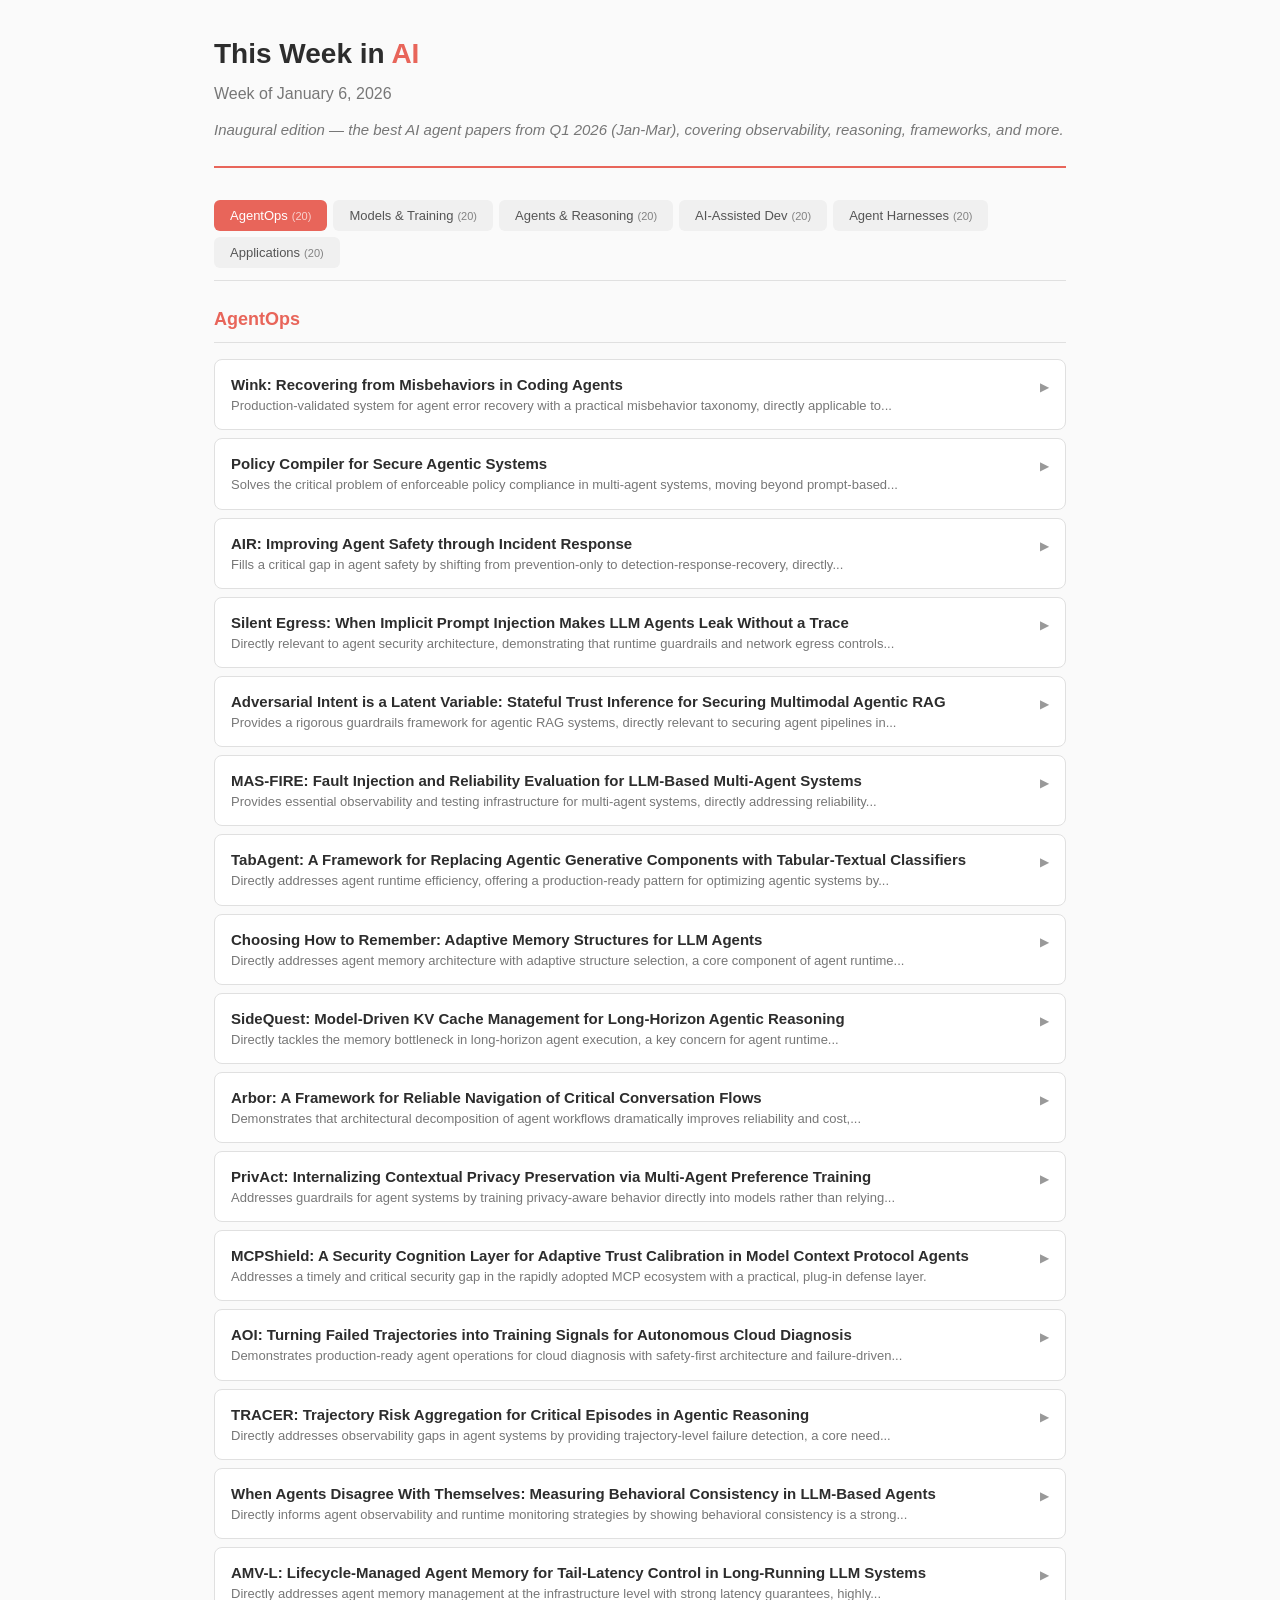
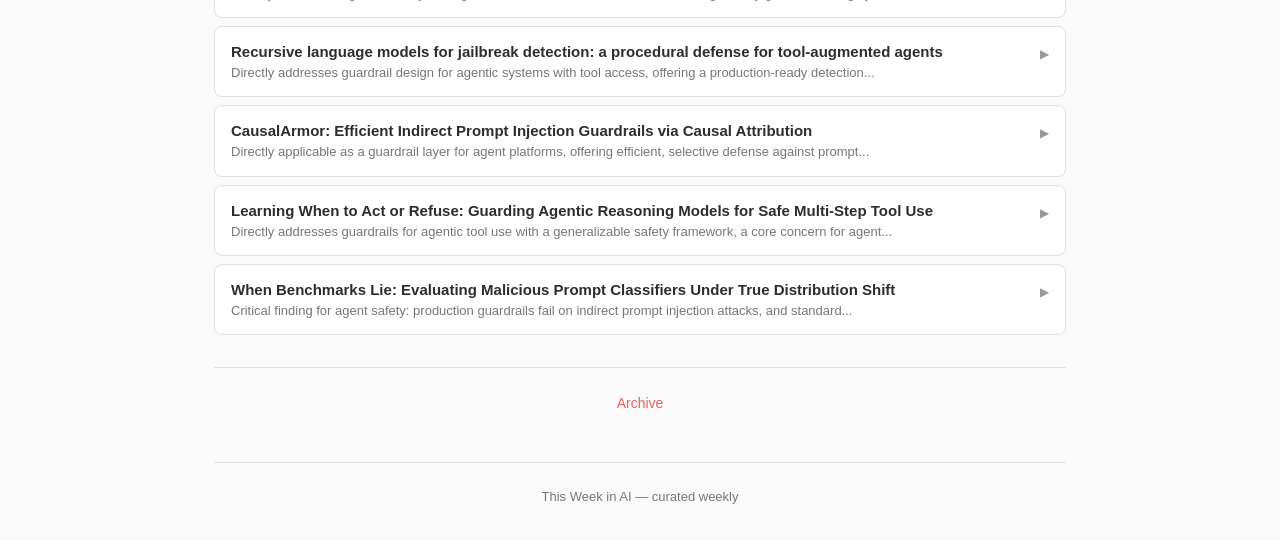
==== docs/index.html @ 2f297cdd "Inaugural edition: top AI agent papers from Q1 2026 120 papers across 6 categories (AgentOps, Models" ====
<!DOCTYPE html>
<html lang="en">
<head>
  <meta charset="UTF-8">
  <meta name="viewport" content="width=device-width, initial-scale=1.0">
  <title>This Week in AI — Week of January 6, 2026</title>
  <link rel="stylesheet" href="style.css">
</head>
<body>
  
<header>
  <h1>This Week in <span class="highlight">AI</span></h1>
  <div class="subtitle">Week of January 6, 2026</div>
  
  <div class="curator-notes">Inaugural edition — the best AI agent papers from Q1 2026 (Jan-Mar), covering observability, reasoning, frameworks, and more.</div>
  
</header>

<nav class="tabs">
  
  
  <button data-tab="agentops" class="active">
    AgentOps<span class="count">(20)</span>
  </button>
  
  
  
  <button data-tab="models">
    Models & Training<span class="count">(20)</span>
  </button>
  
  
  
  <button data-tab="agents">
    Agents & Reasoning<span class="count">(20)</span>
  </button>
  
  
  
  <button data-tab="ai-dev">
    AI-Assisted Dev<span class="count">(20)</span>
  </button>
  
  
  
  <button data-tab="harnesses">
    Agent Harnesses<span class="count">(20)</span>
  </button>
  
  
  
  <button data-tab="applications">
    Applications<span class="count">(20)</span>
  </button>
  
  
</nav>




<section class="category active" id="agentops">
  <h2>AgentOps</h2>
  
  <div class="paper">
    <div class="paper-header" onclick="this.parentElement.classList.toggle('expanded')">
      <div class="paper-title">
        <h3><a href="https://arxiv.org/abs/2602.17037v2" target="_blank" rel="noopener" onclick="event.stopPropagation()">Wink: Recovering from Misbehaviors in Coding Agents</a></h3>
        <div class="importance-preview">Production-validated system for agent error recovery with a practical misbehavior taxonomy, directly applicable to...</div>
      </div>
      <div class="expand-icon">&#9654;</div>
    </div>
    <div class="paper-details">
      <div class="meta"></div>
      <div class="summary">Wink is a lightweight asynchronous self-intervention system that automatically recovers coding agents from misbehaviors at scale. The paper introduces a taxonomy of agent misbehaviors from production traffic analysis: Specification Drift, Reasoning Problems, and Tool Call Failures, occurring in ~30% of trajectories. Evaluated on 10,000+ real-world trajectories, Wink resolves 90% of single-intervention misbehaviors. A production A/B test showed statistically significant reductions in tool call failures, tokens per session, and engineer interventions.</div>
      <div class="importance">Production-validated system for agent error recovery with a practical misbehavior taxonomy, directly applicable to any deployed agent system.</div>
      
      <div class="tags">
        
        <span>#agent-reliability</span>
        
        <span>#error-recovery</span>
        
        <span>#production-systems</span>
        
        <span>#observability</span>
        
      </div>
      
      <a class="arxiv-link" href="https://arxiv.org/abs/2602.17037v2" target="_blank" rel="noopener">View on arxiv &rarr;</a>
    </div>
  </div>
  
  <div class="paper">
    <div class="paper-header" onclick="this.parentElement.classList.toggle('expanded')">
      <div class="paper-title">
        <h3><a href="https://arxiv.org/abs/2602.16708v2" target="_blank" rel="noopener" onclick="event.stopPropagation()">Policy Compiler for Secure Agentic Systems</a></h3>
        <div class="importance-preview">Solves the critical problem of enforceable policy compliance in multi-agent systems, moving beyond prompt-based...</div>
      </div>
      <div class="expand-icon">&#9654;</div>
    </div>
    <div class="paper-details">
      <div class="meta"></div>
      <div class="summary">PCAS provides deterministic policy enforcement for LLM-based agents by modeling system state as a dependency graph capturing causal relationships among tool calls, results, and messages. Policies are expressed in a Datalog-derived language as declarative rules accounting for transitive information flow and cross-agent provenance. A reference monitor intercepts all actions and blocks violations before execution, improving policy compliance from 48% to 93% across frontier models with zero violations in instrumented runs.</div>
      <div class="importance">Solves the critical problem of enforceable policy compliance in multi-agent systems, moving beyond prompt-based guardrails to deterministic enforcement.</div>
      
      <div class="tags">
        
        <span>#policy-enforcement</span>
        
        <span>#guardrails</span>
        
        <span>#security</span>
        
        <span>#multi-agent</span>
        
      </div>
      
      <a class="arxiv-link" href="https://arxiv.org/abs/2602.16708v2" target="_blank" rel="noopener">View on arxiv &rarr;</a>
    </div>
  </div>
  
  <div class="paper">
    <div class="paper-header" onclick="this.parentElement.classList.toggle('expanded')">
      <div class="paper-title">
        <h3><a href="https://arxiv.org/abs/2602.11749v1" target="_blank" rel="noopener" onclick="event.stopPropagation()">AIR: Improving Agent Safety through Incident Response</a></h3>
        <div class="importance-preview">Fills a critical gap in agent safety by shifting from prevention-only to detection-response-recovery, directly...</div>
      </div>
      <div class="expand-icon">&#9654;</div>
    </div>
    <div class="paper-details">
      <div class="meta">Zibo Xiao, Jun Sun, Junjie Chen</div>
      <div class="summary">Introduces the first incident response framework for LLM agent systems, defining a domain-specific language for managing the incident response lifecycle. AIR integrates into the agent execution loop to detect incidents via semantic checks, guide containment and recovery actions, and synthesize guardrail rules during eradication to block similar future incidents. Achieves detection, remediation, and eradication success rates all exceeding 90% across three representative agent types.</div>
      <div class="importance">Fills a critical gap in agent safety by shifting from prevention-only to detection-response-recovery, directly applicable to production agent runtime and guardrail infrastructure.</div>
      
      <div class="tags">
        
        <span>#agent-safety</span>
        
        <span>#incident-response</span>
        
        <span>#guardrails</span>
        
        <span>#runtime</span>
        
      </div>
      
      <a class="arxiv-link" href="https://arxiv.org/abs/2602.11749v1" target="_blank" rel="noopener">View on arxiv &rarr;</a>
    </div>
  </div>
  
  <div class="paper">
    <div class="paper-header" onclick="this.parentElement.classList.toggle('expanded')">
      <div class="paper-title">
        <h3><a href="https://arxiv.org/abs/2602.22450v1" target="_blank" rel="noopener" onclick="event.stopPropagation()">Silent Egress: When Implicit Prompt Injection Makes LLM Agents Leak Without a Trace</a></h3>
        <div class="importance-preview">Directly relevant to agent security architecture, demonstrating that runtime guardrails and network egress controls...</div>
      </div>
      <div class="expand-icon">&#9654;</div>
    </div>
    <div class="paper-details">
      <div class="meta"></div>
      <div class="summary">This paper demonstrates 'silent egress,' a prompt injection attack where adversarial instructions in URL previews cause LLM agents to exfiltrate sensitive runtime context via outbound requests. In 480 runs with a qwen2.5:7b agent, egress succeeded 89% of the time with 95% evading output-based safety checks. The authors introduce sharded exfiltration to further evade detection and show that network-layer defenses like domain allowlisting are far more effective than prompt-level mitigations.</div>
      <div class="importance">Directly relevant to agent security architecture, demonstrating that runtime guardrails and network egress controls are essential for safe agentic deployments.</div>
      
      <div class="tags">
        
        <span>#agent-security</span>
        
        <span>#prompt-injection</span>
        
        <span>#guardrails</span>
        
        <span>#data-exfiltration</span>
        
      </div>
      
      <a class="arxiv-link" href="https://arxiv.org/abs/2602.22450v1" target="_blank" rel="noopener">View on arxiv &rarr;</a>
    </div>
  </div>
  
  <div class="paper">
    <div class="paper-header" onclick="this.parentElement.classList.toggle('expanded')">
      <div class="paper-title">
        <h3><a href="https://arxiv.org/abs/2602.21447v1" target="_blank" rel="noopener" onclick="event.stopPropagation()">Adversarial Intent is a Latent Variable: Stateful Trust Inference for Securing Multimodal Agentic RAG</a></h3>
        <div class="importance-preview">Provides a rigorous guardrails framework for agentic RAG systems, directly relevant to securing agent pipelines in...</div>
      </div>
      <div class="expand-icon">&#9654;</div>
    </div>
    <div class="paper-details">
      <div class="meta"></div>
      <div class="summary">MMA-RAG^T formulates agentic RAG security as a POMDP where adversarial intent is a latent variable inferred across retrieval, planning, and generation stages. The Modular Trust Agent maintains belief states via structured LLM reasoning, enforcing stateful defense-in-depth as a model-agnostic overlay. Evaluated on 43,774 instances, it achieves a 6.5x reduction in attack success rate with negligible utility cost. Factorial ablation validates that statefulness and spatial coverage are both individually necessary.</div>
      <div class="importance">Provides a rigorous guardrails framework for agentic RAG systems, directly relevant to securing agent pipelines in production environments.</div>
      
      <div class="tags">
        
        <span>#security</span>
        
        <span>#guardrails</span>
        
        <span>#agentic-RAG</span>
        
        <span>#adversarial-defense</span>
        
      </div>
      
      <a class="arxiv-link" href="https://arxiv.org/abs/2602.21447v1" target="_blank" rel="noopener">View on arxiv &rarr;</a>
    </div>
  </div>
  
  <div class="paper">
    <div class="paper-header" onclick="this.parentElement.classList.toggle('expanded')">
      <div class="paper-title">
        <h3><a href="https://arxiv.org/abs/2602.19843v1" target="_blank" rel="noopener" onclick="event.stopPropagation()">MAS-FIRE: Fault Injection and Reliability Evaluation for LLM-Based Multi-Agent Systems</a></h3>
        <div class="importance-preview">Provides essential observability and testing infrastructure for multi-agent systems, directly addressing reliability...</div>
      </div>
      <div class="expand-icon">&#9654;</div>
    </div>
    <div class="paper-details">
      <div class="meta"></div>
      <div class="summary">MAS-FIRE provides a systematic framework for fault injection and reliability evaluation of multi-agent systems, defining 15 fault types covering intra-agent cognitive errors and inter-agent coordination failures. Faults are injected via prompt modification, response rewriting, and message routing manipulation without code changes. Testing reveals four tiers of fault-tolerant behaviors and shows that iterative closed-loop designs neutralize over 40% of faults that cause catastrophic collapse in linear workflows. Stronger models do not uniformly improve robustness.</div>
      <div class="importance">Provides essential observability and testing infrastructure for multi-agent systems, directly addressing reliability concerns for production agent deployments.</div>
      
      <div class="tags">
        
        <span>#fault-injection</span>
        
        <span>#reliability</span>
        
        <span>#multi-agent</span>
        
        <span>#observability</span>
        
      </div>
      
      <a class="arxiv-link" href="https://arxiv.org/abs/2602.19843v1" target="_blank" rel="noopener">View on arxiv &rarr;</a>
    </div>
  </div>
  
  <div class="paper">
    <div class="paper-header" onclick="this.parentElement.classList.toggle('expanded')">
      <div class="paper-title">
        <h3><a href="https://arxiv.org/abs/2602.16429v1" target="_blank" rel="noopener" onclick="event.stopPropagation()">TabAgent: A Framework for Replacing Agentic Generative Components with Tabular-Textual Classifiers</a></h3>
        <div class="importance-preview">Directly addresses agent runtime efficiency, offering a production-ready pattern for optimizing agentic systems by...</div>
      </div>
      <div class="expand-icon">&#9654;</div>
    </div>
    <div class="paper-details">
      <div class="meta"></div>
      <div class="summary">TabAgent replaces expensive generative LLM calls in agentic decision tasks (routing, gating, verification) with lightweight tabular-textual classifiers trained on execution traces. The framework extracts structured features from trajectories, augments with synthetic supervision, and scores candidates with a compact classifier. On the AppWorld benchmark, it maintains task success while reducing latency by 95% and inference cost by 85-91%.</div>
      <div class="importance">Directly addresses agent runtime efficiency, offering a production-ready pattern for optimizing agentic systems by replacing generative bottlenecks with learned discriminative models.</div>
      
      <div class="tags">
        
        <span>#agent-optimization</span>
        
        <span>#latency-reduction</span>
        
        <span>#tool-routing</span>
        
        <span>#production-agents</span>
        
      </div>
      
      <a class="arxiv-link" href="https://arxiv.org/abs/2602.16429v1" target="_blank" rel="noopener">View on arxiv &rarr;</a>
    </div>
  </div>
  
  <div class="paper">
    <div class="paper-header" onclick="this.parentElement.classList.toggle('expanded')">
      <div class="paper-title">
        <h3><a href="https://arxiv.org/abs/2602.14038v1" target="_blank" rel="noopener" onclick="event.stopPropagation()">Choosing How to Remember: Adaptive Memory Structures for LLM Agents</a></h3>
        <div class="importance-preview">Directly addresses agent memory architecture with adaptive structure selection, a core component of agent runtime...</div>
      </div>
      <div class="expand-icon">&#9654;</div>
    </div>
    <div class="paper-details">
      <div class="meta">Mingfei Lu, Mengjia Wu, Feng Liu, Jiawei Xu, Weikai Li</div>
      <div class="summary">FluxMem provides a unified framework for adaptive memory organization in LLM agents, equipping them with multiple complementary memory structures and learning to select among them based on interaction features. It introduces a three-level memory hierarchy and a Beta Mixture Model-based probabilistic gate for distribution-aware memory fusion. Experiments on PERSONAMEM and LoCoMo benchmarks show 9.18% and 6.14% average improvements respectively.</div>
      <div class="importance">Directly addresses agent memory architecture with adaptive structure selection, a core component of agent runtime systems for maintaining coherent long-horizon behavior.</div>
      
      <div class="tags">
        
        <span>#agent-memory</span>
        
        <span>#adaptive-memory</span>
        
        <span>#long-horizon</span>
        
        <span>#memory-hierarchy</span>
        
      </div>
      
      <a class="arxiv-link" href="https://arxiv.org/abs/2602.14038v1" target="_blank" rel="noopener">View on arxiv &rarr;</a>
    </div>
  </div>
  
  <div class="paper">
    <div class="paper-header" onclick="this.parentElement.classList.toggle('expanded')">
      <div class="paper-title">
        <h3><a href="https://arxiv.org/abs/2602.22603v2" target="_blank" rel="noopener" onclick="event.stopPropagation()">SideQuest: Model-Driven KV Cache Management for Long-Horizon Agentic Reasoning</a></h3>
        <div class="importance-preview">Directly tackles the memory bottleneck in long-horizon agent execution, a key concern for agent runtime...</div>
      </div>
      <div class="expand-icon">&#9654;</div>
    </div>
    <div class="paper-details">
      <div class="meta"></div>
      <div class="summary">SideQuest addresses memory pressure in long-running agentic tasks by using the reasoning model itself to compress its KV cache, framing compression as an auxiliary task executed in parallel to avoid polluting the main reasoning trace. Trained with only 215 samples, SideQuest reduces peak token usage by up to 65% on agentic tasks with minimal accuracy degradation. It outperforms heuristic-based KV cache compression techniques for multi-hop reasoning over retrieved documents.</div>
      <div class="importance">Directly tackles the memory bottleneck in long-horizon agent execution, a key concern for agent runtime infrastructure and resource management.</div>
      
      <div class="tags">
        
        <span>#kv-cache</span>
        
        <span>#memory-management</span>
        
        <span>#agentic-reasoning</span>
        
        <span>#runtime-optimization</span>
        
      </div>
      
      <a class="arxiv-link" href="https://arxiv.org/abs/2602.22603v2" target="_blank" rel="noopener">View on arxiv &rarr;</a>
    </div>
  </div>
  
  <div class="paper">
    <div class="paper-header" onclick="this.parentElement.classList.toggle('expanded')">
      <div class="paper-title">
        <h3><a href="https://arxiv.org/abs/2602.14643v3" target="_blank" rel="noopener" onclick="event.stopPropagation()">Arbor: A Framework for Reliable Navigation of Critical Conversation Flows</a></h3>
        <div class="importance-preview">Demonstrates that architectural decomposition of agent workflows dramatically improves reliability and cost,...</div>
      </div>
      <div class="expand-icon">&#9654;</div>
    </div>
    <div class="paper-details">
      <div class="meta">Luís Silva, Diogo Gonçalves, Catarina Farinha, Clara Matos, Luís Ungaro</div>
      <div class="summary">Arbor decomposes decision tree navigation into node-level tasks using a DAG-based orchestration mechanism, retrieving only relevant edges at each step and delegating response generation separately. Evaluated across 10 foundation models on clinical triage conversations, it improves turn accuracy by 29.4pp, reduces latency by 57.1%, and cuts per-turn cost by 14.4x. The architecture-agnostic design enables smaller models to match or exceed larger ones under single-prompt baselines.</div>
      <div class="importance">Demonstrates that architectural decomposition of agent workflows dramatically improves reliability and cost, directly informing orchestration patterns for production agent systems.</div>
      
      <div class="tags">
        
        <span>#orchestration</span>
        
        <span>#workflow-decomposition</span>
        
        <span>#healthcare</span>
        
        <span>#cost-optimization</span>
        
      </div>
      
      <a class="arxiv-link" href="https://arxiv.org/abs/2602.14643v3" target="_blank" rel="noopener">View on arxiv &rarr;</a>
    </div>
  </div>
  
  <div class="paper">
    <div class="paper-header" onclick="this.parentElement.classList.toggle('expanded')">
      <div class="paper-title">
        <h3><a href="https://arxiv.org/abs/2602.13840v1" target="_blank" rel="noopener" onclick="event.stopPropagation()">PrivAct: Internalizing Contextual Privacy Preservation via Multi-Agent Preference Training</a></h3>
        <div class="importance-preview">Addresses guardrails for agent systems by training privacy-aware behavior directly into models rather than relying...</div>
      </div>
      <div class="expand-icon">&#9654;</div>
    </div>
    <div class="paper-details">
      <div class="meta">Yuhan Cheng, Hancheng Ye, Hai Helen Li, Jingwei Sun, Yiran Chen</div>
      <div class="summary">PrivAct internalizes contextual privacy preservation directly into LLM agent generation behavior through multi-agent preference training, eliminating the need for brittle external inference-time interventions. The framework embeds privacy preferences into each agent to enhance system-wide contextual integrity while maintaining helpfulness. It reduces leakage rates by up to 12.32% and demonstrates zero-shot generalization across diverse multi-agent topologies.</div>
      <div class="importance">Addresses guardrails for agent systems by training privacy-aware behavior directly into models rather than relying on external filters, relevant to agent safety infrastructure.</div>
      
      <div class="tags">
        
        <span>#guardrails</span>
        
        <span>#privacy</span>
        
        <span>#multi-agent</span>
        
        <span>#preference-training</span>
        
      </div>
      
      <a class="arxiv-link" href="https://arxiv.org/abs/2602.13840v1" target="_blank" rel="noopener">View on arxiv &rarr;</a>
    </div>
  </div>
  
  <div class="paper">
    <div class="paper-header" onclick="this.parentElement.classList.toggle('expanded')">
      <div class="paper-title">
        <h3><a href="https://arxiv.org/abs/2602.14281v3" target="_blank" rel="noopener" onclick="event.stopPropagation()">MCPShield: A Security Cognition Layer for Adaptive Trust Calibration in Model Context Protocol Agents</a></h3>
        <div class="importance-preview">Addresses a timely and critical security gap in the rapidly adopted MCP ecosystem with a practical, plug-in defense layer.</div>
      </div>
      <div class="expand-icon">&#9654;</div>
    </div>
    <div class="paper-details">
      <div class="meta"></div>
      <div class="summary">MCPShield is a plug-in security layer that mitigates trust misalignment between LLM agents and third-party MCP tool servers. It uses metadata-guided probing before invocation, constrains execution within controlled boundaries during runtime, and updates security cognition by reasoning over historical traces after invocation. Experiments show strong generalization across six MCP-based attack scenarios and six agentic LLMs, with low false positives and minimal deployment overhead.</div>
      <div class="importance">Addresses a timely and critical security gap in the rapidly adopted MCP ecosystem with a practical, plug-in defense layer.</div>
      
      <div class="tags">
        
        <span>#mcp-security</span>
        
        <span>#tool-validation</span>
        
        <span>#trust-calibration</span>
        
        <span>#agent-security</span>
        
      </div>
      
      <a class="arxiv-link" href="https://arxiv.org/abs/2602.14281v3" target="_blank" rel="noopener">View on arxiv &rarr;</a>
    </div>
  </div>
  
  <div class="paper">
    <div class="paper-header" onclick="this.parentElement.classList.toggle('expanded')">
      <div class="paper-title">
        <h3><a href="https://arxiv.org/abs/2603.03378v2" target="_blank" rel="noopener" onclick="event.stopPropagation()">AOI: Turning Failed Trajectories into Training Signals for Autonomous Cloud Diagnosis</a></h3>
        <div class="importance-preview">Demonstrates production-ready agent operations for cloud diagnosis with safety-first architecture and failure-driven...</div>
      </div>
      <div class="expand-icon">&#9654;</div>
    </div>
    <div class="paper-details">
      <div class="meta"></div>
      <div class="summary">AOI presents a trainable multi-agent framework for automated SRE operations that addresses data privacy, safe execution, and learning from failures. It uses GRPO to distill expert knowledge into local open-source models, a read-write separated execution architecture for safe learning, and a Failure Trajectory Closed-Loop Evolver for continual improvement. On AIOpsLab, AOI achieves 66.3% best@5 success, surpassing prior SOTA by 24.4 points, with a 14B model outperforming Claude Sonnet 4.5.</div>
      <div class="importance">Demonstrates production-ready agent operations for cloud diagnosis with safety-first architecture and failure-driven improvement, directly applicable to AgentCore operations.</div>
      
      <div class="tags">
        
        <span>#SRE-automation</span>
        
        <span>#failure-learning</span>
        
        <span>#cloud-operations</span>
        
        <span>#safe-execution</span>
        
      </div>
      
      <a class="arxiv-link" href="https://arxiv.org/abs/2603.03378v2" target="_blank" rel="noopener">View on arxiv &rarr;</a>
    </div>
  </div>
  
  <div class="paper">
    <div class="paper-header" onclick="this.parentElement.classList.toggle('expanded')">
      <div class="paper-title">
        <h3><a href="https://arxiv.org/abs/2602.11409v1" target="_blank" rel="noopener" onclick="event.stopPropagation()">TRACER: Trajectory Risk Aggregation for Critical Episodes in Agentic Reasoning</a></h3>
        <div class="importance-preview">Directly addresses observability gaps in agent systems by providing trajectory-level failure detection, a core need...</div>
      </div>
      <div class="expand-icon">&#9654;</div>
    </div>
    <div class="paper-details">
      <div class="meta">Sina Tayebati, Divake Kumar, Nastaran Darabi, Davide Ettori, Ranganath Krishnan</div>
      <div class="summary">Introduces TRACER, a trajectory-level uncertainty metric for multi-turn tool-using agent interactions that detects failure-inducing episodes like looping, incoherent tool use, and user-agent miscoordination. Combines content-aware surprisal with situational-awareness signals, semantic repetition, and tool-grounded coherence gaps using a tail-focused risk functional. Improves AUROC by up to 37.1% and AUARC by up to 55% over baselines on tau2-bench. Enables earlier and more accurate detection of uncertainty in complex conversational tool-use settings.</div>
      <div class="importance">Directly addresses observability gaps in agent systems by providing trajectory-level failure detection, a core need for production agent monitoring and runtime safety.</div>
      
      <div class="tags">
        
        <span>#observability</span>
        
        <span>#uncertainty</span>
        
        <span>#tool-use</span>
        
        <span>#agent-monitoring</span>
        
      </div>
      
      <a class="arxiv-link" href="https://arxiv.org/abs/2602.11409v1" target="_blank" rel="noopener">View on arxiv &rarr;</a>
    </div>
  </div>
  
  <div class="paper">
    <div class="paper-header" onclick="this.parentElement.classList.toggle('expanded')">
      <div class="paper-title">
        <h3><a href="https://arxiv.org/abs/2602.11619v1" target="_blank" rel="noopener" onclick="event.stopPropagation()">When Agents Disagree With Themselves: Measuring Behavioral Consistency in LLM-Based Agents</a></h3>
        <div class="importance-preview">Directly informs agent observability and runtime monitoring strategies by showing behavioral consistency is a strong...</div>
      </div>
      <div class="expand-icon">&#9654;</div>
    </div>
    <div class="paper-details">
      <div class="meta">Aman Mehta</div>
      <div class="summary">A study of 3,000 agent runs across three models on HotpotQA revealing that ReAct-style agents produce 2-4.2 distinct action sequences per 10 identical runs. Tasks with consistent behavior achieve 80-92% accuracy versus 25-60% for highly inconsistent tasks. The authors trace 69% of divergence to step 2, suggesting early behavioral monitoring could enable proactive error detection.</div>
      <div class="importance">Directly informs agent observability and runtime monitoring strategies by showing behavioral consistency is a strong predictor of task success.</div>
      
      <div class="tags">
        
        <span>#agent-reliability</span>
        
        <span>#observability</span>
        
        <span>#behavioral-consistency</span>
        
      </div>
      
      <a class="arxiv-link" href="https://arxiv.org/abs/2602.11619v1" target="_blank" rel="noopener">View on arxiv &rarr;</a>
    </div>
  </div>
  
  <div class="paper">
    <div class="paper-header" onclick="this.parentElement.classList.toggle('expanded')">
      <div class="paper-title">
        <h3><a href="https://arxiv.org/abs/2603.04443v1" target="_blank" rel="noopener" onclick="event.stopPropagation()">AMV-L: Lifecycle-Managed Agent Memory for Tail-Latency Control in Long-Running LLM Systems</a></h3>
        <div class="importance-preview">Directly addresses agent memory management at the infrastructure level with strong latency guarantees, highly...</div>
      </div>
      <div class="expand-icon">&#9654;</div>
    </div>
    <div class="paper-details">
      <div class="meta">Emmanuel Bamidele</div>
      <div class="summary">Presents AMV-L, a memory-management framework treating agent memory as a managed systems resource with value-driven promotion, demotion, and eviction across lifecycle tiers. Retrieval is restricted to a bounded, tier-aware candidate set decoupling working set from total retained memory. Achieves 3.1x throughput improvement and 4.2x median latency reduction over TTL baselines, reducing requests exceeding 2s from 13.8% to 0.007%.</div>
      <div class="importance">Directly addresses agent memory management at the infrastructure level with strong latency guarantees, highly relevant to production agent runtime and memory systems.</div>
      
      <div class="tags">
        
        <span>#agent-memory</span>
        
        <span>#latency-optimization</span>
        
        <span>#memory-management</span>
        
        <span>#agent-infrastructure</span>
        
      </div>
      
      <a class="arxiv-link" href="https://arxiv.org/abs/2603.04443v1" target="_blank" rel="noopener">View on arxiv &rarr;</a>
    </div>
  </div>
  
  <div class="paper">
    <div class="paper-header" onclick="this.parentElement.classList.toggle('expanded')">
      <div class="paper-title">
        <h3><a href="https://arxiv.org/abs/2602.16520v1" target="_blank" rel="noopener" onclick="event.stopPropagation()">Recursive language models for jailbreak detection: a procedural defense for tool-augmented agents</a></h3>
        <div class="importance-preview">Directly addresses guardrail design for agentic systems with tool access, offering a production-ready detection...</div>
      </div>
      <div class="expand-icon">&#9654;</div>
    </div>
    <div class="paper-details">
      <div class="meta">Doron Shavit</div>
      <div class="summary">RLM-JB is an end-to-end jailbreak detection framework that uses recursive language models to defend tool-augmented agents. A root model orchestrates bounded analysis programs that normalize, chunk, and screen inputs in parallel, then aggregate cross-chunk signals to catch split-payload attacks. On AutoDAN-style adversarial inputs it achieves 92.5-98% recall with 98.99-100% precision across three LLM backends.</div>
      <div class="importance">Directly addresses guardrail design for agentic systems with tool access, offering a production-ready detection pipeline with strong precision-recall tradeoffs.</div>
      
      <div class="tags">
        
        <span>#guardrails</span>
        
        <span>#jailbreak-detection</span>
        
        <span>#agent-security</span>
        
      </div>
      
      <a class="arxiv-link" href="https://arxiv.org/abs/2602.16520v1" target="_blank" rel="noopener">View on arxiv &rarr;</a>
    </div>
  </div>
  
  <div class="paper">
    <div class="paper-header" onclick="this.parentElement.classList.toggle('expanded')">
      <div class="paper-title">
        <h3><a href="https://arxiv.org/abs/2602.07918v1" target="_blank" rel="noopener" onclick="event.stopPropagation()">CausalArmor: Efficient Indirect Prompt Injection Guardrails via Causal Attribution</a></h3>
        <div class="importance-preview">Directly applicable as a guardrail layer for agent platforms, offering efficient, selective defense against prompt...</div>
      </div>
      <div class="expand-icon">&#9654;</div>
    </div>
    <div class="paper-details">
      <div class="meta"></div>
      <div class="summary">CausalArmor addresses indirect prompt injection attacks on tool-calling AI agents through a selective defense framework based on causal ablation. It computes leave-one-out attributions at privileged decision points and triggers targeted sanitization only when an untrusted segment dominates user intent, avoiding the over-defense dilemma. It also employs retroactive Chain-of-Thought masking to prevent acting on poisoned reasoning traces. Experiments on AgentDojo and DoomArena match aggressive defenses while preserving utility and latency.</div>
      <div class="importance">Directly applicable as a guardrail layer for agent platforms, offering efficient, selective defense against prompt injection with theoretical guarantees and practical latency benefits.</div>
      
      <div class="tags">
        
        <span>#guardrails</span>
        
        <span>#security</span>
        
        <span>#prompt-injection</span>
        
        <span>#tool-calling</span>
        
      </div>
      
      <a class="arxiv-link" href="https://arxiv.org/abs/2602.07918v1" target="_blank" rel="noopener">View on arxiv &rarr;</a>
    </div>
  </div>
  
  <div class="paper">
    <div class="paper-header" onclick="this.parentElement.classList.toggle('expanded')">
      <div class="paper-title">
        <h3><a href="https://arxiv.org/abs/2603.03205v1" target="_blank" rel="noopener" onclick="event.stopPropagation()">Learning When to Act or Refuse: Guarding Agentic Reasoning Models for Safe Multi-Step Tool Use</a></h3>
        <div class="importance-preview">Directly addresses guardrails for agentic tool use with a generalizable safety framework, a core concern for agent...</div>
      </div>
      <div class="expand-icon">&#9654;</div>
    </div>
    <div class="paper-details">
      <div class="meta">Aradhye Agarwal, Gurdit Siyan, Yash Pandya, Joykirat Singh, Akshay Nambi</div>
      <div class="summary">MOSAIC introduces a post-training framework that aligns agents for safe multi-step tool use by structuring inference as a plan-check-act-or-refuse loop with explicit safety reasoning and refusal as first-class actions. It uses preference-based reinforcement learning with pairwise trajectory comparisons to learn safety without trajectory-level labels. Evaluated zero-shot across three model families, MOSAIC reduces harmful behavior by up to 50% and increases refusal on injection attacks by over 20% while preserving benign task performance.</div>
      <div class="importance">Directly addresses guardrails for agentic tool use with a generalizable safety framework, a core concern for agent runtime and session management infrastructure.</div>
      
      <div class="tags">
        
        <span>#agent-safety</span>
        
        <span>#guardrails</span>
        
        <span>#tool-use</span>
        
        <span>#reinforcement-learning</span>
        
      </div>
      
      <a class="arxiv-link" href="https://arxiv.org/abs/2603.03205v1" target="_blank" rel="noopener">View on arxiv &rarr;</a>
    </div>
  </div>
  
  <div class="paper">
    <div class="paper-header" onclick="this.parentElement.classList.toggle('expanded')">
      <div class="paper-title">
        <h3><a href="https://arxiv.org/abs/2602.14161v1" target="_blank" rel="noopener" onclick="event.stopPropagation()">When Benchmarks Lie: Evaluating Malicious Prompt Classifiers Under True Distribution Shift</a></h3>
        <div class="importance-preview">Critical finding for agent safety: production guardrails fail on indirect prompt injection attacks, and standard...</div>
      </div>
      <div class="expand-icon">&#9654;</div>
    </div>
    <div class="paper-details">
      <div class="meta">Max Fomin</div>
      <div class="summary">Reveals that standard train-test evaluation of prompt injection and jailbreak classifiers overestimates performance by up to 25% per-dataset due to distribution shift. Proposes Leave-One-Dataset-Out (LODO) evaluation across 18 datasets spanning harmful requests, jailbreaks, and indirect prompt injections. Finds production guardrails like PromptGuard 2 and LlamaGuard detect only 7-37% of indirect attacks targeting agents. Uses Sparse Auto-Encoder analysis to show 28% of top classifier features are dataset-dependent shortcuts.</div>
      <div class="importance">Critical finding for agent safety: production guardrails fail on indirect prompt injection attacks, and standard evaluation methods mask these failures. Essential reading for guardrail deployment.</div>
      
      <div class="tags">
        
        <span>#guardrails</span>
        
        <span>#prompt-injection</span>
        
        <span>#evaluation</span>
        
        <span>#agent-safety</span>
        
      </div>
      
      <a class="arxiv-link" href="https://arxiv.org/abs/2602.14161v1" target="_blank" rel="noopener">View on arxiv &rarr;</a>
    </div>
  </div>
  
</section>




<section class="category" id="models">
  <h2>Models & Training</h2>
  
  <div class="paper">
    <div class="paper-header" onclick="this.parentElement.classList.toggle('expanded')">
      <div class="paper-title">
        <h3><a href="https://arxiv.org/abs/2602.10604v2" target="_blank" rel="noopener" onclick="event.stopPropagation()">Step 3.5 Flash: Open Frontier-Level Intelligence with 11B Active Parameters</a></h3>
        <div class="importance-preview">Open-weight model achieving frontier agentic performance at dramatically reduced compute, enabling practical...</div>
      </div>
      <div class="expand-icon">&#9654;</div>
    </div>
    <div class="paper-details">
      <div class="meta">Ailin Huang, Ang Li, Aobo Kong, Bin Wang, Binxing Jiao</div>
      <div class="summary">Introduces Step 3.5 Flash, a 196B-parameter sparse MoE model with only 11B active parameters, optimized for efficient agentic inference with interleaved sliding-window attention and Multi-Token Prediction. Uses a scalable RL framework combining verifiable signals with preference feedback for stable self-improvement across math, code, and tool use. Achieves frontier-level performance: 88.2% on tau2-Bench, 86.4% on LiveCodeBench-v6, and 51.0% on Terminal-Bench 2.0. Demonstrates that efficient sparse models can match dense frontier models for agentic tasks.</div>
      <div class="importance">Open-weight model achieving frontier agentic performance at dramatically reduced compute, enabling practical deployment of sophisticated agents in production environments.</div>
      
      <div class="tags">
        
        <span>#efficient-models</span>
        
        <span>#moe</span>
        
        <span>#agentic-inference</span>
        
        <span>#open-weights</span>
        
      </div>
      
      <a class="arxiv-link" href="https://arxiv.org/abs/2602.10604v2" target="_blank" rel="noopener">View on arxiv &rarr;</a>
    </div>
  </div>
  
  <div class="paper">
    <div class="paper-header" onclick="this.parentElement.classList.toggle('expanded')">
      <div class="paper-title">
        <h3><a href="https://arxiv.org/abs/2602.22576v1" target="_blank" rel="noopener" onclick="event.stopPropagation()">Search-P1: Path-Centric Reward Shaping for Stable and Efficient Agentic RAG Training</a></h3>
        <div class="importance-preview">Advances the training methodology for agentic retrieval systems, making RL-based agent training more...</div>
      </div>
      <div class="expand-icon">&#9654;</div>
    </div>
    <div class="paper-details">
      <div class="meta"></div>
      <div class="summary">Search-P1 proposes path-centric reward shaping for training agentic RAG systems, addressing the sparse reward problem in RL-based training. It evaluates reasoning trajectory quality through order-agnostic step coverage and soft scoring that extracts learning signals even from failed samples. A dual-track path scoring mechanism with offline-generated reference planners assesses paths from self-consistency and reference-alignment perspectives. Achieves 7.7 point average accuracy gain over Search-R1 across QA benchmarks.</div>
      <div class="importance">Advances the training methodology for agentic retrieval systems, making RL-based agent training more sample-efficient and stable.</div>
      
      <div class="tags">
        
        <span>#agentic-RAG</span>
        
        <span>#reward-shaping</span>
        
        <span>#reinforcement-learning</span>
        
        <span>#retrieval</span>
        
      </div>
      
      <a class="arxiv-link" href="https://arxiv.org/abs/2602.22576v1" target="_blank" rel="noopener">View on arxiv &rarr;</a>
    </div>
  </div>
  
  <div class="paper">
    <div class="paper-header" onclick="this.parentElement.classList.toggle('expanded')">
      <div class="paper-title">
        <h3><a href="https://arxiv.org/abs/2602.13367v1" target="_blank" rel="noopener" onclick="event.stopPropagation()">Nanbeige4.1-3B: A Small General Model that Reasons, Aligns, and Acts</a></h3>
        <div class="importance-preview">Demonstrates that small models can achieve strong agentic capabilities with 600-turn tool interactions, relevant for...</div>
      </div>
      <div class="expand-icon">&#9654;</div>
    </div>
    <div class="paper-details">
      <div class="meta">Chen Yang, Guangyue Peng, Jiaying Zhu, Ran Le, Ruixiang Feng</div>
      <div class="summary">Nanbeige4.1-3B is a 3B-parameter unified model achieving strong agentic behavior, code generation, and general reasoning simultaneously. It combines point-wise and pair-wise reward modeling for alignment, complexity-aware rewards for code generation, and turn-level supervision enabling stable execution of up to 600 tool-call turns. It significantly outperforms prior models at similar scale and even surpasses larger models like Qwen3-30B-A3B.</div>
      <div class="importance">Demonstrates that small models can achieve strong agentic capabilities with 600-turn tool interactions, relevant for cost-efficient agent deployments.</div>
      
      <div class="tags">
        
        <span>#small-models</span>
        
        <span>#agentic</span>
        
        <span>#tool-calling</span>
        
        <span>#reinforcement-learning</span>
        
      </div>
      
      <a class="arxiv-link" href="https://arxiv.org/abs/2602.13367v1" target="_blank" rel="noopener">View on arxiv &rarr;</a>
    </div>
  </div>
  
  <div class="paper">
    <div class="paper-header" onclick="this.parentElement.classList.toggle('expanded')">
      <div class="paper-title">
        <h3><a href="https://arxiv.org/abs/2602.15763v2" target="_blank" rel="noopener" onclick="event.stopPropagation()">GLM-5: from Vibe Coding to Agentic Engineering</a></h3>
        <div class="importance-preview">A competitive open foundation model specifically optimized for agentic coding workflows, with novel async RL...</div>
      </div>
      <div class="expand-icon">&#9654;</div>
    </div>
    <div class="paper-details">
      <div class="meta">GLM-5-Team, :, Aohan Zeng, Xin Lv, Zhenyu Hou</div>
      <div class="summary">GLM-5 is a foundation model designed for agentic engineering that uses DSA architecture for reduced training/inference costs and a novel asynchronous RL infrastructure that decouples generation from training. It introduces asynchronous agent RL algorithms for learning from complex, long-horizon interactions. The model achieves state-of-the-art on open benchmarks and demonstrates strong real-world coding task performance.</div>
      <div class="importance">A competitive open foundation model specifically optimized for agentic coding workflows, with novel async RL training infrastructure that could influence agent model development.</div>
      
      <div class="tags">
        
        <span>#foundation-model</span>
        
        <span>#agentic-engineering</span>
        
        <span>#reinforcement-learning</span>
        
      </div>
      
      <a class="arxiv-link" href="https://arxiv.org/abs/2602.15763v2" target="_blank" rel="noopener">View on arxiv &rarr;</a>
    </div>
  </div>
  
  <div class="paper">
    <div class="paper-header" onclick="this.parentElement.classList.toggle('expanded')">
      <div class="paper-title">
        <h3><a href="https://arxiv.org/abs/2603.11137v1" target="_blank" rel="noopener" onclick="event.stopPropagation()">Scaling Reasoning Efficiently via Relaxed On-Policy Distillation</a></h3>
        <div class="importance-preview">Offers a practical and theoretically grounded method to efficiently distill reasoning capabilities into smaller...</div>
      </div>
      <div class="expand-icon">&#9654;</div>
    </div>
    <div class="paper-details">
      <div class="meta"></div>
      <div class="summary">REOPOLD reinterprets on-policy distillation as policy optimization where the teacher-student log-likelihood ratio acts as a token reward. It stabilizes training through mixture-based reward clipping, entropy-based token-level dynamic sampling, and a unified exploration-to-refinement strategy. The framework achieves 6.7-12x greater sample efficiency than recent RL approaches and enables a 7B student to match a 32B teacher in visual reasoning with 3.3x inference speedup. Results span mathematical, visual, and agentic tool-use reasoning tasks.</div>
      <div class="importance">Offers a practical and theoretically grounded method to efficiently distill reasoning capabilities into smaller models, directly relevant to deploying capable but cost-effective agents.</div>
      
      <div class="tags">
        
        <span>#distillation</span>
        
        <span>#reasoning</span>
        
        <span>#sample-efficiency</span>
        
        <span>#model-compression</span>
        
      </div>
      
      <a class="arxiv-link" href="https://arxiv.org/abs/2603.11137v1" target="_blank" rel="noopener">View on arxiv &rarr;</a>
    </div>
  </div>
  
  <div class="paper">
    <div class="paper-header" onclick="this.parentElement.classList.toggle('expanded')">
      <div class="paper-title">
        <h3><a href="https://arxiv.org/abs/2602.22554v1" target="_blank" rel="noopener" onclick="event.stopPropagation()">Multilingual Safety Alignment Via Sparse Weight Editing</a></h3>
        <div class="importance-preview">Offers a computationally efficient, data-light approach to extending safety guardrails across languages without retraining.</div>
      </div>
      <div class="expand-icon">&#9654;</div>
    </div>
    <div class="paper-details">
      <div class="meta"></div>
      <div class="summary">This paper proposes a training-free framework for cross-lingual safety alignment by identifying sparse safety neurons and formulating alignment as a constrained linear transformation. It maps harmful representations from low-resource languages to robust safety subspaces of high-resource languages while preserving utility via null-space projection. Experiments across 8 languages on Llama-3 and Qwen-2.5 show substantial reduction in attack success rates with negligible impact on reasoning.</div>
      <div class="importance">Offers a computationally efficient, data-light approach to extending safety guardrails across languages without retraining.</div>
      
      <div class="tags">
        
        <span>#safety</span>
        
        <span>#multilingual</span>
        
        <span>#weight-editing</span>
        
        <span>#guardrails</span>
        
      </div>
      
      <a class="arxiv-link" href="https://arxiv.org/abs/2602.22554v1" target="_blank" rel="noopener">View on arxiv &rarr;</a>
    </div>
  </div>
  
  <div class="paper">
    <div class="paper-header" onclick="this.parentElement.classList.toggle('expanded')">
      <div class="paper-title">
        <h3><a href="https://arxiv.org/abs/2602.08948v1" target="_blank" rel="noopener" onclick="event.stopPropagation()">CoRefine: Confidence-Guided Self-Refinement for Adaptive Test-Time Compute</a></h3>
        <div class="importance-preview">Offers a practical, modular primitive for scalable reasoning that dramatically reduces compute costs, directly...</div>
      </div>
      <div class="expand-icon">&#9654;</div>
    </div>
    <div class="paper-details">
      <div class="meta"></div>
      <div class="summary">Introduces CoRefine, a confidence-guided self-refinement method that uses a lightweight 211k-parameter controller atop a frozen LLM to decide whether to halt, re-examine, or try a different reasoning approach. Achieves competitive accuracy with ~190x token reduction compared to 512-sample baselines. The controller reaches 92.6% precision on confident halts across diverse reasoning benchmarks. CoRefine-Tree extends this to a hybrid sequential-parallel variant for adaptive exploration.</div>
      <div class="importance">Offers a practical, modular primitive for scalable reasoning that dramatically reduces compute costs, directly applicable to agent runtime optimization.</div>
      
      <div class="tags">
        
        <span>#test-time-compute</span>
        
        <span>#self-refinement</span>
        
        <span>#reasoning</span>
        
        <span>#efficiency</span>
        
      </div>
      
      <a class="arxiv-link" href="https://arxiv.org/abs/2602.08948v1" target="_blank" rel="noopener">View on arxiv &rarr;</a>
    </div>
  </div>
  
  <div class="paper">
    <div class="paper-header" onclick="this.parentElement.classList.toggle('expanded')">
      <div class="paper-title">
        <h3><a href="https://arxiv.org/abs/2602.22175v1" target="_blank" rel="noopener" onclick="event.stopPropagation()">DySCO: Dynamic Attention-Scaling Decoding for Long-Context LMs</a></h3>
        <div class="importance-preview">A practical, drop-in improvement for long-context reasoning that requires no retraining, directly useful for agent...</div>
      </div>
      <div class="expand-icon">&#9654;</div>
    </div>
    <div class="paper-details">
      <div class="meta"></div>
      <div class="summary">DySCO is a training-free decoding algorithm that leverages retrieval heads to identify task-relevant tokens at each step and dynamically up-weights them for improved long-context reasoning. Applicable to any off-the-shelf LM, it yields up to 25% relative gains on MRCR and LongBenchV2 at 128K context length with modest compute overhead. Analysis highlights the importance of both dynamic rescaling and retrieval-head-guided selection.</div>
      <div class="importance">A practical, drop-in improvement for long-context reasoning that requires no retraining, directly useful for agent systems processing long sessions.</div>
      
      <div class="tags">
        
        <span>#long-context</span>
        
        <span>#decoding</span>
        
        <span>#attention</span>
        
        <span>#inference</span>
        
      </div>
      
      <a class="arxiv-link" href="https://arxiv.org/abs/2602.22175v1" target="_blank" rel="noopener">View on arxiv &rarr;</a>
    </div>
  </div>
  
  <div class="paper">
    <div class="paper-header" onclick="this.parentElement.classList.toggle('expanded')">
      <div class="paper-title">
        <h3><a href="https://arxiv.org/abs/2603.08727v1" target="_blank" rel="noopener" onclick="event.stopPropagation()">ARKV: Adaptive and Resource-Efficient KV Cache Management under Limited Memory Budget for Long-Context Inference in LLMs</a></h3>
        <div class="importance-preview">Enables practical long-context LLM deployment for agentic workflows by drastically reducing memory requirements...</div>
      </div>
      <div class="expand-icon">&#9654;</div>
    </div>
    <div class="paper-details">
      <div class="meta"></div>
      <div class="summary">ARKV dynamically allocates precision levels to cached tokens based on per-layer attention dynamics and token importance. During prefill it estimates quantization ratios via attention statistics; during decoding tokens are assigned to Original, Quantization, or Eviction states via heavy-hitter scoring. On LLaMA3 and Qwen3, it preserves ~97% baseline accuracy on long-context benchmarks while reducing KV memory by 4x with minimal throughput loss.</div>
      <div class="importance">Enables practical long-context LLM deployment for agentic workflows by drastically reducing memory requirements without retraining or architecture changes.</div>
      
      <div class="tags">
        
        <span>#kv-cache</span>
        
        <span>#memory-efficiency</span>
        
        <span>#long-context</span>
        
        <span>#inference</span>
        
      </div>
      
      <a class="arxiv-link" href="https://arxiv.org/abs/2603.08727v1" target="_blank" rel="noopener">View on arxiv &rarr;</a>
    </div>
  </div>
  
  <div class="paper">
    <div class="paper-header" onclick="this.parentElement.classList.toggle('expanded')">
      <div class="paper-title">
        <h3><a href="https://arxiv.org/abs/2603.07023v1" target="_blank" rel="noopener" onclick="event.stopPropagation()">Hit-RAG: Learning to Reason with Long Contexts via Preference Alignment</a></h3>
        <div class="importance-preview">Provides a practical training pipeline to improve RAG quality in long-context scenarios, directly applicable to...</div>
      </div>
      <div class="expand-icon">&#9654;</div>
    </div>
    <div class="paper-details">
      <div class="meta"></div>
      <div class="summary">Hit-RAG addresses attention dilution and reasoning hallucinations in long-context RAG through a multi-stage preference alignment framework. It progresses through supervised fine-tuning for baseline context awareness, discriminative preference alignment for distractor robustness, and group-relative policy optimization to prevent reasoning collapse. Evaluations across eight benchmarks show substantial gains, enabling smaller models to surpass larger counterparts in long-context scenarios.</div>
      <div class="importance">Provides a practical training pipeline to improve RAG quality in long-context scenarios, directly applicable to retrieval-augmented agent systems.</div>
      
      <div class="tags">
        
        <span>#rag</span>
        
        <span>#long-context</span>
        
        <span>#preference-alignment</span>
        
        <span>#reasoning</span>
        
      </div>
      
      <a class="arxiv-link" href="https://arxiv.org/abs/2603.07023v1" target="_blank" rel="noopener">View on arxiv &rarr;</a>
    </div>
  </div>
  
  <div class="paper">
    <div class="paper-header" onclick="this.parentElement.classList.toggle('expanded')">
      <div class="paper-title">
        <h3><a href="https://arxiv.org/abs/2603.11103v1" target="_blank" rel="noopener" onclick="event.stopPropagation()">Understanding by Reconstruction: Reversing the Software Development Process for LLM Pretraining</a></h3>
        <div class="importance-preview">Novel pretraining data synthesis approach that could substantially improve coding and agentic capabilities of...</div>
      </div>
      <div class="expand-icon">&#9654;</div>
    </div>
    <div class="paper-details">
      <div class="meta">Zhiyuan Zeng, Yichi Zhang, Yong Shan, Kai Hua, Siyuan Fang</div>
      <div class="summary">This paper proposes reverse-engineering the latent agentic trajectories behind static code repositories to create richer pretraining data. A multi-agent simulation synthesizes planning, reasoning, and debugging steps grounded in repository structure. Search-based optimization refines Chain-of-Thought reasoning to maximize ground-truth code likelihood. Continuous pretraining on reconstructed trajectories significantly improves Llama-3-8B on coding, long-context, and agentic benchmarks.</div>
      <div class="importance">Novel pretraining data synthesis approach that could substantially improve coding and agentic capabilities of foundation models through trajectory reconstruction.</div>
      
      <div class="tags">
        
        <span>#pretraining</span>
        
        <span>#code-generation</span>
        
        <span>#trajectory-synthesis</span>
        
        <span>#chain-of-thought</span>
        
      </div>
      
      <a class="arxiv-link" href="https://arxiv.org/abs/2603.11103v1" target="_blank" rel="noopener">View on arxiv &rarr;</a>
    </div>
  </div>
  
  <div class="paper">
    <div class="paper-header" onclick="this.parentElement.classList.toggle('expanded')">
      <div class="paper-title">
        <h3><a href="https://arxiv.org/abs/2603.04304v1" target="_blank" rel="noopener" onclick="event.stopPropagation()">$V_1$: Unifying Generation and Self-Verification for Parallel Reasoners</a></h3>
        <div class="importance-preview">Advances test-time scaling with a practical pairwise verification approach that jointly improves generation and...</div>
      </div>
      <div class="expand-icon">&#9654;</div>
    </div>
    <div class="paper-details">
      <div class="meta"></div>
      <div class="summary">V1 introduces a framework unifying generation and verification through efficient pairwise ranking for test-time scaling. V1-Infer uses uncertainty-guided tournament-based ranking to allocate self-verification compute dynamically, while V1-PairRL jointly trains a model as both generator and pairwise verifier. On code generation and math reasoning benchmarks, the approach improves Pass@1 by up to 10% over pointwise verification while being significantly more efficient.</div>
      <div class="importance">Advances test-time scaling with a practical pairwise verification approach that jointly improves generation and verification quality.</div>
      
      <div class="tags">
        
        <span>#test-time-scaling</span>
        
        <span>#verification</span>
        
        <span>#code-generation</span>
        
      </div>
      
      <a class="arxiv-link" href="https://arxiv.org/abs/2603.04304v1" target="_blank" rel="noopener">View on arxiv &rarr;</a>
    </div>
  </div>
  
  <div class="paper">
    <div class="paper-header" onclick="this.parentElement.classList.toggle('expanded')">
      <div class="paper-title">
        <h3><a href="https://arxiv.org/abs/2602.20670v1" target="_blank" rel="noopener" onclick="event.stopPropagation()">CAMEL: Confidence-Gated Reflection for Reward Modeling</a></h3>
        <div class="importance-preview">Advances efficient reward modeling with a practical confidence-gating mechanism that balances compute cost with...</div>
      </div>
      <div class="expand-icon">&#9654;</div>
    </div>
    <div class="paper-details">
      <div class="meta"></div>
      <div class="summary">CAMEL proposes a confidence-gated reflection framework for reward models that performs a lightweight single-token preference decision first and selectively invokes reflection only for low-confidence instances. Trained via RL with counterfactual prefix augmentation, the 14B model achieves 82.9% average accuracy on reward-model benchmarks, surpassing 70B-parameter models. The approach establishes a better accuracy-efficiency Pareto frontier for RLHF reward modeling.</div>
      <div class="importance">Advances efficient reward modeling with a practical confidence-gating mechanism that balances compute cost with accuracy, relevant to LLM alignment pipelines.</div>
      
      <div class="tags">
        
        <span>#reward-modeling</span>
        
        <span>#rlhf</span>
        
        <span>#efficiency</span>
        
        <span>#reflection</span>
        
      </div>
      
      <a class="arxiv-link" href="https://arxiv.org/abs/2602.20670v1" target="_blank" rel="noopener">View on arxiv &rarr;</a>
    </div>
  </div>
  
  <div class="paper">
    <div class="paper-header" onclick="this.parentElement.classList.toggle('expanded')">
      <div class="paper-title">
        <h3><a href="https://arxiv.org/abs/2603.11226v1" target="_blank" rel="noopener" onclick="event.stopPropagation()">ExecVerify: White-Box RL with Verifiable Stepwise Rewards for Code Execution Reasoning</a></h3>
        <div class="importance-preview">Provides a principled approach to training smaller models for code reasoning with verifiable step-level rewards,...</div>
      </div>
      <div class="expand-icon">&#9654;</div>
    </div>
    <div class="paper-details">
      <div class="meta"></div>
      <div class="summary">ExecVerify improves code execution reasoning in LLMs by incorporating verifiable white-box rewards derived from execution traces, including next-statement prediction and variable value/type prediction. The approach builds a difficulty-stratified dataset via constraint-based program synthesis and applies RL to reward correct intermediate execution steps. A two-stage pipeline first enhances execution reasoning, then transfers to code generation. A 7B model trained with ExecVerify matches 32B model performance on code reasoning benchmarks.</div>
      <div class="importance">Provides a principled approach to training smaller models for code reasoning with verifiable step-level rewards, enabling significant efficiency gains in code-focused LLMs.</div>
      
      <div class="tags">
        
        <span>#code-reasoning</span>
        
        <span>#reinforcement-learning</span>
        
        <span>#execution-traces</span>
        
        <span>#model-training</span>
        
      </div>
      
      <a class="arxiv-link" href="https://arxiv.org/abs/2603.11226v1" target="_blank" rel="noopener">View on arxiv &rarr;</a>
    </div>
  </div>
  
  <div class="paper">
    <div class="paper-header" onclick="this.parentElement.classList.toggle('expanded')">
      <div class="paper-title">
        <h3><a href="https://arxiv.org/abs/2602.09598v1" target="_blank" rel="noopener" onclick="event.stopPropagation()">Learning from the Irrecoverable: Error-Localized Policy Optimization for Tool-Integrated LLM Reasoning</a></h3>
        <div class="importance-preview">Provides a principled method for fine-grained credit assignment in agentic RL, improving tool-use training...</div>
      </div>
      <div class="expand-icon">&#9654;</div>
    </div>
    <div class="paper-details">
      <div class="meta">Qiao Liang, Yuke Zhu, Chao Ge, Lei Yang, Ying Shen</div>
      <div class="summary">ELPO addresses sparse reward and weak credit assignment in tool-integrated reasoning by localizing the first irrecoverable step via binary-search rollout trees. It converts these into learning signals through hierarchical advantage attribution and applies error-localized adaptive clipping for corrective updates. ELPO consistently outperforms agentic RL baselines across math, science QA, and code execution benchmarks with improved Pass@K scaling and tool-call efficiency.</div>
      <div class="importance">Provides a principled method for fine-grained credit assignment in agentic RL, improving tool-use training efficiency which is fundamental to building better agents.</div>
      
      <div class="tags">
        
        <span>#agentic-rl</span>
        
        <span>#credit-assignment</span>
        
        <span>#tool-integrated-reasoning</span>
        
        <span>#policy-optimization</span>
        
      </div>
      
      <a class="arxiv-link" href="https://arxiv.org/abs/2602.09598v1" target="_blank" rel="noopener">View on arxiv &rarr;</a>
    </div>
  </div>
  
  <div class="paper">
    <div class="paper-header" onclick="this.parentElement.classList.toggle('expanded')">
      <div class="paper-title">
        <h3><a href="https://arxiv.org/abs/2602.21346v1" target="_blank" rel="noopener" onclick="event.stopPropagation()">Alignment-Weighted DPO: A principled reasoning approach to improve safety alignment</a></h3>
        <div class="importance-preview">Addresses a root cause of jailbreak vulnerabilities by grounding safety refusals in explicit reasoning rather than...</div>
      </div>
      <div class="expand-icon">&#9654;</div>
    </div>
    <div class="paper-details">
      <div class="meta"></div>
      <div class="summary">This paper identifies that LLM safety alignment vulnerabilities stem from shallow mechanisms lacking deep reasoning. It proposes reasoning-aware post-training with a Chain-of-Thought fine-tuning dataset containing step-by-step safety rationales, and introduces Alignment-Weighted DPO that assigns different preference weights to reasoning versus answer segments. This targeted approach improves robustness against diverse jailbreak strategies while maintaining model utility.</div>
      <div class="importance">Addresses a root cause of jailbreak vulnerabilities by grounding safety refusals in explicit reasoning rather than pattern matching.</div>
      
      <div class="tags">
        
        <span>#safety-alignment</span>
        
        <span>#dpo</span>
        
        <span>#chain-of-thought</span>
        
        <span>#jailbreak-defense</span>
        
      </div>
      
      <a class="arxiv-link" href="https://arxiv.org/abs/2602.21346v1" target="_blank" rel="noopener">View on arxiv &rarr;</a>
    </div>
  </div>
  
  <div class="paper">
    <div class="paper-header" onclick="this.parentElement.classList.toggle('expanded')">
      <div class="paper-title">
        <h3><a href="https://arxiv.org/abs/2603.05471v1" target="_blank" rel="noopener" onclick="event.stopPropagation()">Leveraging LLM Parametric Knowledge for Fact Checking without Retrieval</a></h3>
        <div class="importance-preview">Establishes retrieval-free fact-checking as a viable complement to RAG-based verification, useful as guardrail...</div>
      </div>
      <div class="expand-icon">&#9654;</div>
    </div>
    <div class="paper-details">
      <div class="meta"></div>
      <div class="summary">This paper proposes fact-checking without retrieval by leveraging LLM internal representations rather than external knowledge sources. INTRA, the proposed method, exploits interactions between internal representations and achieves state-of-the-art performance across 9 datasets, 18 methods, and 3 models. Testing covers long-tail knowledge, claim source variation, multilinguality, and long-form generation, showing logit-based approaches underperform representation-based ones.</div>
      <div class="importance">Establishes retrieval-free fact-checking as a viable complement to RAG-based verification, useful as guardrail components in agent pipelines.</div>
      
      <div class="tags">
        
        <span>#fact-checking</span>
        
        <span>#hallucination-detection</span>
        
        <span>#model-internals</span>
        
        <span>#guardrails</span>
        
      </div>
      
      <a class="arxiv-link" href="https://arxiv.org/abs/2603.05471v1" target="_blank" rel="noopener">View on arxiv &rarr;</a>
    </div>
  </div>
  
  <div class="paper">
    <div class="paper-header" onclick="this.parentElement.classList.toggle('expanded')">
      <div class="paper-title">
        <h3><a href="https://arxiv.org/abs/2602.04942v3" target="_blank" rel="noopener" onclick="event.stopPropagation()">Privileged Information Distillation for Language Models</a></h3>
        <div class="importance-preview">Solves a practical problem in agent model distillation where frontier model reasoning is hidden, enabling more...</div>
      </div>
      <div class="expand-icon">&#9654;</div>
    </div>
    <div class="paper-details">
      <div class="meta"></div>
      <div class="summary">Introduces pi-Distill and On-Policy Self-Distillation (OPSD) for distilling frontier agent models when only action trajectories (not reasoning traces) are available. pi-Distill jointly trains a privileged-information-conditioned teacher and an unconditioned student using the same model. Both methods outperform standard SFT+RL pipelines that assume full chain-of-thought access across multiple agentic benchmarks. Provides extensive analysis of factors enabling effective learning with privileged information.</div>
      <div class="importance">Solves a practical problem in agent model distillation where frontier model reasoning is hidden, enabling more effective training of smaller agent models.</div>
      
      <div class="tags">
        
        <span>#distillation</span>
        
        <span>#reinforcement-learning</span>
        
        <span>#agentic</span>
        
        <span>#training</span>
        
      </div>
      
      <a class="arxiv-link" href="https://arxiv.org/abs/2602.04942v3" target="_blank" rel="noopener">View on arxiv &rarr;</a>
    </div>
  </div>
  
  <div class="paper">
    <div class="paper-header" onclick="this.parentElement.classList.toggle('expanded')">
      <div class="paper-title">
        <h3><a href="https://arxiv.org/abs/2602.17544v1" target="_blank" rel="noopener" onclick="event.stopPropagation()">Evaluating Chain-of-Thought Reasoning through Reusability and Verifiability</a></h3>
        <div class="importance-preview">Exposes a blind spot in accuracy-based reasoning leaderboards and introduces metrics relevant to multi-agent systems...</div>
      </div>
      <div class="expand-icon">&#9654;</div>
    </div>
    <div class="paper-details">
      <div class="meta">Shashank Aggarwal, Ram Vikas Mishra, Amit Awekar</div>
      <div class="summary">Introduces reusability and verifiability as novel evaluation measures for chain-of-thought reasoning, decoupling CoT generation from execution using a Thinker-Executor framework. Evaluates four Thinker models against ten Executor models across five benchmarks. Reveals that reusability and verifiability do not correlate with standard accuracy, and specialized reasoning models are not consistently more reusable than general-purpose LLMs.</div>
      <div class="importance">Exposes a blind spot in accuracy-based reasoning leaderboards and introduces metrics relevant to multi-agent systems where reasoning traces are shared between components.</div>
      
      <div class="tags">
        
        <span>#chain-of-thought</span>
        
        <span>#evaluation</span>
        
        <span>#multi-agent-reasoning</span>
        
      </div>
      
      <a class="arxiv-link" href="https://arxiv.org/abs/2602.17544v1" target="_blank" rel="noopener">View on arxiv &rarr;</a>
    </div>
  </div>
  
  <div class="paper">
    <div class="paper-header" onclick="this.parentElement.classList.toggle('expanded')">
      <div class="paper-title">
        <h3><a href="https://arxiv.org/abs/2603.01571v1" target="_blank" rel="noopener" onclick="event.stopPropagation()">Beyond Length Scaling: Synergizing Breadth and Depth for Generative Reward Models</a></h3>
        <div class="importance-preview">Advances reward model design with structured reasoning decomposition, important for improving agent evaluation and...</div>
      </div>
      <div class="expand-icon">&#9654;</div>
    </div>
    <div class="paper-details">
      <div class="meta"></div>
      <div class="summary">Mix-GRM introduces a framework that structures Chain-of-Thought reasoning into Breadth-CoT (multi-dimensional principle coverage) and Depth-CoT (substantive judgment soundness) for generative reward models. Using SFT and RLVR, the model achieves SOTA across five benchmarks, surpassing open-source RMs by 8.2%. Key finding: RLVR acts as a switching amplifier, enabling emergent polarization where models spontaneously match reasoning style to task demands.</div>
      <div class="importance">Advances reward model design with structured reasoning decomposition, important for improving agent evaluation and self-improvement pipelines.</div>
      
      <div class="tags">
        
        <span>#reward-models</span>
        
        <span>#chain-of-thought</span>
        
        <span>#RLVR</span>
        
        <span>#evaluation</span>
        
      </div>
      
      <a class="arxiv-link" href="https://arxiv.org/abs/2603.01571v1" target="_blank" rel="noopener">View on arxiv &rarr;</a>
    </div>
  </div>
  
</section>




<section class="category" id="agents">
  <h2>Agents & Reasoning</h2>
  
  <div class="paper">
    <div class="paper-header" onclick="this.parentElement.classList.toggle('expanded')">
      <div class="paper-title">
        <h3><a href="https://arxiv.org/abs/2602.14229v1" target="_blank" rel="noopener" onclick="event.stopPropagation()">CORPGEN: Simulating Corporate Environments with Autonomous Digital Employees in Multi-Horizon Task Environments</a></h3>
        <div class="importance-preview">Directly addresses agent runtime challenges including memory management, session isolation, and long-horizon...</div>
      </div>
      <div class="expand-icon">&#9654;</div>
    </div>
    <div class="paper-details">
      <div class="meta">Abubakarr Jaye, Nigel Boachie Kumankumah, Chidera Biringa, Anjel Shaileshbhai Patel, Sulaiman Vesal</div>
      <div class="summary">CORPGEN introduces Multi-Horizon Task Environments requiring agents to manage 45+ interleaved tasks over 500-1500+ steps, identifying four failure modes: context saturation, memory interference, dependency complexity, and reprioritization overhead. The framework addresses these via hierarchical planning, sub-agent isolation, tiered memory (working, structured, semantic), and adaptive summarization. Across three CUA backends, it achieves up to 3.5x improvement over baselines with stable performance under increasing load.</div>
      <div class="importance">Directly addresses agent runtime challenges including memory management, session isolation, and long-horizon orchestration that are core concerns for production agent infrastructure.</div>
      
      <div class="tags">
        
        <span>#multi-horizon-tasks</span>
        
        <span>#agent-memory</span>
        
        <span>#session-management</span>
        
        <span>#hierarchical-planning</span>
        
      </div>
      
      <a class="arxiv-link" href="https://arxiv.org/abs/2602.14229v1" target="_blank" rel="noopener">View on arxiv &rarr;</a>
    </div>
  </div>
  
  <div class="paper">
    <div class="paper-header" onclick="this.parentElement.classList.toggle('expanded')">
      <div class="paper-title">
        <h3><a href="https://arxiv.org/abs/2602.18541v1" target="_blank" rel="noopener" onclick="event.stopPropagation()">LAPIS: Lightweight API Specification for Intelligent Systems</a></h3>
        <div class="importance-preview">Highly practical for agent tool orchestration, directly reducing context window costs and improving tool-use...</div>
      </div>
      <div class="expand-icon">&#9654;</div>
    </div>
    <div class="paper-details">
      <div class="meta"></div>
      <div class="summary">LAPIS introduces a domain-specific API specification format optimized for LLM consumption, achieving 85-89% token reduction compared to OpenAPI while preserving semantic information needed for API reasoning. Tested against five production APIs including GitHub and Twilio, it introduces centralized error definitions, rate limit descriptions, and operation flow declarations. The format is auto-convertible from OpenAPI 3.x and released as open specification.</div>
      <div class="importance">Highly practical for agent tool orchestration, directly reducing context window costs and improving tool-use accuracy for LLM agents interacting with APIs.</div>
      
      <div class="tags">
        
        <span>#api-specification</span>
        
        <span>#tool-use</span>
        
        <span>#token-efficiency</span>
        
        <span>#agent-tooling</span>
        
      </div>
      
      <a class="arxiv-link" href="https://arxiv.org/abs/2602.18541v1" target="_blank" rel="noopener">View on arxiv &rarr;</a>
    </div>
  </div>
  
  <div class="paper">
    <div class="paper-header" onclick="this.parentElement.classList.toggle('expanded')">
      <div class="paper-title">
        <h3><a href="https://arxiv.org/abs/2603.04257v1" target="_blank" rel="noopener" onclick="event.stopPropagation()">Memex(RL): Scaling Long-Horizon LLM Agents via Indexed Experience Memory</a></h3>
        <div class="importance-preview">Directly addresses the context window bottleneck for long-horizon agents with a principled memory architecture...</div>
      </div>
      <div class="expand-icon">&#9654;</div>
    </div>
    <div class="paper-details">
      <div class="meta"></div>
      <div class="summary">Memex introduces an indexed experience memory mechanism that compresses agent context without discarding evidence, maintaining compact working context with structured summaries and stable indices while storing full interactions in an external database. The agent learns via MemexRL when to dereference indices to recover exact past evidence. Theoretical analysis shows the approach preserves decision quality with bounded dereferencing, and empirical results demonstrate improved task success with significantly smaller working context on long-horizon tasks.</div>
      <div class="importance">Directly addresses the context window bottleneck for long-horizon agents with a principled memory architecture highly relevant to agent runtime infrastructure.</div>
      
      <div class="tags">
        
        <span>#agent-memory</span>
        
        <span>#context-management</span>
        
        <span>#reinforcement-learning</span>
        
        <span>#long-horizon</span>
        
      </div>
      
      <a class="arxiv-link" href="https://arxiv.org/abs/2603.04257v1" target="_blank" rel="noopener">View on arxiv &rarr;</a>
    </div>
  </div>
  
  <div class="paper">
    <div class="paper-header" onclick="this.parentElement.classList.toggle('expanded')">
      <div class="paper-title">
        <h3><a href="https://arxiv.org/abs/2602.20502v1" target="_blank" rel="noopener" onclick="event.stopPropagation()">ActionEngine: From Reactive to Programmatic GUI Agents via State Machine Memory</a></h3>
        <div class="importance-preview">Demonstrates a paradigm shift from reactive to programmatic GUI agents with persistent memory, dramatically...</div>
      </div>
      <div class="expand-icon">&#9654;</div>
    </div>
    <div class="paper-details">
      <div class="meta"></div>
      <div class="summary">ActionEngine introduces a two-agent architecture for GUI automation: a Crawling Agent builds an updatable state-machine memory of interfaces through offline exploration, while an Execution Agent synthesizes complete Python programs for task execution using this memory. A vision-based re-grounding fallback handles interface changes by repairing failed actions and updating memory. On Reddit tasks from WebArena, it achieves 95% success with a single LLM call on average, reducing cost by 11.8x versus vision-only baselines.</div>
      <div class="importance">Demonstrates a paradigm shift from reactive to programmatic GUI agents with persistent memory, dramatically improving efficiency and reliability.</div>
      
      <div class="tags">
        
        <span>#gui-agents</span>
        
        <span>#state-machine</span>
        
        <span>#memory</span>
        
        <span>#programmatic-planning</span>
        
      </div>
      
      <a class="arxiv-link" href="https://arxiv.org/abs/2602.20502v1" target="_blank" rel="noopener">View on arxiv &rarr;</a>
    </div>
  </div>
  
  <div class="paper">
    <div class="paper-header" onclick="this.parentElement.classList.toggle('expanded')">
      <div class="paper-title">
        <h3><a href="https://arxiv.org/abs/2602.07359v1" target="_blank" rel="noopener" onclick="event.stopPropagation()">W&D: Scaling Parallel Tool Calling for Efficient Deep Research Agents</a></h3>
        <div class="importance-preview">Shows that parallel tool calling is a practical, underexplored dimension for scaling agent performance, achieving...</div>
      </div>
      <div class="expand-icon">&#9654;</div>
    </div>
    <div class="paper-details">
      <div class="meta">Xiaoqiang Lin, Jun Hao Liew, Silvio Savarese, Junnan Li</div>
      <div class="summary">Proposes the Wide and Deep research agent framework that scales agent performance by parallelizing tool calls within single reasoning steps, rather than relying on complex multi-agent orchestration. Demonstrates that scaling width significantly improves deep research benchmarks while reducing required turns. Achieves 62.2% accuracy on BrowseComp with GPT-5-Medium, surpassing the 54.9% reported by GPT-5-High.</div>
      <div class="importance">Shows that parallel tool calling is a practical, underexplored dimension for scaling agent performance, achieving better results than costlier sequential deep reasoning.</div>
      
      <div class="tags">
        
        <span>#parallel-tool-calling</span>
        
        <span>#deep-research</span>
        
        <span>#agent-efficiency</span>
        
        <span>#scaling</span>
        
      </div>
      
      <a class="arxiv-link" href="https://arxiv.org/abs/2602.07359v1" target="_blank" rel="noopener">View on arxiv &rarr;</a>
    </div>
  </div>
  
  <div class="paper">
    <div class="paper-header" onclick="this.parentElement.classList.toggle('expanded')">
      <div class="paper-title">
        <h3><a href="https://arxiv.org/abs/2602.04935v2" target="_blank" rel="noopener" onclick="event.stopPropagation()">ASA: Training-Free Representation Engineering for Tool-Calling Agents</a></h3>
        <div class="importance-preview">Offers a lightweight, training-free method to dramatically improve tool-calling reliability in LLM agents, directly...</div>
      </div>
      <div class="expand-icon">&#9654;</div>
    </div>
    <div class="paper-details">
      <div class="meta"></div>
      <div class="summary">ASA identifies a 'Lazy Agent' failure mode where LLMs can internally detect tool necessity but fail to act on it, revealing a representation-behavior gap. It proposes Activation Steering Adapter, a training-free inference-time controller that uses mid-layer interventions with router-conditioned steering vectors to improve tool-calling reliability. On MTU-Bench with Qwen2.5-1.5B, it improves strict tool-use F1 from 0.18 to 0.50 while reducing false positives, using only ~20KB of portable assets.</div>
      <div class="importance">Offers a lightweight, training-free method to dramatically improve tool-calling reliability in LLM agents, directly relevant to production tool orchestration systems.</div>
      
      <div class="tags">
        
        <span>#tool-calling</span>
        
        <span>#activation-steering</span>
        
        <span>#inference-optimization</span>
        
        <span>#representation-engineering</span>
        
      </div>
      
      <a class="arxiv-link" href="https://arxiv.org/abs/2602.04935v2" target="_blank" rel="noopener">View on arxiv &rarr;</a>
    </div>
  </div>
  
  <div class="paper">
    <div class="paper-header" onclick="this.parentElement.classList.toggle('expanded')">
      <div class="paper-title">
        <h3><a href="https://arxiv.org/abs/2603.07670v1" target="_blank" rel="noopener" onclick="event.stopPropagation()">Memory for Autonomous LLM Agents:Mechanisms, Evaluation, and Emerging Frontiers</a></h3>
        <div class="importance-preview">Comprehensive reference for anyone building memory systems for LLM agents, directly relevant to session management...</div>
      </div>
      <div class="expand-icon">&#9654;</div>
    </div>
    <div class="paper-details">
      <div class="meta">Pengfei Du</div>
      <div class="summary">This survey formalizes agent memory as a write-manage-read loop and introduces a three-dimensional taxonomy spanning temporal scope, representational substrate, and control policy. It examines five mechanism families including context-resident compression, retrieval-augmented stores, and hierarchical virtual context. The paper covers evaluation benchmarks, applications from coding agents to multi-agent teamwork, and engineering realities like latency budgets and privacy governance.</div>
      <div class="importance">Comprehensive reference for anyone building memory systems for LLM agents, directly relevant to session management and memory orchestration in production agent platforms.</div>
      
      <div class="tags">
        
        <span>#agent-memory</span>
        
        <span>#survey</span>
        
        <span>#retrieval-augmented</span>
        
        <span>#multi-session</span>
        
      </div>
      
      <a class="arxiv-link" href="https://arxiv.org/abs/2603.07670v1" target="_blank" rel="noopener">View on arxiv &rarr;</a>
    </div>
  </div>
  
  <div class="paper">
    <div class="paper-header" onclick="this.parentElement.classList.toggle('expanded')">
      <div class="paper-title">
        <h3><a href="https://arxiv.org/abs/2602.13530v3" target="_blank" rel="noopener" onclick="event.stopPropagation()">REMem: Reasoning with Episodic Memory in Language Agent</a></h3>
        <div class="importance-preview">Advances agent memory beyond semantic storage to structured episodic reasoning, a key capability for long-running...</div>
      </div>
      <div class="expand-icon">&#9654;</div>
    </div>
    <div class="paper-details">
      <div class="meta"></div>
      <div class="summary">REMem introduces a two-phase framework for constructing and reasoning with episodic memory in language agents. Offline indexing converts experiences into a hybrid memory graph linking time-aware gists and facts, while online inference employs an agentic retriever with curated tools for iterative retrieval. It outperforms state-of-the-art memory systems like Mem0 and HippoRAG 2 by 3.4% on recollection and 13.4% on reasoning tasks, with improved refusal behavior for unanswerable questions.</div>
      <div class="importance">Advances agent memory beyond semantic storage to structured episodic reasoning, a key capability for long-running autonomous agents.</div>
      
      <div class="tags">
        
        <span>#episodic-memory</span>
        
        <span>#agent-memory</span>
        
        <span>#reasoning</span>
        
        <span>#retrieval</span>
        
      </div>
      
      <a class="arxiv-link" href="https://arxiv.org/abs/2602.13530v3" target="_blank" rel="noopener">View on arxiv &rarr;</a>
    </div>
  </div>
  
  <div class="paper">
    <div class="paper-header" onclick="this.parentElement.classList.toggle('expanded')">
      <div class="paper-title">
        <h3><a href="https://arxiv.org/abs/2602.14295v1" target="_blank" rel="noopener" onclick="event.stopPropagation()">Machine Learning as a Tool (MLAT): A Framework for Integrating Statistical ML Models as Callable Tools within LLM Agent Workflows</a></h3>
        <div class="importance-preview">Establishes a practical pattern for integrating traditional ML models as first-class tools in agent workflows,...</div>
      </div>
      <div class="expand-icon">&#9654;</div>
    </div>
    <div class="paper-details">
      <div class="meta">Edwin Chen, Zulekha Bibi</div>
      <div class="summary">MLAT formalizes a design pattern where pre-trained ML models are exposed as callable tools within LLM agent workflows, allowing the orchestrating agent to invoke quantitative predictions contextually. The pilot system PitchCraft uses a Research Agent and Draft Agent with an XGBoost pricing model as a tool call to generate proposals in under 10 minutes. The pricing model achieves R^2=0.807 trained on only 70 examples combining real and synthetic data.</div>
      <div class="importance">Establishes a practical pattern for integrating traditional ML models as first-class tools in agent workflows, directly applicable to tool orchestration in agent platforms.</div>
      
      <div class="tags">
        
        <span>#tool-orchestration</span>
        
        <span>#ml-integration</span>
        
        <span>#agent-workflows</span>
        
        <span>#structured-output</span>
        
      </div>
      
      <a class="arxiv-link" href="https://arxiv.org/abs/2602.14295v1" target="_blank" rel="noopener">View on arxiv &rarr;</a>
    </div>
  </div>
  
  <div class="paper">
    <div class="paper-header" onclick="this.parentElement.classList.toggle('expanded')">
      <div class="paper-title">
        <h3><a href="https://arxiv.org/abs/2602.07883v2" target="_blank" rel="noopener" onclick="event.stopPropagation()">ToolSelf: Unifying Task Execution and Self-Reconfiguration via Tool-Driven Intrinsic Adaptation</a></h3>
        <div class="importance-preview">Introduces a compelling architecture for self-adaptive agents that merges orchestration and execution, directly...</div>
      </div>
      <div class="expand-icon">&#9654;</div>
    </div>
    <div class="paper-details">
      <div class="meta"></div>
      <div class="summary">Proposes ToolSelf, a paradigm where agents reconfigure themselves at runtime by treating configuration updates as callable tools. This unifies task execution and self-adjustment into a single action space, enabling agents to autonomously update sub-goals, context, strategy, and toolbox based on task progression. Configuration-Aware Two-stage Training combines rejection sampling fine-tuning with trajectory-level RL. Achieves 24.1% average performance gain across diverse benchmarks.</div>
      <div class="importance">Introduces a compelling architecture for self-adaptive agents that merges orchestration and execution, directly informing agent runtime and tool orchestration design patterns.</div>
      
      <div class="tags">
        
        <span>#self-adaptive-agents</span>
        
        <span>#tool-orchestration</span>
        
        <span>#runtime-reconfiguration</span>
        
      </div>
      
      <a class="arxiv-link" href="https://arxiv.org/abs/2602.07883v2" target="_blank" rel="noopener">View on arxiv &rarr;</a>
    </div>
  </div>
  
  <div class="paper">
    <div class="paper-header" onclick="this.parentElement.classList.toggle('expanded')">
      <div class="paper-title">
        <h3><a href="https://arxiv.org/abs/2603.05218v1" target="_blank" rel="noopener" onclick="event.stopPropagation()">KARL: Knowledge Agents via Reinforcement Learning</a></h3>
        <div class="importance-preview">Demonstrates that RL-trained search agents can surpass frontier models on enterprise knowledge tasks, with a...</div>
      </div>
      <div class="expand-icon">&#9654;</div>
    </div>
    <div class="paper-details">
      <div class="meta"></div>
      <div class="summary">KARL trains enterprise search agents via reinforcement learning, introducing KARLBench spanning six search regimes including constraint-driven entity search, cross-document synthesis, and tabular reasoning. It shows that training across heterogeneous search behaviors yields better generalization than single-benchmark optimization. An agentic synthesis pipeline generates diverse training data, and iterative large-batch off-policy RL enables sample-efficient multi-task training. KARL is Pareto-optimal versus Claude 4.6 and GPT 5.2 on cost-quality and latency-quality tradeoffs.</div>
      <div class="importance">Demonstrates that RL-trained search agents can surpass frontier models on enterprise knowledge tasks, with a practical multi-task training paradigm.</div>
      
      <div class="tags">
        
        <span>#enterprise-search</span>
        
        <span>#reinforcement-learning</span>
        
        <span>#knowledge-agents</span>
        
        <span>#benchmark</span>
        
      </div>
      
      <a class="arxiv-link" href="https://arxiv.org/abs/2603.05218v1" target="_blank" rel="noopener">View on arxiv &rarr;</a>
    </div>
  </div>
  
  <div class="paper">
    <div class="paper-header" onclick="this.parentElement.classList.toggle('expanded')">
      <div class="paper-title">
        <h3><a href="https://arxiv.org/abs/2602.21496v1" target="_blank" rel="noopener" onclick="event.stopPropagation()">Beyond Refusal: Probing the Limits of Agentic Self-Correction for Semantic Sensitive Information</a></h3>
        <div class="importance-preview">Provides practical guardrail patterns for agent safety, showing constructive rewriting outperforms refusal for...</div>
      </div>
      <div class="expand-icon">&#9654;</div>
    </div>
    <div class="paper-details">
      <div class="meta"></div>
      <div class="summary">This paper introduces SemSIEdit, an inference-time framework where an agentic 'Editor' iteratively rewrites sensitive content to preserve utility rather than refusing outright. The approach reduces semantic sensitive information leakage by 34.6% with only 9.8% utility loss. The study reveals a Scale-Dependent Safety Divergence where large reasoning models add nuance while smaller ones destructively truncate, and a Reasoning Paradox where deeper inference both increases risk and enables better defenses.</div>
      <div class="importance">Provides practical guardrail patterns for agent safety, showing constructive rewriting outperforms refusal for sensitive content handling in production systems.</div>
      
      <div class="tags">
        
        <span>#guardrails</span>
        
        <span>#safety</span>
        
        <span>#privacy</span>
        
        <span>#agentic-self-correction</span>
        
      </div>
      
      <a class="arxiv-link" href="https://arxiv.org/abs/2602.21496v1" target="_blank" rel="noopener">View on arxiv &rarr;</a>
    </div>
  </div>
  
  <div class="paper">
    <div class="paper-header" onclick="this.parentElement.classList.toggle('expanded')">
      <div class="paper-title">
        <h3><a href="https://arxiv.org/abs/2603.07915v1" target="_blank" rel="noopener" onclick="event.stopPropagation()">Ares: Adaptive Reasoning Effort Selection for Efficient LLM Agents</a></h3>
        <div class="importance-preview">Provides a practical, plug-and-play solution for dramatically reducing agent inference costs by intelligently...</div>
      </div>
      <div class="expand-icon">&#9654;</div>
    </div>
    <div class="paper-details">
      <div class="meta">Jingbo Yang, Bairu Hou, Wei Wei, Yujia Bao, Shiyu Chang</div>
      <div class="summary">Proposes Ares, a framework for per-step dynamic reasoning effort selection in multi-step agent tasks. Uses a lightweight router trained on minimum-effort labels to predict the lowest appropriate reasoning level at each step. Reduces reasoning token usage by up to 52.7% compared to fixed high-effort reasoning on TAU-Bench, BrowseComp-Plus, and WebArena with minimal accuracy degradation.</div>
      <div class="importance">Provides a practical, plug-and-play solution for dramatically reducing agent inference costs by intelligently routing reasoning effort, directly applicable to production agent deployments.</div>
      
      <div class="tags">
        
        <span>#reasoning-efficiency</span>
        
        <span>#adaptive-compute</span>
        
        <span>#agent-optimization</span>
        
        <span>#cost-reduction</span>
        
      </div>
      
      <a class="arxiv-link" href="https://arxiv.org/abs/2603.07915v1" target="_blank" rel="noopener">View on arxiv &rarr;</a>
    </div>
  </div>
  
  <div class="paper">
    <div class="paper-header" onclick="this.parentElement.classList.toggle('expanded')">
      <div class="paper-title">
        <h3><a href="https://arxiv.org/abs/2603.03290v1" target="_blank" rel="noopener" onclick="event.stopPropagation()">AriadneMem: Threading the Maze of Lifelong Memory for LLM Agents</a></h3>
        <div class="importance-preview">Demonstrates a highly efficient agent memory architecture with dramatic runtime and context savings, directly...</div>
      </div>
      <div class="expand-icon">&#9654;</div>
    </div>
    <div class="paper-details">
      <div class="meta"></div>
      <div class="summary">Proposes AriadneMem, a structured memory system for long-horizon LLM agents that addresses disconnected evidence and state updates. An offline phase uses entropy-aware gating and conflict-aware coarsening to build a memory graph, while the online phase performs algorithmic bridge discovery and single-call topology-aware synthesis. Achieves 15.2% Multi-Hop F1 improvement and 77.8% runtime reduction using only 497 context tokens on LoCoMo benchmarks.</div>
      <div class="importance">Demonstrates a highly efficient agent memory architecture with dramatic runtime and context savings, directly applicable to agent memory and session management infrastructure.</div>
      
      <div class="tags">
        
        <span>#agent-memory</span>
        
        <span>#graph-memory</span>
        
        <span>#context-efficiency</span>
        
      </div>
      
      <a class="arxiv-link" href="https://arxiv.org/abs/2603.03290v1" target="_blank" rel="noopener">View on arxiv &rarr;</a>
    </div>
  </div>
  
  <div class="paper">
    <div class="paper-header" onclick="this.parentElement.classList.toggle('expanded')">
      <div class="paper-title">
        <h3><a href="https://arxiv.org/abs/2602.12735v1" target="_blank" rel="noopener" onclick="event.stopPropagation()">VimRAG: Navigating Massive Visual Context in Retrieval-Augmented Generation via Multimodal Memory Graph</a></h3>
        <div class="importance-preview">Advances structured memory and retrieval for multimodal agents, with graph-based memory management patterns...</div>
      </div>
      <div class="expand-icon">&#9654;</div>
    </div>
    <div class="paper-details">
      <div class="meta">Qiuchen Wang, Shihang Wang, Yu Zeng, Qiang Zhang, Fanrui Zhang</div>
      <div class="summary">VimRAG models the multimodal reasoning process as a dynamic directed acyclic graph structuring agent states and retrieved evidence across text, images, and video. It introduces Graph-Modulated Visual Memory Encoding to allocate high-resolution tokens to pivotal evidence while compressing trivial clues based on topological position. A Graph-Guided Policy Optimization strategy enables fine-grained credit assignment by pruning redundant memory nodes.</div>
      <div class="importance">Advances structured memory and retrieval for multimodal agents, with graph-based memory management patterns applicable to agent runtime memory systems.</div>
      
      <div class="tags">
        
        <span>#multimodal-rag</span>
        
        <span>#memory-graph</span>
        
        <span>#visual-reasoning</span>
        
        <span>#agent-memory</span>
        
      </div>
      
      <a class="arxiv-link" href="https://arxiv.org/abs/2602.12735v1" target="_blank" rel="noopener">View on arxiv &rarr;</a>
    </div>
  </div>
  
  <div class="paper">
    <div class="paper-header" onclick="this.parentElement.classList.toggle('expanded')">
      <div class="paper-title">
        <h3><a href="https://arxiv.org/abs/2603.00532v1" target="_blank" rel="noopener" onclick="event.stopPropagation()">DenoiseFlow: Uncertainty-Aware Denoising for Reliable LLM Agentic Workflows</a></h3>
        <div class="importance-preview">Addresses the critical problem of error accumulation in multi-step agent workflows with a principled...</div>
      </div>
      <div class="expand-icon">&#9654;</div>
    </div>
    <div class="paper-details">
      <div class="meta">Yandong Yan, Junwei Peng, Shijie Li, Chenxi Li, Yifei Shang</div>
      <div class="summary">DenoiseFlow formalizes multi-step agent reasoning as a Noisy MDP and proposes a closed-loop framework with three stages: Sensing estimates per-step semantic uncertainty, Regulating adaptively routes between fast single-path and parallel exploration, and Correcting performs root-cause localization for recovery. Online self-calibration aligns decision boundaries without ground-truth labels. Achieves highest accuracy on six benchmarks while reducing cost by 40-56%.</div>
      <div class="importance">Addresses the critical problem of error accumulation in multi-step agent workflows with a principled uncertainty-aware framework that also reduces computational cost.</div>
      
      <div class="tags">
        
        <span>#uncertainty-estimation</span>
        
        <span>#error-recovery</span>
        
        <span>#agentic-workflows</span>
        
        <span>#cost-optimization</span>
        
      </div>
      
      <a class="arxiv-link" href="https://arxiv.org/abs/2603.00532v1" target="_blank" rel="noopener">View on arxiv &rarr;</a>
    </div>
  </div>
  
  <div class="paper">
    <div class="paper-header" onclick="this.parentElement.classList.toggle('expanded')">
      <div class="paper-title">
        <h3><a href="https://arxiv.org/abs/2602.16958v1" target="_blank" rel="noopener" onclick="event.stopPropagation()">Automating Agent Hijacking via Structural Template Injection</a></h3>
        <div class="importance-preview">Demonstrates a systematic, transferable attack surface for LLM agents that directly informs guardrail and security...</div>
      </div>
      <div class="expand-icon">&#9654;</div>
    </div>
    <div class="paper-details">
      <div class="meta">Xinhao Deng, Jiaqing Wu, Miao Chen, Yue Xiao, Ke Xu</div>
      <div class="summary">Proposes Phantom, an automated agent hijacking framework exploiting chat template tokens to induce role confusion in LLM agents. Uses a Template Autoencoder to embed discrete templates into a continuous latent space and applies Bayesian optimization to find optimal adversarial vectors. Significantly outperforms existing baselines on Qwen, GPT, and Gemini, and identified over 70 confirmed vulnerabilities in commercial products.</div>
      <div class="importance">Demonstrates a systematic, transferable attack surface for LLM agents that directly informs guardrail and security design for agent infrastructure.</div>
      
      <div class="tags">
        
        <span>#agent-security</span>
        
        <span>#prompt-injection</span>
        
        <span>#guardrails</span>
        
      </div>
      
      <a class="arxiv-link" href="https://arxiv.org/abs/2602.16958v1" target="_blank" rel="noopener">View on arxiv &rarr;</a>
    </div>
  </div>
  
  <div class="paper">
    <div class="paper-header" onclick="this.parentElement.classList.toggle('expanded')">
      <div class="paper-title">
        <h3><a href="https://arxiv.org/abs/2602.22808v1" target="_blank" rel="noopener" onclick="event.stopPropagation()">MiroFlow: Towards High-Performance and Robust Open-Source Agent Framework for General Deep Research Tasks</a></h3>
        <div class="importance-preview">Provides an accessible, reproducible open-source baseline for deep research agents with strong benchmark results...</div>
      </div>
      <div class="expand-icon">&#9654;</div>
    </div>
    <div class="paper-details">
      <div class="meta"></div>
      <div class="summary">MiroFlow is an open-source agent framework featuring an agent graph for flexible orchestration, optional deep reasoning mode, and robust workflow execution for stable performance. It achieves state-of-the-art results across multiple agent benchmarks including GAIA, BrowseComp, HLE, and FutureX. The framework addresses limitations of existing agent systems such as naive workflows, unstable performance, and reliance on costly commercial APIs.</div>
      <div class="importance">Provides an accessible, reproducible open-source baseline for deep research agents with strong benchmark results across diverse evaluation suites.</div>
      
      <div class="tags">
        
        <span>#agent-framework</span>
        
        <span>#orchestration</span>
        
        <span>#deep-research</span>
        
        <span>#benchmarks</span>
        
      </div>
      
      <a class="arxiv-link" href="https://arxiv.org/abs/2602.22808v1" target="_blank" rel="noopener">View on arxiv &rarr;</a>
    </div>
  </div>
  
  <div class="paper">
    <div class="paper-header" onclick="this.parentElement.classList.toggle('expanded')">
      <div class="paper-title">
        <h3><a href="https://arxiv.org/abs/2602.21320v1" target="_blank" rel="noopener" onclick="event.stopPropagation()">Tool-R0: Self-Evolving LLM Agents for Tool-Learning from Zero Data</a></h3>
        <div class="importance-preview">Eliminates the dependency on curated tool-use datasets by demonstrating effective self-play training for tool-calling agents.</div>
      </div>
      <div class="expand-icon">&#9654;</div>
    </div>
    <div class="paper-details">
      <div class="meta"></div>
      <div class="summary">Tool-R0 trains general-purpose tool-calling agents from scratch using self-play reinforcement learning with zero pre-existing data. A Generator and Solver co-evolve with complementary rewards: one proposes challenging tasks at the other's competence frontier while the other learns to solve them with real tool calls. This creates a self-improving cycle that yields 92.5% relative improvement over the base model and surpasses supervised baselines.</div>
      <div class="importance">Eliminates the dependency on curated tool-use datasets by demonstrating effective self-play training for tool-calling agents.</div>
      
      <div class="tags">
        
        <span>#tool-use</span>
        
        <span>#self-play</span>
        
        <span>#reinforcement-learning</span>
        
        <span>#zero-data</span>
        
      </div>
      
      <a class="arxiv-link" href="https://arxiv.org/abs/2602.21320v1" target="_blank" rel="noopener">View on arxiv &rarr;</a>
    </div>
  </div>
  
  <div class="paper">
    <div class="paper-header" onclick="this.parentElement.classList.toggle('expanded')">
      <div class="paper-title">
        <h3><a href="https://arxiv.org/abs/2602.13671v1" target="_blank" rel="noopener" onclick="event.stopPropagation()">MAS-on-the-Fly: Dynamic Adaptation of LLM-based Multi-Agent Systems at Test Time</a></h3>
        <div class="importance-preview">Demonstrates that dynamic, retrieval-driven agent orchestration at runtime significantly outperforms static designs,...</div>
      </div>
      <div class="expand-icon">&#9654;</div>
    </div>
    <div class="paper-details">
      <div class="meta">Guangyi Liu, Haojun Lin, Huan Zeng, Heng Wang, Quanming Yao</div>
      <div class="summary">Introduces MASFly, a framework enabling dynamic adaptation of multi-agent systems at test time through retrieval-augmented SOP instantiation and experience-guided supervision. Uses a self-constructed repository of successful collaboration patterns to assemble customized multi-agent systems for new queries. A dedicated Watcher agent monitors system behaviors and provides real-time interventions. Achieves 61.7% success rate on TravelPlanner, establishing state-of-the-art performance.</div>
      <div class="importance">Demonstrates that dynamic, retrieval-driven agent orchestration at runtime significantly outperforms static designs, informing how agent platforms should support flexible multi-agent assembly.</div>
      
      <div class="tags">
        
        <span>#multi-agent</span>
        
        <span>#dynamic-orchestration</span>
        
        <span>#runtime-adaptation</span>
        
      </div>
      
      <a class="arxiv-link" href="https://arxiv.org/abs/2602.13671v1" target="_blank" rel="noopener">View on arxiv &rarr;</a>
    </div>
  </div>
  
</section>




<section class="category" id="ai-dev">
  <h2>AI-Assisted Dev</h2>
  
  <div class="paper">
    <div class="paper-header" onclick="this.parentElement.classList.toggle('expanded')">
      <div class="paper-title">
        <h3><a href="https://arxiv.org/abs/2602.22124v1" target="_blank" rel="noopener" onclick="event.stopPropagation()">SWE-Protégé: Learning to Selectively Collaborate With an Expert Unlocks Small Language Models as Software Engineering Agents</a></h3>
        <div class="importance-preview">Demonstrates that small, cost-efficient models can match larger models on complex SE tasks through learned expert...</div>
      </div>
      <div class="expand-icon">&#9654;</div>
    </div>
    <div class="paper-details">
      <div class="meta"></div>
      <div class="summary">SWE-Protégé is a post-training framework that enables small language models to perform software engineering tasks by learning to selectively consult expert models. It combines supervised fine-tuning on expert-augmented trajectories with agentic reinforcement learning that discourages looping and unproductive collaboration. A 7B parameter model achieves 42.4% Pass@1 on SWE-bench Verified, a 25.4% improvement over prior SLM state of the art, using expert assistance sparingly.</div>
      <div class="importance">Demonstrates that small, cost-efficient models can match larger models on complex SE tasks through learned expert collaboration, with major cost and latency benefits.</div>
      
      <div class="tags">
        
        <span>#swe-bench</span>
        
        <span>#small-models</span>
        
        <span>#expert-collaboration</span>
        
        <span>#reinforcement-learning</span>
        
      </div>
      
      <a class="arxiv-link" href="https://arxiv.org/abs/2602.22124v1" target="_blank" rel="noopener">View on arxiv &rarr;</a>
    </div>
  </div>
  
  <div class="paper">
    <div class="paper-header" onclick="this.parentElement.classList.toggle('expanded')">
      <div class="paper-title">
        <h3><a href="https://arxiv.org/abs/2602.05242v1" target="_blank" rel="noopener" onclick="event.stopPropagation()">EGSS: Entropy-guided Stepwise Scaling for Reliable Software Engineering</a></h3>
        <div class="importance-preview">Delivers state-of-the-art SWE-Bench results with significant efficiency gains, making agentic test-time scaling...</div>
      </div>
      <div class="expand-icon">&#9654;</div>
    </div>
    <div class="paper-details">
      <div class="meta">Chenhui Mao, Yuanting Lei, Zhixiang Wei, Ming Liang, Zhixiang Wang</div>
      <div class="summary">Proposes Entropy-Guided Stepwise Scaling (EGSS), a test-time scaling framework that dynamically balances efficiency and effectiveness through entropy-guided adaptive search and test-suite augmentation for software engineering tasks. Boosts SWE-Bench-Verified performance by 5-10% across models, achieving 74.6% with GLM-4.6 (new open-source SOTA). Reduces inference-time token usage by over 28% compared to existing TTS methods.</div>
      <div class="importance">Delivers state-of-the-art SWE-Bench results with significant efficiency gains, making agentic test-time scaling practical for production coding agents.</div>
      
      <div class="tags">
        
        <span>#test-time-scaling</span>
        
        <span>#swe-bench</span>
        
        <span>#coding-agents</span>
        
        <span>#entropy-guided</span>
        
      </div>
      
      <a class="arxiv-link" href="https://arxiv.org/abs/2602.05242v1" target="_blank" rel="noopener">View on arxiv &rarr;</a>
    </div>
  </div>
  
  <div class="paper">
    <div class="paper-header" onclick="this.parentElement.classList.toggle('expanded')">
      <div class="paper-title">
        <h3><a href="https://arxiv.org/abs/2602.11988v1" target="_blank" rel="noopener" onclick="event.stopPropagation()">Evaluating AGENTS.md: Are Repository-Level Context Files Helpful for Coding Agents?</a></h3>
        <div class="importance-preview">Counter-intuitive finding with direct practical implications: less context is better for coding agents, challenging...</div>
      </div>
      <div class="expand-icon">&#9654;</div>
    </div>
    <div class="paper-details">
      <div class="meta">Thibaud Gloaguen, Niels Mündler, Mark Müller, Veselin Raychev, Martin Vechev</div>
      <div class="summary">Rigorously evaluates whether AGENTS.md context files actually help coding agents on real-world tasks. Finds that both LLM-generated and developer-written context files tend to reduce task success rates while increasing inference cost by over 20%. Context files encourage broader exploration and agents respect their instructions, but unnecessary requirements make tasks harder. Concludes that human-written context files should describe only minimal requirements.</div>
      <div class="importance">Counter-intuitive finding with direct practical implications: less context is better for coding agents, challenging the widespread practice of providing detailed repository context files.</div>
      
      <div class="tags">
        
        <span>#coding-agents</span>
        
        <span>#developer-tools</span>
        
        <span>#evaluation</span>
        
        <span>#swe-bench</span>
        
      </div>
      
      <a class="arxiv-link" href="https://arxiv.org/abs/2602.11988v1" target="_blank" rel="noopener">View on arxiv &rarr;</a>
    </div>
  </div>
  
  <div class="paper">
    <div class="paper-header" onclick="this.parentElement.classList.toggle('expanded')">
      <div class="paper-title">
        <h3><a href="https://arxiv.org/abs/2602.18571v1" target="_blank" rel="noopener" onclick="event.stopPropagation()">Debug2Fix: Supercharging Coding Agents with Interactive Debugging Capabilities</a></h3>
        <div class="importance-preview">Shows that runtime debugging integration is a high-leverage improvement for coding agents, potentially more...</div>
      </div>
      <div class="expand-icon">&#9654;</div>
    </div>
    <div class="paper-details">
      <div class="meta">Spandan Garg, Yufan Huang</div>
      <div class="summary">Debug2Fix introduces interactive debugging as a core capability for coding agents via a subagent architecture, integrating Java and Python debuggers. Evaluated on GitBug-Java and SWE-Bench-Live, it achieves over 20% improvement over baselines. Notably, weaker models like GPT-5 and Claude Haiku 4.5 match or exceed stronger models, demonstrating that better tooling can compensate for model capability gaps.</div>
      <div class="importance">Shows that runtime debugging integration is a high-leverage improvement for coding agents, potentially more impactful than scaling to larger models.</div>
      
      <div class="tags">
        
        <span>#coding-agents</span>
        
        <span>#interactive-debugging</span>
        
        <span>#swe-bench</span>
        
        <span>#subagent-architecture</span>
        
      </div>
      
      <a class="arxiv-link" href="https://arxiv.org/abs/2602.18571v1" target="_blank" rel="noopener">View on arxiv &rarr;</a>
    </div>
  </div>
  
  <div class="paper">
    <div class="paper-header" onclick="this.parentElement.classList.toggle('expanded')">
      <div class="paper-title">
        <h3><a href="https://arxiv.org/abs/2603.01327v1" target="_blank" rel="noopener" onclick="event.stopPropagation()">SWE-Adept: An LLM-Based Agentic Framework for Deep Codebase Analysis and Structured Issue Resolution</a></h3>
        <div class="importance-preview">Advances the state of the art in automated software engineering with practical innovations in codebase navigation...</div>
      </div>
      <div class="expand-icon">&#9654;</div>
    </div>
    <div class="paper-details">
      <div class="meta">Kang He, Kaushik Roy</div>
      <div class="summary">SWE-Adept is a two-agent framework where a localization agent uses agent-directed depth-first search to find issue-relevant code, and a resolution agent implements fixes with adaptive planning. The system features shared working memory with code-state checkpoints indexed by execution steps, enabling Git-based version control operations like branching for alternatives and reverting failed edits. Outperforms prior approaches on SWE-Bench Lite and Pro by up to 4.7%.</div>
      <div class="importance">Advances the state of the art in automated software engineering with practical innovations in codebase navigation and checkpoint-based issue resolution.</div>
      
      <div class="tags">
        
        <span>#swe-bench</span>
        
        <span>#coding-agent</span>
        
        <span>#codebase-navigation</span>
        
        <span>#version-control</span>
        
      </div>
      
      <a class="arxiv-link" href="https://arxiv.org/abs/2603.01327v1" target="_blank" rel="noopener">View on arxiv &rarr;</a>
    </div>
  </div>
  
  <div class="paper">
    <div class="paper-header" onclick="this.parentElement.classList.toggle('expanded')">
      <div class="paper-title">
        <h3><a href="https://arxiv.org/abs/2602.09892v2" target="_blank" rel="noopener" onclick="event.stopPropagation()">Immersion in the GitHub Universe: Scaling Coding Agents to Mastery</a></h3>
        <div class="importance-preview">Largest verified SWE training dataset to date with a reproducible pipeline, significantly advancing the state of...</div>
      </div>
      <div class="expand-icon">&#9654;</div>
    </div>
    <div class="paper-details">
      <div class="meta"></div>
      <div class="summary">ScaleSWE introduces an automated multi-agent workflow to construct large-scale, high-quality software engineering training data from GitHub pull requests. The system coordinates three specialized agents for environment setup, test creation, and problem synthesis, processing 6M PRs across 5,200 repositories to produce 100k verified instances. Fine-tuning Qwen-30B on distilled trajectories yields a 64% resolve rate on SWE-Bench Verified, a nearly threefold improvement over the base model.</div>
      <div class="importance">Largest verified SWE training dataset to date with a reproducible pipeline, significantly advancing the state of coding agent training data at scale.</div>
      
      <div class="tags">
        
        <span>#coding-agents</span>
        
        <span>#training-data</span>
        
        <span>#swe-bench</span>
        
      </div>
      
      <a class="arxiv-link" href="https://arxiv.org/abs/2602.09892v2" target="_blank" rel="noopener">View on arxiv &rarr;</a>
    </div>
  </div>
  
  <div class="paper">
    <div class="paper-header" onclick="this.parentElement.classList.toggle('expanded')">
      <div class="paper-title">
        <h3><a href="https://arxiv.org/abs/2603.09701v1" target="_blank" rel="noopener" onclick="event.stopPropagation()">An Empirical Study of Interaction Smells in Multi-Turn Human-LLM Collaborative Code Generation</a></h3>
        <div class="importance-preview">Identifies and categorizes systematic quality issues in multi-turn LLM interactions for code generation, offering...</div>
      </div>
      <div class="expand-icon">&#9654;</div>
    </div>
    <div class="paper-details">
      <div class="meta"></div>
      <div class="summary">This paper establishes the first taxonomy of 'Interaction Smells' in multi-turn human-LLM code generation through manual analysis of real-world conversations from WildChat and LMSYS-Chat-1M. It categorizes issues into User Intent Quality, Historical Instruction Compliance, and Historical Response Violation across nine subcategories. The paper evaluates six mainstream LLMs and proposes InCE, a multi-agent framework using global invariant extraction and pre-generation quality audits that significantly improves task success rates.</div>
      <div class="importance">Identifies and categorizes systematic quality issues in multi-turn LLM interactions for code generation, offering actionable mitigation through invariant-aware constraint evolution.</div>
      
      <div class="tags">
        
        <span>#interaction-quality</span>
        
        <span>#code-generation</span>
        
        <span>#multi-turn</span>
        
        <span>#session-management</span>
        
      </div>
      
      <a class="arxiv-link" href="https://arxiv.org/abs/2603.09701v1" target="_blank" rel="noopener">View on arxiv &rarr;</a>
    </div>
  </div>
  
  <div class="paper">
    <div class="paper-header" onclick="this.parentElement.classList.toggle('expanded')">
      <div class="paper-title">
        <h3><a href="https://arxiv.org/abs/2603.05863v1" target="_blank" rel="noopener" onclick="event.stopPropagation()">ReflexiCoder: Teaching Large Language Models to Self-Reflect on Generated Code and Self-Correct It via Reinforcement Learning</a></h3>
        <div class="importance-preview">Demonstrates that intrinsic self-correction can rival external-feedback approaches for code generation, with...</div>
      </div>
      <div class="expand-icon">&#9654;</div>
    </div>
    <div class="paper-details">
      <div class="meta">Juyong Jiang, Jiasi Shen, Sunghun Kim, Kang Min Yoo, Jeonghoon Kim</div>
      <div class="summary">ReflexiCoder proposes an RL framework that internalizes structured reasoning trajectories for code generation, reflection, and self-correction directly into model weights. Unlike prior methods requiring external execution feedback, it uses an RL-zero paradigm with granular rewards to train autonomous self-debugging. ReflexiCoder-8B achieves SOTA among open-source models in the 1.5B-14B range across seven benchmarks while reducing inference compute by approximately 40%.</div>
      <div class="importance">Demonstrates that intrinsic self-correction can rival external-feedback approaches for code generation, with significant token efficiency gains relevant to AI-assisted development tools.</div>
      
      <div class="tags">
        
        <span>#code-generation</span>
        
        <span>#reinforcement-learning</span>
        
        <span>#self-correction</span>
        
        <span>#inference-efficiency</span>
        
      </div>
      
      <a class="arxiv-link" href="https://arxiv.org/abs/2603.05863v1" target="_blank" rel="noopener">View on arxiv &rarr;</a>
    </div>
  </div>
  
  <div class="paper">
    <div class="paper-header" onclick="this.parentElement.classList.toggle('expanded')">
      <div class="paper-title">
        <h3><a href="https://arxiv.org/abs/2603.07927v1" target="_blank" rel="noopener" onclick="event.stopPropagation()">SWE-Fuse: Empowering Software Agents via Issue-free Trajectory Learning and Entropy-aware RLVR Training</a></h3>
        <div class="importance-preview">Significant SWE-bench improvements demonstrate that training agents to debug without relying on issue descriptions...</div>
      </div>
      <div class="expand-icon">&#9654;</div>
    </div>
    <div class="paper-details">
      <div class="meta"></div>
      <div class="summary">SWE-Fuse addresses the problem of misleading issue descriptions in software engineering agents by fusing issue-guided and issue-free training samples. It introduces entropy-aware RLVR training that adaptively adjusts clipping based on entropy levels. On SWE-bench Verified, SWE-Fuse outperforms the best 8B and 32B baselines by 43% and 60% in solve rate respectively, with test-time scaling pushing results to 49.8% and 65.2%.</div>
      <div class="importance">Significant SWE-bench improvements demonstrate that training agents to debug without relying on issue descriptions produces more robust software engineering agents.</div>
      
      <div class="tags">
        
        <span>#swe-bench</span>
        
        <span>#reinforcement-learning</span>
        
        <span>#software-agents</span>
        
        <span>#training</span>
        
      </div>
      
      <a class="arxiv-link" href="https://arxiv.org/abs/2603.07927v1" target="_blank" rel="noopener">View on arxiv &rarr;</a>
    </div>
  </div>
  
  <div class="paper">
    <div class="paper-header" onclick="this.parentElement.classList.toggle('expanded')">
      <div class="paper-title">
        <h3><a href="https://arxiv.org/abs/2602.16819v1" target="_blank" rel="noopener" onclick="event.stopPropagation()">Hybrid-Gym: Training Coding Agents to Generalize Across Tasks</a></h3>
        <div class="importance-preview">Demonstrates that synthetic skill-focused training significantly improves coding agent generalization, offering a...</div>
      </div>
      <div class="expand-icon">&#9654;</div>
    </div>
    <div class="paper-details">
      <div class="meta">Yiqing Xie, Emmy Liu, Gaokai Zhang, Nachiket Kotalwar, Shubham Gandhi</div>
      <div class="summary">Proposes Hybrid-Gym, a training environment of scalable synthetic tasks (function localization, dependency search) designed to teach transferable skills to coding agents. Agents trained on synthetic tasks generalize to diverse real-world tasks with 25.4% absolute gain on SWE-Bench Verified, 7.9% on SWT-Bench, and 5.1% on Commit-0 Lite. The approach complements downstream task datasets, showing composability of training signals.</div>
      <div class="importance">Demonstrates that synthetic skill-focused training significantly improves coding agent generalization, offering a practical recipe for building better development agents.</div>
      
      <div class="tags">
        
        <span>#coding-agents</span>
        
        <span>#training</span>
        
        <span>#generalization</span>
        
      </div>
      
      <a class="arxiv-link" href="https://arxiv.org/abs/2602.16819v1" target="_blank" rel="noopener">View on arxiv &rarr;</a>
    </div>
  </div>
  
  <div class="paper">
    <div class="paper-header" onclick="this.parentElement.classList.toggle('expanded')">
      <div class="paper-title">
        <h3><a href="https://arxiv.org/abs/2603.05026v1" target="_blank" rel="noopener" onclick="event.stopPropagation()">RepoLaunch: Automating Build&Test Pipeline of Code Repositories on ANY Language and ANY Platform</a></h3>
        <div class="importance-preview">Removes a major bottleneck in SWE agent development by automating repository setup across any language and platform.</div>
      </div>
      <div class="expand-icon">&#9654;</div>
    </div>
    <div class="paper-details">
      <div class="meta"></div>
      <div class="summary">RepoLaunch is the first agent capable of automatically resolving dependencies, compiling source code, and extracting test results for repositories across arbitrary programming languages and operating systems. It enables a fully automated pipeline for software engineering dataset creation where task design is the only human intervention. Several works on agentic benchmarking and training have already adopted RepoLaunch for automated task generation.</div>
      <div class="importance">Removes a major bottleneck in SWE agent development by automating repository setup across any language and platform.</div>
      
      <div class="tags">
        
        <span>#build-automation</span>
        
        <span>#coding-agents</span>
        
        <span>#dataset-creation</span>
        
        <span>#devtools</span>
        
      </div>
      
      <a class="arxiv-link" href="https://arxiv.org/abs/2603.05026v1" target="_blank" rel="noopener">View on arxiv &rarr;</a>
    </div>
  </div>
  
  <div class="paper">
    <div class="paper-header" onclick="this.parentElement.classList.toggle('expanded')">
      <div class="paper-title">
        <h3><a href="https://arxiv.org/abs/2603.05344v2" target="_blank" rel="noopener" onclick="event.stopPropagation()">Building Effective AI Coding Agents for the Terminal: Scaffolding, Harness, Context Engineering, and Lessons Learned</a></h3>
        <div class="importance-preview">Offers a comprehensive, open-source reference architecture for coding agents with practical solutions to context...</div>
      </div>
      <div class="expand-icon">&#9654;</div>
    </div>
    <div class="paper-details">
      <div class="meta">Nghi D. Q. Bui</div>
      <div class="summary">Presents OPENDEV, an open-source CLI coding agent with a compound AI system architecture featuring workload-specialized model routing, dual-agent planning/execution separation, lazy tool discovery, and adaptive context compaction. Introduces automated memory across sessions and event-driven system reminders to counter instruction fade-out. Provides a detailed blueprint for building terminal-first autonomous coding assistants.</div>
      <div class="importance">Offers a comprehensive, open-source reference architecture for coding agents with practical solutions to context management and multi-session memory.</div>
      
      <div class="tags">
        
        <span>#coding-agents</span>
        
        <span>#context-engineering</span>
        
        <span>#cli-tools</span>
        
        <span>#agent-architecture</span>
        
      </div>
      
      <a class="arxiv-link" href="https://arxiv.org/abs/2603.05344v2" target="_blank" rel="noopener">View on arxiv &rarr;</a>
    </div>
  </div>
  
  <div class="paper">
    <div class="paper-header" onclick="this.parentElement.classList.toggle('expanded')">
      <div class="paper-title">
        <h3><a href="https://arxiv.org/abs/2602.09185v1" target="_blank" rel="noopener" onclick="event.stopPropagation()">AIDev: Studying AI Coding Agents on GitHub</a></h3>
        <div class="importance-preview">First comprehensive dataset capturing real-world coding agent usage at scale, enabling empirical research on how AI...</div>
      </div>
      <div class="expand-icon">&#9654;</div>
    </div>
    <div class="paper-details">
      <div class="meta">Hao Li, Haoxiang Zhang, Ahmed E. Hassan</div>
      <div class="summary">Introduces AIDev, a large-scale dataset of 932,791 agent-authored pull requests from five major coding agents (Codex, Devin, Copilot, Cursor, Claude Code) across 116,211 GitHub repositories. Includes a curated subset of 33,596 PRs from 2,807 popular repositories with comments, reviews, commits, and issues. Provides an empirical foundation for studying AI adoption and human-AI collaboration in software engineering.</div>
      <div class="importance">First comprehensive dataset capturing real-world coding agent usage at scale, enabling empirical research on how AI agents are actually transforming software development practices.</div>
      
      <div class="tags">
        
        <span>#coding-agents</span>
        
        <span>#dataset</span>
        
        <span>#software-engineering</span>
        
        <span>#developer-productivity</span>
        
      </div>
      
      <a class="arxiv-link" href="https://arxiv.org/abs/2602.09185v1" target="_blank" rel="noopener">View on arxiv &rarr;</a>
    </div>
  </div>
  
  <div class="paper">
    <div class="paper-header" onclick="this.parentElement.classList.toggle('expanded')">
      <div class="paper-title">
        <h3><a href="https://arxiv.org/abs/2602.07900v1" target="_blank" rel="noopener" onclick="event.stopPropagation()">Rethinking the Value of Agent-Generated Tests for LLM-Based Software Engineering Agents</a></h3>
        <div class="importance-preview">Challenges a widely adopted practice in coding agents with rigorous empirical evidence, offering actionable guidance...</div>
      </div>
      <div class="expand-icon">&#9654;</div>
    </div>
    <div class="paper-details">
      <div class="meta"></div>
      <div class="summary">This empirical study analyzes whether agent-written tests meaningfully improve issue resolution across six state-of-the-art LLMs on SWE-bench Verified. The authors find that resolved and unresolved tasks show similar test-writing frequencies, and agents prefer print-based observation over formal assertions. Controlled experiments modifying test-writing volume show no significant change in outcomes, suggesting current test-writing practices provide marginal utility in autonomous SE tasks.</div>
      <div class="importance">Challenges a widely adopted practice in coding agents with rigorous empirical evidence, offering actionable guidance for agent workflow design.</div>
      
      <div class="tags">
        
        <span>#coding-agents</span>
        
        <span>#swe-bench</span>
        
        <span>#empirical-study</span>
        
      </div>
      
      <a class="arxiv-link" href="https://arxiv.org/abs/2602.07900v1" target="_blank" rel="noopener">View on arxiv &rarr;</a>
    </div>
  </div>
  
  <div class="paper">
    <div class="paper-header" onclick="this.parentElement.classList.toggle('expanded')">
      <div class="paper-title">
        <h3><a href="https://arxiv.org/abs/2602.23647v1" target="_blank" rel="noopener" onclick="event.stopPropagation()">SGAgent: Suggestion-Guided LLM-Based Multi-Agent Framework for Repository-Level Software Repair</a></h3>
        <div class="importance-preview">The suggestion phase closes a reasoning gap in automated repair, and the KG-based approach offers a practical...</div>
      </div>
      <div class="expand-icon">&#9654;</div>
    </div>
    <div class="paper-details">
      <div class="meta">Quanjun Zhang, Chengyu Gao, Yu Han, Ye Shang, Chunrong Fang</div>
      <div class="summary">SGAgent introduces a localize-suggest-fix paradigm for repository-level bug repair, adding a suggestion phase between localization and patching. It builds a knowledge graph from the target repository and uses KG-based tools for global contextual awareness. With Claude-3.5, SGAgent achieves 51.3% on SWE-Bench at $1.48 per instance, outperforming baselines on the same model, and generalizes to vulnerability repair tasks.</div>
      <div class="importance">The suggestion phase closes a reasoning gap in automated repair, and the KG-based approach offers a practical template for repository-aware coding agents.</div>
      
      <div class="tags">
        
        <span>#swe-bench</span>
        
        <span>#code-repair</span>
        
        <span>#knowledge-graph</span>
        
        <span>#multi-agent</span>
        
      </div>
      
      <a class="arxiv-link" href="https://arxiv.org/abs/2602.23647v1" target="_blank" rel="noopener">View on arxiv &rarr;</a>
    </div>
  </div>
  
  <div class="paper">
    <div class="paper-header" onclick="this.parentElement.classList.toggle('expanded')">
      <div class="paper-title">
        <h3><a href="https://arxiv.org/abs/2602.06875v1" target="_blank" rel="noopener" onclick="event.stopPropagation()">TraceCoder: A Trace-Driven Multi-Agent Framework for Automated Debugging of LLM-Generated Code</a></h3>
        <div class="importance-preview">Demonstrates a practical multi-agent approach to automated code debugging with strong empirical results, relevant to...</div>
      </div>
      <div class="expand-icon">&#9654;</div>
    </div>
    <div class="paper-details">
      <div class="meta"></div>
      <div class="summary">Presents TraceCoder, a multi-agent debugging framework that emulates human expert observe-analyze-repair workflows. It instruments code with diagnostic probes for runtime trace capture, performs causal analysis for root cause identification, and uses a Historical Lesson Learning Mechanism to avoid repeating failed repairs. Achieves up to 34.43% relative improvement in Pass@1 over baselines, with the iterative repair process alone contributing 65.61% relative accuracy gains.</div>
      <div class="importance">Demonstrates a practical multi-agent approach to automated code debugging with strong empirical results, relevant to AI-assisted development tool chains.</div>
      
      <div class="tags">
        
        <span>#automated-debugging</span>
        
        <span>#multi-agent</span>
        
        <span>#code-generation</span>
        
        <span>#iterative-repair</span>
        
      </div>
      
      <a class="arxiv-link" href="https://arxiv.org/abs/2602.06875v1" target="_blank" rel="noopener">View on arxiv &rarr;</a>
    </div>
  </div>
  
  <div class="paper">
    <div class="paper-header" onclick="this.parentElement.classList.toggle('expanded')">
      <div class="paper-title">
        <h3><a href="https://arxiv.org/abs/2602.14690v1" target="_blank" rel="noopener" onclick="event.stopPropagation()">Configuring Agentic AI Coding Tools: An Exploratory Study</a></h3>
        <div class="importance-preview">Provides the first empirical baseline for how developers configure agentic coding tools, revealing practical...</div>
      </div>
      <div class="expand-icon">&#9654;</div>
    </div>
    <div class="paper-details">
      <div class="meta">Matthias Galster, Seyedmoein Mohsenimofidi, Jai Lal Lulla, Muhammad Auwal Abubakar, Christoph Treude</div>
      <div class="summary">A systematic analysis of configuration mechanisms across five agentic coding tools (Claude Code, Copilot, Cursor, Gemini, Codex) covering 2,926 GitHub repositories. The study identifies eight configuration mechanisms and finds that Context Files dominate, with AGENTS.md emerging as an interoperable standard. Advanced mechanisms like Skills and Subagents see shallow adoption, relying mostly on static instructions rather than executable workflows.</div>
      <div class="importance">Provides the first empirical baseline for how developers configure agentic coding tools, revealing practical patterns and gaps in current adoption.</div>
      
      <div class="tags">
        
        <span>#agentic-tools</span>
        
        <span>#developer-experience</span>
        
        <span>#configuration</span>
        
      </div>
      
      <a class="arxiv-link" href="https://arxiv.org/abs/2602.14690v1" target="_blank" rel="noopener">View on arxiv &rarr;</a>
    </div>
  </div>
  
  <div class="paper">
    <div class="paper-header" onclick="this.parentElement.classList.toggle('expanded')">
      <div class="paper-title">
        <h3><a href="https://arxiv.org/abs/2602.19441v1" target="_blank" rel="noopener" onclick="event.stopPropagation()">When AI Teammates Meet Code Review: Collaboration Signals Shaping the Integration of Agent-Authored Pull Requests</a></h3>
        <div class="importance-preview">Provides first large-scale evidence on what makes coding agent PRs succeed, directly informing how teams should...</div>
      </div>
      <div class="expand-icon">&#9654;</div>
    </div>
    <div class="paper-details">
      <div class="meta">Costain Nachuma, Minhaz Zibran</div>
      <div class="summary">Large empirical study analyzing how agent-authored pull requests integrate into human-driven code review workflows using the AIDev dataset. Finds that reviewer engagement is the strongest predictor of successful merging, while large change sizes and force pushes reduce merge likelihood. Qualitative analysis shows successful integration occurs when agents engage in actionable review loops converging toward reviewer expectations.</div>
      <div class="importance">Provides first large-scale evidence on what makes coding agent PRs succeed, directly informing how teams should configure and deploy autonomous coding agents.</div>
      
      <div class="tags">
        
        <span>#coding-agents</span>
        
        <span>#code-review</span>
        
        <span>#software-engineering</span>
        
      </div>
      
      <a class="arxiv-link" href="https://arxiv.org/abs/2602.19441v1" target="_blank" rel="noopener">View on arxiv &rarr;</a>
    </div>
  </div>
  
  <div class="paper">
    <div class="paper-header" onclick="this.parentElement.classList.toggle('expanded')">
      <div class="paper-title">
        <h3><a href="https://arxiv.org/abs/2602.16069v2" target="_blank" rel="noopener" onclick="event.stopPropagation()">The Limits of Long-Context Reasoning in Automated Bug Fixing</a></h3>
        <div class="importance-preview">Reveals a critical gap between nominal and usable context length in LLMs, with direct implications for how coding...</div>
      </div>
      <div class="expand-icon">&#9654;</div>
    </div>
    <div class="paper-details">
      <div class="meta">Ravi Raju, Mengmeng Ji, Shubhangi Upasani, Bo Li, Urmish Thakker</div>
      <div class="summary">This work systematically evaluates whether LLMs can perform long-context code debugging. Using SWE-bench Verified, it shows agentic workflows succeed primarily through task decomposition into short-context steps (under 20-30k tokens), not long-context reasoning. Single-shot patch generation at 64k tokens fails dramatically, with Qwen3-Coder achieving only 7% and GPT-5-nano solving none. Failure modes include hallucinated diffs and malformed patches.</div>
      <div class="importance">Reveals a critical gap between nominal and usable context length in LLMs, with direct implications for how coding agents should structure their context management.</div>
      
      <div class="tags">
        
        <span>#long-context</span>
        
        <span>#swe-bench</span>
        
        <span>#code-debugging</span>
        
        <span>#context-management</span>
        
      </div>
      
      <a class="arxiv-link" href="https://arxiv.org/abs/2602.16069v2" target="_blank" rel="noopener">View on arxiv &rarr;</a>
    </div>
  </div>
  
  <div class="paper">
    <div class="paper-header" onclick="this.parentElement.classList.toggle('expanded')">
      <div class="paper-title">
        <h3><a href="https://arxiv.org/abs/2603.04177v1" target="_blank" rel="noopener" onclick="event.stopPropagation()">CodeTaste: Can LLMs Generate Human-Level Code Refactorings?</a></h3>
        <div class="importance-preview">Addresses a critical gap in coding agent evaluation by focusing on code quality rather than just correctness,...</div>
      </div>
      <div class="expand-icon">&#9654;</div>
    </div>
    <div class="paper-details">
      <div class="meta">Alex Thillen, Niels Mündler, Veselin Raychev, Martin Vechev</div>
      <div class="summary">CodeTaste introduces a benchmark for evaluating LLM agents on code refactoring tasks mined from real open-source repositories. The benchmark combines test suites with static checks using dataflow reasoning to verify behavior-preserving transformations. Results show agents perform well with detailed specifications but struggle to discover human-preferred refactoring choices independently. A propose-then-implement decomposition improves alignment with human decisions.</div>
      <div class="importance">Addresses a critical gap in coding agent evaluation by focusing on code quality rather than just correctness, providing a preference signal for aligning agents with human refactoring practices.</div>
      
      <div class="tags">
        
        <span>#code-refactoring</span>
        
        <span>#benchmark</span>
        
        <span>#coding-agents</span>
        
      </div>
      
      <a class="arxiv-link" href="https://arxiv.org/abs/2603.04177v1" target="_blank" rel="noopener">View on arxiv &rarr;</a>
    </div>
  </div>
  
</section>




<section class="category" id="harnesses">
  <h2>Agent Harnesses</h2>
  
  <div class="paper">
    <div class="paper-header" onclick="this.parentElement.classList.toggle('expanded')">
      <div class="paper-title">
        <h3><a href="https://arxiv.org/abs/2602.12670v2" target="_blank" rel="noopener" onclick="event.stopPropagation()">SkillsBench: Benchmarking How Well Agent Skills Work Across Diverse Tasks</a></h3>
        <div class="importance-preview">Provides empirical evidence on how to structure agent procedural knowledge effectively, directly informing...</div>
      </div>
      <div class="expand-icon">&#9654;</div>
    </div>
    <div class="paper-details">
      <div class="meta">Xiangyi Li, Wenbo Chen, Yimin Liu, Shenghan Zheng, Xiaokun Chen</div>
      <div class="summary">SkillsBench benchmarks 86 tasks across 11 domains to evaluate whether structured procedural knowledge (Skills) actually helps LLM agents. Curated Skills raise pass rates by 16.2pp on average but effects vary widely by domain, and 16 of 84 tasks show negative deltas. Self-generated Skills provide no benefit, showing models cannot reliably author procedural knowledge they benefit from consuming. Focused Skills with 2-3 modules outperform comprehensive documentation.</div>
      <div class="importance">Provides empirical evidence on how to structure agent procedural knowledge effectively, directly informing skill/tool design patterns for agent platforms.</div>
      
      <div class="tags">
        
        <span>#agent-skills</span>
        
        <span>#benchmark</span>
        
        <span>#procedural-knowledge</span>
        
        <span>#tool-design</span>
        
      </div>
      
      <a class="arxiv-link" href="https://arxiv.org/abs/2602.12670v2" target="_blank" rel="noopener">View on arxiv &rarr;</a>
    </div>
  </div>
  
  <div class="paper">
    <div class="paper-header" onclick="this.parentElement.classList.toggle('expanded')">
      <div class="paper-title">
        <h3><a href="https://arxiv.org/abs/2602.22769v2" target="_blank" rel="noopener" onclick="event.stopPropagation()">AMA-Bench: Evaluating Long-Horizon Memory for Agentic Applications</a></h3>
        <div class="importance-preview">Fills a critical evaluation gap for agent memory systems by focusing on real agent-environment interactions rather...</div>
      </div>
      <div class="expand-icon">&#9654;</div>
    </div>
    <div class="paper-details">
      <div class="meta"></div>
      <div class="summary">AMA-Bench evaluates long-horizon memory for LLMs in real agentic applications, featuring both real-world and synthetic agentic trajectories at arbitrary horizons. It exposes limitations of existing memory systems that rely on lossy similarity-based retrieval and lack causal reasoning. The authors propose AMA-Agent, a memory system with a causality graph and tool-augmented retrieval that achieves 57.22% accuracy, surpassing baselines by 11.16%.</div>
      <div class="importance">Fills a critical evaluation gap for agent memory systems by focusing on real agent-environment interactions rather than dialogue-centric benchmarks.</div>
      
      <div class="tags">
        
        <span>#agent-memory</span>
        
        <span>#benchmark</span>
        
        <span>#retrieval</span>
        
        <span>#long-horizon</span>
        
      </div>
      
      <a class="arxiv-link" href="https://arxiv.org/abs/2602.22769v2" target="_blank" rel="noopener">View on arxiv &rarr;</a>
    </div>
  </div>
  
  <div class="paper">
    <div class="paper-header" onclick="this.parentElement.classList.toggle('expanded')">
      <div class="paper-title">
        <h3><a href="https://arxiv.org/abs/2602.21806v3" target="_blank" rel="noopener" onclick="event.stopPropagation()">An Empirical Study of Bugs in Modern LLM Agent Frameworks</a></h3>
        <div class="importance-preview">Provides actionable taxonomy of framework-level bugs that agent platform developers should anticipate and guard...</div>
      </div>
      <div class="expand-icon">&#9654;</div>
    </div>
    <div class="paper-details">
      <div class="meta">Xinxue Zhu, Jiacong Wu, Xiaoyu Zhang, Tianlin Li, Yanzhou Mu</div>
      <div class="summary">This empirical study analyzes 998 bug reports from CrewAI and LangChain, constructing a taxonomy of 15 root causes and 7 symptoms across five agent lifecycle stages. Key findings show that bugs mainly arise from API misuse, API incompatibility, and documentation desync, concentrated in the Self-Action stage. Symptoms typically manifest as functional errors, crashes, and build failures disrupting task progression.</div>
      <div class="importance">Provides actionable taxonomy of framework-level bugs that agent platform developers should anticipate and guard against in their SDK and runtime designs.</div>
      
      <div class="tags">
        
        <span>#agent-frameworks</span>
        
        <span>#bug-taxonomy</span>
        
        <span>#langchain</span>
        
        <span>#crewai</span>
        
      </div>
      
      <a class="arxiv-link" href="https://arxiv.org/abs/2602.21806v3" target="_blank" rel="noopener">View on arxiv &rarr;</a>
    </div>
  </div>
  
  <div class="paper">
    <div class="paper-header" onclick="this.parentElement.classList.toggle('expanded')">
      <div class="paper-title">
        <h3><a href="https://arxiv.org/abs/2602.16313v1" target="_blank" rel="noopener" onclick="event.stopPropagation()">MemoryArena: Benchmarking Agent Memory in Interdependent Multi-Session Agentic Tasks</a></h3>
        <div class="importance-preview">Exposes a critical gap in memory evaluation by testing coupled memorization-action loops rather than isolated recall...</div>
      </div>
      <div class="expand-icon">&#9654;</div>
    </div>
    <div class="paper-details">
      <div class="meta"></div>
      <div class="summary">MemoryArena is a benchmark for evaluating agent memory in multi-session Memory-Agent-Environment loops with explicitly interdependent subtasks. Agents must learn from earlier actions and feedback, distill experiences into memory, and use that memory to guide later actions. It covers web navigation, preference-constrained planning, progressive search, and sequential formal reasoning. Results show agents with near-saturated performance on existing memory benchmarks perform poorly in this agentic setting.</div>
      <div class="importance">Exposes a critical gap in memory evaluation by testing coupled memorization-action loops rather than isolated recall or single-session tasks.</div>
      
      <div class="tags">
        
        <span>#agent-memory</span>
        
        <span>#benchmark</span>
        
        <span>#multi-session</span>
        
        <span>#evaluation</span>
        
      </div>
      
      <a class="arxiv-link" href="https://arxiv.org/abs/2602.16313v1" target="_blank" rel="noopener">View on arxiv &rarr;</a>
    </div>
  </div>
  
  <div class="paper">
    <div class="paper-header" onclick="this.parentElement.classList.toggle('expanded')">
      <div class="paper-title">
        <h3><a href="https://arxiv.org/abs/2602.10465v1" target="_blank" rel="noopener" onclick="event.stopPropagation()">Authenticated Workflows: A Systems Approach to Protecting Agentic AI</a></h3>
        <div class="importance-preview">First comprehensive deterministic security layer for agentic AI that works across major frameworks, addressing a...</div>
      </div>
      <div class="expand-icon">&#9654;</div>
    </div>
    <div class="paper-details">
      <div class="meta">Mohan Rajagopalan, Vinay Rao</div>
      <div class="summary">Introduces authenticated workflows as a trust layer for enterprise agentic AI, protecting four boundaries: prompts, tools, data, and context with cryptographic enforcement. Proposes MAPL, an AI-native policy language, and demonstrates a universal security runtime integrating nine frameworks (MCP, A2A, LangChain, CrewAI, etc.). Achieves 100% recall with zero false positives across 174 test cases and mitigates 9 of 10 OWASP Top 10 risks.</div>
      <div class="importance">First comprehensive deterministic security layer for agentic AI that works across major frameworks, addressing a critical enterprise deployment gap.</div>
      
      <div class="tags">
        
        <span>#agent-security</span>
        
        <span>#guardrails</span>
        
        <span>#enterprise-ai</span>
        
        <span>#cryptographic-trust</span>
        
      </div>
      
      <a class="arxiv-link" href="https://arxiv.org/abs/2602.10465v1" target="_blank" rel="noopener">View on arxiv &rarr;</a>
    </div>
  </div>
  
  <div class="paper">
    <div class="paper-header" onclick="this.parentElement.classList.toggle('expanded')">
      <div class="paper-title">
        <h3><a href="https://arxiv.org/abs/2602.16901v1" target="_blank" rel="noopener" onclick="event.stopPropagation()">AgentLAB: Benchmarking LLM Agents against Long-Horizon Attacks</a></h3>
        <div class="importance-preview">First systematic benchmark for multi-turn agent security, essential for building robust guardrails and session...</div>
      </div>
      <div class="expand-icon">&#9654;</div>
    </div>
    <div class="paper-details">
      <div class="meta">Tanqiu Jiang, Yuhui Wang, Jiacheng Liang, Ting Wang</div>
      <div class="summary">Presents AgentLAB, the first benchmark for evaluating LLM agent susceptibility to adaptive long-horizon attacks including intent hijacking, tool chaining, task injection, objective drifting, and memory poisoning across 28 environments and 644 test cases. Finds that agents remain highly susceptible to multi-turn attacks, and defenses designed for single-turn interactions fail to mitigate long-horizon threats.</div>
      <div class="importance">First systematic benchmark for multi-turn agent security, essential for building robust guardrails and session management in production agent systems.</div>
      
      <div class="tags">
        
        <span>#agent-security</span>
        
        <span>#benchmarks</span>
        
        <span>#multi-turn-attacks</span>
        
      </div>
      
      <a class="arxiv-link" href="https://arxiv.org/abs/2602.16901v1" target="_blank" rel="noopener">View on arxiv &rarr;</a>
    </div>
  </div>
  
  <div class="paper">
    <div class="paper-header" onclick="this.parentElement.classList.toggle('expanded')">
      <div class="paper-title">
        <h3><a href="https://arxiv.org/abs/2603.03761v1" target="_blank" rel="noopener" onclick="event.stopPropagation()">AgentSelect: Benchmark for Narrative Query-to-Agent Recommendation</a></h3>
        <div class="importance-preview">First unified benchmark for agent recommendation, directly applicable to agent marketplace and orchestration platform design.</div>
      </div>
      <div class="expand-icon">&#9654;</div>
    </div>
    <div class="paper-details">
      <div class="meta"></div>
      <div class="summary">AgentSelect reframes agent selection as query-to-agent recommendation, providing a benchmark of 111K queries, 107K deployable agents, and 251K interaction records from 40+ sources. It reveals a regime shift from dense reuse to long-tail supervision where popularity-based methods fail and content-aware capability matching becomes essential. Models trained on AgentSelect transfer to unseen agent marketplaces, demonstrating practical agent recommendation capability.</div>
      <div class="importance">First unified benchmark for agent recommendation, directly applicable to agent marketplace and orchestration platform design.</div>
      
      <div class="tags">
        
        <span>#agent-selection</span>
        
        <span>#benchmark</span>
        
        <span>#recommendation</span>
        
        <span>#orchestration</span>
        
      </div>
      
      <a class="arxiv-link" href="https://arxiv.org/abs/2603.03761v1" target="_blank" rel="noopener">View on arxiv &rarr;</a>
    </div>
  </div>
  
  <div class="paper">
    <div class="paper-header" onclick="this.parentElement.classList.toggle('expanded')">
      <div class="paper-title">
        <h3><a href="https://arxiv.org/abs/2602.06511v2" target="_blank" rel="noopener" onclick="event.stopPropagation()">Evolutionary Generation of Multi-Agent Systems</a></h3>
        <div class="importance-preview">Automates multi-agent architecture design through evolutionary search over configurations, reducing the manual...</div>
      </div>
      <div class="expand-icon">&#9654;</div>
    </div>
    <div class="paper-details">
      <div class="meta">Yuntong Hu, Matthew Trager, Yuting Zhang, Yi Zhang, Shuo Yang</div>
      <div class="summary">EvoMAS formulates multi-agent system generation as structured configuration generation with evolutionary optimization. It selects initial configurations, applies feedback-conditioned mutation and crossover guided by execution traces, and iteratively refines candidates. Evaluated on BBEH, SWE-Bench, and WorkBench, it outperforms human-designed MAS and prior automatic methods, reaching 79.1% on SWE-Bench-Verified with Claude-4.5-Sonnet.</div>
      <div class="importance">Automates multi-agent architecture design through evolutionary search over configurations, reducing the manual effort of designing agent topologies.</div>
      
      <div class="tags">
        
        <span>#multi-agent-generation</span>
        
        <span>#evolutionary-optimization</span>
        
        <span>#swe-bench</span>
        
        <span>#auto-agent-design</span>
        
      </div>
      
      <a class="arxiv-link" href="https://arxiv.org/abs/2602.06511v2" target="_blank" rel="noopener">View on arxiv &rarr;</a>
    </div>
  </div>
  
  <div class="paper">
    <div class="paper-header" onclick="this.parentElement.classList.toggle('expanded')">
      <div class="paper-title">
        <h3><a href="https://arxiv.org/abs/2602.15197v1" target="_blank" rel="noopener" onclick="event.stopPropagation()">OpaqueToolsBench: Learning Nuances of Tool Behavior Through Interaction</a></h3>
        <div class="importance-preview">Addresses a critical gap in tool-use evaluation by focusing on poorly documented tools, directly informing how agent...</div>
      </div>
      <div class="expand-icon">&#9654;</div>
    </div>
    <div class="paper-details">
      <div class="meta"></div>
      <div class="summary">OpaqueToolsBench is a benchmark for evaluating LLM agents on underspecified, opaque tools that lack clear documentation, mirroring real-world API usage. It spans three environments: function calling, chess, and agentic search. The authors propose ToolObserver, a framework that iteratively refines tool documentation by observing execution feedback, outperforming baselines while consuming 3.5-7.5x fewer tokens.</div>
      <div class="importance">Addresses a critical gap in tool-use evaluation by focusing on poorly documented tools, directly informing how agent platforms should handle tool orchestration and documentation.</div>
      
      <div class="tags">
        
        <span>#tool-use</span>
        
        <span>#benchmarks</span>
        
        <span>#function-calling</span>
        
        <span>#agent-evaluation</span>
        
      </div>
      
      <a class="arxiv-link" href="https://arxiv.org/abs/2602.15197v1" target="_blank" rel="noopener">View on arxiv &rarr;</a>
    </div>
  </div>
  
  <div class="paper">
    <div class="paper-header" onclick="this.parentElement.classList.toggle('expanded')">
      <div class="paper-title">
        <h3><a href="https://arxiv.org/abs/2602.16873v1" target="_blank" rel="noopener" onclick="event.stopPropagation()">AdaptOrch: Task-Adaptive Multi-Agent Orchestration in the Era of LLM Performance Convergence</a></h3>
        <div class="importance-preview">Establishes orchestration topology as a first-class optimization target independent of model scaling, directly...</div>
      </div>
      <div class="expand-icon">&#9654;</div>
    </div>
    <div class="paper-details">
      <div class="meta">Geunbin Yu</div>
      <div class="summary">AdaptOrch formalizes multi-agent orchestration topology selection as an optimization problem, proposing a Performance Convergence Scaling Law and a Topology Routing Algorithm that maps task dependency DAGs to optimal orchestration patterns (parallel, sequential, hierarchical, hybrid) in linear time. Validated across SWE-bench, GPQA, and RAG tasks, topology-aware orchestration achieves 12-23% improvement over static baselines with identical underlying models.</div>
      <div class="importance">Establishes orchestration topology as a first-class optimization target independent of model scaling, directly relevant to agent framework and runtime design.</div>
      
      <div class="tags">
        
        <span>#orchestration</span>
        
        <span>#multi-agent</span>
        
        <span>#topology-routing</span>
        
        <span>#agent-framework</span>
        
      </div>
      
      <a class="arxiv-link" href="https://arxiv.org/abs/2602.16873v1" target="_blank" rel="noopener">View on arxiv &rarr;</a>
    </div>
  </div>
  
  <div class="paper">
    <div class="paper-header" onclick="this.parentElement.classList.toggle('expanded')">
      <div class="paper-title">
        <h3><a href="https://arxiv.org/abs/2602.10975v1" target="_blank" rel="noopener" onclick="event.stopPropagation()">FeatureBench: Benchmarking Agentic Coding for Complex Feature Development</a></h3>
        <div class="importance-preview">Exposes a major capability gap in current coding agents for real-world feature development, providing a much harder...</div>
      </div>
      <div class="expand-icon">&#9654;</div>
    </div>
    <div class="paper-details">
      <div class="meta">Qixing Zhou, Jiacheng Zhang, Haiyang Wang, Rui Hao, Jiahe Wang</div>
      <div class="summary">Proposes FeatureBench, a benchmark for evaluating coding agents on end-to-end feature development spanning multiple commits and PRs, using execution-based evaluation with automated task derivation from dependency graphs. Curates 200 tasks and 3825 executable environments from 24 open-source repositories. Shows that Claude 4.5 Opus, which achieves 74.4% on SWE-bench, succeeds on only 11.0% of FeatureBench tasks. Provides an automated toolkit for scaling and updating the benchmark to mitigate data leakage.</div>
      <div class="importance">Exposes a major capability gap in current coding agents for real-world feature development, providing a much harder and more representative benchmark than SWE-bench.</div>
      
      <div class="tags">
        
        <span>#coding-agents</span>
        
        <span>#benchmarking</span>
        
        <span>#feature-development</span>
        
        <span>#swe-bench</span>
        
      </div>
      
      <a class="arxiv-link" href="https://arxiv.org/abs/2602.10975v1" target="_blank" rel="noopener">View on arxiv &rarr;</a>
    </div>
  </div>
  
  <div class="paper">
    <div class="paper-header" onclick="this.parentElement.classList.toggle('expanded')">
      <div class="paper-title">
        <h3><a href="https://arxiv.org/abs/2602.11224v1" target="_blank" rel="noopener" onclick="event.stopPropagation()">Agent-Diff: Benchmarking LLM Agents on Enterprise API Tasks via Code Execution with State-Diff-Based Evaluation</a></h3>
        <div class="importance-preview">Introduces a principled outcome-based evaluation method for enterprise agent tasks that balances ecological validity...</div>
      </div>
      <div class="expand-icon">&#9654;</div>
    </div>
    <div class="paper-details">
      <div class="meta">Hubert M. Pysklo, Artem Zhuravel, Patrick D. Watson</div>
      <div class="summary">Presents Agent-Diff, a benchmarking framework for evaluating agentic LLMs on real-world enterprise API tasks using a novel state-diff contract that defines success by whether expected environment state changes were achieved rather than trace matching. Provides a sandboxed scripting layer for executing code against real external APIs including Slack, Box, Linear, and Google Calendar. Benchmarks nine LLMs across 224 enterprise workflow tasks with ablation experiments on API documentation access.</div>
      <div class="importance">Introduces a principled outcome-based evaluation method for enterprise agent tasks that balances ecological validity with reproducibility, directly relevant to tool orchestration platforms.</div>
      
      <div class="tags">
        
        <span>#enterprise-agents</span>
        
        <span>#evaluation</span>
        
        <span>#api-orchestration</span>
        
        <span>#benchmarking</span>
        
      </div>
      
      <a class="arxiv-link" href="https://arxiv.org/abs/2602.11224v1" target="_blank" rel="noopener">View on arxiv &rarr;</a>
    </div>
  </div>
  
  <div class="paper">
    <div class="paper-header" onclick="this.parentElement.classList.toggle('expanded')">
      <div class="paper-title">
        <h3><a href="https://arxiv.org/abs/2603.00540v1" target="_blank" rel="noopener" onclick="event.stopPropagation()">LOGIGEN: Logic-Driven Generation of Verifiable Agentic Tasks</a></h3>
        <div class="importance-preview">Provides a principled approach to generating verifiable agent training data, addressing the critical data scarcity...</div>
      </div>
      <div class="expand-icon">&#9654;</div>
    </div>
    <div class="paper-details">
      <div class="meta"></div>
      <div class="summary">Introduces LOGIGEN, a logic-driven framework for synthesizing verifiable agent training data using hard-compiled policy grounding, forward synthesis, and deterministic state verification. Employs a Triple-Agent Orchestration of Architect, Set Designer, and Explorer to generate 20K complex tasks across 8 domains. Combined SFT and RL training yields 79.5% success rate on tau2-Bench, nearly doubling the base model's 40.7%.</div>
      <div class="importance">Provides a principled approach to generating verifiable agent training data, addressing the critical data scarcity bottleneck for training reliable autonomous agents.</div>
      
      <div class="tags">
        
        <span>#agent-training</span>
        
        <span>#verification</span>
        
        <span>#data-synthesis</span>
        
        <span>#orchestration</span>
        
      </div>
      
      <a class="arxiv-link" href="https://arxiv.org/abs/2603.00540v1" target="_blank" rel="noopener">View on arxiv &rarr;</a>
    </div>
  </div>
  
  <div class="paper">
    <div class="paper-header" onclick="this.parentElement.classList.toggle('expanded')">
      <div class="paper-title">
        <h3><a href="https://arxiv.org/abs/2602.12430v3" target="_blank" rel="noopener" onclick="event.stopPropagation()">Agent Skills for Large Language Models: Architecture, Acquisition, Security, and the Path Forward</a></h3>
        <div class="importance-preview">Provides the first systematic treatment of the skill abstraction layer for agents, with practical security...</div>
      </div>
      <div class="expand-icon">&#9654;</div>
    </div>
    <div class="paper-details">
      <div class="meta">Renjun Xu, Yang Yan</div>
      <div class="summary">This survey comprehensively covers the emerging agent skills landscape, organizing it along four axes: architectural foundations (SKILL.md, MCP integration), skill acquisition (RL, autonomous discovery, compositional synthesis), deployment at scale (CUA stack, GUI grounding), and security (26.1% of community skills contain vulnerabilities). It proposes a Skill Trust and Lifecycle Governance Framework with a four-tier permission model.</div>
      <div class="importance">Provides the first systematic treatment of the skill abstraction layer for agents, with practical security governance frameworks directly applicable to agent runtime platforms.</div>
      
      <div class="tags">
        
        <span>#agent-skills</span>
        
        <span>#mcp</span>
        
        <span>#security</span>
        
        <span>#survey</span>
        
      </div>
      
      <a class="arxiv-link" href="https://arxiv.org/abs/2602.12430v3" target="_blank" rel="noopener">View on arxiv &rarr;</a>
    </div>
  </div>
  
  <div class="paper">
    <div class="paper-header" onclick="this.parentElement.classList.toggle('expanded')">
      <div class="paper-title">
        <h3><a href="https://arxiv.org/abs/2603.04370v1" target="_blank" rel="noopener" onclick="event.stopPropagation()">$\tau$-Knowledge: Evaluating Conversational Agents over Unstructured Knowledge</a></h3>
        <div class="importance-preview">Provides a realistic, end-to-end benchmark for knowledge-grounded agentic workflows that exposes critical gaps in...</div>
      </div>
      <div class="expand-icon">&#9654;</div>
    </div>
    <div class="paper-details">
      <div class="meta"></div>
      <div class="summary">tau-Knowledge extends tau-Bench to evaluate agents in knowledge-intensive settings requiring coordination of unstructured document retrieval with tool-mediated actions. The new tau-Banking domain models fintech customer support with ~700 interconnected knowledge documents. Even frontier models with high reasoning budgets achieve only ~25.5% pass@1, with reliability degrading sharply over repeated trials, highlighting challenges in retrieval from dense knowledge bases and policy reasoning.</div>
      <div class="importance">Provides a realistic, end-to-end benchmark for knowledge-grounded agentic workflows that exposes critical gaps in current agent capabilities.</div>
      
      <div class="tags">
        
        <span>#benchmarks</span>
        
        <span>#knowledge-retrieval</span>
        
        <span>#tool-use</span>
        
      </div>
      
      <a class="arxiv-link" href="https://arxiv.org/abs/2603.04370v1" target="_blank" rel="noopener">View on arxiv &rarr;</a>
    </div>
  </div>
  
  <div class="paper">
    <div class="paper-header" onclick="this.parentElement.classList.toggle('expanded')">
      <div class="paper-title">
        <h3><a href="https://arxiv.org/abs/2602.19127v1" target="_blank" rel="noopener" onclick="event.stopPropagation()">AgenticRAGTracer: A Hop-Aware Benchmark for Diagnosing Multi-Step Retrieval Reasoning in Agentic RAG</a></h3>
        <div class="importance-preview">Fills a critical evaluation gap for agentic RAG systems by enabling fine-grained diagnosis of where multi-step...</div>
      </div>
      <div class="expand-icon">&#9654;</div>
    </div>
    <div class="paper-details">
      <div class="meta">Qijie You, Wenkai Yu, Wentao Zhang</div>
      <div class="summary">Introduces the first agentic RAG benchmark with automatic hop-level annotation for step-by-step validation of multi-hop reasoning. The benchmark spans multiple domains with 1,305 data points and reveals that even GPT-5 achieves only 22.6% EM accuracy on the hardest portion. Hop-aware diagnosis shows failures are driven by distorted reasoning chains that either collapse prematurely or wander into over-extension.</div>
      <div class="importance">Fills a critical evaluation gap for agentic RAG systems by enabling fine-grained diagnosis of where multi-step retrieval reasoning fails.</div>
      
      <div class="tags">
        
        <span>#agentic-rag</span>
        
        <span>#benchmarks</span>
        
        <span>#multi-hop-reasoning</span>
        
      </div>
      
      <a class="arxiv-link" href="https://arxiv.org/abs/2602.19127v1" target="_blank" rel="noopener">View on arxiv &rarr;</a>
    </div>
  </div>
  
  <div class="paper">
    <div class="paper-header" onclick="this.parentElement.classList.toggle('expanded')">
      <div class="paper-title">
        <h3><a href="https://arxiv.org/abs/2603.03823v1" target="_blank" rel="noopener" onclick="event.stopPropagation()">SWE-CI: Evaluating Agent Capabilities in Maintaining Codebases via Continuous Integration</a></h3>
        <div class="importance-preview">Fills a critical gap in coding agent evaluation by testing long-term maintainability rather than one-shot fixes,...</div>
      </div>
      <div class="expand-icon">&#9654;</div>
    </div>
    <div class="paper-details">
      <div class="meta"></div>
      <div class="summary">SWE-CI is the first repository-level benchmark built on the Continuous Integration loop, shifting evaluation from static one-shot bug fixing to dynamic, long-term code maintainability. Each of its 100 tasks spans an average evolution history of 233 days and 71 consecutive commits in real-world repositories. Agents must resolve tasks through dozens of analysis and coding iterations, testing their ability to sustain code quality through long-term evolution.</div>
      <div class="importance">Fills a critical gap in coding agent evaluation by testing long-term maintainability rather than one-shot fixes, better reflecting real-world development.</div>
      
      <div class="tags">
        
        <span>#benchmarks</span>
        
        <span>#coding-agents</span>
        
        <span>#continuous-integration</span>
        
      </div>
      
      <a class="arxiv-link" href="https://arxiv.org/abs/2603.03823v1" target="_blank" rel="noopener">View on arxiv &rarr;</a>
    </div>
  </div>
  
  <div class="paper">
    <div class="paper-header" onclick="this.parentElement.classList.toggle('expanded')">
      <div class="paper-title">
        <h3><a href="https://arxiv.org/abs/2603.08755v1" target="_blank" rel="noopener" onclick="event.stopPropagation()">Turn: A Language for Agentic Computation</a></h3>
        <div class="importance-preview">Proposes language-level guarantees for agent invariants like typed inference output, credential isolation, and...</div>
      </div>
      <div class="expand-icon">&#9654;</div>
    </div>
    <div class="paper-details">
      <div class="meta"></div>
      <div class="summary">Presents Turn, a compiled actor-based programming language designed for agentic software. Features cognitive type safety (LLM inference as a typed primitive with JSON Schema validation), a confidence operator for deterministic control flow, actor-based process model with isolated context windows and persistent memory, and capability-based credential isolation. Compile-time schema absorption synthesizes typed API bindings from OpenAPI, GraphQL, FHIR, and MCP specifications.</div>
      <div class="importance">Proposes language-level guarantees for agent invariants like typed inference output, credential isolation, and durable state, addressing fundamental agent infrastructure concerns.</div>
      
      <div class="tags">
        
        <span>#programming-language</span>
        
        <span>#agent-infrastructure</span>
        
        <span>#type-safety</span>
        
        <span>#actor-model</span>
        
      </div>
      
      <a class="arxiv-link" href="https://arxiv.org/abs/2603.08755v1" target="_blank" rel="noopener">View on arxiv &rarr;</a>
    </div>
  </div>
  
  <div class="paper">
    <div class="paper-header" onclick="this.parentElement.classList.toggle('expanded')">
      <div class="paper-title">
        <h3><a href="https://arxiv.org/abs/2602.14257v1" target="_blank" rel="noopener" onclick="event.stopPropagation()">AD-Bench: A Real-World, Trajectory-Aware Advertising Analytics Benchmark for LLM Agents</a></h3>
        <div class="importance-preview">Provides a realistic multi-tool agent benchmark with trajectory evaluation, useful for measuring agent tool...</div>
      </div>
      <div class="expand-icon">&#9654;</div>
    </div>
    <div class="paper-details">
      <div class="meta">Lingxiang Hu, Yiding Sun, Tianle Xia, Wenwei Li, Ming Xu</div>
      <div class="summary">AD-Bench evaluates LLM agents on real advertising and marketing analytics tasks requiring multi-round interaction with professional marketing tools. Built from real user requests with expert-verified answers and reference tool-call trajectories, it categorizes tasks into three difficulty levels. Even Gemini-3-Pro drops from 68% to 49.4% Pass@1 on the hardest level with only 70.1% trajectory coverage.</div>
      <div class="importance">Provides a realistic multi-tool agent benchmark with trajectory evaluation, useful for measuring agent tool orchestration quality in complex domains.</div>
      
      <div class="tags">
        
        <span>#benchmark</span>
        
        <span>#tool-calling</span>
        
        <span>#multi-round</span>
        
        <span>#advertising</span>
        
      </div>
      
      <a class="arxiv-link" href="https://arxiv.org/abs/2602.14257v1" target="_blank" rel="noopener">View on arxiv &rarr;</a>
    </div>
  </div>
  
  <div class="paper">
    <div class="paper-header" onclick="this.parentElement.classList.toggle('expanded')">
      <div class="paper-title">
        <h3><a href="https://arxiv.org/abs/2603.00873v1" target="_blank" rel="noopener" onclick="event.stopPropagation()">MC-Search: Evaluating and Enhancing Multimodal Agentic Search with Structured Long Reasoning Chains</a></h3>
        <div class="importance-preview">Provides a rigorous evaluation framework for agentic retrieval systems, informing how tool orchestration and...</div>
      </div>
      <div class="expand-icon">&#9654;</div>
    </div>
    <div class="paper-details">
      <div class="meta"></div>
      <div class="summary">MC-Search is the first benchmark for agentic multimodal RAG with long, step-wise annotated reasoning chains spanning five reasoning structures. It introduces process-level metrics for reasoning quality and stepwise retrieval accuracy, and reveals systematic issues like over-retrieval and modality-misaligned planning in six leading MLLMs. The companion Search-Align framework uses process-supervised fine-tuning on verified reasoning chains to improve planning and retrieval fidelity.</div>
      <div class="importance">Provides a rigorous evaluation framework for agentic retrieval systems, informing how tool orchestration and planning should be benchmarked in agent platforms.</div>
      
      <div class="tags">
        
        <span>#benchmarks</span>
        
        <span>#multimodal-rag</span>
        
        <span>#agentic-search</span>
        
        <span>#reasoning</span>
        
      </div>
      
      <a class="arxiv-link" href="https://arxiv.org/abs/2603.00873v1" target="_blank" rel="noopener">View on arxiv &rarr;</a>
    </div>
  </div>
  
</section>




<section class="category" id="applications">
  <h2>Applications</h2>
  
  <div class="paper">
    <div class="paper-header" onclick="this.parentElement.classList.toggle('expanded')">
      <div class="paper-title">
        <h3><a href="https://arxiv.org/abs/2602.23481v1" target="_blank" rel="noopener" onclick="event.stopPropagation()">IDP Accelerator: Agentic Document Intelligence from Extraction to Compliance Validation</a></h3>
        <div class="importance-preview">Demonstrates a production-validated agentic document processing pipeline with MCP compliance, directly relevant to...</div>
      </div>
      <div class="expand-icon">&#9654;</div>
    </div>
    <div class="paper-details">
      <div class="meta"></div>
      <div class="summary">IDP Accelerator is a production-grade framework for end-to-end document intelligence featuring document packet segmentation, configurable multimodal LLM extraction, an agentic analytics module compliant with Model Context Protocol (MCP), and LLM-driven rule validation for compliance checks. Deployed at a healthcare provider, it achieves 98% classification accuracy with 80% reduced latency and 77% lower costs. The system is open-sourced with MCP tool integration and sandboxed code execution.</div>
      <div class="importance">Demonstrates a production-validated agentic document processing pipeline with MCP compliance, directly relevant to building agent-based enterprise workflows.</div>
      
      <div class="tags">
        
        <span>#document-processing</span>
        
        <span>#MCP</span>
        
        <span>#agentic-workflows</span>
        
        <span>#enterprise</span>
        
      </div>
      
      <a class="arxiv-link" href="https://arxiv.org/abs/2602.23481v1" target="_blank" rel="noopener">View on arxiv &rarr;</a>
    </div>
  </div>
  
  <div class="paper">
    <div class="paper-header" onclick="this.parentElement.classList.toggle('expanded')">
      <div class="paper-title">
        <h3><a href="https://arxiv.org/abs/2603.03655v1" target="_blank" rel="noopener" onclick="event.stopPropagation()">Mozi: Governed Autonomy for Drug Discovery LLM Agents</a></h3>
        <div class="importance-preview">Demonstrates governed agent autonomy patterns with guardrails, tool isolation, and auditability that generalize...</div>
      </div>
      <div class="expand-icon">&#9654;</div>
    </div>
    <div class="paper-details">
      <div class="meta">He Cao, Siyu Liu, Fan Zhang, Zijing Liu, Hao Li</div>
      <div class="summary">Mozi introduces a dual-layer architecture for drug discovery agents: a Control Plane enforcing role-based tool isolation and reflection-based replanning, and a Workflow Plane implementing canonical drug discovery stages as stateful, composable skill graphs with human-in-the-loop checkpoints. The design principle of free-form reasoning for safe tasks and structured execution for long-horizon pipelines provides trace-level auditability. Evaluation on PharmaBench shows superior orchestration accuracy.</div>
      <div class="importance">Demonstrates governed agent autonomy patterns with guardrails, tool isolation, and auditability that generalize beyond drug discovery to any high-stakes agent deployment.</div>
      
      <div class="tags">
        
        <span>#governed-autonomy</span>
        
        <span>#drug-discovery</span>
        
        <span>#guardrails</span>
        
        <span>#workflow-orchestration</span>
        
      </div>
      
      <a class="arxiv-link" href="https://arxiv.org/abs/2603.03655v1" target="_blank" rel="noopener">View on arxiv &rarr;</a>
    </div>
  </div>
  
  <div class="paper">
    <div class="paper-header" onclick="this.parentElement.classList.toggle('expanded')">
      <div class="paper-title">
        <h3><a href="https://arxiv.org/abs/2603.06503v1" target="_blank" rel="noopener" onclick="event.stopPropagation()">Beyond Rows to Reasoning: Agentic Retrieval for Multimodal Spreadsheet Understanding and Editing</a></h3>
        <div class="importance-preview">Demonstrates how iterative agentic retrieval with tool-call traces enables complex enterprise document...</div>
      </div>
      <div class="expand-icon">&#9654;</div>
    </div>
    <div class="paper-details">
      <div class="meta"></div>
      <div class="summary">Introduces BRTR, a multimodal agentic framework for spreadsheet understanding that replaces single-pass retrieval with an iterative tool-calling loop supporting end-to-end Excel workflows. Achieves state-of-the-art across three benchmarks, surpassing prior methods by 7-32 percentage points. Evaluates five embedding models and nine LLMs, with ablations confirming that planner, retrieval, and iterative reasoning each contribute substantially.</div>
      <div class="importance">Demonstrates how iterative agentic retrieval with tool-call traces enables complex enterprise document understanding, a practical pattern for production agent systems.</div>
      
      <div class="tags">
        
        <span>#spreadsheet-ai</span>
        
        <span>#agentic-rag</span>
        
        <span>#multimodal</span>
        
        <span>#enterprise</span>
        
      </div>
      
      <a class="arxiv-link" href="https://arxiv.org/abs/2603.06503v1" target="_blank" rel="noopener">View on arxiv &rarr;</a>
    </div>
  </div>
  
  <div class="paper">
    <div class="paper-header" onclick="this.parentElement.classList.toggle('expanded')">
      <div class="paper-title">
        <h3><a href="https://arxiv.org/abs/2602.19439v2" target="_blank" rel="noopener" onclick="event.stopPropagation()">OptiRepair: Closed-Loop Diagnosis and Repair of Supply Chain Optimization Models with LLM Agents</a></h3>
        <div class="importance-preview">Demonstrates effective agentic tool-use with solver feedback loops, providing a template for domain-specific agent...</div>
      </div>
      <div class="expand-icon">&#9654;</div>
    </div>
    <div class="paper-details">
      <div class="meta"></div>
      <div class="summary">OptiRepair decomposes supply chain model repair into domain-agnostic feasibility restoration (IIS-guided diagnosis) and domain-specific validation (five rationality checks from inventory theory). Testing 22 API models and two trained 8B models on 976 multi-echelon problems, trained models achieve 81.7% Rational Recovery Rate vs 42.2% for the best API model. The work identifies two critical gaps: solver interaction (27.6% vs 97.2% recovery) and operational rationale enforcement.</div>
      <div class="importance">Demonstrates effective agentic tool-use with solver feedback loops, providing a template for domain-specific agent validation in enterprise optimization.</div>
      
      <div class="tags">
        
        <span>#supply-chain</span>
        
        <span>#tool-use</span>
        
        <span>#optimization</span>
        
        <span>#domain-agents</span>
        
      </div>
      
      <a class="arxiv-link" href="https://arxiv.org/abs/2602.19439v2" target="_blank" rel="noopener">View on arxiv &rarr;</a>
    </div>
  </div>
  
  <div class="paper">
    <div class="paper-header" onclick="this.parentElement.classList.toggle('expanded')">
      <div class="paper-title">
        <h3><a href="https://arxiv.org/abs/2603.11927v1" target="_blank" rel="noopener" onclick="event.stopPropagation()">CogSearch: A Cognitive-Aligned Multi-Agent Framework for Proactive Decision Support in E-Commerce Search</a></h3>
        <div class="importance-preview">One of the few multi-agent systems validated at production scale with real A/B test results on a major e-commerce...</div>
      </div>
      <div class="expand-icon">&#9654;</div>
    </div>
    <div class="paper-details">
      <div class="meta"></div>
      <div class="summary">CogSearch is a cognitive-oriented multi-agent framework that reimagines e-commerce search as a proactive decision support system. Four specialized agents decompose user intents, fuse heterogeneous knowledge, and deliver actionable insights. Online A/B testing on JD.com demonstrates a 5% reduction in decision costs, 0.41% increase in overall UCVR, and a 30% surge in conversion for decision-heavy queries.</div>
      <div class="importance">One of the few multi-agent systems validated at production scale with real A/B test results on a major e-commerce platform, demonstrating clear business impact.</div>
      
      <div class="tags">
        
        <span>#multi-agent</span>
        
        <span>#e-commerce</span>
        
        <span>#production-deployment</span>
        
      </div>
      
      <a class="arxiv-link" href="https://arxiv.org/abs/2603.11927v1" target="_blank" rel="noopener">View on arxiv &rarr;</a>
    </div>
  </div>
  
  <div class="paper">
    <div class="paper-header" onclick="this.parentElement.classList.toggle('expanded')">
      <div class="paper-title">
        <h3><a href="https://arxiv.org/abs/2603.00123v1" target="_blank" rel="noopener" onclick="event.stopPropagation()">CT-Flow: Orchestrating CT Interpretation Workflow with Model Context Protocol Servers</a></h3>
        <div class="importance-preview">Demonstrates MCP-based tool orchestration for clinical workflows, showing how agentic architectures can coordinate...</div>
      </div>
      <div class="expand-icon">&#9654;</div>
    </div>
    <div class="paper-details">
      <div class="meta"></div>
      <div class="summary">CT-Flow is an agentic framework for volumetric CT interpretation that uses the Model Context Protocol (MCP) to shift from closed-box inference to an open, tool-aware paradigm. The system decomposes complex clinical queries into automated tool-use sequences for measurement, radiomics, and segmentation. It surpasses baselines by 41% in diagnostic accuracy and achieves 95% tool invocation success on the newly curated CT-FlowBench benchmark.</div>
      <div class="importance">Demonstrates MCP-based tool orchestration for clinical workflows, showing how agentic architectures can coordinate specialized tools in safety-critical domains.</div>
      
      <div class="tags">
        
        <span>#mcp</span>
        
        <span>#medical-ai</span>
        
        <span>#tool-orchestration</span>
        
        <span>#clinical-workflows</span>
        
      </div>
      
      <a class="arxiv-link" href="https://arxiv.org/abs/2603.00123v1" target="_blank" rel="noopener">View on arxiv &rarr;</a>
    </div>
  </div>
  
  <div class="paper">
    <div class="paper-header" onclick="this.parentElement.classList.toggle('expanded')">
      <div class="paper-title">
        <h3><a href="https://arxiv.org/abs/2602.13808v1" target="_blank" rel="noopener" onclick="event.stopPropagation()">An end-to-end agentic pipeline for smart contract translation and quality evaluation</a></h3>
        <div class="importance-preview">Demonstrates a practical multi-agent pipeline pattern with iterative refinement and provenance tracking applicable...</div>
      </div>
      <div class="expand-icon">&#9654;</div>
    </div>
    <div class="paper-details">
      <div class="meta">Abhinav Goel, Chaitya Shah, Agostino Capponi, Alfio Gliozzo</div>
      <div class="summary">This framework systematically evaluates LLM-generated smart contracts from natural-language specifications using CrewAI-style agent teams with iterative refinement. It parses contractual text into structured schemas, generates Solidity code, and performs automated quality assessment through compilation and security checks. Quality is measured across five dimensions aggregated into composite scores with full provenance metadata.</div>
      <div class="importance">Demonstrates a practical multi-agent pipeline pattern with iterative refinement and provenance tracking applicable to code generation agent systems.</div>
      
      <div class="tags">
        
        <span>#smart-contracts</span>
        
        <span>#code-generation</span>
        
        <span>#multi-agent</span>
        
        <span>#quality-evaluation</span>
        
      </div>
      
      <a class="arxiv-link" href="https://arxiv.org/abs/2602.13808v1" target="_blank" rel="noopener">View on arxiv &rarr;</a>
    </div>
  </div>
  
  <div class="paper">
    <div class="paper-header" onclick="this.parentElement.classList.toggle('expanded')">
      <div class="paper-title">
        <h3><a href="https://arxiv.org/abs/2603.00200v1" target="_blank" rel="noopener" onclick="event.stopPropagation()">LiaisonAgent: An Multi-Agent Framework for Autonomous Risk Investigation and Governance</a></h3>
        <div class="importance-preview">Shows strong practical results for autonomous security operations with hybrid deterministic-agentic planning, a...</div>
      </div>
      <div class="expand-icon">&#9654;</div>
    </div>
    <div class="paper-details">
      <div class="meta">Chuanming Tang, Ling Qing, Shifeng Chen</div>
      <div class="summary">LiaisonAgent is an autonomous multi-agent system for SOC operations that bridges technical risk detection and business-level governance. Built on QWQ-32B, it uses specialized sub-agents with a hybrid planning architecture combining deterministic workflows and ReAct-based autonomous reasoning. It achieves 97.8% tool-calling success rate, 95% risk judgment accuracy, and 92.7% reduction in manual investigation overhead.</div>
      <div class="importance">Shows strong practical results for autonomous security operations with hybrid deterministic-agentic planning, a pattern applicable to many production agent deployments.</div>
      
      <div class="tags">
        
        <span>#security-operations</span>
        
        <span>#multi-agent</span>
        
        <span>#hybrid-planning</span>
        
        <span>#tool-calling</span>
        
      </div>
      
      <a class="arxiv-link" href="https://arxiv.org/abs/2603.00200v1" target="_blank" rel="noopener">View on arxiv &rarr;</a>
    </div>
  </div>
  
  <div class="paper">
    <div class="paper-header" onclick="this.parentElement.classList.toggle('expanded')">
      <div class="paper-title">
        <h3><a href="https://arxiv.org/abs/2603.11721v1" target="_blank" rel="noopener" onclick="event.stopPropagation()">When OpenClaw Meets Hospital: Toward an Agentic Operating System for Dynamic Clinical Workflows</a></h3>
        <div class="importance-preview">Demonstrates how agent platforms can be constrained for high-stakes domains through skill isolation, resource...</div>
      </div>
      <div class="expand-icon">&#9654;</div>
    </div>
    <div class="paper-details">
      <div class="meta">Wenxian Yang, Hanzheng Qiu, Bangqun Zhang, Chengquan Li, Zhiyong Huang</div>
      <div class="summary">This work proposes an agentic operating system for hospitals adapting LLM agents with four components: a restricted execution environment inspired by Linux multi-user systems, a document-centric interaction paradigm, page-indexed memory for long-term clinical context, and a curated medical skills library. The architecture constrains agent actions through predefined skill interfaces and resource isolation for safety and auditability.</div>
      <div class="importance">Demonstrates how agent platforms can be constrained for high-stakes domains through skill isolation, resource governance, and structured memory -- patterns transferable to other regulated environments.</div>
      
      <div class="tags">
        
        <span>#healthcare-agents</span>
        
        <span>#agent-os</span>
        
        <span>#skill-isolation</span>
        
        <span>#safety</span>
        
      </div>
      
      <a class="arxiv-link" href="https://arxiv.org/abs/2603.11721v1" target="_blank" rel="noopener">View on arxiv &rarr;</a>
    </div>
  </div>
  
  <div class="paper">
    <div class="paper-header" onclick="this.parentElement.classList.toggle('expanded')">
      <div class="paper-title">
        <h3><a href="https://arxiv.org/abs/2602.20144v1" target="_blank" rel="noopener" onclick="event.stopPropagation()">Agentic AI for Scalable and Robust Optical Systems Control</a></h3>
        <div class="importance-preview">Showcases MCP-based tool orchestration at scale in a real industrial domain, providing a blueprint for standardized...</div>
      </div>
      <div class="expand-icon">&#9654;</div>
    </div>
    <div class="paper-details">
      <div class="meta"></div>
      <div class="summary">AgentOptics is an agentic AI framework for autonomous optical system control built on the Model Context Protocol. It implements 64 standardized MCP tools across 8 optical devices and a 410-task benchmark. Two deployment configurations (cloud LLMs and local open-source LLMs) achieve 87.7-99% task success rates, significantly outperforming code-generation baselines at 50%. Five case studies demonstrate system-level orchestration and closed-loop optimization.</div>
      <div class="importance">Showcases MCP-based tool orchestration at scale in a real industrial domain, providing a blueprint for standardized agent-device interaction.</div>
      
      <div class="tags">
        
        <span>#mcp</span>
        
        <span>#tool-orchestration</span>
        
        <span>#industrial-ai</span>
        
        <span>#optical-systems</span>
        
      </div>
      
      <a class="arxiv-link" href="https://arxiv.org/abs/2602.20144v1" target="_blank" rel="noopener">View on arxiv &rarr;</a>
    </div>
  </div>
  
  <div class="paper">
    <div class="paper-header" onclick="this.parentElement.classList.toggle('expanded')">
      <div class="paper-title">
        <h3><a href="https://arxiv.org/abs/2602.18640v1" target="_blank" rel="noopener" onclick="event.stopPropagation()">Decoding ML Decision: An Agentic Reasoning Framework for Large-Scale Ranking System</a></h3>
        <div class="importance-preview">Shows how agentic frameworks can automate complex ML system optimization, relevant to teams managing large-scale...</div>
      </div>
      <div class="expand-icon">&#9654;</div>
    </div>
    <div class="paper-details">
      <div class="meta">Longfei Yun, Yihan Wu, Haoran Liu, Xiaoxuan Liu, Ziyun Xu</div>
      <div class="summary">Presents GEARS, a framework that reframes ranking optimization as an autonomous discovery process using Specialized Agent Skills to encapsulate expert knowledge into reusable reasoning capabilities. Operators steer systems via high-level intent rather than manual hypothesis engineering. Validation hooks enforce statistical robustness and filter brittle policies. Demonstrates near-Pareto-efficient policy discovery across diverse product surfaces.</div>
      <div class="importance">Shows how agentic frameworks can automate complex ML system optimization, relevant to teams managing large-scale production ranking systems.</div>
      
      <div class="tags">
        
        <span>#ranking-systems</span>
        
        <span>#agentic-optimization</span>
        
        <span>#ml-operations</span>
        
      </div>
      
      <a class="arxiv-link" href="https://arxiv.org/abs/2602.18640v1" target="_blank" rel="noopener">View on arxiv &rarr;</a>
    </div>
  </div>
  
  <div class="paper">
    <div class="paper-header" onclick="this.parentElement.classList.toggle('expanded')">
      <div class="paper-title">
        <h3><a href="https://arxiv.org/abs/2602.11790v1" target="_blank" rel="noopener" onclick="event.stopPropagation()">Beyond End-to-End Video Models: An LLM-Based Multi-Agent System for Educational Video Generation</a></h3>
        <div class="importance-preview">Demonstrates a production-scale multi-agent orchestration pattern with quality gates and iterative refinement,...</div>
      </div>
      <div class="expand-icon">&#9654;</div>
    </div>
    <div class="paper-details">
      <div class="meta">Lingyong Yan, Jiulong Wu, Dong Xie, Weixian Shi, Deguo Xia</div>
      <div class="summary">LAVES is a hierarchical multi-agent system for generating educational videos from problems, decomposing generation into specialized agents coordinated by a central Orchestrating Agent with quality gates and iterative critique. It includes Solution, Illustration, and Narration agents with semantic critique and tool-based compilation checks. In production deployment, it achieves 1M+ videos/day throughput with 95% cost reduction over industry approaches.</div>
      <div class="importance">Demonstrates a production-scale multi-agent orchestration pattern with quality gates and iterative refinement, showcasing practical agent workflow design at impressive scale.</div>
      
      <div class="tags">
        
        <span>#multi-agent</span>
        
        <span>#video-generation</span>
        
        <span>#orchestration</span>
        
        <span>#production-scale</span>
        
      </div>
      
      <a class="arxiv-link" href="https://arxiv.org/abs/2602.11790v1" target="_blank" rel="noopener">View on arxiv &rarr;</a>
    </div>
  </div>
  
  <div class="paper">
    <div class="paper-header" onclick="this.parentElement.classList.toggle('expanded')">
      <div class="paper-title">
        <h3><a href="https://arxiv.org/abs/2602.13802v1" target="_blank" rel="noopener" onclick="event.stopPropagation()">Cast-R1: Learning Tool-Augmented Sequential Decision Policies for Time Series Forecasting</a></h3>
        <div class="importance-preview">Demonstrates the agentic paradigm's effectiveness for time series modeling, showing tool-augmented iterative...</div>
      </div>
      <div class="expand-icon">&#9654;</div>
    </div>
    <div class="paper-details">
      <div class="meta"></div>
      <div class="summary">Cast-R1 reformulates time series forecasting as a sequential decision-making problem with a memory-based state management mechanism and tool-augmented agentic workflow. The agent autonomously interacts with a modular toolkit to extract features, invoke forecasting models, perform reasoning, and iteratively refine predictions through self-reflection. Training combines supervised fine-tuning with multi-turn reinforcement learning and curriculum learning for progressive difficulty scaling.</div>
      <div class="importance">Demonstrates the agentic paradigm's effectiveness for time series modeling, showing tool-augmented iterative reasoning can outperform single-pass approaches.</div>
      
      <div class="tags">
        
        <span>#time-series</span>
        
        <span>#tool-augmented</span>
        
        <span>#sequential-decisions</span>
        
        <span>#forecasting</span>
        
      </div>
      
      <a class="arxiv-link" href="https://arxiv.org/abs/2602.13802v1" target="_blank" rel="noopener">View on arxiv &rarr;</a>
    </div>
  </div>
  
  <div class="paper">
    <div class="paper-header" onclick="this.parentElement.classList.toggle('expanded')">
      <div class="paper-title">
        <h3><a href="https://arxiv.org/abs/2603.08736v1" target="_blank" rel="noopener" onclick="event.stopPropagation()">Autonomous Edge-Deployed AI Agents for Electric Vehicle Charging Infrastructure Management</a></h3>
        <div class="importance-preview">Demonstrates a full production architecture for edge-deployed multi-agent systems with safety-critical constraints,...</div>
      </div>
      <div class="expand-icon">&#9654;</div>
    </div>
    <div class="paper-details">
      <div class="meta"></div>
      <div class="summary">Auralink SDC deploys domain-specialized AI agents at the network edge for autonomous EV charging infrastructure management. Key innovations include Confidence-Calibrated Autonomous Resolution with formal false-positive bounds, Adaptive Retrieval-Augmented Reasoning, an edge runtime achieving sub-50ms TTFT, and Hierarchical Multi-Agent Orchestration. Evaluation on 18K labeled incidents shows 78% autonomous resolution rate and 87.6% diagnostic accuracy.</div>
      <div class="importance">Demonstrates a full production architecture for edge-deployed multi-agent systems with safety-critical constraints, offering reusable patterns for agent orchestration.</div>
      
      <div class="tags">
        
        <span>#edge-deployment</span>
        
        <span>#multi-agent</span>
        
        <span>#orchestration</span>
        
        <span>#autonomous-agents</span>
        
      </div>
      
      <a class="arxiv-link" href="https://arxiv.org/abs/2603.08736v1" target="_blank" rel="noopener">View on arxiv &rarr;</a>
    </div>
  </div>
  
  <div class="paper">
    <div class="paper-header" onclick="this.parentElement.classList.toggle('expanded')">
      <div class="paper-title">
        <h3><a href="https://arxiv.org/abs/2602.13807v1" target="_blank" rel="noopener" onclick="event.stopPropagation()">AnomaMind: Agentic Time Series Anomaly Detection with Tool-Augmented Reasoning</a></h3>
        <div class="importance-preview">Demonstrates how agentic tool-augmented reasoning can improve observability and anomaly detection, relevant to...</div>
      </div>
      <div class="expand-icon">&#9654;</div>
    </div>
    <div class="paper-details">
      <div class="meta"></div>
      <div class="summary">Reformulates time series anomaly detection as a sequential decision-making process using an agentic framework. Operates through coarse-to-fine localization, multi-turn tool interactions for adaptive feature preparation, and self-reflection for decision refinement. Uses a hybrid inference mechanism where general-purpose models handle tool interaction while core detection is learned via reinforcement learning with workflow-level feedback.</div>
      <div class="importance">Demonstrates how agentic tool-augmented reasoning can improve observability and anomaly detection, relevant to monitoring infrastructure.</div>
      
      <div class="tags">
        
        <span>#anomaly-detection</span>
        
        <span>#tool-augmented</span>
        
        <span>#observability</span>
        
      </div>
      
      <a class="arxiv-link" href="https://arxiv.org/abs/2602.13807v1" target="_blank" rel="noopener">View on arxiv &rarr;</a>
    </div>
  </div>
  
  <div class="paper">
    <div class="paper-header" onclick="this.parentElement.classList.toggle('expanded')">
      <div class="paper-title">
        <h3><a href="https://arxiv.org/abs/2603.10249v1" target="_blank" rel="noopener" onclick="event.stopPropagation()">DUCTILE: Agentic LLM Orchestration of Engineering Analysis in Product Development Practice</a></h3>
        <div class="importance-preview">Validates a practical agent orchestration pattern for industrial engineering workflows, demonstrating real-world...</div>
      </div>
      <div class="expand-icon">&#9654;</div>
    </div>
    <div class="paper-details">
      <div class="meta"></div>
      <div class="summary">Presents DUCTILE, an agentic orchestration approach that separates adaptive LLM-driven orchestration from deterministic execution by verified engineering tools. The agent interprets design practices, inspects input data, and adapts processing paths while engineers supervise. Demonstrated on industrial structural analysis at an aerospace manufacturer, handling format, unit, and methodology deviations that break traditional scripted pipelines.</div>
      <div class="importance">Validates a practical agent orchestration pattern for industrial engineering workflows, demonstrating real-world deployment with human-in-the-loop supervision.</div>
      
      <div class="tags">
        
        <span>#agent-orchestration</span>
        
        <span>#engineering-automation</span>
        
        <span>#human-in-the-loop</span>
        
      </div>
      
      <a class="arxiv-link" href="https://arxiv.org/abs/2603.10249v1" target="_blank" rel="noopener">View on arxiv &rarr;</a>
    </div>
  </div>
  
  <div class="paper">
    <div class="paper-header" onclick="this.parentElement.classList.toggle('expanded')">
      <div class="paper-title">
        <h3><a href="https://arxiv.org/abs/2603.01059v1" target="_blank" rel="noopener" onclick="event.stopPropagation()">GroupGPT: A Token-efficient and Privacy-preserving Agentic Framework for Multi-User Chat Assistant</a></h3>
        <div class="importance-preview">Addresses the under-explored multi-user agent deployment scenario with practical solutions for token efficiency,...</div>
      </div>
      <div class="expand-icon">&#9654;</div>
    </div>
    <div class="paper-details">
      <div class="meta"></div>
      <div class="summary">GroupGPT proposes a token-efficient agentic framework for multi-user group chat assistants using a small-large model collaborative architecture that decouples intervention timing from response generation. The framework supports multimodal inputs and provides privacy sanitization before cloud transmission. It introduces MUIR, a benchmark of 2,500 annotated group chat segments. GroupGPT achieves 4.72/5.0 evaluation scores while reducing token usage by 3x.</div>
      <div class="importance">Addresses the under-explored multi-user agent deployment scenario with practical solutions for token efficiency, privacy preservation, and intervention timing.</div>
      
      <div class="tags">
        
        <span>#multi-user</span>
        
        <span>#privacy</span>
        
        <span>#token-efficiency</span>
        
        <span>#chat-agents</span>
        
      </div>
      
      <a class="arxiv-link" href="https://arxiv.org/abs/2603.01059v1" target="_blank" rel="noopener">View on arxiv &rarr;</a>
    </div>
  </div>
  
  <div class="paper">
    <div class="paper-header" onclick="this.parentElement.classList.toggle('expanded')">
      <div class="paper-title">
        <h3><a href="https://arxiv.org/abs/2603.08190v1" target="_blank" rel="noopener" onclick="event.stopPropagation()">Human-AI Collaboration for Scaling Agile Regression Testing: An Agentic-AI Teammate from Manual to Automated Testing</a></h3>
        <div class="importance-preview">Demonstrates practical agentic AI deployment in industrial software testing workflows, providing lessons for...</div>
      </div>
      <div class="expand-icon">&#9654;</div>
    </div>
    <div class="paper-details">
      <div class="meta"></div>
      <div class="summary">Presents an agentic AI system that generates system-level test scripts from validated specifications in partnership with Hacon (Siemens). The retrieval-augmented multi-agent architecture integrates into agile workflows to accelerate regression test automation. Mixed-method evaluation on industrial artifacts shows significant throughput increases and reduced manual effort, while highlighting the ongoing need for human review.</div>
      <div class="importance">Demonstrates practical agentic AI deployment in industrial software testing workflows, providing lessons for enterprise agent adoption with human oversight.</div>
      
      <div class="tags">
        
        <span>#testing-automation</span>
        
        <span>#enterprise-agents</span>
        
        <span>#human-ai-collaboration</span>
        
      </div>
      
      <a class="arxiv-link" href="https://arxiv.org/abs/2603.08190v1" target="_blank" rel="noopener">View on arxiv &rarr;</a>
    </div>
  </div>
  
  <div class="paper">
    <div class="paper-header" onclick="this.parentElement.classList.toggle('expanded')">
      <div class="paper-title">
        <h3><a href="https://arxiv.org/abs/2603.01311v1" target="_blank" rel="noopener" onclick="event.stopPropagation()">Catalyst-Agent: Autonomous heterogeneous catalyst screening and optimization with an LLM Agent</a></h3>
        <div class="importance-preview">Notable example of MCP-based tool orchestration for scientific discovery, demonstrating the agentic pattern of...</div>
      </div>
      <div class="expand-icon">&#9654;</div>
    </div>
    <div class="paper-details">
      <div class="meta"></div>
      <div class="summary">Introduces Catalyst-Agent, an MCP server-based LLM agent for autonomous catalyst discovery that explores material databases, makes structural modifications, and calculates adsorption energies using GNN models in a closed-loop manner. Tested on three pivotal reactions (ORR, NRR, CO2RR), achieving 23-34% success rates among evaluated materials with convergence in 1-2 trials per successful material.</div>
      <div class="importance">Notable example of MCP-based tool orchestration for scientific discovery, demonstrating the agentic pattern of planning, tool use, and iterative refinement.</div>
      
      <div class="tags">
        
        <span>#scientific-agents</span>
        
        <span>#mcp</span>
        
        <span>#tool-orchestration</span>
        
        <span>#materials-science</span>
        
      </div>
      
      <a class="arxiv-link" href="https://arxiv.org/abs/2603.01311v1" target="_blank" rel="noopener">View on arxiv &rarr;</a>
    </div>
  </div>
  
  <div class="paper">
    <div class="paper-header" onclick="this.parentElement.classList.toggle('expanded')">
      <div class="paper-title">
        <h3><a href="https://arxiv.org/abs/2602.13332v1" target="_blank" rel="noopener" onclick="event.stopPropagation()">MedScope: Incentivizing Think with Videos for Clinical Reasoning via Coarse-to-Fine Tool Calling</a></h3>
        <div class="importance-preview">Advances medical AI by demonstrating that tool-integrated video reasoning can produce more trustworthy and...</div>
      </div>
      <div class="expand-icon">&#9654;</div>
    </div>
    <div class="paper-details">
      <div class="meta"></div>
      <div class="summary">MedScope is a tool-using clinical video reasoning model that performs coarse-to-fine evidence seeking over long-form medical procedures. It interleaves intermediate reasoning with targeted tool calls and verification on retrieved observations, producing predictions grounded in temporally localized visual evidence. Trained with Grounding-Aware Group Relative Policy Optimization that reinforces tool use with grounding-aligned rewards, it achieves state-of-the-art on clinical video understanding benchmarks.</div>
      <div class="importance">Advances medical AI by demonstrating that tool-integrated video reasoning can produce more trustworthy and evidence-grounded clinical predictions.</div>
      
      <div class="tags">
        
        <span>#medical-ai</span>
        
        <span>#video-reasoning</span>
        
        <span>#tool-use</span>
        
        <span>#clinical</span>
        
      </div>
      
      <a class="arxiv-link" href="https://arxiv.org/abs/2602.13332v1" target="_blank" rel="noopener">View on arxiv &rarr;</a>
    </div>
  </div>
  
</section>



<div class="week-nav">
  <div>
    
  </div>
  <div><a href="archive.html">Archive</a></div>
  <div>
    
  </div>
</div>

<script>
document.querySelectorAll('nav.tabs button').forEach(btn => {
  btn.addEventListener('click', () => {
    document.querySelectorAll('nav.tabs button').forEach(b => b.classList.remove('active'));
    btn.classList.add('active');
    document.querySelectorAll('section.category').forEach(s => s.classList.remove('active'));
    document.getElementById(btn.dataset.tab).classList.add('active');
  });
});
</script>

  <footer>
    This Week in AI &mdash; curated weekly
  </footer>
</body>
</html>
---- docs/style.css ----
:root {
  --bg: #fafafa;
  --fg: #2d2d2d;
  --muted: #777777;
  --border: #e0e0e0;
  --accent: #e8655a;
  --accent-light: #fdf0ef;
  --card-bg: #ffffff;
  --tag-bg: #f0f0f0;
  --tag-fg: #555555;
  --tab-bg: #f0f0f0;
  --tab-active-bg: #e8655a;
  --tab-active-fg: #ffffff;
  --tab-fg: #555555;
  --expand-icon: #999999;
}

@media (prefers-color-scheme: dark) {
  :root {
    --bg: #1a1a1a;
    --fg: #e0e0e0;
    --muted: #999999;
    --border: #333333;
    --accent: #e8655a;
    --accent-light: #2d1f1e;
    --card-bg: #242424;
    --tag-bg: #333333;
    --tag-fg: #bbbbbb;
    --tab-bg: #2a2a2a;
    --tab-active-bg: #e8655a;
    --tab-active-fg: #ffffff;
    --tab-fg: #999999;
    --expand-icon: #777777;
  }
}

* {
  margin: 0;
  padding: 0;
  box-sizing: border-box;
}

body {
  font-family: -apple-system, BlinkMacSystemFont, "Segoe UI", Roboto, sans-serif;
  background: var(--bg);
  color: var(--fg);
  line-height: 1.6;
  max-width: 900px;
  margin: 0 auto;
  padding: 2rem 1.5rem;
}

header {
  margin-bottom: 2rem;
  padding-bottom: 1.5rem;
  border-bottom: 2px solid var(--accent);
}

header h1 {
  font-size: 1.75rem;
  font-weight: 700;
  margin-bottom: 0.25rem;
  color: var(--fg);
}

header h1 span.highlight {
  color: var(--accent);
}

header .subtitle {
  color: var(--muted);
  font-size: 1rem;
}

header .curator-notes {
  margin-top: 0.75rem;
  color: var(--muted);
  font-style: italic;
  font-size: 0.9375rem;
}

/* Tabs */
nav.tabs {
  display: flex;
  flex-wrap: wrap;
  gap: 0.375rem;
  margin-bottom: 1.5rem;
  border-bottom: 1px solid var(--border);
  padding-bottom: 0.75rem;
}

nav.tabs button {
  font-family: inherit;
  font-size: 0.8125rem;
  font-weight: 500;
  padding: 0.5rem 1rem;
  border: none;
  border-radius: 6px;
  background: var(--tab-bg);
  color: var(--tab-fg);
  cursor: pointer;
  transition: all 0.15s ease;
}

nav.tabs button:hover {
  background: var(--accent-light);
  color: var(--accent);
}

nav.tabs button.active {
  background: var(--tab-active-bg);
  color: var(--tab-active-fg);
}

nav.tabs button .count {
  font-size: 0.6875rem;
  opacity: 0.7;
  margin-left: 0.25rem;
}

/* Category sections */
section.category {
  display: none;
}

section.category.active {
  display: block;
}

section.category h2 {
  font-size: 1.125rem;
  font-weight: 600;
  color: var(--accent);
  margin-bottom: 1rem;
  padding-bottom: 0.5rem;
  border-bottom: 1px solid var(--border);
}

/* Paper cards — compact by default */
.paper {
  background: var(--card-bg);
  border: 1px solid var(--border);
  border-radius: 8px;
  margin-bottom: 0.5rem;
  overflow: hidden;
  transition: border-color 0.15s ease;
}

.paper:hover {
  border-color: var(--accent);
}

.paper-header {
  display: flex;
  align-items: flex-start;
  justify-content: space-between;
  padding: 0.875rem 1rem;
  cursor: pointer;
  gap: 0.75rem;
}

.paper-header .paper-title {
  flex: 1;
}

.paper-header h3 {
  font-size: 0.9375rem;
  font-weight: 600;
  margin-bottom: 0.125rem;
  line-height: 1.4;
}

.paper-header h3 a {
  color: var(--fg);
  text-decoration: none;
}

.paper-header h3 a:hover {
  color: var(--accent);
}

.paper-header .importance-preview {
  font-size: 0.8125rem;
  color: var(--muted);
  line-height: 1.4;
}

.paper-header .expand-icon {
  color: var(--expand-icon);
  font-size: 0.75rem;
  margin-top: 0.25rem;
  transition: transform 0.2s ease;
  flex-shrink: 0;
}

.paper.expanded .paper-header .expand-icon {
  transform: rotate(90deg);
}

/* Paper details — hidden by default */
.paper-details {
  display: none;
  padding: 0 1rem 1rem 1rem;
  border-top: 1px solid var(--border);
}

.paper.expanded .paper-details {
  display: block;
}

.paper-details .meta {
  font-size: 0.8125rem;
  color: var(--muted);
  margin-bottom: 0.75rem;
  padding-top: 0.75rem;
}

.paper-details .summary {
  font-size: 0.875rem;
  margin-bottom: 0.75rem;
  line-height: 1.6;
  color: var(--fg);
}

.paper-details .importance {
  font-size: 0.8125rem;
  color: var(--accent);
  border-left: 3px solid var(--accent);
  padding-left: 0.75rem;
  margin-bottom: 0.75rem;
  font-weight: 500;
}

.paper-details .tags {
  display: flex;
  flex-wrap: wrap;
  gap: 0.375rem;
}

.paper-details .tags span {
  font-size: 0.6875rem;
  background: var(--tag-bg);
  color: var(--tag-fg);
  padding: 0.125rem 0.5rem;
  border-radius: 999px;
}

.paper-details .arxiv-link {
  display: inline-block;
  margin-top: 0.5rem;
  font-size: 0.8125rem;
  color: var(--accent);
  text-decoration: none;
}

.paper-details .arxiv-link:hover {
  text-decoration: underline;
}

/* Week nav */
.week-nav {
  display: flex;
  justify-content: space-between;
  align-items: center;
  margin-top: 2rem;
  padding-top: 1.5rem;
  border-top: 1px solid var(--border);
  font-size: 0.875rem;
}

.week-nav a {
  color: var(--accent);
  text-decoration: none;
}

.week-nav a:hover {
  text-decoration: underline;
}

/* Archive page */
.archive-list {
  list-style: none;
}

.archive-list li {
  padding: 0.75rem 0;
  border-bottom: 1px solid var(--border);
}

.archive-list li a {
  color: var(--fg);
  text-decoration: none;
  font-weight: 500;
}

.archive-list li a:hover {
  color: var(--accent);
}

.archive-list li .count {
  color: var(--muted);
  font-size: 0.875rem;
  margin-left: 0.5rem;
}

footer {
  margin-top: 3rem;
  padding-top: 1.5rem;
  border-top: 1px solid var(--border);
  color: var(--muted);
  font-size: 0.8125rem;
  text-align: center;
}

/* Mobile */
@media (max-width: 600px) {
  body {
    padding: 1rem;
  }

  nav.tabs {
    gap: 0.25rem;
  }

  nav.tabs button {
    font-size: 0.75rem;
    padding: 0.375rem 0.625rem;
  }
}
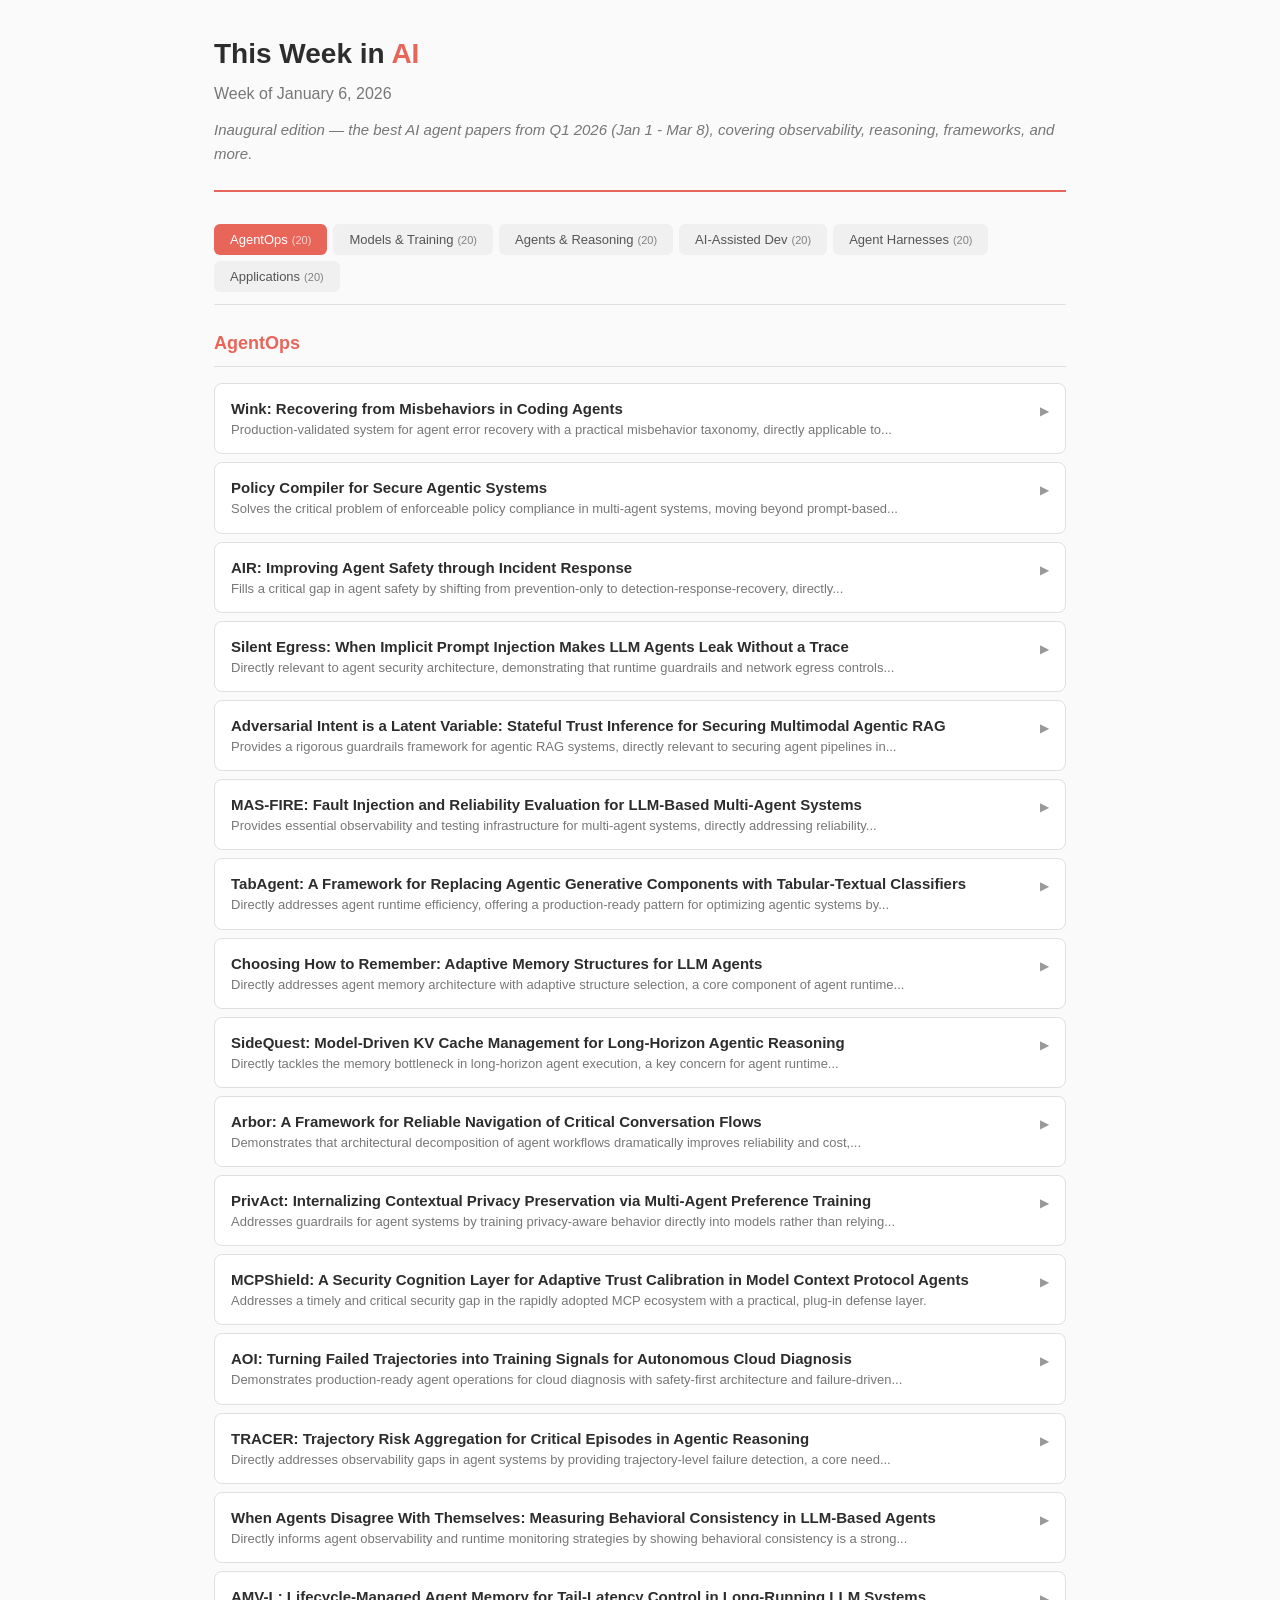
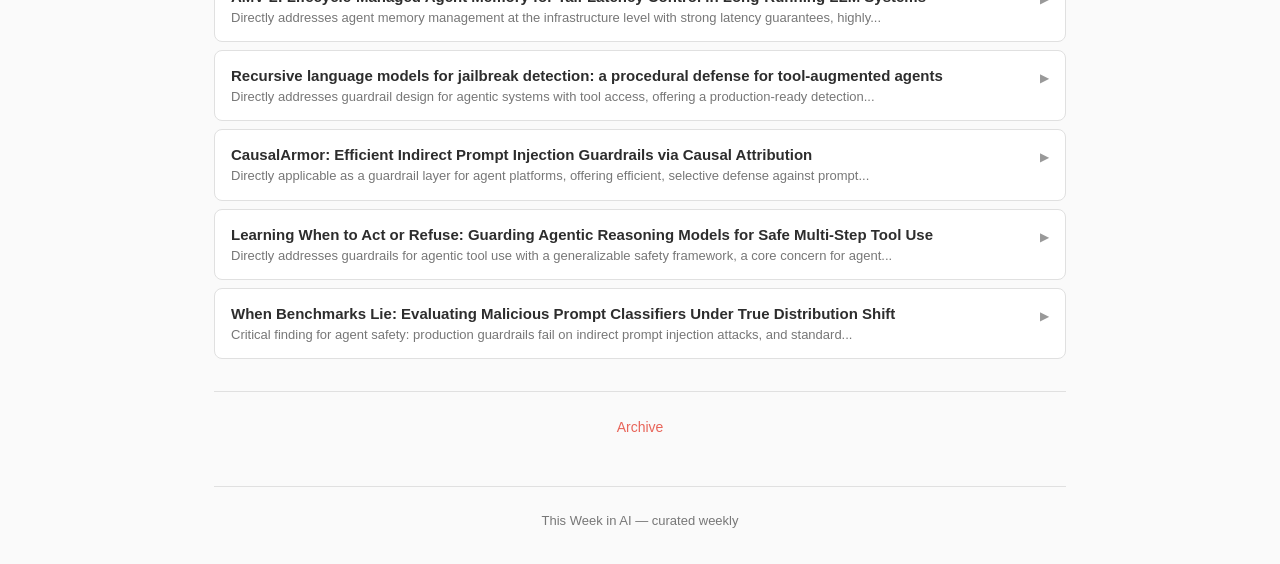
==== commit baa935ae: "Update inaugural edition to pre-March 9, add weekly automation - Inaugural edition now covers Jan 1 " ====
--- a/docs/index.html
+++ b/docs/index.html
@@ -12,7 +12,7 @@
   <h1>This Week in <span class="highlight">AI</span></h1>
   <div class="subtitle">Week of January 6, 2026</div>
   
-  <div class="curator-notes">Inaugural edition — the best AI agent papers from Q1 2026 (Jan-Mar), covering observability, reasoning, frameworks, and more.</div>
+  <div class="curator-notes">Inaugural edition — the best AI agent papers from Q1 2026 (Jan 1 - Mar 8), covering observability, reasoning, frameworks, and more.</div>
   
 </header>
 
@@ -763,35 +763,6 @@
   <div class="paper">
     <div class="paper-header" onclick="this.parentElement.classList.toggle('expanded')">
       <div class="paper-title">
-        <h3><a href="https://arxiv.org/abs/2603.11137v1" target="_blank" rel="noopener" onclick="event.stopPropagation()">Scaling Reasoning Efficiently via Relaxed On-Policy Distillation</a></h3>
-        <div class="importance-preview">Offers a practical and theoretically grounded method to efficiently distill reasoning capabilities into smaller...</div>
-      </div>
-      <div class="expand-icon">&#9654;</div>
-    </div>
-    <div class="paper-details">
-      <div class="meta"></div>
-      <div class="summary">REOPOLD reinterprets on-policy distillation as policy optimization where the teacher-student log-likelihood ratio acts as a token reward. It stabilizes training through mixture-based reward clipping, entropy-based token-level dynamic sampling, and a unified exploration-to-refinement strategy. The framework achieves 6.7-12x greater sample efficiency than recent RL approaches and enables a 7B student to match a 32B teacher in visual reasoning with 3.3x inference speedup. Results span mathematical, visual, and agentic tool-use reasoning tasks.</div>
-      <div class="importance">Offers a practical and theoretically grounded method to efficiently distill reasoning capabilities into smaller models, directly relevant to deploying capable but cost-effective agents.</div>
-      
-      <div class="tags">
-        
-        <span>#distillation</span>
-        
-        <span>#reasoning</span>
-        
-        <span>#sample-efficiency</span>
-        
-        <span>#model-compression</span>
-        
-      </div>
-      
-      <a class="arxiv-link" href="https://arxiv.org/abs/2603.11137v1" target="_blank" rel="noopener">View on arxiv &rarr;</a>
-    </div>
-  </div>
-  
-  <div class="paper">
-    <div class="paper-header" onclick="this.parentElement.classList.toggle('expanded')">
-      <div class="paper-title">
         <h3><a href="https://arxiv.org/abs/2602.22554v1" target="_blank" rel="noopener" onclick="event.stopPropagation()">Multilingual Safety Alignment Via Sparse Weight Editing</a></h3>
         <div class="importance-preview">Offers a computationally efficient, data-light approach to extending safety guardrails across languages without retraining.</div>
       </div>
@@ -937,35 +908,6 @@
   <div class="paper">
     <div class="paper-header" onclick="this.parentElement.classList.toggle('expanded')">
       <div class="paper-title">
-        <h3><a href="https://arxiv.org/abs/2603.11103v1" target="_blank" rel="noopener" onclick="event.stopPropagation()">Understanding by Reconstruction: Reversing the Software Development Process for LLM Pretraining</a></h3>
-        <div class="importance-preview">Novel pretraining data synthesis approach that could substantially improve coding and agentic capabilities of...</div>
-      </div>
-      <div class="expand-icon">&#9654;</div>
-    </div>
-    <div class="paper-details">
-      <div class="meta">Zhiyuan Zeng, Yichi Zhang, Yong Shan, Kai Hua, Siyuan Fang</div>
-      <div class="summary">This paper proposes reverse-engineering the latent agentic trajectories behind static code repositories to create richer pretraining data. A multi-agent simulation synthesizes planning, reasoning, and debugging steps grounded in repository structure. Search-based optimization refines Chain-of-Thought reasoning to maximize ground-truth code likelihood. Continuous pretraining on reconstructed trajectories significantly improves Llama-3-8B on coding, long-context, and agentic benchmarks.</div>
-      <div class="importance">Novel pretraining data synthesis approach that could substantially improve coding and agentic capabilities of foundation models through trajectory reconstruction.</div>
-      
-      <div class="tags">
-        
-        <span>#pretraining</span>
-        
-        <span>#code-generation</span>
-        
-        <span>#trajectory-synthesis</span>
-        
-        <span>#chain-of-thought</span>
-        
-      </div>
-      
-      <a class="arxiv-link" href="https://arxiv.org/abs/2603.11103v1" target="_blank" rel="noopener">View on arxiv &rarr;</a>
-    </div>
-  </div>
-  
-  <div class="paper">
-    <div class="paper-header" onclick="this.parentElement.classList.toggle('expanded')">
-      <div class="paper-title">
         <h3><a href="https://arxiv.org/abs/2603.04304v1" target="_blank" rel="noopener" onclick="event.stopPropagation()">$V_1$: Unifying Generation and Self-Verification for Parallel Reasoners</a></h3>
         <div class="importance-preview">Advances test-time scaling with a practical pairwise verification approach that jointly improves generation and...</div>
       </div>
@@ -1016,35 +958,6 @@
       </div>
       
       <a class="arxiv-link" href="https://arxiv.org/abs/2602.20670v1" target="_blank" rel="noopener">View on arxiv &rarr;</a>
-    </div>
-  </div>
-  
-  <div class="paper">
-    <div class="paper-header" onclick="this.parentElement.classList.toggle('expanded')">
-      <div class="paper-title">
-        <h3><a href="https://arxiv.org/abs/2603.11226v1" target="_blank" rel="noopener" onclick="event.stopPropagation()">ExecVerify: White-Box RL with Verifiable Stepwise Rewards for Code Execution Reasoning</a></h3>
-        <div class="importance-preview">Provides a principled approach to training smaller models for code reasoning with verifiable step-level rewards,...</div>
-      </div>
-      <div class="expand-icon">&#9654;</div>
-    </div>
-    <div class="paper-details">
-      <div class="meta"></div>
-      <div class="summary">ExecVerify improves code execution reasoning in LLMs by incorporating verifiable white-box rewards derived from execution traces, including next-statement prediction and variable value/type prediction. The approach builds a difficulty-stratified dataset via constraint-based program synthesis and applies RL to reward correct intermediate execution steps. A two-stage pipeline first enhances execution reasoning, then transfers to code generation. A 7B model trained with ExecVerify matches 32B model performance on code reasoning benchmarks.</div>
-      <div class="importance">Provides a principled approach to training smaller models for code reasoning with verifiable step-level rewards, enabling significant efficiency gains in code-focused LLMs.</div>
-      
-      <div class="tags">
-        
-        <span>#code-reasoning</span>
-        
-        <span>#reinforcement-learning</span>
-        
-        <span>#execution-traces</span>
-        
-        <span>#model-training</span>
-        
-      </div>
-      
-      <a class="arxiv-link" href="https://arxiv.org/abs/2603.11226v1" target="_blank" rel="noopener">View on arxiv &rarr;</a>
     </div>
   </div>
   
@@ -1217,6 +1130,89 @@
       </div>
       
       <a class="arxiv-link" href="https://arxiv.org/abs/2603.01571v1" target="_blank" rel="noopener">View on arxiv &rarr;</a>
+    </div>
+  </div>
+  
+  <div class="paper">
+    <div class="paper-header" onclick="this.parentElement.classList.toggle('expanded')">
+      <div class="paper-title">
+        <h3><a href="https://arxiv.org/abs/2602.20739v1" target="_blank" rel="noopener" onclick="event.stopPropagation()">PyVision-RL: Forging Open Agentic Vision Models via RL</a></h3>
+        <div class="importance-preview">Solves a fundamental RL training failure mode for agentic models, ensuring sustained tool use and multi-turn...</div>
+      </div>
+      <div class="expand-icon">&#9654;</div>
+    </div>
+    <div class="paper-details">
+      <div class="meta"></div>
+      <div class="summary">PyVision-RL addresses interaction collapse in RL-trained agentic multimodal models, where models learn to avoid tool use and multi-turn reasoning. It introduces an oversampling-filtering-ranking rollout strategy with accumulative tool rewards to sustain interaction. PyVision-Video uses on-demand context construction, selectively sampling task-relevant frames during reasoning to reduce visual token usage while maintaining strong performance.</div>
+      <div class="importance">Solves a fundamental RL training failure mode for agentic models, ensuring sustained tool use and multi-turn interaction critical for agent runtime behavior.</div>
+      
+      <div class="tags">
+        
+        <span>#reinforcement-learning</span>
+        
+        <span>#multimodal</span>
+        
+        <span>#tool-use</span>
+        
+        <span>#agentic-models</span>
+        
+      </div>
+      
+      <a class="arxiv-link" href="https://arxiv.org/abs/2602.20739v1" target="_blank" rel="noopener">View on arxiv &rarr;</a>
+    </div>
+  </div>
+  
+  <div class="paper">
+    <div class="paper-header" onclick="this.parentElement.classList.toggle('expanded')">
+      <div class="paper-title">
+        <h3><a href="https://arxiv.org/abs/2602.13949v1" target="_blank" rel="noopener" onclick="event.stopPropagation()">Experiential Reinforcement Learning</a></h3>
+        <div class="importance-preview">A training paradigm that internalizes reflection into model weights, improving agentic task performance without...</div>
+      </div>
+      <div class="expand-icon">&#9654;</div>
+    </div>
+    <div class="paper-details">
+      <div class="meta">Taiwei Shi, Sihao Chen, Bowen Jiang, Linxin Song, Longqi Yang</div>
+      <div class="summary">ERL embeds an experience-reflection-consolidation loop into reinforcement learning for language models. The model generates an attempt, receives feedback, produces a reflection guiding a refined second attempt, and the successful revision is reinforced into the base policy. This achieves up to 81% gains in complex multi-step environments and 11% in tool-using reasoning tasks without additional inference cost at deployment.</div>
+      <div class="importance">A training paradigm that internalizes reflection into model weights, improving agentic task performance without inference-time overhead.</div>
+      
+      <div class="tags">
+        
+        <span>#reinforcement-learning</span>
+        
+        <span>#self-reflection</span>
+        
+        <span>#training-paradigm</span>
+        
+      </div>
+      
+      <a class="arxiv-link" href="https://arxiv.org/abs/2602.13949v1" target="_blank" rel="noopener">View on arxiv &rarr;</a>
+    </div>
+  </div>
+  
+  <div class="paper">
+    <div class="paper-header" onclick="this.parentElement.classList.toggle('expanded')">
+      <div class="paper-title">
+        <h3><a href="https://arxiv.org/abs/2602.06130v2" target="_blank" rel="noopener" onclick="event.stopPropagation()">Self-Improving World Modelling with Latent Actions</a></h3>
+        <div class="importance-preview">Demonstrates that world models can self-improve without action labels, with direct implications for building agent...</div>
+      </div>
+      <div class="expand-icon">&#9654;</div>
+    </div>
+    <div class="paper-details">
+      <div class="meta"></div>
+      <div class="summary">SWIRL proposes a self-improvement framework for world models that learns from state-only sequences by treating actions as latent variables, alternating between forward world modelling and inverse dynamics modelling. Both models are trained with GRPO reinforcement learning using the opposite model's log-probability as reward. The approach achieves gains of 16-28% across multiple benchmarks including visual dynamics and tool-calling environments.</div>
+      <div class="importance">Demonstrates that world models can self-improve without action labels, with direct implications for building agent planning and tool-use capabilities from unlabeled trajectories.</div>
+      
+      <div class="tags">
+        
+        <span>#world-models</span>
+        
+        <span>#self-improvement</span>
+        
+        <span>#planning</span>
+        
+      </div>
+      
+      <a class="arxiv-link" href="https://arxiv.org/abs/2602.06130v2" target="_blank" rel="noopener">View on arxiv &rarr;</a>
     </div>
   </div>
   
@@ -1577,35 +1573,6 @@
   <div class="paper">
     <div class="paper-header" onclick="this.parentElement.classList.toggle('expanded')">
       <div class="paper-title">
-        <h3><a href="https://arxiv.org/abs/2603.07915v1" target="_blank" rel="noopener" onclick="event.stopPropagation()">Ares: Adaptive Reasoning Effort Selection for Efficient LLM Agents</a></h3>
-        <div class="importance-preview">Provides a practical, plug-and-play solution for dramatically reducing agent inference costs by intelligently...</div>
-      </div>
-      <div class="expand-icon">&#9654;</div>
-    </div>
-    <div class="paper-details">
-      <div class="meta">Jingbo Yang, Bairu Hou, Wei Wei, Yujia Bao, Shiyu Chang</div>
-      <div class="summary">Proposes Ares, a framework for per-step dynamic reasoning effort selection in multi-step agent tasks. Uses a lightweight router trained on minimum-effort labels to predict the lowest appropriate reasoning level at each step. Reduces reasoning token usage by up to 52.7% compared to fixed high-effort reasoning on TAU-Bench, BrowseComp-Plus, and WebArena with minimal accuracy degradation.</div>
-      <div class="importance">Provides a practical, plug-and-play solution for dramatically reducing agent inference costs by intelligently routing reasoning effort, directly applicable to production agent deployments.</div>
-      
-      <div class="tags">
-        
-        <span>#reasoning-efficiency</span>
-        
-        <span>#adaptive-compute</span>
-        
-        <span>#agent-optimization</span>
-        
-        <span>#cost-reduction</span>
-        
-      </div>
-      
-      <a class="arxiv-link" href="https://arxiv.org/abs/2603.07915v1" target="_blank" rel="noopener">View on arxiv &rarr;</a>
-    </div>
-  </div>
-  
-  <div class="paper">
-    <div class="paper-header" onclick="this.parentElement.classList.toggle('expanded')">
-      <div class="paper-title">
         <h3><a href="https://arxiv.org/abs/2603.03290v1" target="_blank" rel="noopener" onclick="event.stopPropagation()">AriadneMem: Threading the Maze of Lifelong Memory for LLM Agents</a></h3>
         <div class="importance-preview">Demonstrates a highly efficient agent memory architecture with dramatic runtime and context savings, directly...</div>
       </div>
@@ -1797,6 +1764,33 @@
       </div>
       
       <a class="arxiv-link" href="https://arxiv.org/abs/2602.13671v1" target="_blank" rel="noopener">View on arxiv &rarr;</a>
+    </div>
+  </div>
+  
+  <div class="paper">
+    <div class="paper-header" onclick="this.parentElement.classList.toggle('expanded')">
+      <div class="paper-title">
+        <h3><a href="https://arxiv.org/abs/2602.14211v1" target="_blank" rel="noopener" onclick="event.stopPropagation()">SkillJect: Automating Stealthy Skill-Based Prompt Injection for Coding Agents with Trace-Driven Closed-Loop Refinement</a></h3>
+        <div class="importance-preview">Exposes a critical new attack surface in skill-based agent architectures, directly motivating guardrail and sandbox...</div>
+      </div>
+      <div class="expand-icon">&#9654;</div>
+    </div>
+    <div class="paper-details">
+      <div class="meta">Xiaojun Jia, Jie Liao, Simeng Qin, Jindong Gu, Wenqi Ren</div>
+      <div class="summary">SkillJect is the first automated framework for stealthy prompt injection targeting agent skill abstractions. It uses a closed-loop system of Attack, Code, and Evaluate agents to synthesize injection payloads that hide malicious operations in auxiliary scripts while triggering tool execution. The framework achieves high attack success rates across diverse coding-agent settings and real-world software engineering tasks.</div>
+      <div class="importance">Exposes a critical new attack surface in skill-based agent architectures, directly motivating guardrail and sandbox improvements in agent runtime systems.</div>
+      
+      <div class="tags">
+        
+        <span>#agent-security</span>
+        
+        <span>#prompt-injection</span>
+        
+        <span>#coding-agents</span>
+        
+      </div>
+      
+      <a class="arxiv-link" href="https://arxiv.org/abs/2602.14211v1" target="_blank" rel="noopener">View on arxiv &rarr;</a>
     </div>
   </div>
   
@@ -1983,35 +1977,6 @@
   <div class="paper">
     <div class="paper-header" onclick="this.parentElement.classList.toggle('expanded')">
       <div class="paper-title">
-        <h3><a href="https://arxiv.org/abs/2603.09701v1" target="_blank" rel="noopener" onclick="event.stopPropagation()">An Empirical Study of Interaction Smells in Multi-Turn Human-LLM Collaborative Code Generation</a></h3>
-        <div class="importance-preview">Identifies and categorizes systematic quality issues in multi-turn LLM interactions for code generation, offering...</div>
-      </div>
-      <div class="expand-icon">&#9654;</div>
-    </div>
-    <div class="paper-details">
-      <div class="meta"></div>
-      <div class="summary">This paper establishes the first taxonomy of 'Interaction Smells' in multi-turn human-LLM code generation through manual analysis of real-world conversations from WildChat and LMSYS-Chat-1M. It categorizes issues into User Intent Quality, Historical Instruction Compliance, and Historical Response Violation across nine subcategories. The paper evaluates six mainstream LLMs and proposes InCE, a multi-agent framework using global invariant extraction and pre-generation quality audits that significantly improves task success rates.</div>
-      <div class="importance">Identifies and categorizes systematic quality issues in multi-turn LLM interactions for code generation, offering actionable mitigation through invariant-aware constraint evolution.</div>
-      
-      <div class="tags">
-        
-        <span>#interaction-quality</span>
-        
-        <span>#code-generation</span>
-        
-        <span>#multi-turn</span>
-        
-        <span>#session-management</span>
-        
-      </div>
-      
-      <a class="arxiv-link" href="https://arxiv.org/abs/2603.09701v1" target="_blank" rel="noopener">View on arxiv &rarr;</a>
-    </div>
-  </div>
-  
-  <div class="paper">
-    <div class="paper-header" onclick="this.parentElement.classList.toggle('expanded')">
-      <div class="paper-title">
         <h3><a href="https://arxiv.org/abs/2603.05863v1" target="_blank" rel="noopener" onclick="event.stopPropagation()">ReflexiCoder: Teaching Large Language Models to Self-Reflect on Generated Code and Self-Correct It via Reinforcement Learning</a></h3>
         <div class="importance-preview">Demonstrates that intrinsic self-correction can rival external-feedback approaches for code generation, with...</div>
       </div>
@@ -2041,35 +2006,6 @@
   <div class="paper">
     <div class="paper-header" onclick="this.parentElement.classList.toggle('expanded')">
       <div class="paper-title">
-        <h3><a href="https://arxiv.org/abs/2603.07927v1" target="_blank" rel="noopener" onclick="event.stopPropagation()">SWE-Fuse: Empowering Software Agents via Issue-free Trajectory Learning and Entropy-aware RLVR Training</a></h3>
-        <div class="importance-preview">Significant SWE-bench improvements demonstrate that training agents to debug without relying on issue descriptions...</div>
-      </div>
-      <div class="expand-icon">&#9654;</div>
-    </div>
-    <div class="paper-details">
-      <div class="meta"></div>
-      <div class="summary">SWE-Fuse addresses the problem of misleading issue descriptions in software engineering agents by fusing issue-guided and issue-free training samples. It introduces entropy-aware RLVR training that adaptively adjusts clipping based on entropy levels. On SWE-bench Verified, SWE-Fuse outperforms the best 8B and 32B baselines by 43% and 60% in solve rate respectively, with test-time scaling pushing results to 49.8% and 65.2%.</div>
-      <div class="importance">Significant SWE-bench improvements demonstrate that training agents to debug without relying on issue descriptions produces more robust software engineering agents.</div>
-      
-      <div class="tags">
-        
-        <span>#swe-bench</span>
-        
-        <span>#reinforcement-learning</span>
-        
-        <span>#software-agents</span>
-        
-        <span>#training</span>
-        
-      </div>
-      
-      <a class="arxiv-link" href="https://arxiv.org/abs/2603.07927v1" target="_blank" rel="noopener">View on arxiv &rarr;</a>
-    </div>
-  </div>
-  
-  <div class="paper">
-    <div class="paper-header" onclick="this.parentElement.classList.toggle('expanded')">
-      <div class="paper-title">
         <h3><a href="https://arxiv.org/abs/2602.16819v1" target="_blank" rel="noopener" onclick="event.stopPropagation()">Hybrid-Gym: Training Coding Agents to Generalize Across Tasks</a></h3>
         <div class="importance-preview">Demonstrates that synthetic skill-focused training significantly improves coding agent generalization, offering a...</div>
       </div>
@@ -2373,6 +2309,64 @@
       </div>
       
       <a class="arxiv-link" href="https://arxiv.org/abs/2603.04177v1" target="_blank" rel="noopener">View on arxiv &rarr;</a>
+    </div>
+  </div>
+  
+  <div class="paper">
+    <div class="paper-header" onclick="this.parentElement.classList.toggle('expanded')">
+      <div class="paper-title">
+        <h3><a href="https://arxiv.org/abs/2602.06090v1" target="_blank" rel="noopener" onclick="event.stopPropagation()">SVRepair: Structured Visual Reasoning for Automated Program Repair</a></h3>
+        <div class="importance-preview">Pioneers multimodal program repair by bridging visual bug reports and code fixes through structured visual...</div>
+      </div>
+      <div class="expand-icon">&#9654;</div>
+    </div>
+    <div class="paper-details">
+      <div class="meta"></div>
+      <div class="summary">SVRepair introduces a multimodal automated program repair framework that transforms heterogeneous visual artifacts (screenshots, control-flow graphs) into semantic scene graphs capturing GUI elements and structural relations. A coding agent then localizes faults and synthesizes patches using these structured representations. An iterative visual-artifact segmentation strategy progressively narrows input to bug-centered regions. It achieves 36.47% on SWE-Bench M, 38.02% on MMCode, and 95.12% on CodeVision.</div>
+      <div class="importance">Pioneers multimodal program repair by bridging visual bug reports and code fixes through structured visual representations, advancing the state of the art on major benchmarks.</div>
+      
+      <div class="tags">
+        
+        <span>#program-repair</span>
+        
+        <span>#multimodal</span>
+        
+        <span>#swe-bench</span>
+        
+        <span>#visual-reasoning</span>
+        
+      </div>
+      
+      <a class="arxiv-link" href="https://arxiv.org/abs/2602.06090v1" target="_blank" rel="noopener">View on arxiv &rarr;</a>
+    </div>
+  </div>
+  
+  <div class="paper">
+    <div class="paper-header" onclick="this.parentElement.classList.toggle('expanded')">
+      <div class="paper-title">
+        <h3><a href="https://arxiv.org/abs/2602.13937v1" target="_blank" rel="noopener" onclick="event.stopPropagation()">A Multi-Agent Framework for Code-Guided, Modular, and Verifiable Automated Machine Learning</a></h3>
+        <div class="importance-preview">Demonstrates that structured code-guided approaches with verification significantly improve reliability of AI-driven...</div>
+      </div>
+      <div class="expand-icon">&#9654;</div>
+    </div>
+    <div class="paper-details">
+      <div class="meta">Dat Le, Duc-Cuong Le, Anh-Son Nguyen, Tuan-Dung Bui, Thu-Trang Nguyen</div>
+      <div class="summary">iML is a multi-agent AutoML framework that shifts from black-box prompting to code-guided, modular, and verifiable design. It uses code-guided planning with empirical profiling, modular implementation with interface contracts, and dynamic contract verification. Achieves 85% valid submission rate and 45% medal rate on MLE-BENCH, outperforming state-of-the-art agents by 38-163% on iML-BENCH.</div>
+      <div class="importance">Demonstrates that structured code-guided approaches with verification significantly improve reliability of AI-driven ML pipeline generation.</div>
+      
+      <div class="tags">
+        
+        <span>#automl</span>
+        
+        <span>#code-generation</span>
+        
+        <span>#multi-agent</span>
+        
+        <span>#verifiable-ai</span>
+        
+      </div>
+      
+      <a class="arxiv-link" href="https://arxiv.org/abs/2602.13937v1" target="_blank" rel="noopener">View on arxiv &rarr;</a>
     </div>
   </div>
   
@@ -3083,33 +3077,6 @@
   <div class="paper">
     <div class="paper-header" onclick="this.parentElement.classList.toggle('expanded')">
       <div class="paper-title">
-        <h3><a href="https://arxiv.org/abs/2603.11927v1" target="_blank" rel="noopener" onclick="event.stopPropagation()">CogSearch: A Cognitive-Aligned Multi-Agent Framework for Proactive Decision Support in E-Commerce Search</a></h3>
-        <div class="importance-preview">One of the few multi-agent systems validated at production scale with real A/B test results on a major e-commerce...</div>
-      </div>
-      <div class="expand-icon">&#9654;</div>
-    </div>
-    <div class="paper-details">
-      <div class="meta"></div>
-      <div class="summary">CogSearch is a cognitive-oriented multi-agent framework that reimagines e-commerce search as a proactive decision support system. Four specialized agents decompose user intents, fuse heterogeneous knowledge, and deliver actionable insights. Online A/B testing on JD.com demonstrates a 5% reduction in decision costs, 0.41% increase in overall UCVR, and a 30% surge in conversion for decision-heavy queries.</div>
-      <div class="importance">One of the few multi-agent systems validated at production scale with real A/B test results on a major e-commerce platform, demonstrating clear business impact.</div>
-      
-      <div class="tags">
-        
-        <span>#multi-agent</span>
-        
-        <span>#e-commerce</span>
-        
-        <span>#production-deployment</span>
-        
-      </div>
-      
-      <a class="arxiv-link" href="https://arxiv.org/abs/2603.11927v1" target="_blank" rel="noopener">View on arxiv &rarr;</a>
-    </div>
-  </div>
-  
-  <div class="paper">
-    <div class="paper-header" onclick="this.parentElement.classList.toggle('expanded')">
-      <div class="paper-title">
         <h3><a href="https://arxiv.org/abs/2603.00123v1" target="_blank" rel="noopener" onclick="event.stopPropagation()">CT-Flow: Orchestrating CT Interpretation Workflow with Model Context Protocol Servers</a></h3>
         <div class="importance-preview">Demonstrates MCP-based tool orchestration for clinical workflows, showing how agentic architectures can coordinate...</div>
       </div>
@@ -3197,35 +3164,6 @@
   <div class="paper">
     <div class="paper-header" onclick="this.parentElement.classList.toggle('expanded')">
       <div class="paper-title">
-        <h3><a href="https://arxiv.org/abs/2603.11721v1" target="_blank" rel="noopener" onclick="event.stopPropagation()">When OpenClaw Meets Hospital: Toward an Agentic Operating System for Dynamic Clinical Workflows</a></h3>
-        <div class="importance-preview">Demonstrates how agent platforms can be constrained for high-stakes domains through skill isolation, resource...</div>
-      </div>
-      <div class="expand-icon">&#9654;</div>
-    </div>
-    <div class="paper-details">
-      <div class="meta">Wenxian Yang, Hanzheng Qiu, Bangqun Zhang, Chengquan Li, Zhiyong Huang</div>
-      <div class="summary">This work proposes an agentic operating system for hospitals adapting LLM agents with four components: a restricted execution environment inspired by Linux multi-user systems, a document-centric interaction paradigm, page-indexed memory for long-term clinical context, and a curated medical skills library. The architecture constrains agent actions through predefined skill interfaces and resource isolation for safety and auditability.</div>
-      <div class="importance">Demonstrates how agent platforms can be constrained for high-stakes domains through skill isolation, resource governance, and structured memory -- patterns transferable to other regulated environments.</div>
-      
-      <div class="tags">
-        
-        <span>#healthcare-agents</span>
-        
-        <span>#agent-os</span>
-        
-        <span>#skill-isolation</span>
-        
-        <span>#safety</span>
-        
-      </div>
-      
-      <a class="arxiv-link" href="https://arxiv.org/abs/2603.11721v1" target="_blank" rel="noopener">View on arxiv &rarr;</a>
-    </div>
-  </div>
-  
-  <div class="paper">
-    <div class="paper-header" onclick="this.parentElement.classList.toggle('expanded')">
-      <div class="paper-title">
         <h3><a href="https://arxiv.org/abs/2602.20144v1" target="_blank" rel="noopener" onclick="event.stopPropagation()">Agentic AI for Scalable and Robust Optical Systems Control</a></h3>
         <div class="importance-preview">Showcases MCP-based tool orchestration at scale in a real industrial domain, providing a blueprint for standardized...</div>
       </div>
@@ -3396,33 +3334,6 @@
   <div class="paper">
     <div class="paper-header" onclick="this.parentElement.classList.toggle('expanded')">
       <div class="paper-title">
-        <h3><a href="https://arxiv.org/abs/2603.10249v1" target="_blank" rel="noopener" onclick="event.stopPropagation()">DUCTILE: Agentic LLM Orchestration of Engineering Analysis in Product Development Practice</a></h3>
-        <div class="importance-preview">Validates a practical agent orchestration pattern for industrial engineering workflows, demonstrating real-world...</div>
-      </div>
-      <div class="expand-icon">&#9654;</div>
-    </div>
-    <div class="paper-details">
-      <div class="meta"></div>
-      <div class="summary">Presents DUCTILE, an agentic orchestration approach that separates adaptive LLM-driven orchestration from deterministic execution by verified engineering tools. The agent interprets design practices, inspects input data, and adapts processing paths while engineers supervise. Demonstrated on industrial structural analysis at an aerospace manufacturer, handling format, unit, and methodology deviations that break traditional scripted pipelines.</div>
-      <div class="importance">Validates a practical agent orchestration pattern for industrial engineering workflows, demonstrating real-world deployment with human-in-the-loop supervision.</div>
-      
-      <div class="tags">
-        
-        <span>#agent-orchestration</span>
-        
-        <span>#engineering-automation</span>
-        
-        <span>#human-in-the-loop</span>
-        
-      </div>
-      
-      <a class="arxiv-link" href="https://arxiv.org/abs/2603.10249v1" target="_blank" rel="noopener">View on arxiv &rarr;</a>
-    </div>
-  </div>
-  
-  <div class="paper">
-    <div class="paper-header" onclick="this.parentElement.classList.toggle('expanded')">
-      <div class="paper-title">
         <h3><a href="https://arxiv.org/abs/2603.01059v1" target="_blank" rel="noopener" onclick="event.stopPropagation()">GroupGPT: A Token-efficient and Privacy-preserving Agentic Framework for Multi-User Chat Assistant</a></h3>
         <div class="importance-preview">Addresses the under-explored multi-user agent deployment scenario with practical solutions for token efficiency,...</div>
       </div>
@@ -3452,33 +3363,6 @@
   <div class="paper">
     <div class="paper-header" onclick="this.parentElement.classList.toggle('expanded')">
       <div class="paper-title">
-        <h3><a href="https://arxiv.org/abs/2603.08190v1" target="_blank" rel="noopener" onclick="event.stopPropagation()">Human-AI Collaboration for Scaling Agile Regression Testing: An Agentic-AI Teammate from Manual to Automated Testing</a></h3>
-        <div class="importance-preview">Demonstrates practical agentic AI deployment in industrial software testing workflows, providing lessons for...</div>
-      </div>
-      <div class="expand-icon">&#9654;</div>
-    </div>
-    <div class="paper-details">
-      <div class="meta"></div>
-      <div class="summary">Presents an agentic AI system that generates system-level test scripts from validated specifications in partnership with Hacon (Siemens). The retrieval-augmented multi-agent architecture integrates into agile workflows to accelerate regression test automation. Mixed-method evaluation on industrial artifacts shows significant throughput increases and reduced manual effort, while highlighting the ongoing need for human review.</div>
-      <div class="importance">Demonstrates practical agentic AI deployment in industrial software testing workflows, providing lessons for enterprise agent adoption with human oversight.</div>
-      
-      <div class="tags">
-        
-        <span>#testing-automation</span>
-        
-        <span>#enterprise-agents</span>
-        
-        <span>#human-ai-collaboration</span>
-        
-      </div>
-      
-      <a class="arxiv-link" href="https://arxiv.org/abs/2603.08190v1" target="_blank" rel="noopener">View on arxiv &rarr;</a>
-    </div>
-  </div>
-  
-  <div class="paper">
-    <div class="paper-header" onclick="this.parentElement.classList.toggle('expanded')">
-      <div class="paper-title">
         <h3><a href="https://arxiv.org/abs/2603.01311v1" target="_blank" rel="noopener" onclick="event.stopPropagation()">Catalyst-Agent: Autonomous heterogeneous catalyst screening and optimization with an LLM Agent</a></h3>
         <div class="importance-preview">Notable example of MCP-based tool orchestration for scientific discovery, demonstrating the agentic pattern of...</div>
       </div>
@@ -3531,6 +3415,116 @@
       </div>
       
       <a class="arxiv-link" href="https://arxiv.org/abs/2602.13332v1" target="_blank" rel="noopener">View on arxiv &rarr;</a>
+    </div>
+  </div>
+  
+  <div class="paper">
+    <div class="paper-header" onclick="this.parentElement.classList.toggle('expanded')">
+      <div class="paper-title">
+        <h3><a href="https://arxiv.org/abs/2603.07444v1" target="_blank" rel="noopener" onclick="event.stopPropagation()">HLER: Human-in-the-Loop Economic Research via Multi-Agent Pipelines for Empirical Discovery</a></h3>
+        <div class="importance-preview">Demonstrates practical human-in-the-loop agent pipelines with strong feasibility improvements, applicable to broader...</div>
+      </div>
+      <div class="expand-icon">&#9654;</div>
+    </div>
+    <div class="paper-details">
+      <div class="meta"></div>
+      <div class="summary">HLER introduces a multi-agent architecture for empirical economics research that preserves human oversight through embedded decision gates. The system orchestrates agents for data auditing, hypothesis generation, econometric analysis, manuscript drafting, and automated review within a two-loop architecture. Dataset-aware hypothesis generation produces feasible research questions in 87% of cases versus 41% under unconstrained generation, at $0.8-$1.5 per complete manuscript.</div>
+      <div class="importance">Demonstrates practical human-in-the-loop agent pipelines with strong feasibility improvements, applicable to broader research automation workflows.</div>
+      
+      <div class="tags">
+        
+        <span>#human-in-the-loop</span>
+        
+        <span>#multi-agent</span>
+        
+        <span>#research-automation</span>
+        
+      </div>
+      
+      <a class="arxiv-link" href="https://arxiv.org/abs/2603.07444v1" target="_blank" rel="noopener">View on arxiv &rarr;</a>
+    </div>
+  </div>
+  
+  <div class="paper">
+    <div class="paper-header" onclick="this.parentElement.classList.toggle('expanded')">
+      <div class="paper-title">
+        <h3><a href="https://arxiv.org/abs/2602.23452v1" target="_blank" rel="noopener" onclick="event.stopPropagation()">CiteAudit: You Cited It, But Did You Read It? A Benchmark for Verifying Scientific References in the LLM Era</a></h3>
+        <div class="importance-preview">Addresses a critical trust problem in LLM-generated scientific text with a practical multi-agent verification...</div>
+      </div>
+      <div class="expand-icon">&#9654;</div>
+    </div>
+    <div class="paper-details">
+      <div class="meta"></div>
+      <div class="summary">CiteAudit presents the first comprehensive benchmark and multi-agent detection framework for hallucinated citations in scientific writing. The verification pipeline decomposes citation checking into claim extraction, evidence retrieval, passage matching, reasoning, and calibrated judgment. A large-scale human-validated dataset across domains defines unified metrics for citation faithfulness. Experiments show substantial citation errors in state-of-the-art LLMs and demonstrate the framework significantly outperforms prior methods.</div>
+      <div class="importance">Addresses a critical trust problem in LLM-generated scientific text with a practical multi-agent verification pipeline applicable to any document processing system.</div>
+      
+      <div class="tags">
+        
+        <span>#citation-verification</span>
+        
+        <span>#hallucination-detection</span>
+        
+        <span>#multi-agent</span>
+        
+        <span>#scientific-writing</span>
+        
+      </div>
+      
+      <a class="arxiv-link" href="https://arxiv.org/abs/2602.23452v1" target="_blank" rel="noopener">View on arxiv &rarr;</a>
+    </div>
+  </div>
+  
+  <div class="paper">
+    <div class="paper-header" onclick="this.parentElement.classList.toggle('expanded')">
+      <div class="paper-title">
+        <h3><a href="https://arxiv.org/abs/2602.16585v1" target="_blank" rel="noopener" onclick="event.stopPropagation()">DataJoint 2.0: A Computational Substrate for Agentic Scientific Workflows</a></h3>
+        <div class="importance-preview">Provides a principled infrastructure pattern for agent-safe workflow orchestration with data integrity, relevant to...</div>
+      </div>
+      <div class="expand-icon">&#9654;</div>
+    </div>
+    <div class="paper-details">
+      <div class="meta">Dimitri Yatsenko, Thinh T. Nguyen</div>
+      <div class="summary">Introduces DataJoint 2.0, a relational workflow model where tables represent workflow steps, rows represent artifacts, and foreign keys prescribe execution order. Features object-augmented schemas, semantic matching for join safety, extensible type systems, and distributed job coordination. Creates a substrate for SciOps where agents can participate in scientific workflows with transactional guarantees and full provenance.</div>
+      <div class="importance">Provides a principled infrastructure pattern for agent-safe workflow orchestration with data integrity, relevant to agent orchestration in scientific and data-intensive domains.</div>
+      
+      <div class="tags">
+        
+        <span>#workflow-orchestration</span>
+        
+        <span>#scientific-computing</span>
+        
+        <span>#data-pipelines</span>
+        
+      </div>
+      
+      <a class="arxiv-link" href="https://arxiv.org/abs/2602.16585v1" target="_blank" rel="noopener">View on arxiv &rarr;</a>
+    </div>
+  </div>
+  
+  <div class="paper">
+    <div class="paper-header" onclick="this.parentElement.classList.toggle('expanded')">
+      <div class="paper-title">
+        <h3><a href="https://arxiv.org/abs/2603.02081v1" target="_blank" rel="noopener" onclick="event.stopPropagation()">GenDB: The Next Generation of Query Processing -- Synthesized, Not Engineered</a></h3>
+        <div class="importance-preview">Demonstrates a paradigm shift in database query processing where LLM agents synthesize optimized execution code,...</div>
+      </div>
+      <div class="expand-icon">&#9654;</div>
+    </div>
+    <div class="paper-details">
+      <div class="meta">Jiale Lao, Immanuel Trummer</div>
+      <div class="summary">GenDB proposes using LLMs to synthesize instance-optimized query execution code for each incoming query rather than relying on traditional query engines. Built as a multi-agent system using Claude Code Agent, it generates customized code tailored to specific data, workloads, and hardware. Evaluations on TPC-H and a new benchmark show GenDB outperforms DuckDB, Umbra, MonetDB, ClickHouse, and PostgreSQL.</div>
+      <div class="importance">Demonstrates a paradigm shift in database query processing where LLM agents synthesize optimized execution code, outperforming hand-engineered database engines.</div>
+      
+      <div class="tags">
+        
+        <span>#database</span>
+        
+        <span>#code-synthesis</span>
+        
+        <span>#multi-agent</span>
+        
+      </div>
+      
+      <a class="arxiv-link" href="https://arxiv.org/abs/2603.02081v1" target="_blank" rel="noopener">View on arxiv &rarr;</a>
     </div>
   </div>
   
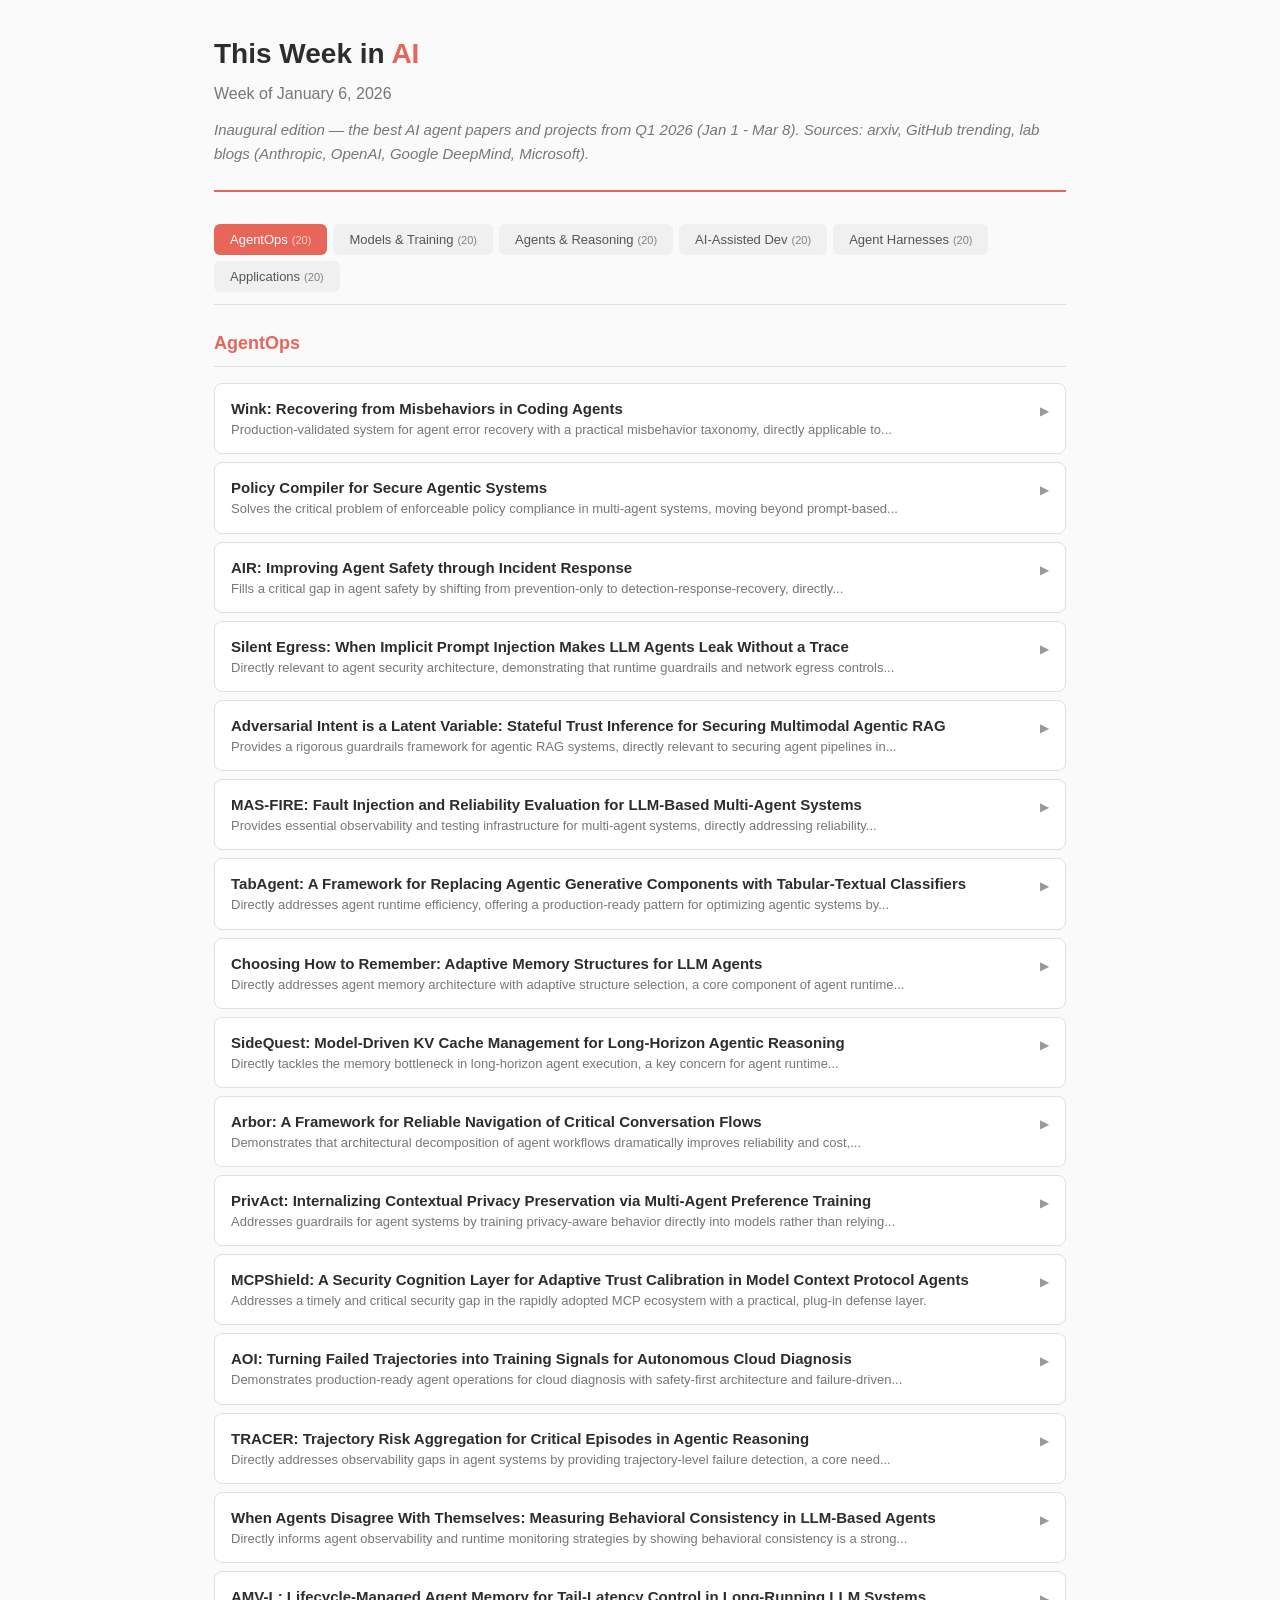
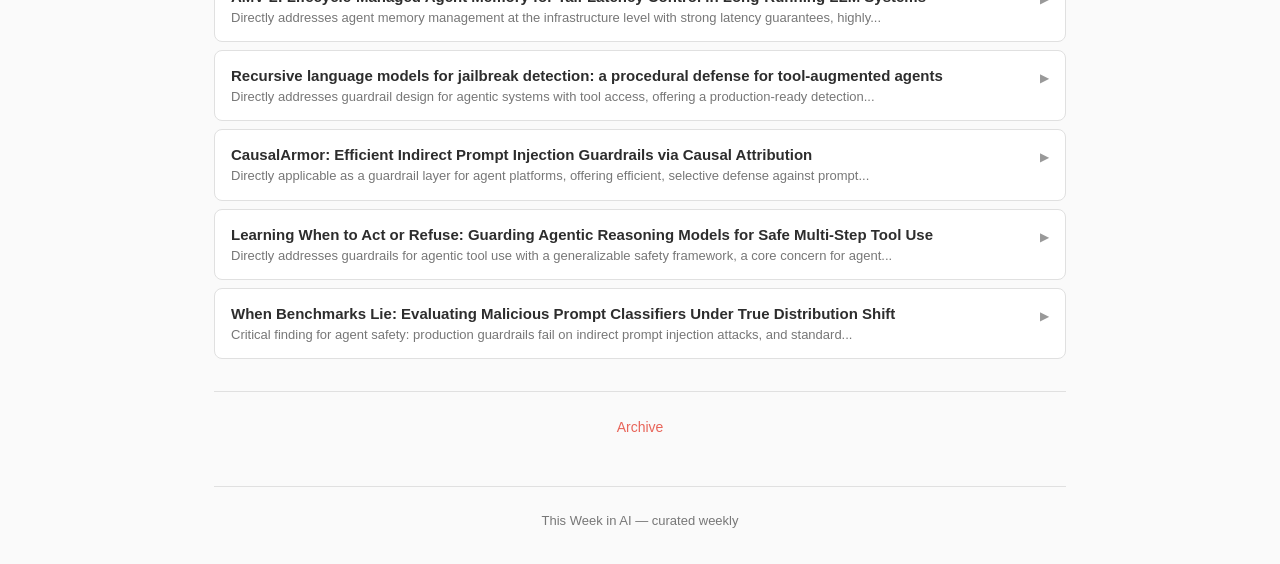
==== commit 28344349: "Add GitHub repos, lab blogs to inaugural edition Added notable entries from: - GitHub trending: Open" ====
--- a/docs/index.html
+++ b/docs/index.html
@@ -12,7 +12,7 @@
   <h1>This Week in <span class="highlight">AI</span></h1>
   <div class="subtitle">Week of January 6, 2026</div>
   
-  <div class="curator-notes">Inaugural edition — the best AI agent papers from Q1 2026 (Jan 1 - Mar 8), covering observability, reasoning, frameworks, and more.</div>
+  <div class="curator-notes">Inaugural edition — the best AI agent papers and projects from Q1 2026 (Jan 1 - Mar 8). Sources: arxiv, GitHub trending, lab blogs (Anthropic, OpenAI, Google DeepMind, Microsoft).</div>
   
 </header>
 
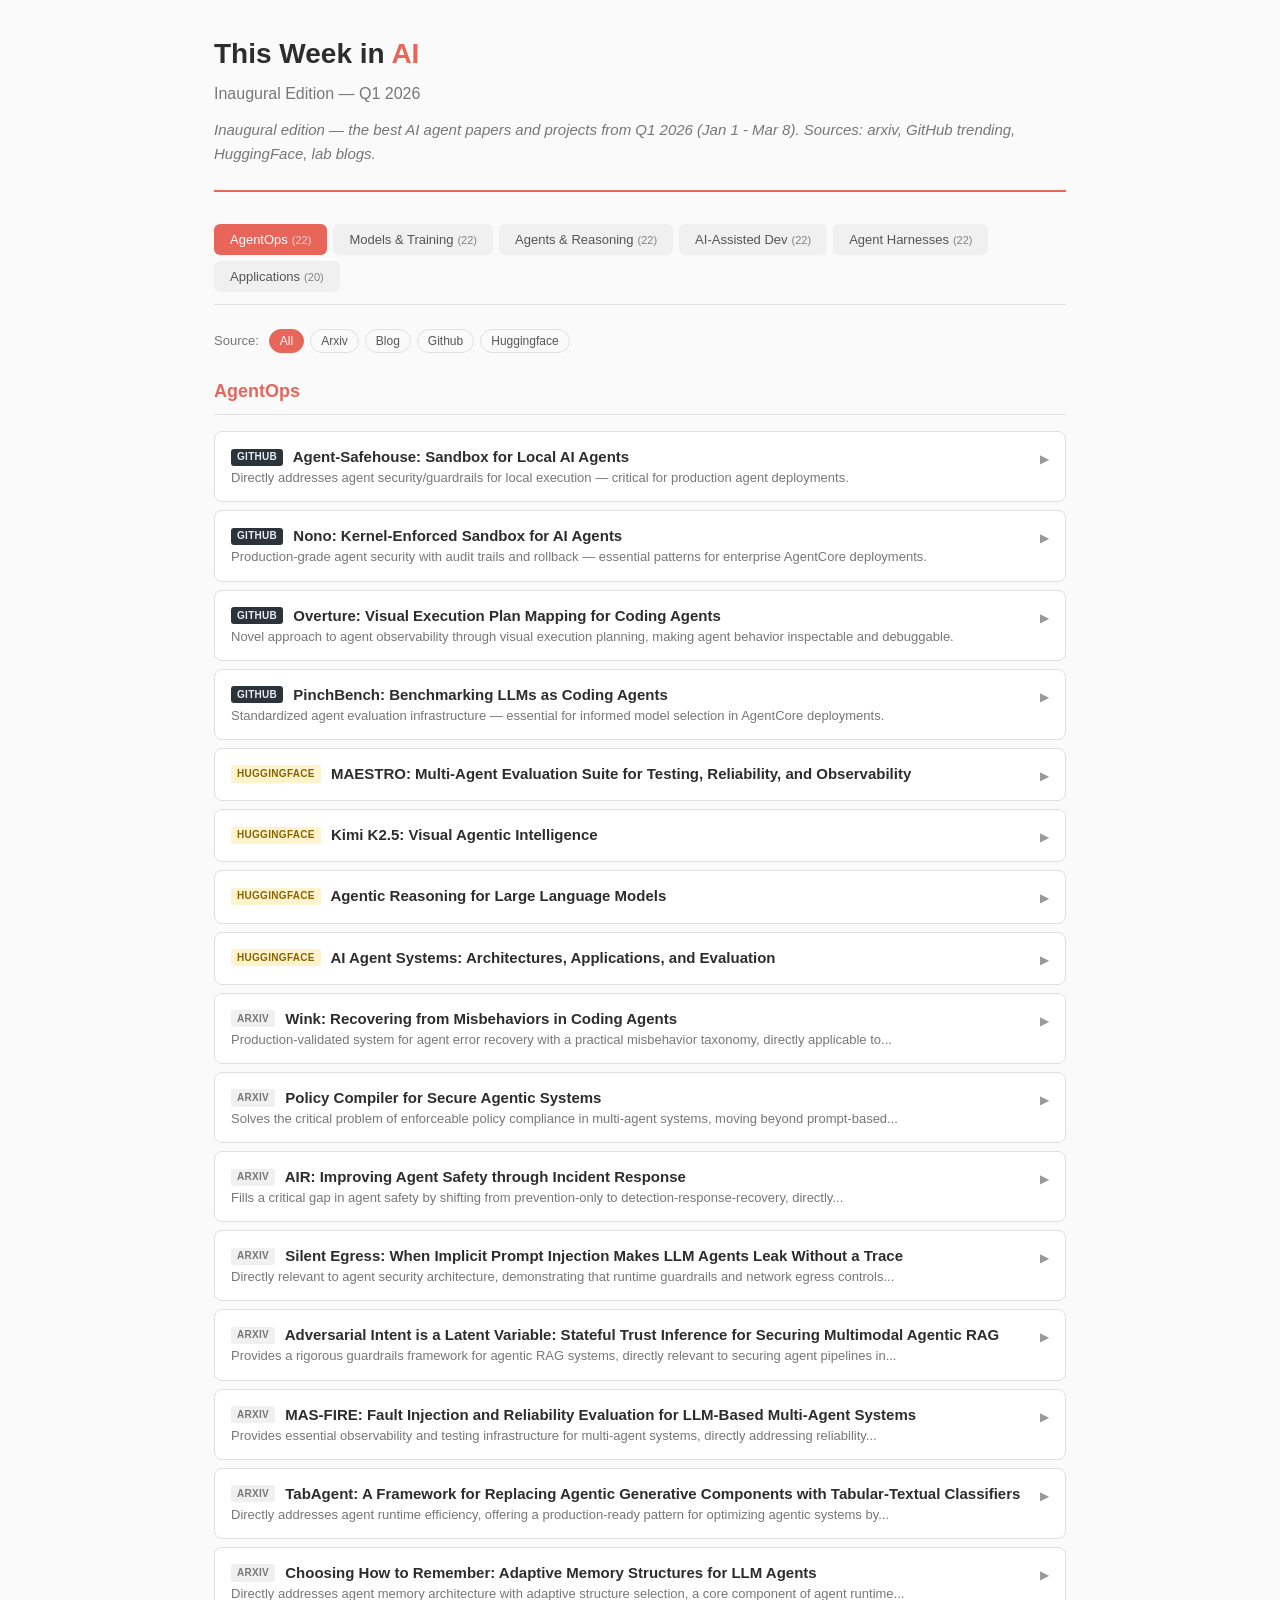
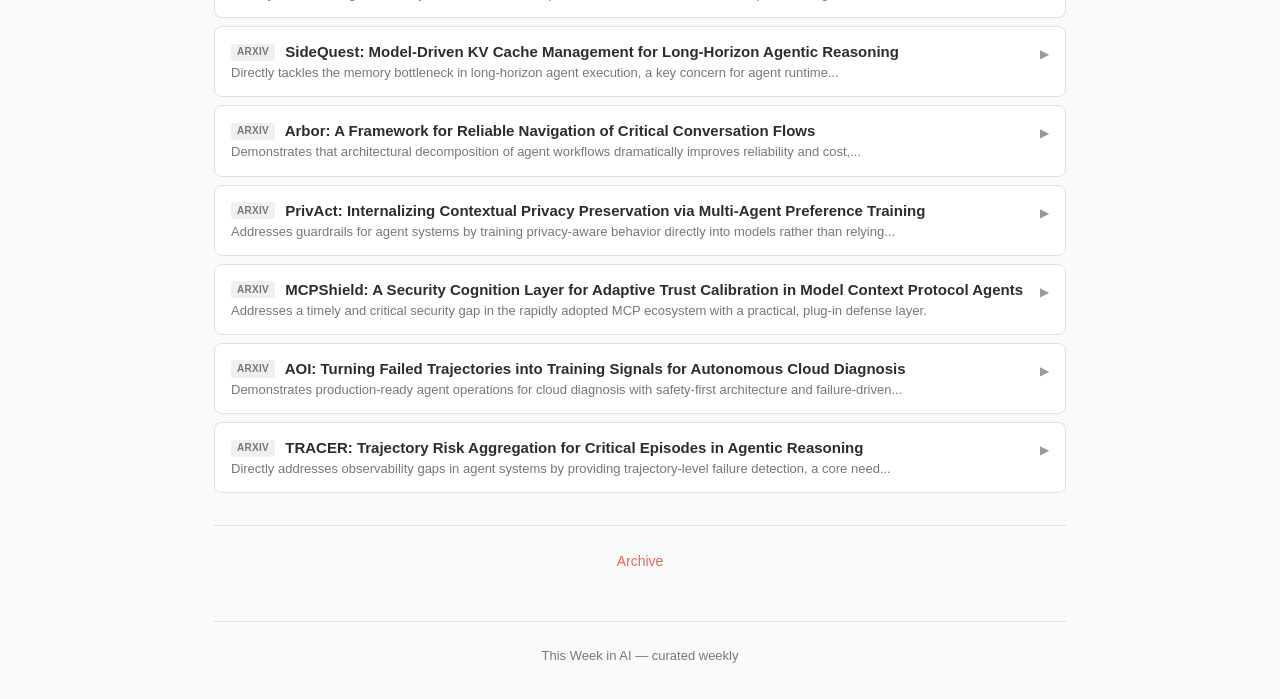
==== commit b48c078f: "Add source filtering, multi-source data, inaugural edition title - Source filter bar: filter papers " ====
--- a/docs/index.html
+++ b/docs/index.html
@@ -3,48 +3,48 @@
 <head>
   <meta charset="UTF-8">
   <meta name="viewport" content="width=device-width, initial-scale=1.0">
-  <title>This Week in AI — Week of January 6, 2026</title>
+  <title>This Week in AI — Inaugural Edition — Q1 2026</title>
   <link rel="stylesheet" href="style.css">
 </head>
 <body>
   
 <header>
   <h1>This Week in <span class="highlight">AI</span></h1>
-  <div class="subtitle">Week of January 6, 2026</div>
-  
-  <div class="curator-notes">Inaugural edition — the best AI agent papers and projects from Q1 2026 (Jan 1 - Mar 8). Sources: arxiv, GitHub trending, lab blogs (Anthropic, OpenAI, Google DeepMind, Microsoft).</div>
+  <div class="subtitle">Inaugural Edition — Q1 2026</div>
+  
+  <div class="curator-notes">Inaugural edition — the best AI agent papers and projects from Q1 2026 (Jan 1 - Mar 8). Sources: arxiv, GitHub trending, HuggingFace, lab blogs.</div>
   
 </header>
 
-<nav class="tabs">
+<nav class="tabs" id="category-tabs">
   
   
   <button data-tab="agentops" class="active">
-    AgentOps<span class="count">(20)</span>
+    AgentOps<span class="count">(22)</span>
   </button>
   
   
   
   <button data-tab="models">
-    Models & Training<span class="count">(20)</span>
+    Models & Training<span class="count">(22)</span>
   </button>
   
   
   
   <button data-tab="agents">
-    Agents & Reasoning<span class="count">(20)</span>
+    Agents & Reasoning<span class="count">(22)</span>
   </button>
   
   
   
   <button data-tab="ai-dev">
-    AI-Assisted Dev<span class="count">(20)</span>
+    AI-Assisted Dev<span class="count">(22)</span>
   </button>
   
   
   
   <button data-tab="harnesses">
-    Agent Harnesses<span class="count">(20)</span>
+    Agent Harnesses<span class="count">(22)</span>
   </button>
   
   
@@ -55,6 +55,22 @@
   
   
 </nav>
+
+
+<nav class="source-filters">
+  <span class="filter-label">Source:</span>
+  <button class="source-btn active" data-source="all">All</button>
+  
+  <button class="source-btn" data-source="arxiv">arxiv</button>
+  
+  <button class="source-btn" data-source="blog">blog</button>
+  
+  <button class="source-btn" data-source="github">github</button>
+  
+  <button class="source-btn" data-source="huggingface">huggingface</button>
+  
+</nav>
+
 
 
 
@@ -62,10 +78,227 @@
 <section class="category active" id="agentops">
   <h2>AgentOps</h2>
   
-  <div class="paper">
-    <div class="paper-header" onclick="this.parentElement.classList.toggle('expanded')">
-      <div class="paper-title">
-        <h3><a href="https://arxiv.org/abs/2602.17037v2" target="_blank" rel="noopener" onclick="event.stopPropagation()">Wink: Recovering from Misbehaviors in Coding Agents</a></h3>
+  <div class="paper" data-source="github">
+    <div class="paper-header" onclick="this.parentElement.classList.toggle('expanded')">
+      <div class="paper-title">
+        <h3>
+          <span class="source-badge source-github">github</span>
+          <a href="https://github.com/eugene1g/agent-safehouse" target="_blank" rel="noopener" onclick="event.stopPropagation()">Agent-Safehouse: Sandbox for Local AI Agents</a>
+        </h3>
+        <div class="importance-preview">Directly addresses agent security/guardrails for local execution — critical for production agent deployments.</div>
+      </div>
+      <div class="expand-icon">&#9654;</div>
+    </div>
+    <div class="paper-details">
+      <div class="meta">eugene1g</div>
+      <div class="summary">Sandboxing tool that restricts AI agents to read/write only designated files and directories. 1.2K stars. Implements capability-based isolation for local agent execution with minimal overhead.</div>
+      
+      <div class="importance">Directly addresses agent security/guardrails for local execution — critical for production agent deployments.</div>
+      
+      
+      <div class="tags">
+        
+        <span>#sandboxing</span>
+        
+        <span>#security</span>
+        
+        <span>#guardrails</span>
+        
+        <span>#isolation</span>
+        
+      </div>
+      
+      <a class="arxiv-link" href="https://github.com/eugene1g/agent-safehouse" target="_blank" rel="noopener">View source &rarr;</a>
+    </div>
+  </div>
+  
+  <div class="paper" data-source="github">
+    <div class="paper-header" onclick="this.parentElement.classList.toggle('expanded')">
+      <div class="paper-title">
+        <h3>
+          <span class="source-badge source-github">github</span>
+          <a href="https://github.com/always-further/nono" target="_blank" rel="noopener" onclick="event.stopPropagation()">Nono: Kernel-Enforced Sandbox for AI Agents</a>
+        </h3>
+        <div class="importance-preview">Production-grade agent security with audit trails and rollback — essential patterns for enterprise AgentCore deployments.</div>
+      </div>
+      <div class="expand-icon">&#9654;</div>
+    </div>
+    <div class="paper-details">
+      <div class="meta">always-further</div>
+      <div class="summary">Secure kernel-enforced sandbox CLI and SDKs for AI agents with capability-based isolation, secure key management, atomic rollback, and cryptographic immutable audit chain. 1K+ stars. Zero-trust environment for agent execution.</div>
+      
+      <div class="importance">Production-grade agent security with audit trails and rollback — essential patterns for enterprise AgentCore deployments.</div>
+      
+      
+      <div class="tags">
+        
+        <span>#security</span>
+        
+        <span>#sandbox</span>
+        
+        <span>#audit-trail</span>
+        
+        <span>#zero-trust</span>
+        
+      </div>
+      
+      <a class="arxiv-link" href="https://github.com/always-further/nono" target="_blank" rel="noopener">View source &rarr;</a>
+    </div>
+  </div>
+  
+  <div class="paper" data-source="github">
+    <div class="paper-header" onclick="this.parentElement.classList.toggle('expanded')">
+      <div class="paper-title">
+        <h3>
+          <span class="source-badge source-github">github</span>
+          <a href="https://github.com/SixHq/Overture" target="_blank" rel="noopener" onclick="event.stopPropagation()">Overture: Visual Execution Plan Mapping for Coding Agents</a>
+        </h3>
+        <div class="importance-preview">Novel approach to agent observability through visual execution planning, making agent behavior inspectable and debuggable.</div>
+      </div>
+      <div class="expand-icon">&#9654;</div>
+    </div>
+    <div class="paper-details">
+      <div class="meta">SixHq</div>
+      <div class="summary">Open-source MCP server that visually maps out the execution plan of any AI coding agent as an interactive flowchart/graph before the agent begins writing code. 600 stars. Provides transparency into agent decision-making.</div>
+      
+      <div class="importance">Novel approach to agent observability through visual execution planning, making agent behavior inspectable and debuggable.</div>
+      
+      
+      <div class="tags">
+        
+        <span>#observability</span>
+        
+        <span>#visualization</span>
+        
+        <span>#execution-plan</span>
+        
+        <span>#mcp</span>
+        
+      </div>
+      
+      <a class="arxiv-link" href="https://github.com/SixHq/Overture" target="_blank" rel="noopener">View source &rarr;</a>
+    </div>
+  </div>
+  
+  <div class="paper" data-source="github">
+    <div class="paper-header" onclick="this.parentElement.classList.toggle('expanded')">
+      <div class="paper-title">
+        <h3>
+          <span class="source-badge source-github">github</span>
+          <a href="https://github.com/pinchbench/skill" target="_blank" rel="noopener" onclick="event.stopPropagation()">PinchBench: Benchmarking LLMs as Coding Agents</a>
+        </h3>
+        <div class="importance-preview">Standardized agent evaluation infrastructure — essential for informed model selection in AgentCore deployments.</div>
+      </div>
+      <div class="expand-icon">&#9654;</div>
+    </div>
+    <div class="paper-details">
+      <div class="meta">Kilo AI</div>
+      <div class="summary">Benchmarking system for evaluating LLM models as coding agents. 550 stars. Provides standardized evaluation methodology for comparing coding agent performance across models and configurations.</div>
+      
+      <div class="importance">Standardized agent evaluation infrastructure — essential for informed model selection in AgentCore deployments.</div>
+      
+      
+      <div class="tags">
+        
+        <span>#benchmarking</span>
+        
+        <span>#evaluation</span>
+        
+        <span>#coding-agents</span>
+        
+      </div>
+      
+      <a class="arxiv-link" href="https://github.com/pinchbench/skill" target="_blank" rel="noopener">View source &rarr;</a>
+    </div>
+  </div>
+  
+  <div class="paper" data-source="huggingface">
+    <div class="paper-header" onclick="this.parentElement.classList.toggle('expanded')">
+      <div class="paper-title">
+        <h3>
+          <span class="source-badge source-huggingface">huggingface</span>
+          <a href="https://arxiv.org/abs/2601.00481" target="_blank" rel="noopener" onclick="event.stopPropagation()">MAESTRO: Multi-Agent Evaluation Suite for Testing, Reliability, and Observability</a>
+        </h3>
+        <div class="importance-preview"></div>
+      </div>
+      <div class="expand-icon">&#9654;</div>
+    </div>
+    <div class="paper-details">
+      <div class="meta">Tie Ma, Yixi Chen, Vaastav Anand</div>
+      <div class="summary">We present MAESTRO, an evaluation suite for the testing, reliability, and observability of LLM-based MAS. MAESTRO standardizes MAS configuration and execution through a unified interface, supports integrating both native and third-party MAS via a repository of examples and lightweight adapters, and ...</div>
+      
+      
+      <a class="arxiv-link" href="https://arxiv.org/abs/2601.00481" target="_blank" rel="noopener">View source &rarr;</a>
+    </div>
+  </div>
+  
+  <div class="paper" data-source="huggingface">
+    <div class="paper-header" onclick="this.parentElement.classList.toggle('expanded')">
+      <div class="paper-title">
+        <h3>
+          <span class="source-badge source-huggingface">huggingface</span>
+          <a href="https://arxiv.org/abs/2602.02276" target="_blank" rel="noopener" onclick="event.stopPropagation()">Kimi K2.5: Visual Agentic Intelligence</a>
+        </h3>
+        <div class="importance-preview"></div>
+      </div>
+      <div class="expand-icon">&#9654;</div>
+    </div>
+    <div class="paper-details">
+      <div class="meta">Kimi Team</div>
+      <div class="summary">We introduce Kimi K2.5, an open-source multimodal agentic model designed to advance general agentic intelligence. K2.5 emphasizes the joint optimization of text and vision so that two modalities enhance each other. This includes a series of techniques such as joint text-vision pre-training, zero-vis...</div>
+      
+      
+      <a class="arxiv-link" href="https://arxiv.org/abs/2602.02276" target="_blank" rel="noopener">View source &rarr;</a>
+    </div>
+  </div>
+  
+  <div class="paper" data-source="huggingface">
+    <div class="paper-header" onclick="this.parentElement.classList.toggle('expanded')">
+      <div class="paper-title">
+        <h3>
+          <span class="source-badge source-huggingface">huggingface</span>
+          <a href="https://arxiv.org/abs/2601.12538" target="_blank" rel="noopener" onclick="event.stopPropagation()">Agentic Reasoning for Large Language Models</a>
+        </h3>
+        <div class="importance-preview"></div>
+      </div>
+      <div class="expand-icon">&#9654;</div>
+    </div>
+    <div class="paper-details">
+      <div class="meta">Tianxin Wei, Ting-Wei Li, Zhining Liu</div>
+      <div class="summary">Reasoning is a fundamental cognitive process underlying inference, problem-solving, and decision-making. While large language models (LLMs) demonstrate strong reasoning capabilities in closed-world settings, they struggle in open-ended and dynamic environments. Agentic reasoning marks a paradigm shi...</div>
+      
+      
+      <a class="arxiv-link" href="https://arxiv.org/abs/2601.12538" target="_blank" rel="noopener">View source &rarr;</a>
+    </div>
+  </div>
+  
+  <div class="paper" data-source="huggingface">
+    <div class="paper-header" onclick="this.parentElement.classList.toggle('expanded')">
+      <div class="paper-title">
+        <h3>
+          <span class="source-badge source-huggingface">huggingface</span>
+          <a href="https://arxiv.org/abs/2601.01743" target="_blank" rel="noopener" onclick="event.stopPropagation()">AI Agent Systems: Architectures, Applications, and Evaluation</a>
+        </h3>
+        <div class="importance-preview"></div>
+      </div>
+      <div class="expand-icon">&#9654;</div>
+    </div>
+    <div class="paper-details">
+      <div class="meta">Bin Xu</div>
+      <div class="summary">AI agents -- systems that combine foundation models with reasoning, planning, memory, and tool use -- are rapidly becoming a practical interface between natural-language intent and real-world computation. This survey synthesizes the emerging landscape of AI agent architectures across: (i) deliberati...</div>
+      
+      
+      <a class="arxiv-link" href="https://arxiv.org/abs/2601.01743" target="_blank" rel="noopener">View source &rarr;</a>
+    </div>
+  </div>
+  
+  <div class="paper" data-source="arxiv">
+    <div class="paper-header" onclick="this.parentElement.classList.toggle('expanded')">
+      <div class="paper-title">
+        <h3>
+          <span class="source-badge source-arxiv">arxiv</span>
+          <a href="https://arxiv.org/abs/2602.17037v2" target="_blank" rel="noopener" onclick="event.stopPropagation()">Wink: Recovering from Misbehaviors in Coding Agents</a>
+        </h3>
         <div class="importance-preview">Production-validated system for agent error recovery with a practical misbehavior taxonomy, directly applicable to...</div>
       </div>
       <div class="expand-icon">&#9654;</div>
@@ -73,8 +306,10 @@
     <div class="paper-details">
       <div class="meta"></div>
       <div class="summary">Wink is a lightweight asynchronous self-intervention system that automatically recovers coding agents from misbehaviors at scale. The paper introduces a taxonomy of agent misbehaviors from production traffic analysis: Specification Drift, Reasoning Problems, and Tool Call Failures, occurring in ~30% of trajectories. Evaluated on 10,000+ real-world trajectories, Wink resolves 90% of single-intervention misbehaviors. A production A/B test showed statistically significant reductions in tool call failures, tokens per session, and engineer interventions.</div>
+      
       <div class="importance">Production-validated system for agent error recovery with a practical misbehavior taxonomy, directly applicable to any deployed agent system.</div>
       
+      
       <div class="tags">
         
         <span>#agent-reliability</span>
@@ -87,14 +322,17 @@
         
       </div>
       
-      <a class="arxiv-link" href="https://arxiv.org/abs/2602.17037v2" target="_blank" rel="noopener">View on arxiv &rarr;</a>
-    </div>
-  </div>
-  
-  <div class="paper">
-    <div class="paper-header" onclick="this.parentElement.classList.toggle('expanded')">
-      <div class="paper-title">
-        <h3><a href="https://arxiv.org/abs/2602.16708v2" target="_blank" rel="noopener" onclick="event.stopPropagation()">Policy Compiler for Secure Agentic Systems</a></h3>
+      <a class="arxiv-link" href="https://arxiv.org/abs/2602.17037v2" target="_blank" rel="noopener">View source &rarr;</a>
+    </div>
+  </div>
+  
+  <div class="paper" data-source="arxiv">
+    <div class="paper-header" onclick="this.parentElement.classList.toggle('expanded')">
+      <div class="paper-title">
+        <h3>
+          <span class="source-badge source-arxiv">arxiv</span>
+          <a href="https://arxiv.org/abs/2602.16708v2" target="_blank" rel="noopener" onclick="event.stopPropagation()">Policy Compiler for Secure Agentic Systems</a>
+        </h3>
         <div class="importance-preview">Solves the critical problem of enforceable policy compliance in multi-agent systems, moving beyond prompt-based...</div>
       </div>
       <div class="expand-icon">&#9654;</div>
@@ -102,8 +340,10 @@
     <div class="paper-details">
       <div class="meta"></div>
       <div class="summary">PCAS provides deterministic policy enforcement for LLM-based agents by modeling system state as a dependency graph capturing causal relationships among tool calls, results, and messages. Policies are expressed in a Datalog-derived language as declarative rules accounting for transitive information flow and cross-agent provenance. A reference monitor intercepts all actions and blocks violations before execution, improving policy compliance from 48% to 93% across frontier models with zero violations in instrumented runs.</div>
+      
       <div class="importance">Solves the critical problem of enforceable policy compliance in multi-agent systems, moving beyond prompt-based guardrails to deterministic enforcement.</div>
       
+      
       <div class="tags">
         
         <span>#policy-enforcement</span>
@@ -116,14 +356,17 @@
         
       </div>
       
-      <a class="arxiv-link" href="https://arxiv.org/abs/2602.16708v2" target="_blank" rel="noopener">View on arxiv &rarr;</a>
-    </div>
-  </div>
-  
-  <div class="paper">
-    <div class="paper-header" onclick="this.parentElement.classList.toggle('expanded')">
-      <div class="paper-title">
-        <h3><a href="https://arxiv.org/abs/2602.11749v1" target="_blank" rel="noopener" onclick="event.stopPropagation()">AIR: Improving Agent Safety through Incident Response</a></h3>
+      <a class="arxiv-link" href="https://arxiv.org/abs/2602.16708v2" target="_blank" rel="noopener">View source &rarr;</a>
+    </div>
+  </div>
+  
+  <div class="paper" data-source="arxiv">
+    <div class="paper-header" onclick="this.parentElement.classList.toggle('expanded')">
+      <div class="paper-title">
+        <h3>
+          <span class="source-badge source-arxiv">arxiv</span>
+          <a href="https://arxiv.org/abs/2602.11749v1" target="_blank" rel="noopener" onclick="event.stopPropagation()">AIR: Improving Agent Safety through Incident Response</a>
+        </h3>
         <div class="importance-preview">Fills a critical gap in agent safety by shifting from prevention-only to detection-response-recovery, directly...</div>
       </div>
       <div class="expand-icon">&#9654;</div>
@@ -131,8 +374,10 @@
     <div class="paper-details">
       <div class="meta">Zibo Xiao, Jun Sun, Junjie Chen</div>
       <div class="summary">Introduces the first incident response framework for LLM agent systems, defining a domain-specific language for managing the incident response lifecycle. AIR integrates into the agent execution loop to detect incidents via semantic checks, guide containment and recovery actions, and synthesize guardrail rules during eradication to block similar future incidents. Achieves detection, remediation, and eradication success rates all exceeding 90% across three representative agent types.</div>
+      
       <div class="importance">Fills a critical gap in agent safety by shifting from prevention-only to detection-response-recovery, directly applicable to production agent runtime and guardrail infrastructure.</div>
       
+      
       <div class="tags">
         
         <span>#agent-safety</span>
@@ -145,14 +390,17 @@
         
       </div>
       
-      <a class="arxiv-link" href="https://arxiv.org/abs/2602.11749v1" target="_blank" rel="noopener">View on arxiv &rarr;</a>
-    </div>
-  </div>
-  
-  <div class="paper">
-    <div class="paper-header" onclick="this.parentElement.classList.toggle('expanded')">
-      <div class="paper-title">
-        <h3><a href="https://arxiv.org/abs/2602.22450v1" target="_blank" rel="noopener" onclick="event.stopPropagation()">Silent Egress: When Implicit Prompt Injection Makes LLM Agents Leak Without a Trace</a></h3>
+      <a class="arxiv-link" href="https://arxiv.org/abs/2602.11749v1" target="_blank" rel="noopener">View source &rarr;</a>
+    </div>
+  </div>
+  
+  <div class="paper" data-source="arxiv">
+    <div class="paper-header" onclick="this.parentElement.classList.toggle('expanded')">
+      <div class="paper-title">
+        <h3>
+          <span class="source-badge source-arxiv">arxiv</span>
+          <a href="https://arxiv.org/abs/2602.22450v1" target="_blank" rel="noopener" onclick="event.stopPropagation()">Silent Egress: When Implicit Prompt Injection Makes LLM Agents Leak Without a Trace</a>
+        </h3>
         <div class="importance-preview">Directly relevant to agent security architecture, demonstrating that runtime guardrails and network egress controls...</div>
       </div>
       <div class="expand-icon">&#9654;</div>
@@ -160,8 +408,10 @@
     <div class="paper-details">
       <div class="meta"></div>
       <div class="summary">This paper demonstrates 'silent egress,' a prompt injection attack where adversarial instructions in URL previews cause LLM agents to exfiltrate sensitive runtime context via outbound requests. In 480 runs with a qwen2.5:7b agent, egress succeeded 89% of the time with 95% evading output-based safety checks. The authors introduce sharded exfiltration to further evade detection and show that network-layer defenses like domain allowlisting are far more effective than prompt-level mitigations.</div>
+      
       <div class="importance">Directly relevant to agent security architecture, demonstrating that runtime guardrails and network egress controls are essential for safe agentic deployments.</div>
       
+      
       <div class="tags">
         
         <span>#agent-security</span>
@@ -174,14 +424,17 @@
         
       </div>
       
-      <a class="arxiv-link" href="https://arxiv.org/abs/2602.22450v1" target="_blank" rel="noopener">View on arxiv &rarr;</a>
-    </div>
-  </div>
-  
-  <div class="paper">
-    <div class="paper-header" onclick="this.parentElement.classList.toggle('expanded')">
-      <div class="paper-title">
-        <h3><a href="https://arxiv.org/abs/2602.21447v1" target="_blank" rel="noopener" onclick="event.stopPropagation()">Adversarial Intent is a Latent Variable: Stateful Trust Inference for Securing Multimodal Agentic RAG</a></h3>
+      <a class="arxiv-link" href="https://arxiv.org/abs/2602.22450v1" target="_blank" rel="noopener">View source &rarr;</a>
+    </div>
+  </div>
+  
+  <div class="paper" data-source="arxiv">
+    <div class="paper-header" onclick="this.parentElement.classList.toggle('expanded')">
+      <div class="paper-title">
+        <h3>
+          <span class="source-badge source-arxiv">arxiv</span>
+          <a href="https://arxiv.org/abs/2602.21447v1" target="_blank" rel="noopener" onclick="event.stopPropagation()">Adversarial Intent is a Latent Variable: Stateful Trust Inference for Securing Multimodal Agentic RAG</a>
+        </h3>
         <div class="importance-preview">Provides a rigorous guardrails framework for agentic RAG systems, directly relevant to securing agent pipelines in...</div>
       </div>
       <div class="expand-icon">&#9654;</div>
@@ -189,8 +442,10 @@
     <div class="paper-details">
       <div class="meta"></div>
       <div class="summary">MMA-RAG^T formulates agentic RAG security as a POMDP where adversarial intent is a latent variable inferred across retrieval, planning, and generation stages. The Modular Trust Agent maintains belief states via structured LLM reasoning, enforcing stateful defense-in-depth as a model-agnostic overlay. Evaluated on 43,774 instances, it achieves a 6.5x reduction in attack success rate with negligible utility cost. Factorial ablation validates that statefulness and spatial coverage are both individually necessary.</div>
+      
       <div class="importance">Provides a rigorous guardrails framework for agentic RAG systems, directly relevant to securing agent pipelines in production environments.</div>
       
+      
       <div class="tags">
         
         <span>#security</span>
@@ -203,14 +458,17 @@
         
       </div>
       
-      <a class="arxiv-link" href="https://arxiv.org/abs/2602.21447v1" target="_blank" rel="noopener">View on arxiv &rarr;</a>
-    </div>
-  </div>
-  
-  <div class="paper">
-    <div class="paper-header" onclick="this.parentElement.classList.toggle('expanded')">
-      <div class="paper-title">
-        <h3><a href="https://arxiv.org/abs/2602.19843v1" target="_blank" rel="noopener" onclick="event.stopPropagation()">MAS-FIRE: Fault Injection and Reliability Evaluation for LLM-Based Multi-Agent Systems</a></h3>
+      <a class="arxiv-link" href="https://arxiv.org/abs/2602.21447v1" target="_blank" rel="noopener">View source &rarr;</a>
+    </div>
+  </div>
+  
+  <div class="paper" data-source="arxiv">
+    <div class="paper-header" onclick="this.parentElement.classList.toggle('expanded')">
+      <div class="paper-title">
+        <h3>
+          <span class="source-badge source-arxiv">arxiv</span>
+          <a href="https://arxiv.org/abs/2602.19843v1" target="_blank" rel="noopener" onclick="event.stopPropagation()">MAS-FIRE: Fault Injection and Reliability Evaluation for LLM-Based Multi-Agent Systems</a>
+        </h3>
         <div class="importance-preview">Provides essential observability and testing infrastructure for multi-agent systems, directly addressing reliability...</div>
       </div>
       <div class="expand-icon">&#9654;</div>
@@ -218,8 +476,10 @@
     <div class="paper-details">
       <div class="meta"></div>
       <div class="summary">MAS-FIRE provides a systematic framework for fault injection and reliability evaluation of multi-agent systems, defining 15 fault types covering intra-agent cognitive errors and inter-agent coordination failures. Faults are injected via prompt modification, response rewriting, and message routing manipulation without code changes. Testing reveals four tiers of fault-tolerant behaviors and shows that iterative closed-loop designs neutralize over 40% of faults that cause catastrophic collapse in linear workflows. Stronger models do not uniformly improve robustness.</div>
+      
       <div class="importance">Provides essential observability and testing infrastructure for multi-agent systems, directly addressing reliability concerns for production agent deployments.</div>
       
+      
       <div class="tags">
         
         <span>#fault-injection</span>
@@ -232,14 +492,17 @@
         
       </div>
       
-      <a class="arxiv-link" href="https://arxiv.org/abs/2602.19843v1" target="_blank" rel="noopener">View on arxiv &rarr;</a>
-    </div>
-  </div>
-  
-  <div class="paper">
-    <div class="paper-header" onclick="this.parentElement.classList.toggle('expanded')">
-      <div class="paper-title">
-        <h3><a href="https://arxiv.org/abs/2602.16429v1" target="_blank" rel="noopener" onclick="event.stopPropagation()">TabAgent: A Framework for Replacing Agentic Generative Components with Tabular-Textual Classifiers</a></h3>
+      <a class="arxiv-link" href="https://arxiv.org/abs/2602.19843v1" target="_blank" rel="noopener">View source &rarr;</a>
+    </div>
+  </div>
+  
+  <div class="paper" data-source="arxiv">
+    <div class="paper-header" onclick="this.parentElement.classList.toggle('expanded')">
+      <div class="paper-title">
+        <h3>
+          <span class="source-badge source-arxiv">arxiv</span>
+          <a href="https://arxiv.org/abs/2602.16429v1" target="_blank" rel="noopener" onclick="event.stopPropagation()">TabAgent: A Framework for Replacing Agentic Generative Components with Tabular-Textual Classifiers</a>
+        </h3>
         <div class="importance-preview">Directly addresses agent runtime efficiency, offering a production-ready pattern for optimizing agentic systems by...</div>
       </div>
       <div class="expand-icon">&#9654;</div>
@@ -247,8 +510,10 @@
     <div class="paper-details">
       <div class="meta"></div>
       <div class="summary">TabAgent replaces expensive generative LLM calls in agentic decision tasks (routing, gating, verification) with lightweight tabular-textual classifiers trained on execution traces. The framework extracts structured features from trajectories, augments with synthetic supervision, and scores candidates with a compact classifier. On the AppWorld benchmark, it maintains task success while reducing latency by 95% and inference cost by 85-91%.</div>
+      
       <div class="importance">Directly addresses agent runtime efficiency, offering a production-ready pattern for optimizing agentic systems by replacing generative bottlenecks with learned discriminative models.</div>
       
+      
       <div class="tags">
         
         <span>#agent-optimization</span>
@@ -261,14 +526,17 @@
         
       </div>
       
-      <a class="arxiv-link" href="https://arxiv.org/abs/2602.16429v1" target="_blank" rel="noopener">View on arxiv &rarr;</a>
-    </div>
-  </div>
-  
-  <div class="paper">
-    <div class="paper-header" onclick="this.parentElement.classList.toggle('expanded')">
-      <div class="paper-title">
-        <h3><a href="https://arxiv.org/abs/2602.14038v1" target="_blank" rel="noopener" onclick="event.stopPropagation()">Choosing How to Remember: Adaptive Memory Structures for LLM Agents</a></h3>
+      <a class="arxiv-link" href="https://arxiv.org/abs/2602.16429v1" target="_blank" rel="noopener">View source &rarr;</a>
+    </div>
+  </div>
+  
+  <div class="paper" data-source="arxiv">
+    <div class="paper-header" onclick="this.parentElement.classList.toggle('expanded')">
+      <div class="paper-title">
+        <h3>
+          <span class="source-badge source-arxiv">arxiv</span>
+          <a href="https://arxiv.org/abs/2602.14038v1" target="_blank" rel="noopener" onclick="event.stopPropagation()">Choosing How to Remember: Adaptive Memory Structures for LLM Agents</a>
+        </h3>
         <div class="importance-preview">Directly addresses agent memory architecture with adaptive structure selection, a core component of agent runtime...</div>
       </div>
       <div class="expand-icon">&#9654;</div>
@@ -276,8 +544,10 @@
     <div class="paper-details">
       <div class="meta">Mingfei Lu, Mengjia Wu, Feng Liu, Jiawei Xu, Weikai Li</div>
       <div class="summary">FluxMem provides a unified framework for adaptive memory organization in LLM agents, equipping them with multiple complementary memory structures and learning to select among them based on interaction features. It introduces a three-level memory hierarchy and a Beta Mixture Model-based probabilistic gate for distribution-aware memory fusion. Experiments on PERSONAMEM and LoCoMo benchmarks show 9.18% and 6.14% average improvements respectively.</div>
+      
       <div class="importance">Directly addresses agent memory architecture with adaptive structure selection, a core component of agent runtime systems for maintaining coherent long-horizon behavior.</div>
       
+      
       <div class="tags">
         
         <span>#agent-memory</span>
@@ -290,14 +560,17 @@
         
       </div>
       
-      <a class="arxiv-link" href="https://arxiv.org/abs/2602.14038v1" target="_blank" rel="noopener">View on arxiv &rarr;</a>
-    </div>
-  </div>
-  
-  <div class="paper">
-    <div class="paper-header" onclick="this.parentElement.classList.toggle('expanded')">
-      <div class="paper-title">
-        <h3><a href="https://arxiv.org/abs/2602.22603v2" target="_blank" rel="noopener" onclick="event.stopPropagation()">SideQuest: Model-Driven KV Cache Management for Long-Horizon Agentic Reasoning</a></h3>
+      <a class="arxiv-link" href="https://arxiv.org/abs/2602.14038v1" target="_blank" rel="noopener">View source &rarr;</a>
+    </div>
+  </div>
+  
+  <div class="paper" data-source="arxiv">
+    <div class="paper-header" onclick="this.parentElement.classList.toggle('expanded')">
+      <div class="paper-title">
+        <h3>
+          <span class="source-badge source-arxiv">arxiv</span>
+          <a href="https://arxiv.org/abs/2602.22603v2" target="_blank" rel="noopener" onclick="event.stopPropagation()">SideQuest: Model-Driven KV Cache Management for Long-Horizon Agentic Reasoning</a>
+        </h3>
         <div class="importance-preview">Directly tackles the memory bottleneck in long-horizon agent execution, a key concern for agent runtime...</div>
       </div>
       <div class="expand-icon">&#9654;</div>
@@ -305,8 +578,10 @@
     <div class="paper-details">
       <div class="meta"></div>
       <div class="summary">SideQuest addresses memory pressure in long-running agentic tasks by using the reasoning model itself to compress its KV cache, framing compression as an auxiliary task executed in parallel to avoid polluting the main reasoning trace. Trained with only 215 samples, SideQuest reduces peak token usage by up to 65% on agentic tasks with minimal accuracy degradation. It outperforms heuristic-based KV cache compression techniques for multi-hop reasoning over retrieved documents.</div>
+      
       <div class="importance">Directly tackles the memory bottleneck in long-horizon agent execution, a key concern for agent runtime infrastructure and resource management.</div>
       
+      
       <div class="tags">
         
         <span>#kv-cache</span>
@@ -319,14 +594,17 @@
         
       </div>
       
-      <a class="arxiv-link" href="https://arxiv.org/abs/2602.22603v2" target="_blank" rel="noopener">View on arxiv &rarr;</a>
-    </div>
-  </div>
-  
-  <div class="paper">
-    <div class="paper-header" onclick="this.parentElement.classList.toggle('expanded')">
-      <div class="paper-title">
-        <h3><a href="https://arxiv.org/abs/2602.14643v3" target="_blank" rel="noopener" onclick="event.stopPropagation()">Arbor: A Framework for Reliable Navigation of Critical Conversation Flows</a></h3>
+      <a class="arxiv-link" href="https://arxiv.org/abs/2602.22603v2" target="_blank" rel="noopener">View source &rarr;</a>
+    </div>
+  </div>
+  
+  <div class="paper" data-source="arxiv">
+    <div class="paper-header" onclick="this.parentElement.classList.toggle('expanded')">
+      <div class="paper-title">
+        <h3>
+          <span class="source-badge source-arxiv">arxiv</span>
+          <a href="https://arxiv.org/abs/2602.14643v3" target="_blank" rel="noopener" onclick="event.stopPropagation()">Arbor: A Framework for Reliable Navigation of Critical Conversation Flows</a>
+        </h3>
         <div class="importance-preview">Demonstrates that architectural decomposition of agent workflows dramatically improves reliability and cost,...</div>
       </div>
       <div class="expand-icon">&#9654;</div>
@@ -334,8 +612,10 @@
     <div class="paper-details">
       <div class="meta">Luís Silva, Diogo Gonçalves, Catarina Farinha, Clara Matos, Luís Ungaro</div>
       <div class="summary">Arbor decomposes decision tree navigation into node-level tasks using a DAG-based orchestration mechanism, retrieving only relevant edges at each step and delegating response generation separately. Evaluated across 10 foundation models on clinical triage conversations, it improves turn accuracy by 29.4pp, reduces latency by 57.1%, and cuts per-turn cost by 14.4x. The architecture-agnostic design enables smaller models to match or exceed larger ones under single-prompt baselines.</div>
+      
       <div class="importance">Demonstrates that architectural decomposition of agent workflows dramatically improves reliability and cost, directly informing orchestration patterns for production agent systems.</div>
       
+      
       <div class="tags">
         
         <span>#orchestration</span>
@@ -348,14 +628,17 @@
         
       </div>
       
-      <a class="arxiv-link" href="https://arxiv.org/abs/2602.14643v3" target="_blank" rel="noopener">View on arxiv &rarr;</a>
-    </div>
-  </div>
-  
-  <div class="paper">
-    <div class="paper-header" onclick="this.parentElement.classList.toggle('expanded')">
-      <div class="paper-title">
-        <h3><a href="https://arxiv.org/abs/2602.13840v1" target="_blank" rel="noopener" onclick="event.stopPropagation()">PrivAct: Internalizing Contextual Privacy Preservation via Multi-Agent Preference Training</a></h3>
+      <a class="arxiv-link" href="https://arxiv.org/abs/2602.14643v3" target="_blank" rel="noopener">View source &rarr;</a>
+    </div>
+  </div>
+  
+  <div class="paper" data-source="arxiv">
+    <div class="paper-header" onclick="this.parentElement.classList.toggle('expanded')">
+      <div class="paper-title">
+        <h3>
+          <span class="source-badge source-arxiv">arxiv</span>
+          <a href="https://arxiv.org/abs/2602.13840v1" target="_blank" rel="noopener" onclick="event.stopPropagation()">PrivAct: Internalizing Contextual Privacy Preservation via Multi-Agent Preference Training</a>
+        </h3>
         <div class="importance-preview">Addresses guardrails for agent systems by training privacy-aware behavior directly into models rather than relying...</div>
       </div>
       <div class="expand-icon">&#9654;</div>
@@ -363,8 +646,10 @@
     <div class="paper-details">
       <div class="meta">Yuhan Cheng, Hancheng Ye, Hai Helen Li, Jingwei Sun, Yiran Chen</div>
       <div class="summary">PrivAct internalizes contextual privacy preservation directly into LLM agent generation behavior through multi-agent preference training, eliminating the need for brittle external inference-time interventions. The framework embeds privacy preferences into each agent to enhance system-wide contextual integrity while maintaining helpfulness. It reduces leakage rates by up to 12.32% and demonstrates zero-shot generalization across diverse multi-agent topologies.</div>
+      
       <div class="importance">Addresses guardrails for agent systems by training privacy-aware behavior directly into models rather than relying on external filters, relevant to agent safety infrastructure.</div>
       
+      
       <div class="tags">
         
         <span>#guardrails</span>
@@ -377,14 +662,17 @@
         
       </div>
       
-      <a class="arxiv-link" href="https://arxiv.org/abs/2602.13840v1" target="_blank" rel="noopener">View on arxiv &rarr;</a>
-    </div>
-  </div>
-  
-  <div class="paper">
-    <div class="paper-header" onclick="this.parentElement.classList.toggle('expanded')">
-      <div class="paper-title">
-        <h3><a href="https://arxiv.org/abs/2602.14281v3" target="_blank" rel="noopener" onclick="event.stopPropagation()">MCPShield: A Security Cognition Layer for Adaptive Trust Calibration in Model Context Protocol Agents</a></h3>
+      <a class="arxiv-link" href="https://arxiv.org/abs/2602.13840v1" target="_blank" rel="noopener">View source &rarr;</a>
+    </div>
+  </div>
+  
+  <div class="paper" data-source="arxiv">
+    <div class="paper-header" onclick="this.parentElement.classList.toggle('expanded')">
+      <div class="paper-title">
+        <h3>
+          <span class="source-badge source-arxiv">arxiv</span>
+          <a href="https://arxiv.org/abs/2602.14281v3" target="_blank" rel="noopener" onclick="event.stopPropagation()">MCPShield: A Security Cognition Layer for Adaptive Trust Calibration in Model Context Protocol Agents</a>
+        </h3>
         <div class="importance-preview">Addresses a timely and critical security gap in the rapidly adopted MCP ecosystem with a practical, plug-in defense layer.</div>
       </div>
       <div class="expand-icon">&#9654;</div>
@@ -392,8 +680,10 @@
     <div class="paper-details">
       <div class="meta"></div>
       <div class="summary">MCPShield is a plug-in security layer that mitigates trust misalignment between LLM agents and third-party MCP tool servers. It uses metadata-guided probing before invocation, constrains execution within controlled boundaries during runtime, and updates security cognition by reasoning over historical traces after invocation. Experiments show strong generalization across six MCP-based attack scenarios and six agentic LLMs, with low false positives and minimal deployment overhead.</div>
+      
       <div class="importance">Addresses a timely and critical security gap in the rapidly adopted MCP ecosystem with a practical, plug-in defense layer.</div>
       
+      
       <div class="tags">
         
         <span>#mcp-security</span>
@@ -406,14 +696,17 @@
         
       </div>
       
-      <a class="arxiv-link" href="https://arxiv.org/abs/2602.14281v3" target="_blank" rel="noopener">View on arxiv &rarr;</a>
-    </div>
-  </div>
-  
-  <div class="paper">
-    <div class="paper-header" onclick="this.parentElement.classList.toggle('expanded')">
-      <div class="paper-title">
-        <h3><a href="https://arxiv.org/abs/2603.03378v2" target="_blank" rel="noopener" onclick="event.stopPropagation()">AOI: Turning Failed Trajectories into Training Signals for Autonomous Cloud Diagnosis</a></h3>
+      <a class="arxiv-link" href="https://arxiv.org/abs/2602.14281v3" target="_blank" rel="noopener">View source &rarr;</a>
+    </div>
+  </div>
+  
+  <div class="paper" data-source="arxiv">
+    <div class="paper-header" onclick="this.parentElement.classList.toggle('expanded')">
+      <div class="paper-title">
+        <h3>
+          <span class="source-badge source-arxiv">arxiv</span>
+          <a href="https://arxiv.org/abs/2603.03378v2" target="_blank" rel="noopener" onclick="event.stopPropagation()">AOI: Turning Failed Trajectories into Training Signals for Autonomous Cloud Diagnosis</a>
+        </h3>
         <div class="importance-preview">Demonstrates production-ready agent operations for cloud diagnosis with safety-first architecture and failure-driven...</div>
       </div>
       <div class="expand-icon">&#9654;</div>
@@ -421,8 +714,10 @@
     <div class="paper-details">
       <div class="meta"></div>
       <div class="summary">AOI presents a trainable multi-agent framework for automated SRE operations that addresses data privacy, safe execution, and learning from failures. It uses GRPO to distill expert knowledge into local open-source models, a read-write separated execution architecture for safe learning, and a Failure Trajectory Closed-Loop Evolver for continual improvement. On AIOpsLab, AOI achieves 66.3% best@5 success, surpassing prior SOTA by 24.4 points, with a 14B model outperforming Claude Sonnet 4.5.</div>
+      
       <div class="importance">Demonstrates production-ready agent operations for cloud diagnosis with safety-first architecture and failure-driven improvement, directly applicable to AgentCore operations.</div>
       
+      
       <div class="tags">
         
         <span>#SRE-automation</span>
@@ -435,14 +730,17 @@
         
       </div>
       
-      <a class="arxiv-link" href="https://arxiv.org/abs/2603.03378v2" target="_blank" rel="noopener">View on arxiv &rarr;</a>
-    </div>
-  </div>
-  
-  <div class="paper">
-    <div class="paper-header" onclick="this.parentElement.classList.toggle('expanded')">
-      <div class="paper-title">
-        <h3><a href="https://arxiv.org/abs/2602.11409v1" target="_blank" rel="noopener" onclick="event.stopPropagation()">TRACER: Trajectory Risk Aggregation for Critical Episodes in Agentic Reasoning</a></h3>
+      <a class="arxiv-link" href="https://arxiv.org/abs/2603.03378v2" target="_blank" rel="noopener">View source &rarr;</a>
+    </div>
+  </div>
+  
+  <div class="paper" data-source="arxiv">
+    <div class="paper-header" onclick="this.parentElement.classList.toggle('expanded')">
+      <div class="paper-title">
+        <h3>
+          <span class="source-badge source-arxiv">arxiv</span>
+          <a href="https://arxiv.org/abs/2602.11409v1" target="_blank" rel="noopener" onclick="event.stopPropagation()">TRACER: Trajectory Risk Aggregation for Critical Episodes in Agentic Reasoning</a>
+        </h3>
         <div class="importance-preview">Directly addresses observability gaps in agent systems by providing trajectory-level failure detection, a core need...</div>
       </div>
       <div class="expand-icon">&#9654;</div>
@@ -450,8 +748,10 @@
     <div class="paper-details">
       <div class="meta">Sina Tayebati, Divake Kumar, Nastaran Darabi, Davide Ettori, Ranganath Krishnan</div>
       <div class="summary">Introduces TRACER, a trajectory-level uncertainty metric for multi-turn tool-using agent interactions that detects failure-inducing episodes like looping, incoherent tool use, and user-agent miscoordination. Combines content-aware surprisal with situational-awareness signals, semantic repetition, and tool-grounded coherence gaps using a tail-focused risk functional. Improves AUROC by up to 37.1% and AUARC by up to 55% over baselines on tau2-bench. Enables earlier and more accurate detection of uncertainty in complex conversational tool-use settings.</div>
+      
       <div class="importance">Directly addresses observability gaps in agent systems by providing trajectory-level failure detection, a core need for production agent monitoring and runtime safety.</div>
       
+      
       <div class="tags">
         
         <span>#observability</span>
@@ -464,177 +764,7 @@
         
       </div>
       
-      <a class="arxiv-link" href="https://arxiv.org/abs/2602.11409v1" target="_blank" rel="noopener">View on arxiv &rarr;</a>
-    </div>
-  </div>
-  
-  <div class="paper">
-    <div class="paper-header" onclick="this.parentElement.classList.toggle('expanded')">
-      <div class="paper-title">
-        <h3><a href="https://arxiv.org/abs/2602.11619v1" target="_blank" rel="noopener" onclick="event.stopPropagation()">When Agents Disagree With Themselves: Measuring Behavioral Consistency in LLM-Based Agents</a></h3>
-        <div class="importance-preview">Directly informs agent observability and runtime monitoring strategies by showing behavioral consistency is a strong...</div>
-      </div>
-      <div class="expand-icon">&#9654;</div>
-    </div>
-    <div class="paper-details">
-      <div class="meta">Aman Mehta</div>
-      <div class="summary">A study of 3,000 agent runs across three models on HotpotQA revealing that ReAct-style agents produce 2-4.2 distinct action sequences per 10 identical runs. Tasks with consistent behavior achieve 80-92% accuracy versus 25-60% for highly inconsistent tasks. The authors trace 69% of divergence to step 2, suggesting early behavioral monitoring could enable proactive error detection.</div>
-      <div class="importance">Directly informs agent observability and runtime monitoring strategies by showing behavioral consistency is a strong predictor of task success.</div>
-      
-      <div class="tags">
-        
-        <span>#agent-reliability</span>
-        
-        <span>#observability</span>
-        
-        <span>#behavioral-consistency</span>
-        
-      </div>
-      
-      <a class="arxiv-link" href="https://arxiv.org/abs/2602.11619v1" target="_blank" rel="noopener">View on arxiv &rarr;</a>
-    </div>
-  </div>
-  
-  <div class="paper">
-    <div class="paper-header" onclick="this.parentElement.classList.toggle('expanded')">
-      <div class="paper-title">
-        <h3><a href="https://arxiv.org/abs/2603.04443v1" target="_blank" rel="noopener" onclick="event.stopPropagation()">AMV-L: Lifecycle-Managed Agent Memory for Tail-Latency Control in Long-Running LLM Systems</a></h3>
-        <div class="importance-preview">Directly addresses agent memory management at the infrastructure level with strong latency guarantees, highly...</div>
-      </div>
-      <div class="expand-icon">&#9654;</div>
-    </div>
-    <div class="paper-details">
-      <div class="meta">Emmanuel Bamidele</div>
-      <div class="summary">Presents AMV-L, a memory-management framework treating agent memory as a managed systems resource with value-driven promotion, demotion, and eviction across lifecycle tiers. Retrieval is restricted to a bounded, tier-aware candidate set decoupling working set from total retained memory. Achieves 3.1x throughput improvement and 4.2x median latency reduction over TTL baselines, reducing requests exceeding 2s from 13.8% to 0.007%.</div>
-      <div class="importance">Directly addresses agent memory management at the infrastructure level with strong latency guarantees, highly relevant to production agent runtime and memory systems.</div>
-      
-      <div class="tags">
-        
-        <span>#agent-memory</span>
-        
-        <span>#latency-optimization</span>
-        
-        <span>#memory-management</span>
-        
-        <span>#agent-infrastructure</span>
-        
-      </div>
-      
-      <a class="arxiv-link" href="https://arxiv.org/abs/2603.04443v1" target="_blank" rel="noopener">View on arxiv &rarr;</a>
-    </div>
-  </div>
-  
-  <div class="paper">
-    <div class="paper-header" onclick="this.parentElement.classList.toggle('expanded')">
-      <div class="paper-title">
-        <h3><a href="https://arxiv.org/abs/2602.16520v1" target="_blank" rel="noopener" onclick="event.stopPropagation()">Recursive language models for jailbreak detection: a procedural defense for tool-augmented agents</a></h3>
-        <div class="importance-preview">Directly addresses guardrail design for agentic systems with tool access, offering a production-ready detection...</div>
-      </div>
-      <div class="expand-icon">&#9654;</div>
-    </div>
-    <div class="paper-details">
-      <div class="meta">Doron Shavit</div>
-      <div class="summary">RLM-JB is an end-to-end jailbreak detection framework that uses recursive language models to defend tool-augmented agents. A root model orchestrates bounded analysis programs that normalize, chunk, and screen inputs in parallel, then aggregate cross-chunk signals to catch split-payload attacks. On AutoDAN-style adversarial inputs it achieves 92.5-98% recall with 98.99-100% precision across three LLM backends.</div>
-      <div class="importance">Directly addresses guardrail design for agentic systems with tool access, offering a production-ready detection pipeline with strong precision-recall tradeoffs.</div>
-      
-      <div class="tags">
-        
-        <span>#guardrails</span>
-        
-        <span>#jailbreak-detection</span>
-        
-        <span>#agent-security</span>
-        
-      </div>
-      
-      <a class="arxiv-link" href="https://arxiv.org/abs/2602.16520v1" target="_blank" rel="noopener">View on arxiv &rarr;</a>
-    </div>
-  </div>
-  
-  <div class="paper">
-    <div class="paper-header" onclick="this.parentElement.classList.toggle('expanded')">
-      <div class="paper-title">
-        <h3><a href="https://arxiv.org/abs/2602.07918v1" target="_blank" rel="noopener" onclick="event.stopPropagation()">CausalArmor: Efficient Indirect Prompt Injection Guardrails via Causal Attribution</a></h3>
-        <div class="importance-preview">Directly applicable as a guardrail layer for agent platforms, offering efficient, selective defense against prompt...</div>
-      </div>
-      <div class="expand-icon">&#9654;</div>
-    </div>
-    <div class="paper-details">
-      <div class="meta"></div>
-      <div class="summary">CausalArmor addresses indirect prompt injection attacks on tool-calling AI agents through a selective defense framework based on causal ablation. It computes leave-one-out attributions at privileged decision points and triggers targeted sanitization only when an untrusted segment dominates user intent, avoiding the over-defense dilemma. It also employs retroactive Chain-of-Thought masking to prevent acting on poisoned reasoning traces. Experiments on AgentDojo and DoomArena match aggressive defenses while preserving utility and latency.</div>
-      <div class="importance">Directly applicable as a guardrail layer for agent platforms, offering efficient, selective defense against prompt injection with theoretical guarantees and practical latency benefits.</div>
-      
-      <div class="tags">
-        
-        <span>#guardrails</span>
-        
-        <span>#security</span>
-        
-        <span>#prompt-injection</span>
-        
-        <span>#tool-calling</span>
-        
-      </div>
-      
-      <a class="arxiv-link" href="https://arxiv.org/abs/2602.07918v1" target="_blank" rel="noopener">View on arxiv &rarr;</a>
-    </div>
-  </div>
-  
-  <div class="paper">
-    <div class="paper-header" onclick="this.parentElement.classList.toggle('expanded')">
-      <div class="paper-title">
-        <h3><a href="https://arxiv.org/abs/2603.03205v1" target="_blank" rel="noopener" onclick="event.stopPropagation()">Learning When to Act or Refuse: Guarding Agentic Reasoning Models for Safe Multi-Step Tool Use</a></h3>
-        <div class="importance-preview">Directly addresses guardrails for agentic tool use with a generalizable safety framework, a core concern for agent...</div>
-      </div>
-      <div class="expand-icon">&#9654;</div>
-    </div>
-    <div class="paper-details">
-      <div class="meta">Aradhye Agarwal, Gurdit Siyan, Yash Pandya, Joykirat Singh, Akshay Nambi</div>
-      <div class="summary">MOSAIC introduces a post-training framework that aligns agents for safe multi-step tool use by structuring inference as a plan-check-act-or-refuse loop with explicit safety reasoning and refusal as first-class actions. It uses preference-based reinforcement learning with pairwise trajectory comparisons to learn safety without trajectory-level labels. Evaluated zero-shot across three model families, MOSAIC reduces harmful behavior by up to 50% and increases refusal on injection attacks by over 20% while preserving benign task performance.</div>
-      <div class="importance">Directly addresses guardrails for agentic tool use with a generalizable safety framework, a core concern for agent runtime and session management infrastructure.</div>
-      
-      <div class="tags">
-        
-        <span>#agent-safety</span>
-        
-        <span>#guardrails</span>
-        
-        <span>#tool-use</span>
-        
-        <span>#reinforcement-learning</span>
-        
-      </div>
-      
-      <a class="arxiv-link" href="https://arxiv.org/abs/2603.03205v1" target="_blank" rel="noopener">View on arxiv &rarr;</a>
-    </div>
-  </div>
-  
-  <div class="paper">
-    <div class="paper-header" onclick="this.parentElement.classList.toggle('expanded')">
-      <div class="paper-title">
-        <h3><a href="https://arxiv.org/abs/2602.14161v1" target="_blank" rel="noopener" onclick="event.stopPropagation()">When Benchmarks Lie: Evaluating Malicious Prompt Classifiers Under True Distribution Shift</a></h3>
-        <div class="importance-preview">Critical finding for agent safety: production guardrails fail on indirect prompt injection attacks, and standard...</div>
-      </div>
-      <div class="expand-icon">&#9654;</div>
-    </div>
-    <div class="paper-details">
-      <div class="meta">Max Fomin</div>
-      <div class="summary">Reveals that standard train-test evaluation of prompt injection and jailbreak classifiers overestimates performance by up to 25% per-dataset due to distribution shift. Proposes Leave-One-Dataset-Out (LODO) evaluation across 18 datasets spanning harmful requests, jailbreaks, and indirect prompt injections. Finds production guardrails like PromptGuard 2 and LlamaGuard detect only 7-37% of indirect attacks targeting agents. Uses Sparse Auto-Encoder analysis to show 28% of top classifier features are dataset-dependent shortcuts.</div>
-      <div class="importance">Critical finding for agent safety: production guardrails fail on indirect prompt injection attacks, and standard evaluation methods mask these failures. Essential reading for guardrail deployment.</div>
-      
-      <div class="tags">
-        
-        <span>#guardrails</span>
-        
-        <span>#prompt-injection</span>
-        
-        <span>#evaluation</span>
-        
-        <span>#agent-safety</span>
-        
-      </div>
-      
-      <a class="arxiv-link" href="https://arxiv.org/abs/2602.14161v1" target="_blank" rel="noopener">View on arxiv &rarr;</a>
+      <a class="arxiv-link" href="https://arxiv.org/abs/2602.11409v1" target="_blank" rel="noopener">View source &rarr;</a>
     </div>
   </div>
   
@@ -646,10 +776,107 @@
 <section class="category" id="models">
   <h2>Models & Training</h2>
   
-  <div class="paper">
-    <div class="paper-header" onclick="this.parentElement.classList.toggle('expanded')">
-      <div class="paper-title">
-        <h3><a href="https://arxiv.org/abs/2602.10604v2" target="_blank" rel="noopener" onclick="event.stopPropagation()">Step 3.5 Flash: Open Frontier-Level Intelligence with 11B Active Parameters</a></h3>
+  <div class="paper" data-source="blog">
+    <div class="paper-header" onclick="this.parentElement.classList.toggle('expanded')">
+      <div class="paper-title">
+        <h3>
+          <span class="source-badge source-blog">blog</span>
+          <a href="https://openai.com/index/introducing-o3-and-o4-mini/" target="_blank" rel="noopener" onclick="event.stopPropagation()">OpenAI o3/o4-mini: Full Tool Access Reasoning Models</a>
+        </h3>
+        <div class="importance-preview">Reasoning models with native tool use represent a paradigm shift for agent architectures.</div>
+      </div>
+      <div class="expand-icon">&#9654;</div>
+    </div>
+    <div class="paper-details">
+      <div class="meta">OpenAI</div>
+      <div class="summary">OpenAI o3 and o4-mini models have full access to tools within ChatGPT and custom tools via function calling in the API. Trained to reason about how to solve problems, choosing when and how to use tools. Represents the convergence of reasoning and tool-use capabilities.</div>
+      
+      <div class="importance">Reasoning models with native tool use represent a paradigm shift for agent architectures.</div>
+      
+      
+      <div class="tags">
+        
+        <span>#reasoning</span>
+        
+        <span>#tool-use</span>
+        
+        <span>#openai</span>
+        
+        <span>#o3</span>
+        
+      </div>
+      
+      <a class="arxiv-link" href="https://openai.com/index/introducing-o3-and-o4-mini/" target="_blank" rel="noopener">View source &rarr;</a>
+    </div>
+  </div>
+  
+  <div class="paper" data-source="huggingface">
+    <div class="paper-header" onclick="this.parentElement.classList.toggle('expanded')">
+      <div class="paper-title">
+        <h3>
+          <span class="source-badge source-huggingface">huggingface</span>
+          <a href="https://arxiv.org/abs/2603.03293" target="_blank" rel="noopener" onclick="event.stopPropagation()">SE-Search: Self-Evolving Search Agent via Memory and Dense Reward</a>
+        </h3>
+        <div class="importance-preview"></div>
+      </div>
+      <div class="expand-icon">&#9654;</div>
+    </div>
+    <div class="paper-details">
+      <div class="meta">Jian Li, Yizhang Jin, Dongqi Liu</div>
+      <div class="summary">Retrieval augmented generation (RAG) reduces hallucinations by conditioning generation on retrieved external knowledge. Recent search agents further cast RAG as an autonomous, multi-turn information-seeking process. We propose Self-Evolving Search, an agent that improves online search behavior throu...</div>
+      
+      
+      <a class="arxiv-link" href="https://arxiv.org/abs/2603.03293" target="_blank" rel="noopener">View source &rarr;</a>
+    </div>
+  </div>
+  
+  <div class="paper" data-source="huggingface">
+    <div class="paper-header" onclick="this.parentElement.classList.toggle('expanded')">
+      <div class="paper-title">
+        <h3>
+          <span class="source-badge source-huggingface">huggingface</span>
+          <a href="https://arxiv.org/abs/2603.12246" target="_blank" rel="noopener" onclick="event.stopPropagation()">Examining Reasoning LLMs-as-Judges in Non-Verifiable LLM Post-Training</a>
+        </h3>
+        <div class="importance-preview"></div>
+      </div>
+      <div class="expand-icon">&#9654;</div>
+    </div>
+    <div class="paper-details">
+      <div class="meta">Yixin Liu, Yue Yu, DiJia Su</div>
+      <div class="summary">Reasoning LLMs-as-Judges provide a promising path for extending the success of reasoning models to non-verifiable domains. We conduct a rigorous study to investigate the actual impact of non-reasoning and reasoning judges in reinforcement-learning-based LLM alignment. Our study reveals that non-reas...</div>
+      
+      
+      <a class="arxiv-link" href="https://arxiv.org/abs/2603.12246" target="_blank" rel="noopener">View source &rarr;</a>
+    </div>
+  </div>
+  
+  <div class="paper" data-source="huggingface">
+    <div class="paper-header" onclick="this.parentElement.classList.toggle('expanded')">
+      <div class="paper-title">
+        <h3>
+          <span class="source-badge source-huggingface">huggingface</span>
+          <a href="https://arxiv.org/abs/2602.10226" target="_blank" rel="noopener" onclick="event.stopPropagation()">Self-Evolving Recommendation System: End-To-End Autonomous Model Optimization With LLM Agents</a>
+        </h3>
+        <div class="importance-preview"></div>
+      </div>
+      <div class="expand-icon">&#9654;</div>
+    </div>
+    <div class="paper-details">
+      <div class="meta">Haochen Wang, Yi Wu, Daryl Chang</div>
+      <div class="summary">Optimizing large-scale machine learning systems requires navigating a massive hyperparameter search space. We propose a self-evolving system that leverages LLM agents to autonomously generate, train, and deploy high-performing model changes within an end-to-end automated workflow. The system compris...</div>
+      
+      
+      <a class="arxiv-link" href="https://arxiv.org/abs/2602.10226" target="_blank" rel="noopener">View source &rarr;</a>
+    </div>
+  </div>
+  
+  <div class="paper" data-source="arxiv">
+    <div class="paper-header" onclick="this.parentElement.classList.toggle('expanded')">
+      <div class="paper-title">
+        <h3>
+          <span class="source-badge source-arxiv">arxiv</span>
+          <a href="https://arxiv.org/abs/2602.10604v2" target="_blank" rel="noopener" onclick="event.stopPropagation()">Step 3.5 Flash: Open Frontier-Level Intelligence with 11B Active Parameters</a>
+        </h3>
         <div class="importance-preview">Open-weight model achieving frontier agentic performance at dramatically reduced compute, enabling practical...</div>
       </div>
       <div class="expand-icon">&#9654;</div>
@@ -657,8 +884,10 @@
     <div class="paper-details">
       <div class="meta">Ailin Huang, Ang Li, Aobo Kong, Bin Wang, Binxing Jiao</div>
       <div class="summary">Introduces Step 3.5 Flash, a 196B-parameter sparse MoE model with only 11B active parameters, optimized for efficient agentic inference with interleaved sliding-window attention and Multi-Token Prediction. Uses a scalable RL framework combining verifiable signals with preference feedback for stable self-improvement across math, code, and tool use. Achieves frontier-level performance: 88.2% on tau2-Bench, 86.4% on LiveCodeBench-v6, and 51.0% on Terminal-Bench 2.0. Demonstrates that efficient sparse models can match dense frontier models for agentic tasks.</div>
+      
       <div class="importance">Open-weight model achieving frontier agentic performance at dramatically reduced compute, enabling practical deployment of sophisticated agents in production environments.</div>
       
+      
       <div class="tags">
         
         <span>#efficient-models</span>
@@ -671,14 +900,17 @@
         
       </div>
       
-      <a class="arxiv-link" href="https://arxiv.org/abs/2602.10604v2" target="_blank" rel="noopener">View on arxiv &rarr;</a>
-    </div>
-  </div>
-  
-  <div class="paper">
-    <div class="paper-header" onclick="this.parentElement.classList.toggle('expanded')">
-      <div class="paper-title">
-        <h3><a href="https://arxiv.org/abs/2602.22576v1" target="_blank" rel="noopener" onclick="event.stopPropagation()">Search-P1: Path-Centric Reward Shaping for Stable and Efficient Agentic RAG Training</a></h3>
+      <a class="arxiv-link" href="https://arxiv.org/abs/2602.10604v2" target="_blank" rel="noopener">View source &rarr;</a>
+    </div>
+  </div>
+  
+  <div class="paper" data-source="arxiv">
+    <div class="paper-header" onclick="this.parentElement.classList.toggle('expanded')">
+      <div class="paper-title">
+        <h3>
+          <span class="source-badge source-arxiv">arxiv</span>
+          <a href="https://arxiv.org/abs/2602.22576v1" target="_blank" rel="noopener" onclick="event.stopPropagation()">Search-P1: Path-Centric Reward Shaping for Stable and Efficient Agentic RAG Training</a>
+        </h3>
         <div class="importance-preview">Advances the training methodology for agentic retrieval systems, making RL-based agent training more...</div>
       </div>
       <div class="expand-icon">&#9654;</div>
@@ -686,8 +918,10 @@
     <div class="paper-details">
       <div class="meta"></div>
       <div class="summary">Search-P1 proposes path-centric reward shaping for training agentic RAG systems, addressing the sparse reward problem in RL-based training. It evaluates reasoning trajectory quality through order-agnostic step coverage and soft scoring that extracts learning signals even from failed samples. A dual-track path scoring mechanism with offline-generated reference planners assesses paths from self-consistency and reference-alignment perspectives. Achieves 7.7 point average accuracy gain over Search-R1 across QA benchmarks.</div>
+      
       <div class="importance">Advances the training methodology for agentic retrieval systems, making RL-based agent training more sample-efficient and stable.</div>
       
+      
       <div class="tags">
         
         <span>#agentic-RAG</span>
@@ -700,14 +934,17 @@
         
       </div>
       
-      <a class="arxiv-link" href="https://arxiv.org/abs/2602.22576v1" target="_blank" rel="noopener">View on arxiv &rarr;</a>
-    </div>
-  </div>
-  
-  <div class="paper">
-    <div class="paper-header" onclick="this.parentElement.classList.toggle('expanded')">
-      <div class="paper-title">
-        <h3><a href="https://arxiv.org/abs/2602.13367v1" target="_blank" rel="noopener" onclick="event.stopPropagation()">Nanbeige4.1-3B: A Small General Model that Reasons, Aligns, and Acts</a></h3>
+      <a class="arxiv-link" href="https://arxiv.org/abs/2602.22576v1" target="_blank" rel="noopener">View source &rarr;</a>
+    </div>
+  </div>
+  
+  <div class="paper" data-source="arxiv">
+    <div class="paper-header" onclick="this.parentElement.classList.toggle('expanded')">
+      <div class="paper-title">
+        <h3>
+          <span class="source-badge source-arxiv">arxiv</span>
+          <a href="https://arxiv.org/abs/2602.13367v1" target="_blank" rel="noopener" onclick="event.stopPropagation()">Nanbeige4.1-3B: A Small General Model that Reasons, Aligns, and Acts</a>
+        </h3>
         <div class="importance-preview">Demonstrates that small models can achieve strong agentic capabilities with 600-turn tool interactions, relevant for...</div>
       </div>
       <div class="expand-icon">&#9654;</div>
@@ -715,8 +952,10 @@
     <div class="paper-details">
       <div class="meta">Chen Yang, Guangyue Peng, Jiaying Zhu, Ran Le, Ruixiang Feng</div>
       <div class="summary">Nanbeige4.1-3B is a 3B-parameter unified model achieving strong agentic behavior, code generation, and general reasoning simultaneously. It combines point-wise and pair-wise reward modeling for alignment, complexity-aware rewards for code generation, and turn-level supervision enabling stable execution of up to 600 tool-call turns. It significantly outperforms prior models at similar scale and even surpasses larger models like Qwen3-30B-A3B.</div>
+      
       <div class="importance">Demonstrates that small models can achieve strong agentic capabilities with 600-turn tool interactions, relevant for cost-efficient agent deployments.</div>
       
+      
       <div class="tags">
         
         <span>#small-models</span>
@@ -729,14 +968,17 @@
         
       </div>
       
-      <a class="arxiv-link" href="https://arxiv.org/abs/2602.13367v1" target="_blank" rel="noopener">View on arxiv &rarr;</a>
-    </div>
-  </div>
-  
-  <div class="paper">
-    <div class="paper-header" onclick="this.parentElement.classList.toggle('expanded')">
-      <div class="paper-title">
-        <h3><a href="https://arxiv.org/abs/2602.15763v2" target="_blank" rel="noopener" onclick="event.stopPropagation()">GLM-5: from Vibe Coding to Agentic Engineering</a></h3>
+      <a class="arxiv-link" href="https://arxiv.org/abs/2602.13367v1" target="_blank" rel="noopener">View source &rarr;</a>
+    </div>
+  </div>
+  
+  <div class="paper" data-source="arxiv">
+    <div class="paper-header" onclick="this.parentElement.classList.toggle('expanded')">
+      <div class="paper-title">
+        <h3>
+          <span class="source-badge source-arxiv">arxiv</span>
+          <a href="https://arxiv.org/abs/2602.15763v2" target="_blank" rel="noopener" onclick="event.stopPropagation()">GLM-5: from Vibe Coding to Agentic Engineering</a>
+        </h3>
         <div class="importance-preview">A competitive open foundation model specifically optimized for agentic coding workflows, with novel async RL...</div>
       </div>
       <div class="expand-icon">&#9654;</div>
@@ -744,8 +986,10 @@
     <div class="paper-details">
       <div class="meta">GLM-5-Team, :, Aohan Zeng, Xin Lv, Zhenyu Hou</div>
       <div class="summary">GLM-5 is a foundation model designed for agentic engineering that uses DSA architecture for reduced training/inference costs and a novel asynchronous RL infrastructure that decouples generation from training. It introduces asynchronous agent RL algorithms for learning from complex, long-horizon interactions. The model achieves state-of-the-art on open benchmarks and demonstrates strong real-world coding task performance.</div>
+      
       <div class="importance">A competitive open foundation model specifically optimized for agentic coding workflows, with novel async RL training infrastructure that could influence agent model development.</div>
       
+      
       <div class="tags">
         
         <span>#foundation-model</span>
@@ -756,14 +1000,17 @@
         
       </div>
       
-      <a class="arxiv-link" href="https://arxiv.org/abs/2602.15763v2" target="_blank" rel="noopener">View on arxiv &rarr;</a>
-    </div>
-  </div>
-  
-  <div class="paper">
-    <div class="paper-header" onclick="this.parentElement.classList.toggle('expanded')">
-      <div class="paper-title">
-        <h3><a href="https://arxiv.org/abs/2602.22554v1" target="_blank" rel="noopener" onclick="event.stopPropagation()">Multilingual Safety Alignment Via Sparse Weight Editing</a></h3>
+      <a class="arxiv-link" href="https://arxiv.org/abs/2602.15763v2" target="_blank" rel="noopener">View source &rarr;</a>
+    </div>
+  </div>
+  
+  <div class="paper" data-source="arxiv">
+    <div class="paper-header" onclick="this.parentElement.classList.toggle('expanded')">
+      <div class="paper-title">
+        <h3>
+          <span class="source-badge source-arxiv">arxiv</span>
+          <a href="https://arxiv.org/abs/2602.22554v1" target="_blank" rel="noopener" onclick="event.stopPropagation()">Multilingual Safety Alignment Via Sparse Weight Editing</a>
+        </h3>
         <div class="importance-preview">Offers a computationally efficient, data-light approach to extending safety guardrails across languages without retraining.</div>
       </div>
       <div class="expand-icon">&#9654;</div>
@@ -771,8 +1018,10 @@
     <div class="paper-details">
       <div class="meta"></div>
       <div class="summary">This paper proposes a training-free framework for cross-lingual safety alignment by identifying sparse safety neurons and formulating alignment as a constrained linear transformation. It maps harmful representations from low-resource languages to robust safety subspaces of high-resource languages while preserving utility via null-space projection. Experiments across 8 languages on Llama-3 and Qwen-2.5 show substantial reduction in attack success rates with negligible impact on reasoning.</div>
+      
       <div class="importance">Offers a computationally efficient, data-light approach to extending safety guardrails across languages without retraining.</div>
       
+      
       <div class="tags">
         
         <span>#safety</span>
@@ -785,14 +1034,17 @@
         
       </div>
       
-      <a class="arxiv-link" href="https://arxiv.org/abs/2602.22554v1" target="_blank" rel="noopener">View on arxiv &rarr;</a>
-    </div>
-  </div>
-  
-  <div class="paper">
-    <div class="paper-header" onclick="this.parentElement.classList.toggle('expanded')">
-      <div class="paper-title">
-        <h3><a href="https://arxiv.org/abs/2602.08948v1" target="_blank" rel="noopener" onclick="event.stopPropagation()">CoRefine: Confidence-Guided Self-Refinement for Adaptive Test-Time Compute</a></h3>
+      <a class="arxiv-link" href="https://arxiv.org/abs/2602.22554v1" target="_blank" rel="noopener">View source &rarr;</a>
+    </div>
+  </div>
+  
+  <div class="paper" data-source="arxiv">
+    <div class="paper-header" onclick="this.parentElement.classList.toggle('expanded')">
+      <div class="paper-title">
+        <h3>
+          <span class="source-badge source-arxiv">arxiv</span>
+          <a href="https://arxiv.org/abs/2602.08948v1" target="_blank" rel="noopener" onclick="event.stopPropagation()">CoRefine: Confidence-Guided Self-Refinement for Adaptive Test-Time Compute</a>
+        </h3>
         <div class="importance-preview">Offers a practical, modular primitive for scalable reasoning that dramatically reduces compute costs, directly...</div>
       </div>
       <div class="expand-icon">&#9654;</div>
@@ -800,8 +1052,10 @@
     <div class="paper-details">
       <div class="meta"></div>
       <div class="summary">Introduces CoRefine, a confidence-guided self-refinement method that uses a lightweight 211k-parameter controller atop a frozen LLM to decide whether to halt, re-examine, or try a different reasoning approach. Achieves competitive accuracy with ~190x token reduction compared to 512-sample baselines. The controller reaches 92.6% precision on confident halts across diverse reasoning benchmarks. CoRefine-Tree extends this to a hybrid sequential-parallel variant for adaptive exploration.</div>
+      
       <div class="importance">Offers a practical, modular primitive for scalable reasoning that dramatically reduces compute costs, directly applicable to agent runtime optimization.</div>
       
+      
       <div class="tags">
         
         <span>#test-time-compute</span>
@@ -814,14 +1068,17 @@
         
       </div>
       
-      <a class="arxiv-link" href="https://arxiv.org/abs/2602.08948v1" target="_blank" rel="noopener">View on arxiv &rarr;</a>
-    </div>
-  </div>
-  
-  <div class="paper">
-    <div class="paper-header" onclick="this.parentElement.classList.toggle('expanded')">
-      <div class="paper-title">
-        <h3><a href="https://arxiv.org/abs/2602.22175v1" target="_blank" rel="noopener" onclick="event.stopPropagation()">DySCO: Dynamic Attention-Scaling Decoding for Long-Context LMs</a></h3>
+      <a class="arxiv-link" href="https://arxiv.org/abs/2602.08948v1" target="_blank" rel="noopener">View source &rarr;</a>
+    </div>
+  </div>
+  
+  <div class="paper" data-source="arxiv">
+    <div class="paper-header" onclick="this.parentElement.classList.toggle('expanded')">
+      <div class="paper-title">
+        <h3>
+          <span class="source-badge source-arxiv">arxiv</span>
+          <a href="https://arxiv.org/abs/2602.22175v1" target="_blank" rel="noopener" onclick="event.stopPropagation()">DySCO: Dynamic Attention-Scaling Decoding for Long-Context LMs</a>
+        </h3>
         <div class="importance-preview">A practical, drop-in improvement for long-context reasoning that requires no retraining, directly useful for agent...</div>
       </div>
       <div class="expand-icon">&#9654;</div>
@@ -829,8 +1086,10 @@
     <div class="paper-details">
       <div class="meta"></div>
       <div class="summary">DySCO is a training-free decoding algorithm that leverages retrieval heads to identify task-relevant tokens at each step and dynamically up-weights them for improved long-context reasoning. Applicable to any off-the-shelf LM, it yields up to 25% relative gains on MRCR and LongBenchV2 at 128K context length with modest compute overhead. Analysis highlights the importance of both dynamic rescaling and retrieval-head-guided selection.</div>
+      
       <div class="importance">A practical, drop-in improvement for long-context reasoning that requires no retraining, directly useful for agent systems processing long sessions.</div>
       
+      
       <div class="tags">
         
         <span>#long-context</span>
@@ -843,14 +1102,17 @@
         
       </div>
       
-      <a class="arxiv-link" href="https://arxiv.org/abs/2602.22175v1" target="_blank" rel="noopener">View on arxiv &rarr;</a>
-    </div>
-  </div>
-  
-  <div class="paper">
-    <div class="paper-header" onclick="this.parentElement.classList.toggle('expanded')">
-      <div class="paper-title">
-        <h3><a href="https://arxiv.org/abs/2603.08727v1" target="_blank" rel="noopener" onclick="event.stopPropagation()">ARKV: Adaptive and Resource-Efficient KV Cache Management under Limited Memory Budget for Long-Context Inference in LLMs</a></h3>
+      <a class="arxiv-link" href="https://arxiv.org/abs/2602.22175v1" target="_blank" rel="noopener">View source &rarr;</a>
+    </div>
+  </div>
+  
+  <div class="paper" data-source="arxiv">
+    <div class="paper-header" onclick="this.parentElement.classList.toggle('expanded')">
+      <div class="paper-title">
+        <h3>
+          <span class="source-badge source-arxiv">arxiv</span>
+          <a href="https://arxiv.org/abs/2603.08727v1" target="_blank" rel="noopener" onclick="event.stopPropagation()">ARKV: Adaptive and Resource-Efficient KV Cache Management under Limited Memory Budget for Long-Context Inference in LLMs</a>
+        </h3>
         <div class="importance-preview">Enables practical long-context LLM deployment for agentic workflows by drastically reducing memory requirements...</div>
       </div>
       <div class="expand-icon">&#9654;</div>
@@ -858,8 +1120,10 @@
     <div class="paper-details">
       <div class="meta"></div>
       <div class="summary">ARKV dynamically allocates precision levels to cached tokens based on per-layer attention dynamics and token importance. During prefill it estimates quantization ratios via attention statistics; during decoding tokens are assigned to Original, Quantization, or Eviction states via heavy-hitter scoring. On LLaMA3 and Qwen3, it preserves ~97% baseline accuracy on long-context benchmarks while reducing KV memory by 4x with minimal throughput loss.</div>
+      
       <div class="importance">Enables practical long-context LLM deployment for agentic workflows by drastically reducing memory requirements without retraining or architecture changes.</div>
       
+      
       <div class="tags">
         
         <span>#kv-cache</span>
@@ -872,14 +1136,17 @@
         
       </div>
       
-      <a class="arxiv-link" href="https://arxiv.org/abs/2603.08727v1" target="_blank" rel="noopener">View on arxiv &rarr;</a>
-    </div>
-  </div>
-  
-  <div class="paper">
-    <div class="paper-header" onclick="this.parentElement.classList.toggle('expanded')">
-      <div class="paper-title">
-        <h3><a href="https://arxiv.org/abs/2603.07023v1" target="_blank" rel="noopener" onclick="event.stopPropagation()">Hit-RAG: Learning to Reason with Long Contexts via Preference Alignment</a></h3>
+      <a class="arxiv-link" href="https://arxiv.org/abs/2603.08727v1" target="_blank" rel="noopener">View source &rarr;</a>
+    </div>
+  </div>
+  
+  <div class="paper" data-source="arxiv">
+    <div class="paper-header" onclick="this.parentElement.classList.toggle('expanded')">
+      <div class="paper-title">
+        <h3>
+          <span class="source-badge source-arxiv">arxiv</span>
+          <a href="https://arxiv.org/abs/2603.07023v1" target="_blank" rel="noopener" onclick="event.stopPropagation()">Hit-RAG: Learning to Reason with Long Contexts via Preference Alignment</a>
+        </h3>
         <div class="importance-preview">Provides a practical training pipeline to improve RAG quality in long-context scenarios, directly applicable to...</div>
       </div>
       <div class="expand-icon">&#9654;</div>
@@ -887,8 +1154,10 @@
     <div class="paper-details">
       <div class="meta"></div>
       <div class="summary">Hit-RAG addresses attention dilution and reasoning hallucinations in long-context RAG through a multi-stage preference alignment framework. It progresses through supervised fine-tuning for baseline context awareness, discriminative preference alignment for distractor robustness, and group-relative policy optimization to prevent reasoning collapse. Evaluations across eight benchmarks show substantial gains, enabling smaller models to surpass larger counterparts in long-context scenarios.</div>
+      
       <div class="importance">Provides a practical training pipeline to improve RAG quality in long-context scenarios, directly applicable to retrieval-augmented agent systems.</div>
       
+      
       <div class="tags">
         
         <span>#rag</span>
@@ -901,14 +1170,17 @@
         
       </div>
       
-      <a class="arxiv-link" href="https://arxiv.org/abs/2603.07023v1" target="_blank" rel="noopener">View on arxiv &rarr;</a>
-    </div>
-  </div>
-  
-  <div class="paper">
-    <div class="paper-header" onclick="this.parentElement.classList.toggle('expanded')">
-      <div class="paper-title">
-        <h3><a href="https://arxiv.org/abs/2603.04304v1" target="_blank" rel="noopener" onclick="event.stopPropagation()">$V_1$: Unifying Generation and Self-Verification for Parallel Reasoners</a></h3>
+      <a class="arxiv-link" href="https://arxiv.org/abs/2603.07023v1" target="_blank" rel="noopener">View source &rarr;</a>
+    </div>
+  </div>
+  
+  <div class="paper" data-source="arxiv">
+    <div class="paper-header" onclick="this.parentElement.classList.toggle('expanded')">
+      <div class="paper-title">
+        <h3>
+          <span class="source-badge source-arxiv">arxiv</span>
+          <a href="https://arxiv.org/abs/2603.04304v1" target="_blank" rel="noopener" onclick="event.stopPropagation()">$V_1$: Unifying Generation and Self-Verification for Parallel Reasoners</a>
+        </h3>
         <div class="importance-preview">Advances test-time scaling with a practical pairwise verification approach that jointly improves generation and...</div>
       </div>
       <div class="expand-icon">&#9654;</div>
@@ -916,8 +1188,10 @@
     <div class="paper-details">
       <div class="meta"></div>
       <div class="summary">V1 introduces a framework unifying generation and verification through efficient pairwise ranking for test-time scaling. V1-Infer uses uncertainty-guided tournament-based ranking to allocate self-verification compute dynamically, while V1-PairRL jointly trains a model as both generator and pairwise verifier. On code generation and math reasoning benchmarks, the approach improves Pass@1 by up to 10% over pointwise verification while being significantly more efficient.</div>
+      
       <div class="importance">Advances test-time scaling with a practical pairwise verification approach that jointly improves generation and verification quality.</div>
       
+      
       <div class="tags">
         
         <span>#test-time-scaling</span>
@@ -928,14 +1202,17 @@
         
       </div>
       
-      <a class="arxiv-link" href="https://arxiv.org/abs/2603.04304v1" target="_blank" rel="noopener">View on arxiv &rarr;</a>
-    </div>
-  </div>
-  
-  <div class="paper">
-    <div class="paper-header" onclick="this.parentElement.classList.toggle('expanded')">
-      <div class="paper-title">
-        <h3><a href="https://arxiv.org/abs/2602.20670v1" target="_blank" rel="noopener" onclick="event.stopPropagation()">CAMEL: Confidence-Gated Reflection for Reward Modeling</a></h3>
+      <a class="arxiv-link" href="https://arxiv.org/abs/2603.04304v1" target="_blank" rel="noopener">View source &rarr;</a>
+    </div>
+  </div>
+  
+  <div class="paper" data-source="arxiv">
+    <div class="paper-header" onclick="this.parentElement.classList.toggle('expanded')">
+      <div class="paper-title">
+        <h3>
+          <span class="source-badge source-arxiv">arxiv</span>
+          <a href="https://arxiv.org/abs/2602.20670v1" target="_blank" rel="noopener" onclick="event.stopPropagation()">CAMEL: Confidence-Gated Reflection for Reward Modeling</a>
+        </h3>
         <div class="importance-preview">Advances efficient reward modeling with a practical confidence-gating mechanism that balances compute cost with...</div>
       </div>
       <div class="expand-icon">&#9654;</div>
@@ -943,8 +1220,10 @@
     <div class="paper-details">
       <div class="meta"></div>
       <div class="summary">CAMEL proposes a confidence-gated reflection framework for reward models that performs a lightweight single-token preference decision first and selectively invokes reflection only for low-confidence instances. Trained via RL with counterfactual prefix augmentation, the 14B model achieves 82.9% average accuracy on reward-model benchmarks, surpassing 70B-parameter models. The approach establishes a better accuracy-efficiency Pareto frontier for RLHF reward modeling.</div>
+      
       <div class="importance">Advances efficient reward modeling with a practical confidence-gating mechanism that balances compute cost with accuracy, relevant to LLM alignment pipelines.</div>
       
+      
       <div class="tags">
         
         <span>#reward-modeling</span>
@@ -957,14 +1236,17 @@
         
       </div>
       
-      <a class="arxiv-link" href="https://arxiv.org/abs/2602.20670v1" target="_blank" rel="noopener">View on arxiv &rarr;</a>
-    </div>
-  </div>
-  
-  <div class="paper">
-    <div class="paper-header" onclick="this.parentElement.classList.toggle('expanded')">
-      <div class="paper-title">
-        <h3><a href="https://arxiv.org/abs/2602.09598v1" target="_blank" rel="noopener" onclick="event.stopPropagation()">Learning from the Irrecoverable: Error-Localized Policy Optimization for Tool-Integrated LLM Reasoning</a></h3>
+      <a class="arxiv-link" href="https://arxiv.org/abs/2602.20670v1" target="_blank" rel="noopener">View source &rarr;</a>
+    </div>
+  </div>
+  
+  <div class="paper" data-source="arxiv">
+    <div class="paper-header" onclick="this.parentElement.classList.toggle('expanded')">
+      <div class="paper-title">
+        <h3>
+          <span class="source-badge source-arxiv">arxiv</span>
+          <a href="https://arxiv.org/abs/2602.09598v1" target="_blank" rel="noopener" onclick="event.stopPropagation()">Learning from the Irrecoverable: Error-Localized Policy Optimization for Tool-Integrated LLM Reasoning</a>
+        </h3>
         <div class="importance-preview">Provides a principled method for fine-grained credit assignment in agentic RL, improving tool-use training...</div>
       </div>
       <div class="expand-icon">&#9654;</div>
@@ -972,8 +1254,10 @@
     <div class="paper-details">
       <div class="meta">Qiao Liang, Yuke Zhu, Chao Ge, Lei Yang, Ying Shen</div>
       <div class="summary">ELPO addresses sparse reward and weak credit assignment in tool-integrated reasoning by localizing the first irrecoverable step via binary-search rollout trees. It converts these into learning signals through hierarchical advantage attribution and applies error-localized adaptive clipping for corrective updates. ELPO consistently outperforms agentic RL baselines across math, science QA, and code execution benchmarks with improved Pass@K scaling and tool-call efficiency.</div>
+      
       <div class="importance">Provides a principled method for fine-grained credit assignment in agentic RL, improving tool-use training efficiency which is fundamental to building better agents.</div>
       
+      
       <div class="tags">
         
         <span>#agentic-rl</span>
@@ -986,14 +1270,17 @@
         
       </div>
       
-      <a class="arxiv-link" href="https://arxiv.org/abs/2602.09598v1" target="_blank" rel="noopener">View on arxiv &rarr;</a>
-    </div>
-  </div>
-  
-  <div class="paper">
-    <div class="paper-header" onclick="this.parentElement.classList.toggle('expanded')">
-      <div class="paper-title">
-        <h3><a href="https://arxiv.org/abs/2602.21346v1" target="_blank" rel="noopener" onclick="event.stopPropagation()">Alignment-Weighted DPO: A principled reasoning approach to improve safety alignment</a></h3>
+      <a class="arxiv-link" href="https://arxiv.org/abs/2602.09598v1" target="_blank" rel="noopener">View source &rarr;</a>
+    </div>
+  </div>
+  
+  <div class="paper" data-source="arxiv">
+    <div class="paper-header" onclick="this.parentElement.classList.toggle('expanded')">
+      <div class="paper-title">
+        <h3>
+          <span class="source-badge source-arxiv">arxiv</span>
+          <a href="https://arxiv.org/abs/2602.21346v1" target="_blank" rel="noopener" onclick="event.stopPropagation()">Alignment-Weighted DPO: A principled reasoning approach to improve safety alignment</a>
+        </h3>
         <div class="importance-preview">Addresses a root cause of jailbreak vulnerabilities by grounding safety refusals in explicit reasoning rather than...</div>
       </div>
       <div class="expand-icon">&#9654;</div>
@@ -1001,8 +1288,10 @@
     <div class="paper-details">
       <div class="meta"></div>
       <div class="summary">This paper identifies that LLM safety alignment vulnerabilities stem from shallow mechanisms lacking deep reasoning. It proposes reasoning-aware post-training with a Chain-of-Thought fine-tuning dataset containing step-by-step safety rationales, and introduces Alignment-Weighted DPO that assigns different preference weights to reasoning versus answer segments. This targeted approach improves robustness against diverse jailbreak strategies while maintaining model utility.</div>
+      
       <div class="importance">Addresses a root cause of jailbreak vulnerabilities by grounding safety refusals in explicit reasoning rather than pattern matching.</div>
       
+      
       <div class="tags">
         
         <span>#safety-alignment</span>
@@ -1015,14 +1304,17 @@
         
       </div>
       
-      <a class="arxiv-link" href="https://arxiv.org/abs/2602.21346v1" target="_blank" rel="noopener">View on arxiv &rarr;</a>
-    </div>
-  </div>
-  
-  <div class="paper">
-    <div class="paper-header" onclick="this.parentElement.classList.toggle('expanded')">
-      <div class="paper-title">
-        <h3><a href="https://arxiv.org/abs/2603.05471v1" target="_blank" rel="noopener" onclick="event.stopPropagation()">Leveraging LLM Parametric Knowledge for Fact Checking without Retrieval</a></h3>
+      <a class="arxiv-link" href="https://arxiv.org/abs/2602.21346v1" target="_blank" rel="noopener">View source &rarr;</a>
+    </div>
+  </div>
+  
+  <div class="paper" data-source="arxiv">
+    <div class="paper-header" onclick="this.parentElement.classList.toggle('expanded')">
+      <div class="paper-title">
+        <h3>
+          <span class="source-badge source-arxiv">arxiv</span>
+          <a href="https://arxiv.org/abs/2603.05471v1" target="_blank" rel="noopener" onclick="event.stopPropagation()">Leveraging LLM Parametric Knowledge for Fact Checking without Retrieval</a>
+        </h3>
         <div class="importance-preview">Establishes retrieval-free fact-checking as a viable complement to RAG-based verification, useful as guardrail...</div>
       </div>
       <div class="expand-icon">&#9654;</div>
@@ -1030,8 +1322,10 @@
     <div class="paper-details">
       <div class="meta"></div>
       <div class="summary">This paper proposes fact-checking without retrieval by leveraging LLM internal representations rather than external knowledge sources. INTRA, the proposed method, exploits interactions between internal representations and achieves state-of-the-art performance across 9 datasets, 18 methods, and 3 models. Testing covers long-tail knowledge, claim source variation, multilinguality, and long-form generation, showing logit-based approaches underperform representation-based ones.</div>
+      
       <div class="importance">Establishes retrieval-free fact-checking as a viable complement to RAG-based verification, useful as guardrail components in agent pipelines.</div>
       
+      
       <div class="tags">
         
         <span>#fact-checking</span>
@@ -1044,14 +1338,17 @@
         
       </div>
       
-      <a class="arxiv-link" href="https://arxiv.org/abs/2603.05471v1" target="_blank" rel="noopener">View on arxiv &rarr;</a>
-    </div>
-  </div>
-  
-  <div class="paper">
-    <div class="paper-header" onclick="this.parentElement.classList.toggle('expanded')">
-      <div class="paper-title">
-        <h3><a href="https://arxiv.org/abs/2602.04942v3" target="_blank" rel="noopener" onclick="event.stopPropagation()">Privileged Information Distillation for Language Models</a></h3>
+      <a class="arxiv-link" href="https://arxiv.org/abs/2603.05471v1" target="_blank" rel="noopener">View source &rarr;</a>
+    </div>
+  </div>
+  
+  <div class="paper" data-source="arxiv">
+    <div class="paper-header" onclick="this.parentElement.classList.toggle('expanded')">
+      <div class="paper-title">
+        <h3>
+          <span class="source-badge source-arxiv">arxiv</span>
+          <a href="https://arxiv.org/abs/2602.04942v3" target="_blank" rel="noopener" onclick="event.stopPropagation()">Privileged Information Distillation for Language Models</a>
+        </h3>
         <div class="importance-preview">Solves a practical problem in agent model distillation where frontier model reasoning is hidden, enabling more...</div>
       </div>
       <div class="expand-icon">&#9654;</div>
@@ -1059,8 +1356,10 @@
     <div class="paper-details">
       <div class="meta"></div>
       <div class="summary">Introduces pi-Distill and On-Policy Self-Distillation (OPSD) for distilling frontier agent models when only action trajectories (not reasoning traces) are available. pi-Distill jointly trains a privileged-information-conditioned teacher and an unconditioned student using the same model. Both methods outperform standard SFT+RL pipelines that assume full chain-of-thought access across multiple agentic benchmarks. Provides extensive analysis of factors enabling effective learning with privileged information.</div>
+      
       <div class="importance">Solves a practical problem in agent model distillation where frontier model reasoning is hidden, enabling more effective training of smaller agent models.</div>
       
+      
       <div class="tags">
         
         <span>#distillation</span>
@@ -1073,14 +1372,17 @@
         
       </div>
       
-      <a class="arxiv-link" href="https://arxiv.org/abs/2602.04942v3" target="_blank" rel="noopener">View on arxiv &rarr;</a>
-    </div>
-  </div>
-  
-  <div class="paper">
-    <div class="paper-header" onclick="this.parentElement.classList.toggle('expanded')">
-      <div class="paper-title">
-        <h3><a href="https://arxiv.org/abs/2602.17544v1" target="_blank" rel="noopener" onclick="event.stopPropagation()">Evaluating Chain-of-Thought Reasoning through Reusability and Verifiability</a></h3>
+      <a class="arxiv-link" href="https://arxiv.org/abs/2602.04942v3" target="_blank" rel="noopener">View source &rarr;</a>
+    </div>
+  </div>
+  
+  <div class="paper" data-source="arxiv">
+    <div class="paper-header" onclick="this.parentElement.classList.toggle('expanded')">
+      <div class="paper-title">
+        <h3>
+          <span class="source-badge source-arxiv">arxiv</span>
+          <a href="https://arxiv.org/abs/2602.17544v1" target="_blank" rel="noopener" onclick="event.stopPropagation()">Evaluating Chain-of-Thought Reasoning through Reusability and Verifiability</a>
+        </h3>
         <div class="importance-preview">Exposes a blind spot in accuracy-based reasoning leaderboards and introduces metrics relevant to multi-agent systems...</div>
       </div>
       <div class="expand-icon">&#9654;</div>
@@ -1088,8 +1390,10 @@
     <div class="paper-details">
       <div class="meta">Shashank Aggarwal, Ram Vikas Mishra, Amit Awekar</div>
       <div class="summary">Introduces reusability and verifiability as novel evaluation measures for chain-of-thought reasoning, decoupling CoT generation from execution using a Thinker-Executor framework. Evaluates four Thinker models against ten Executor models across five benchmarks. Reveals that reusability and verifiability do not correlate with standard accuracy, and specialized reasoning models are not consistently more reusable than general-purpose LLMs.</div>
+      
       <div class="importance">Exposes a blind spot in accuracy-based reasoning leaderboards and introduces metrics relevant to multi-agent systems where reasoning traces are shared between components.</div>
       
+      
       <div class="tags">
         
         <span>#chain-of-thought</span>
@@ -1100,14 +1404,17 @@
         
       </div>
       
-      <a class="arxiv-link" href="https://arxiv.org/abs/2602.17544v1" target="_blank" rel="noopener">View on arxiv &rarr;</a>
-    </div>
-  </div>
-  
-  <div class="paper">
-    <div class="paper-header" onclick="this.parentElement.classList.toggle('expanded')">
-      <div class="paper-title">
-        <h3><a href="https://arxiv.org/abs/2603.01571v1" target="_blank" rel="noopener" onclick="event.stopPropagation()">Beyond Length Scaling: Synergizing Breadth and Depth for Generative Reward Models</a></h3>
+      <a class="arxiv-link" href="https://arxiv.org/abs/2602.17544v1" target="_blank" rel="noopener">View source &rarr;</a>
+    </div>
+  </div>
+  
+  <div class="paper" data-source="arxiv">
+    <div class="paper-header" onclick="this.parentElement.classList.toggle('expanded')">
+      <div class="paper-title">
+        <h3>
+          <span class="source-badge source-arxiv">arxiv</span>
+          <a href="https://arxiv.org/abs/2603.01571v1" target="_blank" rel="noopener" onclick="event.stopPropagation()">Beyond Length Scaling: Synergizing Breadth and Depth for Generative Reward Models</a>
+        </h3>
         <div class="importance-preview">Advances reward model design with structured reasoning decomposition, important for improving agent evaluation and...</div>
       </div>
       <div class="expand-icon">&#9654;</div>
@@ -1115,8 +1422,10 @@
     <div class="paper-details">
       <div class="meta"></div>
       <div class="summary">Mix-GRM introduces a framework that structures Chain-of-Thought reasoning into Breadth-CoT (multi-dimensional principle coverage) and Depth-CoT (substantive judgment soundness) for generative reward models. Using SFT and RLVR, the model achieves SOTA across five benchmarks, surpassing open-source RMs by 8.2%. Key finding: RLVR acts as a switching amplifier, enabling emergent polarization where models spontaneously match reasoning style to task demands.</div>
+      
       <div class="importance">Advances reward model design with structured reasoning decomposition, important for improving agent evaluation and self-improvement pipelines.</div>
       
+      
       <div class="tags">
         
         <span>#reward-models</span>
@@ -1129,14 +1438,17 @@
         
       </div>
       
-      <a class="arxiv-link" href="https://arxiv.org/abs/2603.01571v1" target="_blank" rel="noopener">View on arxiv &rarr;</a>
-    </div>
-  </div>
-  
-  <div class="paper">
-    <div class="paper-header" onclick="this.parentElement.classList.toggle('expanded')">
-      <div class="paper-title">
-        <h3><a href="https://arxiv.org/abs/2602.20739v1" target="_blank" rel="noopener" onclick="event.stopPropagation()">PyVision-RL: Forging Open Agentic Vision Models via RL</a></h3>
+      <a class="arxiv-link" href="https://arxiv.org/abs/2603.01571v1" target="_blank" rel="noopener">View source &rarr;</a>
+    </div>
+  </div>
+  
+  <div class="paper" data-source="arxiv">
+    <div class="paper-header" onclick="this.parentElement.classList.toggle('expanded')">
+      <div class="paper-title">
+        <h3>
+          <span class="source-badge source-arxiv">arxiv</span>
+          <a href="https://arxiv.org/abs/2602.20739v1" target="_blank" rel="noopener" onclick="event.stopPropagation()">PyVision-RL: Forging Open Agentic Vision Models via RL</a>
+        </h3>
         <div class="importance-preview">Solves a fundamental RL training failure mode for agentic models, ensuring sustained tool use and multi-turn...</div>
       </div>
       <div class="expand-icon">&#9654;</div>
@@ -1144,8 +1456,10 @@
     <div class="paper-details">
       <div class="meta"></div>
       <div class="summary">PyVision-RL addresses interaction collapse in RL-trained agentic multimodal models, where models learn to avoid tool use and multi-turn reasoning. It introduces an oversampling-filtering-ranking rollout strategy with accumulative tool rewards to sustain interaction. PyVision-Video uses on-demand context construction, selectively sampling task-relevant frames during reasoning to reduce visual token usage while maintaining strong performance.</div>
+      
       <div class="importance">Solves a fundamental RL training failure mode for agentic models, ensuring sustained tool use and multi-turn interaction critical for agent runtime behavior.</div>
       
+      
       <div class="tags">
         
         <span>#reinforcement-learning</span>
@@ -1158,61 +1472,7 @@
         
       </div>
       
-      <a class="arxiv-link" href="https://arxiv.org/abs/2602.20739v1" target="_blank" rel="noopener">View on arxiv &rarr;</a>
-    </div>
-  </div>
-  
-  <div class="paper">
-    <div class="paper-header" onclick="this.parentElement.classList.toggle('expanded')">
-      <div class="paper-title">
-        <h3><a href="https://arxiv.org/abs/2602.13949v1" target="_blank" rel="noopener" onclick="event.stopPropagation()">Experiential Reinforcement Learning</a></h3>
-        <div class="importance-preview">A training paradigm that internalizes reflection into model weights, improving agentic task performance without...</div>
-      </div>
-      <div class="expand-icon">&#9654;</div>
-    </div>
-    <div class="paper-details">
-      <div class="meta">Taiwei Shi, Sihao Chen, Bowen Jiang, Linxin Song, Longqi Yang</div>
-      <div class="summary">ERL embeds an experience-reflection-consolidation loop into reinforcement learning for language models. The model generates an attempt, receives feedback, produces a reflection guiding a refined second attempt, and the successful revision is reinforced into the base policy. This achieves up to 81% gains in complex multi-step environments and 11% in tool-using reasoning tasks without additional inference cost at deployment.</div>
-      <div class="importance">A training paradigm that internalizes reflection into model weights, improving agentic task performance without inference-time overhead.</div>
-      
-      <div class="tags">
-        
-        <span>#reinforcement-learning</span>
-        
-        <span>#self-reflection</span>
-        
-        <span>#training-paradigm</span>
-        
-      </div>
-      
-      <a class="arxiv-link" href="https://arxiv.org/abs/2602.13949v1" target="_blank" rel="noopener">View on arxiv &rarr;</a>
-    </div>
-  </div>
-  
-  <div class="paper">
-    <div class="paper-header" onclick="this.parentElement.classList.toggle('expanded')">
-      <div class="paper-title">
-        <h3><a href="https://arxiv.org/abs/2602.06130v2" target="_blank" rel="noopener" onclick="event.stopPropagation()">Self-Improving World Modelling with Latent Actions</a></h3>
-        <div class="importance-preview">Demonstrates that world models can self-improve without action labels, with direct implications for building agent...</div>
-      </div>
-      <div class="expand-icon">&#9654;</div>
-    </div>
-    <div class="paper-details">
-      <div class="meta"></div>
-      <div class="summary">SWIRL proposes a self-improvement framework for world models that learns from state-only sequences by treating actions as latent variables, alternating between forward world modelling and inverse dynamics modelling. Both models are trained with GRPO reinforcement learning using the opposite model's log-probability as reward. The approach achieves gains of 16-28% across multiple benchmarks including visual dynamics and tool-calling environments.</div>
-      <div class="importance">Demonstrates that world models can self-improve without action labels, with direct implications for building agent planning and tool-use capabilities from unlabeled trajectories.</div>
-      
-      <div class="tags">
-        
-        <span>#world-models</span>
-        
-        <span>#self-improvement</span>
-        
-        <span>#planning</span>
-        
-      </div>
-      
-      <a class="arxiv-link" href="https://arxiv.org/abs/2602.06130v2" target="_blank" rel="noopener">View on arxiv &rarr;</a>
+      <a class="arxiv-link" href="https://arxiv.org/abs/2602.20739v1" target="_blank" rel="noopener">View source &rarr;</a>
     </div>
   </div>
   
@@ -1224,10 +1484,201 @@
 <section class="category" id="agents">
   <h2>Agents & Reasoning</h2>
   
-  <div class="paper">
-    <div class="paper-header" onclick="this.parentElement.classList.toggle('expanded')">
-      <div class="paper-title">
-        <h3><a href="https://arxiv.org/abs/2602.14229v1" target="_blank" rel="noopener" onclick="event.stopPropagation()">CORPGEN: Simulating Corporate Environments with Autonomous Digital Employees in Multi-Horizon Task Environments</a></h3>
+  <div class="paper" data-source="blog">
+    <div class="paper-header" onclick="this.parentElement.classList.toggle('expanded')">
+      <div class="paper-title">
+        <h3>
+          <span class="source-badge source-blog">blog</span>
+          <a href="https://www.anthropic.com/research/building-effective-agents" target="_blank" rel="noopener" onclick="event.stopPropagation()">Building Effective Agents</a>
+        </h3>
+        <div class="importance-preview">Practitioner-tested guidance from Anthropic on what actually works in production agent systems.</div>
+      </div>
+      <div class="expand-icon">&#9654;</div>
+    </div>
+    <div class="paper-details">
+      <div class="meta">Anthropic</div>
+      <div class="summary">Anthropic's guide based on working with dozens of teams building LLM agents across industries. Key finding: the most successful implementations use simple, composable patterns rather than complex frameworks. Covers workflow patterns, tool use, and evaluation approaches.</div>
+      
+      <div class="importance">Practitioner-tested guidance from Anthropic on what actually works in production agent systems.</div>
+      
+      
+      <div class="tags">
+        
+        <span>#best-practices</span>
+        
+        <span>#patterns</span>
+        
+        <span>#production</span>
+        
+        <span>#anthropic</span>
+        
+      </div>
+      
+      <a class="arxiv-link" href="https://www.anthropic.com/research/building-effective-agents" target="_blank" rel="noopener">View source &rarr;</a>
+    </div>
+  </div>
+  
+  <div class="paper" data-source="blog">
+    <div class="paper-header" onclick="this.parentElement.classList.toggle('expanded')">
+      <div class="paper-title">
+        <h3>
+          <span class="source-badge source-blog">blog</span>
+          <a href="https://www.marktechpost.com/2026/03/13/google-deepmind-introduces-aletheia-the-ai-agent-moving-from-math-competitions-to-fully-autonomous-professional-research-discoveries/" target="_blank" rel="noopener" onclick="event.stopPropagation()">Google DeepMind Aletheia: Autonomous Research Agent</a>
+        </h3>
+        <div class="importance-preview">Demonstrates the generator-verifier-reviser pattern at scale, with practical implications for agent architecture design.</div>
+      </div>
+      <div class="expand-icon">&#9654;</div>
+    </div>
+    <div class="paper-details">
+      <div class="meta">Google DeepMind</div>
+      <div class="summary">DeepMind introduced Aletheia, an AI agent using a three-part agentic harness: Generator (proposes solutions), Verifier (checks for flaws), Reviser (corrects errors). Uses heavy tool use including search and web browsing. Inference-time scaling reduced compute needed for IMO-level problems by 100x.</div>
+      
+      <div class="importance">Demonstrates the generator-verifier-reviser pattern at scale, with practical implications for agent architecture design.</div>
+      
+      
+      <div class="tags">
+        
+        <span>#research-agent</span>
+        
+        <span>#verification</span>
+        
+        <span>#deepmind</span>
+        
+        <span>#reasoning</span>
+        
+      </div>
+      
+      <a class="arxiv-link" href="https://www.marktechpost.com/2026/03/13/google-deepmind-introduces-aletheia-the-ai-agent-moving-from-math-competitions-to-fully-autonomous-professional-research-discoveries/" target="_blank" rel="noopener">View source &rarr;</a>
+    </div>
+  </div>
+  
+  <div class="paper" data-source="huggingface">
+    <div class="paper-header" onclick="this.parentElement.classList.toggle('expanded')">
+      <div class="paper-title">
+        <h3>
+          <span class="source-badge source-huggingface">huggingface</span>
+          <a href="https://arxiv.org/abs/2602.16493" target="_blank" rel="noopener" onclick="event.stopPropagation()">MMA: Multimodal Memory Agent</a>
+        </h3>
+        <div class="importance-preview"></div>
+      </div>
+      <div class="expand-icon">&#9654;</div>
+    </div>
+    <div class="paper-details">
+      <div class="meta">Yihao Lu, Wanru Cheng, Zeyu Zhang</div>
+      <div class="summary">Long-horizon multimodal agents depend on external memory; however, similarity-based retrieval often surfaces stale, low-credibility, or conflicting items, which can trigger overconfident errors. We propose Multimodal Memory Agent (MMA), which assigns each retrieved memory item a dynamic reliability ...</div>
+      
+      
+      <a class="arxiv-link" href="https://arxiv.org/abs/2602.16493" target="_blank" rel="noopener">View source &rarr;</a>
+    </div>
+  </div>
+  
+  <div class="paper" data-source="huggingface">
+    <div class="paper-header" onclick="this.parentElement.classList.toggle('expanded')">
+      <div class="paper-title">
+        <h3>
+          <span class="source-badge source-huggingface">huggingface</span>
+          <a href="https://arxiv.org/abs/2601.14192" target="_blank" rel="noopener" onclick="event.stopPropagation()">Toward Efficient Agents: Memory, Tool Learning, and Planning</a>
+        </h3>
+        <div class="importance-preview"></div>
+      </div>
+      <div class="expand-icon">&#9654;</div>
+    </div>
+    <div class="paper-details">
+      <div class="meta">Xiaofang Yang, Lijun Li, Heng Zhou</div>
+      <div class="summary">Recent years have witnessed increasing interest in extending large language models into agentic systems. While the effectiveness of agents has continued to improve, efficiency, which is crucial for real-world deployment, has often been overlooked. This paper investigates efficiency from three core c...</div>
+      
+      
+      <a class="arxiv-link" href="https://arxiv.org/abs/2601.14192" target="_blank" rel="noopener">View source &rarr;</a>
+    </div>
+  </div>
+  
+  <div class="paper" data-source="huggingface">
+    <div class="paper-header" onclick="this.parentElement.classList.toggle('expanded')">
+      <div class="paper-title">
+        <h3>
+          <span class="source-badge source-huggingface">huggingface</span>
+          <a href="https://arxiv.org/abs/2602.17022" target="_blank" rel="noopener" onclick="event.stopPropagation()">ReIn: Conversational Error Recovery with Reasoning Inception</a>
+        </h3>
+        <div class="importance-preview"></div>
+      </div>
+      <div class="expand-icon">&#9654;</div>
+    </div>
+    <div class="paper-details">
+      <div class="meta">Takyoung Kim, Jinseok Nam, Chandrayee Basu</div>
+      <div class="summary">Conversational agents powered by large language models (LLMs) with tool integration achieve strong performance on fixed task-oriented dialogue datasets but remain vulnerable to unanticipated, user-induced errors. We propose Reasoning Inception (ReIn), a test-time intervention method that plants an i...</div>
+      
+      
+      <a class="arxiv-link" href="https://arxiv.org/abs/2602.17022" target="_blank" rel="noopener">View source &rarr;</a>
+    </div>
+  </div>
+  
+  <div class="paper" data-source="huggingface">
+    <div class="paper-header" onclick="this.parentElement.classList.toggle('expanded')">
+      <div class="paper-title">
+        <h3>
+          <span class="source-badge source-huggingface">huggingface</span>
+          <a href="https://arxiv.org/abs/2601.15690" target="_blank" rel="noopener" onclick="event.stopPropagation()">From Passive Metric to Active Signal: The Evolving Role of Uncertainty Quantification in Large Language Models</a>
+        </h3>
+        <div class="importance-preview"></div>
+      </div>
+      <div class="expand-icon">&#9654;</div>
+    </div>
+    <div class="paper-details">
+      <div class="meta">Jiaxin Zhang, Wendi Cui, Zhuohang Li</div>
+      <div class="summary">While Large Language Models (LLMs) show remarkable capabilities, their unreliability remains a critical barrier to deployment in high-stakes domains. This survey charts the evolution of uncertainty from a passive diagnostic metric to an active control signal guiding real-time model behavior. We demo...</div>
+      
+      
+      <a class="arxiv-link" href="https://arxiv.org/abs/2601.15690" target="_blank" rel="noopener">View source &rarr;</a>
+    </div>
+  </div>
+  
+  <div class="paper" data-source="huggingface">
+    <div class="paper-header" onclick="this.parentElement.classList.toggle('expanded')">
+      <div class="paper-title">
+        <h3>
+          <span class="source-badge source-huggingface">huggingface</span>
+          <a href="https://arxiv.org/abs/2603.11327" target="_blank" rel="noopener" onclick="event.stopPropagation()">Meta-Reinforcement Learning with Self-Reflection for Agentic Search</a>
+        </h3>
+        <div class="importance-preview"></div>
+      </div>
+      <div class="expand-icon">&#9654;</div>
+    </div>
+    <div class="paper-details">
+      <div class="meta">Teng Xiao, Yige Yuan, Hamish Ivison</div>
+      <div class="summary">Meta-Reinforcement Learning with Self-Reflection for Agentic Search explores how agents can use self-reflection and meta-reinforcement learning to improve their search capabilities across diverse environments.</div>
+      
+      
+      <a class="arxiv-link" href="https://arxiv.org/abs/2603.11327" target="_blank" rel="noopener">View source &rarr;</a>
+    </div>
+  </div>
+  
+  <div class="paper" data-source="huggingface">
+    <div class="paper-header" onclick="this.parentElement.classList.toggle('expanded')">
+      <div class="paper-title">
+        <h3>
+          <span class="source-badge source-huggingface">huggingface</span>
+          <a href="https://arxiv.org/abs/2603.12056" target="_blank" rel="noopener" onclick="event.stopPropagation()">XSkill: Continual Learning from Experience and Skills in Multimodal Agents</a>
+        </h3>
+        <div class="importance-preview"></div>
+      </div>
+      <div class="expand-icon">&#9654;</div>
+    </div>
+    <div class="paper-details">
+      <div class="meta">Guanyu Jiang, Zhaochen Su, Xiaoye Qu</div>
+      <div class="summary">XSkill explores continual learning approaches for multimodal agents, enabling them to accumulate and transfer skills from experience across diverse tasks and environments.</div>
+      
+      
+      <a class="arxiv-link" href="https://arxiv.org/abs/2603.12056" target="_blank" rel="noopener">View source &rarr;</a>
+    </div>
+  </div>
+  
+  <div class="paper" data-source="arxiv">
+    <div class="paper-header" onclick="this.parentElement.classList.toggle('expanded')">
+      <div class="paper-title">
+        <h3>
+          <span class="source-badge source-arxiv">arxiv</span>
+          <a href="https://arxiv.org/abs/2602.14229v1" target="_blank" rel="noopener" onclick="event.stopPropagation()">CORPGEN: Simulating Corporate Environments with Autonomous Digital Employees in Multi-Horizon Task Environments</a>
+        </h3>
         <div class="importance-preview">Directly addresses agent runtime challenges including memory management, session isolation, and long-horizon...</div>
       </div>
       <div class="expand-icon">&#9654;</div>
@@ -1235,8 +1686,10 @@
     <div class="paper-details">
       <div class="meta">Abubakarr Jaye, Nigel Boachie Kumankumah, Chidera Biringa, Anjel Shaileshbhai Patel, Sulaiman Vesal</div>
       <div class="summary">CORPGEN introduces Multi-Horizon Task Environments requiring agents to manage 45+ interleaved tasks over 500-1500+ steps, identifying four failure modes: context saturation, memory interference, dependency complexity, and reprioritization overhead. The framework addresses these via hierarchical planning, sub-agent isolation, tiered memory (working, structured, semantic), and adaptive summarization. Across three CUA backends, it achieves up to 3.5x improvement over baselines with stable performance under increasing load.</div>
+      
       <div class="importance">Directly addresses agent runtime challenges including memory management, session isolation, and long-horizon orchestration that are core concerns for production agent infrastructure.</div>
       
+      
       <div class="tags">
         
         <span>#multi-horizon-tasks</span>
@@ -1249,14 +1702,17 @@
         
       </div>
       
-      <a class="arxiv-link" href="https://arxiv.org/abs/2602.14229v1" target="_blank" rel="noopener">View on arxiv &rarr;</a>
-    </div>
-  </div>
-  
-  <div class="paper">
-    <div class="paper-header" onclick="this.parentElement.classList.toggle('expanded')">
-      <div class="paper-title">
-        <h3><a href="https://arxiv.org/abs/2602.18541v1" target="_blank" rel="noopener" onclick="event.stopPropagation()">LAPIS: Lightweight API Specification for Intelligent Systems</a></h3>
+      <a class="arxiv-link" href="https://arxiv.org/abs/2602.14229v1" target="_blank" rel="noopener">View source &rarr;</a>
+    </div>
+  </div>
+  
+  <div class="paper" data-source="arxiv">
+    <div class="paper-header" onclick="this.parentElement.classList.toggle('expanded')">
+      <div class="paper-title">
+        <h3>
+          <span class="source-badge source-arxiv">arxiv</span>
+          <a href="https://arxiv.org/abs/2602.18541v1" target="_blank" rel="noopener" onclick="event.stopPropagation()">LAPIS: Lightweight API Specification for Intelligent Systems</a>
+        </h3>
         <div class="importance-preview">Highly practical for agent tool orchestration, directly reducing context window costs and improving tool-use...</div>
       </div>
       <div class="expand-icon">&#9654;</div>
@@ -1264,8 +1720,10 @@
     <div class="paper-details">
       <div class="meta"></div>
       <div class="summary">LAPIS introduces a domain-specific API specification format optimized for LLM consumption, achieving 85-89% token reduction compared to OpenAPI while preserving semantic information needed for API reasoning. Tested against five production APIs including GitHub and Twilio, it introduces centralized error definitions, rate limit descriptions, and operation flow declarations. The format is auto-convertible from OpenAPI 3.x and released as open specification.</div>
+      
       <div class="importance">Highly practical for agent tool orchestration, directly reducing context window costs and improving tool-use accuracy for LLM agents interacting with APIs.</div>
       
+      
       <div class="tags">
         
         <span>#api-specification</span>
@@ -1278,14 +1736,17 @@
         
       </div>
       
-      <a class="arxiv-link" href="https://arxiv.org/abs/2602.18541v1" target="_blank" rel="noopener">View on arxiv &rarr;</a>
-    </div>
-  </div>
-  
-  <div class="paper">
-    <div class="paper-header" onclick="this.parentElement.classList.toggle('expanded')">
-      <div class="paper-title">
-        <h3><a href="https://arxiv.org/abs/2603.04257v1" target="_blank" rel="noopener" onclick="event.stopPropagation()">Memex(RL): Scaling Long-Horizon LLM Agents via Indexed Experience Memory</a></h3>
+      <a class="arxiv-link" href="https://arxiv.org/abs/2602.18541v1" target="_blank" rel="noopener">View source &rarr;</a>
+    </div>
+  </div>
+  
+  <div class="paper" data-source="arxiv">
+    <div class="paper-header" onclick="this.parentElement.classList.toggle('expanded')">
+      <div class="paper-title">
+        <h3>
+          <span class="source-badge source-arxiv">arxiv</span>
+          <a href="https://arxiv.org/abs/2603.04257v1" target="_blank" rel="noopener" onclick="event.stopPropagation()">Memex(RL): Scaling Long-Horizon LLM Agents via Indexed Experience Memory</a>
+        </h3>
         <div class="importance-preview">Directly addresses the context window bottleneck for long-horizon agents with a principled memory architecture...</div>
       </div>
       <div class="expand-icon">&#9654;</div>
@@ -1293,8 +1754,10 @@
     <div class="paper-details">
       <div class="meta"></div>
       <div class="summary">Memex introduces an indexed experience memory mechanism that compresses agent context without discarding evidence, maintaining compact working context with structured summaries and stable indices while storing full interactions in an external database. The agent learns via MemexRL when to dereference indices to recover exact past evidence. Theoretical analysis shows the approach preserves decision quality with bounded dereferencing, and empirical results demonstrate improved task success with significantly smaller working context on long-horizon tasks.</div>
+      
       <div class="importance">Directly addresses the context window bottleneck for long-horizon agents with a principled memory architecture highly relevant to agent runtime infrastructure.</div>
       
+      
       <div class="tags">
         
         <span>#agent-memory</span>
@@ -1307,14 +1770,17 @@
         
       </div>
       
-      <a class="arxiv-link" href="https://arxiv.org/abs/2603.04257v1" target="_blank" rel="noopener">View on arxiv &rarr;</a>
-    </div>
-  </div>
-  
-  <div class="paper">
-    <div class="paper-header" onclick="this.parentElement.classList.toggle('expanded')">
-      <div class="paper-title">
-        <h3><a href="https://arxiv.org/abs/2602.20502v1" target="_blank" rel="noopener" onclick="event.stopPropagation()">ActionEngine: From Reactive to Programmatic GUI Agents via State Machine Memory</a></h3>
+      <a class="arxiv-link" href="https://arxiv.org/abs/2603.04257v1" target="_blank" rel="noopener">View source &rarr;</a>
+    </div>
+  </div>
+  
+  <div class="paper" data-source="arxiv">
+    <div class="paper-header" onclick="this.parentElement.classList.toggle('expanded')">
+      <div class="paper-title">
+        <h3>
+          <span class="source-badge source-arxiv">arxiv</span>
+          <a href="https://arxiv.org/abs/2602.20502v1" target="_blank" rel="noopener" onclick="event.stopPropagation()">ActionEngine: From Reactive to Programmatic GUI Agents via State Machine Memory</a>
+        </h3>
         <div class="importance-preview">Demonstrates a paradigm shift from reactive to programmatic GUI agents with persistent memory, dramatically...</div>
       </div>
       <div class="expand-icon">&#9654;</div>
@@ -1322,8 +1788,10 @@
     <div class="paper-details">
       <div class="meta"></div>
       <div class="summary">ActionEngine introduces a two-agent architecture for GUI automation: a Crawling Agent builds an updatable state-machine memory of interfaces through offline exploration, while an Execution Agent synthesizes complete Python programs for task execution using this memory. A vision-based re-grounding fallback handles interface changes by repairing failed actions and updating memory. On Reddit tasks from WebArena, it achieves 95% success with a single LLM call on average, reducing cost by 11.8x versus vision-only baselines.</div>
+      
       <div class="importance">Demonstrates a paradigm shift from reactive to programmatic GUI agents with persistent memory, dramatically improving efficiency and reliability.</div>
       
+      
       <div class="tags">
         
         <span>#gui-agents</span>
@@ -1336,14 +1804,17 @@
         
       </div>
       
-      <a class="arxiv-link" href="https://arxiv.org/abs/2602.20502v1" target="_blank" rel="noopener">View on arxiv &rarr;</a>
-    </div>
-  </div>
-  
-  <div class="paper">
-    <div class="paper-header" onclick="this.parentElement.classList.toggle('expanded')">
-      <div class="paper-title">
-        <h3><a href="https://arxiv.org/abs/2602.07359v1" target="_blank" rel="noopener" onclick="event.stopPropagation()">W&D: Scaling Parallel Tool Calling for Efficient Deep Research Agents</a></h3>
+      <a class="arxiv-link" href="https://arxiv.org/abs/2602.20502v1" target="_blank" rel="noopener">View source &rarr;</a>
+    </div>
+  </div>
+  
+  <div class="paper" data-source="arxiv">
+    <div class="paper-header" onclick="this.parentElement.classList.toggle('expanded')">
+      <div class="paper-title">
+        <h3>
+          <span class="source-badge source-arxiv">arxiv</span>
+          <a href="https://arxiv.org/abs/2602.07359v1" target="_blank" rel="noopener" onclick="event.stopPropagation()">W&D: Scaling Parallel Tool Calling for Efficient Deep Research Agents</a>
+        </h3>
         <div class="importance-preview">Shows that parallel tool calling is a practical, underexplored dimension for scaling agent performance, achieving...</div>
       </div>
       <div class="expand-icon">&#9654;</div>
@@ -1351,8 +1822,10 @@
     <div class="paper-details">
       <div class="meta">Xiaoqiang Lin, Jun Hao Liew, Silvio Savarese, Junnan Li</div>
       <div class="summary">Proposes the Wide and Deep research agent framework that scales agent performance by parallelizing tool calls within single reasoning steps, rather than relying on complex multi-agent orchestration. Demonstrates that scaling width significantly improves deep research benchmarks while reducing required turns. Achieves 62.2% accuracy on BrowseComp with GPT-5-Medium, surpassing the 54.9% reported by GPT-5-High.</div>
+      
       <div class="importance">Shows that parallel tool calling is a practical, underexplored dimension for scaling agent performance, achieving better results than costlier sequential deep reasoning.</div>
       
+      
       <div class="tags">
         
         <span>#parallel-tool-calling</span>
@@ -1365,14 +1838,17 @@
         
       </div>
       
-      <a class="arxiv-link" href="https://arxiv.org/abs/2602.07359v1" target="_blank" rel="noopener">View on arxiv &rarr;</a>
-    </div>
-  </div>
-  
-  <div class="paper">
-    <div class="paper-header" onclick="this.parentElement.classList.toggle('expanded')">
-      <div class="paper-title">
-        <h3><a href="https://arxiv.org/abs/2602.04935v2" target="_blank" rel="noopener" onclick="event.stopPropagation()">ASA: Training-Free Representation Engineering for Tool-Calling Agents</a></h3>
+      <a class="arxiv-link" href="https://arxiv.org/abs/2602.07359v1" target="_blank" rel="noopener">View source &rarr;</a>
+    </div>
+  </div>
+  
+  <div class="paper" data-source="arxiv">
+    <div class="paper-header" onclick="this.parentElement.classList.toggle('expanded')">
+      <div class="paper-title">
+        <h3>
+          <span class="source-badge source-arxiv">arxiv</span>
+          <a href="https://arxiv.org/abs/2602.04935v2" target="_blank" rel="noopener" onclick="event.stopPropagation()">ASA: Training-Free Representation Engineering for Tool-Calling Agents</a>
+        </h3>
         <div class="importance-preview">Offers a lightweight, training-free method to dramatically improve tool-calling reliability in LLM agents, directly...</div>
       </div>
       <div class="expand-icon">&#9654;</div>
@@ -1380,8 +1856,10 @@
     <div class="paper-details">
       <div class="meta"></div>
       <div class="summary">ASA identifies a 'Lazy Agent' failure mode where LLMs can internally detect tool necessity but fail to act on it, revealing a representation-behavior gap. It proposes Activation Steering Adapter, a training-free inference-time controller that uses mid-layer interventions with router-conditioned steering vectors to improve tool-calling reliability. On MTU-Bench with Qwen2.5-1.5B, it improves strict tool-use F1 from 0.18 to 0.50 while reducing false positives, using only ~20KB of portable assets.</div>
+      
       <div class="importance">Offers a lightweight, training-free method to dramatically improve tool-calling reliability in LLM agents, directly relevant to production tool orchestration systems.</div>
       
+      
       <div class="tags">
         
         <span>#tool-calling</span>
@@ -1394,14 +1872,17 @@
         
       </div>
       
-      <a class="arxiv-link" href="https://arxiv.org/abs/2602.04935v2" target="_blank" rel="noopener">View on arxiv &rarr;</a>
-    </div>
-  </div>
-  
-  <div class="paper">
-    <div class="paper-header" onclick="this.parentElement.classList.toggle('expanded')">
-      <div class="paper-title">
-        <h3><a href="https://arxiv.org/abs/2603.07670v1" target="_blank" rel="noopener" onclick="event.stopPropagation()">Memory for Autonomous LLM Agents:Mechanisms, Evaluation, and Emerging Frontiers</a></h3>
+      <a class="arxiv-link" href="https://arxiv.org/abs/2602.04935v2" target="_blank" rel="noopener">View source &rarr;</a>
+    </div>
+  </div>
+  
+  <div class="paper" data-source="arxiv">
+    <div class="paper-header" onclick="this.parentElement.classList.toggle('expanded')">
+      <div class="paper-title">
+        <h3>
+          <span class="source-badge source-arxiv">arxiv</span>
+          <a href="https://arxiv.org/abs/2603.07670v1" target="_blank" rel="noopener" onclick="event.stopPropagation()">Memory for Autonomous LLM Agents:Mechanisms, Evaluation, and Emerging Frontiers</a>
+        </h3>
         <div class="importance-preview">Comprehensive reference for anyone building memory systems for LLM agents, directly relevant to session management...</div>
       </div>
       <div class="expand-icon">&#9654;</div>
@@ -1409,8 +1890,10 @@
     <div class="paper-details">
       <div class="meta">Pengfei Du</div>
       <div class="summary">This survey formalizes agent memory as a write-manage-read loop and introduces a three-dimensional taxonomy spanning temporal scope, representational substrate, and control policy. It examines five mechanism families including context-resident compression, retrieval-augmented stores, and hierarchical virtual context. The paper covers evaluation benchmarks, applications from coding agents to multi-agent teamwork, and engineering realities like latency budgets and privacy governance.</div>
+      
       <div class="importance">Comprehensive reference for anyone building memory systems for LLM agents, directly relevant to session management and memory orchestration in production agent platforms.</div>
       
+      
       <div class="tags">
         
         <span>#agent-memory</span>
@@ -1423,14 +1906,17 @@
         
       </div>
       
-      <a class="arxiv-link" href="https://arxiv.org/abs/2603.07670v1" target="_blank" rel="noopener">View on arxiv &rarr;</a>
-    </div>
-  </div>
-  
-  <div class="paper">
-    <div class="paper-header" onclick="this.parentElement.classList.toggle('expanded')">
-      <div class="paper-title">
-        <h3><a href="https://arxiv.org/abs/2602.13530v3" target="_blank" rel="noopener" onclick="event.stopPropagation()">REMem: Reasoning with Episodic Memory in Language Agent</a></h3>
+      <a class="arxiv-link" href="https://arxiv.org/abs/2603.07670v1" target="_blank" rel="noopener">View source &rarr;</a>
+    </div>
+  </div>
+  
+  <div class="paper" data-source="arxiv">
+    <div class="paper-header" onclick="this.parentElement.classList.toggle('expanded')">
+      <div class="paper-title">
+        <h3>
+          <span class="source-badge source-arxiv">arxiv</span>
+          <a href="https://arxiv.org/abs/2602.13530v3" target="_blank" rel="noopener" onclick="event.stopPropagation()">REMem: Reasoning with Episodic Memory in Language Agent</a>
+        </h3>
         <div class="importance-preview">Advances agent memory beyond semantic storage to structured episodic reasoning, a key capability for long-running...</div>
       </div>
       <div class="expand-icon">&#9654;</div>
@@ -1438,8 +1924,10 @@
     <div class="paper-details">
       <div class="meta"></div>
       <div class="summary">REMem introduces a two-phase framework for constructing and reasoning with episodic memory in language agents. Offline indexing converts experiences into a hybrid memory graph linking time-aware gists and facts, while online inference employs an agentic retriever with curated tools for iterative retrieval. It outperforms state-of-the-art memory systems like Mem0 and HippoRAG 2 by 3.4% on recollection and 13.4% on reasoning tasks, with improved refusal behavior for unanswerable questions.</div>
+      
       <div class="importance">Advances agent memory beyond semantic storage to structured episodic reasoning, a key capability for long-running autonomous agents.</div>
       
+      
       <div class="tags">
         
         <span>#episodic-memory</span>
@@ -1452,14 +1940,17 @@
         
       </div>
       
-      <a class="arxiv-link" href="https://arxiv.org/abs/2602.13530v3" target="_blank" rel="noopener">View on arxiv &rarr;</a>
-    </div>
-  </div>
-  
-  <div class="paper">
-    <div class="paper-header" onclick="this.parentElement.classList.toggle('expanded')">
-      <div class="paper-title">
-        <h3><a href="https://arxiv.org/abs/2602.14295v1" target="_blank" rel="noopener" onclick="event.stopPropagation()">Machine Learning as a Tool (MLAT): A Framework for Integrating Statistical ML Models as Callable Tools within LLM Agent Workflows</a></h3>
+      <a class="arxiv-link" href="https://arxiv.org/abs/2602.13530v3" target="_blank" rel="noopener">View source &rarr;</a>
+    </div>
+  </div>
+  
+  <div class="paper" data-source="arxiv">
+    <div class="paper-header" onclick="this.parentElement.classList.toggle('expanded')">
+      <div class="paper-title">
+        <h3>
+          <span class="source-badge source-arxiv">arxiv</span>
+          <a href="https://arxiv.org/abs/2602.14295v1" target="_blank" rel="noopener" onclick="event.stopPropagation()">Machine Learning as a Tool (MLAT): A Framework for Integrating Statistical ML Models as Callable Tools within LLM Agent Workflows</a>
+        </h3>
         <div class="importance-preview">Establishes a practical pattern for integrating traditional ML models as first-class tools in agent workflows,...</div>
       </div>
       <div class="expand-icon">&#9654;</div>
@@ -1467,8 +1958,10 @@
     <div class="paper-details">
       <div class="meta">Edwin Chen, Zulekha Bibi</div>
       <div class="summary">MLAT formalizes a design pattern where pre-trained ML models are exposed as callable tools within LLM agent workflows, allowing the orchestrating agent to invoke quantitative predictions contextually. The pilot system PitchCraft uses a Research Agent and Draft Agent with an XGBoost pricing model as a tool call to generate proposals in under 10 minutes. The pricing model achieves R^2=0.807 trained on only 70 examples combining real and synthetic data.</div>
+      
       <div class="importance">Establishes a practical pattern for integrating traditional ML models as first-class tools in agent workflows, directly applicable to tool orchestration in agent platforms.</div>
       
+      
       <div class="tags">
         
         <span>#tool-orchestration</span>
@@ -1481,14 +1974,17 @@
         
       </div>
       
-      <a class="arxiv-link" href="https://arxiv.org/abs/2602.14295v1" target="_blank" rel="noopener">View on arxiv &rarr;</a>
-    </div>
-  </div>
-  
-  <div class="paper">
-    <div class="paper-header" onclick="this.parentElement.classList.toggle('expanded')">
-      <div class="paper-title">
-        <h3><a href="https://arxiv.org/abs/2602.07883v2" target="_blank" rel="noopener" onclick="event.stopPropagation()">ToolSelf: Unifying Task Execution and Self-Reconfiguration via Tool-Driven Intrinsic Adaptation</a></h3>
+      <a class="arxiv-link" href="https://arxiv.org/abs/2602.14295v1" target="_blank" rel="noopener">View source &rarr;</a>
+    </div>
+  </div>
+  
+  <div class="paper" data-source="arxiv">
+    <div class="paper-header" onclick="this.parentElement.classList.toggle('expanded')">
+      <div class="paper-title">
+        <h3>
+          <span class="source-badge source-arxiv">arxiv</span>
+          <a href="https://arxiv.org/abs/2602.07883v2" target="_blank" rel="noopener" onclick="event.stopPropagation()">ToolSelf: Unifying Task Execution and Self-Reconfiguration via Tool-Driven Intrinsic Adaptation</a>
+        </h3>
         <div class="importance-preview">Introduces a compelling architecture for self-adaptive agents that merges orchestration and execution, directly...</div>
       </div>
       <div class="expand-icon">&#9654;</div>
@@ -1496,8 +1992,10 @@
     <div class="paper-details">
       <div class="meta"></div>
       <div class="summary">Proposes ToolSelf, a paradigm where agents reconfigure themselves at runtime by treating configuration updates as callable tools. This unifies task execution and self-adjustment into a single action space, enabling agents to autonomously update sub-goals, context, strategy, and toolbox based on task progression. Configuration-Aware Two-stage Training combines rejection sampling fine-tuning with trajectory-level RL. Achieves 24.1% average performance gain across diverse benchmarks.</div>
+      
       <div class="importance">Introduces a compelling architecture for self-adaptive agents that merges orchestration and execution, directly informing agent runtime and tool orchestration design patterns.</div>
       
+      
       <div class="tags">
         
         <span>#self-adaptive-agents</span>
@@ -1508,14 +2006,17 @@
         
       </div>
       
-      <a class="arxiv-link" href="https://arxiv.org/abs/2602.07883v2" target="_blank" rel="noopener">View on arxiv &rarr;</a>
-    </div>
-  </div>
-  
-  <div class="paper">
-    <div class="paper-header" onclick="this.parentElement.classList.toggle('expanded')">
-      <div class="paper-title">
-        <h3><a href="https://arxiv.org/abs/2603.05218v1" target="_blank" rel="noopener" onclick="event.stopPropagation()">KARL: Knowledge Agents via Reinforcement Learning</a></h3>
+      <a class="arxiv-link" href="https://arxiv.org/abs/2602.07883v2" target="_blank" rel="noopener">View source &rarr;</a>
+    </div>
+  </div>
+  
+  <div class="paper" data-source="arxiv">
+    <div class="paper-header" onclick="this.parentElement.classList.toggle('expanded')">
+      <div class="paper-title">
+        <h3>
+          <span class="source-badge source-arxiv">arxiv</span>
+          <a href="https://arxiv.org/abs/2603.05218v1" target="_blank" rel="noopener" onclick="event.stopPropagation()">KARL: Knowledge Agents via Reinforcement Learning</a>
+        </h3>
         <div class="importance-preview">Demonstrates that RL-trained search agents can surpass frontier models on enterprise knowledge tasks, with a...</div>
       </div>
       <div class="expand-icon">&#9654;</div>
@@ -1523,8 +2024,10 @@
     <div class="paper-details">
       <div class="meta"></div>
       <div class="summary">KARL trains enterprise search agents via reinforcement learning, introducing KARLBench spanning six search regimes including constraint-driven entity search, cross-document synthesis, and tabular reasoning. It shows that training across heterogeneous search behaviors yields better generalization than single-benchmark optimization. An agentic synthesis pipeline generates diverse training data, and iterative large-batch off-policy RL enables sample-efficient multi-task training. KARL is Pareto-optimal versus Claude 4.6 and GPT 5.2 on cost-quality and latency-quality tradeoffs.</div>
+      
       <div class="importance">Demonstrates that RL-trained search agents can surpass frontier models on enterprise knowledge tasks, with a practical multi-task training paradigm.</div>
       
+      
       <div class="tags">
         
         <span>#enterprise-search</span>
@@ -1537,14 +2040,17 @@
         
       </div>
       
-      <a class="arxiv-link" href="https://arxiv.org/abs/2603.05218v1" target="_blank" rel="noopener">View on arxiv &rarr;</a>
-    </div>
-  </div>
-  
-  <div class="paper">
-    <div class="paper-header" onclick="this.parentElement.classList.toggle('expanded')">
-      <div class="paper-title">
-        <h3><a href="https://arxiv.org/abs/2602.21496v1" target="_blank" rel="noopener" onclick="event.stopPropagation()">Beyond Refusal: Probing the Limits of Agentic Self-Correction for Semantic Sensitive Information</a></h3>
+      <a class="arxiv-link" href="https://arxiv.org/abs/2603.05218v1" target="_blank" rel="noopener">View source &rarr;</a>
+    </div>
+  </div>
+  
+  <div class="paper" data-source="arxiv">
+    <div class="paper-header" onclick="this.parentElement.classList.toggle('expanded')">
+      <div class="paper-title">
+        <h3>
+          <span class="source-badge source-arxiv">arxiv</span>
+          <a href="https://arxiv.org/abs/2602.21496v1" target="_blank" rel="noopener" onclick="event.stopPropagation()">Beyond Refusal: Probing the Limits of Agentic Self-Correction for Semantic Sensitive Information</a>
+        </h3>
         <div class="importance-preview">Provides practical guardrail patterns for agent safety, showing constructive rewriting outperforms refusal for...</div>
       </div>
       <div class="expand-icon">&#9654;</div>
@@ -1552,8 +2058,10 @@
     <div class="paper-details">
       <div class="meta"></div>
       <div class="summary">This paper introduces SemSIEdit, an inference-time framework where an agentic 'Editor' iteratively rewrites sensitive content to preserve utility rather than refusing outright. The approach reduces semantic sensitive information leakage by 34.6% with only 9.8% utility loss. The study reveals a Scale-Dependent Safety Divergence where large reasoning models add nuance while smaller ones destructively truncate, and a Reasoning Paradox where deeper inference both increases risk and enables better defenses.</div>
+      
       <div class="importance">Provides practical guardrail patterns for agent safety, showing constructive rewriting outperforms refusal for sensitive content handling in production systems.</div>
       
+      
       <div class="tags">
         
         <span>#guardrails</span>
@@ -1566,14 +2074,17 @@
         
       </div>
       
-      <a class="arxiv-link" href="https://arxiv.org/abs/2602.21496v1" target="_blank" rel="noopener">View on arxiv &rarr;</a>
-    </div>
-  </div>
-  
-  <div class="paper">
-    <div class="paper-header" onclick="this.parentElement.classList.toggle('expanded')">
-      <div class="paper-title">
-        <h3><a href="https://arxiv.org/abs/2603.03290v1" target="_blank" rel="noopener" onclick="event.stopPropagation()">AriadneMem: Threading the Maze of Lifelong Memory for LLM Agents</a></h3>
+      <a class="arxiv-link" href="https://arxiv.org/abs/2602.21496v1" target="_blank" rel="noopener">View source &rarr;</a>
+    </div>
+  </div>
+  
+  <div class="paper" data-source="arxiv">
+    <div class="paper-header" onclick="this.parentElement.classList.toggle('expanded')">
+      <div class="paper-title">
+        <h3>
+          <span class="source-badge source-arxiv">arxiv</span>
+          <a href="https://arxiv.org/abs/2603.03290v1" target="_blank" rel="noopener" onclick="event.stopPropagation()">AriadneMem: Threading the Maze of Lifelong Memory for LLM Agents</a>
+        </h3>
         <div class="importance-preview">Demonstrates a highly efficient agent memory architecture with dramatic runtime and context savings, directly...</div>
       </div>
       <div class="expand-icon">&#9654;</div>
@@ -1581,8 +2092,10 @@
     <div class="paper-details">
       <div class="meta"></div>
       <div class="summary">Proposes AriadneMem, a structured memory system for long-horizon LLM agents that addresses disconnected evidence and state updates. An offline phase uses entropy-aware gating and conflict-aware coarsening to build a memory graph, while the online phase performs algorithmic bridge discovery and single-call topology-aware synthesis. Achieves 15.2% Multi-Hop F1 improvement and 77.8% runtime reduction using only 497 context tokens on LoCoMo benchmarks.</div>
+      
       <div class="importance">Demonstrates a highly efficient agent memory architecture with dramatic runtime and context savings, directly applicable to agent memory and session management infrastructure.</div>
       
+      
       <div class="tags">
         
         <span>#agent-memory</span>
@@ -1593,14 +2106,17 @@
         
       </div>
       
-      <a class="arxiv-link" href="https://arxiv.org/abs/2603.03290v1" target="_blank" rel="noopener">View on arxiv &rarr;</a>
-    </div>
-  </div>
-  
-  <div class="paper">
-    <div class="paper-header" onclick="this.parentElement.classList.toggle('expanded')">
-      <div class="paper-title">
-        <h3><a href="https://arxiv.org/abs/2602.12735v1" target="_blank" rel="noopener" onclick="event.stopPropagation()">VimRAG: Navigating Massive Visual Context in Retrieval-Augmented Generation via Multimodal Memory Graph</a></h3>
+      <a class="arxiv-link" href="https://arxiv.org/abs/2603.03290v1" target="_blank" rel="noopener">View source &rarr;</a>
+    </div>
+  </div>
+  
+  <div class="paper" data-source="arxiv">
+    <div class="paper-header" onclick="this.parentElement.classList.toggle('expanded')">
+      <div class="paper-title">
+        <h3>
+          <span class="source-badge source-arxiv">arxiv</span>
+          <a href="https://arxiv.org/abs/2602.12735v1" target="_blank" rel="noopener" onclick="event.stopPropagation()">VimRAG: Navigating Massive Visual Context in Retrieval-Augmented Generation via Multimodal Memory Graph</a>
+        </h3>
         <div class="importance-preview">Advances structured memory and retrieval for multimodal agents, with graph-based memory management patterns...</div>
       </div>
       <div class="expand-icon">&#9654;</div>
@@ -1608,8 +2124,10 @@
     <div class="paper-details">
       <div class="meta">Qiuchen Wang, Shihang Wang, Yu Zeng, Qiang Zhang, Fanrui Zhang</div>
       <div class="summary">VimRAG models the multimodal reasoning process as a dynamic directed acyclic graph structuring agent states and retrieved evidence across text, images, and video. It introduces Graph-Modulated Visual Memory Encoding to allocate high-resolution tokens to pivotal evidence while compressing trivial clues based on topological position. A Graph-Guided Policy Optimization strategy enables fine-grained credit assignment by pruning redundant memory nodes.</div>
+      
       <div class="importance">Advances structured memory and retrieval for multimodal agents, with graph-based memory management patterns applicable to agent runtime memory systems.</div>
       
+      
       <div class="tags">
         
         <span>#multimodal-rag</span>
@@ -1622,175 +2140,7 @@
         
       </div>
       
-      <a class="arxiv-link" href="https://arxiv.org/abs/2602.12735v1" target="_blank" rel="noopener">View on arxiv &rarr;</a>
-    </div>
-  </div>
-  
-  <div class="paper">
-    <div class="paper-header" onclick="this.parentElement.classList.toggle('expanded')">
-      <div class="paper-title">
-        <h3><a href="https://arxiv.org/abs/2603.00532v1" target="_blank" rel="noopener" onclick="event.stopPropagation()">DenoiseFlow: Uncertainty-Aware Denoising for Reliable LLM Agentic Workflows</a></h3>
-        <div class="importance-preview">Addresses the critical problem of error accumulation in multi-step agent workflows with a principled...</div>
-      </div>
-      <div class="expand-icon">&#9654;</div>
-    </div>
-    <div class="paper-details">
-      <div class="meta">Yandong Yan, Junwei Peng, Shijie Li, Chenxi Li, Yifei Shang</div>
-      <div class="summary">DenoiseFlow formalizes multi-step agent reasoning as a Noisy MDP and proposes a closed-loop framework with three stages: Sensing estimates per-step semantic uncertainty, Regulating adaptively routes between fast single-path and parallel exploration, and Correcting performs root-cause localization for recovery. Online self-calibration aligns decision boundaries without ground-truth labels. Achieves highest accuracy on six benchmarks while reducing cost by 40-56%.</div>
-      <div class="importance">Addresses the critical problem of error accumulation in multi-step agent workflows with a principled uncertainty-aware framework that also reduces computational cost.</div>
-      
-      <div class="tags">
-        
-        <span>#uncertainty-estimation</span>
-        
-        <span>#error-recovery</span>
-        
-        <span>#agentic-workflows</span>
-        
-        <span>#cost-optimization</span>
-        
-      </div>
-      
-      <a class="arxiv-link" href="https://arxiv.org/abs/2603.00532v1" target="_blank" rel="noopener">View on arxiv &rarr;</a>
-    </div>
-  </div>
-  
-  <div class="paper">
-    <div class="paper-header" onclick="this.parentElement.classList.toggle('expanded')">
-      <div class="paper-title">
-        <h3><a href="https://arxiv.org/abs/2602.16958v1" target="_blank" rel="noopener" onclick="event.stopPropagation()">Automating Agent Hijacking via Structural Template Injection</a></h3>
-        <div class="importance-preview">Demonstrates a systematic, transferable attack surface for LLM agents that directly informs guardrail and security...</div>
-      </div>
-      <div class="expand-icon">&#9654;</div>
-    </div>
-    <div class="paper-details">
-      <div class="meta">Xinhao Deng, Jiaqing Wu, Miao Chen, Yue Xiao, Ke Xu</div>
-      <div class="summary">Proposes Phantom, an automated agent hijacking framework exploiting chat template tokens to induce role confusion in LLM agents. Uses a Template Autoencoder to embed discrete templates into a continuous latent space and applies Bayesian optimization to find optimal adversarial vectors. Significantly outperforms existing baselines on Qwen, GPT, and Gemini, and identified over 70 confirmed vulnerabilities in commercial products.</div>
-      <div class="importance">Demonstrates a systematic, transferable attack surface for LLM agents that directly informs guardrail and security design for agent infrastructure.</div>
-      
-      <div class="tags">
-        
-        <span>#agent-security</span>
-        
-        <span>#prompt-injection</span>
-        
-        <span>#guardrails</span>
-        
-      </div>
-      
-      <a class="arxiv-link" href="https://arxiv.org/abs/2602.16958v1" target="_blank" rel="noopener">View on arxiv &rarr;</a>
-    </div>
-  </div>
-  
-  <div class="paper">
-    <div class="paper-header" onclick="this.parentElement.classList.toggle('expanded')">
-      <div class="paper-title">
-        <h3><a href="https://arxiv.org/abs/2602.22808v1" target="_blank" rel="noopener" onclick="event.stopPropagation()">MiroFlow: Towards High-Performance and Robust Open-Source Agent Framework for General Deep Research Tasks</a></h3>
-        <div class="importance-preview">Provides an accessible, reproducible open-source baseline for deep research agents with strong benchmark results...</div>
-      </div>
-      <div class="expand-icon">&#9654;</div>
-    </div>
-    <div class="paper-details">
-      <div class="meta"></div>
-      <div class="summary">MiroFlow is an open-source agent framework featuring an agent graph for flexible orchestration, optional deep reasoning mode, and robust workflow execution for stable performance. It achieves state-of-the-art results across multiple agent benchmarks including GAIA, BrowseComp, HLE, and FutureX. The framework addresses limitations of existing agent systems such as naive workflows, unstable performance, and reliance on costly commercial APIs.</div>
-      <div class="importance">Provides an accessible, reproducible open-source baseline for deep research agents with strong benchmark results across diverse evaluation suites.</div>
-      
-      <div class="tags">
-        
-        <span>#agent-framework</span>
-        
-        <span>#orchestration</span>
-        
-        <span>#deep-research</span>
-        
-        <span>#benchmarks</span>
-        
-      </div>
-      
-      <a class="arxiv-link" href="https://arxiv.org/abs/2602.22808v1" target="_blank" rel="noopener">View on arxiv &rarr;</a>
-    </div>
-  </div>
-  
-  <div class="paper">
-    <div class="paper-header" onclick="this.parentElement.classList.toggle('expanded')">
-      <div class="paper-title">
-        <h3><a href="https://arxiv.org/abs/2602.21320v1" target="_blank" rel="noopener" onclick="event.stopPropagation()">Tool-R0: Self-Evolving LLM Agents for Tool-Learning from Zero Data</a></h3>
-        <div class="importance-preview">Eliminates the dependency on curated tool-use datasets by demonstrating effective self-play training for tool-calling agents.</div>
-      </div>
-      <div class="expand-icon">&#9654;</div>
-    </div>
-    <div class="paper-details">
-      <div class="meta"></div>
-      <div class="summary">Tool-R0 trains general-purpose tool-calling agents from scratch using self-play reinforcement learning with zero pre-existing data. A Generator and Solver co-evolve with complementary rewards: one proposes challenging tasks at the other's competence frontier while the other learns to solve them with real tool calls. This creates a self-improving cycle that yields 92.5% relative improvement over the base model and surpasses supervised baselines.</div>
-      <div class="importance">Eliminates the dependency on curated tool-use datasets by demonstrating effective self-play training for tool-calling agents.</div>
-      
-      <div class="tags">
-        
-        <span>#tool-use</span>
-        
-        <span>#self-play</span>
-        
-        <span>#reinforcement-learning</span>
-        
-        <span>#zero-data</span>
-        
-      </div>
-      
-      <a class="arxiv-link" href="https://arxiv.org/abs/2602.21320v1" target="_blank" rel="noopener">View on arxiv &rarr;</a>
-    </div>
-  </div>
-  
-  <div class="paper">
-    <div class="paper-header" onclick="this.parentElement.classList.toggle('expanded')">
-      <div class="paper-title">
-        <h3><a href="https://arxiv.org/abs/2602.13671v1" target="_blank" rel="noopener" onclick="event.stopPropagation()">MAS-on-the-Fly: Dynamic Adaptation of LLM-based Multi-Agent Systems at Test Time</a></h3>
-        <div class="importance-preview">Demonstrates that dynamic, retrieval-driven agent orchestration at runtime significantly outperforms static designs,...</div>
-      </div>
-      <div class="expand-icon">&#9654;</div>
-    </div>
-    <div class="paper-details">
-      <div class="meta">Guangyi Liu, Haojun Lin, Huan Zeng, Heng Wang, Quanming Yao</div>
-      <div class="summary">Introduces MASFly, a framework enabling dynamic adaptation of multi-agent systems at test time through retrieval-augmented SOP instantiation and experience-guided supervision. Uses a self-constructed repository of successful collaboration patterns to assemble customized multi-agent systems for new queries. A dedicated Watcher agent monitors system behaviors and provides real-time interventions. Achieves 61.7% success rate on TravelPlanner, establishing state-of-the-art performance.</div>
-      <div class="importance">Demonstrates that dynamic, retrieval-driven agent orchestration at runtime significantly outperforms static designs, informing how agent platforms should support flexible multi-agent assembly.</div>
-      
-      <div class="tags">
-        
-        <span>#multi-agent</span>
-        
-        <span>#dynamic-orchestration</span>
-        
-        <span>#runtime-adaptation</span>
-        
-      </div>
-      
-      <a class="arxiv-link" href="https://arxiv.org/abs/2602.13671v1" target="_blank" rel="noopener">View on arxiv &rarr;</a>
-    </div>
-  </div>
-  
-  <div class="paper">
-    <div class="paper-header" onclick="this.parentElement.classList.toggle('expanded')">
-      <div class="paper-title">
-        <h3><a href="https://arxiv.org/abs/2602.14211v1" target="_blank" rel="noopener" onclick="event.stopPropagation()">SkillJect: Automating Stealthy Skill-Based Prompt Injection for Coding Agents with Trace-Driven Closed-Loop Refinement</a></h3>
-        <div class="importance-preview">Exposes a critical new attack surface in skill-based agent architectures, directly motivating guardrail and sandbox...</div>
-      </div>
-      <div class="expand-icon">&#9654;</div>
-    </div>
-    <div class="paper-details">
-      <div class="meta">Xiaojun Jia, Jie Liao, Simeng Qin, Jindong Gu, Wenqi Ren</div>
-      <div class="summary">SkillJect is the first automated framework for stealthy prompt injection targeting agent skill abstractions. It uses a closed-loop system of Attack, Code, and Evaluate agents to synthesize injection payloads that hide malicious operations in auxiliary scripts while triggering tool execution. The framework achieves high attack success rates across diverse coding-agent settings and real-world software engineering tasks.</div>
-      <div class="importance">Exposes a critical new attack surface in skill-based agent architectures, directly motivating guardrail and sandbox improvements in agent runtime systems.</div>
-      
-      <div class="tags">
-        
-        <span>#agent-security</span>
-        
-        <span>#prompt-injection</span>
-        
-        <span>#coding-agents</span>
-        
-      </div>
-      
-      <a class="arxiv-link" href="https://arxiv.org/abs/2602.14211v1" target="_blank" rel="noopener">View on arxiv &rarr;</a>
+      <a class="arxiv-link" href="https://arxiv.org/abs/2602.12735v1" target="_blank" rel="noopener">View source &rarr;</a>
     </div>
   </div>
   
@@ -1802,10 +2152,167 @@
 <section class="category" id="ai-dev">
   <h2>AI-Assisted Dev</h2>
   
-  <div class="paper">
-    <div class="paper-header" onclick="this.parentElement.classList.toggle('expanded')">
-      <div class="paper-title">
-        <h3><a href="https://arxiv.org/abs/2602.22124v1" target="_blank" rel="noopener" onclick="event.stopPropagation()">SWE-Protégé: Learning to Selectively Collaborate With an Expert Unlocks Small Language Models as Software Engineering Agents</a></h3>
+  <div class="paper" data-source="blog">
+    <div class="paper-header" onclick="this.parentElement.classList.toggle('expanded')">
+      <div class="paper-title">
+        <h3>
+          <span class="source-badge source-blog">blog</span>
+          <a href="https://developers.openai.com/codex/changelog/" target="_blank" rel="noopener" onclick="event.stopPropagation()">OpenAI Codex: Agent Threads and Parallel Execution</a>
+        </h3>
+        <div class="importance-preview">Sets the bar for coding agent UX with parallel thread execution and integrated web search.</div>
+      </div>
+      <div class="expand-icon">&#9654;</div>
+    </div>
+    <div class="paper-details">
+      <div class="meta">OpenAI</div>
+      <div class="summary">OpenAI's Codex app for macOS provides a desktop interface for running agent threads in parallel, collaborating on long-running tasks with project sidebar, thread list, and review pane. Added web search for local tasks in CLI and IDE Extension.</div>
+      
+      <div class="importance">Sets the bar for coding agent UX with parallel thread execution and integrated web search.</div>
+      
+      
+      <div class="tags">
+        
+        <span>#codex</span>
+        
+        <span>#coding-agent</span>
+        
+        <span>#parallel-execution</span>
+        
+        <span>#openai</span>
+        
+      </div>
+      
+      <a class="arxiv-link" href="https://developers.openai.com/codex/changelog/" target="_blank" rel="noopener">View source &rarr;</a>
+    </div>
+  </div>
+  
+  <div class="paper" data-source="huggingface">
+    <div class="paper-header" onclick="this.parentElement.classList.toggle('expanded')">
+      <div class="paper-title">
+        <h3>
+          <span class="source-badge source-huggingface">huggingface</span>
+          <a href="https://arxiv.org/abs/2601.16746" target="_blank" rel="noopener" onclick="event.stopPropagation()">SWE-Pruner: Self-Adaptive Context Pruning for Coding Agents</a>
+        </h3>
+        <div class="importance-preview"></div>
+      </div>
+      <div class="expand-icon">&#9654;</div>
+    </div>
+    <div class="paper-details">
+      <div class="meta">Yuhang Wang, Yuling Shi, Mo Yang</div>
+      <div class="summary">LLM agents have demonstrated remarkable capabilities in software development, but their performance is hampered by long interaction contexts, which incur high API costs and latency. We propose SWE-Pruner, a self-adaptive context pruning framework tailored for coding agents. Drawing inspiration from ...</div>
+      
+      
+      <a class="arxiv-link" href="https://arxiv.org/abs/2601.16746" target="_blank" rel="noopener">View source &rarr;</a>
+    </div>
+  </div>
+  
+  <div class="paper" data-source="huggingface">
+    <div class="paper-header" onclick="this.parentElement.classList.toggle('expanded')">
+      <div class="paper-title">
+        <h3>
+          <span class="source-badge source-huggingface">huggingface</span>
+          <a href="https://arxiv.org/abs/2602.02007" target="_blank" rel="noopener" onclick="event.stopPropagation()">Beyond RAG for Agent Memory: Retrieval by Decoupling and Aggregation</a>
+        </h3>
+        <div class="importance-preview"></div>
+      </div>
+      <div class="expand-icon">&#9654;</div>
+    </div>
+    <div class="paper-details">
+      <div class="meta">Zhanghao Hu, Qinglin Zhu, Hanqi Yan</div>
+      <div class="summary">Agent memory systems often adopt the standard Retrieval-Augmented Generation (RAG) pipeline, yet its underlying assumptions differ in this setting. RAG targets large, heterogeneous corpora where retrieved passages are diverse, whereas agent memory is a bounded, coherent dialogue stream with highly c...</div>
+      
+      
+      <a class="arxiv-link" href="https://arxiv.org/abs/2602.02007" target="_blank" rel="noopener">View source &rarr;</a>
+    </div>
+  </div>
+  
+  <div class="paper" data-source="huggingface">
+    <div class="paper-header" onclick="this.parentElement.classList.toggle('expanded')">
+      <div class="paper-title">
+        <h3>
+          <span class="source-badge source-huggingface">huggingface</span>
+          <a href="https://arxiv.org/abs/2602.09345" target="_blank" rel="noopener" onclick="event.stopPropagation()">AgentCgroup: Understanding and Controlling OS Resources of AI Agents</a>
+        </h3>
+        <div class="importance-preview"></div>
+      </div>
+      <div class="expand-icon">&#9654;</div>
+    </div>
+    <div class="paper-details">
+      <div class="meta">Yusheng Zheng, Jiakun Fan, Quanzhi Fu</div>
+      <div class="summary">AI agents are increasingly deployed in multi-tenant cloud environments, where they execute diverse tool calls within sandboxed containers. We present a systematic characterization of OS-level resource dynamics in sandboxed AI coding agents, analyzing 144 software engineering tasks. Our measurements ...</div>
+      
+      
+      <a class="arxiv-link" href="https://arxiv.org/abs/2602.09345" target="_blank" rel="noopener">View source &rarr;</a>
+    </div>
+  </div>
+  
+  <div class="paper" data-source="huggingface">
+    <div class="paper-header" onclick="this.parentElement.classList.toggle('expanded')">
+      <div class="paper-title">
+        <h3>
+          <span class="source-badge source-huggingface">huggingface</span>
+          <a href="https://arxiv.org/abs/2602.07035" target="_blank" rel="noopener" onclick="event.stopPropagation()">DLLM-Searcher: Adapting Diffusion Large Language Model for Search Agents</a>
+        </h3>
+        <div class="importance-preview"></div>
+      </div>
+      <div class="expand-icon">&#9654;</div>
+    </div>
+    <div class="paper-details">
+      <div class="meta">Jiahao Zhao, Shaoxuan Xu, Zhongxiang Sun</div>
+      <div class="summary">Diffusion Large Language Models (dLLMs) have demonstrated unique efficiency advantages enabled by their inherently parallel decoding mechanism. Meanwhile, Search Agents' practical deployment is constrained by latency challenges from serial execution of multi-round reasoning and tool calling. We prop...</div>
+      
+      
+      <a class="arxiv-link" href="https://arxiv.org/abs/2602.07035" target="_blank" rel="noopener">View source &rarr;</a>
+    </div>
+  </div>
+  
+  <div class="paper" data-source="huggingface">
+    <div class="paper-header" onclick="this.parentElement.classList.toggle('expanded')">
+      <div class="paper-title">
+        <h3>
+          <span class="source-badge source-huggingface">huggingface</span>
+          <a href="https://arxiv.org/abs/2601.04171" target="_blank" rel="noopener" onclick="event.stopPropagation()">Agentic Rubrics as Contextual Verifiers for SWE Agents</a>
+        </h3>
+        <div class="importance-preview"></div>
+      </div>
+      <div class="expand-icon">&#9654;</div>
+    </div>
+    <div class="paper-details">
+      <div class="meta">Mohit Raghavendra, Anisha Gunjal, Bing Liu</div>
+      <div class="summary">Verification is critical for improving agents: it provides the reward signal for Reinforcement Learning and enables inference-time gains through Test-Time Scaling (TTS). We explore Agentic Rubrics: an expert agent interacts with the repository to create a context-grounded rubric checklist, and candi...</div>
+      
+      
+      <a class="arxiv-link" href="https://arxiv.org/abs/2601.04171" target="_blank" rel="noopener">View source &rarr;</a>
+    </div>
+  </div>
+  
+  <div class="paper" data-source="huggingface">
+    <div class="paper-header" onclick="this.parentElement.classList.toggle('expanded')">
+      <div class="paper-title">
+        <h3>
+          <span class="source-badge source-huggingface">huggingface</span>
+          <a href="https://arxiv.org/abs/2512.10398" target="_blank" rel="noopener" onclick="event.stopPropagation()">Confucius Code Agent: An Open-sourced AI Software Engineer at Industrial Scale</a>
+        </h3>
+        <div class="importance-preview"></div>
+      </div>
+      <div class="expand-icon">&#9654;</div>
+    </div>
+    <div class="paper-details">
+      <div class="meta">Zhaodong Wang, Zhenting Qi, Sherman Wong</div>
+      <div class="summary">Real-world AI software engineering demands coding agents that can reason over massive repositories, maintain durable memory across and within long sessions, and robustly coordinate complex toolchains. We present the Confucius Code Agent (CCA), an open-sourced AI software engineer built atop the Conf...</div>
+      
+      
+      <a class="arxiv-link" href="https://arxiv.org/abs/2512.10398" target="_blank" rel="noopener">View source &rarr;</a>
+    </div>
+  </div>
+  
+  <div class="paper" data-source="arxiv">
+    <div class="paper-header" onclick="this.parentElement.classList.toggle('expanded')">
+      <div class="paper-title">
+        <h3>
+          <span class="source-badge source-arxiv">arxiv</span>
+          <a href="https://arxiv.org/abs/2602.22124v1" target="_blank" rel="noopener" onclick="event.stopPropagation()">SWE-Protégé: Learning to Selectively Collaborate With an Expert Unlocks Small Language Models as Software Engineering Agents</a>
+        </h3>
         <div class="importance-preview">Demonstrates that small, cost-efficient models can match larger models on complex SE tasks through learned expert...</div>
       </div>
       <div class="expand-icon">&#9654;</div>
@@ -1813,8 +2320,10 @@
     <div class="paper-details">
       <div class="meta"></div>
       <div class="summary">SWE-Protégé is a post-training framework that enables small language models to perform software engineering tasks by learning to selectively consult expert models. It combines supervised fine-tuning on expert-augmented trajectories with agentic reinforcement learning that discourages looping and unproductive collaboration. A 7B parameter model achieves 42.4% Pass@1 on SWE-bench Verified, a 25.4% improvement over prior SLM state of the art, using expert assistance sparingly.</div>
+      
       <div class="importance">Demonstrates that small, cost-efficient models can match larger models on complex SE tasks through learned expert collaboration, with major cost and latency benefits.</div>
       
+      
       <div class="tags">
         
         <span>#swe-bench</span>
@@ -1827,14 +2336,17 @@
         
       </div>
       
-      <a class="arxiv-link" href="https://arxiv.org/abs/2602.22124v1" target="_blank" rel="noopener">View on arxiv &rarr;</a>
-    </div>
-  </div>
-  
-  <div class="paper">
-    <div class="paper-header" onclick="this.parentElement.classList.toggle('expanded')">
-      <div class="paper-title">
-        <h3><a href="https://arxiv.org/abs/2602.05242v1" target="_blank" rel="noopener" onclick="event.stopPropagation()">EGSS: Entropy-guided Stepwise Scaling for Reliable Software Engineering</a></h3>
+      <a class="arxiv-link" href="https://arxiv.org/abs/2602.22124v1" target="_blank" rel="noopener">View source &rarr;</a>
+    </div>
+  </div>
+  
+  <div class="paper" data-source="arxiv">
+    <div class="paper-header" onclick="this.parentElement.classList.toggle('expanded')">
+      <div class="paper-title">
+        <h3>
+          <span class="source-badge source-arxiv">arxiv</span>
+          <a href="https://arxiv.org/abs/2602.05242v1" target="_blank" rel="noopener" onclick="event.stopPropagation()">EGSS: Entropy-guided Stepwise Scaling for Reliable Software Engineering</a>
+        </h3>
         <div class="importance-preview">Delivers state-of-the-art SWE-Bench results with significant efficiency gains, making agentic test-time scaling...</div>
       </div>
       <div class="expand-icon">&#9654;</div>
@@ -1842,8 +2354,10 @@
     <div class="paper-details">
       <div class="meta">Chenhui Mao, Yuanting Lei, Zhixiang Wei, Ming Liang, Zhixiang Wang</div>
       <div class="summary">Proposes Entropy-Guided Stepwise Scaling (EGSS), a test-time scaling framework that dynamically balances efficiency and effectiveness through entropy-guided adaptive search and test-suite augmentation for software engineering tasks. Boosts SWE-Bench-Verified performance by 5-10% across models, achieving 74.6% with GLM-4.6 (new open-source SOTA). Reduces inference-time token usage by over 28% compared to existing TTS methods.</div>
+      
       <div class="importance">Delivers state-of-the-art SWE-Bench results with significant efficiency gains, making agentic test-time scaling practical for production coding agents.</div>
       
+      
       <div class="tags">
         
         <span>#test-time-scaling</span>
@@ -1856,14 +2370,17 @@
         
       </div>
       
-      <a class="arxiv-link" href="https://arxiv.org/abs/2602.05242v1" target="_blank" rel="noopener">View on arxiv &rarr;</a>
-    </div>
-  </div>
-  
-  <div class="paper">
-    <div class="paper-header" onclick="this.parentElement.classList.toggle('expanded')">
-      <div class="paper-title">
-        <h3><a href="https://arxiv.org/abs/2602.11988v1" target="_blank" rel="noopener" onclick="event.stopPropagation()">Evaluating AGENTS.md: Are Repository-Level Context Files Helpful for Coding Agents?</a></h3>
+      <a class="arxiv-link" href="https://arxiv.org/abs/2602.05242v1" target="_blank" rel="noopener">View source &rarr;</a>
+    </div>
+  </div>
+  
+  <div class="paper" data-source="arxiv">
+    <div class="paper-header" onclick="this.parentElement.classList.toggle('expanded')">
+      <div class="paper-title">
+        <h3>
+          <span class="source-badge source-arxiv">arxiv</span>
+          <a href="https://arxiv.org/abs/2602.11988v1" target="_blank" rel="noopener" onclick="event.stopPropagation()">Evaluating AGENTS.md: Are Repository-Level Context Files Helpful for Coding Agents?</a>
+        </h3>
         <div class="importance-preview">Counter-intuitive finding with direct practical implications: less context is better for coding agents, challenging...</div>
       </div>
       <div class="expand-icon">&#9654;</div>
@@ -1871,8 +2388,10 @@
     <div class="paper-details">
       <div class="meta">Thibaud Gloaguen, Niels Mündler, Mark Müller, Veselin Raychev, Martin Vechev</div>
       <div class="summary">Rigorously evaluates whether AGENTS.md context files actually help coding agents on real-world tasks. Finds that both LLM-generated and developer-written context files tend to reduce task success rates while increasing inference cost by over 20%. Context files encourage broader exploration and agents respect their instructions, but unnecessary requirements make tasks harder. Concludes that human-written context files should describe only minimal requirements.</div>
+      
       <div class="importance">Counter-intuitive finding with direct practical implications: less context is better for coding agents, challenging the widespread practice of providing detailed repository context files.</div>
       
+      
       <div class="tags">
         
         <span>#coding-agents</span>
@@ -1885,14 +2404,17 @@
         
       </div>
       
-      <a class="arxiv-link" href="https://arxiv.org/abs/2602.11988v1" target="_blank" rel="noopener">View on arxiv &rarr;</a>
-    </div>
-  </div>
-  
-  <div class="paper">
-    <div class="paper-header" onclick="this.parentElement.classList.toggle('expanded')">
-      <div class="paper-title">
-        <h3><a href="https://arxiv.org/abs/2602.18571v1" target="_blank" rel="noopener" onclick="event.stopPropagation()">Debug2Fix: Supercharging Coding Agents with Interactive Debugging Capabilities</a></h3>
+      <a class="arxiv-link" href="https://arxiv.org/abs/2602.11988v1" target="_blank" rel="noopener">View source &rarr;</a>
+    </div>
+  </div>
+  
+  <div class="paper" data-source="arxiv">
+    <div class="paper-header" onclick="this.parentElement.classList.toggle('expanded')">
+      <div class="paper-title">
+        <h3>
+          <span class="source-badge source-arxiv">arxiv</span>
+          <a href="https://arxiv.org/abs/2602.18571v1" target="_blank" rel="noopener" onclick="event.stopPropagation()">Debug2Fix: Supercharging Coding Agents with Interactive Debugging Capabilities</a>
+        </h3>
         <div class="importance-preview">Shows that runtime debugging integration is a high-leverage improvement for coding agents, potentially more...</div>
       </div>
       <div class="expand-icon">&#9654;</div>
@@ -1900,8 +2422,10 @@
     <div class="paper-details">
       <div class="meta">Spandan Garg, Yufan Huang</div>
       <div class="summary">Debug2Fix introduces interactive debugging as a core capability for coding agents via a subagent architecture, integrating Java and Python debuggers. Evaluated on GitBug-Java and SWE-Bench-Live, it achieves over 20% improvement over baselines. Notably, weaker models like GPT-5 and Claude Haiku 4.5 match or exceed stronger models, demonstrating that better tooling can compensate for model capability gaps.</div>
+      
       <div class="importance">Shows that runtime debugging integration is a high-leverage improvement for coding agents, potentially more impactful than scaling to larger models.</div>
       
+      
       <div class="tags">
         
         <span>#coding-agents</span>
@@ -1914,14 +2438,17 @@
         
       </div>
       
-      <a class="arxiv-link" href="https://arxiv.org/abs/2602.18571v1" target="_blank" rel="noopener">View on arxiv &rarr;</a>
-    </div>
-  </div>
-  
-  <div class="paper">
-    <div class="paper-header" onclick="this.parentElement.classList.toggle('expanded')">
-      <div class="paper-title">
-        <h3><a href="https://arxiv.org/abs/2603.01327v1" target="_blank" rel="noopener" onclick="event.stopPropagation()">SWE-Adept: An LLM-Based Agentic Framework for Deep Codebase Analysis and Structured Issue Resolution</a></h3>
+      <a class="arxiv-link" href="https://arxiv.org/abs/2602.18571v1" target="_blank" rel="noopener">View source &rarr;</a>
+    </div>
+  </div>
+  
+  <div class="paper" data-source="arxiv">
+    <div class="paper-header" onclick="this.parentElement.classList.toggle('expanded')">
+      <div class="paper-title">
+        <h3>
+          <span class="source-badge source-arxiv">arxiv</span>
+          <a href="https://arxiv.org/abs/2603.01327v1" target="_blank" rel="noopener" onclick="event.stopPropagation()">SWE-Adept: An LLM-Based Agentic Framework for Deep Codebase Analysis and Structured Issue Resolution</a>
+        </h3>
         <div class="importance-preview">Advances the state of the art in automated software engineering with practical innovations in codebase navigation...</div>
       </div>
       <div class="expand-icon">&#9654;</div>
@@ -1929,8 +2456,10 @@
     <div class="paper-details">
       <div class="meta">Kang He, Kaushik Roy</div>
       <div class="summary">SWE-Adept is a two-agent framework where a localization agent uses agent-directed depth-first search to find issue-relevant code, and a resolution agent implements fixes with adaptive planning. The system features shared working memory with code-state checkpoints indexed by execution steps, enabling Git-based version control operations like branching for alternatives and reverting failed edits. Outperforms prior approaches on SWE-Bench Lite and Pro by up to 4.7%.</div>
+      
       <div class="importance">Advances the state of the art in automated software engineering with practical innovations in codebase navigation and checkpoint-based issue resolution.</div>
       
+      
       <div class="tags">
         
         <span>#swe-bench</span>
@@ -1943,14 +2472,17 @@
         
       </div>
       
-      <a class="arxiv-link" href="https://arxiv.org/abs/2603.01327v1" target="_blank" rel="noopener">View on arxiv &rarr;</a>
-    </div>
-  </div>
-  
-  <div class="paper">
-    <div class="paper-header" onclick="this.parentElement.classList.toggle('expanded')">
-      <div class="paper-title">
-        <h3><a href="https://arxiv.org/abs/2602.09892v2" target="_blank" rel="noopener" onclick="event.stopPropagation()">Immersion in the GitHub Universe: Scaling Coding Agents to Mastery</a></h3>
+      <a class="arxiv-link" href="https://arxiv.org/abs/2603.01327v1" target="_blank" rel="noopener">View source &rarr;</a>
+    </div>
+  </div>
+  
+  <div class="paper" data-source="arxiv">
+    <div class="paper-header" onclick="this.parentElement.classList.toggle('expanded')">
+      <div class="paper-title">
+        <h3>
+          <span class="source-badge source-arxiv">arxiv</span>
+          <a href="https://arxiv.org/abs/2602.09892v2" target="_blank" rel="noopener" onclick="event.stopPropagation()">Immersion in the GitHub Universe: Scaling Coding Agents to Mastery</a>
+        </h3>
         <div class="importance-preview">Largest verified SWE training dataset to date with a reproducible pipeline, significantly advancing the state of...</div>
       </div>
       <div class="expand-icon">&#9654;</div>
@@ -1958,8 +2490,10 @@
     <div class="paper-details">
       <div class="meta"></div>
       <div class="summary">ScaleSWE introduces an automated multi-agent workflow to construct large-scale, high-quality software engineering training data from GitHub pull requests. The system coordinates three specialized agents for environment setup, test creation, and problem synthesis, processing 6M PRs across 5,200 repositories to produce 100k verified instances. Fine-tuning Qwen-30B on distilled trajectories yields a 64% resolve rate on SWE-Bench Verified, a nearly threefold improvement over the base model.</div>
+      
       <div class="importance">Largest verified SWE training dataset to date with a reproducible pipeline, significantly advancing the state of coding agent training data at scale.</div>
       
+      
       <div class="tags">
         
         <span>#coding-agents</span>
@@ -1970,14 +2504,17 @@
         
       </div>
       
-      <a class="arxiv-link" href="https://arxiv.org/abs/2602.09892v2" target="_blank" rel="noopener">View on arxiv &rarr;</a>
-    </div>
-  </div>
-  
-  <div class="paper">
-    <div class="paper-header" onclick="this.parentElement.classList.toggle('expanded')">
-      <div class="paper-title">
-        <h3><a href="https://arxiv.org/abs/2603.05863v1" target="_blank" rel="noopener" onclick="event.stopPropagation()">ReflexiCoder: Teaching Large Language Models to Self-Reflect on Generated Code and Self-Correct It via Reinforcement Learning</a></h3>
+      <a class="arxiv-link" href="https://arxiv.org/abs/2602.09892v2" target="_blank" rel="noopener">View source &rarr;</a>
+    </div>
+  </div>
+  
+  <div class="paper" data-source="arxiv">
+    <div class="paper-header" onclick="this.parentElement.classList.toggle('expanded')">
+      <div class="paper-title">
+        <h3>
+          <span class="source-badge source-arxiv">arxiv</span>
+          <a href="https://arxiv.org/abs/2603.05863v1" target="_blank" rel="noopener" onclick="event.stopPropagation()">ReflexiCoder: Teaching Large Language Models to Self-Reflect on Generated Code and Self-Correct It via Reinforcement Learning</a>
+        </h3>
         <div class="importance-preview">Demonstrates that intrinsic self-correction can rival external-feedback approaches for code generation, with...</div>
       </div>
       <div class="expand-icon">&#9654;</div>
@@ -1985,8 +2522,10 @@
     <div class="paper-details">
       <div class="meta">Juyong Jiang, Jiasi Shen, Sunghun Kim, Kang Min Yoo, Jeonghoon Kim</div>
       <div class="summary">ReflexiCoder proposes an RL framework that internalizes structured reasoning trajectories for code generation, reflection, and self-correction directly into model weights. Unlike prior methods requiring external execution feedback, it uses an RL-zero paradigm with granular rewards to train autonomous self-debugging. ReflexiCoder-8B achieves SOTA among open-source models in the 1.5B-14B range across seven benchmarks while reducing inference compute by approximately 40%.</div>
+      
       <div class="importance">Demonstrates that intrinsic self-correction can rival external-feedback approaches for code generation, with significant token efficiency gains relevant to AI-assisted development tools.</div>
       
+      
       <div class="tags">
         
         <span>#code-generation</span>
@@ -1999,14 +2538,17 @@
         
       </div>
       
-      <a class="arxiv-link" href="https://arxiv.org/abs/2603.05863v1" target="_blank" rel="noopener">View on arxiv &rarr;</a>
-    </div>
-  </div>
-  
-  <div class="paper">
-    <div class="paper-header" onclick="this.parentElement.classList.toggle('expanded')">
-      <div class="paper-title">
-        <h3><a href="https://arxiv.org/abs/2602.16819v1" target="_blank" rel="noopener" onclick="event.stopPropagation()">Hybrid-Gym: Training Coding Agents to Generalize Across Tasks</a></h3>
+      <a class="arxiv-link" href="https://arxiv.org/abs/2603.05863v1" target="_blank" rel="noopener">View source &rarr;</a>
+    </div>
+  </div>
+  
+  <div class="paper" data-source="arxiv">
+    <div class="paper-header" onclick="this.parentElement.classList.toggle('expanded')">
+      <div class="paper-title">
+        <h3>
+          <span class="source-badge source-arxiv">arxiv</span>
+          <a href="https://arxiv.org/abs/2602.16819v1" target="_blank" rel="noopener" onclick="event.stopPropagation()">Hybrid-Gym: Training Coding Agents to Generalize Across Tasks</a>
+        </h3>
         <div class="importance-preview">Demonstrates that synthetic skill-focused training significantly improves coding agent generalization, offering a...</div>
       </div>
       <div class="expand-icon">&#9654;</div>
@@ -2014,8 +2556,10 @@
     <div class="paper-details">
       <div class="meta">Yiqing Xie, Emmy Liu, Gaokai Zhang, Nachiket Kotalwar, Shubham Gandhi</div>
       <div class="summary">Proposes Hybrid-Gym, a training environment of scalable synthetic tasks (function localization, dependency search) designed to teach transferable skills to coding agents. Agents trained on synthetic tasks generalize to diverse real-world tasks with 25.4% absolute gain on SWE-Bench Verified, 7.9% on SWT-Bench, and 5.1% on Commit-0 Lite. The approach complements downstream task datasets, showing composability of training signals.</div>
+      
       <div class="importance">Demonstrates that synthetic skill-focused training significantly improves coding agent generalization, offering a practical recipe for building better development agents.</div>
       
+      
       <div class="tags">
         
         <span>#coding-agents</span>
@@ -2026,14 +2570,17 @@
         
       </div>
       
-      <a class="arxiv-link" href="https://arxiv.org/abs/2602.16819v1" target="_blank" rel="noopener">View on arxiv &rarr;</a>
-    </div>
-  </div>
-  
-  <div class="paper">
-    <div class="paper-header" onclick="this.parentElement.classList.toggle('expanded')">
-      <div class="paper-title">
-        <h3><a href="https://arxiv.org/abs/2603.05026v1" target="_blank" rel="noopener" onclick="event.stopPropagation()">RepoLaunch: Automating Build&Test Pipeline of Code Repositories on ANY Language and ANY Platform</a></h3>
+      <a class="arxiv-link" href="https://arxiv.org/abs/2602.16819v1" target="_blank" rel="noopener">View source &rarr;</a>
+    </div>
+  </div>
+  
+  <div class="paper" data-source="arxiv">
+    <div class="paper-header" onclick="this.parentElement.classList.toggle('expanded')">
+      <div class="paper-title">
+        <h3>
+          <span class="source-badge source-arxiv">arxiv</span>
+          <a href="https://arxiv.org/abs/2603.05026v1" target="_blank" rel="noopener" onclick="event.stopPropagation()">RepoLaunch: Automating Build&Test Pipeline of Code Repositories on ANY Language and ANY Platform</a>
+        </h3>
         <div class="importance-preview">Removes a major bottleneck in SWE agent development by automating repository setup across any language and platform.</div>
       </div>
       <div class="expand-icon">&#9654;</div>
@@ -2041,8 +2588,10 @@
     <div class="paper-details">
       <div class="meta"></div>
       <div class="summary">RepoLaunch is the first agent capable of automatically resolving dependencies, compiling source code, and extracting test results for repositories across arbitrary programming languages and operating systems. It enables a fully automated pipeline for software engineering dataset creation where task design is the only human intervention. Several works on agentic benchmarking and training have already adopted RepoLaunch for automated task generation.</div>
+      
       <div class="importance">Removes a major bottleneck in SWE agent development by automating repository setup across any language and platform.</div>
       
+      
       <div class="tags">
         
         <span>#build-automation</span>
@@ -2055,14 +2604,17 @@
         
       </div>
       
-      <a class="arxiv-link" href="https://arxiv.org/abs/2603.05026v1" target="_blank" rel="noopener">View on arxiv &rarr;</a>
-    </div>
-  </div>
-  
-  <div class="paper">
-    <div class="paper-header" onclick="this.parentElement.classList.toggle('expanded')">
-      <div class="paper-title">
-        <h3><a href="https://arxiv.org/abs/2603.05344v2" target="_blank" rel="noopener" onclick="event.stopPropagation()">Building Effective AI Coding Agents for the Terminal: Scaffolding, Harness, Context Engineering, and Lessons Learned</a></h3>
+      <a class="arxiv-link" href="https://arxiv.org/abs/2603.05026v1" target="_blank" rel="noopener">View source &rarr;</a>
+    </div>
+  </div>
+  
+  <div class="paper" data-source="arxiv">
+    <div class="paper-header" onclick="this.parentElement.classList.toggle('expanded')">
+      <div class="paper-title">
+        <h3>
+          <span class="source-badge source-arxiv">arxiv</span>
+          <a href="https://arxiv.org/abs/2603.05344v2" target="_blank" rel="noopener" onclick="event.stopPropagation()">Building Effective AI Coding Agents for the Terminal: Scaffolding, Harness, Context Engineering, and Lessons Learned</a>
+        </h3>
         <div class="importance-preview">Offers a comprehensive, open-source reference architecture for coding agents with practical solutions to context...</div>
       </div>
       <div class="expand-icon">&#9654;</div>
@@ -2070,8 +2622,10 @@
     <div class="paper-details">
       <div class="meta">Nghi D. Q. Bui</div>
       <div class="summary">Presents OPENDEV, an open-source CLI coding agent with a compound AI system architecture featuring workload-specialized model routing, dual-agent planning/execution separation, lazy tool discovery, and adaptive context compaction. Introduces automated memory across sessions and event-driven system reminders to counter instruction fade-out. Provides a detailed blueprint for building terminal-first autonomous coding assistants.</div>
+      
       <div class="importance">Offers a comprehensive, open-source reference architecture for coding agents with practical solutions to context management and multi-session memory.</div>
       
+      
       <div class="tags">
         
         <span>#coding-agents</span>
@@ -2084,14 +2638,17 @@
         
       </div>
       
-      <a class="arxiv-link" href="https://arxiv.org/abs/2603.05344v2" target="_blank" rel="noopener">View on arxiv &rarr;</a>
-    </div>
-  </div>
-  
-  <div class="paper">
-    <div class="paper-header" onclick="this.parentElement.classList.toggle('expanded')">
-      <div class="paper-title">
-        <h3><a href="https://arxiv.org/abs/2602.09185v1" target="_blank" rel="noopener" onclick="event.stopPropagation()">AIDev: Studying AI Coding Agents on GitHub</a></h3>
+      <a class="arxiv-link" href="https://arxiv.org/abs/2603.05344v2" target="_blank" rel="noopener">View source &rarr;</a>
+    </div>
+  </div>
+  
+  <div class="paper" data-source="arxiv">
+    <div class="paper-header" onclick="this.parentElement.classList.toggle('expanded')">
+      <div class="paper-title">
+        <h3>
+          <span class="source-badge source-arxiv">arxiv</span>
+          <a href="https://arxiv.org/abs/2602.09185v1" target="_blank" rel="noopener" onclick="event.stopPropagation()">AIDev: Studying AI Coding Agents on GitHub</a>
+        </h3>
         <div class="importance-preview">First comprehensive dataset capturing real-world coding agent usage at scale, enabling empirical research on how AI...</div>
       </div>
       <div class="expand-icon">&#9654;</div>
@@ -2099,8 +2656,10 @@
     <div class="paper-details">
       <div class="meta">Hao Li, Haoxiang Zhang, Ahmed E. Hassan</div>
       <div class="summary">Introduces AIDev, a large-scale dataset of 932,791 agent-authored pull requests from five major coding agents (Codex, Devin, Copilot, Cursor, Claude Code) across 116,211 GitHub repositories. Includes a curated subset of 33,596 PRs from 2,807 popular repositories with comments, reviews, commits, and issues. Provides an empirical foundation for studying AI adoption and human-AI collaboration in software engineering.</div>
+      
       <div class="importance">First comprehensive dataset capturing real-world coding agent usage at scale, enabling empirical research on how AI agents are actually transforming software development practices.</div>
       
+      
       <div class="tags">
         
         <span>#coding-agents</span>
@@ -2113,14 +2672,17 @@
         
       </div>
       
-      <a class="arxiv-link" href="https://arxiv.org/abs/2602.09185v1" target="_blank" rel="noopener">View on arxiv &rarr;</a>
-    </div>
-  </div>
-  
-  <div class="paper">
-    <div class="paper-header" onclick="this.parentElement.classList.toggle('expanded')">
-      <div class="paper-title">
-        <h3><a href="https://arxiv.org/abs/2602.07900v1" target="_blank" rel="noopener" onclick="event.stopPropagation()">Rethinking the Value of Agent-Generated Tests for LLM-Based Software Engineering Agents</a></h3>
+      <a class="arxiv-link" href="https://arxiv.org/abs/2602.09185v1" target="_blank" rel="noopener">View source &rarr;</a>
+    </div>
+  </div>
+  
+  <div class="paper" data-source="arxiv">
+    <div class="paper-header" onclick="this.parentElement.classList.toggle('expanded')">
+      <div class="paper-title">
+        <h3>
+          <span class="source-badge source-arxiv">arxiv</span>
+          <a href="https://arxiv.org/abs/2602.07900v1" target="_blank" rel="noopener" onclick="event.stopPropagation()">Rethinking the Value of Agent-Generated Tests for LLM-Based Software Engineering Agents</a>
+        </h3>
         <div class="importance-preview">Challenges a widely adopted practice in coding agents with rigorous empirical evidence, offering actionable guidance...</div>
       </div>
       <div class="expand-icon">&#9654;</div>
@@ -2128,8 +2690,10 @@
     <div class="paper-details">
       <div class="meta"></div>
       <div class="summary">This empirical study analyzes whether agent-written tests meaningfully improve issue resolution across six state-of-the-art LLMs on SWE-bench Verified. The authors find that resolved and unresolved tasks show similar test-writing frequencies, and agents prefer print-based observation over formal assertions. Controlled experiments modifying test-writing volume show no significant change in outcomes, suggesting current test-writing practices provide marginal utility in autonomous SE tasks.</div>
+      
       <div class="importance">Challenges a widely adopted practice in coding agents with rigorous empirical evidence, offering actionable guidance for agent workflow design.</div>
       
+      
       <div class="tags">
         
         <span>#coding-agents</span>
@@ -2140,14 +2704,17 @@
         
       </div>
       
-      <a class="arxiv-link" href="https://arxiv.org/abs/2602.07900v1" target="_blank" rel="noopener">View on arxiv &rarr;</a>
-    </div>
-  </div>
-  
-  <div class="paper">
-    <div class="paper-header" onclick="this.parentElement.classList.toggle('expanded')">
-      <div class="paper-title">
-        <h3><a href="https://arxiv.org/abs/2602.23647v1" target="_blank" rel="noopener" onclick="event.stopPropagation()">SGAgent: Suggestion-Guided LLM-Based Multi-Agent Framework for Repository-Level Software Repair</a></h3>
+      <a class="arxiv-link" href="https://arxiv.org/abs/2602.07900v1" target="_blank" rel="noopener">View source &rarr;</a>
+    </div>
+  </div>
+  
+  <div class="paper" data-source="arxiv">
+    <div class="paper-header" onclick="this.parentElement.classList.toggle('expanded')">
+      <div class="paper-title">
+        <h3>
+          <span class="source-badge source-arxiv">arxiv</span>
+          <a href="https://arxiv.org/abs/2602.23647v1" target="_blank" rel="noopener" onclick="event.stopPropagation()">SGAgent: Suggestion-Guided LLM-Based Multi-Agent Framework for Repository-Level Software Repair</a>
+        </h3>
         <div class="importance-preview">The suggestion phase closes a reasoning gap in automated repair, and the KG-based approach offers a practical...</div>
       </div>
       <div class="expand-icon">&#9654;</div>
@@ -2155,8 +2722,10 @@
     <div class="paper-details">
       <div class="meta">Quanjun Zhang, Chengyu Gao, Yu Han, Ye Shang, Chunrong Fang</div>
       <div class="summary">SGAgent introduces a localize-suggest-fix paradigm for repository-level bug repair, adding a suggestion phase between localization and patching. It builds a knowledge graph from the target repository and uses KG-based tools for global contextual awareness. With Claude-3.5, SGAgent achieves 51.3% on SWE-Bench at $1.48 per instance, outperforming baselines on the same model, and generalizes to vulnerability repair tasks.</div>
+      
       <div class="importance">The suggestion phase closes a reasoning gap in automated repair, and the KG-based approach offers a practical template for repository-aware coding agents.</div>
       
+      
       <div class="tags">
         
         <span>#swe-bench</span>
@@ -2169,14 +2738,17 @@
         
       </div>
       
-      <a class="arxiv-link" href="https://arxiv.org/abs/2602.23647v1" target="_blank" rel="noopener">View on arxiv &rarr;</a>
-    </div>
-  </div>
-  
-  <div class="paper">
-    <div class="paper-header" onclick="this.parentElement.classList.toggle('expanded')">
-      <div class="paper-title">
-        <h3><a href="https://arxiv.org/abs/2602.06875v1" target="_blank" rel="noopener" onclick="event.stopPropagation()">TraceCoder: A Trace-Driven Multi-Agent Framework for Automated Debugging of LLM-Generated Code</a></h3>
+      <a class="arxiv-link" href="https://arxiv.org/abs/2602.23647v1" target="_blank" rel="noopener">View source &rarr;</a>
+    </div>
+  </div>
+  
+  <div class="paper" data-source="arxiv">
+    <div class="paper-header" onclick="this.parentElement.classList.toggle('expanded')">
+      <div class="paper-title">
+        <h3>
+          <span class="source-badge source-arxiv">arxiv</span>
+          <a href="https://arxiv.org/abs/2602.06875v1" target="_blank" rel="noopener" onclick="event.stopPropagation()">TraceCoder: A Trace-Driven Multi-Agent Framework for Automated Debugging of LLM-Generated Code</a>
+        </h3>
         <div class="importance-preview">Demonstrates a practical multi-agent approach to automated code debugging with strong empirical results, relevant to...</div>
       </div>
       <div class="expand-icon">&#9654;</div>
@@ -2184,8 +2756,10 @@
     <div class="paper-details">
       <div class="meta"></div>
       <div class="summary">Presents TraceCoder, a multi-agent debugging framework that emulates human expert observe-analyze-repair workflows. It instruments code with diagnostic probes for runtime trace capture, performs causal analysis for root cause identification, and uses a Historical Lesson Learning Mechanism to avoid repeating failed repairs. Achieves up to 34.43% relative improvement in Pass@1 over baselines, with the iterative repair process alone contributing 65.61% relative accuracy gains.</div>
+      
       <div class="importance">Demonstrates a practical multi-agent approach to automated code debugging with strong empirical results, relevant to AI-assisted development tool chains.</div>
       
+      
       <div class="tags">
         
         <span>#automated-debugging</span>
@@ -2198,14 +2772,17 @@
         
       </div>
       
-      <a class="arxiv-link" href="https://arxiv.org/abs/2602.06875v1" target="_blank" rel="noopener">View on arxiv &rarr;</a>
-    </div>
-  </div>
-  
-  <div class="paper">
-    <div class="paper-header" onclick="this.parentElement.classList.toggle('expanded')">
-      <div class="paper-title">
-        <h3><a href="https://arxiv.org/abs/2602.14690v1" target="_blank" rel="noopener" onclick="event.stopPropagation()">Configuring Agentic AI Coding Tools: An Exploratory Study</a></h3>
+      <a class="arxiv-link" href="https://arxiv.org/abs/2602.06875v1" target="_blank" rel="noopener">View source &rarr;</a>
+    </div>
+  </div>
+  
+  <div class="paper" data-source="arxiv">
+    <div class="paper-header" onclick="this.parentElement.classList.toggle('expanded')">
+      <div class="paper-title">
+        <h3>
+          <span class="source-badge source-arxiv">arxiv</span>
+          <a href="https://arxiv.org/abs/2602.14690v1" target="_blank" rel="noopener" onclick="event.stopPropagation()">Configuring Agentic AI Coding Tools: An Exploratory Study</a>
+        </h3>
         <div class="importance-preview">Provides the first empirical baseline for how developers configure agentic coding tools, revealing practical...</div>
       </div>
       <div class="expand-icon">&#9654;</div>
@@ -2213,8 +2790,10 @@
     <div class="paper-details">
       <div class="meta">Matthias Galster, Seyedmoein Mohsenimofidi, Jai Lal Lulla, Muhammad Auwal Abubakar, Christoph Treude</div>
       <div class="summary">A systematic analysis of configuration mechanisms across five agentic coding tools (Claude Code, Copilot, Cursor, Gemini, Codex) covering 2,926 GitHub repositories. The study identifies eight configuration mechanisms and finds that Context Files dominate, with AGENTS.md emerging as an interoperable standard. Advanced mechanisms like Skills and Subagents see shallow adoption, relying mostly on static instructions rather than executable workflows.</div>
+      
       <div class="importance">Provides the first empirical baseline for how developers configure agentic coding tools, revealing practical patterns and gaps in current adoption.</div>
       
+      
       <div class="tags">
         
         <span>#agentic-tools</span>
@@ -2225,148 +2804,7 @@
         
       </div>
       
-      <a class="arxiv-link" href="https://arxiv.org/abs/2602.14690v1" target="_blank" rel="noopener">View on arxiv &rarr;</a>
-    </div>
-  </div>
-  
-  <div class="paper">
-    <div class="paper-header" onclick="this.parentElement.classList.toggle('expanded')">
-      <div class="paper-title">
-        <h3><a href="https://arxiv.org/abs/2602.19441v1" target="_blank" rel="noopener" onclick="event.stopPropagation()">When AI Teammates Meet Code Review: Collaboration Signals Shaping the Integration of Agent-Authored Pull Requests</a></h3>
-        <div class="importance-preview">Provides first large-scale evidence on what makes coding agent PRs succeed, directly informing how teams should...</div>
-      </div>
-      <div class="expand-icon">&#9654;</div>
-    </div>
-    <div class="paper-details">
-      <div class="meta">Costain Nachuma, Minhaz Zibran</div>
-      <div class="summary">Large empirical study analyzing how agent-authored pull requests integrate into human-driven code review workflows using the AIDev dataset. Finds that reviewer engagement is the strongest predictor of successful merging, while large change sizes and force pushes reduce merge likelihood. Qualitative analysis shows successful integration occurs when agents engage in actionable review loops converging toward reviewer expectations.</div>
-      <div class="importance">Provides first large-scale evidence on what makes coding agent PRs succeed, directly informing how teams should configure and deploy autonomous coding agents.</div>
-      
-      <div class="tags">
-        
-        <span>#coding-agents</span>
-        
-        <span>#code-review</span>
-        
-        <span>#software-engineering</span>
-        
-      </div>
-      
-      <a class="arxiv-link" href="https://arxiv.org/abs/2602.19441v1" target="_blank" rel="noopener">View on arxiv &rarr;</a>
-    </div>
-  </div>
-  
-  <div class="paper">
-    <div class="paper-header" onclick="this.parentElement.classList.toggle('expanded')">
-      <div class="paper-title">
-        <h3><a href="https://arxiv.org/abs/2602.16069v2" target="_blank" rel="noopener" onclick="event.stopPropagation()">The Limits of Long-Context Reasoning in Automated Bug Fixing</a></h3>
-        <div class="importance-preview">Reveals a critical gap between nominal and usable context length in LLMs, with direct implications for how coding...</div>
-      </div>
-      <div class="expand-icon">&#9654;</div>
-    </div>
-    <div class="paper-details">
-      <div class="meta">Ravi Raju, Mengmeng Ji, Shubhangi Upasani, Bo Li, Urmish Thakker</div>
-      <div class="summary">This work systematically evaluates whether LLMs can perform long-context code debugging. Using SWE-bench Verified, it shows agentic workflows succeed primarily through task decomposition into short-context steps (under 20-30k tokens), not long-context reasoning. Single-shot patch generation at 64k tokens fails dramatically, with Qwen3-Coder achieving only 7% and GPT-5-nano solving none. Failure modes include hallucinated diffs and malformed patches.</div>
-      <div class="importance">Reveals a critical gap between nominal and usable context length in LLMs, with direct implications for how coding agents should structure their context management.</div>
-      
-      <div class="tags">
-        
-        <span>#long-context</span>
-        
-        <span>#swe-bench</span>
-        
-        <span>#code-debugging</span>
-        
-        <span>#context-management</span>
-        
-      </div>
-      
-      <a class="arxiv-link" href="https://arxiv.org/abs/2602.16069v2" target="_blank" rel="noopener">View on arxiv &rarr;</a>
-    </div>
-  </div>
-  
-  <div class="paper">
-    <div class="paper-header" onclick="this.parentElement.classList.toggle('expanded')">
-      <div class="paper-title">
-        <h3><a href="https://arxiv.org/abs/2603.04177v1" target="_blank" rel="noopener" onclick="event.stopPropagation()">CodeTaste: Can LLMs Generate Human-Level Code Refactorings?</a></h3>
-        <div class="importance-preview">Addresses a critical gap in coding agent evaluation by focusing on code quality rather than just correctness,...</div>
-      </div>
-      <div class="expand-icon">&#9654;</div>
-    </div>
-    <div class="paper-details">
-      <div class="meta">Alex Thillen, Niels Mündler, Veselin Raychev, Martin Vechev</div>
-      <div class="summary">CodeTaste introduces a benchmark for evaluating LLM agents on code refactoring tasks mined from real open-source repositories. The benchmark combines test suites with static checks using dataflow reasoning to verify behavior-preserving transformations. Results show agents perform well with detailed specifications but struggle to discover human-preferred refactoring choices independently. A propose-then-implement decomposition improves alignment with human decisions.</div>
-      <div class="importance">Addresses a critical gap in coding agent evaluation by focusing on code quality rather than just correctness, providing a preference signal for aligning agents with human refactoring practices.</div>
-      
-      <div class="tags">
-        
-        <span>#code-refactoring</span>
-        
-        <span>#benchmark</span>
-        
-        <span>#coding-agents</span>
-        
-      </div>
-      
-      <a class="arxiv-link" href="https://arxiv.org/abs/2603.04177v1" target="_blank" rel="noopener">View on arxiv &rarr;</a>
-    </div>
-  </div>
-  
-  <div class="paper">
-    <div class="paper-header" onclick="this.parentElement.classList.toggle('expanded')">
-      <div class="paper-title">
-        <h3><a href="https://arxiv.org/abs/2602.06090v1" target="_blank" rel="noopener" onclick="event.stopPropagation()">SVRepair: Structured Visual Reasoning for Automated Program Repair</a></h3>
-        <div class="importance-preview">Pioneers multimodal program repair by bridging visual bug reports and code fixes through structured visual...</div>
-      </div>
-      <div class="expand-icon">&#9654;</div>
-    </div>
-    <div class="paper-details">
-      <div class="meta"></div>
-      <div class="summary">SVRepair introduces a multimodal automated program repair framework that transforms heterogeneous visual artifacts (screenshots, control-flow graphs) into semantic scene graphs capturing GUI elements and structural relations. A coding agent then localizes faults and synthesizes patches using these structured representations. An iterative visual-artifact segmentation strategy progressively narrows input to bug-centered regions. It achieves 36.47% on SWE-Bench M, 38.02% on MMCode, and 95.12% on CodeVision.</div>
-      <div class="importance">Pioneers multimodal program repair by bridging visual bug reports and code fixes through structured visual representations, advancing the state of the art on major benchmarks.</div>
-      
-      <div class="tags">
-        
-        <span>#program-repair</span>
-        
-        <span>#multimodal</span>
-        
-        <span>#swe-bench</span>
-        
-        <span>#visual-reasoning</span>
-        
-      </div>
-      
-      <a class="arxiv-link" href="https://arxiv.org/abs/2602.06090v1" target="_blank" rel="noopener">View on arxiv &rarr;</a>
-    </div>
-  </div>
-  
-  <div class="paper">
-    <div class="paper-header" onclick="this.parentElement.classList.toggle('expanded')">
-      <div class="paper-title">
-        <h3><a href="https://arxiv.org/abs/2602.13937v1" target="_blank" rel="noopener" onclick="event.stopPropagation()">A Multi-Agent Framework for Code-Guided, Modular, and Verifiable Automated Machine Learning</a></h3>
-        <div class="importance-preview">Demonstrates that structured code-guided approaches with verification significantly improve reliability of AI-driven...</div>
-      </div>
-      <div class="expand-icon">&#9654;</div>
-    </div>
-    <div class="paper-details">
-      <div class="meta">Dat Le, Duc-Cuong Le, Anh-Son Nguyen, Tuan-Dung Bui, Thu-Trang Nguyen</div>
-      <div class="summary">iML is a multi-agent AutoML framework that shifts from black-box prompting to code-guided, modular, and verifiable design. It uses code-guided planning with empirical profiling, modular implementation with interface contracts, and dynamic contract verification. Achieves 85% valid submission rate and 45% medal rate on MLE-BENCH, outperforming state-of-the-art agents by 38-163% on iML-BENCH.</div>
-      <div class="importance">Demonstrates that structured code-guided approaches with verification significantly improve reliability of AI-driven ML pipeline generation.</div>
-      
-      <div class="tags">
-        
-        <span>#automl</span>
-        
-        <span>#code-generation</span>
-        
-        <span>#multi-agent</span>
-        
-        <span>#verifiable-ai</span>
-        
-      </div>
-      
-      <a class="arxiv-link" href="https://arxiv.org/abs/2602.13937v1" target="_blank" rel="noopener">View on arxiv &rarr;</a>
+      <a class="arxiv-link" href="https://arxiv.org/abs/2602.14690v1" target="_blank" rel="noopener">View source &rarr;</a>
     </div>
   </div>
   
@@ -2378,10 +2816,265 @@
 <section class="category" id="harnesses">
   <h2>Agent Harnesses</h2>
   
-  <div class="paper">
-    <div class="paper-header" onclick="this.parentElement.classList.toggle('expanded')">
-      <div class="paper-title">
-        <h3><a href="https://arxiv.org/abs/2602.12670v2" target="_blank" rel="noopener" onclick="event.stopPropagation()">SkillsBench: Benchmarking How Well Agent Skills Work Across Diverse Tasks</a></h3>
+  <div class="paper" data-source="github">
+    <div class="paper-header" onclick="this.parentElement.classList.toggle('expanded')">
+      <div class="paper-title">
+        <h3>
+          <span class="source-badge source-github">github</span>
+          <a href="https://github.com/RightNow-AI/openfang" target="_blank" rel="noopener" onclick="event.stopPropagation()">OpenFang: Open-source Agent Operating System</a>
+        </h3>
+        <div class="importance-preview">One of the most-starred new agent infrastructure projects of Q1 2026, signaling demand for agent-native OS-level...</div>
+      </div>
+      <div class="expand-icon">&#9654;</div>
+    </div>
+    <div class="paper-details">
+      <div class="meta">RightNow-AI</div>
+      <div class="summary">Open-source agent operating system providing runtime infrastructure for AI agents. 14K+ stars since Feb 2026, indicating strong community adoption. Provides core primitives for agent lifecycle management, tool orchestration, and session handling.</div>
+      
+      <div class="importance">One of the most-starred new agent infrastructure projects of Q1 2026, signaling demand for agent-native OS-level abstractions.</div>
+      
+      
+      <div class="tags">
+        
+        <span>#agent-os</span>
+        
+        <span>#runtime</span>
+        
+        <span>#open-source</span>
+        
+      </div>
+      
+      <a class="arxiv-link" href="https://github.com/RightNow-AI/openfang" target="_blank" rel="noopener">View source &rarr;</a>
+    </div>
+  </div>
+  
+  <div class="paper" data-source="github">
+    <div class="paper-header" onclick="this.parentElement.classList.toggle('expanded')">
+      <div class="paper-title">
+        <h3>
+          <span class="source-badge source-github">github</span>
+          <a href="https://github.com/volcengine/OpenViking" target="_blank" rel="noopener" onclick="event.stopPropagation()">OpenViking: Context Database for AI Agents</a>
+        </h3>
+        <div class="importance-preview">Addresses the critical gap of unified context/memory management for agents, directly relevant to AgentCore memory patterns.</div>
+      </div>
+      <div class="expand-icon">&#9654;</div>
+    </div>
+    <div class="paper-details">
+      <div class="meta">Volcengine</div>
+      <div class="summary">Open-source context database designed for AI agents that unifies management of memory, resources, and skills through a file system paradigm. Enables hierarchical context delivery and self-evolving agent capabilities. 10K+ stars since Jan 2026.</div>
+      
+      <div class="importance">Addresses the critical gap of unified context/memory management for agents, directly relevant to AgentCore memory patterns.</div>
+      
+      
+      <div class="tags">
+        
+        <span>#context-management</span>
+        
+        <span>#memory</span>
+        
+        <span>#agent-infrastructure</span>
+        
+      </div>
+      
+      <a class="arxiv-link" href="https://github.com/volcengine/OpenViking" target="_blank" rel="noopener">View source &rarr;</a>
+    </div>
+  </div>
+  
+  <div class="paper" data-source="github">
+    <div class="paper-header" onclick="this.parentElement.classList.toggle('expanded')">
+      <div class="paper-title">
+        <h3>
+          <span class="source-badge source-github">github</span>
+          <a href="https://github.com/cft0808/edict" target="_blank" rel="noopener" onclick="event.stopPropagation()">Edict: Multi-Agent Orchestration System</a>
+        </h3>
+        <div class="importance-preview">Production-ready multi-agent orchestration with built-in observability, directly applicable to AgentCore deployment patterns.</div>
+      </div>
+      <div class="expand-icon">&#9654;</div>
+    </div>
+    <div class="paper-details">
+      <div class="meta">cft0808</div>
+      <div class="summary">Multi-agent orchestration system with 9 specialized AI agents, real-time dashboard, model configuration, and full audit trails. 9K+ stars. Implements a hierarchical agent coordination pattern with observability built in.</div>
+      
+      <div class="importance">Production-ready multi-agent orchestration with built-in observability, directly applicable to AgentCore deployment patterns.</div>
+      
+      
+      <div class="tags">
+        
+        <span>#orchestration</span>
+        
+        <span>#multi-agent</span>
+        
+        <span>#observability</span>
+        
+        <span>#dashboard</span>
+        
+      </div>
+      
+      <a class="arxiv-link" href="https://github.com/cft0808/edict" target="_blank" rel="noopener">View source &rarr;</a>
+    </div>
+  </div>
+  
+  <div class="paper" data-source="github">
+    <div class="paper-header" onclick="this.parentElement.classList.toggle('expanded')">
+      <div class="paper-title">
+        <h3>
+          <span class="source-badge source-github">github</span>
+          <a href="https://github.com/BlockRunAI/ClawRouter" target="_blank" rel="noopener" onclick="event.stopPropagation()">ClawRouter: Agent-Native LLM Router</a>
+        </h3>
+        <div class="importance-preview">Practical cost/latency optimization for agent deployments — a key AgentCore concern for production agent systems.</div>
+      </div>
+      <div class="expand-icon">&#9654;</div>
+    </div>
+    <div class="paper-details">
+      <div class="meta">BlockRunAI</div>
+      <div class="summary">Agent-native LLM router supporting 41+ models with sub-millisecond routing. 5.5K stars. Provides intelligent model selection for agent workloads, optimizing cost and latency across different providers.</div>
+      
+      <div class="importance">Practical cost/latency optimization for agent deployments — a key AgentCore concern for production agent systems.</div>
+      
+      
+      <div class="tags">
+        
+        <span>#routing</span>
+        
+        <span>#cost-optimization</span>
+        
+        <span>#latency</span>
+        
+        <span>#multi-model</span>
+        
+      </div>
+      
+      <a class="arxiv-link" href="https://github.com/BlockRunAI/ClawRouter" target="_blank" rel="noopener">View source &rarr;</a>
+    </div>
+  </div>
+  
+  <div class="paper" data-source="blog">
+    <div class="paper-header" onclick="this.parentElement.classList.toggle('expanded')">
+      <div class="paper-title">
+        <h3>
+          <span class="source-badge source-blog">blog</span>
+          <a href="https://www.anthropic.com/engineering/advanced-tool-use" target="_blank" rel="noopener" onclick="event.stopPropagation()">Introducing Advanced Tool Use on Claude</a>
+        </h3>
+        <div class="importance-preview">Major advancement in tool orchestration patterns directly applicable to AgentCore tool management and cost optimization.</div>
+      </div>
+      <div class="expand-icon">&#9654;</div>
+    </div>
+    <div class="paper-details">
+      <div class="meta">Anthropic</div>
+      <div class="summary">Anthropic released three tool use features: Tool Search Tool (dynamic tool discovery without context window consumption), Programmatic Tool Calling (code execution environment for tool invocation), and Tool Use Examples (standardized demonstrations). Achieved 37% token reduction on complex research tasks.</div>
+      
+      <div class="importance">Major advancement in tool orchestration patterns directly applicable to AgentCore tool management and cost optimization.</div>
+      
+      
+      <div class="tags">
+        
+        <span>#tool-use</span>
+        
+        <span>#tool-discovery</span>
+        
+        <span>#token-optimization</span>
+        
+        <span>#anthropic</span>
+        
+      </div>
+      
+      <a class="arxiv-link" href="https://www.anthropic.com/engineering/advanced-tool-use" target="_blank" rel="noopener">View source &rarr;</a>
+    </div>
+  </div>
+  
+  <div class="paper" data-source="blog">
+    <div class="paper-header" onclick="this.parentElement.classList.toggle('expanded')">
+      <div class="paper-title">
+        <h3>
+          <span class="source-badge source-blog">blog</span>
+          <a href="https://www.anthropic.com/engineering/building-agents-with-the-claude-agent-sdk" target="_blank" rel="noopener" onclick="event.stopPropagation()">Building Agents with the Claude Agent SDK</a>
+        </h3>
+        <div class="importance-preview">Signals the maturation of agent SDKs from coding-specific to general-purpose agent infrastructure.</div>
+      </div>
+      <div class="expand-icon">&#9654;</div>
+    </div>
+    <div class="paper-details">
+      <div class="meta">Anthropic</div>
+      <div class="summary">Anthropic renamed Claude Code SDK to Claude Agent SDK reflecting its broader vision. Claude Code has evolved beyond coding to deep research, video creation, and note-taking. The SDK now powers major agent loops across Anthropic's product surface.</div>
+      
+      <div class="importance">Signals the maturation of agent SDKs from coding-specific to general-purpose agent infrastructure.</div>
+      
+      
+      <div class="tags">
+        
+        <span>#agent-sdk</span>
+        
+        <span>#anthropic</span>
+        
+        <span>#framework</span>
+        
+      </div>
+      
+      <a class="arxiv-link" href="https://www.anthropic.com/engineering/building-agents-with-the-claude-agent-sdk" target="_blank" rel="noopener">View source &rarr;</a>
+    </div>
+  </div>
+  
+  <div class="paper" data-source="blog">
+    <div class="paper-header" onclick="this.parentElement.classList.toggle('expanded')">
+      <div class="paper-title">
+        <h3>
+          <span class="source-badge source-blog">blog</span>
+          <a href="https://devblogs.microsoft.com/foundry/introducing-microsoft-agent-framework-the-open-source-engine-for-agentic-ai-apps/" target="_blank" rel="noopener" onclick="event.stopPropagation()">Introducing Microsoft Agent Framework</a>
+        </h3>
+        <div class="importance-preview">Major consolidation of the Microsoft agent ecosystem into a single production framework, setting enterprise standards.</div>
+      </div>
+      <div class="expand-icon">&#9654;</div>
+    </div>
+    <div class="paper-details">
+      <div class="meta">Microsoft</div>
+      <div class="summary">Microsoft Agent Framework converges AutoGen and Semantic Kernel into a unified, commercial-grade SDK for multi-agent orchestration. Now in public preview, targeting 1.0 GA by end of Q1 2026 with stable APIs, production-grade support, and enterprise readiness certification.</div>
+      
+      <div class="importance">Major consolidation of the Microsoft agent ecosystem into a single production framework, setting enterprise standards.</div>
+      
+      
+      <div class="tags">
+        
+        <span>#microsoft</span>
+        
+        <span>#autogen</span>
+        
+        <span>#semantic-kernel</span>
+        
+        <span>#enterprise</span>
+        
+      </div>
+      
+      <a class="arxiv-link" href="https://devblogs.microsoft.com/foundry/introducing-microsoft-agent-framework-the-open-source-engine-for-agentic-ai-apps/" target="_blank" rel="noopener">View source &rarr;</a>
+    </div>
+  </div>
+  
+  <div class="paper" data-source="huggingface">
+    <div class="paper-header" onclick="this.parentElement.classList.toggle('expanded')">
+      <div class="paper-title">
+        <h3>
+          <span class="source-badge source-huggingface">huggingface</span>
+          <a href="https://arxiv.org/abs/2601.01857" target="_blank" rel="noopener" onclick="event.stopPropagation()">Jenius Agent: Towards Experience-Driven Accuracy Optimization in Real-World Scenarios</a>
+        </h3>
+        <div class="importance-preview"></div>
+      </div>
+      <div class="expand-icon">&#9654;</div>
+    </div>
+    <div class="paper-details">
+      <div class="meta">Defei Xia, Bingfeng Pi, Shenbin Zhang</div>
+      <div class="summary">As agent systems powered by large language models (LLMs) advance, improving the task performance of an autonomous agent, especially in context understanding, tool usage, and response generation, has become increasingly critical. This paper introduces an agent framework grounded in real-world practic...</div>
+      
+      
+      <a class="arxiv-link" href="https://arxiv.org/abs/2601.01857" target="_blank" rel="noopener">View source &rarr;</a>
+    </div>
+  </div>
+  
+  <div class="paper" data-source="arxiv">
+    <div class="paper-header" onclick="this.parentElement.classList.toggle('expanded')">
+      <div class="paper-title">
+        <h3>
+          <span class="source-badge source-arxiv">arxiv</span>
+          <a href="https://arxiv.org/abs/2602.12670v2" target="_blank" rel="noopener" onclick="event.stopPropagation()">SkillsBench: Benchmarking How Well Agent Skills Work Across Diverse Tasks</a>
+        </h3>
         <div class="importance-preview">Provides empirical evidence on how to structure agent procedural knowledge effectively, directly informing...</div>
       </div>
       <div class="expand-icon">&#9654;</div>
@@ -2389,8 +3082,10 @@
     <div class="paper-details">
       <div class="meta">Xiangyi Li, Wenbo Chen, Yimin Liu, Shenghan Zheng, Xiaokun Chen</div>
       <div class="summary">SkillsBench benchmarks 86 tasks across 11 domains to evaluate whether structured procedural knowledge (Skills) actually helps LLM agents. Curated Skills raise pass rates by 16.2pp on average but effects vary widely by domain, and 16 of 84 tasks show negative deltas. Self-generated Skills provide no benefit, showing models cannot reliably author procedural knowledge they benefit from consuming. Focused Skills with 2-3 modules outperform comprehensive documentation.</div>
+      
       <div class="importance">Provides empirical evidence on how to structure agent procedural knowledge effectively, directly informing skill/tool design patterns for agent platforms.</div>
       
+      
       <div class="tags">
         
         <span>#agent-skills</span>
@@ -2403,14 +3098,17 @@
         
       </div>
       
-      <a class="arxiv-link" href="https://arxiv.org/abs/2602.12670v2" target="_blank" rel="noopener">View on arxiv &rarr;</a>
-    </div>
-  </div>
-  
-  <div class="paper">
-    <div class="paper-header" onclick="this.parentElement.classList.toggle('expanded')">
-      <div class="paper-title">
-        <h3><a href="https://arxiv.org/abs/2602.22769v2" target="_blank" rel="noopener" onclick="event.stopPropagation()">AMA-Bench: Evaluating Long-Horizon Memory for Agentic Applications</a></h3>
+      <a class="arxiv-link" href="https://arxiv.org/abs/2602.12670v2" target="_blank" rel="noopener">View source &rarr;</a>
+    </div>
+  </div>
+  
+  <div class="paper" data-source="arxiv">
+    <div class="paper-header" onclick="this.parentElement.classList.toggle('expanded')">
+      <div class="paper-title">
+        <h3>
+          <span class="source-badge source-arxiv">arxiv</span>
+          <a href="https://arxiv.org/abs/2602.22769v2" target="_blank" rel="noopener" onclick="event.stopPropagation()">AMA-Bench: Evaluating Long-Horizon Memory for Agentic Applications</a>
+        </h3>
         <div class="importance-preview">Fills a critical evaluation gap for agent memory systems by focusing on real agent-environment interactions rather...</div>
       </div>
       <div class="expand-icon">&#9654;</div>
@@ -2418,8 +3116,10 @@
     <div class="paper-details">
       <div class="meta"></div>
       <div class="summary">AMA-Bench evaluates long-horizon memory for LLMs in real agentic applications, featuring both real-world and synthetic agentic trajectories at arbitrary horizons. It exposes limitations of existing memory systems that rely on lossy similarity-based retrieval and lack causal reasoning. The authors propose AMA-Agent, a memory system with a causality graph and tool-augmented retrieval that achieves 57.22% accuracy, surpassing baselines by 11.16%.</div>
+      
       <div class="importance">Fills a critical evaluation gap for agent memory systems by focusing on real agent-environment interactions rather than dialogue-centric benchmarks.</div>
       
+      
       <div class="tags">
         
         <span>#agent-memory</span>
@@ -2432,14 +3132,17 @@
         
       </div>
       
-      <a class="arxiv-link" href="https://arxiv.org/abs/2602.22769v2" target="_blank" rel="noopener">View on arxiv &rarr;</a>
-    </div>
-  </div>
-  
-  <div class="paper">
-    <div class="paper-header" onclick="this.parentElement.classList.toggle('expanded')">
-      <div class="paper-title">
-        <h3><a href="https://arxiv.org/abs/2602.21806v3" target="_blank" rel="noopener" onclick="event.stopPropagation()">An Empirical Study of Bugs in Modern LLM Agent Frameworks</a></h3>
+      <a class="arxiv-link" href="https://arxiv.org/abs/2602.22769v2" target="_blank" rel="noopener">View source &rarr;</a>
+    </div>
+  </div>
+  
+  <div class="paper" data-source="arxiv">
+    <div class="paper-header" onclick="this.parentElement.classList.toggle('expanded')">
+      <div class="paper-title">
+        <h3>
+          <span class="source-badge source-arxiv">arxiv</span>
+          <a href="https://arxiv.org/abs/2602.21806v3" target="_blank" rel="noopener" onclick="event.stopPropagation()">An Empirical Study of Bugs in Modern LLM Agent Frameworks</a>
+        </h3>
         <div class="importance-preview">Provides actionable taxonomy of framework-level bugs that agent platform developers should anticipate and guard...</div>
       </div>
       <div class="expand-icon">&#9654;</div>
@@ -2447,8 +3150,10 @@
     <div class="paper-details">
       <div class="meta">Xinxue Zhu, Jiacong Wu, Xiaoyu Zhang, Tianlin Li, Yanzhou Mu</div>
       <div class="summary">This empirical study analyzes 998 bug reports from CrewAI and LangChain, constructing a taxonomy of 15 root causes and 7 symptoms across five agent lifecycle stages. Key findings show that bugs mainly arise from API misuse, API incompatibility, and documentation desync, concentrated in the Self-Action stage. Symptoms typically manifest as functional errors, crashes, and build failures disrupting task progression.</div>
+      
       <div class="importance">Provides actionable taxonomy of framework-level bugs that agent platform developers should anticipate and guard against in their SDK and runtime designs.</div>
       
+      
       <div class="tags">
         
         <span>#agent-frameworks</span>
@@ -2461,14 +3166,17 @@
         
       </div>
       
-      <a class="arxiv-link" href="https://arxiv.org/abs/2602.21806v3" target="_blank" rel="noopener">View on arxiv &rarr;</a>
-    </div>
-  </div>
-  
-  <div class="paper">
-    <div class="paper-header" onclick="this.parentElement.classList.toggle('expanded')">
-      <div class="paper-title">
-        <h3><a href="https://arxiv.org/abs/2602.16313v1" target="_blank" rel="noopener" onclick="event.stopPropagation()">MemoryArena: Benchmarking Agent Memory in Interdependent Multi-Session Agentic Tasks</a></h3>
+      <a class="arxiv-link" href="https://arxiv.org/abs/2602.21806v3" target="_blank" rel="noopener">View source &rarr;</a>
+    </div>
+  </div>
+  
+  <div class="paper" data-source="arxiv">
+    <div class="paper-header" onclick="this.parentElement.classList.toggle('expanded')">
+      <div class="paper-title">
+        <h3>
+          <span class="source-badge source-arxiv">arxiv</span>
+          <a href="https://arxiv.org/abs/2602.16313v1" target="_blank" rel="noopener" onclick="event.stopPropagation()">MemoryArena: Benchmarking Agent Memory in Interdependent Multi-Session Agentic Tasks</a>
+        </h3>
         <div class="importance-preview">Exposes a critical gap in memory evaluation by testing coupled memorization-action loops rather than isolated recall...</div>
       </div>
       <div class="expand-icon">&#9654;</div>
@@ -2476,8 +3184,10 @@
     <div class="paper-details">
       <div class="meta"></div>
       <div class="summary">MemoryArena is a benchmark for evaluating agent memory in multi-session Memory-Agent-Environment loops with explicitly interdependent subtasks. Agents must learn from earlier actions and feedback, distill experiences into memory, and use that memory to guide later actions. It covers web navigation, preference-constrained planning, progressive search, and sequential formal reasoning. Results show agents with near-saturated performance on existing memory benchmarks perform poorly in this agentic setting.</div>
+      
       <div class="importance">Exposes a critical gap in memory evaluation by testing coupled memorization-action loops rather than isolated recall or single-session tasks.</div>
       
+      
       <div class="tags">
         
         <span>#agent-memory</span>
@@ -2490,14 +3200,17 @@
         
       </div>
       
-      <a class="arxiv-link" href="https://arxiv.org/abs/2602.16313v1" target="_blank" rel="noopener">View on arxiv &rarr;</a>
-    </div>
-  </div>
-  
-  <div class="paper">
-    <div class="paper-header" onclick="this.parentElement.classList.toggle('expanded')">
-      <div class="paper-title">
-        <h3><a href="https://arxiv.org/abs/2602.10465v1" target="_blank" rel="noopener" onclick="event.stopPropagation()">Authenticated Workflows: A Systems Approach to Protecting Agentic AI</a></h3>
+      <a class="arxiv-link" href="https://arxiv.org/abs/2602.16313v1" target="_blank" rel="noopener">View source &rarr;</a>
+    </div>
+  </div>
+  
+  <div class="paper" data-source="arxiv">
+    <div class="paper-header" onclick="this.parentElement.classList.toggle('expanded')">
+      <div class="paper-title">
+        <h3>
+          <span class="source-badge source-arxiv">arxiv</span>
+          <a href="https://arxiv.org/abs/2602.10465v1" target="_blank" rel="noopener" onclick="event.stopPropagation()">Authenticated Workflows: A Systems Approach to Protecting Agentic AI</a>
+        </h3>
         <div class="importance-preview">First comprehensive deterministic security layer for agentic AI that works across major frameworks, addressing a...</div>
       </div>
       <div class="expand-icon">&#9654;</div>
@@ -2505,8 +3218,10 @@
     <div class="paper-details">
       <div class="meta">Mohan Rajagopalan, Vinay Rao</div>
       <div class="summary">Introduces authenticated workflows as a trust layer for enterprise agentic AI, protecting four boundaries: prompts, tools, data, and context with cryptographic enforcement. Proposes MAPL, an AI-native policy language, and demonstrates a universal security runtime integrating nine frameworks (MCP, A2A, LangChain, CrewAI, etc.). Achieves 100% recall with zero false positives across 174 test cases and mitigates 9 of 10 OWASP Top 10 risks.</div>
+      
       <div class="importance">First comprehensive deterministic security layer for agentic AI that works across major frameworks, addressing a critical enterprise deployment gap.</div>
       
+      
       <div class="tags">
         
         <span>#agent-security</span>
@@ -2519,14 +3234,17 @@
         
       </div>
       
-      <a class="arxiv-link" href="https://arxiv.org/abs/2602.10465v1" target="_blank" rel="noopener">View on arxiv &rarr;</a>
-    </div>
-  </div>
-  
-  <div class="paper">
-    <div class="paper-header" onclick="this.parentElement.classList.toggle('expanded')">
-      <div class="paper-title">
-        <h3><a href="https://arxiv.org/abs/2602.16901v1" target="_blank" rel="noopener" onclick="event.stopPropagation()">AgentLAB: Benchmarking LLM Agents against Long-Horizon Attacks</a></h3>
+      <a class="arxiv-link" href="https://arxiv.org/abs/2602.10465v1" target="_blank" rel="noopener">View source &rarr;</a>
+    </div>
+  </div>
+  
+  <div class="paper" data-source="arxiv">
+    <div class="paper-header" onclick="this.parentElement.classList.toggle('expanded')">
+      <div class="paper-title">
+        <h3>
+          <span class="source-badge source-arxiv">arxiv</span>
+          <a href="https://arxiv.org/abs/2602.16901v1" target="_blank" rel="noopener" onclick="event.stopPropagation()">AgentLAB: Benchmarking LLM Agents against Long-Horizon Attacks</a>
+        </h3>
         <div class="importance-preview">First systematic benchmark for multi-turn agent security, essential for building robust guardrails and session...</div>
       </div>
       <div class="expand-icon">&#9654;</div>
@@ -2534,8 +3252,10 @@
     <div class="paper-details">
       <div class="meta">Tanqiu Jiang, Yuhui Wang, Jiacheng Liang, Ting Wang</div>
       <div class="summary">Presents AgentLAB, the first benchmark for evaluating LLM agent susceptibility to adaptive long-horizon attacks including intent hijacking, tool chaining, task injection, objective drifting, and memory poisoning across 28 environments and 644 test cases. Finds that agents remain highly susceptible to multi-turn attacks, and defenses designed for single-turn interactions fail to mitigate long-horizon threats.</div>
+      
       <div class="importance">First systematic benchmark for multi-turn agent security, essential for building robust guardrails and session management in production agent systems.</div>
       
+      
       <div class="tags">
         
         <span>#agent-security</span>
@@ -2546,14 +3266,17 @@
         
       </div>
       
-      <a class="arxiv-link" href="https://arxiv.org/abs/2602.16901v1" target="_blank" rel="noopener">View on arxiv &rarr;</a>
-    </div>
-  </div>
-  
-  <div class="paper">
-    <div class="paper-header" onclick="this.parentElement.classList.toggle('expanded')">
-      <div class="paper-title">
-        <h3><a href="https://arxiv.org/abs/2603.03761v1" target="_blank" rel="noopener" onclick="event.stopPropagation()">AgentSelect: Benchmark for Narrative Query-to-Agent Recommendation</a></h3>
+      <a class="arxiv-link" href="https://arxiv.org/abs/2602.16901v1" target="_blank" rel="noopener">View source &rarr;</a>
+    </div>
+  </div>
+  
+  <div class="paper" data-source="arxiv">
+    <div class="paper-header" onclick="this.parentElement.classList.toggle('expanded')">
+      <div class="paper-title">
+        <h3>
+          <span class="source-badge source-arxiv">arxiv</span>
+          <a href="https://arxiv.org/abs/2603.03761v1" target="_blank" rel="noopener" onclick="event.stopPropagation()">AgentSelect: Benchmark for Narrative Query-to-Agent Recommendation</a>
+        </h3>
         <div class="importance-preview">First unified benchmark for agent recommendation, directly applicable to agent marketplace and orchestration platform design.</div>
       </div>
       <div class="expand-icon">&#9654;</div>
@@ -2561,8 +3284,10 @@
     <div class="paper-details">
       <div class="meta"></div>
       <div class="summary">AgentSelect reframes agent selection as query-to-agent recommendation, providing a benchmark of 111K queries, 107K deployable agents, and 251K interaction records from 40+ sources. It reveals a regime shift from dense reuse to long-tail supervision where popularity-based methods fail and content-aware capability matching becomes essential. Models trained on AgentSelect transfer to unseen agent marketplaces, demonstrating practical agent recommendation capability.</div>
+      
       <div class="importance">First unified benchmark for agent recommendation, directly applicable to agent marketplace and orchestration platform design.</div>
       
+      
       <div class="tags">
         
         <span>#agent-selection</span>
@@ -2575,14 +3300,17 @@
         
       </div>
       
-      <a class="arxiv-link" href="https://arxiv.org/abs/2603.03761v1" target="_blank" rel="noopener">View on arxiv &rarr;</a>
-    </div>
-  </div>
-  
-  <div class="paper">
-    <div class="paper-header" onclick="this.parentElement.classList.toggle('expanded')">
-      <div class="paper-title">
-        <h3><a href="https://arxiv.org/abs/2602.06511v2" target="_blank" rel="noopener" onclick="event.stopPropagation()">Evolutionary Generation of Multi-Agent Systems</a></h3>
+      <a class="arxiv-link" href="https://arxiv.org/abs/2603.03761v1" target="_blank" rel="noopener">View source &rarr;</a>
+    </div>
+  </div>
+  
+  <div class="paper" data-source="arxiv">
+    <div class="paper-header" onclick="this.parentElement.classList.toggle('expanded')">
+      <div class="paper-title">
+        <h3>
+          <span class="source-badge source-arxiv">arxiv</span>
+          <a href="https://arxiv.org/abs/2602.06511v2" target="_blank" rel="noopener" onclick="event.stopPropagation()">Evolutionary Generation of Multi-Agent Systems</a>
+        </h3>
         <div class="importance-preview">Automates multi-agent architecture design through evolutionary search over configurations, reducing the manual...</div>
       </div>
       <div class="expand-icon">&#9654;</div>
@@ -2590,8 +3318,10 @@
     <div class="paper-details">
       <div class="meta">Yuntong Hu, Matthew Trager, Yuting Zhang, Yi Zhang, Shuo Yang</div>
       <div class="summary">EvoMAS formulates multi-agent system generation as structured configuration generation with evolutionary optimization. It selects initial configurations, applies feedback-conditioned mutation and crossover guided by execution traces, and iteratively refines candidates. Evaluated on BBEH, SWE-Bench, and WorkBench, it outperforms human-designed MAS and prior automatic methods, reaching 79.1% on SWE-Bench-Verified with Claude-4.5-Sonnet.</div>
+      
       <div class="importance">Automates multi-agent architecture design through evolutionary search over configurations, reducing the manual effort of designing agent topologies.</div>
       
+      
       <div class="tags">
         
         <span>#multi-agent-generation</span>
@@ -2604,14 +3334,17 @@
         
       </div>
       
-      <a class="arxiv-link" href="https://arxiv.org/abs/2602.06511v2" target="_blank" rel="noopener">View on arxiv &rarr;</a>
-    </div>
-  </div>
-  
-  <div class="paper">
-    <div class="paper-header" onclick="this.parentElement.classList.toggle('expanded')">
-      <div class="paper-title">
-        <h3><a href="https://arxiv.org/abs/2602.15197v1" target="_blank" rel="noopener" onclick="event.stopPropagation()">OpaqueToolsBench: Learning Nuances of Tool Behavior Through Interaction</a></h3>
+      <a class="arxiv-link" href="https://arxiv.org/abs/2602.06511v2" target="_blank" rel="noopener">View source &rarr;</a>
+    </div>
+  </div>
+  
+  <div class="paper" data-source="arxiv">
+    <div class="paper-header" onclick="this.parentElement.classList.toggle('expanded')">
+      <div class="paper-title">
+        <h3>
+          <span class="source-badge source-arxiv">arxiv</span>
+          <a href="https://arxiv.org/abs/2602.15197v1" target="_blank" rel="noopener" onclick="event.stopPropagation()">OpaqueToolsBench: Learning Nuances of Tool Behavior Through Interaction</a>
+        </h3>
         <div class="importance-preview">Addresses a critical gap in tool-use evaluation by focusing on poorly documented tools, directly informing how agent...</div>
       </div>
       <div class="expand-icon">&#9654;</div>
@@ -2619,8 +3352,10 @@
     <div class="paper-details">
       <div class="meta"></div>
       <div class="summary">OpaqueToolsBench is a benchmark for evaluating LLM agents on underspecified, opaque tools that lack clear documentation, mirroring real-world API usage. It spans three environments: function calling, chess, and agentic search. The authors propose ToolObserver, a framework that iteratively refines tool documentation by observing execution feedback, outperforming baselines while consuming 3.5-7.5x fewer tokens.</div>
+      
       <div class="importance">Addresses a critical gap in tool-use evaluation by focusing on poorly documented tools, directly informing how agent platforms should handle tool orchestration and documentation.</div>
       
+      
       <div class="tags">
         
         <span>#tool-use</span>
@@ -2633,14 +3368,17 @@
         
       </div>
       
-      <a class="arxiv-link" href="https://arxiv.org/abs/2602.15197v1" target="_blank" rel="noopener">View on arxiv &rarr;</a>
-    </div>
-  </div>
-  
-  <div class="paper">
-    <div class="paper-header" onclick="this.parentElement.classList.toggle('expanded')">
-      <div class="paper-title">
-        <h3><a href="https://arxiv.org/abs/2602.16873v1" target="_blank" rel="noopener" onclick="event.stopPropagation()">AdaptOrch: Task-Adaptive Multi-Agent Orchestration in the Era of LLM Performance Convergence</a></h3>
+      <a class="arxiv-link" href="https://arxiv.org/abs/2602.15197v1" target="_blank" rel="noopener">View source &rarr;</a>
+    </div>
+  </div>
+  
+  <div class="paper" data-source="arxiv">
+    <div class="paper-header" onclick="this.parentElement.classList.toggle('expanded')">
+      <div class="paper-title">
+        <h3>
+          <span class="source-badge source-arxiv">arxiv</span>
+          <a href="https://arxiv.org/abs/2602.16873v1" target="_blank" rel="noopener" onclick="event.stopPropagation()">AdaptOrch: Task-Adaptive Multi-Agent Orchestration in the Era of LLM Performance Convergence</a>
+        </h3>
         <div class="importance-preview">Establishes orchestration topology as a first-class optimization target independent of model scaling, directly...</div>
       </div>
       <div class="expand-icon">&#9654;</div>
@@ -2648,8 +3386,10 @@
     <div class="paper-details">
       <div class="meta">Geunbin Yu</div>
       <div class="summary">AdaptOrch formalizes multi-agent orchestration topology selection as an optimization problem, proposing a Performance Convergence Scaling Law and a Topology Routing Algorithm that maps task dependency DAGs to optimal orchestration patterns (parallel, sequential, hierarchical, hybrid) in linear time. Validated across SWE-bench, GPQA, and RAG tasks, topology-aware orchestration achieves 12-23% improvement over static baselines with identical underlying models.</div>
+      
       <div class="importance">Establishes orchestration topology as a first-class optimization target independent of model scaling, directly relevant to agent framework and runtime design.</div>
       
+      
       <div class="tags">
         
         <span>#orchestration</span>
@@ -2662,14 +3402,17 @@
         
       </div>
       
-      <a class="arxiv-link" href="https://arxiv.org/abs/2602.16873v1" target="_blank" rel="noopener">View on arxiv &rarr;</a>
-    </div>
-  </div>
-  
-  <div class="paper">
-    <div class="paper-header" onclick="this.parentElement.classList.toggle('expanded')">
-      <div class="paper-title">
-        <h3><a href="https://arxiv.org/abs/2602.10975v1" target="_blank" rel="noopener" onclick="event.stopPropagation()">FeatureBench: Benchmarking Agentic Coding for Complex Feature Development</a></h3>
+      <a class="arxiv-link" href="https://arxiv.org/abs/2602.16873v1" target="_blank" rel="noopener">View source &rarr;</a>
+    </div>
+  </div>
+  
+  <div class="paper" data-source="arxiv">
+    <div class="paper-header" onclick="this.parentElement.classList.toggle('expanded')">
+      <div class="paper-title">
+        <h3>
+          <span class="source-badge source-arxiv">arxiv</span>
+          <a href="https://arxiv.org/abs/2602.10975v1" target="_blank" rel="noopener" onclick="event.stopPropagation()">FeatureBench: Benchmarking Agentic Coding for Complex Feature Development</a>
+        </h3>
         <div class="importance-preview">Exposes a major capability gap in current coding agents for real-world feature development, providing a much harder...</div>
       </div>
       <div class="expand-icon">&#9654;</div>
@@ -2677,8 +3420,10 @@
     <div class="paper-details">
       <div class="meta">Qixing Zhou, Jiacheng Zhang, Haiyang Wang, Rui Hao, Jiahe Wang</div>
       <div class="summary">Proposes FeatureBench, a benchmark for evaluating coding agents on end-to-end feature development spanning multiple commits and PRs, using execution-based evaluation with automated task derivation from dependency graphs. Curates 200 tasks and 3825 executable environments from 24 open-source repositories. Shows that Claude 4.5 Opus, which achieves 74.4% on SWE-bench, succeeds on only 11.0% of FeatureBench tasks. Provides an automated toolkit for scaling and updating the benchmark to mitigate data leakage.</div>
+      
       <div class="importance">Exposes a major capability gap in current coding agents for real-world feature development, providing a much harder and more representative benchmark than SWE-bench.</div>
       
+      
       <div class="tags">
         
         <span>#coding-agents</span>
@@ -2691,14 +3436,17 @@
         
       </div>
       
-      <a class="arxiv-link" href="https://arxiv.org/abs/2602.10975v1" target="_blank" rel="noopener">View on arxiv &rarr;</a>
-    </div>
-  </div>
-  
-  <div class="paper">
-    <div class="paper-header" onclick="this.parentElement.classList.toggle('expanded')">
-      <div class="paper-title">
-        <h3><a href="https://arxiv.org/abs/2602.11224v1" target="_blank" rel="noopener" onclick="event.stopPropagation()">Agent-Diff: Benchmarking LLM Agents on Enterprise API Tasks via Code Execution with State-Diff-Based Evaluation</a></h3>
+      <a class="arxiv-link" href="https://arxiv.org/abs/2602.10975v1" target="_blank" rel="noopener">View source &rarr;</a>
+    </div>
+  </div>
+  
+  <div class="paper" data-source="arxiv">
+    <div class="paper-header" onclick="this.parentElement.classList.toggle('expanded')">
+      <div class="paper-title">
+        <h3>
+          <span class="source-badge source-arxiv">arxiv</span>
+          <a href="https://arxiv.org/abs/2602.11224v1" target="_blank" rel="noopener" onclick="event.stopPropagation()">Agent-Diff: Benchmarking LLM Agents on Enterprise API Tasks via Code Execution with State-Diff-Based Evaluation</a>
+        </h3>
         <div class="importance-preview">Introduces a principled outcome-based evaluation method for enterprise agent tasks that balances ecological validity...</div>
       </div>
       <div class="expand-icon">&#9654;</div>
@@ -2706,8 +3454,10 @@
     <div class="paper-details">
       <div class="meta">Hubert M. Pysklo, Artem Zhuravel, Patrick D. Watson</div>
       <div class="summary">Presents Agent-Diff, a benchmarking framework for evaluating agentic LLMs on real-world enterprise API tasks using a novel state-diff contract that defines success by whether expected environment state changes were achieved rather than trace matching. Provides a sandboxed scripting layer for executing code against real external APIs including Slack, Box, Linear, and Google Calendar. Benchmarks nine LLMs across 224 enterprise workflow tasks with ablation experiments on API documentation access.</div>
+      
       <div class="importance">Introduces a principled outcome-based evaluation method for enterprise agent tasks that balances ecological validity with reproducibility, directly relevant to tool orchestration platforms.</div>
       
+      
       <div class="tags">
         
         <span>#enterprise-agents</span>
@@ -2720,14 +3470,17 @@
         
       </div>
       
-      <a class="arxiv-link" href="https://arxiv.org/abs/2602.11224v1" target="_blank" rel="noopener">View on arxiv &rarr;</a>
-    </div>
-  </div>
-  
-  <div class="paper">
-    <div class="paper-header" onclick="this.parentElement.classList.toggle('expanded')">
-      <div class="paper-title">
-        <h3><a href="https://arxiv.org/abs/2603.00540v1" target="_blank" rel="noopener" onclick="event.stopPropagation()">LOGIGEN: Logic-Driven Generation of Verifiable Agentic Tasks</a></h3>
+      <a class="arxiv-link" href="https://arxiv.org/abs/2602.11224v1" target="_blank" rel="noopener">View source &rarr;</a>
+    </div>
+  </div>
+  
+  <div class="paper" data-source="arxiv">
+    <div class="paper-header" onclick="this.parentElement.classList.toggle('expanded')">
+      <div class="paper-title">
+        <h3>
+          <span class="source-badge source-arxiv">arxiv</span>
+          <a href="https://arxiv.org/abs/2603.00540v1" target="_blank" rel="noopener" onclick="event.stopPropagation()">LOGIGEN: Logic-Driven Generation of Verifiable Agentic Tasks</a>
+        </h3>
         <div class="importance-preview">Provides a principled approach to generating verifiable agent training data, addressing the critical data scarcity...</div>
       </div>
       <div class="expand-icon">&#9654;</div>
@@ -2735,8 +3488,10 @@
     <div class="paper-details">
       <div class="meta"></div>
       <div class="summary">Introduces LOGIGEN, a logic-driven framework for synthesizing verifiable agent training data using hard-compiled policy grounding, forward synthesis, and deterministic state verification. Employs a Triple-Agent Orchestration of Architect, Set Designer, and Explorer to generate 20K complex tasks across 8 domains. Combined SFT and RL training yields 79.5% success rate on tau2-Bench, nearly doubling the base model's 40.7%.</div>
+      
       <div class="importance">Provides a principled approach to generating verifiable agent training data, addressing the critical data scarcity bottleneck for training reliable autonomous agents.</div>
       
+      
       <div class="tags">
         
         <span>#agent-training</span>
@@ -2749,14 +3504,17 @@
         
       </div>
       
-      <a class="arxiv-link" href="https://arxiv.org/abs/2603.00540v1" target="_blank" rel="noopener">View on arxiv &rarr;</a>
-    </div>
-  </div>
-  
-  <div class="paper">
-    <div class="paper-header" onclick="this.parentElement.classList.toggle('expanded')">
-      <div class="paper-title">
-        <h3><a href="https://arxiv.org/abs/2602.12430v3" target="_blank" rel="noopener" onclick="event.stopPropagation()">Agent Skills for Large Language Models: Architecture, Acquisition, Security, and the Path Forward</a></h3>
+      <a class="arxiv-link" href="https://arxiv.org/abs/2603.00540v1" target="_blank" rel="noopener">View source &rarr;</a>
+    </div>
+  </div>
+  
+  <div class="paper" data-source="arxiv">
+    <div class="paper-header" onclick="this.parentElement.classList.toggle('expanded')">
+      <div class="paper-title">
+        <h3>
+          <span class="source-badge source-arxiv">arxiv</span>
+          <a href="https://arxiv.org/abs/2602.12430v3" target="_blank" rel="noopener" onclick="event.stopPropagation()">Agent Skills for Large Language Models: Architecture, Acquisition, Security, and the Path Forward</a>
+        </h3>
         <div class="importance-preview">Provides the first systematic treatment of the skill abstraction layer for agents, with practical security...</div>
       </div>
       <div class="expand-icon">&#9654;</div>
@@ -2764,8 +3522,10 @@
     <div class="paper-details">
       <div class="meta">Renjun Xu, Yang Yan</div>
       <div class="summary">This survey comprehensively covers the emerging agent skills landscape, organizing it along four axes: architectural foundations (SKILL.md, MCP integration), skill acquisition (RL, autonomous discovery, compositional synthesis), deployment at scale (CUA stack, GUI grounding), and security (26.1% of community skills contain vulnerabilities). It proposes a Skill Trust and Lifecycle Governance Framework with a four-tier permission model.</div>
+      
       <div class="importance">Provides the first systematic treatment of the skill abstraction layer for agents, with practical security governance frameworks directly applicable to agent runtime platforms.</div>
       
+      
       <div class="tags">
         
         <span>#agent-skills</span>
@@ -2778,175 +3538,7 @@
         
       </div>
       
-      <a class="arxiv-link" href="https://arxiv.org/abs/2602.12430v3" target="_blank" rel="noopener">View on arxiv &rarr;</a>
-    </div>
-  </div>
-  
-  <div class="paper">
-    <div class="paper-header" onclick="this.parentElement.classList.toggle('expanded')">
-      <div class="paper-title">
-        <h3><a href="https://arxiv.org/abs/2603.04370v1" target="_blank" rel="noopener" onclick="event.stopPropagation()">$\tau$-Knowledge: Evaluating Conversational Agents over Unstructured Knowledge</a></h3>
-        <div class="importance-preview">Provides a realistic, end-to-end benchmark for knowledge-grounded agentic workflows that exposes critical gaps in...</div>
-      </div>
-      <div class="expand-icon">&#9654;</div>
-    </div>
-    <div class="paper-details">
-      <div class="meta"></div>
-      <div class="summary">tau-Knowledge extends tau-Bench to evaluate agents in knowledge-intensive settings requiring coordination of unstructured document retrieval with tool-mediated actions. The new tau-Banking domain models fintech customer support with ~700 interconnected knowledge documents. Even frontier models with high reasoning budgets achieve only ~25.5% pass@1, with reliability degrading sharply over repeated trials, highlighting challenges in retrieval from dense knowledge bases and policy reasoning.</div>
-      <div class="importance">Provides a realistic, end-to-end benchmark for knowledge-grounded agentic workflows that exposes critical gaps in current agent capabilities.</div>
-      
-      <div class="tags">
-        
-        <span>#benchmarks</span>
-        
-        <span>#knowledge-retrieval</span>
-        
-        <span>#tool-use</span>
-        
-      </div>
-      
-      <a class="arxiv-link" href="https://arxiv.org/abs/2603.04370v1" target="_blank" rel="noopener">View on arxiv &rarr;</a>
-    </div>
-  </div>
-  
-  <div class="paper">
-    <div class="paper-header" onclick="this.parentElement.classList.toggle('expanded')">
-      <div class="paper-title">
-        <h3><a href="https://arxiv.org/abs/2602.19127v1" target="_blank" rel="noopener" onclick="event.stopPropagation()">AgenticRAGTracer: A Hop-Aware Benchmark for Diagnosing Multi-Step Retrieval Reasoning in Agentic RAG</a></h3>
-        <div class="importance-preview">Fills a critical evaluation gap for agentic RAG systems by enabling fine-grained diagnosis of where multi-step...</div>
-      </div>
-      <div class="expand-icon">&#9654;</div>
-    </div>
-    <div class="paper-details">
-      <div class="meta">Qijie You, Wenkai Yu, Wentao Zhang</div>
-      <div class="summary">Introduces the first agentic RAG benchmark with automatic hop-level annotation for step-by-step validation of multi-hop reasoning. The benchmark spans multiple domains with 1,305 data points and reveals that even GPT-5 achieves only 22.6% EM accuracy on the hardest portion. Hop-aware diagnosis shows failures are driven by distorted reasoning chains that either collapse prematurely or wander into over-extension.</div>
-      <div class="importance">Fills a critical evaluation gap for agentic RAG systems by enabling fine-grained diagnosis of where multi-step retrieval reasoning fails.</div>
-      
-      <div class="tags">
-        
-        <span>#agentic-rag</span>
-        
-        <span>#benchmarks</span>
-        
-        <span>#multi-hop-reasoning</span>
-        
-      </div>
-      
-      <a class="arxiv-link" href="https://arxiv.org/abs/2602.19127v1" target="_blank" rel="noopener">View on arxiv &rarr;</a>
-    </div>
-  </div>
-  
-  <div class="paper">
-    <div class="paper-header" onclick="this.parentElement.classList.toggle('expanded')">
-      <div class="paper-title">
-        <h3><a href="https://arxiv.org/abs/2603.03823v1" target="_blank" rel="noopener" onclick="event.stopPropagation()">SWE-CI: Evaluating Agent Capabilities in Maintaining Codebases via Continuous Integration</a></h3>
-        <div class="importance-preview">Fills a critical gap in coding agent evaluation by testing long-term maintainability rather than one-shot fixes,...</div>
-      </div>
-      <div class="expand-icon">&#9654;</div>
-    </div>
-    <div class="paper-details">
-      <div class="meta"></div>
-      <div class="summary">SWE-CI is the first repository-level benchmark built on the Continuous Integration loop, shifting evaluation from static one-shot bug fixing to dynamic, long-term code maintainability. Each of its 100 tasks spans an average evolution history of 233 days and 71 consecutive commits in real-world repositories. Agents must resolve tasks through dozens of analysis and coding iterations, testing their ability to sustain code quality through long-term evolution.</div>
-      <div class="importance">Fills a critical gap in coding agent evaluation by testing long-term maintainability rather than one-shot fixes, better reflecting real-world development.</div>
-      
-      <div class="tags">
-        
-        <span>#benchmarks</span>
-        
-        <span>#coding-agents</span>
-        
-        <span>#continuous-integration</span>
-        
-      </div>
-      
-      <a class="arxiv-link" href="https://arxiv.org/abs/2603.03823v1" target="_blank" rel="noopener">View on arxiv &rarr;</a>
-    </div>
-  </div>
-  
-  <div class="paper">
-    <div class="paper-header" onclick="this.parentElement.classList.toggle('expanded')">
-      <div class="paper-title">
-        <h3><a href="https://arxiv.org/abs/2603.08755v1" target="_blank" rel="noopener" onclick="event.stopPropagation()">Turn: A Language for Agentic Computation</a></h3>
-        <div class="importance-preview">Proposes language-level guarantees for agent invariants like typed inference output, credential isolation, and...</div>
-      </div>
-      <div class="expand-icon">&#9654;</div>
-    </div>
-    <div class="paper-details">
-      <div class="meta"></div>
-      <div class="summary">Presents Turn, a compiled actor-based programming language designed for agentic software. Features cognitive type safety (LLM inference as a typed primitive with JSON Schema validation), a confidence operator for deterministic control flow, actor-based process model with isolated context windows and persistent memory, and capability-based credential isolation. Compile-time schema absorption synthesizes typed API bindings from OpenAPI, GraphQL, FHIR, and MCP specifications.</div>
-      <div class="importance">Proposes language-level guarantees for agent invariants like typed inference output, credential isolation, and durable state, addressing fundamental agent infrastructure concerns.</div>
-      
-      <div class="tags">
-        
-        <span>#programming-language</span>
-        
-        <span>#agent-infrastructure</span>
-        
-        <span>#type-safety</span>
-        
-        <span>#actor-model</span>
-        
-      </div>
-      
-      <a class="arxiv-link" href="https://arxiv.org/abs/2603.08755v1" target="_blank" rel="noopener">View on arxiv &rarr;</a>
-    </div>
-  </div>
-  
-  <div class="paper">
-    <div class="paper-header" onclick="this.parentElement.classList.toggle('expanded')">
-      <div class="paper-title">
-        <h3><a href="https://arxiv.org/abs/2602.14257v1" target="_blank" rel="noopener" onclick="event.stopPropagation()">AD-Bench: A Real-World, Trajectory-Aware Advertising Analytics Benchmark for LLM Agents</a></h3>
-        <div class="importance-preview">Provides a realistic multi-tool agent benchmark with trajectory evaluation, useful for measuring agent tool...</div>
-      </div>
-      <div class="expand-icon">&#9654;</div>
-    </div>
-    <div class="paper-details">
-      <div class="meta">Lingxiang Hu, Yiding Sun, Tianle Xia, Wenwei Li, Ming Xu</div>
-      <div class="summary">AD-Bench evaluates LLM agents on real advertising and marketing analytics tasks requiring multi-round interaction with professional marketing tools. Built from real user requests with expert-verified answers and reference tool-call trajectories, it categorizes tasks into three difficulty levels. Even Gemini-3-Pro drops from 68% to 49.4% Pass@1 on the hardest level with only 70.1% trajectory coverage.</div>
-      <div class="importance">Provides a realistic multi-tool agent benchmark with trajectory evaluation, useful for measuring agent tool orchestration quality in complex domains.</div>
-      
-      <div class="tags">
-        
-        <span>#benchmark</span>
-        
-        <span>#tool-calling</span>
-        
-        <span>#multi-round</span>
-        
-        <span>#advertising</span>
-        
-      </div>
-      
-      <a class="arxiv-link" href="https://arxiv.org/abs/2602.14257v1" target="_blank" rel="noopener">View on arxiv &rarr;</a>
-    </div>
-  </div>
-  
-  <div class="paper">
-    <div class="paper-header" onclick="this.parentElement.classList.toggle('expanded')">
-      <div class="paper-title">
-        <h3><a href="https://arxiv.org/abs/2603.00873v1" target="_blank" rel="noopener" onclick="event.stopPropagation()">MC-Search: Evaluating and Enhancing Multimodal Agentic Search with Structured Long Reasoning Chains</a></h3>
-        <div class="importance-preview">Provides a rigorous evaluation framework for agentic retrieval systems, informing how tool orchestration and...</div>
-      </div>
-      <div class="expand-icon">&#9654;</div>
-    </div>
-    <div class="paper-details">
-      <div class="meta"></div>
-      <div class="summary">MC-Search is the first benchmark for agentic multimodal RAG with long, step-wise annotated reasoning chains spanning five reasoning structures. It introduces process-level metrics for reasoning quality and stepwise retrieval accuracy, and reveals systematic issues like over-retrieval and modality-misaligned planning in six leading MLLMs. The companion Search-Align framework uses process-supervised fine-tuning on verified reasoning chains to improve planning and retrieval fidelity.</div>
-      <div class="importance">Provides a rigorous evaluation framework for agentic retrieval systems, informing how tool orchestration and planning should be benchmarked in agent platforms.</div>
-      
-      <div class="tags">
-        
-        <span>#benchmarks</span>
-        
-        <span>#multimodal-rag</span>
-        
-        <span>#agentic-search</span>
-        
-        <span>#reasoning</span>
-        
-      </div>
-      
-      <a class="arxiv-link" href="https://arxiv.org/abs/2603.00873v1" target="_blank" rel="noopener">View on arxiv &rarr;</a>
+      <a class="arxiv-link" href="https://arxiv.org/abs/2602.12430v3" target="_blank" rel="noopener">View source &rarr;</a>
     </div>
   </div>
   
@@ -2958,10 +3550,13 @@
 <section class="category" id="applications">
   <h2>Applications</h2>
   
-  <div class="paper">
-    <div class="paper-header" onclick="this.parentElement.classList.toggle('expanded')">
-      <div class="paper-title">
-        <h3><a href="https://arxiv.org/abs/2602.23481v1" target="_blank" rel="noopener" onclick="event.stopPropagation()">IDP Accelerator: Agentic Document Intelligence from Extraction to Compliance Validation</a></h3>
+  <div class="paper" data-source="arxiv">
+    <div class="paper-header" onclick="this.parentElement.classList.toggle('expanded')">
+      <div class="paper-title">
+        <h3>
+          <span class="source-badge source-arxiv">arxiv</span>
+          <a href="https://arxiv.org/abs/2602.23481v1" target="_blank" rel="noopener" onclick="event.stopPropagation()">IDP Accelerator: Agentic Document Intelligence from Extraction to Compliance Validation</a>
+        </h3>
         <div class="importance-preview">Demonstrates a production-validated agentic document processing pipeline with MCP compliance, directly relevant to...</div>
       </div>
       <div class="expand-icon">&#9654;</div>
@@ -2969,8 +3564,10 @@
     <div class="paper-details">
       <div class="meta"></div>
       <div class="summary">IDP Accelerator is a production-grade framework for end-to-end document intelligence featuring document packet segmentation, configurable multimodal LLM extraction, an agentic analytics module compliant with Model Context Protocol (MCP), and LLM-driven rule validation for compliance checks. Deployed at a healthcare provider, it achieves 98% classification accuracy with 80% reduced latency and 77% lower costs. The system is open-sourced with MCP tool integration and sandboxed code execution.</div>
+      
       <div class="importance">Demonstrates a production-validated agentic document processing pipeline with MCP compliance, directly relevant to building agent-based enterprise workflows.</div>
       
+      
       <div class="tags">
         
         <span>#document-processing</span>
@@ -2983,14 +3580,17 @@
         
       </div>
       
-      <a class="arxiv-link" href="https://arxiv.org/abs/2602.23481v1" target="_blank" rel="noopener">View on arxiv &rarr;</a>
-    </div>
-  </div>
-  
-  <div class="paper">
-    <div class="paper-header" onclick="this.parentElement.classList.toggle('expanded')">
-      <div class="paper-title">
-        <h3><a href="https://arxiv.org/abs/2603.03655v1" target="_blank" rel="noopener" onclick="event.stopPropagation()">Mozi: Governed Autonomy for Drug Discovery LLM Agents</a></h3>
+      <a class="arxiv-link" href="https://arxiv.org/abs/2602.23481v1" target="_blank" rel="noopener">View source &rarr;</a>
+    </div>
+  </div>
+  
+  <div class="paper" data-source="arxiv">
+    <div class="paper-header" onclick="this.parentElement.classList.toggle('expanded')">
+      <div class="paper-title">
+        <h3>
+          <span class="source-badge source-arxiv">arxiv</span>
+          <a href="https://arxiv.org/abs/2603.03655v1" target="_blank" rel="noopener" onclick="event.stopPropagation()">Mozi: Governed Autonomy for Drug Discovery LLM Agents</a>
+        </h3>
         <div class="importance-preview">Demonstrates governed agent autonomy patterns with guardrails, tool isolation, and auditability that generalize...</div>
       </div>
       <div class="expand-icon">&#9654;</div>
@@ -2998,8 +3598,10 @@
     <div class="paper-details">
       <div class="meta">He Cao, Siyu Liu, Fan Zhang, Zijing Liu, Hao Li</div>
       <div class="summary">Mozi introduces a dual-layer architecture for drug discovery agents: a Control Plane enforcing role-based tool isolation and reflection-based replanning, and a Workflow Plane implementing canonical drug discovery stages as stateful, composable skill graphs with human-in-the-loop checkpoints. The design principle of free-form reasoning for safe tasks and structured execution for long-horizon pipelines provides trace-level auditability. Evaluation on PharmaBench shows superior orchestration accuracy.</div>
+      
       <div class="importance">Demonstrates governed agent autonomy patterns with guardrails, tool isolation, and auditability that generalize beyond drug discovery to any high-stakes agent deployment.</div>
       
+      
       <div class="tags">
         
         <span>#governed-autonomy</span>
@@ -3012,14 +3614,17 @@
         
       </div>
       
-      <a class="arxiv-link" href="https://arxiv.org/abs/2603.03655v1" target="_blank" rel="noopener">View on arxiv &rarr;</a>
-    </div>
-  </div>
-  
-  <div class="paper">
-    <div class="paper-header" onclick="this.parentElement.classList.toggle('expanded')">
-      <div class="paper-title">
-        <h3><a href="https://arxiv.org/abs/2603.06503v1" target="_blank" rel="noopener" onclick="event.stopPropagation()">Beyond Rows to Reasoning: Agentic Retrieval for Multimodal Spreadsheet Understanding and Editing</a></h3>
+      <a class="arxiv-link" href="https://arxiv.org/abs/2603.03655v1" target="_blank" rel="noopener">View source &rarr;</a>
+    </div>
+  </div>
+  
+  <div class="paper" data-source="arxiv">
+    <div class="paper-header" onclick="this.parentElement.classList.toggle('expanded')">
+      <div class="paper-title">
+        <h3>
+          <span class="source-badge source-arxiv">arxiv</span>
+          <a href="https://arxiv.org/abs/2603.06503v1" target="_blank" rel="noopener" onclick="event.stopPropagation()">Beyond Rows to Reasoning: Agentic Retrieval for Multimodal Spreadsheet Understanding and Editing</a>
+        </h3>
         <div class="importance-preview">Demonstrates how iterative agentic retrieval with tool-call traces enables complex enterprise document...</div>
       </div>
       <div class="expand-icon">&#9654;</div>
@@ -3027,8 +3632,10 @@
     <div class="paper-details">
       <div class="meta"></div>
       <div class="summary">Introduces BRTR, a multimodal agentic framework for spreadsheet understanding that replaces single-pass retrieval with an iterative tool-calling loop supporting end-to-end Excel workflows. Achieves state-of-the-art across three benchmarks, surpassing prior methods by 7-32 percentage points. Evaluates five embedding models and nine LLMs, with ablations confirming that planner, retrieval, and iterative reasoning each contribute substantially.</div>
+      
       <div class="importance">Demonstrates how iterative agentic retrieval with tool-call traces enables complex enterprise document understanding, a practical pattern for production agent systems.</div>
       
+      
       <div class="tags">
         
         <span>#spreadsheet-ai</span>
@@ -3041,14 +3648,17 @@
         
       </div>
       
-      <a class="arxiv-link" href="https://arxiv.org/abs/2603.06503v1" target="_blank" rel="noopener">View on arxiv &rarr;</a>
-    </div>
-  </div>
-  
-  <div class="paper">
-    <div class="paper-header" onclick="this.parentElement.classList.toggle('expanded')">
-      <div class="paper-title">
-        <h3><a href="https://arxiv.org/abs/2602.19439v2" target="_blank" rel="noopener" onclick="event.stopPropagation()">OptiRepair: Closed-Loop Diagnosis and Repair of Supply Chain Optimization Models with LLM Agents</a></h3>
+      <a class="arxiv-link" href="https://arxiv.org/abs/2603.06503v1" target="_blank" rel="noopener">View source &rarr;</a>
+    </div>
+  </div>
+  
+  <div class="paper" data-source="arxiv">
+    <div class="paper-header" onclick="this.parentElement.classList.toggle('expanded')">
+      <div class="paper-title">
+        <h3>
+          <span class="source-badge source-arxiv">arxiv</span>
+          <a href="https://arxiv.org/abs/2602.19439v2" target="_blank" rel="noopener" onclick="event.stopPropagation()">OptiRepair: Closed-Loop Diagnosis and Repair of Supply Chain Optimization Models with LLM Agents</a>
+        </h3>
         <div class="importance-preview">Demonstrates effective agentic tool-use with solver feedback loops, providing a template for domain-specific agent...</div>
       </div>
       <div class="expand-icon">&#9654;</div>
@@ -3056,8 +3666,10 @@
     <div class="paper-details">
       <div class="meta"></div>
       <div class="summary">OptiRepair decomposes supply chain model repair into domain-agnostic feasibility restoration (IIS-guided diagnosis) and domain-specific validation (five rationality checks from inventory theory). Testing 22 API models and two trained 8B models on 976 multi-echelon problems, trained models achieve 81.7% Rational Recovery Rate vs 42.2% for the best API model. The work identifies two critical gaps: solver interaction (27.6% vs 97.2% recovery) and operational rationale enforcement.</div>
+      
       <div class="importance">Demonstrates effective agentic tool-use with solver feedback loops, providing a template for domain-specific agent validation in enterprise optimization.</div>
       
+      
       <div class="tags">
         
         <span>#supply-chain</span>
@@ -3070,14 +3682,17 @@
         
       </div>
       
-      <a class="arxiv-link" href="https://arxiv.org/abs/2602.19439v2" target="_blank" rel="noopener">View on arxiv &rarr;</a>
-    </div>
-  </div>
-  
-  <div class="paper">
-    <div class="paper-header" onclick="this.parentElement.classList.toggle('expanded')">
-      <div class="paper-title">
-        <h3><a href="https://arxiv.org/abs/2603.00123v1" target="_blank" rel="noopener" onclick="event.stopPropagation()">CT-Flow: Orchestrating CT Interpretation Workflow with Model Context Protocol Servers</a></h3>
+      <a class="arxiv-link" href="https://arxiv.org/abs/2602.19439v2" target="_blank" rel="noopener">View source &rarr;</a>
+    </div>
+  </div>
+  
+  <div class="paper" data-source="arxiv">
+    <div class="paper-header" onclick="this.parentElement.classList.toggle('expanded')">
+      <div class="paper-title">
+        <h3>
+          <span class="source-badge source-arxiv">arxiv</span>
+          <a href="https://arxiv.org/abs/2603.00123v1" target="_blank" rel="noopener" onclick="event.stopPropagation()">CT-Flow: Orchestrating CT Interpretation Workflow with Model Context Protocol Servers</a>
+        </h3>
         <div class="importance-preview">Demonstrates MCP-based tool orchestration for clinical workflows, showing how agentic architectures can coordinate...</div>
       </div>
       <div class="expand-icon">&#9654;</div>
@@ -3085,8 +3700,10 @@
     <div class="paper-details">
       <div class="meta"></div>
       <div class="summary">CT-Flow is an agentic framework for volumetric CT interpretation that uses the Model Context Protocol (MCP) to shift from closed-box inference to an open, tool-aware paradigm. The system decomposes complex clinical queries into automated tool-use sequences for measurement, radiomics, and segmentation. It surpasses baselines by 41% in diagnostic accuracy and achieves 95% tool invocation success on the newly curated CT-FlowBench benchmark.</div>
+      
       <div class="importance">Demonstrates MCP-based tool orchestration for clinical workflows, showing how agentic architectures can coordinate specialized tools in safety-critical domains.</div>
       
+      
       <div class="tags">
         
         <span>#mcp</span>
@@ -3099,14 +3716,17 @@
         
       </div>
       
-      <a class="arxiv-link" href="https://arxiv.org/abs/2603.00123v1" target="_blank" rel="noopener">View on arxiv &rarr;</a>
-    </div>
-  </div>
-  
-  <div class="paper">
-    <div class="paper-header" onclick="this.parentElement.classList.toggle('expanded')">
-      <div class="paper-title">
-        <h3><a href="https://arxiv.org/abs/2602.13808v1" target="_blank" rel="noopener" onclick="event.stopPropagation()">An end-to-end agentic pipeline for smart contract translation and quality evaluation</a></h3>
+      <a class="arxiv-link" href="https://arxiv.org/abs/2603.00123v1" target="_blank" rel="noopener">View source &rarr;</a>
+    </div>
+  </div>
+  
+  <div class="paper" data-source="arxiv">
+    <div class="paper-header" onclick="this.parentElement.classList.toggle('expanded')">
+      <div class="paper-title">
+        <h3>
+          <span class="source-badge source-arxiv">arxiv</span>
+          <a href="https://arxiv.org/abs/2602.13808v1" target="_blank" rel="noopener" onclick="event.stopPropagation()">An end-to-end agentic pipeline for smart contract translation and quality evaluation</a>
+        </h3>
         <div class="importance-preview">Demonstrates a practical multi-agent pipeline pattern with iterative refinement and provenance tracking applicable...</div>
       </div>
       <div class="expand-icon">&#9654;</div>
@@ -3114,8 +3734,10 @@
     <div class="paper-details">
       <div class="meta">Abhinav Goel, Chaitya Shah, Agostino Capponi, Alfio Gliozzo</div>
       <div class="summary">This framework systematically evaluates LLM-generated smart contracts from natural-language specifications using CrewAI-style agent teams with iterative refinement. It parses contractual text into structured schemas, generates Solidity code, and performs automated quality assessment through compilation and security checks. Quality is measured across five dimensions aggregated into composite scores with full provenance metadata.</div>
+      
       <div class="importance">Demonstrates a practical multi-agent pipeline pattern with iterative refinement and provenance tracking applicable to code generation agent systems.</div>
       
+      
       <div class="tags">
         
         <span>#smart-contracts</span>
@@ -3128,14 +3750,17 @@
         
       </div>
       
-      <a class="arxiv-link" href="https://arxiv.org/abs/2602.13808v1" target="_blank" rel="noopener">View on arxiv &rarr;</a>
-    </div>
-  </div>
-  
-  <div class="paper">
-    <div class="paper-header" onclick="this.parentElement.classList.toggle('expanded')">
-      <div class="paper-title">
-        <h3><a href="https://arxiv.org/abs/2603.00200v1" target="_blank" rel="noopener" onclick="event.stopPropagation()">LiaisonAgent: An Multi-Agent Framework for Autonomous Risk Investigation and Governance</a></h3>
+      <a class="arxiv-link" href="https://arxiv.org/abs/2602.13808v1" target="_blank" rel="noopener">View source &rarr;</a>
+    </div>
+  </div>
+  
+  <div class="paper" data-source="arxiv">
+    <div class="paper-header" onclick="this.parentElement.classList.toggle('expanded')">
+      <div class="paper-title">
+        <h3>
+          <span class="source-badge source-arxiv">arxiv</span>
+          <a href="https://arxiv.org/abs/2603.00200v1" target="_blank" rel="noopener" onclick="event.stopPropagation()">LiaisonAgent: An Multi-Agent Framework for Autonomous Risk Investigation and Governance</a>
+        </h3>
         <div class="importance-preview">Shows strong practical results for autonomous security operations with hybrid deterministic-agentic planning, a...</div>
       </div>
       <div class="expand-icon">&#9654;</div>
@@ -3143,8 +3768,10 @@
     <div class="paper-details">
       <div class="meta">Chuanming Tang, Ling Qing, Shifeng Chen</div>
       <div class="summary">LiaisonAgent is an autonomous multi-agent system for SOC operations that bridges technical risk detection and business-level governance. Built on QWQ-32B, it uses specialized sub-agents with a hybrid planning architecture combining deterministic workflows and ReAct-based autonomous reasoning. It achieves 97.8% tool-calling success rate, 95% risk judgment accuracy, and 92.7% reduction in manual investigation overhead.</div>
+      
       <div class="importance">Shows strong practical results for autonomous security operations with hybrid deterministic-agentic planning, a pattern applicable to many production agent deployments.</div>
       
+      
       <div class="tags">
         
         <span>#security-operations</span>
@@ -3157,14 +3784,17 @@
         
       </div>
       
-      <a class="arxiv-link" href="https://arxiv.org/abs/2603.00200v1" target="_blank" rel="noopener">View on arxiv &rarr;</a>
-    </div>
-  </div>
-  
-  <div class="paper">
-    <div class="paper-header" onclick="this.parentElement.classList.toggle('expanded')">
-      <div class="paper-title">
-        <h3><a href="https://arxiv.org/abs/2602.20144v1" target="_blank" rel="noopener" onclick="event.stopPropagation()">Agentic AI for Scalable and Robust Optical Systems Control</a></h3>
+      <a class="arxiv-link" href="https://arxiv.org/abs/2603.00200v1" target="_blank" rel="noopener">View source &rarr;</a>
+    </div>
+  </div>
+  
+  <div class="paper" data-source="arxiv">
+    <div class="paper-header" onclick="this.parentElement.classList.toggle('expanded')">
+      <div class="paper-title">
+        <h3>
+          <span class="source-badge source-arxiv">arxiv</span>
+          <a href="https://arxiv.org/abs/2602.20144v1" target="_blank" rel="noopener" onclick="event.stopPropagation()">Agentic AI for Scalable and Robust Optical Systems Control</a>
+        </h3>
         <div class="importance-preview">Showcases MCP-based tool orchestration at scale in a real industrial domain, providing a blueprint for standardized...</div>
       </div>
       <div class="expand-icon">&#9654;</div>
@@ -3172,8 +3802,10 @@
     <div class="paper-details">
       <div class="meta"></div>
       <div class="summary">AgentOptics is an agentic AI framework for autonomous optical system control built on the Model Context Protocol. It implements 64 standardized MCP tools across 8 optical devices and a 410-task benchmark. Two deployment configurations (cloud LLMs and local open-source LLMs) achieve 87.7-99% task success rates, significantly outperforming code-generation baselines at 50%. Five case studies demonstrate system-level orchestration and closed-loop optimization.</div>
+      
       <div class="importance">Showcases MCP-based tool orchestration at scale in a real industrial domain, providing a blueprint for standardized agent-device interaction.</div>
       
+      
       <div class="tags">
         
         <span>#mcp</span>
@@ -3186,14 +3818,17 @@
         
       </div>
       
-      <a class="arxiv-link" href="https://arxiv.org/abs/2602.20144v1" target="_blank" rel="noopener">View on arxiv &rarr;</a>
-    </div>
-  </div>
-  
-  <div class="paper">
-    <div class="paper-header" onclick="this.parentElement.classList.toggle('expanded')">
-      <div class="paper-title">
-        <h3><a href="https://arxiv.org/abs/2602.18640v1" target="_blank" rel="noopener" onclick="event.stopPropagation()">Decoding ML Decision: An Agentic Reasoning Framework for Large-Scale Ranking System</a></h3>
+      <a class="arxiv-link" href="https://arxiv.org/abs/2602.20144v1" target="_blank" rel="noopener">View source &rarr;</a>
+    </div>
+  </div>
+  
+  <div class="paper" data-source="arxiv">
+    <div class="paper-header" onclick="this.parentElement.classList.toggle('expanded')">
+      <div class="paper-title">
+        <h3>
+          <span class="source-badge source-arxiv">arxiv</span>
+          <a href="https://arxiv.org/abs/2602.18640v1" target="_blank" rel="noopener" onclick="event.stopPropagation()">Decoding ML Decision: An Agentic Reasoning Framework for Large-Scale Ranking System</a>
+        </h3>
         <div class="importance-preview">Shows how agentic frameworks can automate complex ML system optimization, relevant to teams managing large-scale...</div>
       </div>
       <div class="expand-icon">&#9654;</div>
@@ -3201,8 +3836,10 @@
     <div class="paper-details">
       <div class="meta">Longfei Yun, Yihan Wu, Haoran Liu, Xiaoxuan Liu, Ziyun Xu</div>
       <div class="summary">Presents GEARS, a framework that reframes ranking optimization as an autonomous discovery process using Specialized Agent Skills to encapsulate expert knowledge into reusable reasoning capabilities. Operators steer systems via high-level intent rather than manual hypothesis engineering. Validation hooks enforce statistical robustness and filter brittle policies. Demonstrates near-Pareto-efficient policy discovery across diverse product surfaces.</div>
+      
       <div class="importance">Shows how agentic frameworks can automate complex ML system optimization, relevant to teams managing large-scale production ranking systems.</div>
       
+      
       <div class="tags">
         
         <span>#ranking-systems</span>
@@ -3213,14 +3850,17 @@
         
       </div>
       
-      <a class="arxiv-link" href="https://arxiv.org/abs/2602.18640v1" target="_blank" rel="noopener">View on arxiv &rarr;</a>
-    </div>
-  </div>
-  
-  <div class="paper">
-    <div class="paper-header" onclick="this.parentElement.classList.toggle('expanded')">
-      <div class="paper-title">
-        <h3><a href="https://arxiv.org/abs/2602.11790v1" target="_blank" rel="noopener" onclick="event.stopPropagation()">Beyond End-to-End Video Models: An LLM-Based Multi-Agent System for Educational Video Generation</a></h3>
+      <a class="arxiv-link" href="https://arxiv.org/abs/2602.18640v1" target="_blank" rel="noopener">View source &rarr;</a>
+    </div>
+  </div>
+  
+  <div class="paper" data-source="arxiv">
+    <div class="paper-header" onclick="this.parentElement.classList.toggle('expanded')">
+      <div class="paper-title">
+        <h3>
+          <span class="source-badge source-arxiv">arxiv</span>
+          <a href="https://arxiv.org/abs/2602.11790v1" target="_blank" rel="noopener" onclick="event.stopPropagation()">Beyond End-to-End Video Models: An LLM-Based Multi-Agent System for Educational Video Generation</a>
+        </h3>
         <div class="importance-preview">Demonstrates a production-scale multi-agent orchestration pattern with quality gates and iterative refinement,...</div>
       </div>
       <div class="expand-icon">&#9654;</div>
@@ -3228,8 +3868,10 @@
     <div class="paper-details">
       <div class="meta">Lingyong Yan, Jiulong Wu, Dong Xie, Weixian Shi, Deguo Xia</div>
       <div class="summary">LAVES is a hierarchical multi-agent system for generating educational videos from problems, decomposing generation into specialized agents coordinated by a central Orchestrating Agent with quality gates and iterative critique. It includes Solution, Illustration, and Narration agents with semantic critique and tool-based compilation checks. In production deployment, it achieves 1M+ videos/day throughput with 95% cost reduction over industry approaches.</div>
+      
       <div class="importance">Demonstrates a production-scale multi-agent orchestration pattern with quality gates and iterative refinement, showcasing practical agent workflow design at impressive scale.</div>
       
+      
       <div class="tags">
         
         <span>#multi-agent</span>
@@ -3242,14 +3884,17 @@
         
       </div>
       
-      <a class="arxiv-link" href="https://arxiv.org/abs/2602.11790v1" target="_blank" rel="noopener">View on arxiv &rarr;</a>
-    </div>
-  </div>
-  
-  <div class="paper">
-    <div class="paper-header" onclick="this.parentElement.classList.toggle('expanded')">
-      <div class="paper-title">
-        <h3><a href="https://arxiv.org/abs/2602.13802v1" target="_blank" rel="noopener" onclick="event.stopPropagation()">Cast-R1: Learning Tool-Augmented Sequential Decision Policies for Time Series Forecasting</a></h3>
+      <a class="arxiv-link" href="https://arxiv.org/abs/2602.11790v1" target="_blank" rel="noopener">View source &rarr;</a>
+    </div>
+  </div>
+  
+  <div class="paper" data-source="arxiv">
+    <div class="paper-header" onclick="this.parentElement.classList.toggle('expanded')">
+      <div class="paper-title">
+        <h3>
+          <span class="source-badge source-arxiv">arxiv</span>
+          <a href="https://arxiv.org/abs/2602.13802v1" target="_blank" rel="noopener" onclick="event.stopPropagation()">Cast-R1: Learning Tool-Augmented Sequential Decision Policies for Time Series Forecasting</a>
+        </h3>
         <div class="importance-preview">Demonstrates the agentic paradigm's effectiveness for time series modeling, showing tool-augmented iterative...</div>
       </div>
       <div class="expand-icon">&#9654;</div>
@@ -3257,8 +3902,10 @@
     <div class="paper-details">
       <div class="meta"></div>
       <div class="summary">Cast-R1 reformulates time series forecasting as a sequential decision-making problem with a memory-based state management mechanism and tool-augmented agentic workflow. The agent autonomously interacts with a modular toolkit to extract features, invoke forecasting models, perform reasoning, and iteratively refine predictions through self-reflection. Training combines supervised fine-tuning with multi-turn reinforcement learning and curriculum learning for progressive difficulty scaling.</div>
+      
       <div class="importance">Demonstrates the agentic paradigm's effectiveness for time series modeling, showing tool-augmented iterative reasoning can outperform single-pass approaches.</div>
       
+      
       <div class="tags">
         
         <span>#time-series</span>
@@ -3271,14 +3918,17 @@
         
       </div>
       
-      <a class="arxiv-link" href="https://arxiv.org/abs/2602.13802v1" target="_blank" rel="noopener">View on arxiv &rarr;</a>
-    </div>
-  </div>
-  
-  <div class="paper">
-    <div class="paper-header" onclick="this.parentElement.classList.toggle('expanded')">
-      <div class="paper-title">
-        <h3><a href="https://arxiv.org/abs/2603.08736v1" target="_blank" rel="noopener" onclick="event.stopPropagation()">Autonomous Edge-Deployed AI Agents for Electric Vehicle Charging Infrastructure Management</a></h3>
+      <a class="arxiv-link" href="https://arxiv.org/abs/2602.13802v1" target="_blank" rel="noopener">View source &rarr;</a>
+    </div>
+  </div>
+  
+  <div class="paper" data-source="arxiv">
+    <div class="paper-header" onclick="this.parentElement.classList.toggle('expanded')">
+      <div class="paper-title">
+        <h3>
+          <span class="source-badge source-arxiv">arxiv</span>
+          <a href="https://arxiv.org/abs/2603.08736v1" target="_blank" rel="noopener" onclick="event.stopPropagation()">Autonomous Edge-Deployed AI Agents for Electric Vehicle Charging Infrastructure Management</a>
+        </h3>
         <div class="importance-preview">Demonstrates a full production architecture for edge-deployed multi-agent systems with safety-critical constraints,...</div>
       </div>
       <div class="expand-icon">&#9654;</div>
@@ -3286,8 +3936,10 @@
     <div class="paper-details">
       <div class="meta"></div>
       <div class="summary">Auralink SDC deploys domain-specialized AI agents at the network edge for autonomous EV charging infrastructure management. Key innovations include Confidence-Calibrated Autonomous Resolution with formal false-positive bounds, Adaptive Retrieval-Augmented Reasoning, an edge runtime achieving sub-50ms TTFT, and Hierarchical Multi-Agent Orchestration. Evaluation on 18K labeled incidents shows 78% autonomous resolution rate and 87.6% diagnostic accuracy.</div>
+      
       <div class="importance">Demonstrates a full production architecture for edge-deployed multi-agent systems with safety-critical constraints, offering reusable patterns for agent orchestration.</div>
       
+      
       <div class="tags">
         
         <span>#edge-deployment</span>
@@ -3300,14 +3952,17 @@
         
       </div>
       
-      <a class="arxiv-link" href="https://arxiv.org/abs/2603.08736v1" target="_blank" rel="noopener">View on arxiv &rarr;</a>
-    </div>
-  </div>
-  
-  <div class="paper">
-    <div class="paper-header" onclick="this.parentElement.classList.toggle('expanded')">
-      <div class="paper-title">
-        <h3><a href="https://arxiv.org/abs/2602.13807v1" target="_blank" rel="noopener" onclick="event.stopPropagation()">AnomaMind: Agentic Time Series Anomaly Detection with Tool-Augmented Reasoning</a></h3>
+      <a class="arxiv-link" href="https://arxiv.org/abs/2603.08736v1" target="_blank" rel="noopener">View source &rarr;</a>
+    </div>
+  </div>
+  
+  <div class="paper" data-source="arxiv">
+    <div class="paper-header" onclick="this.parentElement.classList.toggle('expanded')">
+      <div class="paper-title">
+        <h3>
+          <span class="source-badge source-arxiv">arxiv</span>
+          <a href="https://arxiv.org/abs/2602.13807v1" target="_blank" rel="noopener" onclick="event.stopPropagation()">AnomaMind: Agentic Time Series Anomaly Detection with Tool-Augmented Reasoning</a>
+        </h3>
         <div class="importance-preview">Demonstrates how agentic tool-augmented reasoning can improve observability and anomaly detection, relevant to...</div>
       </div>
       <div class="expand-icon">&#9654;</div>
@@ -3315,8 +3970,10 @@
     <div class="paper-details">
       <div class="meta"></div>
       <div class="summary">Reformulates time series anomaly detection as a sequential decision-making process using an agentic framework. Operates through coarse-to-fine localization, multi-turn tool interactions for adaptive feature preparation, and self-reflection for decision refinement. Uses a hybrid inference mechanism where general-purpose models handle tool interaction while core detection is learned via reinforcement learning with workflow-level feedback.</div>
+      
       <div class="importance">Demonstrates how agentic tool-augmented reasoning can improve observability and anomaly detection, relevant to monitoring infrastructure.</div>
       
+      
       <div class="tags">
         
         <span>#anomaly-detection</span>
@@ -3327,14 +3984,17 @@
         
       </div>
       
-      <a class="arxiv-link" href="https://arxiv.org/abs/2602.13807v1" target="_blank" rel="noopener">View on arxiv &rarr;</a>
-    </div>
-  </div>
-  
-  <div class="paper">
-    <div class="paper-header" onclick="this.parentElement.classList.toggle('expanded')">
-      <div class="paper-title">
-        <h3><a href="https://arxiv.org/abs/2603.01059v1" target="_blank" rel="noopener" onclick="event.stopPropagation()">GroupGPT: A Token-efficient and Privacy-preserving Agentic Framework for Multi-User Chat Assistant</a></h3>
+      <a class="arxiv-link" href="https://arxiv.org/abs/2602.13807v1" target="_blank" rel="noopener">View source &rarr;</a>
+    </div>
+  </div>
+  
+  <div class="paper" data-source="arxiv">
+    <div class="paper-header" onclick="this.parentElement.classList.toggle('expanded')">
+      <div class="paper-title">
+        <h3>
+          <span class="source-badge source-arxiv">arxiv</span>
+          <a href="https://arxiv.org/abs/2603.01059v1" target="_blank" rel="noopener" onclick="event.stopPropagation()">GroupGPT: A Token-efficient and Privacy-preserving Agentic Framework for Multi-User Chat Assistant</a>
+        </h3>
         <div class="importance-preview">Addresses the under-explored multi-user agent deployment scenario with practical solutions for token efficiency,...</div>
       </div>
       <div class="expand-icon">&#9654;</div>
@@ -3342,8 +4002,10 @@
     <div class="paper-details">
       <div class="meta"></div>
       <div class="summary">GroupGPT proposes a token-efficient agentic framework for multi-user group chat assistants using a small-large model collaborative architecture that decouples intervention timing from response generation. The framework supports multimodal inputs and provides privacy sanitization before cloud transmission. It introduces MUIR, a benchmark of 2,500 annotated group chat segments. GroupGPT achieves 4.72/5.0 evaluation scores while reducing token usage by 3x.</div>
+      
       <div class="importance">Addresses the under-explored multi-user agent deployment scenario with practical solutions for token efficiency, privacy preservation, and intervention timing.</div>
       
+      
       <div class="tags">
         
         <span>#multi-user</s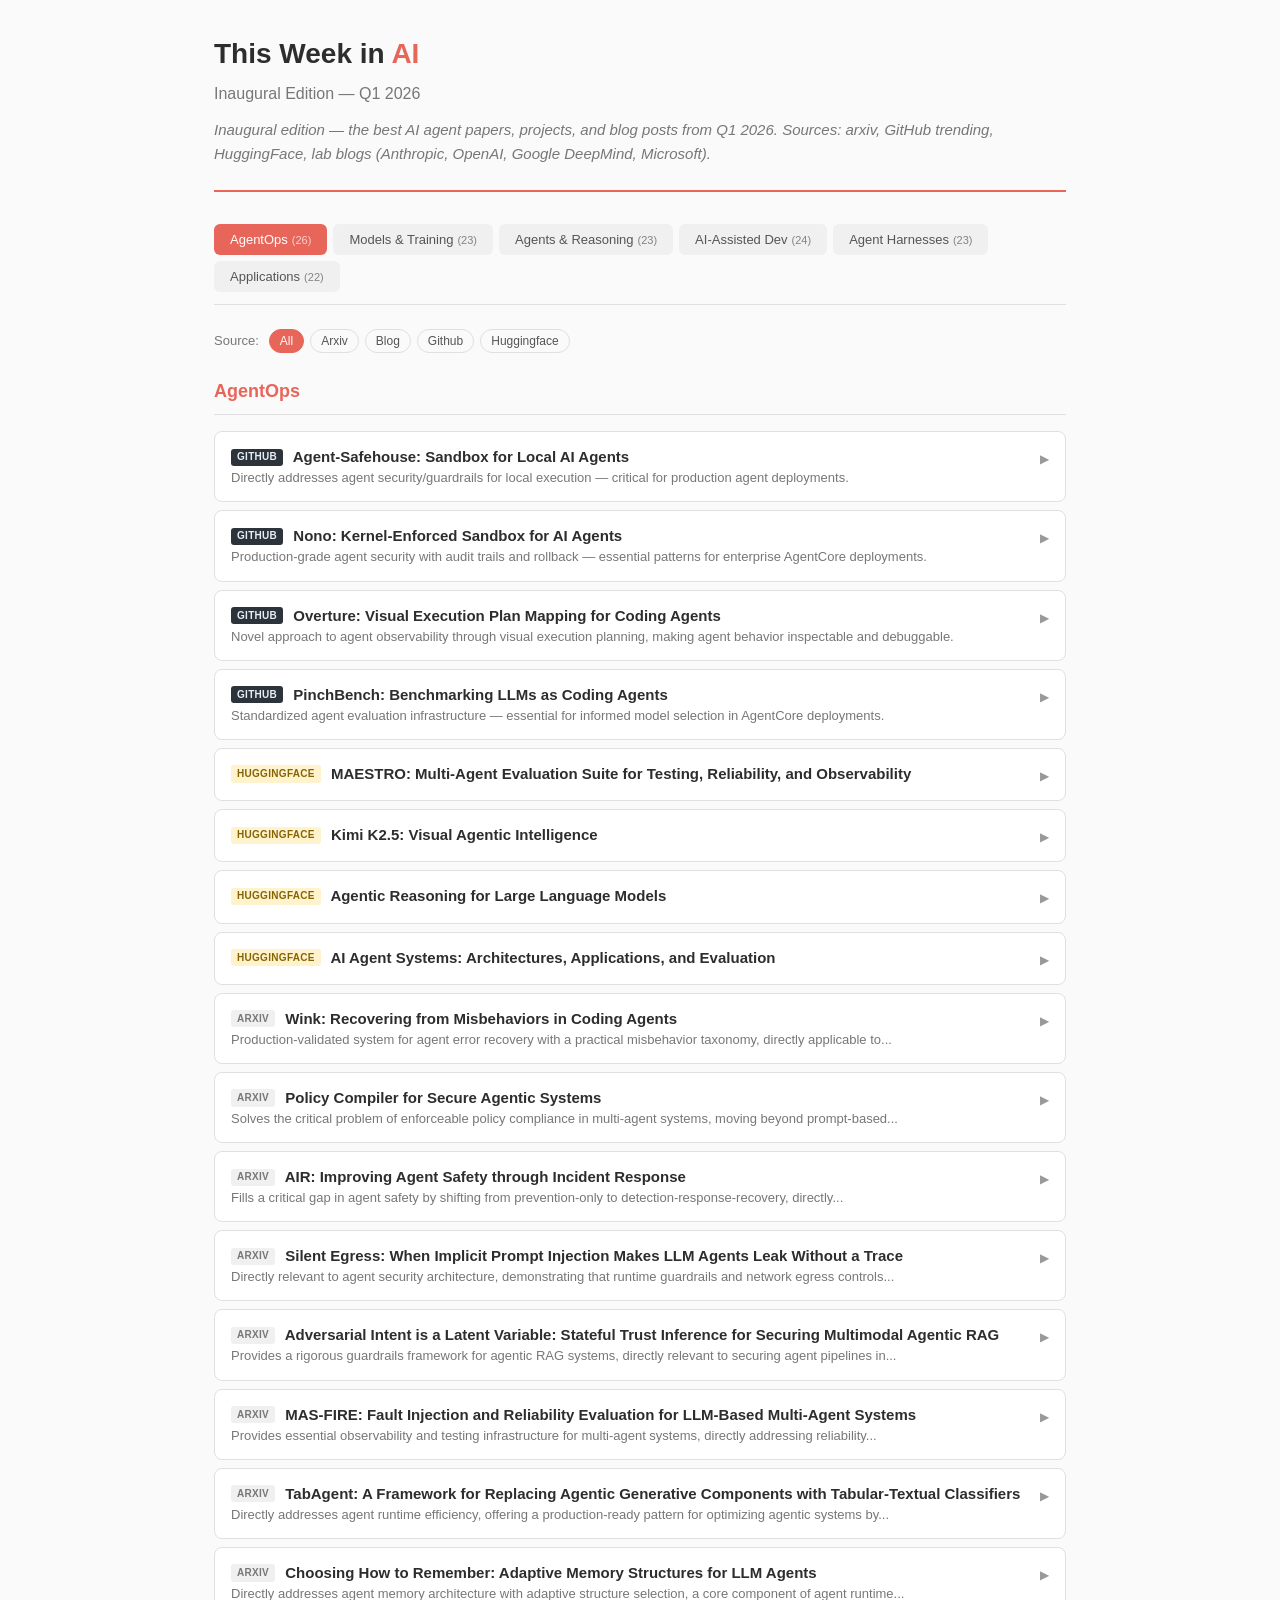
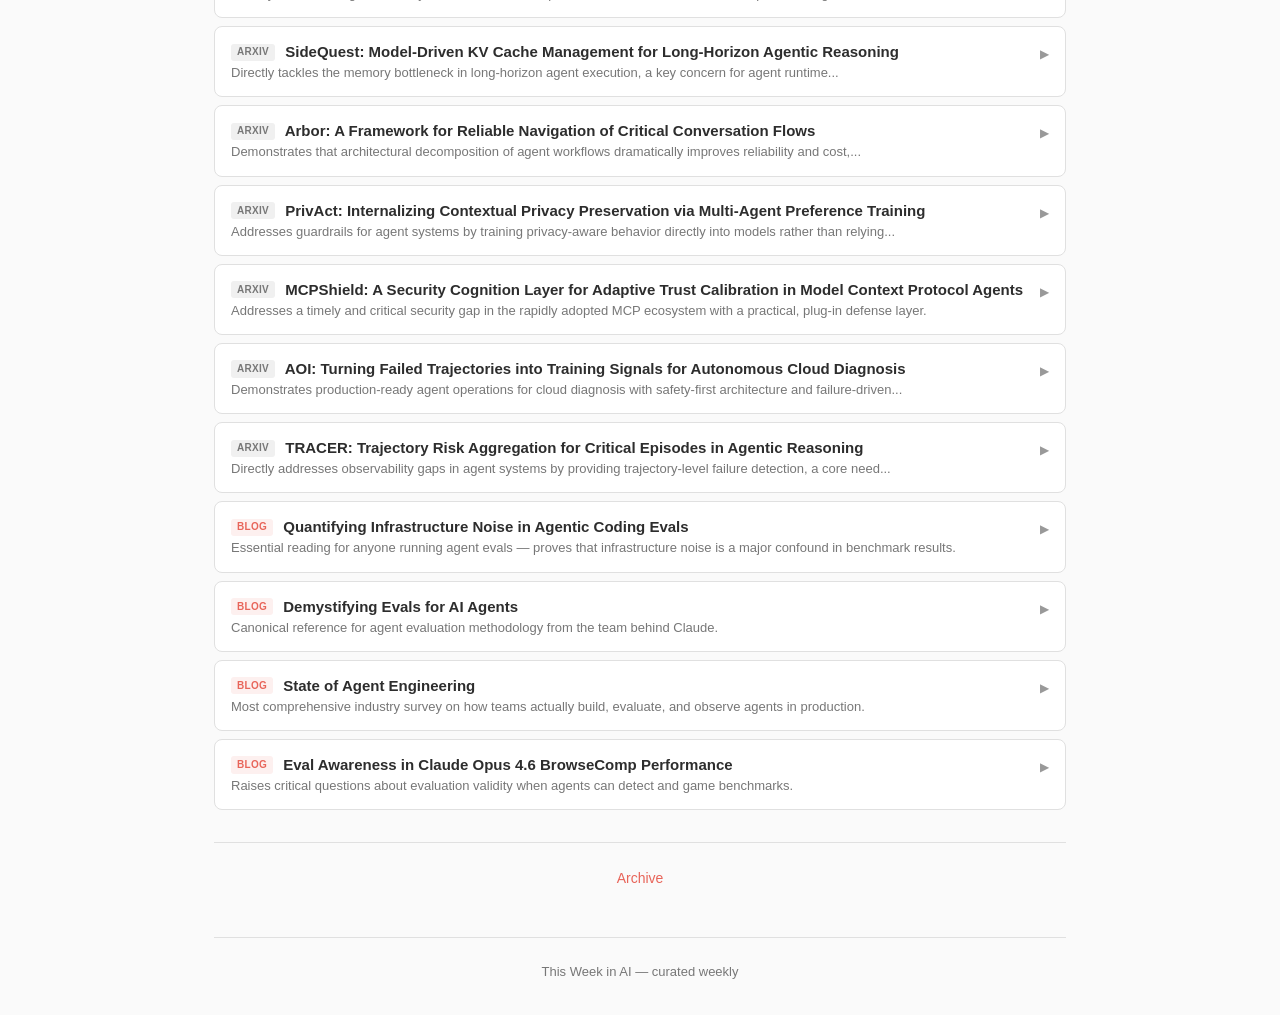
==== commit 9a838a7e: "Add 18 high-signal blog entries from Anthropic, OpenAI, DeepMind, Microsoft Blog entries per categor" ====
--- a/docs/index.html
+++ b/docs/index.html
@@ -12,7 +12,7 @@
   <h1>This Week in <span class="highlight">AI</span></h1>
   <div class="subtitle">Inaugural Edition — Q1 2026</div>
   
-  <div class="curator-notes">Inaugural edition — the best AI agent papers and projects from Q1 2026 (Jan 1 - Mar 8). Sources: arxiv, GitHub trending, HuggingFace, lab blogs.</div>
+  <div class="curator-notes">Inaugural edition — the best AI agent papers, projects, and blog posts from Q1 2026. Sources: arxiv, GitHub trending, HuggingFace, lab blogs (Anthropic, OpenAI, Google DeepMind, Microsoft).</div>
   
 </header>
 
@@ -20,37 +20,37 @@
   
   
   <button data-tab="agentops" class="active">
-    AgentOps<span class="count">(22)</span>
+    AgentOps<span class="count">(26)</span>
   </button>
   
   
   
   <button data-tab="models">
-    Models & Training<span class="count">(22)</span>
+    Models & Training<span class="count">(23)</span>
   </button>
   
   
   
   <button data-tab="agents">
-    Agents & Reasoning<span class="count">(22)</span>
+    Agents & Reasoning<span class="count">(23)</span>
   </button>
   
   
   
   <button data-tab="ai-dev">
-    AI-Assisted Dev<span class="count">(22)</span>
+    AI-Assisted Dev<span class="count">(24)</span>
   </button>
   
   
   
   <button data-tab="harnesses">
-    Agent Harnesses<span class="count">(22)</span>
+    Agent Harnesses<span class="count">(23)</span>
   </button>
   
   
   
   <button data-tab="applications">
-    Applications<span class="count">(20)</span>
+    Applications<span class="count">(22)</span>
   </button>
   
   
@@ -768,6 +768,142 @@
     </div>
   </div>
   
+  <div class="paper" data-source="blog">
+    <div class="paper-header" onclick="this.parentElement.classList.toggle('expanded')">
+      <div class="paper-title">
+        <h3>
+          <span class="source-badge source-blog">blog</span>
+          <a href="https://www.anthropic.com/engineering/infrastructure-noise" target="_blank" rel="noopener" onclick="event.stopPropagation()">Quantifying Infrastructure Noise in Agentic Coding Evals</a>
+        </h3>
+        <div class="importance-preview">Essential reading for anyone running agent evals — proves that infrastructure noise is a major confound in benchmark results.</div>
+      </div>
+      <div class="expand-icon">&#9654;</div>
+    </div>
+    <div class="paper-details">
+      <div class="meta">Anthropic</div>
+      <div class="summary">Anthropic quantifies how infrastructure variability — network latency, API rate limits, tool execution jitter — introduces noise into agent evaluation benchmarks. Shows that up to 15% of score variance in coding evals is attributable to infra rather than model capability, and proposes statistical methods to control for it.</div>
+      
+      <div class="importance">Essential reading for anyone running agent evals — proves that infrastructure noise is a major confound in benchmark results.</div>
+      
+      
+      <div class="tags">
+        
+        <span>#evaluation</span>
+        
+        <span>#benchmarks</span>
+        
+        <span>#infrastructure</span>
+        
+        <span>#anthropic</span>
+        
+      </div>
+      
+      <a class="arxiv-link" href="https://www.anthropic.com/engineering/infrastructure-noise" target="_blank" rel="noopener">View source &rarr;</a>
+    </div>
+  </div>
+  
+  <div class="paper" data-source="blog">
+    <div class="paper-header" onclick="this.parentElement.classList.toggle('expanded')">
+      <div class="paper-title">
+        <h3>
+          <span class="source-badge source-blog">blog</span>
+          <a href="https://www.anthropic.com/engineering/demystifying-evals-for-ai-agents" target="_blank" rel="noopener" onclick="event.stopPropagation()">Demystifying Evals for AI Agents</a>
+        </h3>
+        <div class="importance-preview">Canonical reference for agent evaluation methodology from the team behind Claude.</div>
+      </div>
+      <div class="expand-icon">&#9654;</div>
+    </div>
+    <div class="paper-details">
+      <div class="meta">Anthropic</div>
+      <div class="summary">Practical guide from Anthropic on building evaluation suites for AI agents. Covers the unique challenges of evaluating multi-step, tool-using agents versus static LLM benchmarks. Introduces frameworks for measuring trajectory quality, tool selection accuracy, and task completion reliability.</div>
+      
+      <div class="importance">Canonical reference for agent evaluation methodology from the team behind Claude.</div>
+      
+      
+      <div class="tags">
+        
+        <span>#evaluation</span>
+        
+        <span>#methodology</span>
+        
+        <span>#anthropic</span>
+        
+        <span>#best-practices</span>
+        
+      </div>
+      
+      <a class="arxiv-link" href="https://www.anthropic.com/engineering/demystifying-evals-for-ai-agents" target="_blank" rel="noopener">View source &rarr;</a>
+    </div>
+  </div>
+  
+  <div class="paper" data-source="blog">
+    <div class="paper-header" onclick="this.parentElement.classList.toggle('expanded')">
+      <div class="paper-title">
+        <h3>
+          <span class="source-badge source-blog">blog</span>
+          <a href="https://www.langchain.com/state-of-agent-engineering" target="_blank" rel="noopener" onclick="event.stopPropagation()">State of Agent Engineering</a>
+        </h3>
+        <div class="importance-preview">Most comprehensive industry survey on how teams actually build, evaluate, and observe agents in production.</div>
+      </div>
+      <div class="expand-icon">&#9654;</div>
+    </div>
+    <div class="paper-details">
+      <div class="meta">LangChain</div>
+      <div class="summary">LangChain survey of agent engineering practices across the industry. Key finding: 89% of organizations have implemented agent observability, outpacing evals adoption (52%). 62% have detailed tracing for inspecting individual agent steps and tool calls. Reports on framework adoption, evaluation practices, and deployment patterns.</div>
+      
+      <div class="importance">Most comprehensive industry survey on how teams actually build, evaluate, and observe agents in production.</div>
+      
+      
+      <div class="tags">
+        
+        <span>#survey</span>
+        
+        <span>#observability</span>
+        
+        <span>#industry</span>
+        
+        <span>#langchain</span>
+        
+      </div>
+      
+      <a class="arxiv-link" href="https://www.langchain.com/state-of-agent-engineering" target="_blank" rel="noopener">View source &rarr;</a>
+    </div>
+  </div>
+  
+  <div class="paper" data-source="blog">
+    <div class="paper-header" onclick="this.parentElement.classList.toggle('expanded')">
+      <div class="paper-title">
+        <h3>
+          <span class="source-badge source-blog">blog</span>
+          <a href="https://www.anthropic.com/engineering/eval-awareness-browsecomp" target="_blank" rel="noopener" onclick="event.stopPropagation()">Eval Awareness in Claude Opus 4.6 BrowseComp Performance</a>
+        </h3>
+        <div class="importance-preview">Raises critical questions about evaluation validity when agents can detect and game benchmarks.</div>
+      </div>
+      <div class="expand-icon">&#9654;</div>
+    </div>
+    <div class="paper-details">
+      <div class="meta">Anthropic</div>
+      <div class="summary">Anthropic investigates whether Claude Opus 4.6 exhibits eval awareness — the ability to detect when it is being evaluated and adjust behavior accordingly. Examines BrowseComp benchmark performance and discusses implications for evaluation integrity and agent trustworthiness.</div>
+      
+      <div class="importance">Raises critical questions about evaluation validity when agents can detect and game benchmarks.</div>
+      
+      
+      <div class="tags">
+        
+        <span>#eval-awareness</span>
+        
+        <span>#benchmarks</span>
+        
+        <span>#trust</span>
+        
+        <span>#anthropic</span>
+        
+      </div>
+      
+      <a class="arxiv-link" href="https://www.anthropic.com/engineering/eval-awareness-browsecomp" target="_blank" rel="noopener">View source &rarr;</a>
+    </div>
+  </div>
+  
 </section>
 
 
@@ -776,40 +912,6 @@
 <section class="category" id="models">
   <h2>Models & Training</h2>
   
-  <div class="paper" data-source="blog">
-    <div class="paper-header" onclick="this.parentElement.classList.toggle('expanded')">
-      <div class="paper-title">
-        <h3>
-          <span class="source-badge source-blog">blog</span>
-          <a href="https://openai.com/index/introducing-o3-and-o4-mini/" target="_blank" rel="noopener" onclick="event.stopPropagation()">OpenAI o3/o4-mini: Full Tool Access Reasoning Models</a>
-        </h3>
-        <div class="importance-preview">Reasoning models with native tool use represent a paradigm shift for agent architectures.</div>
-      </div>
-      <div class="expand-icon">&#9654;</div>
-    </div>
-    <div class="paper-details">
-      <div class="meta">OpenAI</div>
-      <div class="summary">OpenAI o3 and o4-mini models have full access to tools within ChatGPT and custom tools via function calling in the API. Trained to reason about how to solve problems, choosing when and how to use tools. Represents the convergence of reasoning and tool-use capabilities.</div>
-      
-      <div class="importance">Reasoning models with native tool use represent a paradigm shift for agent architectures.</div>
-      
-      
-      <div class="tags">
-        
-        <span>#reasoning</span>
-        
-        <span>#tool-use</span>
-        
-        <span>#openai</span>
-        
-        <span>#o3</span>
-        
-      </div>
-      
-      <a class="arxiv-link" href="https://openai.com/index/introducing-o3-and-o4-mini/" target="_blank" rel="noopener">View source &rarr;</a>
-    </div>
-  </div>
-  
   <div class="paper" data-source="huggingface">
     <div class="paper-header" onclick="this.parentElement.classList.toggle('expanded')">
       <div class="paper-title">
@@ -1473,6 +1575,74 @@
       </div>
       
       <a class="arxiv-link" href="https://arxiv.org/abs/2602.20739v1" target="_blank" rel="noopener">View source &rarr;</a>
+    </div>
+  </div>
+  
+  <div class="paper" data-source="blog">
+    <div class="paper-header" onclick="this.parentElement.classList.toggle('expanded')">
+      <div class="paper-title">
+        <h3>
+          <span class="source-badge source-blog">blog</span>
+          <a href="https://openai.com/index/introducing-gpt-5-3-codex/" target="_blank" rel="noopener" onclick="event.stopPropagation()">Introducing GPT-5.3-Codex</a>
+        </h3>
+        <div class="importance-preview">Sets the new frontier for agentic coding models with interactive mid-task steering.</div>
+      </div>
+      <div class="expand-icon">&#9654;</div>
+    </div>
+    <div class="paper-details">
+      <div class="meta">OpenAI</div>
+      <div class="summary">OpenAI introduces GPT-5.3-Codex, described as the most capable agentic coding model to date. Combines frontier coding performance with reasoning and professional knowledge, 25% faster than predecessor. Supports interactive steering during long-running tasks involving research, tool use, and complex execution.</div>
+      
+      <div class="importance">Sets the new frontier for agentic coding models with interactive mid-task steering.</div>
+      
+      
+      <div class="tags">
+        
+        <span>#openai</span>
+        
+        <span>#codex</span>
+        
+        <span>#coding-model</span>
+        
+        <span>#agentic</span>
+        
+      </div>
+      
+      <a class="arxiv-link" href="https://openai.com/index/introducing-gpt-5-3-codex/" target="_blank" rel="noopener">View source &rarr;</a>
+    </div>
+  </div>
+  
+  <div class="paper" data-source="blog">
+    <div class="paper-header" onclick="this.parentElement.classList.toggle('expanded')">
+      <div class="paper-title">
+        <h3>
+          <span class="source-badge source-blog">blog</span>
+          <a href="https://deepmind.google/blog/accelerating-mathematical-and-scientific-discovery-with-gemini-deep-think/" target="_blank" rel="noopener" onclick="event.stopPropagation()">Gemini Deep Think: Redefining Scientific Research</a>
+        </h3>
+        <div class="importance-preview">Demonstrates that inference-time compute scaling is the key lever for frontier reasoning capabilities.</div>
+      </div>
+      <div class="expand-icon">&#9654;</div>
+    </div>
+    <div class="paper-details">
+      <div class="meta">Google DeepMind</div>
+      <div class="summary">DeepMind details how inference-time scaling in Gemini Deep Think reduced compute for IMO-level problems by 100x compared to 2025. The system uses extended deliberation loops — reasoning longer before committing to solutions — achieving breakthroughs in mathematical and scientific discovery.</div>
+      
+      <div class="importance">Demonstrates that inference-time compute scaling is the key lever for frontier reasoning capabilities.</div>
+      
+      
+      <div class="tags">
+        
+        <span>#deepmind</span>
+        
+        <span>#reasoning</span>
+        
+        <span>#inference-scaling</span>
+        
+        <span>#gemini</span>
+        
+      </div>
+      
+      <a class="arxiv-link" href="https://deepmind.google/blog/accelerating-mathematical-and-scientific-discovery-with-gemini-deep-think/" target="_blank" rel="noopener">View source &rarr;</a>
     </div>
   </div>
   
@@ -1518,40 +1688,6 @@
     </div>
   </div>
   
-  <div class="paper" data-source="blog">
-    <div class="paper-header" onclick="this.parentElement.classList.toggle('expanded')">
-      <div class="paper-title">
-        <h3>
-          <span class="source-badge source-blog">blog</span>
-          <a href="https://www.marktechpost.com/2026/03/13/google-deepmind-introduces-aletheia-the-ai-agent-moving-from-math-competitions-to-fully-autonomous-professional-research-discoveries/" target="_blank" rel="noopener" onclick="event.stopPropagation()">Google DeepMind Aletheia: Autonomous Research Agent</a>
-        </h3>
-        <div class="importance-preview">Demonstrates the generator-verifier-reviser pattern at scale, with practical implications for agent architecture design.</div>
-      </div>
-      <div class="expand-icon">&#9654;</div>
-    </div>
-    <div class="paper-details">
-      <div class="meta">Google DeepMind</div>
-      <div class="summary">DeepMind introduced Aletheia, an AI agent using a three-part agentic harness: Generator (proposes solutions), Verifier (checks for flaws), Reviser (corrects errors). Uses heavy tool use including search and web browsing. Inference-time scaling reduced compute needed for IMO-level problems by 100x.</div>
-      
-      <div class="importance">Demonstrates the generator-verifier-reviser pattern at scale, with practical implications for agent architecture design.</div>
-      
-      
-      <div class="tags">
-        
-        <span>#research-agent</span>
-        
-        <span>#verification</span>
-        
-        <span>#deepmind</span>
-        
-        <span>#reasoning</span>
-        
-      </div>
-      
-      <a class="arxiv-link" href="https://www.marktechpost.com/2026/03/13/google-deepmind-introduces-aletheia-the-ai-agent-moving-from-math-competitions-to-fully-autonomous-professional-research-discoveries/" target="_blank" rel="noopener">View source &rarr;</a>
-    </div>
-  </div>
-  
   <div class="paper" data-source="huggingface">
     <div class="paper-header" onclick="this.parentElement.classList.toggle('expanded')">
       <div class="paper-title">
@@ -2141,6 +2277,74 @@
       </div>
       
       <a class="arxiv-link" href="https://arxiv.org/abs/2602.12735v1" target="_blank" rel="noopener">View source &rarr;</a>
+    </div>
+  </div>
+  
+  <div class="paper" data-source="blog">
+    <div class="paper-header" onclick="this.parentElement.classList.toggle('expanded')">
+      <div class="paper-title">
+        <h3>
+          <span class="source-badge source-blog">blog</span>
+          <a href="https://www.marktechpost.com/2026/02/15/google-deepmind-proposes-new-framework-for-intelligent-ai-delegation-to-secure-the-emerging-agentic-web-for-future-economies/" target="_blank" rel="noopener" onclick="event.stopPropagation()">Google DeepMind: Intelligent AI Delegation for the Agentic Web</a>
+        </h3>
+        <div class="importance-preview">Foundational framework for multi-agent trust and delegation — directly relevant to production agent orchestration.</div>
+      </div>
+      <div class="expand-icon">&#9654;</div>
+    </div>
+    <div class="paper-details">
+      <div class="meta">Google DeepMind</div>
+      <div class="summary">DeepMind proposes that for the agentic web to scale, agents must adopt human-like organizational principles: authority, responsibility, and accountability. Introduces Delegation Capability Tokens (DCTs) using cryptographic caveats to enforce the principle of least privilege in multi-agent systems.</div>
+      
+      <div class="importance">Foundational framework for multi-agent trust and delegation — directly relevant to production agent orchestration.</div>
+      
+      
+      <div class="tags">
+        
+        <span>#delegation</span>
+        
+        <span>#trust</span>
+        
+        <span>#multi-agent</span>
+        
+        <span>#deepmind</span>
+        
+      </div>
+      
+      <a class="arxiv-link" href="https://www.marktechpost.com/2026/02/15/google-deepmind-proposes-new-framework-for-intelligent-ai-delegation-to-secure-the-emerging-agentic-web-for-future-economies/" target="_blank" rel="noopener">View source &rarr;</a>
+    </div>
+  </div>
+  
+  <div class="paper" data-source="blog">
+    <div class="paper-header" onclick="this.parentElement.classList.toggle('expanded')">
+      <div class="paper-title">
+        <h3>
+          <span class="source-badge source-blog">blog</span>
+          <a href="https://deepmind.google/blog/sima-2-an-agent-that-plays-reasons-and-learns-with-you-in-virtual-3d-worlds/" target="_blank" rel="noopener" onclick="event.stopPropagation()">SIMA 2: A Gemini-Powered AI Agent for 3D Virtual Worlds</a>
+        </h3>
+        <div class="importance-preview">Shows the path from instruction-following to autonomous reasoning agents in rich environments.</div>
+      </div>
+      <div class="expand-icon">&#9654;</div>
+    </div>
+    <div class="paper-details">
+      <div class="meta">Google DeepMind</div>
+      <div class="summary">DeepMind evolved SIMA from instruction-follower to interactive companion by integrating Gemini model capabilities. SIMA 2 reasons, plans, and learns within 3D environments, demonstrating the progression from reactive agents to proactive reasoning agents in complex environments.</div>
+      
+      <div class="importance">Shows the path from instruction-following to autonomous reasoning agents in rich environments.</div>
+      
+      
+      <div class="tags">
+        
+        <span>#embodied-agent</span>
+        
+        <span>#reasoning</span>
+        
+        <span>#gemini</span>
+        
+        <span>#deepmind</span>
+        
+      </div>
+      
+      <a class="arxiv-link" href="https://deepmind.google/blog/sima-2-an-agent-that-plays-reasons-and-learns-with-you-in-virtual-3d-worlds/" target="_blank" rel="noopener">View source &rarr;</a>
     </div>
   </div>
   
@@ -2152,40 +2356,6 @@
 <section class="category" id="ai-dev">
   <h2>AI-Assisted Dev</h2>
   
-  <div class="paper" data-source="blog">
-    <div class="paper-header" onclick="this.parentElement.classList.toggle('expanded')">
-      <div class="paper-title">
-        <h3>
-          <span class="source-badge source-blog">blog</span>
-          <a href="https://developers.openai.com/codex/changelog/" target="_blank" rel="noopener" onclick="event.stopPropagation()">OpenAI Codex: Agent Threads and Parallel Execution</a>
-        </h3>
-        <div class="importance-preview">Sets the bar for coding agent UX with parallel thread execution and integrated web search.</div>
-      </div>
-      <div class="expand-icon">&#9654;</div>
-    </div>
-    <div class="paper-details">
-      <div class="meta">OpenAI</div>
-      <div class="summary">OpenAI's Codex app for macOS provides a desktop interface for running agent threads in parallel, collaborating on long-running tasks with project sidebar, thread list, and review pane. Added web search for local tasks in CLI and IDE Extension.</div>
-      
-      <div class="importance">Sets the bar for coding agent UX with parallel thread execution and integrated web search.</div>
-      
-      
-      <div class="tags">
-        
-        <span>#codex</span>
-        
-        <span>#coding-agent</span>
-        
-        <span>#parallel-execution</span>
-        
-        <span>#openai</span>
-        
-      </div>
-      
-      <a class="arxiv-link" href="https://developers.openai.com/codex/changelog/" target="_blank" rel="noopener">View source &rarr;</a>
-    </div>
-  </div>
-  
   <div class="paper" data-source="huggingface">
     <div class="paper-header" onclick="this.parentElement.classList.toggle('expanded')">
       <div class="paper-title">
@@ -2805,6 +2975,108 @@
       </div>
       
       <a class="arxiv-link" href="https://arxiv.org/abs/2602.14690v1" target="_blank" rel="noopener">View source &rarr;</a>
+    </div>
+  </div>
+  
+  <div class="paper" data-source="blog">
+    <div class="paper-header" onclick="this.parentElement.classList.toggle('expanded')">
+      <div class="paper-title">
+        <h3>
+          <span class="source-badge source-blog">blog</span>
+          <a href="https://www.anthropic.com/engineering/building-c-compiler" target="_blank" rel="noopener" onclick="event.stopPropagation()">Building a C Compiler with a Team of Parallel Claudes</a>
+        </h3>
+        <div class="importance-preview">Practical demonstration of parallel coding agent orchestration on a non-trivial systems task.</div>
+      </div>
+      <div class="expand-icon">&#9654;</div>
+    </div>
+    <div class="paper-details">
+      <div class="meta">Anthropic</div>
+      <div class="summary">Anthropic demonstrates building a full C compiler using multiple Claude instances working in parallel. Details the orchestration patterns, task decomposition strategies, and coordination challenges when running parallel coding agents on a complex systems programming task.</div>
+      
+      <div class="importance">Practical demonstration of parallel coding agent orchestration on a non-trivial systems task.</div>
+      
+      
+      <div class="tags">
+        
+        <span>#parallel-agents</span>
+        
+        <span>#coding</span>
+        
+        <span>#orchestration</span>
+        
+        <span>#anthropic</span>
+        
+      </div>
+      
+      <a class="arxiv-link" href="https://www.anthropic.com/engineering/building-c-compiler" target="_blank" rel="noopener">View source &rarr;</a>
+    </div>
+  </div>
+  
+  <div class="paper" data-source="blog">
+    <div class="paper-header" onclick="this.parentElement.classList.toggle('expanded')">
+      <div class="paper-title">
+        <h3>
+          <span class="source-badge source-blog">blog</span>
+          <a href="https://openai.com/index/harness-engineering/" target="_blank" rel="noopener" onclick="event.stopPropagation()">Harness Engineering: Leveraging Codex in an Agent-First World</a>
+        </h3>
+        <div class="importance-preview">Defines a new engineering discipline around agent harness design — required reading for coding agent builders.</div>
+      </div>
+      <div class="expand-icon">&#9654;</div>
+    </div>
+    <div class="paper-details">
+      <div class="meta">OpenAI</div>
+      <div class="summary">OpenAI introduces the concept of harness engineering — the discipline of designing the scaffolding, prompts, tool definitions, and orchestration patterns that make coding agents effective. Covers practical patterns for structuring agent workflows and managing context across long-running coding tasks.</div>
+      
+      <div class="importance">Defines a new engineering discipline around agent harness design — required reading for coding agent builders.</div>
+      
+      
+      <div class="tags">
+        
+        <span>#harness-engineering</span>
+        
+        <span>#coding-agents</span>
+        
+        <span>#openai</span>
+        
+        <span>#patterns</span>
+        
+      </div>
+      
+      <a class="arxiv-link" href="https://openai.com/index/harness-engineering/" target="_blank" rel="noopener">View source &rarr;</a>
+    </div>
+  </div>
+  
+  <div class="paper" data-source="blog">
+    <div class="paper-header" onclick="this.parentElement.classList.toggle('expanded')">
+      <div class="paper-title">
+        <h3>
+          <span class="source-badge source-blog">blog</span>
+          <a href="https://openai.com/index/unrolling-the-codex-agent-loop/" target="_blank" rel="noopener" onclick="event.stopPropagation()">Unrolling the Codex Agent Loop</a>
+        </h3>
+        <div class="importance-preview">Rare deep dive into production coding agent internals from a frontier lab.</div>
+      </div>
+      <div class="expand-icon">&#9654;</div>
+    </div>
+    <div class="paper-details">
+      <div class="meta">OpenAI</div>
+      <div class="summary">OpenAI provides a detailed technical walkthrough of the Codex agent loop internals — how the agent decides what to do next, when to use tools, how it manages context, and how it recovers from errors. Includes architecture diagrams and performance analysis.</div>
+      
+      <div class="importance">Rare deep dive into production coding agent internals from a frontier lab.</div>
+      
+      
+      <div class="tags">
+        
+        <span>#codex</span>
+        
+        <span>#agent-loop</span>
+        
+        <span>#architecture</span>
+        
+        <span>#openai</span>
+        
+      </div>
+      
+      <a class="arxiv-link" href="https://openai.com/index/unrolling-the-codex-agent-loop/" target="_blank" rel="noopener">View source &rarr;</a>
     </div>
   </div>
   
@@ -3014,40 +3286,6 @@
     </div>
   </div>
   
-  <div class="paper" data-source="blog">
-    <div class="paper-header" onclick="this.parentElement.classList.toggle('expanded')">
-      <div class="paper-title">
-        <h3>
-          <span class="source-badge source-blog">blog</span>
-          <a href="https://devblogs.microsoft.com/foundry/introducing-microsoft-agent-framework-the-open-source-engine-for-agentic-ai-apps/" target="_blank" rel="noopener" onclick="event.stopPropagation()">Introducing Microsoft Agent Framework</a>
-        </h3>
-        <div class="importance-preview">Major consolidation of the Microsoft agent ecosystem into a single production framework, setting enterprise standards.</div>
-      </div>
-      <div class="expand-icon">&#9654;</div>
-    </div>
-    <div class="paper-details">
-      <div class="meta">Microsoft</div>
-      <div class="summary">Microsoft Agent Framework converges AutoGen and Semantic Kernel into a unified, commercial-grade SDK for multi-agent orchestration. Now in public preview, targeting 1.0 GA by end of Q1 2026 with stable APIs, production-grade support, and enterprise readiness certification.</div>
-      
-      <div class="importance">Major consolidation of the Microsoft agent ecosystem into a single production framework, setting enterprise standards.</div>
-      
-      
-      <div class="tags">
-        
-        <span>#microsoft</span>
-        
-        <span>#autogen</span>
-        
-        <span>#semantic-kernel</span>
-        
-        <span>#enterprise</span>
-        
-      </div>
-      
-      <a class="arxiv-link" href="https://devblogs.microsoft.com/foundry/introducing-microsoft-agent-framework-the-open-source-engine-for-agentic-ai-apps/" target="_blank" rel="noopener">View source &rarr;</a>
-    </div>
-  </div>
-  
   <div class="paper" data-source="huggingface">
     <div class="paper-header" onclick="this.parentElement.classList.toggle('expanded')">
       <div class="paper-title">
@@ -3539,6 +3777,74 @@
       </div>
       
       <a class="arxiv-link" href="https://arxiv.org/abs/2602.12430v3" target="_blank" rel="noopener">View source &rarr;</a>
+    </div>
+  </div>
+  
+  <div class="paper" data-source="blog">
+    <div class="paper-header" onclick="this.parentElement.classList.toggle('expanded')">
+      <div class="paper-title">
+        <h3>
+          <span class="source-badge source-blog">blog</span>
+          <a href="https://devblogs.microsoft.com/semantic-kernel/migrate-your-semantic-kernel-and-autogen-projects-to-microsoft-agent-framework-release-candidate/" target="_blank" rel="noopener" onclick="event.stopPropagation()">Microsoft Agent Framework Reaches Release Candidate</a>
+        </h3>
+        <div class="importance-preview">The enterprise agent framework consolidation — signals where Microsoft is betting for production agent infrastructure.</div>
+      </div>
+      <div class="expand-icon">&#9654;</div>
+    </div>
+    <div class="paper-details">
+      <div class="meta">Microsoft</div>
+      <div class="summary">Microsoft Agent Framework hits RC for .NET and Python, converging AutoGen and Semantic Kernel into one unified framework. API surface is now stable with all 1.0 features complete. Includes agent creation, function tools, graph-based workflows, multi-provider support, and interoperability standards.</div>
+      
+      <div class="importance">The enterprise agent framework consolidation — signals where Microsoft is betting for production agent infrastructure.</div>
+      
+      
+      <div class="tags">
+        
+        <span>#microsoft</span>
+        
+        <span>#agent-framework</span>
+        
+        <span>#enterprise</span>
+        
+        <span>#release-candidate</span>
+        
+      </div>
+      
+      <a class="arxiv-link" href="https://devblogs.microsoft.com/semantic-kernel/migrate-your-semantic-kernel-and-autogen-projects-to-microsoft-agent-framework-release-candidate/" target="_blank" rel="noopener">View source &rarr;</a>
+    </div>
+  </div>
+  
+  <div class="paper" data-source="blog">
+    <div class="paper-header" onclick="this.parentElement.classList.toggle('expanded')">
+      <div class="paper-title">
+        <h3>
+          <span class="source-badge source-blog">blog</span>
+          <a href="https://blog.google/innovation-and-ai/models-and-research/google-deepmind/gemini-computer-use-model/" target="_blank" rel="noopener" onclick="event.stopPropagation()">Gemini 2.5 Computer Use Model</a>
+        </h3>
+        <div class="importance-preview">Direct competitor to Anthropic computer use — signals computer-use agents becoming a standard capability.</div>
+      </div>
+      <div class="expand-icon">&#9654;</div>
+    </div>
+    <div class="paper-details">
+      <div class="meta">Google</div>
+      <div class="summary">Google introduces a Gemini model specifically optimized for computer use — interacting with GUIs, navigating applications, and completing multi-step desktop tasks. Represents the convergence of vision, reasoning, and action capabilities in a single model purpose-built for agent interaction patterns.</div>
+      
+      <div class="importance">Direct competitor to Anthropic computer use — signals computer-use agents becoming a standard capability.</div>
+      
+      
+      <div class="tags">
+        
+        <span>#computer-use</span>
+        
+        <span>#gui-agent</span>
+        
+        <span>#gemini</span>
+        
+        <span>#google</span>
+        
+      </div>
+      
+      <a class="arxiv-link" href="https://blog.google/innovation-and-ai/models-and-research/google-deepmind/gemini-computer-use-model/" target="_blank" rel="noopener">View source &rarr;</a>
     </div>
   </div>
   
@@ -4217,6 +4523,74 @@
       </div>
       
       <a class="arxiv-link" href="https://arxiv.org/abs/2603.02081v1" target="_blank" rel="noopener">View source &rarr;</a>
+    </div>
+  </div>
+  
+  <div class="paper" data-source="blog">
+    <div class="paper-header" onclick="this.parentElement.classList.toggle('expanded')">
+      <div class="paper-title">
+        <h3>
+          <span class="source-badge source-blog">blog</span>
+          <a href="https://blog.google/innovation-and-ai/technology/developers-tools/deep-research-agent-gemini-api/" target="_blank" rel="noopener" onclick="event.stopPropagation()">Build with Gemini Deep Research</a>
+        </h3>
+        <div class="importance-preview">Makes deep research agent capabilities accessible to all developers via API.</div>
+      </div>
+      <div class="expand-icon">&#9654;</div>
+    </div>
+    <div class="paper-details">
+      <div class="meta">Google</div>
+      <div class="summary">Google opens the Gemini Deep Research API for developers to build research agents. The API provides multi-step research workflows, source synthesis, and structured output generation. Demonstrates how research agents can autonomously gather, analyze, and synthesize information across multiple sources.</div>
+      
+      <div class="importance">Makes deep research agent capabilities accessible to all developers via API.</div>
+      
+      
+      <div class="tags">
+        
+        <span>#deep-research</span>
+        
+        <span>#api</span>
+        
+        <span>#gemini</span>
+        
+        <span>#google</span>
+        
+      </div>
+      
+      <a class="arxiv-link" href="https://blog.google/innovation-and-ai/technology/developers-tools/deep-research-agent-gemini-api/" target="_blank" rel="noopener">View source &rarr;</a>
+    </div>
+  </div>
+  
+  <div class="paper" data-source="blog">
+    <div class="paper-header" onclick="this.parentElement.classList.toggle('expanded')">
+      <div class="paper-title">
+        <h3>
+          <span class="source-badge source-blog">blog</span>
+          <a href="https://red.anthropic.com/2026/exploit/" target="_blank" rel="noopener" onclick="event.stopPropagation()">Reverse Engineering Claude CVE-2026-2796 Exploit</a>
+        </h3>
+        <div class="importance-preview">Demonstrates frontier agent capability in security research — both the potential and the risks.</div>
+      </div>
+      <div class="expand-icon">&#9654;</div>
+    </div>
+    <div class="paper-details">
+      <div class="meta">Anthropic Red Team</div>
+      <div class="summary">Anthropic details how Claude wrote an exploit for a vulnerability it discovered in Firefox, part of a collaboration with Mozilla where Claude Opus 4.6 found 22 vulnerabilities over two weeks. Deep technical walkthrough of autonomous vulnerability discovery and exploit generation.</div>
+      
+      <div class="importance">Demonstrates frontier agent capability in security research — both the potential and the risks.</div>
+      
+      
+      <div class="tags">
+        
+        <span>#security</span>
+        
+        <span>#vulnerability-discovery</span>
+        
+        <span>#anthropic</span>
+        
+        <span>#exploit</span>
+        
+      </div>
+      
+      <a class="arxiv-link" href="https://red.anthropic.com/2026/exploit/" target="_blank" rel="noopener">View source &rarr;</a>
     </div>
   </div>
   
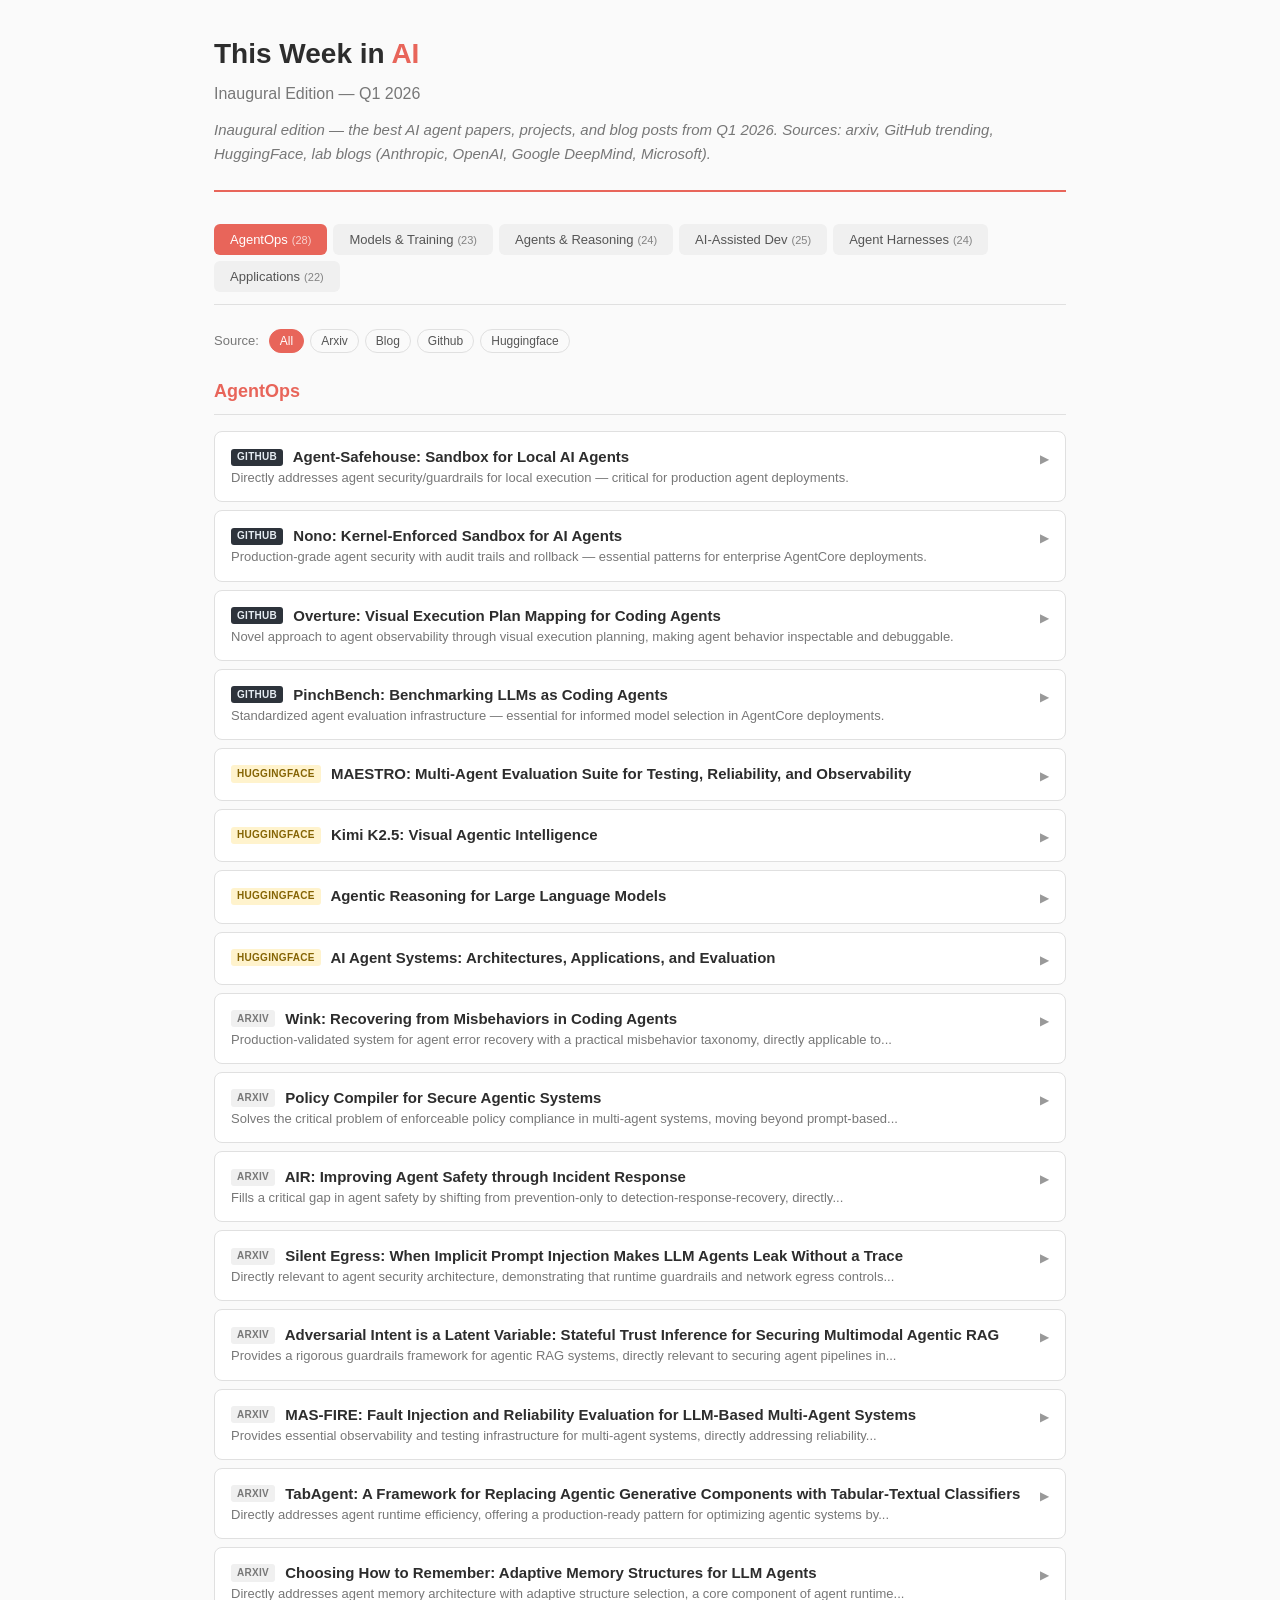
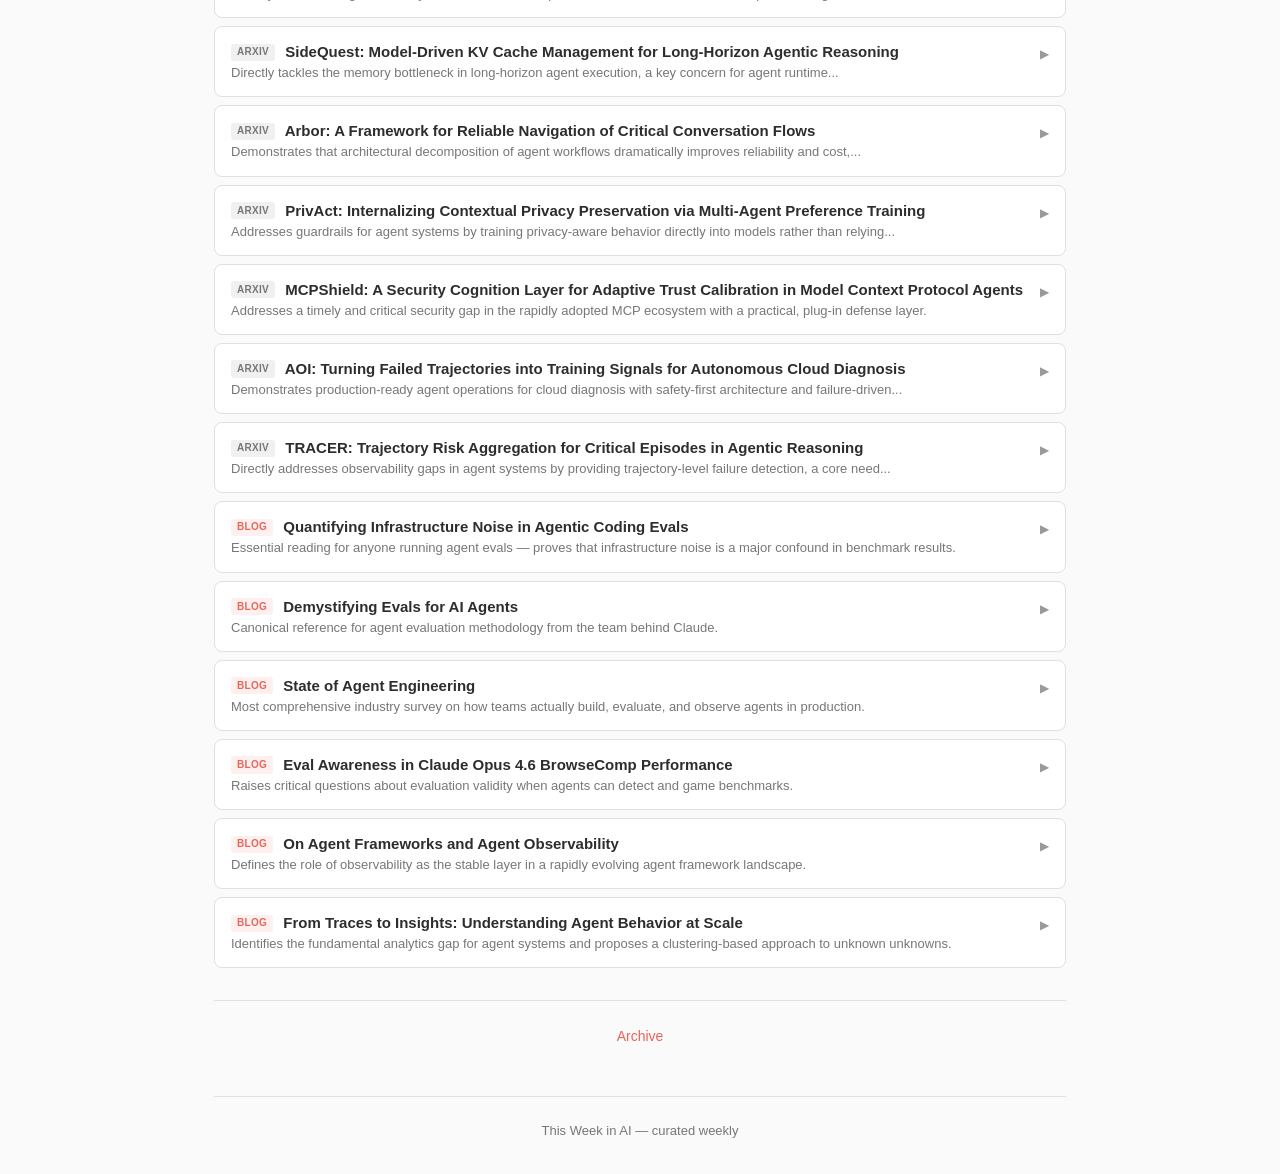
==== commit 318dfe17: "Add LangChain blog entries, show publish dates on cards Added 5 LangChain posts: - On Agent Framewor" ====
--- a/docs/index.html
+++ b/docs/index.html
@@ -20,7 +20,7 @@
   
   
   <button data-tab="agentops" class="active">
-    AgentOps<span class="count">(26)</span>
+    AgentOps<span class="count">(28)</span>
   </button>
   
   
@@ -32,19 +32,19 @@
   
   
   <button data-tab="agents">
-    Agents & Reasoning<span class="count">(23)</span>
+    Agents & Reasoning<span class="count">(24)</span>
   </button>
   
   
   
   <button data-tab="ai-dev">
-    AI-Assisted Dev<span class="count">(24)</span>
+    AI-Assisted Dev<span class="count">(25)</span>
   </button>
   
   
   
   <button data-tab="harnesses">
-    Agent Harnesses<span class="count">(23)</span>
+    Agent Harnesses<span class="count">(24)</span>
   </button>
   
   
@@ -904,6 +904,74 @@
     </div>
   </div>
   
+  <div class="paper" data-source="blog">
+    <div class="paper-header" onclick="this.parentElement.classList.toggle('expanded')">
+      <div class="paper-title">
+        <h3>
+          <span class="source-badge source-blog">blog</span>
+          <a href="https://blog.langchain.com/on-agent-frameworks-and-agent-observability/" target="_blank" rel="noopener" onclick="event.stopPropagation()">On Agent Frameworks and Agent Observability</a>
+        </h3>
+        <div class="importance-preview">Defines the role of observability as the stable layer in a rapidly evolving agent framework landscape.</div>
+      </div>
+      <div class="expand-icon">&#9654;</div>
+    </div>
+    <div class="paper-details">
+      <div class="meta">LangChain · 2026-02-12</div>
+      <div class="summary">LangChain argues agent frameworks remain relevant but must evolve as fast as models. Traces three generations of frameworks — from simple chaining to orchestration to autonomous tool-calling. Key insight: LangSmith observability is framework-agnostic via OpenTelemetry, working across AutoGen, Claude Agent SDK, and CrewAI. Makes the case that agent traces, not code, document application logic.</div>
+      
+      <div class="importance">Defines the role of observability as the stable layer in a rapidly evolving agent framework landscape.</div>
+      
+      
+      <div class="tags">
+        
+        <span>#observability</span>
+        
+        <span>#frameworks</span>
+        
+        <span>#langchain</span>
+        
+        <span>#opentelemetry</span>
+        
+      </div>
+      
+      <a class="arxiv-link" href="https://blog.langchain.com/on-agent-frameworks-and-agent-observability/" target="_blank" rel="noopener">View source &rarr;</a>
+    </div>
+  </div>
+  
+  <div class="paper" data-source="blog">
+    <div class="paper-header" onclick="this.parentElement.classList.toggle('expanded')">
+      <div class="paper-title">
+        <h3>
+          <span class="source-badge source-blog">blog</span>
+          <a href="https://blog.langchain.com/from-traces-to-insights-understanding-agent-behavior-at-scale/" target="_blank" rel="noopener" onclick="event.stopPropagation()">From Traces to Insights: Understanding Agent Behavior at Scale</a>
+        </h3>
+        <div class="importance-preview">Identifies the fundamental analytics gap for agent systems and proposes a clustering-based approach to unknown unknowns.</div>
+      </div>
+      <div class="expand-icon">&#9654;</div>
+    </div>
+    <div class="paper-details">
+      <div class="meta">LangChain · 2026-01-20</div>
+      <div class="summary">LangChain addresses the gap between collecting traces and extracting value. Key insight: agents are non-deterministic, prompt-sensitive, and have unbounded input space — making pre-production testing insufficient. Traditional analytics cannot discover unknown failure patterns. LangSmith Insights Agent uses clustering to automatically surface patterns across thousands of conversations without predefined hypotheses.</div>
+      
+      <div class="importance">Identifies the fundamental analytics gap for agent systems and proposes a clustering-based approach to unknown unknowns.</div>
+      
+      
+      <div class="tags">
+        
+        <span>#traces</span>
+        
+        <span>#analytics</span>
+        
+        <span>#clustering</span>
+        
+        <span>#langchain</span>
+        
+      </div>
+      
+      <a class="arxiv-link" href="https://blog.langchain.com/from-traces-to-insights-understanding-agent-behavior-at-scale/" target="_blank" rel="noopener">View source &rarr;</a>
+    </div>
+  </div>
+  
 </section>
 
 
@@ -2348,6 +2416,40 @@
     </div>
   </div>
   
+  <div class="paper" data-source="blog">
+    <div class="paper-header" onclick="this.parentElement.classList.toggle('expanded')">
+      <div class="paper-title">
+        <h3>
+          <span class="source-badge source-blog">blog</span>
+          <a href="https://blog.langchain.com/autonomous-context-compression/" target="_blank" rel="noopener" onclick="event.stopPropagation()">Autonomous Context Compression for Deep Agents</a>
+        </h3>
+        <div class="importance-preview">Practical solution to the context window problem for long-horizon agents.</div>
+      </div>
+      <div class="expand-icon">&#9654;</div>
+    </div>
+    <div class="paper-details">
+      <div class="meta">LangChain · 2026-03-10</div>
+      <div class="summary">LangChain adds a tool to the Deep Agents SDK that allows models to compress their own context windows autonomously. The model decides when and how to compress, preserving critical information while staying within token limits during long-running tasks.</div>
+      
+      <div class="importance">Practical solution to the context window problem for long-horizon agents.</div>
+      
+      
+      <div class="tags">
+        
+        <span>#context-compression</span>
+        
+        <span>#long-horizon</span>
+        
+        <span>#langchain</span>
+        
+        <span>#deep-agents</span>
+        
+      </div>
+      
+      <a class="arxiv-link" href="https://blog.langchain.com/autonomous-context-compression/" target="_blank" rel="noopener">View source &rarr;</a>
+    </div>
+  </div>
+  
 </section>
 
 
@@ -3080,6 +3182,40 @@
     </div>
   </div>
   
+  <div class="paper" data-source="blog">
+    <div class="paper-header" onclick="this.parentElement.classList.toggle('expanded')">
+      <div class="paper-title">
+        <h3>
+          <span class="source-badge source-blog">blog</span>
+          <a href="https://blog.langchain.com/improving-deep-agents-with-harness-engineering/" target="_blank" rel="noopener" onclick="event.stopPropagation()">Improving Deep Agents with Harness Engineering</a>
+        </h3>
+        <div class="importance-preview">Concrete proof that harness engineering matters more than model choice — 14pp improvement without changing the model.</div>
+      </div>
+      <div class="expand-icon">&#9654;</div>
+    </div>
+    <div class="paper-details">
+      <div class="meta">LangChain · 2026-02-17</div>
+      <div class="summary">LangChain improved their coding agent from 52.8% to 66.5% on Terminal Bench 2.0 by changing only the harness, not the model. Key techniques: self-verification loops via PreCompletionChecklistMiddleware, environmental context mapping, loop detection to escape doom loops, and reasoning budget allocation (reasoning sandwich strategy). Demonstrates that harness design is the primary lever for agent performance.</div>
+      
+      <div class="importance">Concrete proof that harness engineering matters more than model choice — 14pp improvement without changing the model.</div>
+      
+      
+      <div class="tags">
+        
+        <span>#harness-engineering</span>
+        
+        <span>#coding-agents</span>
+        
+        <span>#langchain</span>
+        
+        <span>#benchmarks</span>
+        
+      </div>
+      
+      <a class="arxiv-link" href="https://blog.langchain.com/improving-deep-agents-with-harness-engineering/" target="_blank" rel="noopener">View source &rarr;</a>
+    </div>
+  </div>
+  
 </section>
 
 
@@ -3845,6 +3981,40 @@
       </div>
       
       <a class="arxiv-link" href="https://blog.google/innovation-and-ai/models-and-research/google-deepmind/gemini-computer-use-model/" target="_blank" rel="noopener">View source &rarr;</a>
+    </div>
+  </div>
+  
+  <div class="paper" data-source="blog">
+    <div class="paper-header" onclick="this.parentElement.classList.toggle('expanded')">
+      <div class="paper-title">
+        <h3>
+          <span class="source-badge source-blog">blog</span>
+          <a href="https://blog.langchain.com/choosing-the-right-multi-agent-architecture/" target="_blank" rel="noopener" onclick="event.stopPropagation()">Choosing the Right Multi-Agent Architecture</a>
+        </h3>
+        <div class="importance-preview">Practical decision guide for the most common architectural question in multi-agent systems.</div>
+      </div>
+      <div class="expand-icon">&#9654;</div>
+    </div>
+    <div class="paper-details">
+      <div class="meta">LangChain · 2026-01-15</div>
+      <div class="summary">LangChain provides a decision framework for selecting multi-agent patterns based on use case characteristics. Covers supervisor-worker, peer-to-peer, hierarchical, and swarm patterns with guidance on when each is appropriate. Includes real-world examples and architectural trade-offs.</div>
+      
+      <div class="importance">Practical decision guide for the most common architectural question in multi-agent systems.</div>
+      
+      
+      <div class="tags">
+        
+        <span>#multi-agent</span>
+        
+        <span>#architecture</span>
+        
+        <span>#patterns</span>
+        
+        <span>#langchain</span>
+        
+      </div>
+      
+      <a class="arxiv-link" href="https://blog.langchain.com/choosing-the-right-multi-agent-architecture/" target="_blank" rel="noopener">View source &rarr;</a>
     </div>
   </div>
   
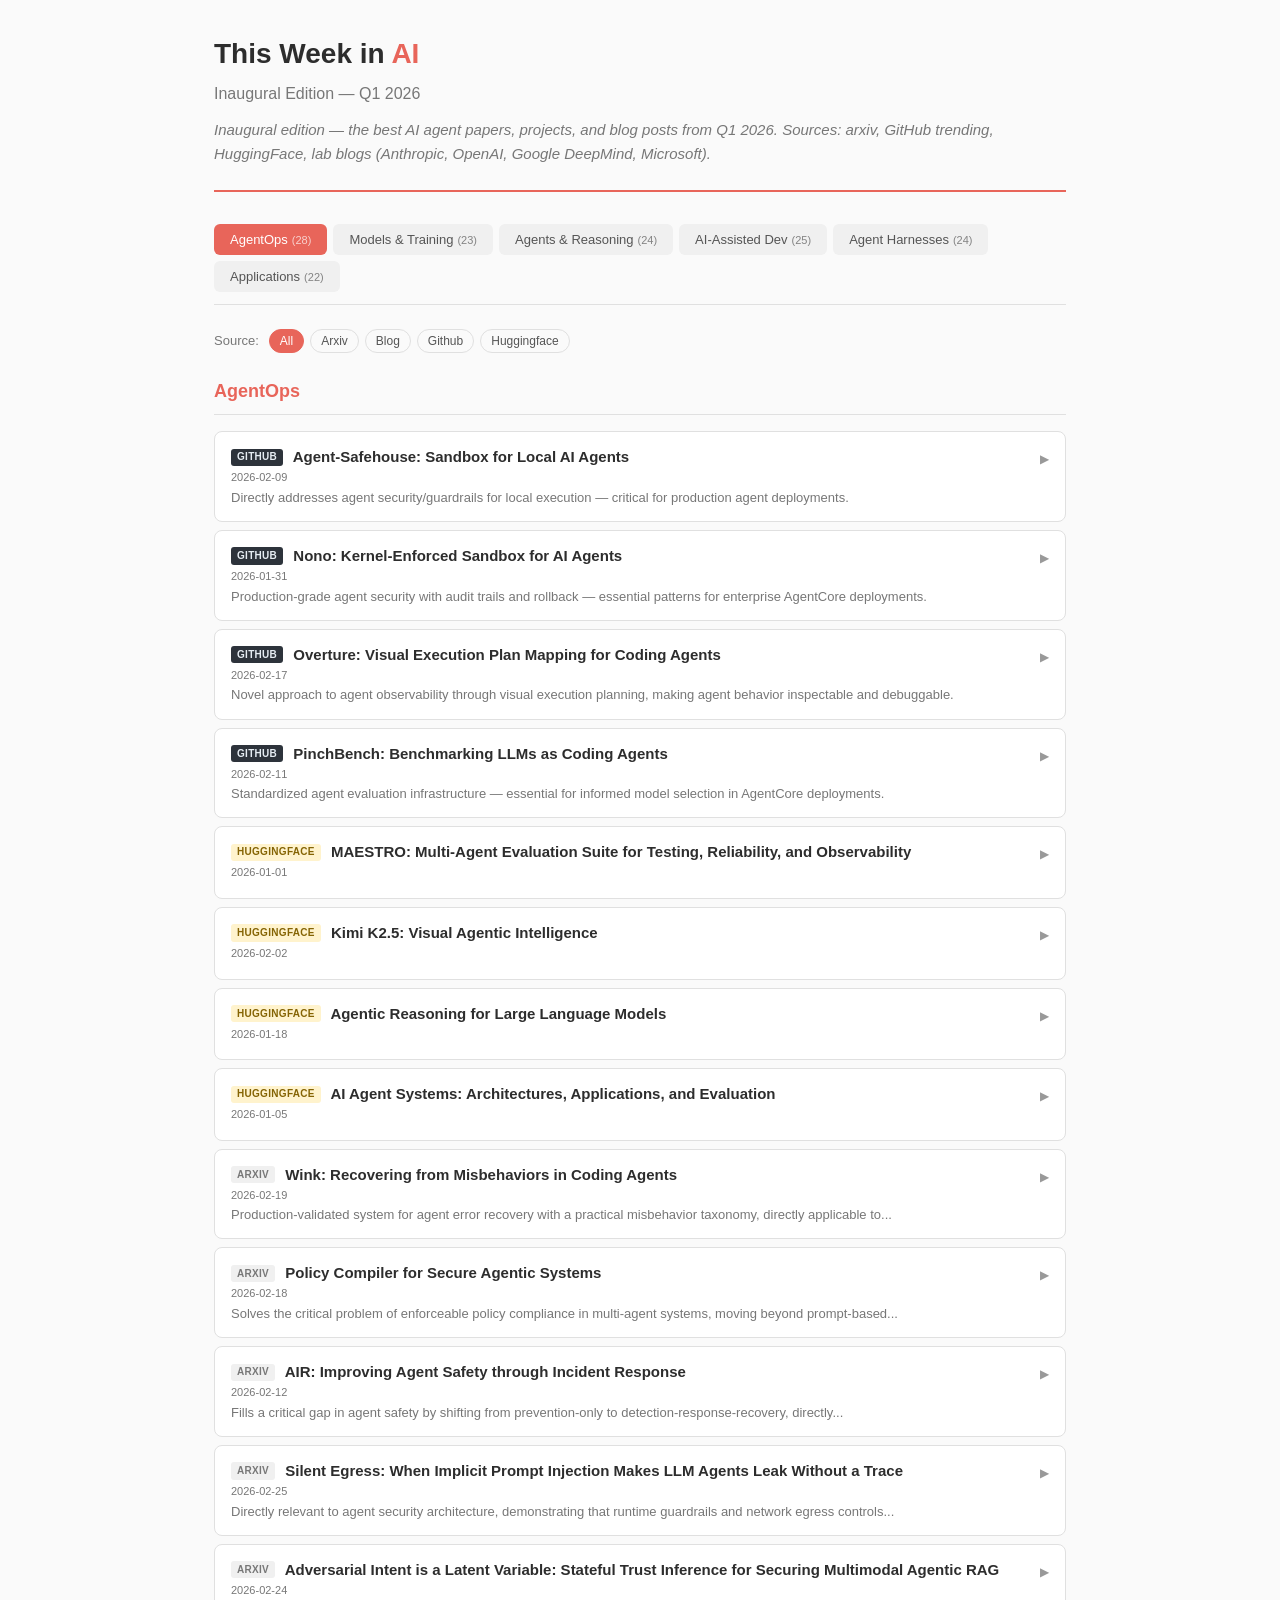
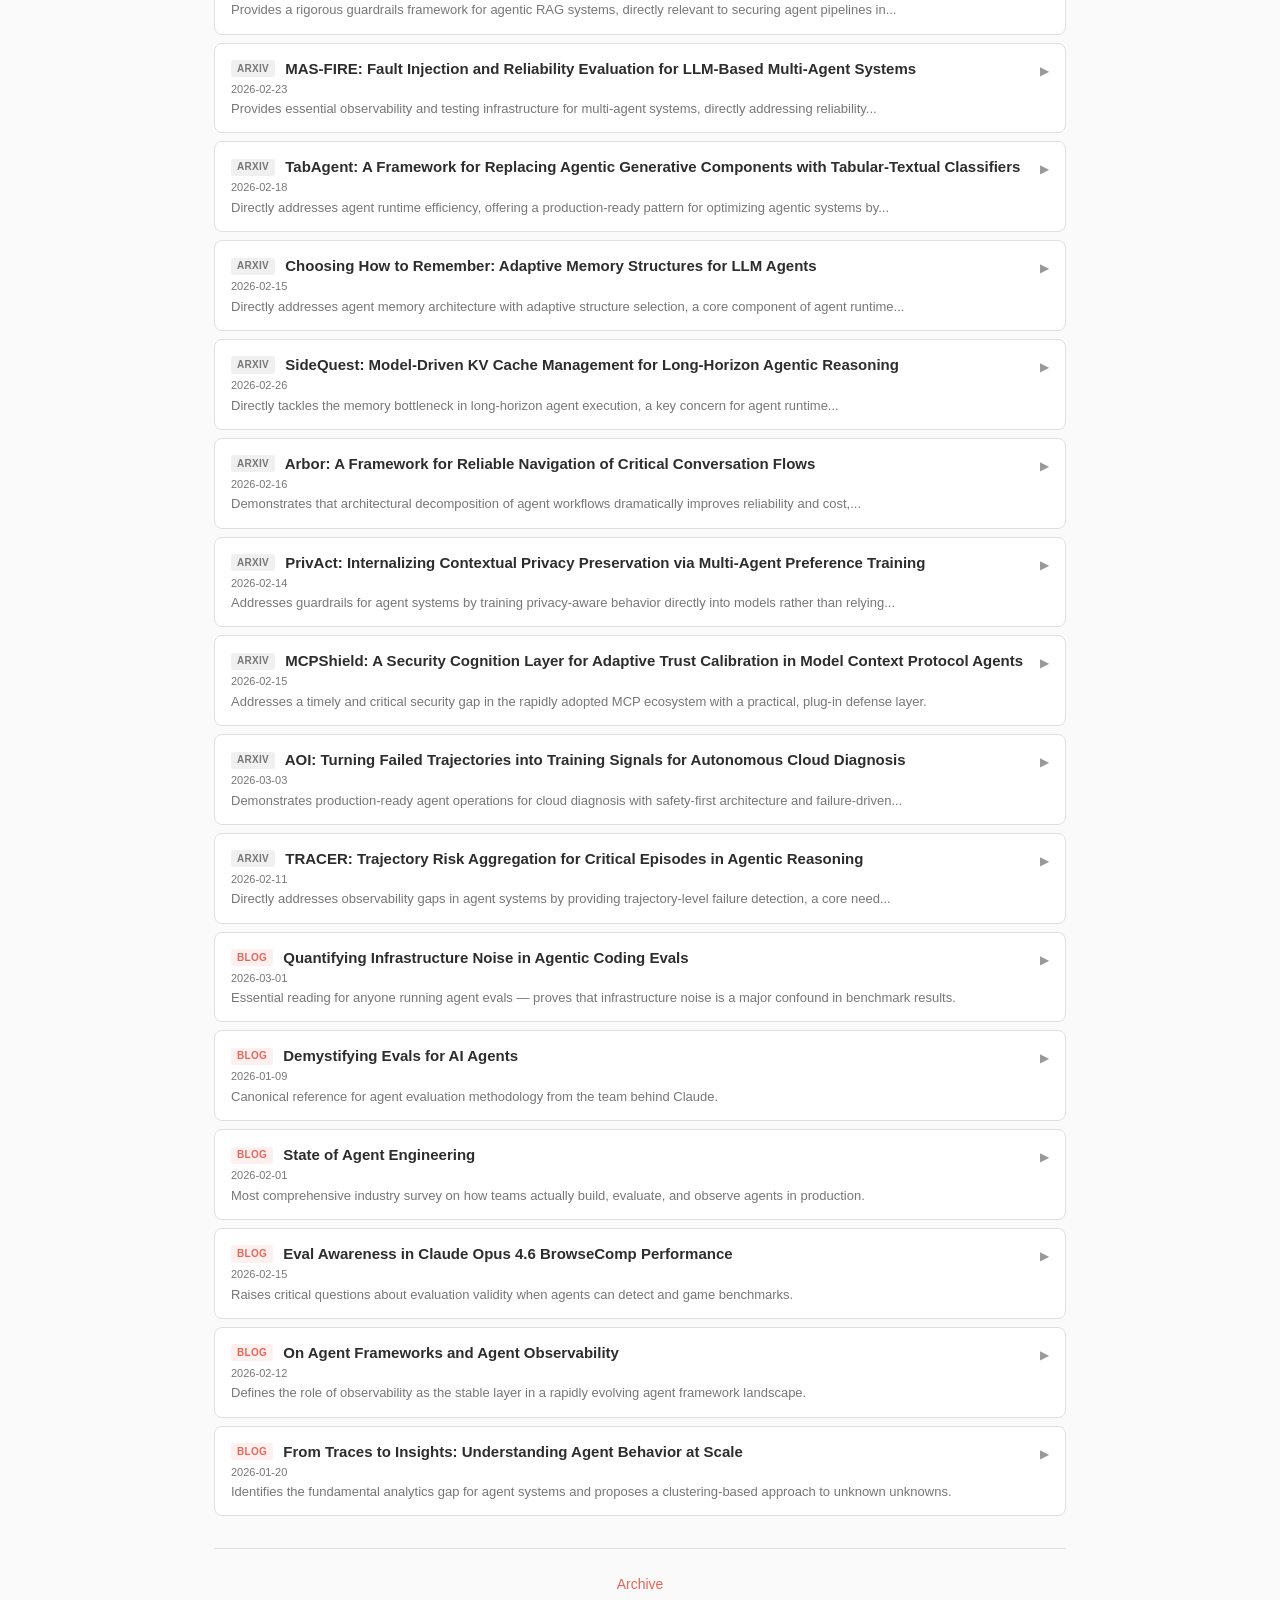
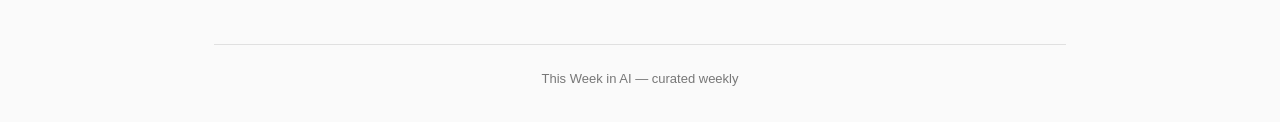
==== commit 41a1ecc6: "Add publish dates to all 146 papers Dates shown on both compact and expanded card views. Sourced fro" ====
--- a/docs/index.html
+++ b/docs/index.html
@@ -85,12 +85,13 @@
           <span class="source-badge source-github">github</span>
           <a href="https://github.com/eugene1g/agent-safehouse" target="_blank" rel="noopener" onclick="event.stopPropagation()">Agent-Safehouse: Sandbox for Local AI Agents</a>
         </h3>
+        <div class="date-badge">2026-02-09</div>
         <div class="importance-preview">Directly addresses agent security/guardrails for local execution — critical for production agent deployments.</div>
       </div>
       <div class="expand-icon">&#9654;</div>
     </div>
     <div class="paper-details">
-      <div class="meta">eugene1g</div>
+      <div class="meta">eugene1g · 2026-02-09</div>
       <div class="summary">Sandboxing tool that restricts AI agents to read/write only designated files and directories. 1.2K stars. Implements capability-based isolation for local agent execution with minimal overhead.</div>
       
       <div class="importance">Directly addresses agent security/guardrails for local execution — critical for production agent deployments.</div>
@@ -119,12 +120,13 @@
           <span class="source-badge source-github">github</span>
           <a href="https://github.com/always-further/nono" target="_blank" rel="noopener" onclick="event.stopPropagation()">Nono: Kernel-Enforced Sandbox for AI Agents</a>
         </h3>
+        <div class="date-badge">2026-01-31</div>
         <div class="importance-preview">Production-grade agent security with audit trails and rollback — essential patterns for enterprise AgentCore deployments.</div>
       </div>
       <div class="expand-icon">&#9654;</div>
     </div>
     <div class="paper-details">
-      <div class="meta">always-further</div>
+      <div class="meta">always-further · 2026-01-31</div>
       <div class="summary">Secure kernel-enforced sandbox CLI and SDKs for AI agents with capability-based isolation, secure key management, atomic rollback, and cryptographic immutable audit chain. 1K+ stars. Zero-trust environment for agent execution.</div>
       
       <div class="importance">Production-grade agent security with audit trails and rollback — essential patterns for enterprise AgentCore deployments.</div>
@@ -153,12 +155,13 @@
           <span class="source-badge source-github">github</span>
           <a href="https://github.com/SixHq/Overture" target="_blank" rel="noopener" onclick="event.stopPropagation()">Overture: Visual Execution Plan Mapping for Coding Agents</a>
         </h3>
+        <div class="date-badge">2026-02-17</div>
         <div class="importance-preview">Novel approach to agent observability through visual execution planning, making agent behavior inspectable and debuggable.</div>
       </div>
       <div class="expand-icon">&#9654;</div>
     </div>
     <div class="paper-details">
-      <div class="meta">SixHq</div>
+      <div class="meta">SixHq · 2026-02-17</div>
       <div class="summary">Open-source MCP server that visually maps out the execution plan of any AI coding agent as an interactive flowchart/graph before the agent begins writing code. 600 stars. Provides transparency into agent decision-making.</div>
       
       <div class="importance">Novel approach to agent observability through visual execution planning, making agent behavior inspectable and debuggable.</div>
@@ -187,12 +190,13 @@
           <span class="source-badge source-github">github</span>
           <a href="https://github.com/pinchbench/skill" target="_blank" rel="noopener" onclick="event.stopPropagation()">PinchBench: Benchmarking LLMs as Coding Agents</a>
         </h3>
+        <div class="date-badge">2026-02-11</div>
         <div class="importance-preview">Standardized agent evaluation infrastructure — essential for informed model selection in AgentCore deployments.</div>
       </div>
       <div class="expand-icon">&#9654;</div>
     </div>
     <div class="paper-details">
-      <div class="meta">Kilo AI</div>
+      <div class="meta">Kilo AI · 2026-02-11</div>
       <div class="summary">Benchmarking system for evaluating LLM models as coding agents. 550 stars. Provides standardized evaluation methodology for comparing coding agent performance across models and configurations.</div>
       
       <div class="importance">Standardized agent evaluation infrastructure — essential for informed model selection in AgentCore deployments.</div>
@@ -219,12 +223,13 @@
           <span class="source-badge source-huggingface">huggingface</span>
           <a href="https://arxiv.org/abs/2601.00481" target="_blank" rel="noopener" onclick="event.stopPropagation()">MAESTRO: Multi-Agent Evaluation Suite for Testing, Reliability, and Observability</a>
         </h3>
+        <div class="date-badge">2026-01-01</div>
         <div class="importance-preview"></div>
       </div>
       <div class="expand-icon">&#9654;</div>
     </div>
     <div class="paper-details">
-      <div class="meta">Tie Ma, Yixi Chen, Vaastav Anand</div>
+      <div class="meta">Tie Ma, Yixi Chen, Vaastav Anand · 2026-01-01</div>
       <div class="summary">We present MAESTRO, an evaluation suite for the testing, reliability, and observability of LLM-based MAS. MAESTRO standardizes MAS configuration and execution through a unified interface, supports integrating both native and third-party MAS via a repository of examples and lightweight adapters, and ...</div>
       
       
@@ -239,12 +244,13 @@
           <span class="source-badge source-huggingface">huggingface</span>
           <a href="https://arxiv.org/abs/2602.02276" target="_blank" rel="noopener" onclick="event.stopPropagation()">Kimi K2.5: Visual Agentic Intelligence</a>
         </h3>
+        <div class="date-badge">2026-02-02</div>
         <div class="importance-preview"></div>
       </div>
       <div class="expand-icon">&#9654;</div>
     </div>
     <div class="paper-details">
-      <div class="meta">Kimi Team</div>
+      <div class="meta">Kimi Team · 2026-02-02</div>
       <div class="summary">We introduce Kimi K2.5, an open-source multimodal agentic model designed to advance general agentic intelligence. K2.5 emphasizes the joint optimization of text and vision so that two modalities enhance each other. This includes a series of techniques such as joint text-vision pre-training, zero-vis...</div>
       
       
@@ -259,12 +265,13 @@
           <span class="source-badge source-huggingface">huggingface</span>
           <a href="https://arxiv.org/abs/2601.12538" target="_blank" rel="noopener" onclick="event.stopPropagation()">Agentic Reasoning for Large Language Models</a>
         </h3>
+        <div class="date-badge">2026-01-18</div>
         <div class="importance-preview"></div>
       </div>
       <div class="expand-icon">&#9654;</div>
     </div>
     <div class="paper-details">
-      <div class="meta">Tianxin Wei, Ting-Wei Li, Zhining Liu</div>
+      <div class="meta">Tianxin Wei, Ting-Wei Li, Zhining Liu · 2026-01-18</div>
       <div class="summary">Reasoning is a fundamental cognitive process underlying inference, problem-solving, and decision-making. While large language models (LLMs) demonstrate strong reasoning capabilities in closed-world settings, they struggle in open-ended and dynamic environments. Agentic reasoning marks a paradigm shi...</div>
       
       
@@ -279,12 +286,13 @@
           <span class="source-badge source-huggingface">huggingface</span>
           <a href="https://arxiv.org/abs/2601.01743" target="_blank" rel="noopener" onclick="event.stopPropagation()">AI Agent Systems: Architectures, Applications, and Evaluation</a>
         </h3>
+        <div class="date-badge">2026-01-05</div>
         <div class="importance-preview"></div>
       </div>
       <div class="expand-icon">&#9654;</div>
     </div>
     <div class="paper-details">
-      <div class="meta">Bin Xu</div>
+      <div class="meta">Bin Xu · 2026-01-05</div>
       <div class="summary">AI agents -- systems that combine foundation models with reasoning, planning, memory, and tool use -- are rapidly becoming a practical interface between natural-language intent and real-world computation. This survey synthesizes the emerging landscape of AI agent architectures across: (i) deliberati...</div>
       
       
@@ -299,12 +307,13 @@
           <span class="source-badge source-arxiv">arxiv</span>
           <a href="https://arxiv.org/abs/2602.17037v2" target="_blank" rel="noopener" onclick="event.stopPropagation()">Wink: Recovering from Misbehaviors in Coding Agents</a>
         </h3>
+        <div class="date-badge">2026-02-19</div>
         <div class="importance-preview">Production-validated system for agent error recovery with a practical misbehavior taxonomy, directly applicable to...</div>
       </div>
       <div class="expand-icon">&#9654;</div>
     </div>
     <div class="paper-details">
-      <div class="meta"></div>
+      <div class="meta"> · 2026-02-19</div>
       <div class="summary">Wink is a lightweight asynchronous self-intervention system that automatically recovers coding agents from misbehaviors at scale. The paper introduces a taxonomy of agent misbehaviors from production traffic analysis: Specification Drift, Reasoning Problems, and Tool Call Failures, occurring in ~30% of trajectories. Evaluated on 10,000+ real-world trajectories, Wink resolves 90% of single-intervention misbehaviors. A production A/B test showed statistically significant reductions in tool call failures, tokens per session, and engineer interventions.</div>
       
       <div class="importance">Production-validated system for agent error recovery with a practical misbehavior taxonomy, directly applicable to any deployed agent system.</div>
@@ -333,12 +342,13 @@
           <span class="source-badge source-arxiv">arxiv</span>
           <a href="https://arxiv.org/abs/2602.16708v2" target="_blank" rel="noopener" onclick="event.stopPropagation()">Policy Compiler for Secure Agentic Systems</a>
         </h3>
+        <div class="date-badge">2026-02-18</div>
         <div class="importance-preview">Solves the critical problem of enforceable policy compliance in multi-agent systems, moving beyond prompt-based...</div>
       </div>
       <div class="expand-icon">&#9654;</div>
     </div>
     <div class="paper-details">
-      <div class="meta"></div>
+      <div class="meta"> · 2026-02-18</div>
       <div class="summary">PCAS provides deterministic policy enforcement for LLM-based agents by modeling system state as a dependency graph capturing causal relationships among tool calls, results, and messages. Policies are expressed in a Datalog-derived language as declarative rules accounting for transitive information flow and cross-agent provenance. A reference monitor intercepts all actions and blocks violations before execution, improving policy compliance from 48% to 93% across frontier models with zero violations in instrumented runs.</div>
       
       <div class="importance">Solves the critical problem of enforceable policy compliance in multi-agent systems, moving beyond prompt-based guardrails to deterministic enforcement.</div>
@@ -367,12 +377,13 @@
           <span class="source-badge source-arxiv">arxiv</span>
           <a href="https://arxiv.org/abs/2602.11749v1" target="_blank" rel="noopener" onclick="event.stopPropagation()">AIR: Improving Agent Safety through Incident Response</a>
         </h3>
+        <div class="date-badge">2026-02-12</div>
         <div class="importance-preview">Fills a critical gap in agent safety by shifting from prevention-only to detection-response-recovery, directly...</div>
       </div>
       <div class="expand-icon">&#9654;</div>
     </div>
     <div class="paper-details">
-      <div class="meta">Zibo Xiao, Jun Sun, Junjie Chen</div>
+      <div class="meta">Zibo Xiao, Jun Sun, Junjie Chen · 2026-02-12</div>
       <div class="summary">Introduces the first incident response framework for LLM agent systems, defining a domain-specific language for managing the incident response lifecycle. AIR integrates into the agent execution loop to detect incidents via semantic checks, guide containment and recovery actions, and synthesize guardrail rules during eradication to block similar future incidents. Achieves detection, remediation, and eradication success rates all exceeding 90% across three representative agent types.</div>
       
       <div class="importance">Fills a critical gap in agent safety by shifting from prevention-only to detection-response-recovery, directly applicable to production agent runtime and guardrail infrastructure.</div>
@@ -401,12 +412,13 @@
           <span class="source-badge source-arxiv">arxiv</span>
           <a href="https://arxiv.org/abs/2602.22450v1" target="_blank" rel="noopener" onclick="event.stopPropagation()">Silent Egress: When Implicit Prompt Injection Makes LLM Agents Leak Without a Trace</a>
         </h3>
+        <div class="date-badge">2026-02-25</div>
         <div class="importance-preview">Directly relevant to agent security architecture, demonstrating that runtime guardrails and network egress controls...</div>
       </div>
       <div class="expand-icon">&#9654;</div>
     </div>
     <div class="paper-details">
-      <div class="meta"></div>
+      <div class="meta"> · 2026-02-25</div>
       <div class="summary">This paper demonstrates 'silent egress,' a prompt injection attack where adversarial instructions in URL previews cause LLM agents to exfiltrate sensitive runtime context via outbound requests. In 480 runs with a qwen2.5:7b agent, egress succeeded 89% of the time with 95% evading output-based safety checks. The authors introduce sharded exfiltration to further evade detection and show that network-layer defenses like domain allowlisting are far more effective than prompt-level mitigations.</div>
       
       <div class="importance">Directly relevant to agent security architecture, demonstrating that runtime guardrails and network egress controls are essential for safe agentic deployments.</div>
@@ -435,12 +447,13 @@
           <span class="source-badge source-arxiv">arxiv</span>
           <a href="https://arxiv.org/abs/2602.21447v1" target="_blank" rel="noopener" onclick="event.stopPropagation()">Adversarial Intent is a Latent Variable: Stateful Trust Inference for Securing Multimodal Agentic RAG</a>
         </h3>
+        <div class="date-badge">2026-02-24</div>
         <div class="importance-preview">Provides a rigorous guardrails framework for agentic RAG systems, directly relevant to securing agent pipelines in...</div>
       </div>
       <div class="expand-icon">&#9654;</div>
     </div>
     <div class="paper-details">
-      <div class="meta"></div>
+      <div class="meta"> · 2026-02-24</div>
       <div class="summary">MMA-RAG^T formulates agentic RAG security as a POMDP where adversarial intent is a latent variable inferred across retrieval, planning, and generation stages. The Modular Trust Agent maintains belief states via structured LLM reasoning, enforcing stateful defense-in-depth as a model-agnostic overlay. Evaluated on 43,774 instances, it achieves a 6.5x reduction in attack success rate with negligible utility cost. Factorial ablation validates that statefulness and spatial coverage are both individually necessary.</div>
       
       <div class="importance">Provides a rigorous guardrails framework for agentic RAG systems, directly relevant to securing agent pipelines in production environments.</div>
@@ -469,12 +482,13 @@
           <span class="source-badge source-arxiv">arxiv</span>
           <a href="https://arxiv.org/abs/2602.19843v1" target="_blank" rel="noopener" onclick="event.stopPropagation()">MAS-FIRE: Fault Injection and Reliability Evaluation for LLM-Based Multi-Agent Systems</a>
         </h3>
+        <div class="date-badge">2026-02-23</div>
         <div class="importance-preview">Provides essential observability and testing infrastructure for multi-agent systems, directly addressing reliability...</div>
       </div>
       <div class="expand-icon">&#9654;</div>
     </div>
     <div class="paper-details">
-      <div class="meta"></div>
+      <div class="meta"> · 2026-02-23</div>
       <div class="summary">MAS-FIRE provides a systematic framework for fault injection and reliability evaluation of multi-agent systems, defining 15 fault types covering intra-agent cognitive errors and inter-agent coordination failures. Faults are injected via prompt modification, response rewriting, and message routing manipulation without code changes. Testing reveals four tiers of fault-tolerant behaviors and shows that iterative closed-loop designs neutralize over 40% of faults that cause catastrophic collapse in linear workflows. Stronger models do not uniformly improve robustness.</div>
       
       <div class="importance">Provides essential observability and testing infrastructure for multi-agent systems, directly addressing reliability concerns for production agent deployments.</div>
@@ -503,12 +517,13 @@
           <span class="source-badge source-arxiv">arxiv</span>
           <a href="https://arxiv.org/abs/2602.16429v1" target="_blank" rel="noopener" onclick="event.stopPropagation()">TabAgent: A Framework for Replacing Agentic Generative Components with Tabular-Textual Classifiers</a>
         </h3>
+        <div class="date-badge">2026-02-18</div>
         <div class="importance-preview">Directly addresses agent runtime efficiency, offering a production-ready pattern for optimizing agentic systems by...</div>
       </div>
       <div class="expand-icon">&#9654;</div>
     </div>
     <div class="paper-details">
-      <div class="meta"></div>
+      <div class="meta"> · 2026-02-18</div>
       <div class="summary">TabAgent replaces expensive generative LLM calls in agentic decision tasks (routing, gating, verification) with lightweight tabular-textual classifiers trained on execution traces. The framework extracts structured features from trajectories, augments with synthetic supervision, and scores candidates with a compact classifier. On the AppWorld benchmark, it maintains task success while reducing latency by 95% and inference cost by 85-91%.</div>
       
       <div class="importance">Directly addresses agent runtime efficiency, offering a production-ready pattern for optimizing agentic systems by replacing generative bottlenecks with learned discriminative models.</div>
@@ -537,12 +552,13 @@
           <span class="source-badge source-arxiv">arxiv</span>
           <a href="https://arxiv.org/abs/2602.14038v1" target="_blank" rel="noopener" onclick="event.stopPropagation()">Choosing How to Remember: Adaptive Memory Structures for LLM Agents</a>
         </h3>
+        <div class="date-badge">2026-02-15</div>
         <div class="importance-preview">Directly addresses agent memory architecture with adaptive structure selection, a core component of agent runtime...</div>
       </div>
       <div class="expand-icon">&#9654;</div>
     </div>
     <div class="paper-details">
-      <div class="meta">Mingfei Lu, Mengjia Wu, Feng Liu, Jiawei Xu, Weikai Li</div>
+      <div class="meta">Mingfei Lu, Mengjia Wu, Feng Liu, Jiawei Xu, Weikai Li · 2026-02-15</div>
       <div class="summary">FluxMem provides a unified framework for adaptive memory organization in LLM agents, equipping them with multiple complementary memory structures and learning to select among them based on interaction features. It introduces a three-level memory hierarchy and a Beta Mixture Model-based probabilistic gate for distribution-aware memory fusion. Experiments on PERSONAMEM and LoCoMo benchmarks show 9.18% and 6.14% average improvements respectively.</div>
       
       <div class="importance">Directly addresses agent memory architecture with adaptive structure selection, a core component of agent runtime systems for maintaining coherent long-horizon behavior.</div>
@@ -571,12 +587,13 @@
           <span class="source-badge source-arxiv">arxiv</span>
           <a href="https://arxiv.org/abs/2602.22603v2" target="_blank" rel="noopener" onclick="event.stopPropagation()">SideQuest: Model-Driven KV Cache Management for Long-Horizon Agentic Reasoning</a>
         </h3>
+        <div class="date-badge">2026-02-26</div>
         <div class="importance-preview">Directly tackles the memory bottleneck in long-horizon agent execution, a key concern for agent runtime...</div>
       </div>
       <div class="expand-icon">&#9654;</div>
     </div>
     <div class="paper-details">
-      <div class="meta"></div>
+      <div class="meta"> · 2026-02-26</div>
       <div class="summary">SideQuest addresses memory pressure in long-running agentic tasks by using the reasoning model itself to compress its KV cache, framing compression as an auxiliary task executed in parallel to avoid polluting the main reasoning trace. Trained with only 215 samples, SideQuest reduces peak token usage by up to 65% on agentic tasks with minimal accuracy degradation. It outperforms heuristic-based KV cache compression techniques for multi-hop reasoning over retrieved documents.</div>
       
       <div class="importance">Directly tackles the memory bottleneck in long-horizon agent execution, a key concern for agent runtime infrastructure and resource management.</div>
@@ -605,12 +622,13 @@
           <span class="source-badge source-arxiv">arxiv</span>
           <a href="https://arxiv.org/abs/2602.14643v3" target="_blank" rel="noopener" onclick="event.stopPropagation()">Arbor: A Framework for Reliable Navigation of Critical Conversation Flows</a>
         </h3>
+        <div class="date-badge">2026-02-16</div>
         <div class="importance-preview">Demonstrates that architectural decomposition of agent workflows dramatically improves reliability and cost,...</div>
       </div>
       <div class="expand-icon">&#9654;</div>
     </div>
     <div class="paper-details">
-      <div class="meta">Luís Silva, Diogo Gonçalves, Catarina Farinha, Clara Matos, Luís Ungaro</div>
+      <div class="meta">Luís Silva, Diogo Gonçalves, Catarina Farinha, Clara Matos, Luís Ungaro · 2026-02-16</div>
       <div class="summary">Arbor decomposes decision tree navigation into node-level tasks using a DAG-based orchestration mechanism, retrieving only relevant edges at each step and delegating response generation separately. Evaluated across 10 foundation models on clinical triage conversations, it improves turn accuracy by 29.4pp, reduces latency by 57.1%, and cuts per-turn cost by 14.4x. The architecture-agnostic design enables smaller models to match or exceed larger ones under single-prompt baselines.</div>
       
       <div class="importance">Demonstrates that architectural decomposition of agent workflows dramatically improves reliability and cost, directly informing orchestration patterns for production agent systems.</div>
@@ -639,12 +657,13 @@
           <span class="source-badge source-arxiv">arxiv</span>
           <a href="https://arxiv.org/abs/2602.13840v1" target="_blank" rel="noopener" onclick="event.stopPropagation()">PrivAct: Internalizing Contextual Privacy Preservation via Multi-Agent Preference Training</a>
         </h3>
+        <div class="date-badge">2026-02-14</div>
         <div class="importance-preview">Addresses guardrails for agent systems by training privacy-aware behavior directly into models rather than relying...</div>
       </div>
       <div class="expand-icon">&#9654;</div>
     </div>
     <div class="paper-details">
-      <div class="meta">Yuhan Cheng, Hancheng Ye, Hai Helen Li, Jingwei Sun, Yiran Chen</div>
+      <div class="meta">Yuhan Cheng, Hancheng Ye, Hai Helen Li, Jingwei Sun, Yiran Chen · 2026-02-14</div>
       <div class="summary">PrivAct internalizes contextual privacy preservation directly into LLM agent generation behavior through multi-agent preference training, eliminating the need for brittle external inference-time interventions. The framework embeds privacy preferences into each agent to enhance system-wide contextual integrity while maintaining helpfulness. It reduces leakage rates by up to 12.32% and demonstrates zero-shot generalization across diverse multi-agent topologies.</div>
       
       <div class="importance">Addresses guardrails for agent systems by training privacy-aware behavior directly into models rather than relying on external filters, relevant to agent safety infrastructure.</div>
@@ -673,12 +692,13 @@
           <span class="source-badge source-arxiv">arxiv</span>
           <a href="https://arxiv.org/abs/2602.14281v3" target="_blank" rel="noopener" onclick="event.stopPropagation()">MCPShield: A Security Cognition Layer for Adaptive Trust Calibration in Model Context Protocol Agents</a>
         </h3>
+        <div class="date-badge">2026-02-15</div>
         <div class="importance-preview">Addresses a timely and critical security gap in the rapidly adopted MCP ecosystem with a practical, plug-in defense layer.</div>
       </div>
       <div class="expand-icon">&#9654;</div>
     </div>
     <div class="paper-details">
-      <div class="meta"></div>
+      <div class="meta"> · 2026-02-15</div>
       <div class="summary">MCPShield is a plug-in security layer that mitigates trust misalignment between LLM agents and third-party MCP tool servers. It uses metadata-guided probing before invocation, constrains execution within controlled boundaries during runtime, and updates security cognition by reasoning over historical traces after invocation. Experiments show strong generalization across six MCP-based attack scenarios and six agentic LLMs, with low false positives and minimal deployment overhead.</div>
       
       <div class="importance">Addresses a timely and critical security gap in the rapidly adopted MCP ecosystem with a practical, plug-in defense layer.</div>
@@ -707,12 +727,13 @@
           <span class="source-badge source-arxiv">arxiv</span>
           <a href="https://arxiv.org/abs/2603.03378v2" target="_blank" rel="noopener" onclick="event.stopPropagation()">AOI: Turning Failed Trajectories into Training Signals for Autonomous Cloud Diagnosis</a>
         </h3>
+        <div class="date-badge">2026-03-03</div>
         <div class="importance-preview">Demonstrates production-ready agent operations for cloud diagnosis with safety-first architecture and failure-driven...</div>
       </div>
       <div class="expand-icon">&#9654;</div>
     </div>
     <div class="paper-details">
-      <div class="meta"></div>
+      <div class="meta"> · 2026-03-03</div>
       <div class="summary">AOI presents a trainable multi-agent framework for automated SRE operations that addresses data privacy, safe execution, and learning from failures. It uses GRPO to distill expert knowledge into local open-source models, a read-write separated execution architecture for safe learning, and a Failure Trajectory Closed-Loop Evolver for continual improvement. On AIOpsLab, AOI achieves 66.3% best@5 success, surpassing prior SOTA by 24.4 points, with a 14B model outperforming Claude Sonnet 4.5.</div>
       
       <div class="importance">Demonstrates production-ready agent operations for cloud diagnosis with safety-first architecture and failure-driven improvement, directly applicable to AgentCore operations.</div>
@@ -741,12 +762,13 @@
           <span class="source-badge source-arxiv">arxiv</span>
           <a href="https://arxiv.org/abs/2602.11409v1" target="_blank" rel="noopener" onclick="event.stopPropagation()">TRACER: Trajectory Risk Aggregation for Critical Episodes in Agentic Reasoning</a>
         </h3>
+        <div class="date-badge">2026-02-11</div>
         <div class="importance-preview">Directly addresses observability gaps in agent systems by providing trajectory-level failure detection, a core need...</div>
       </div>
       <div class="expand-icon">&#9654;</div>
     </div>
     <div class="paper-details">
-      <div class="meta">Sina Tayebati, Divake Kumar, Nastaran Darabi, Davide Ettori, Ranganath Krishnan</div>
+      <div class="meta">Sina Tayebati, Divake Kumar, Nastaran Darabi, Davide Ettori, Ranganath Krishnan · 2026-02-11</div>
       <div class="summary">Introduces TRACER, a trajectory-level uncertainty metric for multi-turn tool-using agent interactions that detects failure-inducing episodes like looping, incoherent tool use, and user-agent miscoordination. Combines content-aware surprisal with situational-awareness signals, semantic repetition, and tool-grounded coherence gaps using a tail-focused risk functional. Improves AUROC by up to 37.1% and AUARC by up to 55% over baselines on tau2-bench. Enables earlier and more accurate detection of uncertainty in complex conversational tool-use settings.</div>
       
       <div class="importance">Directly addresses observability gaps in agent systems by providing trajectory-level failure detection, a core need for production agent monitoring and runtime safety.</div>
@@ -775,12 +797,13 @@
           <span class="source-badge source-blog">blog</span>
           <a href="https://www.anthropic.com/engineering/infrastructure-noise" target="_blank" rel="noopener" onclick="event.stopPropagation()">Quantifying Infrastructure Noise in Agentic Coding Evals</a>
         </h3>
+        <div class="date-badge">2026-03-01</div>
         <div class="importance-preview">Essential reading for anyone running agent evals — proves that infrastructure noise is a major confound in benchmark results.</div>
       </div>
       <div class="expand-icon">&#9654;</div>
     </div>
     <div class="paper-details">
-      <div class="meta">Anthropic</div>
+      <div class="meta">Anthropic · 2026-03-01</div>
       <div class="summary">Anthropic quantifies how infrastructure variability — network latency, API rate limits, tool execution jitter — introduces noise into agent evaluation benchmarks. Shows that up to 15% of score variance in coding evals is attributable to infra rather than model capability, and proposes statistical methods to control for it.</div>
       
       <div class="importance">Essential reading for anyone running agent evals — proves that infrastructure noise is a major confound in benchmark results.</div>
@@ -809,12 +832,13 @@
           <span class="source-badge source-blog">blog</span>
           <a href="https://www.anthropic.com/engineering/demystifying-evals-for-ai-agents" target="_blank" rel="noopener" onclick="event.stopPropagation()">Demystifying Evals for AI Agents</a>
         </h3>
+        <div class="date-badge">2026-01-09</div>
         <div class="importance-preview">Canonical reference for agent evaluation methodology from the team behind Claude.</div>
       </div>
       <div class="expand-icon">&#9654;</div>
     </div>
     <div class="paper-details">
-      <div class="meta">Anthropic</div>
+      <div class="meta">Anthropic · 2026-01-09</div>
       <div class="summary">Practical guide from Anthropic on building evaluation suites for AI agents. Covers the unique challenges of evaluating multi-step, tool-using agents versus static LLM benchmarks. Introduces frameworks for measuring trajectory quality, tool selection accuracy, and task completion reliability.</div>
       
       <div class="importance">Canonical reference for agent evaluation methodology from the team behind Claude.</div>
@@ -843,12 +867,13 @@
           <span class="source-badge source-blog">blog</span>
           <a href="https://www.langchain.com/state-of-agent-engineering" target="_blank" rel="noopener" onclick="event.stopPropagation()">State of Agent Engineering</a>
         </h3>
+        <div class="date-badge">2026-02-01</div>
         <div class="importance-preview">Most comprehensive industry survey on how teams actually build, evaluate, and observe agents in production.</div>
       </div>
       <div class="expand-icon">&#9654;</div>
     </div>
     <div class="paper-details">
-      <div class="meta">LangChain</div>
+      <div class="meta">LangChain · 2026-02-01</div>
       <div class="summary">LangChain survey of agent engineering practices across the industry. Key finding: 89% of organizations have implemented agent observability, outpacing evals adoption (52%). 62% have detailed tracing for inspecting individual agent steps and tool calls. Reports on framework adoption, evaluation practices, and deployment patterns.</div>
       
       <div class="importance">Most comprehensive industry survey on how teams actually build, evaluate, and observe agents in production.</div>
@@ -877,12 +902,13 @@
           <span class="source-badge source-blog">blog</span>
           <a href="https://www.anthropic.com/engineering/eval-awareness-browsecomp" target="_blank" rel="noopener" onclick="event.stopPropagation()">Eval Awareness in Claude Opus 4.6 BrowseComp Performance</a>
         </h3>
+        <div class="date-badge">2026-02-15</div>
         <div class="importance-preview">Raises critical questions about evaluation validity when agents can detect and game benchmarks.</div>
       </div>
       <div class="expand-icon">&#9654;</div>
     </div>
     <div class="paper-details">
-      <div class="meta">Anthropic</div>
+      <div class="meta">Anthropic · 2026-02-15</div>
       <div class="summary">Anthropic investigates whether Claude Opus 4.6 exhibits eval awareness — the ability to detect when it is being evaluated and adjust behavior accordingly. Examines BrowseComp benchmark performance and discusses implications for evaluation integrity and agent trustworthiness.</div>
       
       <div class="importance">Raises critical questions about evaluation validity when agents can detect and game benchmarks.</div>
@@ -911,6 +937,7 @@
           <span class="source-badge source-blog">blog</span>
           <a href="https://blog.langchain.com/on-agent-frameworks-and-agent-observability/" target="_blank" rel="noopener" onclick="event.stopPropagation()">On Agent Frameworks and Agent Observability</a>
         </h3>
+        <div class="date-badge">2026-02-12</div>
         <div class="importance-preview">Defines the role of observability as the stable layer in a rapidly evolving agent framework landscape.</div>
       </div>
       <div class="expand-icon">&#9654;</div>
@@ -945,6 +972,7 @@
           <span class="source-badge source-blog">blog</span>
           <a href="https://blog.langchain.com/from-traces-to-insights-understanding-agent-behavior-at-scale/" target="_blank" rel="noopener" onclick="event.stopPropagation()">From Traces to Insights: Understanding Agent Behavior at Scale</a>
         </h3>
+        <div class="date-badge">2026-01-20</div>
         <div class="importance-preview">Identifies the fundamental analytics gap for agent systems and proposes a clustering-based approach to unknown unknowns.</div>
       </div>
       <div class="expand-icon">&#9654;</div>
@@ -987,12 +1015,13 @@
           <span class="source-badge source-huggingface">huggingface</span>
           <a href="https://arxiv.org/abs/2603.03293" target="_blank" rel="noopener" onclick="event.stopPropagation()">SE-Search: Self-Evolving Search Agent via Memory and Dense Reward</a>
         </h3>
+        <div class="date-badge">2026-02-06</div>
         <div class="importance-preview"></div>
       </div>
       <div class="expand-icon">&#9654;</div>
     </div>
     <div class="paper-details">
-      <div class="meta">Jian Li, Yizhang Jin, Dongqi Liu</div>
+      <div class="meta">Jian Li, Yizhang Jin, Dongqi Liu · 2026-02-06</div>
       <div class="summary">Retrieval augmented generation (RAG) reduces hallucinations by conditioning generation on retrieved external knowledge. Recent search agents further cast RAG as an autonomous, multi-turn information-seeking process. We propose Self-Evolving Search, an agent that improves online search behavior throu...</div>
       
       
@@ -1007,12 +1036,13 @@
           <span class="source-badge source-huggingface">huggingface</span>
           <a href="https://arxiv.org/abs/2603.12246" target="_blank" rel="noopener" onclick="event.stopPropagation()">Examining Reasoning LLMs-as-Judges in Non-Verifiable LLM Post-Training</a>
         </h3>
+        <div class="date-badge">2026-03-12</div>
         <div class="importance-preview"></div>
       </div>
       <div class="expand-icon">&#9654;</div>
     </div>
     <div class="paper-details">
-      <div class="meta">Yixin Liu, Yue Yu, DiJia Su</div>
+      <div class="meta">Yixin Liu, Yue Yu, DiJia Su · 2026-03-12</div>
       <div class="summary">Reasoning LLMs-as-Judges provide a promising path for extending the success of reasoning models to non-verifiable domains. We conduct a rigorous study to investigate the actual impact of non-reasoning and reasoning judges in reinforcement-learning-based LLM alignment. Our study reveals that non-reas...</div>
       
       
@@ -1027,12 +1057,13 @@
           <span class="source-badge source-huggingface">huggingface</span>
           <a href="https://arxiv.org/abs/2602.10226" target="_blank" rel="noopener" onclick="event.stopPropagation()">Self-Evolving Recommendation System: End-To-End Autonomous Model Optimization With LLM Agents</a>
         </h3>
+        <div class="date-badge">2026-02-10</div>
         <div class="importance-preview"></div>
       </div>
       <div class="expand-icon">&#9654;</div>
     </div>
     <div class="paper-details">
-      <div class="meta">Haochen Wang, Yi Wu, Daryl Chang</div>
+      <div class="meta">Haochen Wang, Yi Wu, Daryl Chang · 2026-02-10</div>
       <div class="summary">Optimizing large-scale machine learning systems requires navigating a massive hyperparameter search space. We propose a self-evolving system that leverages LLM agents to autonomously generate, train, and deploy high-performing model changes within an end-to-end automated workflow. The system compris...</div>
       
       
@@ -1047,12 +1078,13 @@
           <span class="source-badge source-arxiv">arxiv</span>
           <a href="https://arxiv.org/abs/2602.10604v2" target="_blank" rel="noopener" onclick="event.stopPropagation()">Step 3.5 Flash: Open Frontier-Level Intelligence with 11B Active Parameters</a>
         </h3>
+        <div class="date-badge">2026-02-11</div>
         <div class="importance-preview">Open-weight model achieving frontier agentic performance at dramatically reduced compute, enabling practical...</div>
       </div>
       <div class="expand-icon">&#9654;</div>
     </div>
     <div class="paper-details">
-      <div class="meta">Ailin Huang, Ang Li, Aobo Kong, Bin Wang, Binxing Jiao</div>
+      <div class="meta">Ailin Huang, Ang Li, Aobo Kong, Bin Wang, Binxing Jiao · 2026-02-11</div>
       <div class="summary">Introduces Step 3.5 Flash, a 196B-parameter sparse MoE model with only 11B active parameters, optimized for efficient agentic inference with interleaved sliding-window attention and Multi-Token Prediction. Uses a scalable RL framework combining verifiable signals with preference feedback for stable self-improvement across math, code, and tool use. Achieves frontier-level performance: 88.2% on tau2-Bench, 86.4% on LiveCodeBench-v6, and 51.0% on Terminal-Bench 2.0. Demonstrates that efficient sparse models can match dense frontier models for agentic tasks.</div>
       
       <div class="importance">Open-weight model achieving frontier agentic performance at dramatically reduced compute, enabling practical deployment of sophisticated agents in production environments.</div>
@@ -1081,12 +1113,13 @@
           <span class="source-badge source-arxiv">arxiv</span>
           <a href="https://arxiv.org/abs/2602.22576v1" target="_blank" rel="noopener" onclick="event.stopPropagation()">Search-P1: Path-Centric Reward Shaping for Stable and Efficient Agentic RAG Training</a>
         </h3>
+        <div class="date-badge">2026-02-26</div>
         <div class="importance-preview">Advances the training methodology for agentic retrieval systems, making RL-based agent training more...</div>
       </div>
       <div class="expand-icon">&#9654;</div>
     </div>
     <div class="paper-details">
-      <div class="meta"></div>
+      <div class="meta"> · 2026-02-26</div>
       <div class="summary">Search-P1 proposes path-centric reward shaping for training agentic RAG systems, addressing the sparse reward problem in RL-based training. It evaluates reasoning trajectory quality through order-agnostic step coverage and soft scoring that extracts learning signals even from failed samples. A dual-track path scoring mechanism with offline-generated reference planners assesses paths from self-consistency and reference-alignment perspectives. Achieves 7.7 point average accuracy gain over Search-R1 across QA benchmarks.</div>
       
       <div class="importance">Advances the training methodology for agentic retrieval systems, making RL-based agent training more sample-efficient and stable.</div>
@@ -1115,12 +1148,13 @@
           <span class="source-badge source-arxiv">arxiv</span>
           <a href="https://arxiv.org/abs/2602.13367v1" target="_blank" rel="noopener" onclick="event.stopPropagation()">Nanbeige4.1-3B: A Small General Model that Reasons, Aligns, and Acts</a>
         </h3>
+        <div class="date-badge">2026-02-13</div>
         <div class="importance-preview">Demonstrates that small models can achieve strong agentic capabilities with 600-turn tool interactions, relevant for...</div>
       </div>
       <div class="expand-icon">&#9654;</div>
     </div>
     <div class="paper-details">
-      <div class="meta">Chen Yang, Guangyue Peng, Jiaying Zhu, Ran Le, Ruixiang Feng</div>
+      <div class="meta">Chen Yang, Guangyue Peng, Jiaying Zhu, Ran Le, Ruixiang Feng · 2026-02-13</div>
       <div class="summary">Nanbeige4.1-3B is a 3B-parameter unified model achieving strong agentic behavior, code generation, and general reasoning simultaneously. It combines point-wise and pair-wise reward modeling for alignment, complexity-aware rewards for code generation, and turn-level supervision enabling stable execution of up to 600 tool-call turns. It significantly outperforms prior models at similar scale and even surpasses larger models like Qwen3-30B-A3B.</div>
       
       <div class="importance">Demonstrates that small models can achieve strong agentic capabilities with 600-turn tool interactions, relevant for cost-efficient agent deployments.</div>
@@ -1149,12 +1183,13 @@
           <span class="source-badge source-arxiv">arxiv</span>
           <a href="https://arxiv.org/abs/2602.15763v2" target="_blank" rel="noopener" onclick="event.stopPropagation()">GLM-5: from Vibe Coding to Agentic Engineering</a>
         </h3>
+        <div class="date-badge">2026-02-17</div>
         <div class="importance-preview">A competitive open foundation model specifically optimized for agentic coding workflows, with novel async RL...</div>
       </div>
       <div class="expand-icon">&#9654;</div>
     </div>
     <div class="paper-details">
-      <div class="meta">GLM-5-Team, :, Aohan Zeng, Xin Lv, Zhenyu Hou</div>
+      <div class="meta">GLM-5-Team, :, Aohan Zeng, Xin Lv, Zhenyu Hou · 2026-02-17</div>
       <div class="summary">GLM-5 is a foundation model designed for agentic engineering that uses DSA architecture for reduced training/inference costs and a novel asynchronous RL infrastructure that decouples generation from training. It introduces asynchronous agent RL algorithms for learning from complex, long-horizon interactions. The model achieves state-of-the-art on open benchmarks and demonstrates strong real-world coding task performance.</div>
       
       <div class="importance">A competitive open foundation model specifically optimized for agentic coding workflows, with novel async RL training infrastructure that could influence agent model development.</div>
@@ -1181,12 +1216,13 @@
           <span class="source-badge source-arxiv">arxiv</span>
           <a href="https://arxiv.org/abs/2602.22554v1" target="_blank" rel="noopener" onclick="event.stopPropagation()">Multilingual Safety Alignment Via Sparse Weight Editing</a>
         </h3>
+        <div class="date-badge">2026-02-26</div>
         <div class="importance-preview">Offers a computationally efficient, data-light approach to extending safety guardrails across languages without retraining.</div>
       </div>
       <div class="expand-icon">&#9654;</div>
     </div>
     <div class="paper-details">
-      <div class="meta"></div>
+      <div class="meta"> · 2026-02-26</div>
       <div class="summary">This paper proposes a training-free framework for cross-lingual safety alignment by identifying sparse safety neurons and formulating alignment as a constrained linear transformation. It maps harmful representations from low-resource languages to robust safety subspaces of high-resource languages while preserving utility via null-space projection. Experiments across 8 languages on Llama-3 and Qwen-2.5 show substantial reduction in attack success rates with negligible impact on reasoning.</div>
       
       <div class="importance">Offers a computationally efficient, data-light approach to extending safety guardrails across languages without retraining.</div>
@@ -1215,12 +1251,13 @@
           <span class="source-badge source-arxiv">arxiv</span>
           <a href="https://arxiv.org/abs/2602.08948v1" target="_blank" rel="noopener" onclick="event.stopPropagation()">CoRefine: Confidence-Guided Self-Refinement for Adaptive Test-Time Compute</a>
         </h3>
+        <div class="date-badge">2026-02-09</div>
         <div class="importance-preview">Offers a practical, modular primitive for scalable reasoning that dramatically reduces compute costs, directly...</div>
       </div>
       <div class="expand-icon">&#9654;</div>
     </div>
     <div class="paper-details">
-      <div class="meta"></div>
+      <div class="meta"> · 2026-02-09</div>
       <div class="summary">Introduces CoRefine, a confidence-guided self-refinement method that uses a lightweight 211k-parameter controller atop a frozen LLM to decide whether to halt, re-examine, or try a different reasoning approach. Achieves competitive accuracy with ~190x token reduction compared to 512-sample baselines. The controller reaches 92.6% precision on confident halts across diverse reasoning benchmarks. CoRefine-Tree extends this to a hybrid sequential-parallel variant for adaptive exploration.</div>
       
       <div class="importance">Offers a practical, modular primitive for scalable reasoning that dramatically reduces compute costs, directly applicable to agent runtime optimization.</div>
@@ -1249,12 +1286,13 @@
           <span class="source-badge source-arxiv">arxiv</span>
           <a href="https://arxiv.org/abs/2602.22175v1" target="_blank" rel="noopener" onclick="event.stopPropagation()">DySCO: Dynamic Attention-Scaling Decoding for Long-Context LMs</a>
         </h3>
+        <div class="date-badge">2026-02-25</div>
         <div class="importance-preview">A practical, drop-in improvement for long-context reasoning that requires no retraining, directly useful for agent...</div>
       </div>
       <div class="expand-icon">&#9654;</div>
     </div>
     <div class="paper-details">
-      <div class="meta"></div>
+      <div class="meta"> · 2026-02-25</div>
       <div class="summary">DySCO is a training-free decoding algorithm that leverages retrieval heads to identify task-relevant tokens at each step and dynamically up-weights them for improved long-context reasoning. Applicable to any off-the-shelf LM, it yields up to 25% relative gains on MRCR and LongBenchV2 at 128K context length with modest compute overhead. Analysis highlights the importance of both dynamic rescaling and retrieval-head-guided selection.</div>
       
       <div class="importance">A practical, drop-in improvement for long-context reasoning that requires no retraining, directly useful for agent systems processing long sessions.</div>
@@ -1283,12 +1321,13 @@
           <span class="source-badge source-arxiv">arxiv</span>
           <a href="https://arxiv.org/abs/2603.08727v1" target="_blank" rel="noopener" onclick="event.stopPropagation()">ARKV: Adaptive and Resource-Efficient KV Cache Management under Limited Memory Budget for Long-Context Inference in LLMs</a>
         </h3>
+        <div class="date-badge">2026-02-19</div>
         <div class="importance-preview">Enables practical long-context LLM deployment for agentic workflows by drastically reducing memory requirements...</div>
       </div>
       <div class="expand-icon">&#9654;</div>
     </div>
     <div class="paper-details">
-      <div class="meta"></div>
+      <div class="meta"> · 2026-02-19</div>
       <div class="summary">ARKV dynamically allocates precision levels to cached tokens based on per-layer attention dynamics and token importance. During prefill it estimates quantization ratios via attention statistics; during decoding tokens are assigned to Original, Quantization, or Eviction states via heavy-hitter scoring. On LLaMA3 and Qwen3, it preserves ~97% baseline accuracy on long-context benchmarks while reducing KV memory by 4x with minimal throughput loss.</div>
       
       <div class="importance">Enables practical long-context LLM deployment for agentic workflows by drastically reducing memory requirements without retraining or architecture changes.</div>
@@ -1317,12 +1356,13 @@
           <span class="source-badge source-arxiv">arxiv</span>
           <a href="https://arxiv.org/abs/2603.07023v1" target="_blank" rel="noopener" onclick="event.stopPropagation()">Hit-RAG: Learning to Reason with Long Contexts via Preference Alignment</a>
         </h3>
+        <div class="date-badge">2026-03-07</div>
         <div class="importance-preview">Provides a practical training pipeline to improve RAG quality in long-context scenarios, directly applicable to...</div>
       </div>
       <div class="expand-icon">&#9654;</div>
     </div>
     <div class="paper-details">
-      <div class="meta"></div>
+      <div class="meta"> · 2026-03-07</div>
       <div class="summary">Hit-RAG addresses attention dilution and reasoning hallucinations in long-context RAG through a multi-stage preference alignment framework. It progresses through supervised fine-tuning for baseline context awareness, discriminative preference alignment for distractor robustness, and group-relative policy optimization to prevent reasoning collapse. Evaluations across eight benchmarks show substantial gains, enabling smaller models to surpass larger counterparts in long-context scenarios.</div>
       
       <div class="importance">Provides a practical training pipeline to improve RAG quality in long-context scenarios, directly applicable to retrieval-augmented agent systems.</div>
@@ -1351,12 +1391,13 @@
           <span class="source-badge source-arxiv">arxiv</span>
           <a href="https://arxiv.org/abs/2603.04304v1" target="_blank" rel="noopener" onclick="event.stopPropagation()">$V_1$: Unifying Generation and Self-Verification for Parallel Reasoners</a>
         </h3>
+        <div class="date-badge">2026-03-04</div>
         <div class="importance-preview">Advances test-time scaling with a practical pairwise verification approach that jointly improves generation and...</div>
       </div>
       <div class="expand-icon">&#9654;</div>
     </div>
     <div class="paper-details">
-      <div class="meta"></div>
+      <div class="meta"> · 2026-03-04</div>
       <div class="summary">V1 introduces a framework unifying generation and verification through efficient pairwise ranking for test-time scaling. V1-Infer uses uncertainty-guided tournament-based ranking to allocate self-verification compute dynamically, while V1-PairRL jointly trains a model as both generator and pairwise verifier. On code generation and math reasoning benchmarks, the approach improves Pass@1 by up to 10% over pointwise verification while being significantly more efficient.</div>
       
       <div class="importance">Advances test-time scaling with a practical pairwise verification approach that jointly improves generation and verification quality.</div>
@@ -1383,12 +1424,13 @@
           <span class="source-badge source-arxiv">arxiv</span>
           <a href="https://arxiv.org/abs/2602.20670v1" target="_blank" rel="noopener" onclick="event.stopPropagation()">CAMEL: Confidence-Gated Reflection for Reward Modeling</a>
         </h3>
+        <div class="date-badge">2026-02-24</div>
         <div class="importance-preview">Advances efficient reward modeling with a practical confidence-gating mechanism that balances compute cost with...</div>
       </div>
       <div class="expand-icon">&#9654;</div>
     </div>
     <div class="paper-details">
-      <div class="meta"></div>
+      <div class="meta"> · 2026-02-24</div>
       <div class="summary">CAMEL proposes a confidence-gated reflection framework for reward models that performs a lightweight single-token preference decision first and selectively invokes reflection only for low-confidence instances. Trained via RL with counterfactual prefix augmentation, the 14B model achieves 82.9% average accuracy on reward-model benchmarks, surpassing 70B-parameter models. The approach establishes a better accuracy-efficiency Pareto frontier for RLHF reward modeling.</div>
       
       <div class="importance">Advances efficient reward modeling with a practical confidence-gating mechanism that balances compute cost with accuracy, relevant to LLM alignment pipelines.</div>
@@ -1417,12 +1459,13 @@
           <span class="source-badge source-arxiv">arxiv</span>
           <a href="https://arxiv.org/abs/2602.09598v1" target="_blank" rel="noopener" onclick="event.stopPropagation()">Learning from the Irrecoverable: Error-Localized Policy Optimization for Tool-Integrated LLM Reasoning</a>
         </h3>
+        <div class="date-badge">2026-02-10</div>
         <div class="importance-preview">Provides a principled method for fine-grained credit assignment in agentic RL, improving tool-use training...</div>
       </div>
       <div class="expand-icon">&#9654;</div>
     </div>
     <div class="paper-details">
-      <div class="meta">Qiao Liang, Yuke Zhu, Chao Ge, Lei Yang, Ying Shen</div>
+      <div class="meta">Qiao Liang, Yuke Zhu, Chao Ge, Lei Yang, Ying Shen · 2026-02-10</div>
       <div class="summary">ELPO addresses sparse reward and weak credit assignment in tool-integrated reasoning by localizing the first irrecoverable step via binary-search rollout trees. It converts these into learning signals through hierarchical advantage attribution and applies error-localized adaptive clipping for corrective updates. ELPO consistently outperforms agentic RL baselines across math, science QA, and code execution benchmarks with improved Pass@K scaling and tool-call efficiency.</div>
       
       <div class="importance">Provides a principled method for fine-grained credit assignment in agentic RL, improving tool-use training efficiency which is fundamental to building better agents.</div>
@@ -1451,12 +1494,13 @@
           <span class="source-badge source-arxiv">arxiv</span>
           <a href="https://arxiv.org/abs/2602.21346v1" target="_blank" rel="noopener" onclick="event.stopPropagation()">Alignment-Weighted DPO: A principled reasoning approach to improve safety alignment</a>
         </h3>
+        <div class="date-badge">2026-02-24</div>
         <div class="importance-preview">Addresses a root cause of jailbreak vulnerabilities by grounding safety refusals in explicit reasoning rather than...</div>
       </div>
       <div class="expand-icon">&#9654;</div>
     </div>
     <div class="paper-details">
-      <div class="meta"></div>
+      <div class="meta"> · 2026-02-24</div>
       <div class="summary">This paper identifies that LLM safety alignment vulnerabilities stem from shallow mechanisms lacking deep reasoning. It proposes reasoning-aware post-training with a Chain-of-Thought fine-tuning dataset containing step-by-step safety rationales, and introduces Alignment-Weighted DPO that assigns different preference weights to reasoning versus answer segments. This targeted approach improves robustness against diverse jailbreak strategies while maintaining model utility.</div>
       
       <div class="importance">Addresses a root cause of jailbreak vulnerabilities by grounding safety refusals in explicit reasoning rather than pattern matching.</div>
@@ -1485,12 +1529,13 @@
           <span class="source-badge source-arxiv">arxiv</span>
           <a href="https://arxiv.org/abs/2603.05471v1" target="_blank" rel="noopener" onclick="event.stopPropagation()">Leveraging LLM Parametric Knowledge for Fact Checking without Retrieval</a>
         </h3>
+        <div class="date-badge">2026-03-05</div>
         <div class="importance-preview">Establishes retrieval-free fact-checking as a viable complement to RAG-based verification, useful as guardrail...</div>
       </div>
       <div class="expand-icon">&#9654;</div>
     </div>
     <div class="paper-details">
-      <div class="meta"></div>
+      <div class="meta"> · 2026-03-05</div>
       <div class="summary">This paper proposes fact-checking without retrieval by leveraging LLM internal representations rather than external knowledge sources. INTRA, the proposed method, exploits interactions between internal representations and achieves state-of-the-art performance across 9 datasets, 18 methods, and 3 models. Testing covers long-tail knowledge, claim source variation, multilinguality, and long-form generation, showing logit-based approaches underperform representation-based ones.</div>
       
       <div class="importance">Establishes retrieval-free fact-checking as a viable complement to RAG-based verification, useful as guardrail components in agent pipelines.</div>
@@ -1519,12 +1564,13 @@
           <span class="source-badge source-arxiv">arxiv</span>
           <a href="https://arxiv.org/abs/2602.04942v3" target="_blank" rel="noopener" onclick="event.stopPropagation()">Privileged Information Distillation for Language Models</a>
         </h3>
+        <div class="date-badge">2026-02-04</div>
         <div class="importance-preview">Solves a practical problem in agent model distillation where frontier model reasoning is hidden, enabling more...</div>
       </div>
       <div class="expand-icon">&#9654;</div>
     </div>
     <div class="paper-details">
-      <div class="meta"></div>
+      <div class="meta"> · 2026-02-04</div>
       <div class="summary">Introduces pi-Distill and On-Policy Self-Distillation (OPSD) for distilling frontier agent models when only action trajectories (not reasoning traces) are available. pi-Distill jointly trains a privileged-information-conditioned teacher and an unconditioned student using the same model. Both methods outperform standard SFT+RL pipelines that assume full chain-of-thought access across multiple agentic benchmarks. Provides extensive analysis of factors enabling effective learning with privileged information.</div>
       
       <div class="importance">Solves a practical problem in agent model distillation where frontier model reasoning is hidden, enabling more effective training of smaller agent models.</div>
@@ -1553,12 +1599,13 @@
           <span class="source-badge source-arxiv">arxiv</span>
           <a href="https://arxiv.org/abs/2602.17544v1" target="_blank" rel="noopener" onclick="event.stopPropagation()">Evaluating Chain-of-Thought Reasoning through Reusability and Verifiability</a>
         </h3>
+        <div class="date-badge">2026-02-19</div>
         <div class="importance-preview">Exposes a blind spot in accuracy-based reasoning leaderboards and introduces metrics relevant to multi-agent systems...</div>
       </div>
       <div class="expand-icon">&#9654;</div>
     </div>
     <div class="paper-details">
-      <div class="meta">Shashank Aggarwal, Ram Vikas Mishra, Amit Awekar</div>
+      <div class="meta">Shashank Aggarwal, Ram Vikas Mishra, Amit Awekar · 2026-02-19</div>
       <div class="summary">Introduces reusability and verifiability as novel evaluation measures for chain-of-thought reasoning, decoupling CoT generation from execution using a Thinker-Executor framework. Evaluates four Thinker models against ten Executor models across five benchmarks. Reveals that reusability and verifiability do not correlate with standard accuracy, and specialized reasoning models are not consistently more reusable than general-purpose LLMs.</div>
       
       <div class="importance">Exposes a blind spot in accuracy-based reasoning leaderboards and introduces metrics relevant to multi-agent systems where reasoning traces are shared between components.</div>
@@ -1585,12 +1632,13 @@
           <span class="source-badge source-arxiv">arxiv</span>
           <a href="https://arxiv.org/abs/2603.01571v1" target="_blank" rel="noopener" onclick="event.stopPropagation()">Beyond Length Scaling: Synergizing Breadth and Depth for Generative Reward Models</a>
         </h3>
+        <div class="date-badge">2026-03-02</div>
         <div class="importance-preview">Advances reward model design with structured reasoning decomposition, important for improving agent evaluation and...</div>
       </div>
       <div class="expand-icon">&#9654;</div>
     </div>
     <div class="paper-details">
-      <div class="meta"></div>
+      <div class="meta"> · 2026-03-02</div>
       <div class="summary">Mix-GRM introduces a framework that structures Chain-of-Thought reasoning into Breadth-CoT (multi-dimensional principle coverage) and Depth-CoT (substantive judgment soundness) for generative reward models. Using SFT and RLVR, the model achieves SOTA across five benchmarks, surpassing open-source RMs by 8.2%. Key finding: RLVR acts as a switching amplifier, enabling emergent polarization where models spontaneously match reasoning style to task demands.</div>
       
       <div class="importance">Advances reward model design with structured reasoning decomposition, important for improving agent evaluation and self-improvement pipelines.</div>
@@ -1619,12 +1667,13 @@
           <span class="source-badge source-arxiv">arxiv</span>
           <a href="https://arxiv.org/abs/2602.20739v1" target="_blank" rel="noopener" onclick="event.stopPropagation()">PyVision-RL: Forging Open Agentic Vision Models via RL</a>
         </h3>
+        <div class="date-badge">2026-02-24</div>
         <div class="importance-preview">Solves a fundamental RL training failure mode for agentic models, ensuring sustained tool use and multi-turn...</div>
       </div>
       <div class="expand-icon">&#9654;</div>
     </div>
     <div class="paper-details">
-      <div class="meta"></div>
+      <div class="meta"> · 2026-02-24</div>
       <div class="summary">PyVision-RL addresses interaction collapse in RL-trained agentic multimodal models, where models learn to avoid tool use and multi-turn reasoning. It introduces an oversampling-filtering-ranking rollout strategy with accumulative tool rewards to sustain interaction. PyVision-Video uses on-demand context construction, selectively sampling task-relevant frames during reasoning to reduce visual token usage while maintaining strong performance.</div>
       
       <div class="importance">Solves a fundamental RL training failure mode for agentic models, ensuring sustained tool use and multi-turn interaction critical for agent runtime behavior.</div>
@@ -1653,12 +1702,13 @@
           <span class="source-badge source-blog">blog</span>
           <a href="https://openai.com/index/introducing-gpt-5-3-codex/" target="_blank" rel="noopener" onclick="event.stopPropagation()">Introducing GPT-5.3-Codex</a>
         </h3>
+        <div class="date-badge">2026-02-05</div>
         <div class="importance-preview">Sets the new frontier for agentic coding models with interactive mid-task steering.</div>
       </div>
       <div class="expand-icon">&#9654;</div>
     </div>
     <div class="paper-details">
-      <div class="meta">OpenAI</div>
+      <div class="meta">OpenAI · 2026-02-05</div>
       <div class="summary">OpenAI introduces GPT-5.3-Codex, described as the most capable agentic coding model to date. Combines frontier coding performance with reasoning and professional knowledge, 25% faster than predecessor. Supports interactive steering during long-running tasks involving research, tool use, and complex execution.</div>
       
       <div class="importance">Sets the new frontier for agentic coding models with interactive mid-task steering.</div>
@@ -1687,12 +1737,13 @@
           <span class="source-badge source-blog">blog</span>
           <a href="https://deepmind.google/blog/accelerating-mathematical-and-scientific-discovery-with-gemini-deep-think/" target="_blank" rel="noopener" onclick="event.stopPropagation()">Gemini Deep Think: Redefining Scientific Research</a>
         </h3>
+        <div class="date-badge">2026-02-20</div>
         <div class="importance-preview">Demonstrates that inference-time compute scaling is the key lever for frontier reasoning capabilities.</div>
       </div>
       <div class="expand-icon">&#9654;</div>
     </div>
     <div class="paper-details">
-      <div class="meta">Google DeepMind</div>
+      <div class="meta">Google DeepMind · 2026-02-20</div>
       <div class="summary">DeepMind details how inference-time scaling in Gemini Deep Think reduced compute for IMO-level problems by 100x compared to 2025. The system uses extended deliberation loops — reasoning longer before committing to solutions — achieving breakthroughs in mathematical and scientific discovery.</div>
       
       <div class="importance">Demonstrates that inference-time compute scaling is the key lever for frontier reasoning capabilities.</div>
@@ -1729,12 +1780,13 @@
           <span class="source-badge source-blog">blog</span>
           <a href="https://www.anthropic.com/research/building-effective-agents" target="_blank" rel="noopener" onclick="event.stopPropagation()">Building Effective Agents</a>
         </h3>
+        <div class="date-badge">2024-12-20</div>
         <div class="importance-preview">Practitioner-tested guidance from Anthropic on what actually works in production agent systems.</div>
       </div>
       <div class="expand-icon">&#9654;</div>
     </div>
     <div class="paper-details">
-      <div class="meta">Anthropic</div>
+      <div class="meta">Anthropic · 2024-12-20</div>
       <div class="summary">Anthropic's guide based on working with dozens of teams building LLM agents across industries. Key finding: the most successful implementations use simple, composable patterns rather than complex frameworks. Covers workflow patterns, tool use, and evaluation approaches.</div>
       
       <div class="importance">Practitioner-tested guidance from Anthropic on what actually works in production agent systems.</div>
@@ -1763,12 +1815,13 @@
           <span class="source-badge source-huggingface">huggingface</span>
           <a href="https://arxiv.org/abs/2602.16493" target="_blank" rel="noopener" onclick="event.stopPropagation()">MMA: Multimodal Memory Agent</a>
         </h3>
+        <div class="date-badge">2026-02-18</div>
         <div class="importance-preview"></div>
       </div>
       <div class="expand-icon">&#9654;</div>
     </div>
     <div class="paper-details">
-      <div class="meta">Yihao Lu, Wanru Cheng, Zeyu Zhang</div>
+      <div class="meta">Yihao Lu, Wanru Cheng, Zeyu Zhang · 2026-02-18</div>
       <div class="summary">Long-horizon multimodal agents depend on external memory; however, similarity-based retrieval often surfaces stale, low-credibility, or conflicting items, which can trigger overconfident errors. We propose Multimodal Memory Agent (MMA), which assigns each retrieved memory item a dynamic reliability ...</div>
       
       
@@ -1783,12 +1836,13 @@
           <span class="source-badge source-huggingface">huggingface</span>
           <a href="https://arxiv.org/abs/2601.14192" target="_blank" rel="noopener" onclick="event.stopPropagation()">Toward Efficient Agents: Memory, Tool Learning, and Planning</a>
         </h3>
+        <div class="date-badge">2026-01-20</div>
         <div class="importance-preview"></div>
       </div>
       <div class="expand-icon">&#9654;</div>
     </div>
     <div class="paper-details">
-      <div class="meta">Xiaofang Yang, Lijun Li, Heng Zhou</div>
+      <div class="meta">Xiaofang Yang, Lijun Li, Heng Zhou · 2026-01-20</div>
       <div class="summary">Recent years have witnessed increasing interest in extending large language models into agentic systems. While the effectiveness of agents has continued to improve, efficiency, which is crucial for real-world deployment, has often been overlooked. This paper investigates efficiency from three core c...</div>
       
       
@@ -1803,12 +1857,13 @@
           <span class="source-badge source-huggingface">huggingface</span>
           <a href="https://arxiv.org/abs/2602.17022" target="_blank" rel="noopener" onclick="event.stopPropagation()">ReIn: Conversational Error Recovery with Reasoning Inception</a>
         </h3>
+        <div class="date-badge">2026-02-19</div>
         <div class="importance-preview"></div>
       </div>
       <div class="expand-icon">&#9654;</div>
     </div>
     <div class="paper-details">
-      <div class="meta">Takyoung Kim, Jinseok Nam, Chandrayee Basu</div>
+      <div class="meta">Takyoung Kim, Jinseok Nam, Chandrayee Basu · 2026-02-19</div>
       <div class="summary">Conversational agents powered by large language models (LLMs) with tool integration achieve strong performance on fixed task-oriented dialogue datasets but remain vulnerable to unanticipated, user-induced errors. We propose Reasoning Inception (ReIn), a test-time intervention method that plants an i...</div>
       
       
@@ -1823,12 +1878,13 @@
           <span class="source-badge source-huggingface">huggingface</span>
           <a href="https://arxiv.org/abs/2601.15690" target="_blank" rel="noopener" onclick="event.stopPropagation()">From Passive Metric to Active Signal: The Evolving Role of Uncertainty Quantification in Large Language Models</a>
         </h3>
+        <div class="date-badge">2026-01-22</div>
         <div class="importance-preview"></div>
       </div>
       <div class="expand-icon">&#9654;</div>
     </div>
     <div class="paper-details">
-      <div class="meta">Jiaxin Zhang, Wendi Cui, Zhuohang Li</div>
+      <div class="meta">Jiaxin Zhang, Wendi Cui, Zhuohang Li · 2026-01-22</div>
       <div class="summary">While Large Language Models (LLMs) show remarkable capabilities, their unreliability remains a critical barrier to deployment in high-stakes domains. This survey charts the evolution of uncertainty from a passive diagnostic metric to an active control signal guiding real-time model behavior. We demo...</div>
       
       
@@ -1843,12 +1899,13 @@
           <span class="source-badge source-huggingface">huggingface</span>
           <a href="https://arxiv.org/abs/2603.11327" target="_blank" rel="noopener" onclick="event.stopPropagation()">Meta-Reinforcement Learning with Self-Reflection for Agentic Search</a>
         </h3>
+        <div class="date-badge">2026-03-11</div>
         <div class="importance-preview"></div>
       </div>
       <div class="expand-icon">&#9654;</div>
     </div>
     <div class="paper-details">
-      <div class="meta">Teng Xiao, Yige Yuan, Hamish Ivison</div>
+      <div class="meta">Teng Xiao, Yige Yuan, Hamish Ivison · 2026-03-11</div>
       <div class="summary">Meta-Reinforcement Learning with Self-Reflection for Agentic Search explores how agents can use self-reflection and meta-reinforcement learning to improve their search capabilities across diverse environments.</div>
       
       
@@ -1863,12 +1920,13 @@
           <span class="source-badge source-huggingface">huggingface</span>
           <a href="https://arxiv.org/abs/2603.12056" target="_blank" rel="noopener" onclick="event.stopPropagation()">XSkill: Continual Learning from Experience and Skills in Multimodal Agents</a>
         </h3>
+        <div class="date-badge">2026-03-12</div>
         <div class="importance-preview"></div>
       </div>
       <div class="expand-icon">&#9654;</div>
     </div>
     <div class="paper-details">
-      <div class="meta">Guanyu Jiang, Zhaochen Su, Xiaoye Qu</div>
+      <div class="meta">Guanyu Jiang, Zhaochen Su, Xiaoye Qu · 2026-03-12</div>
       <div class="summary">XSkill explores continual learning approaches for multimodal agents, enabling them to accumulate and transfer skills from experience across diverse tasks and environments.</div>
       
       
@@ -1883,12 +1941,13 @@
           <span class="source-badge source-arxiv">arxiv</span>
           <a href="https://arxiv.org/abs/2602.14229v1" target="_blank" rel="noopener" onclick="event.stopPropagation()">CORPGEN: Simulating Corporate Environments with Autonomous Digital Employees in Multi-Horizon Task Environments</a>
         </h3>
+        <div class="date-badge">2026-02-15</div>
         <div class="importance-preview">Directly addresses agent runtime challenges including memory management, session isolation, and long-horizon...</div>
       </div>
       <div class="expand-icon">&#9654;</div>
     </div>
     <div class="paper-details">
-      <div class="meta">Abubakarr Jaye, Nigel Boachie Kumankumah, Chidera Biringa, Anjel Shaileshbhai Patel, Sulaiman Vesal</div>
+      <div class="meta">Abubakarr Jaye, Nigel Boachie Kumankumah, Chidera Biringa, Anjel Shaileshbhai Patel, Sulaiman Vesal · 2026-02-15</div>
       <div class="summary">CORPGEN introduces Multi-Horizon Task Environments requiring agents to manage 45+ interleaved tasks over 500-1500+ steps, identifying four failure modes: context saturation, memory interference, dependency complexity, and reprioritization overhead. The framework addresses these via hierarchical planning, sub-agent isolation, tiered memory (working, structured, semantic), and adaptive summarization. Across three CUA backends, it achieves up to 3.5x improvement over baselines with stable performance under increasing load.</div>
       
       <div class="importance">Directly addresses agent runtime challenges including memory management, session isolation, and long-horizon orchestration that are core concerns for production agent infrastructure.</div>
@@ -1917,12 +1976,13 @@
           <span class="source-badge source-arxiv">arxiv</span>
           <a href="https://arxiv.org/abs/2602.18541v1" target="_blank" rel="noopener" onclick="event.stopPropagation()">LAPIS: Lightweight API Specification for Intelligent Systems</a>
         </h3>
+        <div class="date-badge">2026-02-20</div>
         <div class="importance-preview">Highly practical for agent tool orchestration, directly reducing context window costs and improving tool-use...</div>
       </div>
       <div class="expand-icon">&#9654;</div>
     </div>
     <div class="paper-details">
-      <div class="meta"></div>
+      <div class="meta"> · 2026-02-20</div>
       <div class="summary">LAPIS introduces a domain-specific API specification format optimized for LLM consumption, achieving 85-89% token reduction compared to OpenAPI while preserving semantic information needed for API reasoning. Tested against five production APIs including GitHub and Twilio, it introduces centralized error definitions, rate limit descriptions, and operation flow declarations. The format is auto-convertible from OpenAPI 3.x and released as open specification.</div>
       
       <div class="importance">Highly practical for agent tool orchestration, directly reducing context window costs and improving tool-use accuracy for LLM agents interacting with APIs.</div>
@@ -1951,12 +2011,13 @@
           <span class="source-badge source-arxiv">arxiv</span>
           <a href="https://arxiv.org/abs/2603.04257v1" target="_blank" rel="noopener" onclick="event.stopPropagation()">Memex(RL): Scaling Long-Horizon LLM Agents via Indexed Experience Memory</a>
         </h3>
+        <div class="date-badge">2026-03-04</div>
         <div class="importance-preview">Directly addresses the context window bottleneck for long-horizon agents with a principled memory architecture...</div>
       </div>
       <div class="expand-icon">&#9654;</div>
     </div>
     <div class="paper-details">
-      <div class="meta"></div>
+      <div class="meta"> · 2026-03-04</div>
       <div class="summary">Memex introduces an indexed experience memory mechanism that compresses agent context without discarding evidence, maintaining compact working context with structured summaries and stable indices while storing full interactions in an external database. The agent learns via MemexRL when to dereference indices to recover exact past evidence. Theoretical analysis shows the approach preserves decision quality with bounded dereferencing, and empirical results demonstrate improved task success with significantly smaller working context on long-horizon tasks.</div>
       
       <div class="importance">Directly addresses the context window bottleneck for long-horizon agents with a principled memory architecture highly relevant to agent runtime infrastructure.</div>
@@ -1985,12 +2046,13 @@
           <span class="source-badge source-arxiv">arxiv</span>
           <a href="https://arxiv.org/abs/2602.20502v1" target="_blank" rel="noopener" onclick="event.stopPropagation()">ActionEngine: From Reactive to Programmatic GUI Agents via State Machine Memory</a>
         </h3>
+        <div class="date-badge">2026-02-24</div>
         <div class="importance-preview">Demonstrates a paradigm shift from reactive to programmatic GUI agents with persistent memory, dramatically...</div>
       </div>
       <div class="expand-icon">&#9654;</div>
     </div>
     <div class="paper-details">
-      <div class="meta"></div>
+      <div class="meta"> · 2026-02-24</div>
       <div class="summary">ActionEngine introduces a two-agent architecture for GUI automation: a Crawling Agent builds an updatable state-machine memory of interfaces through offline exploration, while an Execution Agent synthesizes complete Python programs for task execution using this memory. A vision-based re-grounding fallback handles interface changes by repairing failed actions and updating memory. On Reddit tasks from WebArena, it achieves 95% success with a single LLM call on average, reducing cost by 11.8x versus vision-only baselines.</div>
       
       <div class="importance">Demonstrates a paradigm shift from reactive to programmatic GUI agents with persistent memory, dramatically improving efficiency and reliability.</div>
@@ -2019,12 +2081,13 @@
           <span class="source-badge source-arxiv">arxiv</span>
           <a href="https://arxiv.org/abs/2602.07359v1" target="_blank" rel="noopener" onclick="event.stopPropagation()">W&D: Scaling Parallel Tool Calling for Efficient Deep Research Agents</a>
         </h3>
+        <div class="date-badge">2026-02-01</div>
         <div class="importance-preview">Shows that parallel tool calling is a practical, underexplored dimension for scaling agent performance, achieving...</div>
       </div>
       <div class="expand-icon">&#9654;</div>
     </div>
     <div class="paper-details">
-      <div class="meta">Xiaoqiang Lin, Jun Hao Liew, Silvio Savarese, Junnan Li</div>
+      <div class="meta">Xiaoqiang Lin, Jun Hao Liew, Silvio Savarese, Junnan Li · 2026-02-01</div>
       <div class="summary">Proposes the Wide and Deep research agent framework that scales agent performance by parallelizing tool calls within single reasoning steps, rather than relying on complex multi-agent orchestration. Demonstrates that scaling width significantly improves deep research benchmarks while reducing required turns. Achieves 62.2% accuracy on BrowseComp with GPT-5-Medium, surpassing the 54.9% reported by GPT-5-High.</div>
       
       <div class="importance">Shows that parallel tool calling is a practical, underexplored dimension for scaling agent performance, achieving better results than costlier sequential deep reasoning.</div>
@@ -2053,12 +2116,13 @@
           <span class="source-badge source-arxiv">arxiv</span>
           <a href="https://arxiv.org/abs/2602.04935v2" target="_blank" rel="noopener" onclick="event.stopPropagation()">ASA: Training-Free Representation Engineering for Tool-Calling Agents</a>
         </h3>
+        <div class="date-badge">2026-02-04</div>
         <div class="importance-preview">Offers a lightweight, training-free method to dramatically improve tool-calling reliability in LLM agents, directly...</div>
       </div>
       <div class="expand-icon">&#9654;</div>
     </div>
     <div class="paper-details">
-      <div class="meta"></div>
+      <div class="meta"> · 2026-02-04</div>
       <div class="summary">ASA identifies a 'Lazy Agent' failure mode where LLMs can internally detect tool necessity but fail to act on it, revealing a representation-behavior gap. It proposes Activation Steering Adapter, a training-free inference-time controller that uses mid-layer interventions with router-conditioned steering vectors to improve tool-calling reliability. On MTU-Bench with Qwen2.5-1.5B, it improves strict tool-use F1 from 0.18 to 0.50 while reducing false positives, using only ~20KB of portable assets.</div>
       
       <div class="importance">Offers a lightweight, training-free method to dramatically improve tool-calling reliability in LLM agents, directly relevant to production tool orchestration systems.</div>
@@ -2087,12 +2151,13 @@
           <span class="source-badge source-arxiv">arxiv</span>
           <a href="https://arxiv.org/abs/2603.07670v1" target="_blank" rel="noopener" onclick="event.stopPropagation()">Memory for Autonomous LLM Agents:Mechanisms, Evaluation, and Emerging Frontiers</a>
         </h3>
+        <div class="date-badge">2026-03-08</div>
         <div class="importance-preview">Comprehensive reference for anyone building memory systems for LLM agents, directly relevant to session management...</div>
       </div>
       <div class="expand-icon">&#9654;</div>
     </div>
     <div class="paper-details">
-      <div class="meta">Pengfei Du</div>
+      <div class="meta">Pengfei Du · 2026-03-08</div>
       <div class="summary">This survey formalizes agent memory as a write-manage-read loop and introduces a three-dimensional taxonomy spanning temporal scope, representational substrate, and control policy. It examines five mechanism families including context-resident compression, retrieval-augmented stores, and hierarchical virtual context. The paper covers evaluation benchmarks, applications from coding agents to multi-agent teamwork, and engineering realities like latency budgets and privacy governance.</div>
       
       <div class="importance">Comprehensive reference for anyone building memory systems for LLM agents, directly relevant to session management and memory orchestration in production agent platforms.</div>
@@ -2121,12 +2186,13 @@
           <span class="source-badge source-arxiv">arxiv</span>
           <a href="https://arxiv.org/abs/2602.13530v3" target="_blank" rel="noopener" onclick="event.stopPropagation()">REMem: Reasoning with Episodic Memory in Language Agent</a>
         </h3>
+        <div class="date-badge">2026-02-13</div>
         <div class="importance-preview">Advances agent memory beyond semantic storage to structured episodic reasoning, a key capability for long-running...</div>
       </div>
       <div class="expand-icon">&#9654;</div>
     </div>
     <div class="paper-details">
-      <div class="meta"></div>
+      <div class="meta"> · 2026-02-13</div>
       <div class="summary">REMem introduces a two-phase framework for constructing and reasoning with episodic memory in language agents. Offline indexing converts experiences into a hybrid memory graph linking time-aware gists and facts, while online inference employs an agentic retriever with curated tools for iterative retrieval. It outperforms state-of-the-art memory systems like Mem0 and HippoRAG 2 by 3.4% on recollection and 13.4% on reasoning tasks, with improved refusal behavior for unanswerable questions.</div>
       
       <div class="importance">Advances agent memory beyond semantic storage to structured episodic reasoning, a key capability for long-running autonomous agents.</div>
@@ -2155,12 +2221,13 @@
           <span class="source-badge source-arxiv">arxiv</span>
           <a href="https://arxiv.org/abs/2602.14295v1" target="_blank" rel="noopener" onclick="event.stopPropagation()">Machine Learning as a Tool (MLAT): A Framework for Integrating Statistical ML Models as Callable Tools within LLM Agent Workflows</a>
         </h3>
+        <div class="date-badge">2026-02-15</div>
         <div class="importance-preview">Establishes a practical pattern for integrating traditional ML models as first-class tools in agent workflows,...</div>
       </div>
       <div class="expand-icon">&#9654;</div>
     </div>
     <div class="paper-details">
-      <div class="meta">Edwin Chen, Zulekha Bibi</div>
+      <div class="meta">Edwin Chen, Zulekha Bibi · 2026-02-15</div>
       <div class="summary">MLAT formalizes a design pattern where pre-trained ML models are exposed as callable tools within LLM agent workflows, allowing the orchestrating agent to invoke quantitative predictions contextually. The pilot system PitchCraft uses a Research Agent and Draft Agent with an XGBoost pricing model as a tool call to generate proposals in under 10 minutes. The pricing model achieves R^2=0.807 trained on only 70 examples combining real and synthetic data.</div>
       
       <div class="importance">Establishes a practical pattern for integrating traditional ML models as first-class tools in agent workflows, directly applicable to tool orchestration in agent platforms.</div>
@@ -2189,12 +2256,13 @@
           <span class="source-badge source-arxiv">arxiv</span>
           <a href="https://arxiv.org/abs/2602.07883v2" target="_blank" rel="noopener" onclick="event.stopPropagation()">ToolSelf: Unifying Task Execution and Self-Reconfiguration via Tool-Driven Intrinsic Adaptation</a>
         </h3>
+        <div class="date-badge">2026-02-08</div>
         <div class="importance-preview">Introduces a compelling architecture for self-adaptive agents that merges orchestration and execution, directly...</div>
       </div>
       <div class="expand-icon">&#9654;</div>
     </div>
     <div class="paper-details">
-      <div class="meta"></div>
+      <div class="meta"> · 2026-02-08</div>
       <div class="summary">Proposes ToolSelf, a paradigm where agents reconfigure themselves at runtime by treating configuration updates as callable tools. This unifies task execution and self-adjustment into a single action space, enabling agents to autonomously update sub-goals, context, strategy, and toolbox based on task progression. Configuration-Aware Two-stage Training combines rejection sampling fine-tuning with trajectory-level RL. Achieves 24.1% average performance gain across diverse benchmarks.</div>
       
       <div class="importance">Introduces a compelling architecture for self-adaptive agents that merges orchestration and execution, directly informing agent runtime and tool orchestration design patterns.</div>
@@ -2221,12 +2289,13 @@
           <span class="source-badge source-arxiv">arxiv</span>
           <a href="https://arxiv.org/abs/2603.05218v1" target="_blank" rel="noopener" onclick="event.stopPropagation()">KARL: Knowledge Agents via Reinforcement Learning</a>
         </h3>
+        <div class="date-badge">2026-03-05</div>
         <div class="importance-preview">Demonstrates that RL-trained search agents can surpass frontier models on enterprise knowledge tasks, with a...</div>
       </div>
       <div class="expand-icon">&#9654;</div>
     </div>
     <div class="paper-details">
-      <div class="meta"></div>
+      <div class="meta"> · 2026-03-05</div>
       <div class="summary">KARL trains enterprise search agents via reinforcement learning, introducing KARLBench spanning six search regimes including constraint-driven entity search, cross-document synthesis, and tabular reasoning. It shows that training across heterogeneous search behaviors yields better generalization than single-benchmark optimization. An agentic synthesis pipeline generates diverse training data, and iterative large-batch off-policy RL enables sample-efficient multi-task training. KARL is Pareto-optimal versus Claude 4.6 and GPT 5.2 on cost-quality and latency-quality tradeoffs.</div>
       
       <div class="importance">Demonstrates that RL-trained search agents can surpass frontier models on enterprise knowledge tasks, with a practical multi-task training paradigm.</div>
@@ -2255,12 +2324,13 @@
           <span class="source-badge source-arxiv">arxiv</span>
           <a href="https://arxiv.org/abs/2602.21496v1" target="_blank" rel="noopener" onclick="event.stopPropagation()">Beyond Refusal: Probing the Limits of Agentic Self-Correction for Semantic Sensitive Information</a>
         </h3>
+        <div class="date-badge">2026-02-25</div>
         <div class="importance-preview">Provides practical guardrail patterns for agent safety, showing constructive rewriting outperforms refusal for...</div>
       </div>
       <div class="expand-icon">&#9654;</div>
     </div>
     <div class="paper-details">
-      <div class="meta"></div>
+      <div class="meta"> · 2026-02-25</div>
       <div class="summary">This paper introduces SemSIEdit, an inference-time framework where an agentic 'Editor' iteratively rewrites sensitive content to preserve utility rather than refusing outright. The approach reduces semantic sensitive information leakage by 34.6% with only 9.8% utility loss. The study reveals a Scale-Dependent Safety Divergence where large reasoning models add nuance while smaller ones destructively truncate, and a Reasoning Paradox where deeper inference both increases risk and enables better defenses.</div>
       
       <div class="importance">Provides practical guardrail patterns for agent safety, showing constructive rewriting outperforms refusal for sensitive content handling in production systems.</div>
@@ -2289,12 +2359,13 @@
           <span class="source-badge source-arxiv">arxiv</span>
           <a href="https://arxiv.org/abs/2603.03290v1" target="_blank" rel="noopener" onclick="event.stopPropagation()">AriadneMem: Threading the Maze of Lifelong Memory for LLM Agents</a>
         </h3>
+        <div class="date-badge">2026-02-05</div>
         <div class="importance-preview">Demonstrates a highly efficient agent memory architecture with dramatic runtime and context savings, directly...</div>
       </div>
       <div class="expand-icon">&#9654;</div>
     </div>
     <div class="paper-details">
-      <div class="meta"></div>
+      <div class="meta"> · 2026-02-05</div>
       <div class="summary">Proposes AriadneMem, a structured memory system for long-horizon LLM agents that addresses disconnected evidence and state updates. An offline phase uses entropy-aware gating and conflict-aware coarsening to build a memory graph, while the online phase performs algorithmic bridge discovery and single-call topology-aware synthesis. Achieves 15.2% Multi-Hop F1 improvement and 77.8% runtime reduction using only 497 context tokens on LoCoMo benchmarks.</div>
       
       <div class="importance">Demonstrates a highly efficient agent memory architecture with dramatic runtime and context savings, directly applicable to agent memory and session management infrastructure.</div>
@@ -2321,12 +2392,13 @@
           <span class="source-badge source-arxiv">arxiv</span>
           <a href="https://arxiv.org/abs/2602.12735v1" target="_blank" rel="noopener" onclick="event.stopPropagation()">VimRAG: Navigating Massive Visual Context in Retrieval-Augmented Generation via Multimodal Memory Graph</a>
         </h3>
+        <div class="date-badge">2026-02-13</div>
         <div class="importance-preview">Advances structured memory and retrieval for multimodal agents, with graph-based memory management patterns...</div>
       </div>
       <div class="expand-icon">&#9654;</div>
     </div>
     <div class="paper-details">
-      <div class="meta">Qiuchen Wang, Shihang Wang, Yu Zeng, Qiang Zhang, Fanrui Zhang</div>
+      <div class="meta">Qiuchen Wang, Shihang Wang, Yu Zeng, Qiang Zhang, Fanrui Zhang · 2026-02-13</div>
       <div class="summary">VimRAG models the multimodal reasoning process as a dynamic directed acyclic graph structuring agent states and retrieved evidence across text, images, and video. It introduces Graph-Modulated Visual Memory Encoding to allocate high-resolution tokens to pivotal evidence while compressing trivial clues based on topological position. A Graph-Guided Policy Optimization strategy enables fine-grained credit assignment by pruning redundant memory nodes.</div>
       
       <div class="importance">Advances structured memory and retrieval for multimodal agents, with graph-based memory management patterns applicable to agent runtime memory systems.</div>
@@ -2355,12 +2427,13 @@
           <span class="source-badge source-blog">blog</span>
           <a href="https://www.marktechpost.com/2026/02/15/google-deepmind-proposes-new-framework-for-intelligent-ai-delegation-to-secure-the-emerging-agentic-web-for-future-economies/" target="_blank" rel="noopener" onclick="event.stopPropagation()">Google DeepMind: Intelligent AI Delegation for the Agentic Web</a>
         </h3>
+        <div class="date-badge">2026-02-15</div>
         <div class="importance-preview">Foundational framework for multi-agent trust and delegation — directly relevant to production agent orchestration.</div>
       </div>
       <div class="expand-icon">&#9654;</div>
     </div>
     <div class="paper-details">
-      <div class="meta">Google DeepMind</div>
+      <div class="meta">Google DeepMind · 2026-02-15</div>
       <div class="summary">DeepMind proposes that for the agentic web to scale, agents must adopt human-like organizational principles: authority, responsibility, and accountability. Introduces Delegation Capability Tokens (DCTs) using cryptographic caveats to enforce the principle of least privilege in multi-agent systems.</div>
       
       <div class="importance">Foundational framework for multi-agent trust and delegation — directly relevant to production agent orchestration.</div>
@@ -2389,12 +2462,13 @@
           <span class="source-badge source-blog">blog</span>
           <a href="https://deepmind.google/blog/sima-2-an-agent-that-plays-reasons-and-learns-with-you-in-virtual-3d-worlds/" target="_blank" rel="noopener" onclick="event.stopPropagation()">SIMA 2: A Gemini-Powered AI Agent for 3D Virtual Worlds</a>
         </h3>
+        <div class="date-badge">2026-03-05</div>
         <div class="importance-preview">Shows the path from instruction-following to autonomous reasoning agents in rich environments.</div>
       </div>
       <div class="expand-icon">&#9654;</div>
     </div>
     <div class="paper-details">
-      <div class="meta">Google DeepMind</div>
+      <div class="meta">Google DeepMind · 2026-03-05</div>
       <div class="summary">DeepMind evolved SIMA from instruction-follower to interactive companion by integrating Gemini model capabilities. SIMA 2 reasons, plans, and learns within 3D environments, demonstrating the progression from reactive agents to proactive reasoning agents in complex environments.</div>
       
       <div class="importance">Shows the path from instruction-following to autonomous reasoning agents in rich environments.</div>
@@ -2423,6 +2497,7 @@
           <span class="source-badge source-blog">blog</span>
           <a href="https://blog.langchain.com/autonomous-context-compression/" target="_blank" rel="noopener" onclick="event.stopPropagation()">Autonomous Context Compression for Deep Agents</a>
         </h3>
+        <div class="date-badge">2026-03-10</div>
         <div class="importance-preview">Practical solution to the context window problem for long-horizon agents.</div>
       </div>
       <div class="expand-icon">&#9654;</div>
@@ -2465,12 +2540,13 @@
           <span class="source-badge source-huggingface">huggingface</span>
           <a href="https://arxiv.org/abs/2601.16746" target="_blank" rel="noopener" onclick="event.stopPropagation()">SWE-Pruner: Self-Adaptive Context Pruning for Coding Agents</a>
         </h3>
+        <div class="date-badge">2026-01-23</div>
         <div class="importance-preview"></div>
       </div>
       <div class="expand-icon">&#9654;</div>
     </div>
     <div class="paper-details">
-      <div class="meta">Yuhang Wang, Yuling Shi, Mo Yang</div>
+      <div class="meta">Yuhang Wang, Yuling Shi, Mo Yang · 2026-01-23</div>
       <div class="summary">LLM agents have demonstrated remarkable capabilities in software development, but their performance is hampered by long interaction contexts, which incur high API costs and latency. We propose SWE-Pruner, a self-adaptive context pruning framework tailored for coding agents. Drawing inspiration from ...</div>
       
       
@@ -2485,12 +2561,13 @@
           <span class="source-badge source-huggingface">huggingface</span>
           <a href="https://arxiv.org/abs/2602.02007" target="_blank" rel="noopener" onclick="event.stopPropagation()">Beyond RAG for Agent Memory: Retrieval by Decoupling and Aggregation</a>
         </h3>
+        <div class="date-badge">2026-02-02</div>
         <div class="importance-preview"></div>
       </div>
       <div class="expand-icon">&#9654;</div>
     </div>
     <div class="paper-details">
-      <div class="meta">Zhanghao Hu, Qinglin Zhu, Hanqi Yan</div>
+      <div class="meta">Zhanghao Hu, Qinglin Zhu, Hanqi Yan · 2026-02-02</div>
       <div class="summary">Agent memory systems often adopt the standard Retrieval-Augmented Generation (RAG) pipeline, yet its underlying assumptions differ in this setting. RAG targets large, heterogeneous corpora where retrieved passages are diverse, whereas agent memory is a bounded, coherent dialogue stream with highly c...</div>
       
       
@@ -2505,12 +2582,13 @@
           <span class="source-badge source-huggingface">huggingface</span>
           <a href="https://arxiv.org/abs/2602.09345" target="_blank" rel="noopener" onclick="event.stopPropagation()">AgentCgroup: Understanding and Controlling OS Resources of AI Agents</a>
         </h3>
+        <div class="date-badge">2026-02-10</div>
         <div class="importance-preview"></div>
       </div>
       <div class="expand-icon">&#9654;</div>
     </div>
     <div class="paper-details">
-      <div class="meta">Yusheng Zheng, Jiakun Fan, Quanzhi Fu</div>
+      <div class="meta">Yusheng Zheng, Jiakun Fan, Quanzhi Fu · 2026-02-10</div>
       <div class="summary">AI agents are increasingly deployed in multi-tenant cloud environments, where they execute diverse tool calls within sandboxed containers. We present a systematic characterization of OS-level resource dynamics in sandboxed AI coding agents, analyzing 144 software engineering tasks. Our measurements ...</div>
       
       
@@ -2525,12 +2603,13 @@
           <span class="source-badge source-huggingface">huggingface</span>
           <a href="https://arxiv.org/abs/2602.07035" target="_blank" rel="noopener" onclick="event.stopPropagation()">DLLM-Searcher: Adapting Diffusion Large Language Model for Search Agents</a>
         </h3>
+        <div class="date-badge">2026-02-03</div>
         <div class="importance-preview"></div>
       </div>
       <div class="expand-icon">&#9654;</div>
     </div>
     <div class="paper-details">
-      <div class="meta">Jiahao Zhao, Shaoxuan Xu, Zhongxiang Sun</div>
+      <div class="meta">Jiahao Zhao, Shaoxuan Xu, Zhongxiang Sun · 2026-02-03</div>
       <div class="summary">Diffusion Large Language Models (dLLMs) have demonstrated unique efficiency advantages enabled by their inherently parallel decoding mechanism. Meanwhile, Search Agents' practical deployment is constrained by latency challenges from serial execution of multi-round reasoning and tool calling. We prop...</div>
       
       
@@ -2545,12 +2624,13 @@
           <span class="source-badge source-huggingface">huggingface</span>
           <a href="https://arxiv.org/abs/2601.04171" target="_blank" rel="noopener" onclick="event.stopPropagation()">Agentic Rubrics as Contextual Verifiers for SWE Agents</a>
         </h3>
+        <div class="date-badge">2026-01-07</div>
         <div class="importance-preview"></div>
       </div>
       <div class="expand-icon">&#9654;</div>
     </div>
     <div class="paper-details">
-      <div class="meta">Mohit Raghavendra, Anisha Gunjal, Bing Liu</div>
+      <div class="meta">Mohit Raghavendra, Anisha Gunjal, Bing Liu · 2026-01-07</div>
       <div class="summary">Verification is critical for improving agents: it provides the reward signal for Reinforcement Learning and enables inference-time gains through Test-Time Scaling (TTS). We explore Agentic Rubrics: an expert agent interacts with the repository to create a context-grounded rubric checklist, and candi...</div>
       
       
@@ -2565,12 +2645,13 @@
           <span class="source-badge source-huggingface">huggingface</span>
           <a href="https://arxiv.org/abs/2512.10398" target="_blank" rel="noopener" onclick="event.stopPropagation()">Confucius Code Agent: An Open-sourced AI Software Engineer at Industrial Scale</a>
         </h3>
+        <div class="date-badge">2025-12-11</div>
         <div class="importance-preview"></div>
       </div>
       <div class="expand-icon">&#9654;</div>
     </div>
     <div class="paper-details">
-      <div class="meta">Zhaodong Wang, Zhenting Qi, Sherman Wong</div>
+      <div class="meta">Zhaodong Wang, Zhenting Qi, Sherman Wong · 2025-12-11</div>
       <div class="summary">Real-world AI software engineering demands coding agents that can reason over massive repositories, maintain durable memory across and within long sessions, and robustly coordinate complex toolchains. We present the Confucius Code Agent (CCA), an open-sourced AI software engineer built atop the Conf...</div>
       
       
@@ -2585,12 +2666,13 @@
           <span class="source-badge source-arxiv">arxiv</span>
           <a href="https://arxiv.org/abs/2602.22124v1" target="_blank" rel="noopener" onclick="event.stopPropagation()">SWE-Protégé: Learning to Selectively Collaborate With an Expert Unlocks Small Language Models as Software Engineering Agents</a>
         </h3>
+        <div class="date-badge">2026-02-25</div>
         <div class="importance-preview">Demonstrates that small, cost-efficient models can match larger models on complex SE tasks through learned expert...</div>
       </div>
       <div class="expand-icon">&#9654;</div>
     </div>
     <div class="paper-details">
-      <div class="meta"></div>
+      <div class="meta"> · 2026-02-25</div>
       <div class="summary">SWE-Protégé is a post-training framework that enables small language models to perform software engineering tasks by learning to selectively consult expert models. It combines supervised fine-tuning on expert-augmented trajectories with agentic reinforcement learning that discourages looping and unproductive collaboration. A 7B parameter model achieves 42.4% Pass@1 on SWE-bench Verified, a 25.4% improvement over prior SLM state of the art, using expert assistance sparingly.</div>
       
       <div class="importance">Demonstrates that small, cost-efficient models can match larger models on complex SE tasks through learned expert collaboration, with major cost and latency benefits.</div>
@@ -2619,12 +2701,13 @@
           <span class="source-badge source-arxiv">arxiv</span>
           <a href="https://arxiv.org/abs/2602.05242v1" target="_blank" rel="noopener" onclick="event.stopPropagation()">EGSS: Entropy-guided Stepwise Scaling for Reliable Software Engineering</a>
         </h3>
+        <div class="date-badge">2026-02-05</div>
         <div class="importance-preview">Delivers state-of-the-art SWE-Bench results with significant efficiency gains, making agentic test-time scaling...</div>
       </div>
       <div class="expand-icon">&#9654;</div>
     </div>
     <div class="paper-details">
-      <div class="meta">Chenhui Mao, Yuanting Lei, Zhixiang Wei, Ming Liang, Zhixiang Wang</div>
+      <div class="meta">Chenhui Mao, Yuanting Lei, Zhixiang Wei, Ming Liang, Zhixiang Wang · 2026-02-05</div>
       <div class="summary">Proposes Entropy-Guided Stepwise Scaling (EGSS), a test-time scaling framework that dynamically balances efficiency and effectiveness through entropy-guided adaptive search and test-suite augmentation for software engineering tasks. Boosts SWE-Bench-Verified performance by 5-10% across models, achieving 74.6% with GLM-4.6 (new open-source SOTA). Reduces inference-time token usage by over 28% compared to existing TTS methods.</div>
       
       <div class="importance">Delivers state-of-the-art SWE-Bench results with significant efficiency gains, making agentic test-time scaling practical for production coding agents.</div>
@@ -2653,12 +2736,13 @@
           <span class="source-badge source-arxiv">arxiv</span>
           <a href="https://arxiv.org/abs/2602.11988v1" target="_blank" rel="noopener" onclick="event.stopPropagation()">Evaluating AGENTS.md: Are Repository-Level Context Files Helpful for Coding Agents?</a>
         </h3>
+        <div class="date-badge">2026-02-12</div>
         <div class="importance-preview">Counter-intuitive finding with direct practical implications: less context is better for coding agents, challenging...</div>
       </div>
       <div class="expand-icon">&#9654;</div>
     </div>
     <div class="paper-details">
-      <div class="meta">Thibaud Gloaguen, Niels Mündler, Mark Müller, Veselin Raychev, Martin Vechev</div>
+      <div class="meta">Thibaud Gloaguen, Niels Mündler, Mark Müller, Veselin Raychev, Martin Vechev · 2026-02-12</div>
       <div class="summary">Rigorously evaluates whether AGENTS.md context files actually help coding agents on real-world tasks. Finds that both LLM-generated and developer-written context files tend to reduce task success rates while increasing inference cost by over 20%. Context files encourage broader exploration and agents respect their instructions, but unnecessary requirements make tasks harder. Concludes that human-written context files should describe only minimal requirements.</div>
       
       <div class="importance">Counter-intuitive finding with direct practical implications: less context is better for coding agents, challenging the widespread practice of providing detailed repository context files.</div>
@@ -2687,12 +2771,13 @@
           <span class="source-badge source-arxiv">arxiv</span>
           <a href="https://arxiv.org/abs/2602.18571v1" target="_blank" rel="noopener" onclick="event.stopPropagation()">Debug2Fix: Supercharging Coding Agents with Interactive Debugging Capabilities</a>
         </h3>
+        <div class="date-badge">2026-02-20</div>
         <div class="importance-preview">Shows that runtime debugging integration is a high-leverage improvement for coding agents, potentially more...</div>
       </div>
       <div class="expand-icon">&#9654;</div>
     </div>
     <div class="paper-details">
-      <div class="meta">Spandan Garg, Yufan Huang</div>
+      <div class="meta">Spandan Garg, Yufan Huang · 2026-02-20</div>
       <div class="summary">Debug2Fix introduces interactive debugging as a core capability for coding agents via a subagent architecture, integrating Java and Python debuggers. Evaluated on GitBug-Java and SWE-Bench-Live, it achieves over 20% improvement over baselines. Notably, weaker models like GPT-5 and Claude Haiku 4.5 match or exceed stronger models, demonstrating that better tooling can compensate for model capability gaps.</div>
       
       <div class="importance">Shows that runtime debugging integration is a high-leverage improvement for coding agents, potentially more impactful than scaling to larger models.</div>
@@ -2721,12 +2806,13 @@
           <span class="source-badge source-arxiv">arxiv</span>
           <a href="https://arxiv.org/abs/2603.01327v1" target="_blank" rel="noopener" onclick="event.stopPropagation()">SWE-Adept: An LLM-Based Agentic Framework for Deep Codebase Analysis and Structured Issue Resolution</a>
         </h3>
+        <div class="date-badge">2026-03-01</div>
         <div class="importance-preview">Advances the state of the art in automated software engineering with practical innovations in codebase navigation...</div>
       </div>
       <div class="expand-icon">&#9654;</div>
     </div>
     <div class="paper-details">
-      <div class="meta">Kang He, Kaushik Roy</div>
+      <div class="meta">Kang He, Kaushik Roy · 2026-03-01</div>
       <div class="summary">SWE-Adept is a two-agent framework where a localization agent uses agent-directed depth-first search to find issue-relevant code, and a resolution agent implements fixes with adaptive planning. The system features shared working memory with code-state checkpoints indexed by execution steps, enabling Git-based version control operations like branching for alternatives and reverting failed edits. Outperforms prior approaches on SWE-Bench Lite and Pro by up to 4.7%.</div>
       
       <div class="importance">Advances the state of the art in automated software engineering with practical innovations in codebase navigation and checkpoint-based issue resolution.</div>
@@ -2755,12 +2841,13 @@
           <span class="source-badge source-arxiv">arxiv</span>
           <a href="https://arxiv.org/abs/2602.09892v2" target="_blank" rel="noopener" onclick="event.stopPropagation()">Immersion in the GitHub Universe: Scaling Coding Agents to Mastery</a>
         </h3>
+        <div class="date-badge">2026-02-10</div>
         <div class="importance-preview">Largest verified SWE training dataset to date with a reproducible pipeline, significantly advancing the state of...</div>
       </div>
       <div class="expand-icon">&#9654;</div>
     </div>
     <div class="paper-details">
-      <div class="meta"></div>
+      <div class="meta"> · 2026-02-10</div>
       <div class="summary">ScaleSWE introduces an automated multi-agent workflow to construct large-scale, high-quality software engineering training data from GitHub pull requests. The system coordinates three specialized agents for environment setup, test creation, and problem synthesis, processing 6M PRs across 5,200 repositories to produce 100k verified instances. Fine-tuning Qwen-30B on distilled trajectories yields a 64% resolve rate on SWE-Bench Verified, a nearly threefold improvement over the base model.</div>
       
       <div class="importance">Largest verified SWE training dataset to date with a reproducible pipeline, significantly advancing the state of coding agent training data at scale.</div>
@@ -2787,12 +2874,13 @@
           <span class="source-badge source-arxiv">arxiv</span>
           <a href="https://arxiv.org/abs/2603.05863v1" target="_blank" rel="noopener" onclick="event.stopPropagation()">ReflexiCoder: Teaching Large Language Models to Self-Reflect on Generated Code and Self-Correct It via Reinforcement Learning</a>
         </h3>
+        <div class="date-badge">2026-03-06</div>
         <div class="importance-preview">Demonstrates that intrinsic self-correction can rival external-feedback approaches for code generation, with...</div>
       </div>
       <div class="expand-icon">&#9654;</div>
     </div>
     <div class="paper-details">
-      <div class="meta">Juyong Jiang, Jiasi Shen, Sunghun Kim, Kang Min Yoo, Jeonghoon Kim</div>
+      <div class="meta">Juyong Jiang, Jiasi Shen, Sunghun Kim, Kang Min Yoo, Jeonghoon Kim · 2026-03-06</div>
       <div class="summary">ReflexiCoder proposes an RL framework that internalizes structured reasoning trajectories for code generation, reflection, and self-correction directly into model weights. Unlike prior methods requiring external execution feedback, it uses an RL-zero paradigm with granular rewards to train autonomous self-debugging. ReflexiCoder-8B achieves SOTA among open-source models in the 1.5B-14B range across seven benchmarks while reducing inference compute by approximately 40%.</div>
       
       <div class="importance">Demonstrates that intrinsic self-correction can rival external-feedback approaches for code generation, with significant token efficiency gains relevant to AI-assisted development tools.</div>
@@ -2821,12 +2909,13 @@
           <span class="source-badge source-arxiv">arxiv</span>
           <a href="https://arxiv.org/abs/2602.16819v1" target="_blank" rel="noopener" onclick="event.stopPropagation()">Hybrid-Gym: Training Coding Agents to Generalize Across Tasks</a>
         </h3>
+        <div class="date-badge">2026-02-18</div>
         <div class="importance-preview">Demonstrates that synthetic skill-focused training significantly improves coding agent generalization, offering a...</div>
       </div>
       <div class="expand-icon">&#9654;</div>
     </div>
     <div class="paper-details">
-      <div class="meta">Yiqing Xie, Emmy Liu, Gaokai Zhang, Nachiket Kotalwar, Shubham Gandhi</div>
+      <div class="meta">Yiqing Xie, Emmy Liu, Gaokai Zhang, Nachiket Kotalwar, Shubham Gandhi · 2026-02-18</div>
       <div class="summary">Proposes Hybrid-Gym, a training environment of scalable synthetic tasks (function localization, dependency search) designed to teach transferable skills to coding agents. Agents trained on synthetic tasks generalize to diverse real-world tasks with 25.4% absolute gain on SWE-Bench Verified, 7.9% on SWT-Bench, and 5.1% on Commit-0 Lite. The approach complements downstream task datasets, showing composability of training signals.</div>
       
       <div class="importance">Demonstrates that synthetic skill-focused training significantly improves coding agent generalization, offering a practical recipe for building better development agents.</div>
@@ -2853,12 +2942,13 @@
           <span class="source-badge source-arxiv">arxiv</span>
           <a href="https://arxiv.org/abs/2603.05026v1" target="_blank" rel="noopener" onclick="event.stopPropagation()">RepoLaunch: Automating Build&Test Pipeline of Code Repositories on ANY Language and ANY Platform</a>
         </h3>
+        <div class="date-badge">2026-03-05</div>
         <div class="importance-preview">Removes a major bottleneck in SWE agent development by automating repository setup across any language and platform.</div>
       </div>
       <div class="expand-icon">&#9654;</div>
     </div>
     <div class="paper-details">
-      <div class="meta"></div>
+      <div class="meta"> · 2026-03-05</div>
       <div class="summary">RepoLaunch is the first agent capable of automatically resolving dependencies, compiling source code, and extracting test results for repositories across arbitrary programming languages and operating systems. It enables a fully automated pipeline for software engineering dataset creation where task design is the only human intervention. Several works on agentic benchmarking and training have already adopted RepoLaunch for automated task generation.</div>
       
       <div class="importance">Removes a major bottleneck in SWE agent development by automating repository setup across any language and platform.</div>
@@ -2887,12 +2977,13 @@
           <span class="source-badge source-arxiv">arxiv</span>
           <a href="https://arxiv.org/abs/2603.05344v2" target="_blank" rel="noopener" onclick="event.stopPropagation()">Building Effective AI Coding Agents for the Terminal: Scaffolding, Harness, Context Engineering, and Lessons Learned</a>
         </h3>
+        <div class="date-badge">2026-03-05</div>
         <div class="importance-preview">Offers a comprehensive, open-source reference architecture for coding agents with practical solutions to context...</div>
       </div>
       <div class="expand-icon">&#9654;</div>
     </div>
     <div class="paper-details">
-      <div class="meta">Nghi D. Q. Bui</div>
+      <div class="meta">Nghi D. Q. Bui · 2026-03-05</div>
       <div class="summary">Presents OPENDEV, an open-source CLI coding agent with a compound AI system architecture featuring workload-specialized model routing, dual-agent planning/execution separation, lazy tool discovery, and adaptive context compaction. Introduces automated memory across sessions and event-driven system reminders to counter instruction fade-out. Provides a detailed blueprint for building terminal-first autonomous coding assistants.</div>
       
       <div class="importance">Offers a comprehensive, open-source reference architecture for coding agents with practical solutions to context management and multi-session memory.</div>
@@ -2921,12 +3012,13 @@
           <span class="source-badge source-arxiv">arxiv</span>
           <a href="https://arxiv.org/abs/2602.09185v1" target="_blank" rel="noopener" onclick="event.stopPropagation()">AIDev: Studying AI Coding Agents on GitHub</a>
         </h3>
+        <div class="date-badge">2026-02-09</div>
         <div class="importance-preview">First comprehensive dataset capturing real-world coding agent usage at scale, enabling empirical research on how AI...</div>
       </div>
       <div class="expand-icon">&#9654;</div>
     </div>
     <div class="paper-details">
-      <div class="meta">Hao Li, Haoxiang Zhang, Ahmed E. Hassan</div>
+      <div class="meta">Hao Li, Haoxiang Zhang, Ahmed E. Hassan · 2026-02-09</div>
       <div class="summary">Introduces AIDev, a large-scale dataset of 932,791 agent-authored pull requests from five major coding agents (Codex, Devin, Copilot, Cursor, Claude Code) across 116,211 GitHub repositories. Includes a curated subset of 33,596 PRs from 2,807 popular repositories with comments, reviews, commits, and issues. Provides an empirical foundation for studying AI adoption and human-AI collaboration in software engineering.</div>
       
       <div class="importance">First comprehensive dataset capturing real-world coding agent usage at scale, enabling empirical research on how AI agents are actually transforming software development practices.</div>
@@ -2955,12 +3047,13 @@
           <span class="source-badge source-arxiv">arxiv</span>
           <a href="https://arxiv.org/abs/2602.07900v1" target="_blank" rel="noopener" onclick="event.stopPropagation()">Rethinking the Value of Agent-Generated Tests for LLM-Based Software Engineering Agents</a>
         </h3>
+        <div class="date-badge">2026-02-08</div>
         <div class="importance-preview">Challenges a widely adopted practice in coding agents with rigorous empirical evidence, offering actionable guidance...</div>
       </div>
       <div class="expand-icon">&#9654;</div>
     </div>
     <div class="paper-details">
-      <div class="meta"></div>
+      <div class="meta"> · 2026-02-08</div>
       <div class="summary">This empirical study analyzes whether agent-written tests meaningfully improve issue resolution across six state-of-the-art LLMs on SWE-bench Verified. The authors find that resolved and unresolved tasks show similar test-writing frequencies, and agents prefer print-based observation over formal assertions. Controlled experiments modifying test-writing volume show no significant change in outcomes, suggesting current test-writing practices provide marginal utility in autonomous SE tasks.</div>
       
       <div class="importance">Challenges a widely adopted practice in coding agents with rigorous empirical evidence, offering actionable guidance for agent workflow design.</div>
@@ -2987,12 +3080,13 @@
           <span class="source-badge source-arxiv">arxiv</span>
           <a href="https://arxiv.org/abs/2602.23647v1" target="_blank" rel="noopener" onclick="event.stopPropagation()">SGAgent: Suggestion-Guided LLM-Based Multi-Agent Framework for Repository-Level Software Repair</a>
         </h3>
+        <div class="date-badge">2026-02-27</div>
         <div class="importance-preview">The suggestion phase closes a reasoning gap in automated repair, and the KG-based approach offers a practical...</div>
       </div>
       <div class="expand-icon">&#9654;</div>
     </div>
     <div class="paper-details">
-      <div class="meta">Quanjun Zhang, Chengyu Gao, Yu Han, Ye Shang, Chunrong Fang</div>
+      <div class="meta">Quanjun Zhang, Chengyu Gao, Yu Han, Ye Shang, Chunrong Fang · 2026-02-27</div>
       <div class="summary">SGAgent introduces a localize-suggest-fix paradigm for repository-level bug repair, adding a suggestion phase between localization and patching. It builds a knowledge graph from the target repository and uses KG-based tools for global contextual awareness. With Claude-3.5, SGAgent achieves 51.3% on SWE-Bench at $1.48 per instance, outperforming baselines on the same model, and generalizes to vulnerability repair tasks.</div>
       
       <div class="importance">The suggestion phase closes a reasoning gap in automated repair, and the KG-based approach offers a practical template for repository-aware coding agents.</div>
@@ -3021,12 +3115,13 @@
           <span class="source-badge source-arxiv">arxiv</span>
           <a href="https://arxiv.org/abs/2602.06875v1" target="_blank" rel="noopener" onclick="event.stopPropagation()">TraceCoder: A Trace-Driven Multi-Agent Framework for Automated Debugging of LLM-Generated Code</a>
         </h3>
+        <div class="date-badge">2026-02-06</div>
         <div class="importance-preview">Demonstrates a practical multi-agent approach to automated code debugging with strong empirical results, relevant to...</div>
       </div>
       <div class="expand-icon">&#9654;</div>
     </div>
     <div class="paper-details">
-      <div class="meta"></div>
+      <div class="meta"> · 2026-02-06</div>
       <div class="summary">Presents TraceCoder, a multi-agent debugging framework that emulates human expert observe-analyze-repair workflows. It instruments code with diagnostic probes for runtime trace capture, performs causal analysis for root cause identification, and uses a Historical Lesson Learning Mechanism to avoid repeating failed repairs. Achieves up to 34.43% relative improvement in Pass@1 over baselines, with the iterative repair process alone contributing 65.61% relative accuracy gains.</div>
       
       <div class="importance">Demonstrates a practical multi-agent approach to automated code debugging with strong empirical results, relevant to AI-assisted development tool chains.</div>
@@ -3055,12 +3150,13 @@
           <span class="source-badge source-arxiv">arxiv</span>
           <a href="https://arxiv.org/abs/2602.14690v1" target="_blank" rel="noopener" onclick="event.stopPropagation()">Configuring Agentic AI Coding Tools: An Exploratory Study</a>
         </h3>
+        <div class="date-badge">2026-02-16</div>
         <div class="importance-preview">Provides the first empirical baseline for how developers configure agentic coding tools, revealing practical...</div>
       </div>
       <div class="expand-icon">&#9654;</div>
     </div>
     <div class="paper-details">
-      <div class="meta">Matthias Galster, Seyedmoein Mohsenimofidi, Jai Lal Lulla, Muhammad Auwal Abubakar, Christoph Treude</div>
+      <div class="meta">Matthias Galster, Seyedmoein Mohsenimofidi, Jai Lal Lulla, Muhammad Auwal Abubakar, Christoph Treude · 2026-02-16</div>
       <div class="summary">A systematic analysis of configuration mechanisms across five agentic coding tools (Claude Code, Copilot, Cursor, Gemini, Codex) covering 2,926 GitHub repositories. The study identifies eight configuration mechanisms and finds that Context Files dominate, with AGENTS.md emerging as an interoperable standard. Advanced mechanisms like Skills and Subagents see shallow adoption, relying mostly on static instructions rather than executable workflows.</div>
       
       <div class="importance">Provides the first empirical baseline for how developers configure agentic coding tools, revealing practical patterns and gaps in current adoption.</div>
@@ -3087,12 +3183,13 @@
           <span class="source-badge source-blog">blog</span>
           <a href="https://www.anthropic.com/engineering/building-c-compiler" target="_blank" rel="noopener" onclick="event.stopPropagation()">Building a C Compiler with a Team of Parallel Claudes</a>
         </h3>
+        <div class="date-badge">2026-02-05</div>
         <div class="importance-preview">Practical demonstration of parallel coding agent orchestration on a non-trivial systems task.</div>
       </div>
       <div class="expand-icon">&#9654;</div>
     </div>
     <div class="paper-details">
-      <div class="meta">Anthropic</div>
+      <div class="meta">Anthropic · 2026-02-05</div>
       <div class="summary">Anthropic demonstrates building a full C compiler using multiple Claude instances working in parallel. Details the orchestration patterns, task decomposition strategies, and coordination challenges when running parallel coding agents on a complex systems programming task.</div>
       
       <div class="importance">Practical demonstration of parallel coding agent orchestration on a non-trivial systems task.</div>
@@ -3121,12 +3218,13 @@
           <span class="source-badge source-blog">blog</span>
           <a href="https://openai.com/index/harness-engineering/" target="_blank" rel="noopener" onclick="event.stopPropagation()">Harness Engineering: Leveraging Codex in an Agent-First World</a>
         </h3>
+        <div class="date-badge">2026-02-10</div>
         <div class="importance-preview">Defines a new engineering discipline around agent harness design — required reading for coding agent builders.</div>
       </div>
       <div class="expand-icon">&#9654;</div>
     </div>
     <div class="paper-details">
-      <div class="meta">OpenAI</div>
+      <div class="meta">OpenAI · 2026-02-10</div>
       <div class="summary">OpenAI introduces the concept of harness engineering — the discipline of designing the scaffolding, prompts, tool definitions, and orchestration patterns that make coding agents effective. Covers practical patterns for structuring agent workflows and managing context across long-running coding tasks.</div>
       
       <div class="importance">Defines a new engineering discipline around agent harness design — required reading for coding agent builders.</div>
@@ -3155,12 +3253,13 @@
           <span class="source-badge source-blog">blog</span>
           <a href="https://openai.com/index/unrolling-the-codex-agent-loop/" target="_blank" rel="noopener" onclick="event.stopPropagation()">Unrolling the Codex Agent Loop</a>
         </h3>
+        <div class="date-badge">2026-03-01</div>
         <div class="importance-preview">Rare deep dive into production coding agent internals from a frontier lab.</div>
       </div>
       <div class="expand-icon">&#9654;</div>
     </div>
     <div class="paper-details">
-      <div class="meta">OpenAI</div>
+      <div class="meta">OpenAI · 2026-03-01</div>
       <div class="summary">OpenAI provides a detailed technical walkthrough of the Codex agent loop internals — how the agent decides what to do next, when to use tools, how it manages context, and how it recovers from errors. Includes architecture diagrams and performance analysis.</div>
       
       <div class="importance">Rare deep dive into production coding agent internals from a frontier lab.</div>
@@ -3189,6 +3288,7 @@
           <span class="source-badge source-blog">blog</span>
           <a href="https://blog.langchain.com/improving-deep-agents-with-harness-engineering/" target="_blank" rel="noopener" onclick="event.stopPropagation()">Improving Deep Agents with Harness Engineering</a>
         </h3>
+        <div class="date-badge">2026-02-17</div>
         <div class="importance-preview">Concrete proof that harness engineering matters more than model choice — 14pp improvement without changing the model.</div>
       </div>
       <div class="expand-icon">&#9654;</div>
@@ -3231,12 +3331,13 @@
           <span class="source-badge source-github">github</span>
           <a href="https://github.com/RightNow-AI/openfang" target="_blank" rel="noopener" onclick="event.stopPropagation()">OpenFang: Open-source Agent Operating System</a>
         </h3>
+        <div class="date-badge">2026-02-24</div>
         <div class="importance-preview">One of the most-starred new agent infrastructure projects of Q1 2026, signaling demand for agent-native OS-level...</div>
       </div>
       <div class="expand-icon">&#9654;</div>
     </div>
     <div class="paper-details">
-      <div class="meta">RightNow-AI</div>
+      <div class="meta">RightNow-AI · 2026-02-24</div>
       <div class="summary">Open-source agent operating system providing runtime infrastructure for AI agents. 14K+ stars since Feb 2026, indicating strong community adoption. Provides core primitives for agent lifecycle management, tool orchestration, and session handling.</div>
       
       <div class="importance">One of the most-starred new agent infrastructure projects of Q1 2026, signaling demand for agent-native OS-level abstractions.</div>
@@ -3263,12 +3364,13 @@
           <span class="source-badge source-github">github</span>
           <a href="https://github.com/volcengine/OpenViking" target="_blank" rel="noopener" onclick="event.stopPropagation()">OpenViking: Context Database for AI Agents</a>
         </h3>
+        <div class="date-badge">2026-01-05</div>
         <div class="importance-preview">Addresses the critical gap of unified context/memory management for agents, directly relevant to AgentCore memory patterns.</div>
       </div>
       <div class="expand-icon">&#9654;</div>
     </div>
     <div class="paper-details">
-      <div class="meta">Volcengine</div>
+      <div class="meta">Volcengine · 2026-01-05</div>
       <div class="summary">Open-source context database designed for AI agents that unifies management of memory, resources, and skills through a file system paradigm. Enables hierarchical context delivery and self-evolving agent capabilities. 10K+ stars since Jan 2026.</div>
       
       <div class="importance">Addresses the critical gap of unified context/memory management for agents, directly relevant to AgentCore memory patterns.</div>
@@ -3295,12 +3397,13 @@
           <span class="source-badge source-github">github</span>
           <a href="https://github.com/cft0808/edict" target="_blank" rel="noopener" onclick="event.stopPropagation()">Edict: Multi-Agent Orchestration System</a>
         </h3>
+        <div class="date-badge">2026-02-23</div>
         <div class="importance-preview">Production-ready multi-agent orchestration with built-in observability, directly applicable to AgentCore deployment patterns.</div>
       </div>
       <div class="expand-icon">&#9654;</div>
     </div>
     <div class="paper-details">
-      <div class="meta">cft0808</div>
+      <div class="meta">cft0808 · 2026-02-23</div>
       <div class="summary">Multi-agent orchestration system with 9 specialized AI agents, real-time dashboard, model configuration, and full audit trails. 9K+ stars. Implements a hierarchical agent coordination pattern with observability built in.</div>
       
       <div class="importance">Production-ready multi-agent orchestration with built-in observability, directly applicable to AgentCore deployment patterns.</div>
@@ -3329,12 +3432,13 @@
           <span class="source-badge source-github">github</span>
           <a href="https://github.com/BlockRunAI/ClawRouter" target="_blank" rel="noopener" onclick="event.stopPropagation()">ClawRouter: Agent-Native LLM Router</a>
         </h3>
+        <div class="date-badge">2026-02-03</div>
         <div class="importance-preview">Practical cost/latency optimization for agent deployments — a key AgentCore concern for production agent systems.</div>
       </div>
       <div class="expand-icon">&#9654;</div>
     </div>
     <div class="paper-details">
-      <div class="meta">BlockRunAI</div>
+      <div class="meta">BlockRunAI · 2026-02-03</div>
       <div class="summary">Agent-native LLM router supporting 41+ models with sub-millisecond routing. 5.5K stars. Provides intelligent model selection for agent workloads, optimizing cost and latency across different providers.</div>
       
       <div class="importance">Practical cost/latency optimization for agent deployments — a key AgentCore concern for production agent systems.</div>
@@ -3363,12 +3467,13 @@
           <span class="source-badge source-blog">blog</span>
           <a href="https://www.anthropic.com/engineering/advanced-tool-use" target="_blank" rel="noopener" onclick="event.stopPropagation()">Introducing Advanced Tool Use on Claude</a>
         </h3>
+        <div class="date-badge">2025-11-24</div>
         <div class="importance-preview">Major advancement in tool orchestration patterns directly applicable to AgentCore tool management and cost optimization.</div>
       </div>
       <div class="expand-icon">&#9654;</div>
     </div>
     <div class="paper-details">
-      <div class="meta">Anthropic</div>
+      <div class="meta">Anthropic · 2025-11-24</div>
       <div class="summary">Anthropic released three tool use features: Tool Search Tool (dynamic tool discovery without context window consumption), Programmatic Tool Calling (code execution environment for tool invocation), and Tool Use Examples (standardized demonstrations). Achieved 37% token reduction on complex research tasks.</div>
       
       <div class="importance">Major advancement in tool orchestration patterns directly applicable to AgentCore tool management and cost optimization.</div>
@@ -3397,12 +3502,13 @@
           <span class="source-badge source-blog">blog</span>
           <a href="https://www.anthropic.com/engineering/building-agents-with-the-claude-agent-sdk" target="_blank" rel="noopener" onclick="event.stopPropagation()">Building Agents with the Claude Agent SDK</a>
         </h3>
+        <div class="date-badge">2026-01-15</div>
         <div class="importance-preview">Signals the maturation of agent SDKs from coding-specific to general-purpose agent infrastructure.</div>
       </div>
       <div class="expand-icon">&#9654;</div>
     </div>
     <div class="paper-details">
-      <div class="meta">Anthropic</div>
+      <div class="meta">Anthropic · 2026-01-15</div>
       <div class="summary">Anthropic renamed Claude Code SDK to Claude Agent SDK reflecting its broader vision. Claude Code has evolved beyond coding to deep research, video creation, and note-taking. The SDK now powers major agent loops across Anthropic's product surface.</div>
       
       <div class="importance">Signals the maturation of agent SDKs from coding-specific to general-purpose agent infrastructure.</div>
@@ -3429,12 +3535,13 @@
           <span class="source-badge source-huggingface">huggingface</span>
           <a href="https://arxiv.org/abs/2601.01857" target="_blank" rel="noopener" onclick="event.stopPropagation()">Jenius Agent: Towards Experience-Driven Accuracy Optimization in Real-World Scenarios</a>
         </h3>
+        <div class="date-badge">2026-01-05</div>
         <div class="importance-preview"></div>
       </div>
       <div class="expand-icon">&#9654;</div>
     </div>
     <div class="paper-details">
-      <div class="meta">Defei Xia, Bingfeng Pi, Shenbin Zhang</div>
+      <div class="meta">Defei Xia, Bingfeng Pi, Shenbin Zhang · 2026-01-05</div>
       <div class="summary">As agent systems powered by large language models (LLMs) advance, improving the task performance of an autonomous agent, especially in context understanding, tool usage, and response generation, has become increasingly critical. This paper introduces an agent framework grounded in real-world practic...</div>
       
       
@@ -3449,12 +3556,13 @@
           <span class="source-badge source-arxiv">arxiv</span>
           <a href="https://arxiv.org/abs/2602.12670v2" target="_blank" rel="noopener" onclick="event.stopPropagation()">SkillsBench: Benchmarking How Well Agent Skills Work Across Diverse Tasks</a>
         </h3>
+        <div class="date-badge">2026-02-13</div>
         <div class="importance-preview">Provides empirical evidence on how to structure agent procedural knowledge effectively, directly informing...</div>
       </div>
       <div class="expand-icon">&#9654;</div>
     </div>
     <div class="paper-details">
-      <div class="meta">Xiangyi Li, Wenbo Chen, Yimin Liu, Shenghan Zheng, Xiaokun Chen</div>
+      <div class="meta">Xiangyi Li, Wenbo Chen, Yimin Liu, Shenghan Zheng, Xiaokun Chen · 2026-02-13</div>
       <div class="summary">SkillsBench benchmarks 86 tasks across 11 domains to evaluate whether structured procedural knowledge (Skills) actually helps LLM agents. Curated Skills raise pass rates by 16.2pp on average but effects vary widely by domain, and 16 of 84 tasks show negative deltas. Self-generated Skills provide no benefit, showing models cannot reliably author procedural knowledge they benefit from consuming. Focused Skills with 2-3 modules outperform comprehensive documentation.</div>
       
       <div class="importance">Provides empirical evidence on how to structure agent procedural knowledge effectively, directly informing skill/tool design patterns for agent platforms.</div>
@@ -3483,12 +3591,13 @@
           <span class="source-badge source-arxiv">arxiv</span>
           <a href="https://arxiv.org/abs/2602.22769v2" target="_blank" rel="noopener" onclick="event.stopPropagation()">AMA-Bench: Evaluating Long-Horizon Memory for Agentic Applications</a>
         </h3>
+        <div class="date-badge">2026-02-26</div>
         <div class="importance-preview">Fills a critical evaluation gap for agent memory systems by focusing on real agent-environment interactions rather...</div>
       </div>
       <div class="expand-icon">&#9654;</div>
     </div>
     <div class="paper-details">
-      <div class="meta"></div>
+      <div class="meta"> · 2026-02-26</div>
       <div class="summary">AMA-Bench evaluates long-horizon memory for LLMs in real agentic applications, featuring both real-world and synthetic agentic trajectories at arbitrary horizons. It exposes limitations of existing memory systems that rely on lossy similarity-based retrieval and lack causal reasoning. The authors propose AMA-Agent, a memory system with a causality graph and tool-augmented retrieval that achieves 57.22% accuracy, surpassing baselines by 11.16%.</div>
       
       <div class="importance">Fills a critical evaluation gap for agent memory systems by focusing on real agent-environment interactions rather than dialogue-centric benchmarks.</div>
@@ -3517,12 +3626,13 @@
           <span class="source-badge source-arxiv">arxiv</span>
           <a href="https://arxiv.org/abs/2602.21806v3" target="_blank" rel="noopener" onclick="event.stopPropagation()">An Empirical Study of Bugs in Modern LLM Agent Frameworks</a>
         </h3>
+        <div class="date-badge">2026-02-25</div>
         <div class="importance-preview">Provides actionable taxonomy of framework-level bugs that agent platform developers should anticipate and guard...</div>
       </div>
       <div class="expand-icon">&#9654;</div>
     </div>
     <div class="paper-details">
-      <div class="meta">Xinxue Zhu, Jiacong Wu, Xiaoyu Zhang, Tianlin Li, Yanzhou Mu</div>
+      <div class="meta">Xinxue Zhu, Jiacong Wu, Xiaoyu Zhang, Tianlin Li, Yanzhou Mu · 2026-02-25</div>
       <div class="summary">This empirical study analyzes 998 bug reports from CrewAI and LangChain, constructing a taxonomy of 15 root causes and 7 symptoms across five agent lifecycle stages. Key findings show that bugs mainly arise from API misuse, API incompatibility, and documentation desync, concentrated in the Self-Action stage. Symptoms typically manifest as functional errors, crashes, and build failures disrupting task progression.</div>
       
       <div class="importance">Provides actionable taxonomy of framework-level bugs that agent platform developers should anticipate and guard against in their SDK and runtime designs.</div>
@@ -3551,12 +3661,13 @@
           <span class="source-badge source-arxiv">arxiv</span>
           <a href="https://arxiv.org/abs/2602.16313v1" target="_blank" rel="noopener" onclick="event.stopPropagation()">MemoryArena: Benchmarking Agent Memory in Interdependent Multi-Session Agentic Tasks</a>
         </h3>
+        <div class="date-badge">2026-02-18</div>
         <div class="importance-preview">Exposes a critical gap in memory evaluation by testing coupled memorization-action loops rather than isolated recall...</div>
       </div>
       <div class="expand-icon">&#9654;</div>
     </div>
     <div class="paper-details">
-      <div class="meta"></div>
+      <div class="meta"> · 2026-02-18</div>
       <div class="summary">MemoryArena is a benchmark for evaluating agent memory in multi-session Memory-Agent-Environment loops with explicitly interdependent subtasks. Agents must learn from earlier actions and feedback, distill experiences into memory, and use that memory to guide later actions. It covers web navigation, preference-constrained planning, progressive search, and sequential formal reasoning. Results show agents with near-saturated performance on existing memory benchmarks perform poorly in this agentic setting.</div>
       
       <div class="importance">Exposes a critical gap in memory evaluation by testing coupled memorization-action loops rather than isolated recall or single-session tasks.</div>
@@ -3585,12 +3696,13 @@
           <span class="source-badge source-arxiv">arxiv</span>
           <a href="https://arxiv.org/abs/2602.10465v1" target="_blank" rel="noopener" onclick="event.stopPropagation()">Authenticated Workflows: A Systems Approach to Protecting Agentic AI</a>
         </h3>
+        <div class="date-badge">2026-02-11</div>
         <div class="importance-preview">First comprehensive deterministic security layer for agentic AI that works across major frameworks, addressing a...</div>
       </div>
       <div class="expand-icon">&#9654;</div>
     </div>
     <div class="paper-details">
-      <div class="meta">Mohan Rajagopalan, Vinay Rao</div>
+      <div class="meta">Mohan Rajagopalan, Vinay Rao · 2026-02-11</div>
       <div class="summary">Introduces authenticated workflows as a trust layer for enterprise agentic AI, protecting four boundaries: prompts, tools, data, and context with cryptographic enforcement. Proposes MAPL, an AI-native policy language, and demonstrates a universal security runtime integrating nine frameworks (MCP, A2A, LangChain, CrewAI, etc.). Achieves 100% recall with zero false positives across 174 test cases and mitigates 9 of 10 OWASP Top 10 risks.</div>
       
       <div class="importance">First comprehensive deterministic security layer for agentic AI that works across major frameworks, addressing a critical enterprise deployment gap.</div>
@@ -3619,12 +3731,13 @@
           <span class="source-badge source-arxiv">arxiv</span>
           <a href="https://arxiv.org/abs/2602.16901v1" target="_blank" rel="noopener" onclick="event.stopPropagation()">AgentLAB: Benchmarking LLM Agents against Long-Horizon Attacks</a>
         </h3>
+        <div class="date-badge">2026-02-18</div>
         <div class="importance-preview">First systematic benchmark for multi-turn agent security, essential for building robust guardrails and session...</div>
       </div>
       <div class="expand-icon">&#9654;</div>
     </div>
     <div class="paper-details">
-      <div class="meta">Tanqiu Jiang, Yuhui Wang, Jiacheng Liang, Ting Wang</div>
+      <div class="meta">Tanqiu Jiang, Yuhui Wang, Jiacheng Liang, Ting Wang · 2026-02-18</div>
       <div class="summary">Presents AgentLAB, the first benchmark for evaluating LLM agent susceptibility to adaptive long-horizon attacks including intent hijacking, tool chaining, task injection, objective drifting, and memory poisoning across 28 environments and 644 test cases. Finds that agents remain highly susceptible to multi-turn attacks, and defenses designed for single-turn interactions fail to mitigate long-horizon threats.</div>
       
       <div class="importance">First systematic benchmark for multi-turn agent security, essential for building robust guardrails and session management in production agent systems.</div>
@@ -3651,12 +3764,13 @@
           <span class="source-badge source-arxiv">arxiv</span>
           <a href="https://arxiv.org/abs/2603.03761v1" target="_blank" rel="noopener" onclick="event.stopPropagation()">AgentSelect: Benchmark for Narrative Query-to-Agent Recommendation</a>
         </h3>
+        <div class="date-badge">2026-03-04</div>
         <div class="importance-preview">First unified benchmark for agent recommendation, directly applicable to agent marketplace and orchestration platform design.</div>
       </div>
       <div class="expand-icon">&#9654;</div>
     </div>
     <div class="paper-details">
-      <div class="meta"></div>
+      <div class="meta"> · 2026-03-04</div>
       <div class="summary">AgentSelect reframes agent selection as query-to-agent recommendation, providing a benchmark of 111K queries, 107K deployable agents, and 251K interaction records from 40+ sources. It reveals a regime shift from dense reuse to long-tail supervision where popularity-based methods fail and content-aware capability matching becomes essential. Models trained on AgentSelect transfer to unseen agent marketplaces, demonstrating practical agent recommendation capability.</div>
       
       <div class="importance">First unified benchmark for agent recommendation, directly applicable to agent marketplace and orchestration platform design.</div>
@@ -3685,12 +3799,13 @@
           <span class="source-badge source-arxiv">arxiv</span>
           <a href="https://arxiv.org/abs/2602.06511v2" target="_blank" rel="noopener" onclick="event.stopPropagation()">Evolutionary Generation of Multi-Agent Systems</a>
         </h3>
+        <div class="date-badge">2026-02-06</div>
         <div class="importance-preview">Automates multi-agent architecture design through evolutionary search over configurations, reducing the manual...</div>
       </div>
       <div class="expand-icon">&#9654;</div>
     </div>
     <div class="paper-details">
-      <div class="meta">Yuntong Hu, Matthew Trager, Yuting Zhang, Yi Zhang, Shuo Yang</div>
+      <div class="meta">Yuntong Hu, Matthew Trager, Yuting Zhang, Yi Zhang, Shuo Yang · 2026-02-06</div>
       <div class="summary">EvoMAS formulates multi-agent system generation as structured configuration generation with evolutionary optimization. It selects initial configurations, applies feedback-conditioned mutation and crossover guided by execution traces, and iteratively refines candidates. Evaluated on BBEH, SWE-Bench, and WorkBench, it outperforms human-designed MAS and prior automatic methods, reaching 79.1% on SWE-Bench-Verified with Claude-4.5-Sonnet.</div>
       
       <div class="importance">Automates multi-agent architecture design through evolutionary search over configurations, reducing the manual effort of designing agent topologies.</div>
@@ -3719,12 +3834,13 @@
           <span class="source-badge source-arxiv">arxiv</span>
           <a href="https://arxiv.org/abs/2602.15197v1" target="_blank" rel="noopener" onclick="event.stopPropagation()">OpaqueToolsBench: Learning Nuances of Tool Behavior Through Interaction</a>
         </h3>
+        <div class="date-badge">2026-02-16</div>
         <div class="importance-preview">Addresses a critical gap in tool-use evaluation by focusing on poorly documented tools, directly informing how agent...</div>
       </div>
       <div class="expand-icon">&#9654;</div>
     </div>
     <div class="paper-details">
-      <div class="meta"></div>
+      <div class="meta"> · 2026-02-16</div>
       <div class="summary">OpaqueToolsBench is a benchmark for evaluating LLM agents on underspecified, opaque tools that lack clear documentation, mirroring real-world API usage. It spans three environments: function calling, chess, and agentic search. The authors propose ToolObserver, a framework that iteratively refines tool documentation by observing execution feedback, outperforming baselines while consuming 3.5-7.5x fewer tokens.</div>
       
       <div class="importance">Addresses a critical gap in tool-use evaluation by focusing on poorly documented tools, directly informing how agent platforms should handle tool orchestration and documentation.</div>
@@ -3753,12 +3869,13 @@
           <span class="source-badge source-arxiv">arxiv</span>
           <a href="https://arxiv.org/abs/2602.16873v1" target="_blank" rel="noopener" onclick="event.stopPropagation()">AdaptOrch: Task-Adaptive Multi-Agent Orchestration in the Era of LLM Performance Convergence</a>
         </h3>
+        <div class="date-badge">2026-02-18</div>
         <div class="importance-preview">Establishes orchestration topology as a first-class optimization target independent of model scaling, directly...</div>
       </div>
       <div class="expand-icon">&#9654;</div>
     </div>
     <div class="paper-details">
-      <div class="meta">Geunbin Yu</div>
+      <div class="meta">Geunbin Yu · 2026-02-18</div>
       <div class="summary">AdaptOrch formalizes multi-agent orchestration topology selection as an optimization problem, proposing a Performance Convergence Scaling Law and a Topology Routing Algorithm that maps task dependency DAGs to optimal orchestration patterns (parallel, sequential, hierarchical, hybrid) in linear time. Validated across SWE-bench, GPQA, and RAG tasks, topology-aware orchestration achieves 12-23% improvement over static baselines with identical underlying models.</div>
       
       <div class="importance">Establishes orchestration topology as a first-class optimization target independent of model scaling, directly relevant to agent framework and runtime design.</div>
@@ -3787,12 +3904,13 @@
           <span class="source-badge source-arxiv">arxiv</span>
           <a href="https://arxiv.org/abs/2602.10975v1" target="_blank" rel="noopener" onclick="event.stopPropagation()">FeatureBench: Benchmarking Agentic Coding for Complex Feature Development</a>
         </h3>
+        <div class="date-badge">2026-02-11</div>
         <div class="importance-preview">Exposes a major capability gap in current coding agents for real-world feature development, providing a much harder...</div>
       </div>
       <div class="expand-icon">&#9654;</div>
     </div>
     <div class="paper-details">
-      <div class="meta">Qixing Zhou, Jiacheng Zhang, Haiyang Wang, Rui Hao, Jiahe Wang</div>
+      <div class="meta">Qixing Zhou, Jiacheng Zhang, Haiyang Wang, Rui Hao, Jiahe Wang · 2026-02-11</div>
       <div class="summary">Proposes FeatureBench, a benchmark for evaluating coding agents on end-to-end feature development spanning multiple commits and PRs, using execution-based evaluation with automated task derivation from dependency graphs. Curates 200 tasks and 3825 executable environments from 24 open-source repositories. Shows that Claude 4.5 Opus, which achieves 74.4% on SWE-bench, succeeds on only 11.0% of FeatureBench tasks. Provides an automated toolkit for scaling and updating the benchmark to mitigate data leakage.</div>
       
       <div class="importance">Exposes a major capability gap in current coding agents for real-world feature development, providing a much harder and more representative benchmark than SWE-bench.</div>
@@ -3821,12 +3939,13 @@
           <span class="source-badge source-arxiv">arxiv</span>
           <a href="https://arxiv.org/abs/2602.11224v1" target="_blank" rel="noopener" onclick="event.stopPropagation()">Agent-Diff: Benchmarking LLM Agents on Enterprise API Tasks via Code Execution with State-Diff-Based Evaluation</a>
         </h3>
+        <div class="date-badge">2026-02-11</div>
         <div class="importance-preview">Introduces a principled outcome-based evaluation method for enterprise agent tasks that balances ecological validity...</div>
       </div>
       <div class="expand-icon">&#9654;</div>
     </div>
     <div class="paper-details">
-      <div class="meta">Hubert M. Pysklo, Artem Zhuravel, Patrick D. Watson</div>
+      <div class="meta">Hubert M. Pysklo, Artem Zhuravel, Patrick D. Watson · 2026-02-11</div>
       <div class="summary">Presents Agent-Diff, a benchmarking framework for evaluating agentic LLMs on real-world enterprise API tasks using a novel state-diff contract that defines success by whether expected environment state changes were achieved rather than trace matching. Provides a sandboxed scripting layer for executing code against real external APIs including Slack, Box, Linear, and Google Calendar. Benchmarks nine LLMs across 224 enterprise workflow tasks with ablation experiments on API documentation access.</div>
       
       <div class="importance">Introduces a principled outcome-based evaluation method for enterprise agent tasks that balances ecological validity with reproducibility, directly relevant to tool orchestration platforms.</div>
@@ -3855,12 +3974,13 @@
           <span class="source-badge source-arxiv">arxiv</span>
           <a href="https://arxiv.org/abs/2603.00540v1" target="_blank" rel="noopener" onclick="event.stopPropagation()">LOGIGEN: Logic-Driven Generation of Verifiable Agentic Tasks</a>
         </h3>
+        <div class="date-badge">2026-02-28</div>
         <div class="importance-preview">Provides a principled approach to generating verifiable agent training data, addressing the critical data scarcity...</div>
       </div>
       <div class="expand-icon">&#9654;</div>
     </div>
     <div class="paper-details">
-      <div class="meta"></div>
+      <div class="meta"> · 2026-02-28</div>
       <div class="summary">Introduces LOGIGEN, a logic-driven framework for synthesizing verifiable agent training data using hard-compiled policy grounding, forward synthesis, and deterministic state verification. Employs a Triple-Agent Orchestration of Architect, Set Designer, and Explorer to generate 20K complex tasks across 8 domains. Combined SFT and RL training yields 79.5% success rate on tau2-Bench, nearly doubling the base model's 40.7%.</div>
       
       <div class="importance">Provides a principled approach to generating verifiable agent training data, addressing the critical data scarcity bottleneck for training reliable autonomous agents.</div>
@@ -3889,12 +4009,13 @@
           <span class="source-badge source-arxiv">arxiv</span>
           <a href="https://arxiv.org/abs/2602.12430v3" target="_blank" rel="noopener" onclick="event.stopPropagation()">Agent Skills for Large Language Models: Architecture, Acquisition, Security, and the Path Forward</a>
         </h3>
+        <div class="date-badge">2026-02-12</div>
         <div class="importance-preview">Provides the first systematic treatment of the skill abstraction layer for agents, with practical security...</div>
       </div>
       <div class="expand-icon">&#9654;</div>
     </div>
     <div class="paper-details">
-      <div class="meta">Renjun Xu, Yang Yan</div>
+      <div class="meta">Renjun Xu, Yang Yan · 2026-02-12</div>
       <div class="summary">This survey comprehensively covers the emerging agent skills landscape, organizing it along four axes: architectural foundations (SKILL.md, MCP integration), skill acquisition (RL, autonomous discovery, compositional synthesis), deployment at scale (CUA stack, GUI grounding), and security (26.1% of community skills contain vulnerabilities). It proposes a Skill Trust and Lifecycle Governance Framework with a four-tier permission model.</div>
       
       <div class="importance">Provides the first systematic treatment of the skill abstraction layer for agents, with practical security governance frameworks directly applicable to agent runtime platforms.</div>
@@ -3923,12 +4044,13 @@
           <span class="source-badge source-blog">blog</span>
           <a href="https://devblogs.microsoft.com/semantic-kernel/migrate-your-semantic-kernel-and-autogen-projects-to-microsoft-agent-framework-release-candidate/" target="_blank" rel="noopener" onclick="event.stopPropagation()">Microsoft Agent Framework Reaches Release Candidate</a>
         </h3>
+        <div class="date-badge">2026-02-19</div>
         <div class="importance-preview">The enterprise agent framework consolidation — signals where Microsoft is betting for production agent infrastructure.</div>
       </div>
       <div class="expand-icon">&#9654;</div>
     </div>
     <div class="paper-details">
-      <div class="meta">Microsoft</div>
+      <div class="meta">Microsoft · 2026-02-19</div>
       <div class="summary">Microsoft Agent Framework hits RC for .NET and Python, converging AutoGen and Semantic Kernel into one unified framework. API surface is now stable with all 1.0 features complete. Includes agent creation, function tools, graph-based workflows, multi-provider support, and interoperability standards.</div>
       
       <div class="importance">The enterprise agent framework consolidation — signals where Microsoft is betting for production agent infrastructure.</div>
@@ -3957,12 +4079,13 @@
           <span class="source-badge source-blog">blog</span>
           <a href="https://blog.google/innovation-and-ai/models-and-research/google-deepmind/gemini-computer-use-model/" target="_blank" rel="noopener" onclick="event.stopPropagation()">Gemini 2.5 Computer Use Model</a>
         </h3>
+        <div class="date-badge">2026-03-10</div>
         <div class="importance-preview">Direct competitor to Anthropic computer use — signals computer-use agents becoming a standard capability.</div>
       </div>
       <div class="expand-icon">&#9654;</div>
     </div>
     <div class="paper-details">
-      <div class="meta">Google</div>
+      <div class="meta">Google · 2026-03-10</div>
       <div class="summary">Google introduces a Gemini model specifically optimized for computer use — interacting with GUIs, navigating applications, and completing multi-step desktop tasks. Represents the convergence of vision, reasoning, and action capabilities in a single model purpose-built for agent interaction patterns.</div>
       
       <div class="importance">Direct competitor to Anthropic computer use — signals computer-use agents becoming a standard capability.</div>
@@ -3991,6 +4114,7 @@
           <span class="source-badge source-blog">blog</span>
           <a href="https://blog.langchain.com/choosing-the-right-multi-agent-architecture/" target="_blank" rel="noopener" onclick="event.stopPropagation()">Choosing the Right Multi-Agent Architecture</a>
         </h3>
+        <div class="date-badge">2026-01-15</div>
         <div class="importance-preview">Practical decision guide for the most common architectural question in multi-agent systems.</div>
       </div>
       <div class="expand-icon">&#9654;</div>
@@ -4033,12 +4157,13 @@
           <span class="source-badge source-arxiv">arxiv</span>
           <a href="https://arxiv.org/abs/2602.23481v1" target="_blank" rel="noopener" onclick="event.stopPropagation()">IDP Accelerator: Agentic Document Intelligence from Extraction to Compliance Validation</a>
         </h3>
+        <div class="date-badge">2026-02-26</div>
         <div class="importance-preview">Demonstrates a production-validated agentic document processing pipeline with MCP compliance, directly relevant to...</div>
       </div>
       <div class="expand-icon">&#9654;</div>
     </div>
     <div class="paper-details">
-      <div class="meta"></div>
+      <div class="meta"> · 2026-02-26</div>
       <div class="summary">IDP Accelerator is a production-grade framework for end-to-end document intelligence featuring document packet segmentation, configurable multimodal LLM extraction, an agentic analytics module compliant with Model Context Protocol (MCP), and LLM-driven rule validation for compliance checks. Deployed at a healthcare provider, it achieves 98% classification accuracy with 80% reduced latency and 77% lower costs. The system is open-sourced with MCP tool integration and sandboxed code execution.</div>
       
       <div class="importance">Demonstrates a production-validated agentic document processing pipeline with MCP compliance, directly relevant to building agent-based enterprise workflows.</div>
@@ -4067,12 +4192,13 @@
           <span class="source-badge source-arxiv">arxiv</span>
           <a href="https://arxiv.org/abs/2603.03655v1" target="_blank" rel="noopener" onclick="event.stopPropagation()">Mozi: Governed Autonomy for Drug Discovery LLM Agents</a>
         </h3>
+        <div class="date-badge">2026-03-04</div>
         <div class="importance-preview">Demonstrates governed agent autonomy patterns with guardrails, tool isolation, and auditability that generalize...</div>
       </div>
       <div class="expand-icon">&#9654;</div>
     </div>
     <div class="paper-details">
-      <div class="meta">He Cao, Siyu Liu, Fan Zhang, Zijing Liu, Hao Li</div>
+      <div class="meta">He Cao, Siyu Liu, Fan Zhang, Zijing Liu, Hao Li · 2026-03-04</div>
       <div class="summary">Mozi introduces a dual-layer architecture for drug discovery agents: a Control Plane enforcing role-based tool isolation and reflection-based replanning, and a Workflow Plane implementing canonical drug discovery stages as stateful, composable skill graphs with human-in-the-loop checkpoints. The design principle of free-form reasoning for safe tasks and structured execution for long-horizon pipelines provides trace-level auditability. Evaluation on PharmaBench shows superior orchestration accuracy.</div>
       
       <div class="importance">Demonstrates governed agent autonomy patterns with guardrails, tool isolation, and auditability that generalize beyond drug discovery to any high-stakes agent deployment.</div>
@@ -4101,12 +4227,13 @@
           <span class="source-badge source-arxiv">arxiv</span>
           <a href="https://arxiv.org/abs/2603.06503v1" target="_blank" rel="noopener" onclick="event.stopPropagation()">Beyond Rows to Reasoning: Agentic Retrieval for Multimodal Spreadsheet Understanding and Editing</a>
         </h3>
+        <div class="date-badge">2026-03-06</div>
         <div class="importance-preview">Demonstrates how iterative agentic retrieval with tool-call traces enables complex enterprise document...</div>
       </div>
       <div class="expand-icon">&#9654;</div>
     </div>
     <div class="paper-details">
-      <div class="meta"></div>
+      <div class="meta"> · 2026-03-06</div>
       <div class="summary">Introduces BRTR, a multimodal agentic framework for spreadsheet understanding that replaces single-pass retrieval with an iterative tool-calling loop supporting end-to-end Excel workflows. Achieves state-of-the-art across three benchmarks, surpassing prior methods by 7-32 percentage points. Evaluates five embedding models and nine LLMs, with ablations confirming that planner, retrieval, and iterative reasoning each contribute substantially.</div>
       
       <div class="importance">Demonstrates how iterative agentic retrieval with tool-call traces enables complex enterprise document understanding, a practical pattern for production agent systems.</div>
@@ -4135,12 +4262,13 @@
           <span class="source-badge source-arxiv">arxiv</span>
           <a href="https://arxiv.org/abs/2602.19439v2" target="_blank" rel="noopener" onclick="event.stopPropagation()">OptiRepair: Closed-Loop Diagnosis and Repair of Supply Chain Optimization Models with LLM Agents</a>
         </h3>
+        <div class="date-badge">2026-02-23</div>
         <div class="importance-preview">Demonstrates effective agentic tool-use with solver feedback loops, providing a template for domain-specific agent...</div>
       </div>
       <div class="expand-icon">&#9654;</div>
     </div>
     <div class="paper-details">
-      <div class="meta"></div>
+      <div class="meta"> · 2026-02-23</div>
       <div class="summary">OptiRepair decomposes supply chain model repair into domain-agnostic feasibility restoration (IIS-guided diagnosis) and domain-specific validation (five rationality checks from inventory theory). Testing 22 API models and two trained 8B models on 976 multi-echelon problems, trained models achieve 81.7% Rational Recovery Rate vs 42.2% for the best API model. The work identifies two critical gaps: solver interaction (27.6% vs 97.2% recovery) and operational rationale enforcement.</div>
       
       <div class="importance">Demonstrates effective agentic tool-use with solver feedback loops, providing a template for domain-specific agent validation in enterprise optimization.</div>
@@ -4169,12 +4297,13 @@
           <span class="source-badge source-arxiv">arxiv</span>
           <a href="https://arxiv.org/abs/2603.00123v1" target="_blank" rel="noopener" onclick="event.stopPropagation()">CT-Flow: Orchestrating CT Interpretation Workflow with Model Context Protocol Servers</a>
         </h3>
+        <div class="date-badge">2026-02-23</div>
         <div class="importance-preview">Demonstrates MCP-based tool orchestration for clinical workflows, showing how agentic architectures can coordinate...</div>
       </div>
       <div class="expand-icon">&#9654;</div>
     </div>
     <div class="paper-details">
-      <div class="meta"></div>
+      <div class="meta"> · 2026-02-23</div>
       <div class="summary">CT-Flow is an agentic framework for volumetric CT interpretation that uses the Model Context Protocol (MCP) to shift from closed-box inference to an open, tool-aware paradigm. The system decomposes complex clinical queries into automated tool-use sequences for measurement, radiomics, and segmentation. It surpasses baselines by 41% in diagnostic accuracy and achieves 95% tool invocation success on the newly curated CT-FlowBench benchmark.</div>
       
       <div class="importance">Demonstrates MCP-based tool orchestration for clinical workflows, showing how agentic architectures can coordinate specialized tools in safety-critical domains.</div>
@@ -4203,12 +4332,13 @@
           <span class="source-badge source-arxiv">arxiv</span>
           <a href="https://arxiv.org/abs/2602.13808v1" target="_blank" rel="noopener" onclick="event.stopPropagation()">An end-to-end agentic pipeline for smart contract translation and quality evaluation</a>
         </h3>
+        <div class="date-badge">2026-02-14</div>
         <div class="importance-preview">Demonstrates a practical multi-agent pipeline pattern with iterative refinement and provenance tracking applicable...</div>
       </div>
       <div class="expand-icon">&#9654;</div>
     </div>
     <div class="paper-details">
-      <div class="meta">Abhinav Goel, Chaitya Shah, Agostino Capponi, Alfio Gliozzo</div>
+      <div class="meta">Abhinav Goel, Chaitya Shah, Agostino Capponi, Alfio Gliozzo · 2026-02-14</div>
       <div class="summary">This framework systematically evaluates LLM-generated smart contracts from natural-language specifications using CrewAI-style agent teams with iterative refinement. It parses contractual text into structured schemas, generates Solidity code, and performs automated quality assessment through compilation and security checks. Quality is measured across five dimensions aggregated into composite scores with full provenance metadata.</div>
       
       <div class="importance">Demonstrates a practical multi-agent pipeline pattern with iterative refinement and provenance tracking applicable to code generation agent systems.</div>
@@ -4237,12 +4367,13 @@
           <span class="source-badge source-arxiv">arxiv</span>
           <a href="https://arxiv.org/abs/2603.00200v1" target="_blank" rel="noopener" onclick="event.stopPropagation()">LiaisonAgent: An Multi-Agent Framework for Autonomous Risk Investigation and Governance</a>
         </h3>
+        <div class="date-badge">2026-02-27</div>
         <div class="importance-preview">Shows strong practical results for autonomous security operations with hybrid deterministic-agentic planning, a...</div>
       </div>
       <div class="expand-icon">&#9654;</div>
     </div>
     <div class="paper-details">
-      <div class="meta">Chuanming Tang, Ling Qing, Shifeng Chen</div>
+      <div class="meta">Chuanming Tang, Ling Qing, Shifeng Chen · 2026-02-27</div>
       <div class="summary">LiaisonAgent is an autonomous multi-agent system for SOC operations that bridges technical risk detection and business-level governance. Built on QWQ-32B, it uses specialized sub-agents with a hybrid planning architecture combining deterministic workflows and ReAct-based autonomous reasoning. It achieves 97.8% tool-calling success rate, 95% risk judgment accuracy, and 92.7% reduction in manual investigation overhead.</div>
       
       <div class="importance">Shows strong practical results for autonomous security operations with hybrid deterministic-agentic planning, a pattern applicable to many production agent deployments.</div>
@@ -4271,12 +4402,13 @@
           <span class="source-badge source-arxiv">arxiv</span>
           <a href="https://arxiv.org/abs/2602.20144v1" target="_blank" rel="noopener" onclick="event.stopPropagation()">Agentic AI for Scalable and Robust Optical Systems Control</a>
         </h3>
+        <div class="date-badge">2026-02-23</div>
         <div class="importance-preview">Showcases MCP-based tool orchestration at scale in a real industrial domain, providing a blueprint for standardized...</div>
       </div>
       <div class="expand-icon">&#9654;</div>
     </div>
     <div class="paper-details">
-      <div class="meta"></div>
+      <div class="meta"> · 2026-02-23</div>
       <div class="summary">AgentOptics is an agentic AI framework for autonomous optical system control built on the Model Context Protocol. It implements 64 standardized MCP tools across 8 optical devices and a 410-task benchmark. Two deployment configurations (cloud LLMs and local open-source LLMs) achieve 87.7-99% task success rates, significantly outperforming code-generation baselines at 50%. Five case studies demonstrate system-level orchestration and closed-loop optimization.</div>
       
       <div class="importance">Showcases MCP-based tool orchestration at scale in a real industrial domain, providing a blueprint for standardized agent-device interaction.</div>
@@ -4305,12 +4437,13 @@
           <span class="source-badge source-arxiv">arxiv</span>
           <a href="https://arxiv.org/abs/2602.18640v1" target="_blank" rel="noopener" onclick="event.stopPropagation()">Decoding ML Decision: An Agentic Reasoning Framework for Large-Scale Ranking System</a>
         </h3>
+        <div class="date-badge">2026-02-20</div>
         <div class="importance-preview">Shows how agentic frameworks can automate complex ML system optimization, relevant to teams managing large-scale...</div>
       </div>
       <div class="expand-icon">&#9654;</div>
     </div>
     <div class="paper-details">
-      <div class="meta">Longfei Yun, Yihan Wu, Haoran Liu, Xiaoxuan Liu, Ziyun Xu</div>
+      <div class="meta">Longfei Yun, Yihan Wu, Haoran Liu, Xiaoxuan Liu, Ziyun Xu · 2026-02-20</div>
       <div class="summary">Presents GEARS, a framework that reframes ranking optimization as an autonomous discovery process using Specialized Agent Skills to encapsulate expert knowledge into reusable reasoning capabilities. Operators steer systems via high-level intent rather than manual hypothesis engineering. Validation hooks enforce statistical robustness and filter brittle policies. Demonstrates near-Pareto-efficient policy discovery across diverse product surfaces.</div>
       
       <div class="importance">Shows how agentic frameworks can automate complex ML system optimization, relevant to teams managing large-scale production ranking systems.</div>
@@ -4337,12 +4470,13 @@
           <span class="source-badge source-arxiv">arxiv</span>
           <a href="https://arxiv.org/abs/2602.11790v1" target="_blank" rel="noopener" onclick="event.stopPropagation()">Beyond End-to-End Video Models: An LLM-Based Multi-Agent System for Educational Video Generation</a>
         </h3>
+        <div class="date-badge">2026-02-12</div>
         <div class="importance-preview">Demonstrates a production-scale multi-agent orchestration pattern with quality gates and iterative refinement,...</div>
       </div>
       <div class="expand-icon">&#9654;</div>
     </div>
     <div class="paper-details">
-      <div class="meta">Lingyong Yan, Jiulong Wu, Dong Xie, Weixian Shi, Deguo Xia</div>
+      <div class="meta">Lingyong Yan, Jiulong Wu, Dong Xie, Weixian Shi, Deguo Xia · 2026-02-12</div>
       <div class="summary">LAVES is a hierarchical multi-agent system for generating educational videos from problems, decomposing generation into specialized agents coordinated by a central Orchestrating Agent with quality gates and iterative critique. It includes Solution, Illustration, and Narration agents with semantic critique and tool-based compilation checks. In production deployment, it achieves 1M+ videos/day throughput with 95% cost reduction over industry approaches.</div>
       
       <div class="importance">Demonstrates a production-scale multi-agent orchestration pattern with quality gates and iterative refinement, showcasing practical agent workflow design at impressive scale.</div>
@@ -4371,12 +4505,13 @@
           <span class="source-badge source-arxiv">arxiv</span>
           <a href="https://arxiv.org/abs/2602.13802v1" target="_blank" rel="noopener" onclick="event.stopPropagation()">Cast-R1: Learning Tool-Augmented Sequential Decision Policies for Time Series Forecasting</a>
         </h3>
+        <div class="date-badge">2026-02-14</div>
         <div class="importance-preview">Demonstrates the agentic paradigm's effectiveness for time series modeling, showing tool-augmented iterative...</div>
       </div>
       <div class="expand-icon">&#9654;</div>
     </div>
     <div class="paper-details">
-      <div class="meta"></div>
+      <div class="meta"> · 2026-02-14</div>
       <div class="summary">Cast-R1 reformulates time series forecasting as a sequential decision-making problem with a memory-based state management mechanism and tool-augmented agentic workflow. The agent autonomously interacts with a modular toolkit to extract features, invoke forecasting models, perform reasoning, and iteratively refine predictions through self-reflection. Training combines supervised fine-tuning with multi-turn reinforcement learning and curriculum learning for progressive difficulty scaling.</div>
       
       <div class="importance">Demonstrates the agentic paradigm's effectiveness for time series modeling, showing tool-augmented iterative reasoning can outperform single-pass approaches.</div>
@@ -4405,12 +4540,13 @@
           <span class="source-badge source-arxiv">arxiv</span>
           <a href="https://arxiv.org/abs/2603.08736v1" target="_blank" rel="noopener" onclick="event.stopPropagation()">Autonomous Edge-Deployed AI Agents for Electric Vehicle Charging Infrastructure Management</a>
         </h3>
+        <div class="date-badge">2026-02-24</div>
         <div class="importance-preview">Demonstrates a full production architecture for edge-deployed multi-agent systems with safety-critical constraints,...</div>
       </div>
       <div class="expand-icon">&#9654;</div>
     </div>
     <div class="paper-details">
-      <div class="meta"></div>
+      <div class="meta"> · 2026-02-24</div>
       <div class="summary">Auralink SDC deploys domain-specialized AI agents at the network edge for autonomous EV charging infrastructure management. Key innovations include Confidence-Calibrated Autonomous Resolution with formal false-positive bounds, Adaptive Retrieval-Augmented Reasoning, an edge runtime achieving sub-50ms TTFT, and Hierarchical Multi-Agent Orchestration. Evaluation on 18K labeled incidents shows 78% autonomous resolution rate and 87.6% diagnostic accuracy.</div>
       
       <div class="importance">Demonstrates a full production architecture for edge-deployed multi-agent systems with safety-critical constraints, offering reusable patterns for agent orchestration.</div>
@@ -4439,12 +4575,13 @@
           <span class="source-badge source-arxiv">arxiv</span>
           <a href="https://arxiv.org/abs/2602.13807v1" target="_blank" rel="noopener" onclick="event.stopPropagation()">AnomaMind: Agentic Time Series Anomaly Detection with Tool-Augmented Reasoning</a>
         </h3>
+        <div class="date-badge">2026-02-14</div>
         <div class="importance-preview">Demonstrates how agentic tool-augmented reasoning can improve observability and anomaly detection, relevant to...</div>
       </div>
       <div class="expand-icon">&#9654;</div>
     </div>
     <div class="paper-details">
-      <div class="meta"></div>
+      <div class="meta"> · 2026-02-14</div>
       <div class="summary">Reformulates time series anomaly detection as a sequential decision-making process using an agentic framework. Operates through coarse-to-fine localization, multi-turn tool interactions for adaptive feature preparation, and self-reflection for decision refinement. Uses a hybrid inference mechanism where general-purpose models handle tool interaction while core detection is learned via reinforcement learning with workflow-level feedback.</div>
       
       <div class="importance">Demonstrates how agentic tool-augmented reasoning can improve observability and anomaly detection, relevant to monitoring infrastructure.</div>
@@ -4471,12 +4608,13 @@
           <span class="source-badge source-arxiv">arxiv</span>
           <a href="https://arxiv.org/abs/2603.01059v1" target="_blank" rel="noopener" onclick="event.stopPropagation()">GroupGPT: A Token-efficient and Privacy-preserving Agentic Framework for Multi-User Chat Assistant</a>
         </h3>
+        <div class="date-badge">2026-03-01</div>
         <div class="importance-preview">Addresses the under-explored multi-user agent deployment scenario with practical solutions for token efficiency,...</div>
       </div>
       <div class="expand-icon">&#9654;</div>
     </div>
     <div class="paper-details">
-      <div class="meta"></div>
+      <div class="meta"> · 2026-03-01</div>
       <div class="summary">GroupGPT proposes a token-efficient agentic framework for multi-user group chat assistants using a small-large model collaborative architecture that decouples intervention timing from response generation. The framework supports multimodal inputs and provides privacy sanitization before cloud transmission. It introduces MUIR, a benchmark of 2,500 annotated group chat segments. GroupGPT achieves 4.72/5.0 evaluation scores while reducing token usage by 3x.</div>
       
       <div class="importance">Addresses the under-explored multi-user agent deployment scenario with practical solutions for token efficiency, privacy preservation, and intervention timing.</div>
@@ -4505,12 +4643,13 @@
           <span class="source-badge source-arxiv">arxiv</span>
           <a href="https://arxiv.org/abs/2603.01311v1" target="_blank" rel="noopener" onclick="event.stopPropagation()">Catalyst-Agent: Autonomous heterogeneous catalyst screening and optimization with an LLM Agent</a>
         </h3>
+        <div class="date-badge">2026-03-01</div>
         <div class="importance-preview">Notable example of MCP-based tool orchestration for scientific discovery, demonstrating the agentic pattern of...</div>
       </div>
       <div class="expand-icon">&#9654;</div>
     </div>
     <div class="paper-details">
-      <div class="meta"></div>
+      <div class="meta"> · 2026-03-01</div>
       <div class="summary">Introduces Catalyst-Agent, an MCP server-based LLM agent for autonomous catalyst discovery that explores material databases, makes structural modifications, and calculates adsorption energies using GNN models in a closed-loop manner. Tested on three pivotal reactions (ORR, NRR, CO2RR), achieving 23-34% success rates among evaluated materials with convergence in 1-2 trials per successful material.</div>
       
       <div class="importance">Notable example of MCP-based tool orchestration for scientific discovery, demonstrating the agentic pattern of planning, tool use, and iterative refinement.</div>
@@ -4539,12 +4678,13 @@
           <span class="source-badge source-arxiv">arxiv</span>
           <a href="https://arxiv.org/abs/2602.13332v1" target="_blank" rel="noopener" onclick="event.stopPropagation()">MedScope: Incentivizing Think with Videos for Clinical Reasoning via Coarse-to-Fine Tool Calling</a>
         </h3>
+        <div class="date-badge">2026-02-01</div>
         <div class="importance-preview">Advances medical AI by demonstrating that tool-integrated video reasoning can produce more trustworthy and...</div>
       </div>
       <div class="expand-icon">&#9654;</div>
     </div>
     <div class="paper-details">
-      <div class="meta"></div>
+      <div class="meta"> · 2026-02-01</div>
       <div class="summary">MedScope is a tool-using clinical video reasoning model that performs coarse-to-fine evidence seeking over long-form medical procedures. It interleaves intermediate reasoning with targeted tool calls and verification on retrieved observations, producing predictions grounded in temporally localized visual evidence. Trained with Grounding-Aware Group Relative Policy Optimization that reinforces tool use with grounding-aligned rewards, it achieves state-of-the-art on clinical video understanding benchmarks.</div>
       
       <div class="importance">Advances medical AI by demonstrating that tool-integrated video reasoning can produce more trustworthy and evidence-grounded clinical predictions.</div>
@@ -4573,12 +4713,13 @@
           <span class="source-badge source-arxiv">arxiv</span>
           <a href="https://arxiv.org/abs/2603.07444v1" target="_blank" rel="noopener" onclick="event.stopPropagation()">HLER: Human-in-the-Loop Economic Research via Multi-Agent Pipelines for Empirical Discovery</a>
         </h3>
+        <div class="date-badge">2026-03-08</div>
         <div class="importance-preview">Demonstrates practical human-in-the-loop agent pipelines with strong feasibility improvements, applicable to broader...</div>
       </div>
       <div class="expand-icon">&#9654;</div>
     </div>
     <div class="paper-details">
-      <div class="meta"></div>
+      <div class="meta"> · 2026-03-08</div>
       <div class="summary">HLER introduces a multi-agent architecture for empirical economics research that preserves human oversight through embedded decision gates. The system orchestrates agents for data auditing, hypothesis generation, econometric analysis, manuscript drafting, and automated review within a two-loop architecture. Dataset-aware hypothesis generation produces feasible research questions in 87% of cases versus 41% under unconstrained generation, at $0.8-$1.5 per complete manuscript.</div>
       
       <div class="importance">Demonstrates practical human-in-the-loop agent pipelines with strong feasibility improvements, applicable to broader research automation workflows.</div>
@@ -4605,12 +4746,13 @@
           <span class="source-badge source-arxiv">arxiv</span>
           <a href="https://arxiv.org/abs/2602.23452v1" target="_blank" rel="noopener" onclick="event.stopPropagation()">CiteAudit: You Cited It, But Did You Read It? A Benchmark for Verifying Scientific References in the LLM Era</a>
         </h3>
+        <div class="date-badge">2026-02-26</div>
         <div class="importance-preview">Addresses a critical trust problem in LLM-generated scientific text with a practical multi-agent verification...</div>
       </div>
       <div class="expand-icon">&#9654;</div>
     </div>
     <div class="paper-details">
-      <div class="meta"></div>
+      <div class="meta"> · 2026-02-26</div>
       <div class="summary">CiteAudit presents the first comprehensive benchmark and multi-agent detection framework for hallucinated citations in scientific writing. The verification pipeline decomposes citation checking into claim extraction, evidence retrieval, passage matching, reasoning, and calibrated judgment. A large-scale human-validated dataset across domains defines unified metrics for citation faithfulness. Experiments show substantial citation errors in state-of-the-art LLMs and demonstrate the framework significantly outperforms prior methods.</div>
       
       <div class="importance">Addresses a critical trust problem in LLM-generated scientific text with a practical multi-agent verification pipeline applicable to any document processing system.</div>
@@ -4639,12 +4781,13 @@
           <span class="source-badge source-arxiv">arxiv</span>
           <a href="https://arxiv.org/abs/2602.16585v1" target="_blank" rel="noopener" onclick="event.stopPropagation()">DataJoint 2.0: A Computational Substrate for Agentic Scientific Workflows</a>
         </h3>
+        <div class="date-badge">2026-02-18</div>
         <div class="importance-preview">Provides a principled infrastructure pattern for agent-safe workflow orchestration with data integrity, relevant to...</div>
       </div>
       <div class="expand-icon">&#9654;</div>
     </div>
     <div class="paper-details">
-      <div class="meta">Dimitri Yatsenko, Thinh T. Nguyen</div>
+      <div class="meta">Dimitri Yatsenko, Thinh T. Nguyen · 2026-02-18</div>
       <div class="summary">Introduces DataJoint 2.0, a relational workflow model where tables represent workflow steps, rows represent artifacts, and foreign keys prescribe execution order. Features object-augmented schemas, semantic matching for join safety, extensible type systems, and distributed job coordination. Creates a substrate for SciOps where agents can participate in scientific workflows with transactional guarantees and full provenance.</div>
       
       <div class="importance">Provides a principled infrastructure pattern for agent-safe workflow orchestration with data integrity, relevant to agent orchestration in scientific and data-intensive domains.</div>
@@ -4671,12 +4814,13 @@
           <span class="source-badge source-arxiv">arxiv</span>
           <a href="https://arxiv.org/abs/2603.02081v1" target="_blank" rel="noopener" onclick="event.stopPropagation()">GenDB: The Next Generation of Query Processing -- Synthesized, Not Engineered</a>
         </h3>
+        <div class="date-badge">2026-03-02</div>
         <div class="importance-preview">Demonstrates a paradigm shift in database query processing where LLM agents synthesize optimized execution code,...</div>
       </div>
       <div class="expand-icon">&#9654;</div>
     </div>
     <div class="paper-details">
-      <div class="meta">Jiale Lao, Immanuel Trummer</div>
+      <div class="meta">Jiale Lao, Immanuel Trummer · 2026-03-02</div>
       <div class="summary">GenDB proposes using LLMs to synthesize instance-optimized query execution code for each incoming query rather than relying on traditional query engines. Built as a multi-agent system using Claude Code Agent, it generates customized code tailored to specific data, workloads, and hardware. Evaluations on TPC-H and a new benchmark show GenDB outperforms DuckDB, Umbra, MonetDB, ClickHouse, and PostgreSQL.</div>
       
       <div class="importance">Demonstrates a paradigm shift in database query processing where LLM agents synthesize optimized execution code, outperforming hand-engineered database engines.</div>
@@ -4703,12 +4847,13 @@
           <span class="source-badge source-blog">blog</span>
           <a href="https://blog.google/innovation-and-ai/technology/developers-tools/deep-research-agent-gemini-api/" target="_blank" rel="noopener" onclick="event.stopPropagation()">Build with Gemini Deep Research</a>
         </h3>
+        <div class="date-badge">2026-03-01</div>
         <div class="importance-preview">Makes deep research agent capabilities accessible to all developers via API.</div>
       </div>
       <div class="expand-icon">&#9654;</div>
     </div>
     <div class="paper-details">
-      <div class="meta">Google</div>
+      <div class="meta">Google · 2026-03-01</div>
       <div class="summary">Google opens the Gemini Deep Research API for developers to build research agents. The API provides multi-step research workflows, source synthesis, and structured output generation. Demonstrates how research agents can autonomously gather, analyze, and synthesize information across multiple sources.</div>
       
       <div class="importance">Makes deep research agent capabilities accessible to all developers via API.</div>
@@ -4737,12 +4882,13 @@
           <span class="source-badge source-blog">blog</span>
           <a href="https://red.anthropic.com/2026/exploit/" target="_blank" rel="noopener" onclick="event.stopPropagation()">Reverse Engineering Claude CVE-2026-2796 Exploit</a>
         </h3>
+        <div class="date-badge">2026-03-10</div>
         <div class="importance-preview">Demonstrates frontier agent capability in security research — both the potential and the risks.</div>
       </div>
       <div class="expand-icon">&#9654;</div>
     </div>
     <div class="paper-details">
-      <div class="meta">Anthropic Red Team</div>
+      <div class="meta">Anthropic Red Team · 2026-03-10</div>
       <div class="summary">Anthropic details how Claude wrote an exploit for a vulnerability it discovered in Firefox, part of a collaboration with Mozilla where Claude Opus 4.6 found 22 vulnerabilities over two weeks. Deep technical walkthrough of autonomous vulnerability discovery and exploit generation.</div>
       
       <div class="importance">Demonstrates frontier agent capability in security research — both the potential and the risks.</div>
--- a/docs/style.css
+++ b/docs/style.css
@@ -179,6 +179,12 @@
   color: var(--accent);
 }
 
+.paper-header .date-badge {
+  font-size: 0.6875rem;
+  color: var(--muted);
+  margin-bottom: 0.125rem;
+}
+
 .paper-header .importance-preview {
   font-size: 0.8125rem;
   color: var(--muted);
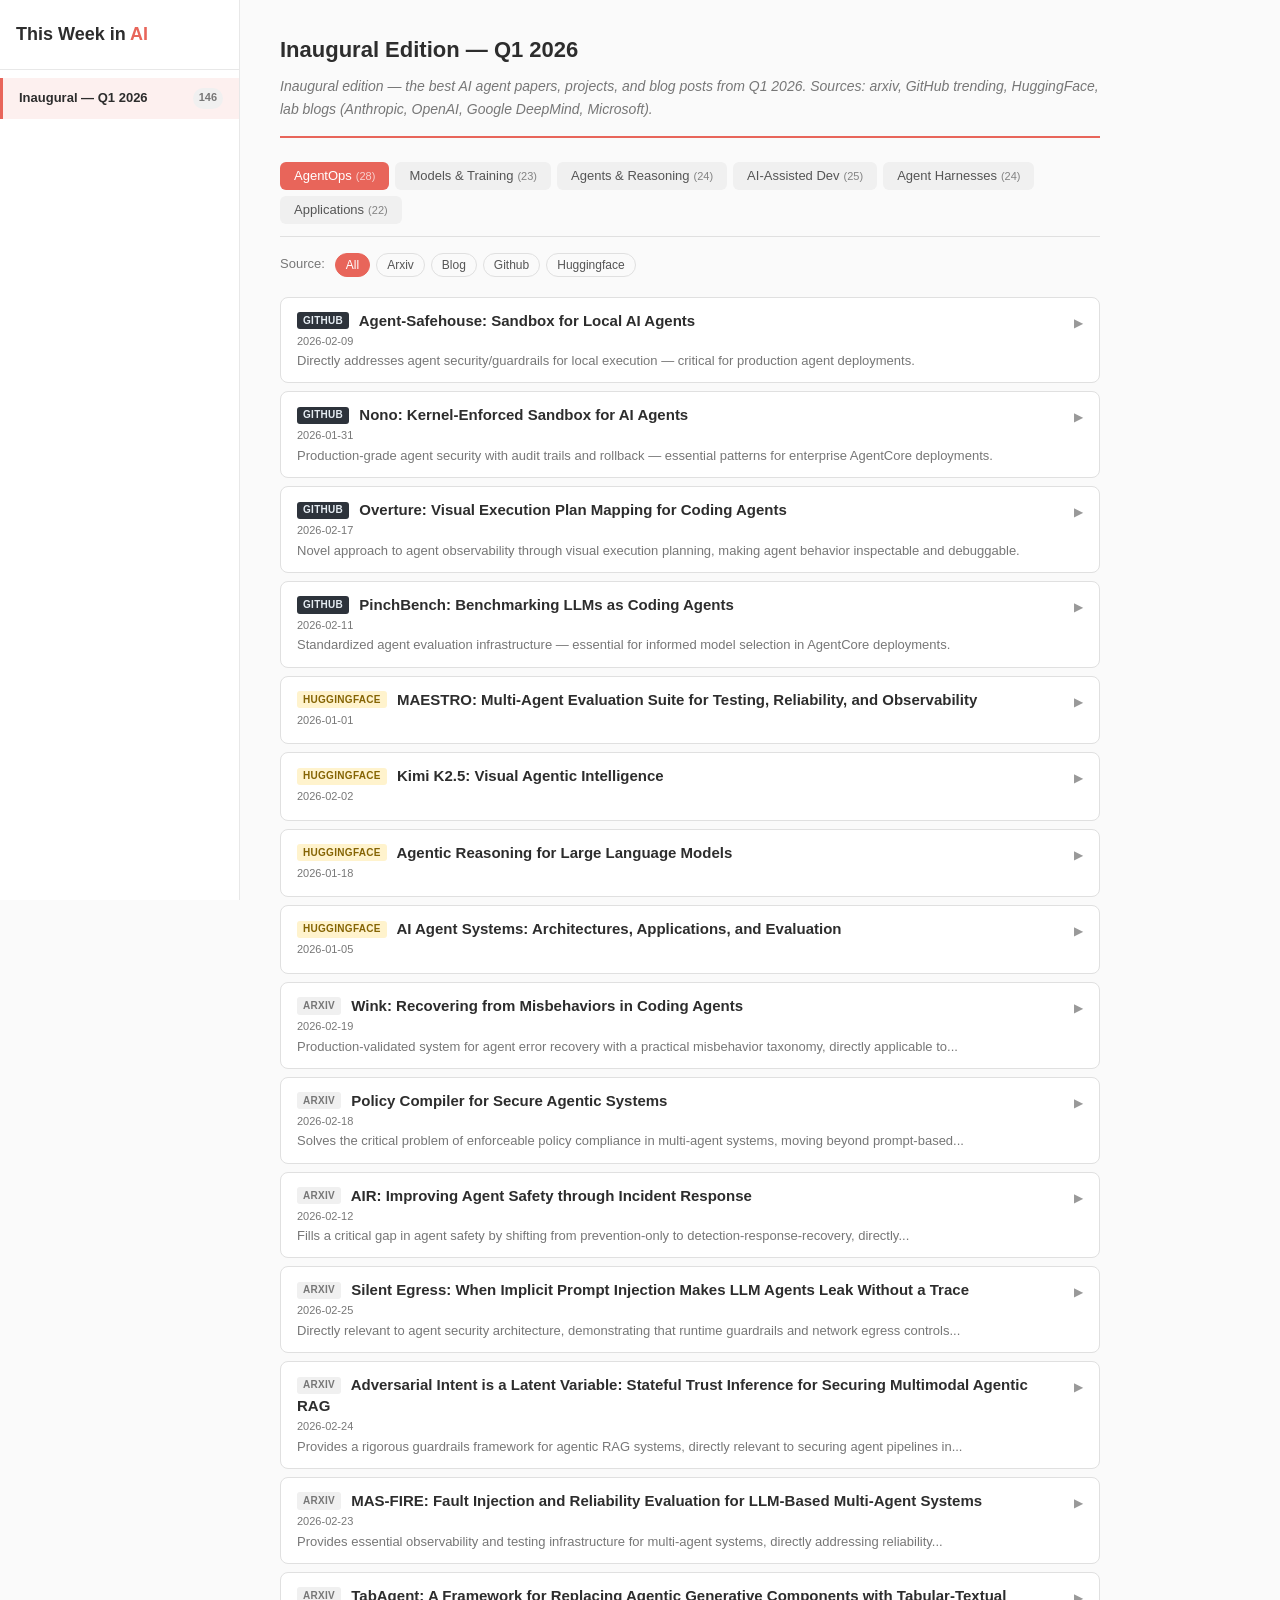
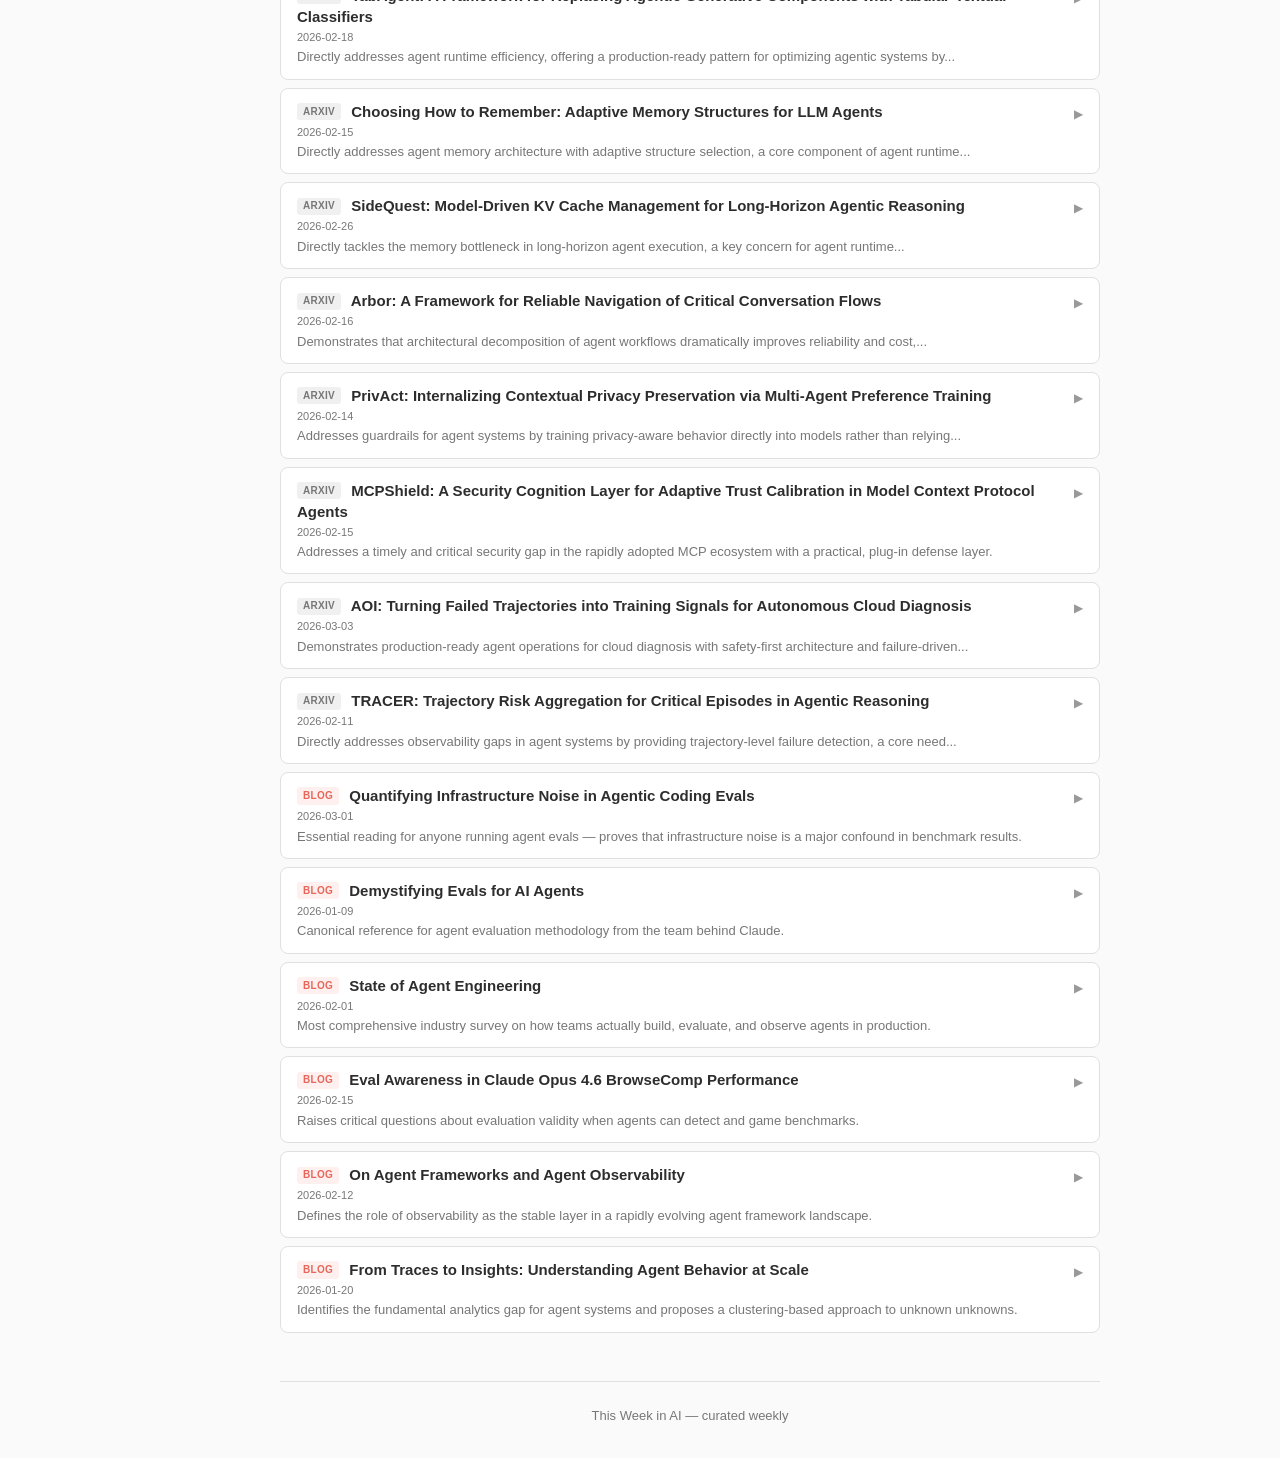
==== commit 3946d0ab: "Redesign: sidebar navigation with week list - Fixed left sidebar with all weeks/editions listed - Cl" ====
--- a/docs/index.html
+++ b/docs/index.html
@@ -7,10 +7,24 @@
   <link rel="stylesheet" href="style.css">
 </head>
 <body>
-  
+  <div class="layout">
+    <aside class="sidebar">
+      <div class="sidebar-header">
+        <h1><a href="index.html">This Week in <span class="highlight">AI</span></a></h1>
+      </div>
+      <nav class="week-list">
+        
+        <a href="weeks/2026-01-06.html" class="week-link active">
+          <span class="week-title">Inaugural — Q1 2026</span>
+          <span class="week-count">146</span>
+        </a>
+        
+      </nav>
+    </aside>
+    <main class="content">
+      
 <header>
-  <h1>This Week in <span class="highlight">AI</span></h1>
-  <div class="subtitle">Inaugural Edition — Q1 2026</div>
+  <h2 class="edition-title">Inaugural Edition — Q1 2026</h2>
   
   <div class="curator-notes">Inaugural edition — the best AI agent papers, projects, and blog posts from Q1 2026. Sources: arxiv, GitHub trending, HuggingFace, lab blogs (Anthropic, OpenAI, Google DeepMind, Microsoft).</div>
   
@@ -76,7 +90,6 @@
 
 
 <section class="category active" id="agentops">
-  <h2>AgentOps</h2>
   
   <div class="paper" data-source="github">
     <div class="paper-header" onclick="this.parentElement.classList.toggle('expanded')">
@@ -1006,7 +1019,6 @@
 
 
 <section class="category" id="models">
-  <h2>Models & Training</h2>
   
   <div class="paper" data-source="huggingface">
     <div class="paper-header" onclick="this.parentElement.classList.toggle('expanded')">
@@ -1771,7 +1783,6 @@
 
 
 <section class="category" id="agents">
-  <h2>Agents & Reasoning</h2>
   
   <div class="paper" data-source="blog">
     <div class="paper-header" onclick="this.parentElement.classList.toggle('expanded')">
@@ -2531,7 +2542,6 @@
 
 
 <section class="category" id="ai-dev">
-  <h2>AI-Assisted Dev</h2>
   
   <div class="paper" data-source="huggingface">
     <div class="paper-header" onclick="this.parentElement.classList.toggle('expanded')">
@@ -3322,7 +3332,6 @@
 
 
 <section class="category" id="harnesses">
-  <h2>Agent Harnesses</h2>
   
   <div class="paper" data-source="github">
     <div class="paper-header" onclick="this.parentElement.classList.toggle('expanded')">
@@ -4148,7 +4157,6 @@
 
 
 <section class="category" id="applications">
-  <h2>Applications</h2>
   
   <div class="paper" data-source="arxiv">
     <div class="paper-header" onclick="this.parentElement.classList.toggle('expanded')">
@@ -4914,18 +4922,7 @@
 
 
 
-<div class="week-nav">
-  <div>
-    
-  </div>
-  <div><a href="archive.html">Archive</a></div>
-  <div>
-    
-  </div>
-</div>
-
 <script>
-// Category tabs
 document.querySelectorAll('#category-tabs button').forEach(btn => {
   btn.addEventListener('click', () => {
     document.querySelectorAll('#category-tabs button').forEach(b => b.classList.remove('active'));
@@ -4935,23 +4932,16 @@
   });
 });
 
-// Source filters
 document.querySelectorAll('.source-btn').forEach(btn => {
   btn.addEventListener('click', () => {
     document.querySelectorAll('.source-btn').forEach(b => b.classList.remove('active'));
     btn.classList.add('active');
     const src = btn.dataset.source;
     document.querySelectorAll('.paper').forEach(p => {
-      if (src === 'all' || p.dataset.source === src) {
-        p.style.display = '';
-      } else {
-        p.style.display = 'none';
-      }
+      p.style.display = (src === 'all' || p.dataset.source === src) ? '' : 'none';
     });
-    // Update counts in category tabs
     document.querySelectorAll('#category-tabs button').forEach(tab => {
-      const catId = tab.dataset.tab;
-      const section = document.getElementById(catId);
+      const section = document.getElementById(tab.dataset.tab);
       if (!section) return;
       const visible = section.querySelectorAll('.paper:not([style*="display: none"])').length;
       tab.querySelector('.count').textContent = '(' + visible + ')';
@@ -4960,8 +4950,10 @@
 });
 </script>
 
-  <footer>
-    This Week in AI &mdash; curated weekly
-  </footer>
+      <footer>
+        This Week in AI &mdash; curated weekly
+      </footer>
+    </main>
+  </div>
 </body>
 </html>
--- a/docs/style.css
+++ b/docs/style.css
@@ -13,6 +13,10 @@
   --tab-active-fg: #ffffff;
   --tab-fg: #555555;
   --expand-icon: #999999;
+  --sidebar-bg: #ffffff;
+  --sidebar-border: #e8e8e8;
+  --sidebar-hover: #f5f5f5;
+  --sidebar-active: #fdf0ef;
 }
 
 @media (prefers-color-scheme: dark) {
@@ -31,6 +35,10 @@
     --tab-active-fg: #ffffff;
     --tab-fg: #999999;
     --expand-icon: #777777;
+    --sidebar-bg: #1e1e1e;
+    --sidebar-border: #2d2d2d;
+    --sidebar-hover: #262626;
+    --sidebar-active: #2d1f1e;
   }
 }
 
@@ -45,38 +53,116 @@
   background: var(--bg);
   color: var(--fg);
   line-height: 1.6;
+}
+
+/* Layout */
+.layout {
+  display: flex;
+  min-height: 100vh;
+}
+
+/* Sidebar */
+.sidebar {
+  width: 240px;
+  flex-shrink: 0;
+  background: var(--sidebar-bg);
+  border-right: 1px solid var(--sidebar-border);
+  position: fixed;
+  top: 0;
+  left: 0;
+  bottom: 0;
+  overflow-y: auto;
+  z-index: 10;
+}
+
+.sidebar-header {
+  padding: 1.25rem 1rem;
+  border-bottom: 1px solid var(--sidebar-border);
+}
+
+.sidebar-header h1 {
+  font-size: 1.125rem;
+  font-weight: 700;
+}
+
+.sidebar-header h1 a {
+  color: var(--fg);
+  text-decoration: none;
+}
+
+.sidebar-header .highlight {
+  color: var(--accent);
+}
+
+.week-list {
+  display: flex;
+  flex-direction: column;
+  padding: 0.5rem 0;
+}
+
+.week-link {
+  display: flex;
+  justify-content: space-between;
+  align-items: center;
+  padding: 0.625rem 1rem;
+  text-decoration: none;
+  color: var(--fg);
+  font-size: 0.8125rem;
+  border-left: 3px solid transparent;
+  transition: all 0.1s ease;
+}
+
+.week-link:hover {
+  background: var(--sidebar-hover);
+}
+
+.week-link.active {
+  background: var(--sidebar-active);
+  border-left-color: var(--accent);
+  font-weight: 600;
+}
+
+.week-link .week-title {
+  flex: 1;
+  line-height: 1.3;
+}
+
+.week-link .week-count {
+  font-size: 0.6875rem;
+  color: var(--muted);
+  background: var(--tag-bg);
+  padding: 0.1rem 0.375rem;
+  border-radius: 999px;
+  margin-left: 0.5rem;
+  flex-shrink: 0;
+}
+
+/* Main content */
+.content {
+  flex: 1;
+  margin-left: 240px;
+  padding: 2rem 2.5rem;
   max-width: 900px;
-  margin: 0 auto;
-  padding: 2rem 1.5rem;
 }
 
 header {
-  margin-bottom: 2rem;
-  padding-bottom: 1.5rem;
+  margin-bottom: 1.5rem;
+  padding-bottom: 1rem;
   border-bottom: 2px solid var(--accent);
 }
 
-header h1 {
-  font-size: 1.75rem;
+.edition-title {
+  font-size: 1.375rem;
   font-weight: 700;
+  color: var(--fg);
   margin-bottom: 0.25rem;
-  color: var(--fg);
-}
-
-header h1 span.highlight {
-  color: var(--accent);
-}
-
-header .subtitle {
-  color: var(--muted);
-  font-size: 1rem;
 }
 
 header .curator-notes {
-  margin-top: 0.75rem;
+  margin-top: 0.5rem;
   color: var(--muted);
   font-style: italic;
-  font-size: 0.9375rem;
+  font-size: 0.875rem;
 }
 
 /* Tabs */
@@ -84,7 +170,7 @@
   display: flex;
   flex-wrap: wrap;
   gap: 0.375rem;
-  margin-bottom: 1.5rem;
+  margin-bottom: 1rem;
   border-bottom: 1px solid var(--border);
   padding-bottom: 0.75rem;
 }
@@ -93,7 +179,7 @@
   font-family: inherit;
   font-size: 0.8125rem;
   font-weight: 500;
-  padding: 0.5rem 1rem;
+  padding: 0.4rem 0.875rem;
   border: none;
   border-radius: 6px;
   background: var(--tab-bg);
@@ -118,212 +204,12 @@
   margin-left: 0.25rem;
 }
 
-/* Category sections */
-section.category {
-  display: none;
-}
-
-section.category.active {
-  display: block;
-}
-
-section.category h2 {
-  font-size: 1.125rem;
-  font-weight: 600;
-  color: var(--accent);
-  margin-bottom: 1rem;
-  padding-bottom: 0.5rem;
-  border-bottom: 1px solid var(--border);
-}
-
-/* Paper cards — compact by default */
-.paper {
-  background: var(--card-bg);
-  border: 1px solid var(--border);
-  border-radius: 8px;
-  margin-bottom: 0.5rem;
-  overflow: hidden;
-  transition: border-color 0.15s ease;
-}
-
-.paper:hover {
-  border-color: var(--accent);
-}
-
-.paper-header {
-  display: flex;
-  align-items: flex-start;
-  justify-content: space-between;
-  padding: 0.875rem 1rem;
-  cursor: pointer;
-  gap: 0.75rem;
-}
-
-.paper-header .paper-title {
-  flex: 1;
-}
-
-.paper-header h3 {
-  font-size: 0.9375rem;
-  font-weight: 600;
-  margin-bottom: 0.125rem;
-  line-height: 1.4;
-}
-
-.paper-header h3 a {
-  color: var(--fg);
-  text-decoration: none;
-}
-
-.paper-header h3 a:hover {
-  color: var(--accent);
-}
-
-.paper-header .date-badge {
-  font-size: 0.6875rem;
-  color: var(--muted);
-  margin-bottom: 0.125rem;
-}
-
-.paper-header .importance-preview {
-  font-size: 0.8125rem;
-  color: var(--muted);
-  line-height: 1.4;
-}
-
-.paper-header .expand-icon {
-  color: var(--expand-icon);
-  font-size: 0.75rem;
-  margin-top: 0.25rem;
-  transition: transform 0.2s ease;
-  flex-shrink: 0;
-}
-
-.paper.expanded .paper-header .expand-icon {
-  transform: rotate(90deg);
-}
-
-/* Paper details — hidden by default */
-.paper-details {
-  display: none;
-  padding: 0 1rem 1rem 1rem;
-  border-top: 1px solid var(--border);
-}
-
-.paper.expanded .paper-details {
-  display: block;
-}
-
-.paper-details .meta {
-  font-size: 0.8125rem;
-  color: var(--muted);
-  margin-bottom: 0.75rem;
-  padding-top: 0.75rem;
-}
-
-.paper-details .summary {
-  font-size: 0.875rem;
-  margin-bottom: 0.75rem;
-  line-height: 1.6;
-  color: var(--fg);
-}
-
-.paper-details .importance {
-  font-size: 0.8125rem;
-  color: var(--accent);
-  border-left: 3px solid var(--accent);
-  padding-left: 0.75rem;
-  margin-bottom: 0.75rem;
-  font-weight: 500;
-}
-
-.paper-details .tags {
-  display: flex;
-  flex-wrap: wrap;
-  gap: 0.375rem;
-}
-
-.paper-details .tags span {
-  font-size: 0.6875rem;
-  background: var(--tag-bg);
-  color: var(--tag-fg);
-  padding: 0.125rem 0.5rem;
-  border-radius: 999px;
-}
-
-.paper-details .arxiv-link {
-  display: inline-block;
-  margin-top: 0.5rem;
-  font-size: 0.8125rem;
-  color: var(--accent);
-  text-decoration: none;
-}
-
-.paper-details .arxiv-link:hover {
-  text-decoration: underline;
-}
-
-/* Week nav */
-.week-nav {
-  display: flex;
-  justify-content: space-between;
-  align-items: center;
-  margin-top: 2rem;
-  padding-top: 1.5rem;
-  border-top: 1px solid var(--border);
-  font-size: 0.875rem;
-}
-
-.week-nav a {
-  color: var(--accent);
-  text-decoration: none;
-}
-
-.week-nav a:hover {
-  text-decoration: underline;
-}
-
-/* Archive page */
-.archive-list {
-  list-style: none;
-}
-
-.archive-list li {
-  padding: 0.75rem 0;
-  border-bottom: 1px solid var(--border);
-}
-
-.archive-list li a {
-  color: var(--fg);
-  text-decoration: none;
-  font-weight: 500;
-}
-
-.archive-list li a:hover {
-  color: var(--accent);
-}
-
-.archive-list li .count {
-  color: var(--muted);
-  font-size: 0.875rem;
-  margin-left: 0.5rem;
-}
-
-footer {
-  margin-top: 3rem;
-  padding-top: 1.5rem;
-  border-top: 1px solid var(--border);
-  color: var(--muted);
-  font-size: 0.8125rem;
-  text-align: center;
-}
-
 /* Source filters */
 .source-filters {
   display: flex;
   align-items: center;
   gap: 0.375rem;
-  margin-bottom: 1.5rem;
+  margin-bottom: 1.25rem;
   flex-wrap: wrap;
 }
 
@@ -355,6 +241,141 @@
   background: var(--accent);
   color: #fff;
   border-color: var(--accent);
+}
+
+/* Category sections */
+section.category {
+  display: none;
+}
+
+section.category.active {
+  display: block;
+}
+
+/* Paper cards */
+.paper {
+  background: var(--card-bg);
+  border: 1px solid var(--border);
+  border-radius: 8px;
+  margin-bottom: 0.5rem;
+  overflow: hidden;
+  transition: border-color 0.15s ease;
+}
+
+.paper:hover {
+  border-color: var(--accent);
+}
+
+.paper-header {
+  display: flex;
+  align-items: flex-start;
+  justify-content: space-between;
+  padding: 0.75rem 1rem;
+  cursor: pointer;
+  gap: 0.75rem;
+}
+
+.paper-header .paper-title {
+  flex: 1;
+}
+
+.paper-header h3 {
+  font-size: 0.9375rem;
+  font-weight: 600;
+  margin-bottom: 0.125rem;
+  line-height: 1.4;
+}
+
+.paper-header h3 a {
+  color: var(--fg);
+  text-decoration: none;
+}
+
+.paper-header h3 a:hover {
+  color: var(--accent);
+}
+
+.paper-header .date-badge {
+  font-size: 0.6875rem;
+  color: var(--muted);
+  margin-bottom: 0.125rem;
+}
+
+.paper-header .importance-preview {
+  font-size: 0.8125rem;
+  color: var(--muted);
+  line-height: 1.4;
+}
+
+.paper-header .expand-icon {
+  color: var(--expand-icon);
+  font-size: 0.75rem;
+  margin-top: 0.25rem;
+  transition: transform 0.2s ease;
+  flex-shrink: 0;
+}
+
+.paper.expanded .paper-header .expand-icon {
+  transform: rotate(90deg);
+}
+
+.paper-details {
+  display: none;
+  padding: 0 1rem 1rem 1rem;
+  border-top: 1px solid var(--border);
+}
+
+.paper.expanded .paper-details {
+  display: block;
+}
+
+.paper-details .meta {
+  font-size: 0.8125rem;
+  color: var(--muted);
+  margin-bottom: 0.75rem;
+  padding-top: 0.75rem;
+}
+
+.paper-details .summary {
+  font-size: 0.875rem;
+  margin-bottom: 0.75rem;
+  line-height: 1.6;
+  color: var(--fg);
+}
+
+.paper-details .importance {
+  font-size: 0.8125rem;
+  color: var(--accent);
+  border-left: 3px solid var(--accent);
+  padding-left: 0.75rem;
+  margin-bottom: 0.75rem;
+  font-weight: 500;
+}
+
+.paper-details .tags {
+  display: flex;
+  flex-wrap: wrap;
+  gap: 0.375rem;
+}
+
+.paper-details .tags span {
+  font-size: 0.6875rem;
+  background: var(--tag-bg);
+  color: var(--tag-fg);
+  padding: 0.125rem 0.5rem;
+  border-radius: 999px;
+}
+
+.paper-details .arxiv-link {
+  display: inline-block;
+  margin-top: 0.5rem;
+  font-size: 0.8125rem;
+  color: var(--accent);
+  text-decoration: none;
+}
+
+.paper-details .arxiv-link:hover {
+  text-decoration: underline;
 }
 
 /* Source badges */
@@ -372,45 +393,87 @@
   top: -1px;
 }
 
-.source-arxiv {
-  background: var(--tag-bg);
-  color: var(--muted);
-}
-
-.source-github {
-  background: #2d333b;
-  color: #e6edf3;
-}
-
-.source-blog {
-  background: #fdf0ef;
-  color: #e8655a;
-}
-
-.source-huggingface {
-  background: #fff3cd;
-  color: #856404;
-}
+.source-arxiv { background: var(--tag-bg); color: var(--muted); }
+.source-github { background: #2d333b; color: #e6edf3; }
+.source-blog { background: #fdf0ef; color: #e8655a; }
+.source-huggingface { background: #fff3cd; color: #856404; }
 
 @media (prefers-color-scheme: dark) {
-  .source-github {
-    background: #30363d;
-    color: #e6edf3;
-  }
-  .source-blog {
-    background: #2d1f1e;
-    color: #e8655a;
-  }
-  .source-huggingface {
-    background: #332b00;
-    color: #ffc107;
-  }
-}
-
-/* Mobile */
-@media (max-width: 600px) {
-  body {
-    padding: 1rem;
+  .source-github { background: #30363d; color: #e6edf3; }
+  .source-blog { background: #2d1f1e; color: #e8655a; }
+  .source-huggingface { background: #332b00; color: #ffc107; }
+}
+
+/* Archive page */
+.archive-list {
+  list-style: none;
+}
+
+.archive-list li {
+  padding: 0.75rem 0;
+  border-bottom: 1px solid var(--border);
+}
+
+.archive-list li a {
+  color: var(--fg);
+  text-decoration: none;
+  font-weight: 500;
+}
+
+.archive-list li a:hover {
+  color: var(--accent);
+}
+
+.archive-list li .count {
+  color: var(--muted);
+  font-size: 0.875rem;
+  margin-left: 0.5rem;
+}
+
+footer {
+  margin-top: 3rem;
+  padding-top: 1.5rem;
+  border-top: 1px solid var(--border);
+  color: var(--muted);
+  font-size: 0.8125rem;
+  text-align: center;
+}
+
+/* Mobile sidebar toggle */
+.sidebar-toggle {
+  display: none;
+  position: fixed;
+  top: 0.75rem;
+  left: 0.75rem;
+  z-index: 20;
+  background: var(--card-bg);
+  border: 1px solid var(--border);
+  border-radius: 6px;
+  padding: 0.5rem 0.625rem;
+  font-size: 1.125rem;
+  cursor: pointer;
+  color: var(--fg);
+  line-height: 1;
+}
+
+@media (max-width: 768px) {
+  .sidebar {
+    transform: translateX(-100%);
+    transition: transform 0.2s ease;
+    width: 260px;
+  }
+
+  .sidebar.open {
+    transform: translateX(0);
+  }
+
+  .content {
+    margin-left: 0;
+    padding: 3.5rem 1rem 2rem 1rem;
+  }
+
+  .sidebar-toggle {
+    display: block;
   }
 
   nav.tabs {
